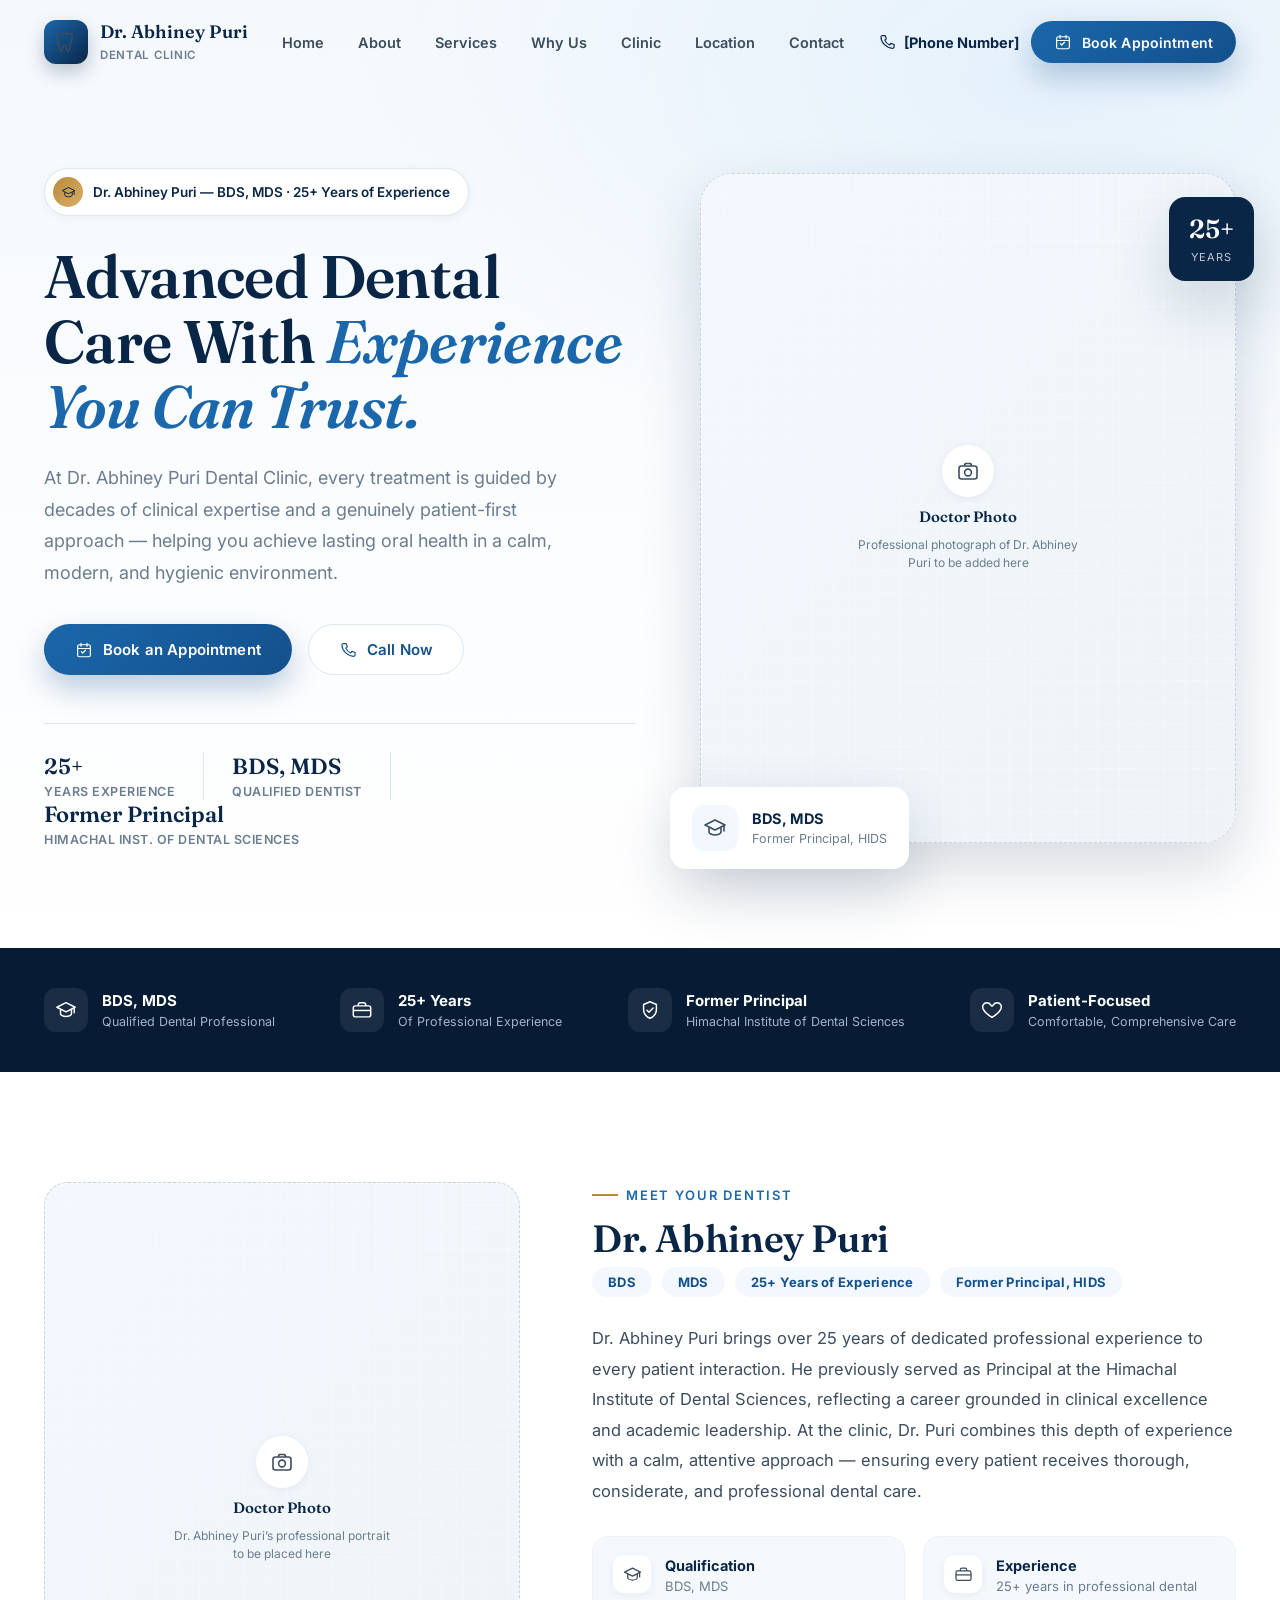
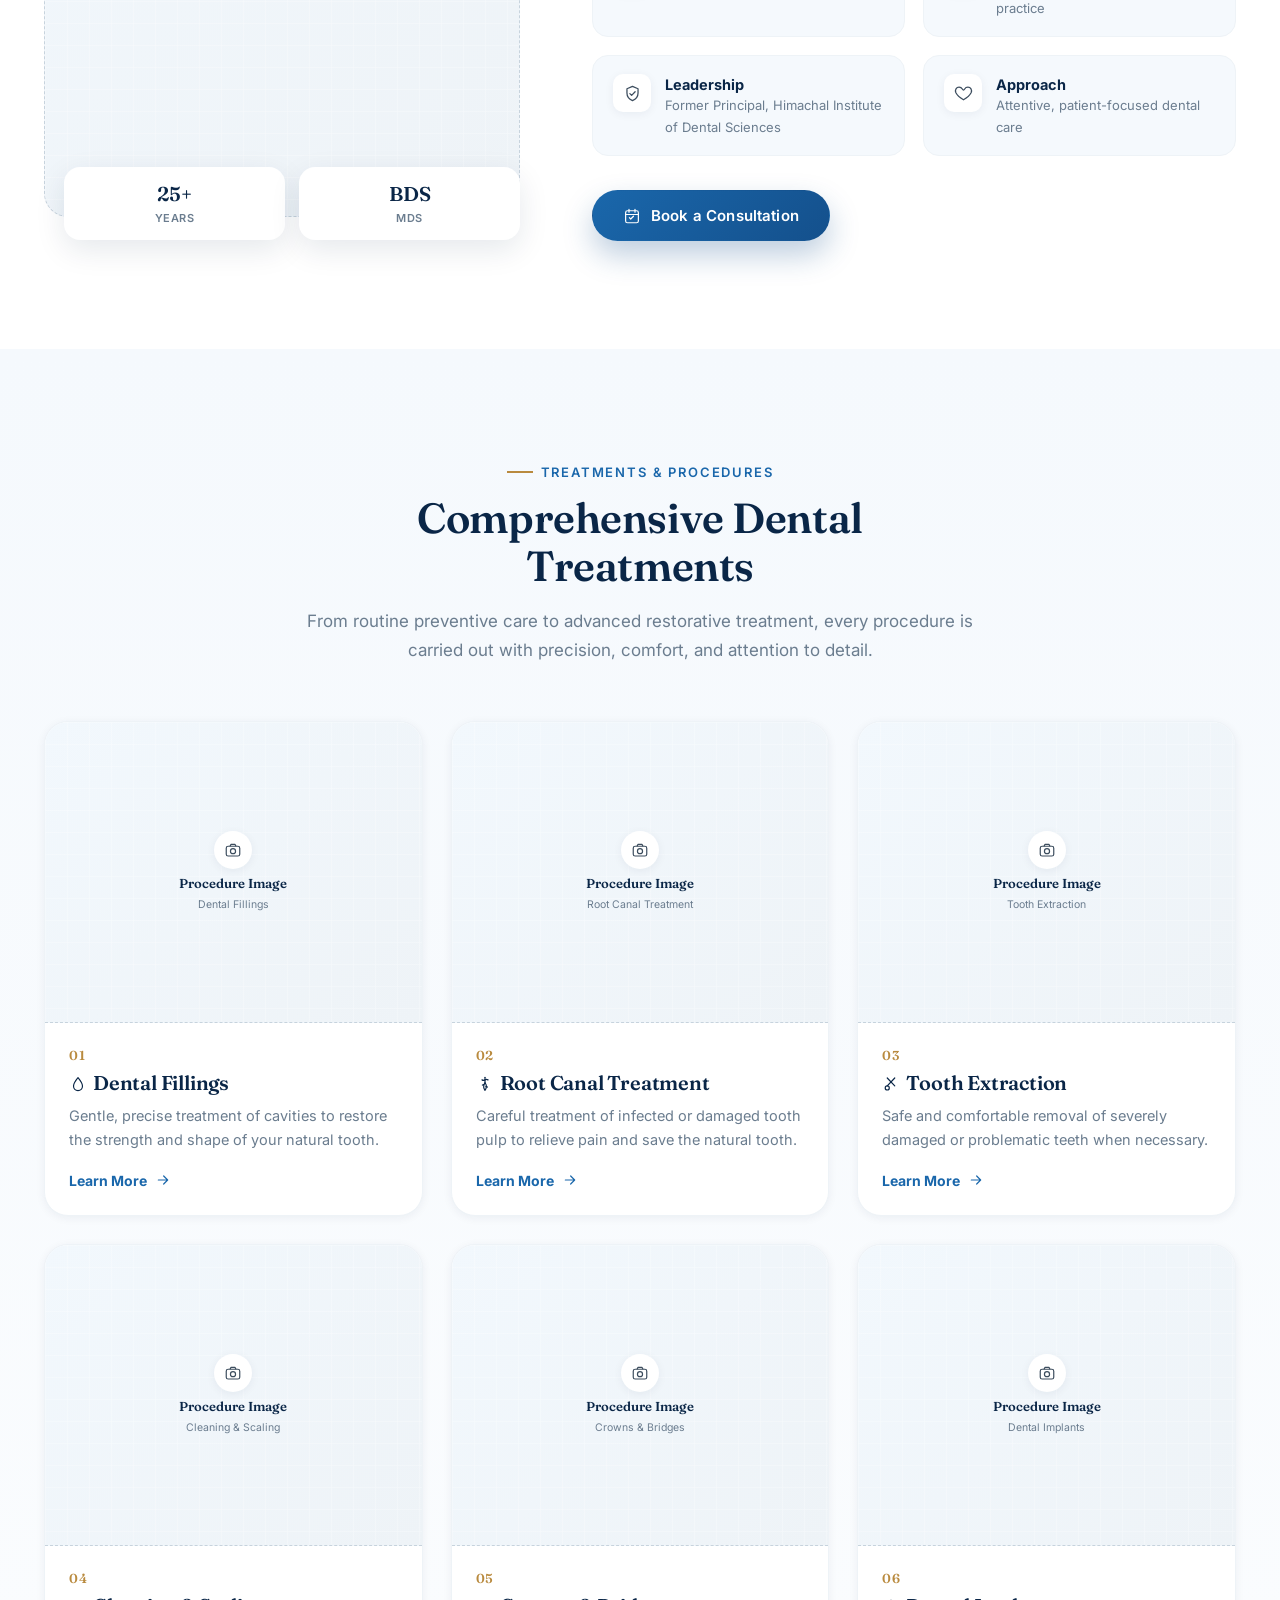
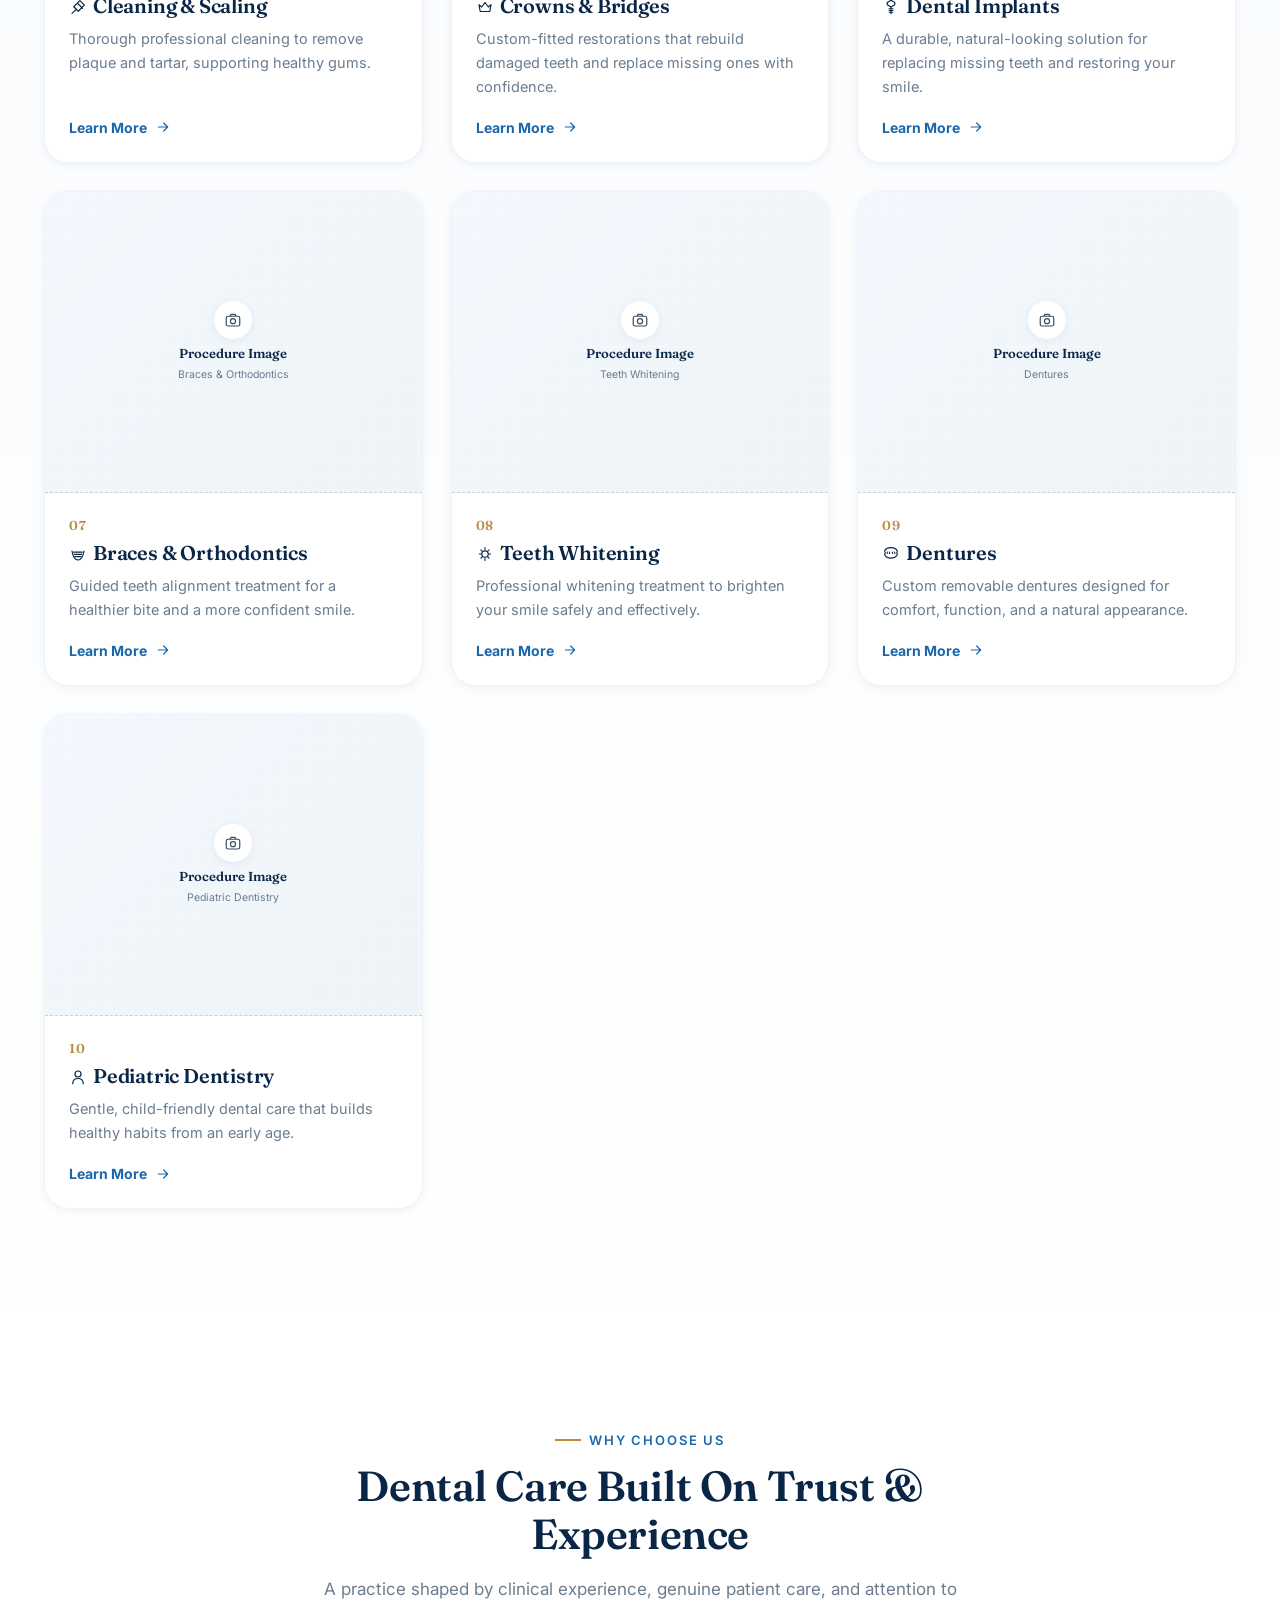
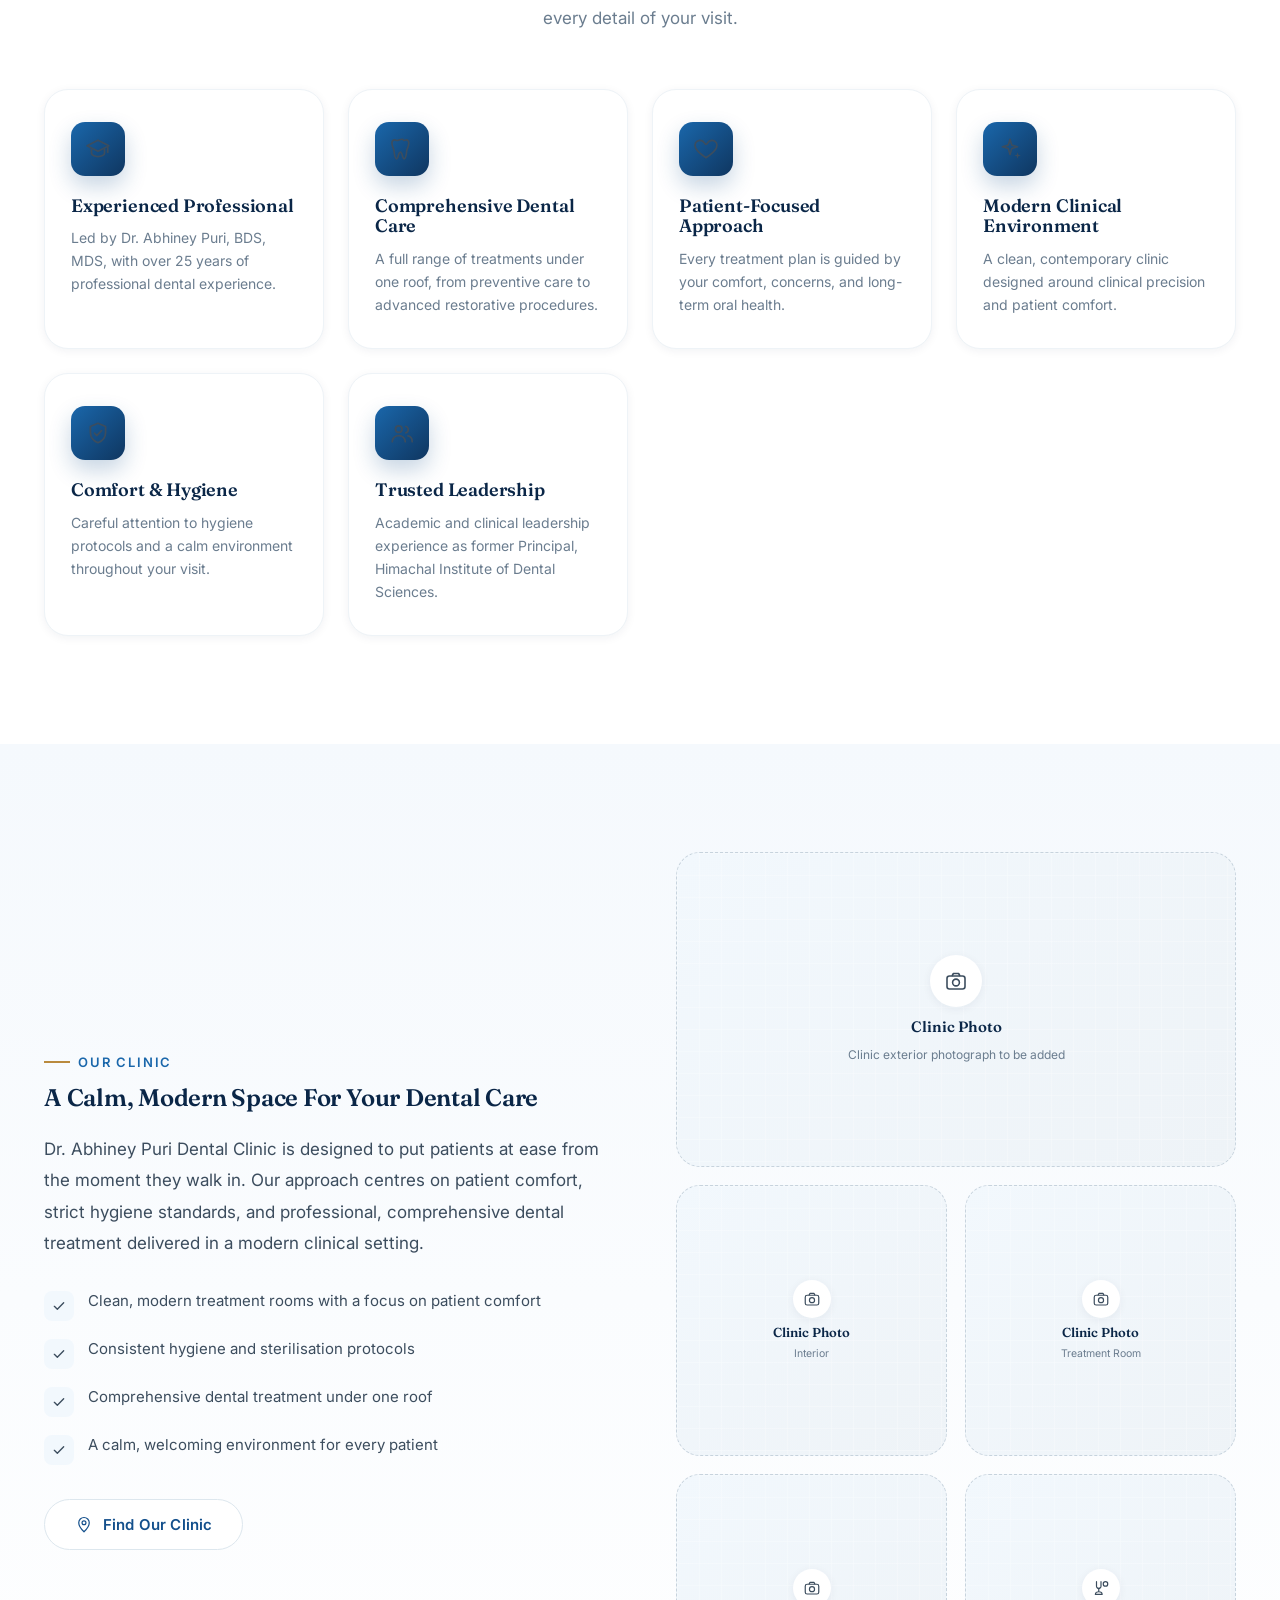
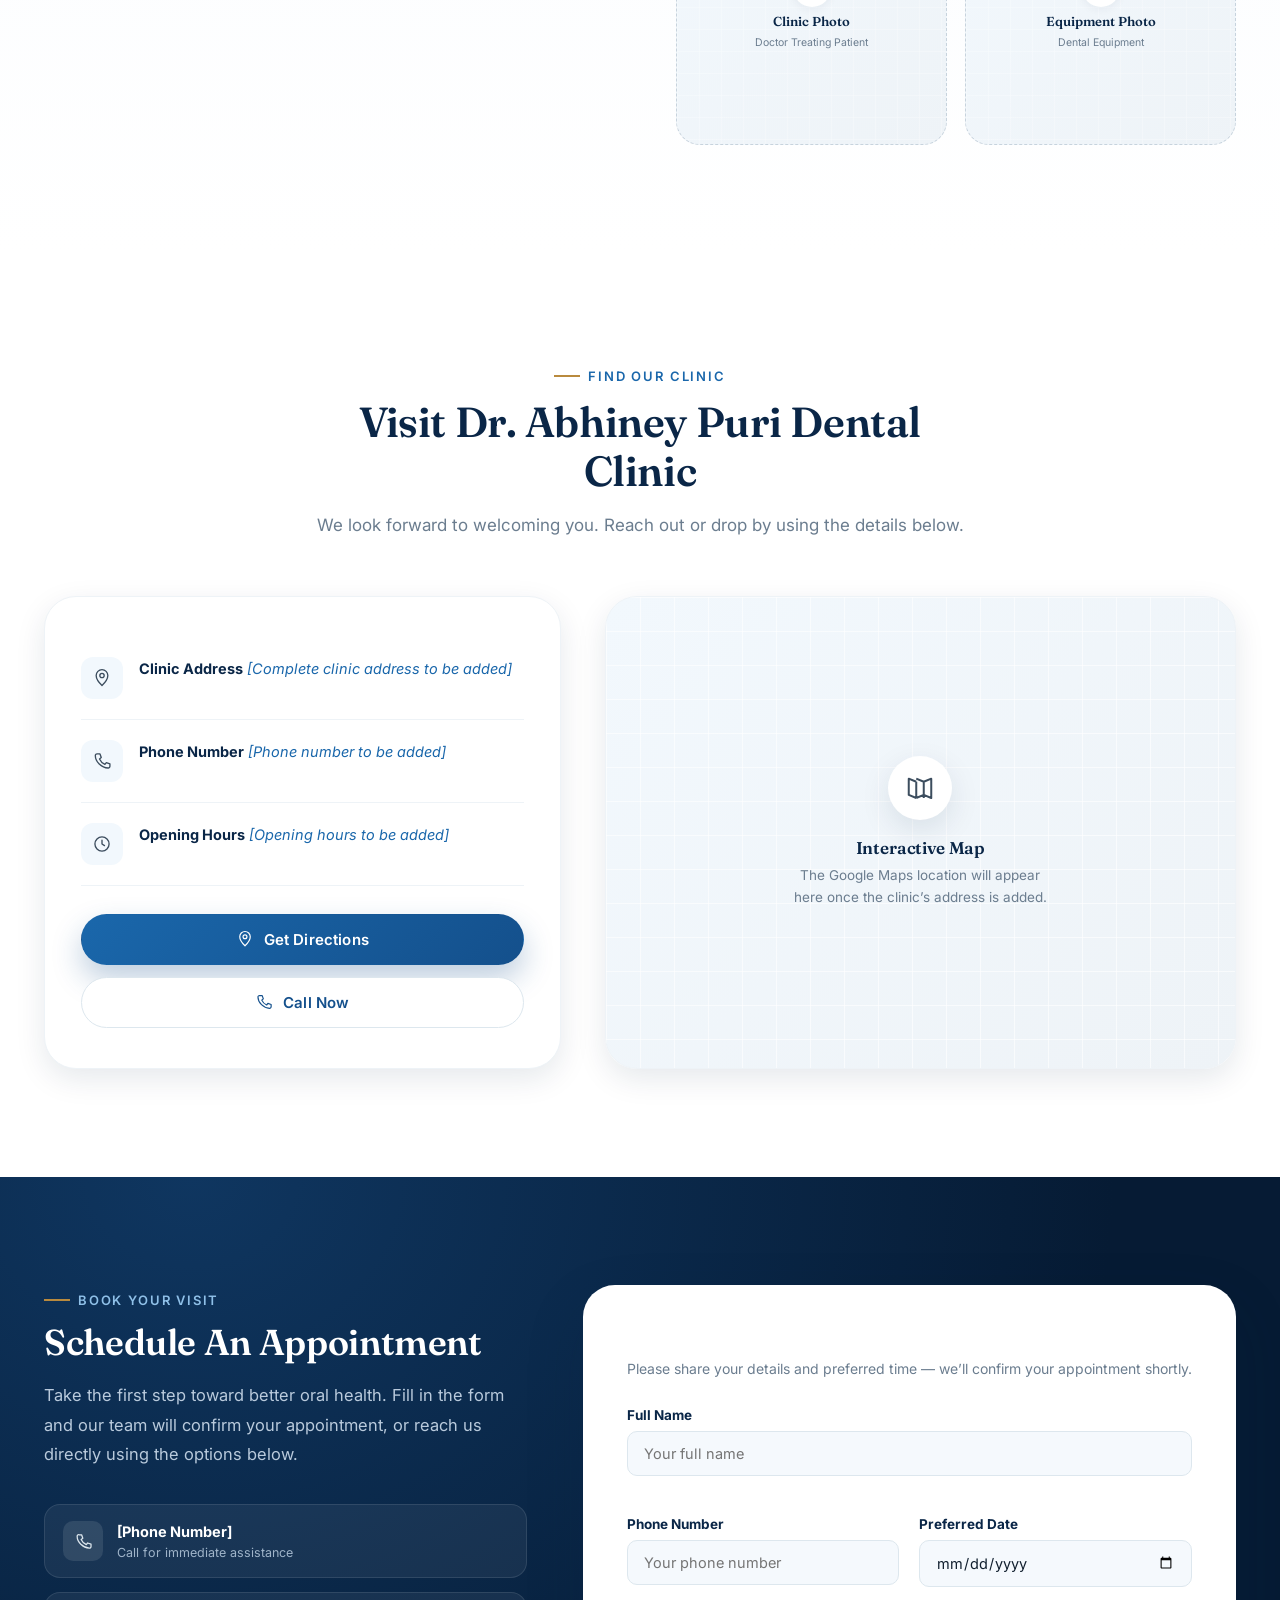
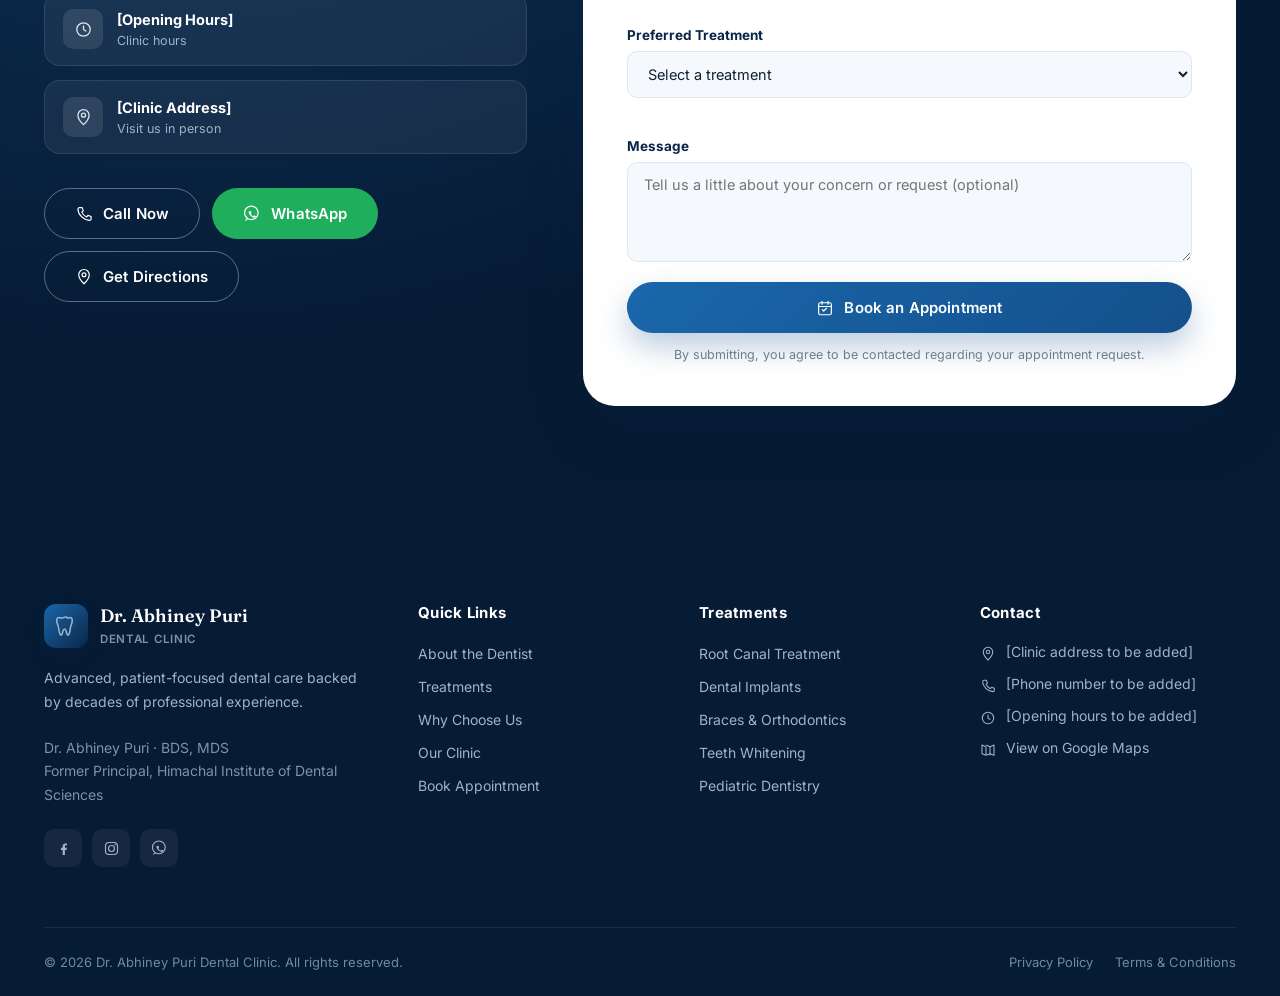
==== index.html @ bd3e61e6 "Add premium dental clinic website for Dr. Abhiney Puri Static, responsive site (HTML/CSS/JS, no buil" ====
<!DOCTYPE html>
<html lang="en">
<head>
<meta charset="UTF-8">
<meta name="viewport" content="width=device-width, initial-scale=1.0">
<title>Dr. Abhiney Puri Dental Clinic | Advanced Dental Care, BDS MDS</title>
<meta name="description" content="Dr. Abhiney Puri Dental Clinic — advanced, patient-focused dental care led by Dr. Abhiney Puri, BDS, MDS, with 25+ years of professional experience. Book your appointment today.">
<link rel="preconnect" href="https://fonts.googleapis.com">
<link rel="preconnect" href="https://fonts.gstatic.com" crossorigin>
<link href="https://fonts.googleapis.com/css2?family=Fraunces:opsz,wght@9..144,500;9..144,600;9..144,700&family=Inter:wght@400;500;600;700;800&display=swap" rel="stylesheet">
<link rel="stylesheet" href="assets/css/style.css">
</head>
<body>

<!-- ============ ICON SPRITE ============ -->
<svg width="0" height="0" style="position:absolute" aria-hidden="true">
<defs>
<symbol id="icon-tooth" viewBox="0 0 24 24"><path d="M12 3c-2.2 0-3 1.1-4.5 1.1S5 3 3.8 3.9C2.6 4.8 2.5 6.6 3 8.5c.6 2.4 1.4 3.4 1.7 5.8.3 2.3.6 6.2 2 6.7 1.6.6 1.8-3.4 2.6-5 .4-.8.7-1.1 1.2-1.1s.8.3 1.2 1.1c.8 1.6 1 5.6 2.6 5 1.4-.5 1.7-4.4 2-6.7.3-2.4 1.1-3.4 1.7-5.8.5-1.9.4-3.7-.8-4.6C16 3 15.7 4.1 14 4.1S14.2 3 12 3z" fill="none" stroke="currentColor" stroke-width="1.5" stroke-linejoin="round"/></symbol>
<symbol id="icon-calendar" viewBox="0 0 24 24"><rect x="3.5" y="5" width="17" height="16" rx="2.5" fill="none" stroke="currentColor" stroke-width="1.6"/><path d="M3.5 10h17M8 3v4M16 3v4" stroke="currentColor" stroke-width="1.6" stroke-linecap="round"/><path d="M8.5 14.2l1.8 1.8 3.7-3.7" stroke="currentColor" stroke-width="1.6" stroke-linecap="round" stroke-linejoin="round" fill="none"/></symbol>
<symbol id="icon-phone" viewBox="0 0 24 24"><path d="M6.6 3.5h3l1.5 4.3-2.1 1.7a13 13 0 006.5 6.5l1.7-2.1 4.3 1.5v3a2 2 0 01-2.2 2C11.3 20 4 12.7 4 5.7a2 2 0 012.6-2.2z" fill="none" stroke="currentColor" stroke-width="1.6" stroke-linejoin="round"/></symbol>
<symbol id="icon-camera" viewBox="0 0 24 24"><rect x="3" y="7" width="18" height="13" rx="2.5" fill="none" stroke="currentColor" stroke-width="1.6"/><path d="M8 7l1.4-2.5h5.2L16 7" fill="none" stroke="currentColor" stroke-width="1.6" stroke-linejoin="round"/><circle cx="12" cy="13.5" r="3.4" fill="none" stroke="currentColor" stroke-width="1.6"/></symbol>
<symbol id="icon-pin" viewBox="0 0 24 24"><path d="M12 21s7-6.6 7-12a7 7 0 10-14 0c0 5.4 7 12 7 12z" fill="none" stroke="currentColor" stroke-width="1.6" stroke-linejoin="round"/><circle cx="12" cy="9" r="2.6" fill="none" stroke="currentColor" stroke-width="1.6"/></symbol>
<symbol id="icon-clock" viewBox="0 0 24 24"><circle cx="12" cy="12" r="8.5" fill="none" stroke="currentColor" stroke-width="1.6"/><path d="M12 7.5V12l3 2" fill="none" stroke="currentColor" stroke-width="1.6" stroke-linecap="round" stroke-linejoin="round"/></symbol>
<symbol id="icon-whatsapp" viewBox="0 0 24 24"><path d="M6.2 17.8L3.8 20l2.3-2c1.5.9 3.2 1.4 5 1.4 5 0 9-4 9-9s-4-9-9-9-9 4-9 9c0 1.8.5 3.5 1.4 4.9z" fill="none" stroke="currentColor" stroke-width="1.6" stroke-linejoin="round"/><path d="M8.5 8.8c.4-.9 1-.8 1.5-.8.4 0 .6.4.8.9l.5 1.1c.1.3.1.6-.1.8l-.6.7c-.2.2-.2.5 0 .8.5.9 1.7 2 2.6 2.5.3.2.6.1.8-.1l.7-.7c.2-.2.5-.3.8-.1l1.1.6c.4.2.7.4.7.8 0 .8-1 1.6-1.8 1.6-1.9 0-4.7-1.6-6.3-3.6-1-1.2-1.7-2.6-1.7-3.7 0-.4.1-.7.3-.8z" fill="currentColor" stroke="none"/></symbol>
<symbol id="icon-shield" viewBox="0 0 24 24"><path d="M12 3l7 3v5.5c0 4.6-3 7.9-7 9.5-4-1.6-7-4.9-7-9.5V6l7-3z" fill="none" stroke="currentColor" stroke-width="1.6" stroke-linejoin="round"/><path d="M8.7 12.2l2.2 2.2 4.4-4.6" fill="none" stroke="currentColor" stroke-width="1.6" stroke-linecap="round" stroke-linejoin="round"/></symbol>
<symbol id="icon-heart" viewBox="0 0 24 24"><path d="M12 20s-7.4-4.6-9.6-9C.8 7.4 3 4 6.4 4c2 0 3.4 1.1 4.1 2.3.5.9.9 1.4 1.5 1.4s1-.5 1.5-1.4C14.2 5.1 15.6 4 17.6 4 21 4 23.2 7.4 21.6 11c-2.2 4.4-9.6 9-9.6 9z" fill="none" stroke="currentColor" stroke-width="1.6" stroke-linejoin="round"/></symbol>
<symbol id="icon-sparkle" viewBox="0 0 24 24"><path d="M12 3l1.6 5.4L19 10l-5.4 1.6L12 17l-1.6-5.4L5 10l5.4-1.6L12 3z" fill="none" stroke="currentColor" stroke-width="1.5" stroke-linejoin="round"/><path d="M19 15l.7 2.3L22 18l-2.3.7L19 21l-.7-2.3L16 18l2.3-.7L19 15z" fill="currentColor" stroke="none"/></symbol>
<symbol id="icon-cap" viewBox="0 0 24 24"><path d="M12 4L2 9l10 5 10-5-10-5z" fill="none" stroke="currentColor" stroke-width="1.6" stroke-linejoin="round"/><path d="M6 11.5V16c0 1.5 2.7 3 6 3s6-1.5 6-3v-4.5" fill="none" stroke="currentColor" stroke-width="1.6" stroke-linejoin="round"/><path d="M21 10v5" stroke="currentColor" stroke-width="1.6" stroke-linecap="round"/></symbol>
<symbol id="icon-briefcase" viewBox="0 0 24 24"><rect x="2.5" y="7.5" width="19" height="12" rx="2.2" fill="none" stroke="currentColor" stroke-width="1.6"/><path d="M8 7.5V6a2 2 0 012-2h4a2 2 0 012 2v1.5" fill="none" stroke="currentColor" stroke-width="1.6"/><path d="M2.5 12.5h19" stroke="currentColor" stroke-width="1.6"/></symbol>
<symbol id="icon-arrow" viewBox="0 0 24 24"><path d="M5 12h14M13 6l6 6-6 6" fill="none" stroke="currentColor" stroke-width="1.8" stroke-linecap="round" stroke-linejoin="round"/></symbol>
<symbol id="icon-menu" viewBox="0 0 24 24"><path d="M4 7h16M4 12h16M4 17h16" stroke="currentColor" stroke-width="1.8" stroke-linecap="round"/></symbol>
<symbol id="icon-close" viewBox="0 0 24 24"><path d="M6 6l12 12M18 6L6 18" stroke="currentColor" stroke-width="1.8" stroke-linecap="round"/></symbol>
<symbol id="icon-chevup" viewBox="0 0 24 24"><path d="M6 15l6-6 6 6" fill="none" stroke="currentColor" stroke-width="2" stroke-linecap="round" stroke-linejoin="round"/></symbol>
<symbol id="icon-check" viewBox="0 0 24 24"><path d="M5 12.5l4.5 4.5L19 7" fill="none" stroke="currentColor" stroke-width="2" stroke-linecap="round" stroke-linejoin="round"/></symbol>
<symbol id="icon-fb" viewBox="0 0 24 24"><path d="M14 21v-7h2.4l.4-3H14V9c0-.9.2-1.5 1.6-1.5H17V4.9c-.3 0-1.2-.1-2.3-.1-2.3 0-3.9 1.4-3.9 4v2.2H8.4v3H10.8v7H14z" fill="currentColor" stroke="none"/></symbol>
<symbol id="icon-ig" viewBox="0 0 24 24"><rect x="3.5" y="3.5" width="17" height="17" rx="5" fill="none" stroke="currentColor" stroke-width="1.6"/><circle cx="12" cy="12" r="4.2" fill="none" stroke="currentColor" stroke-width="1.6"/><circle cx="17.2" cy="6.8" r="1.1" fill="currentColor" stroke="none"/></symbol>
<symbol id="icon-gmap" viewBox="0 0 24 24"><path d="M9 20l-6-2.5V4.5L9 7m0 13l6-2.5m-6 2.5V7m6 10.5L21 20V4.5L15 7m0 13V7m0 0L9 4.5" fill="none" stroke="currentColor" stroke-width="1.6" stroke-linejoin="round"/></symbol>
<symbol id="icon-drop" viewBox="0 0 24 24"><path d="M12 3.5S6 10.8 6 14.8a6 6 0 0012 0C18 10.8 12 3.5 12 3.5z" fill="none" stroke="currentColor" stroke-width="1.6" stroke-linejoin="round"/></symbol>
<symbol id="icon-root" viewBox="0 0 24 24"><path d="M12 3v7" stroke="currentColor" stroke-width="1.6" stroke-linecap="round"/><path d="M8 6.5c1.4.8 2.6.8 4 0s2.6-.8 4 0" fill="none" stroke="currentColor" stroke-width="1.6" stroke-linecap="round"/><path d="M12 10c-1.5 2-2 4-1.7 6.5.2 1.6 1 3 1.7 4 .7-1 1.5-2.4 1.7-4C14 14 13.5 12 12 10z" fill="none" stroke="currentColor" stroke-width="1.6" stroke-linejoin="round"/><path d="M11 13c-1-.4-1.8-.2-2.6.6M13 15.5c1-.4 1.8-.1 2.4.7" fill="none" stroke="currentColor" stroke-width="1.4" stroke-linecap="round"/></symbol>
<symbol id="icon-pliers" viewBox="0 0 24 24"><path d="M7 4l10 10.5" stroke="currentColor" stroke-width="1.6" stroke-linecap="round"/><path d="M17 4L7 14.5" stroke="currentColor" stroke-width="1.6" stroke-linecap="round"/><circle cx="7" cy="17.3" r="2.7" fill="none" stroke="currentColor" stroke-width="1.6"/></symbol>
<symbol id="icon-brush" viewBox="0 0 24 24"><path d="M14.5 3.5l6 6-8.2 8.2-6-6z" fill="none" stroke="currentColor" stroke-width="1.6" stroke-linejoin="round"/><path d="M9.7 15.1L4 20.5" stroke="currentColor" stroke-width="1.6" stroke-linecap="round"/><path d="M12 7.7l6 6" stroke="currentColor" stroke-width="1.6" stroke-linecap="round"/></symbol>
<symbol id="icon-crown" viewBox="0 0 24 24"><path d="M4 9l3.5 3L12 6l4.5 6L20 9l-1.6 9H5.6L4 9z" fill="none" stroke="currentColor" stroke-width="1.6" stroke-linejoin="round"/></symbol>
<symbol id="icon-implant" viewBox="0 0 24 24"><path d="M12 3l5 3v3l-5 3-5-3V6l5-3z" fill="none" stroke="currentColor" stroke-width="1.6" stroke-linejoin="round"/><path d="M12 12v9" stroke="currentColor" stroke-width="1.6" stroke-linecap="round"/><path d="M9.3 14.2h5.4M9.3 16.6h5.4M9.6 19h4.8" stroke="currentColor" stroke-width="1.4" stroke-linecap="round"/></symbol>
<symbol id="icon-braces" viewBox="0 0 24 24"><path d="M4 8c1 6 3 12 8 12s7-6 8-12" fill="none" stroke="currentColor" stroke-width="1.6" stroke-linecap="round"/><path d="M6.3 9.5h11.4M7 12.5h10M7.8 15.5h8.4" stroke="currentColor" stroke-width="1.4" stroke-linecap="round"/></symbol>
<symbol id="icon-whiten" viewBox="0 0 24 24"><circle cx="12" cy="12" r="4.3" fill="none" stroke="currentColor" stroke-width="1.6"/><path d="M12 3.5v2.3M12 18.2v2.3M4.5 12h2.3M17.2 12h2.3M6.6 6.6l1.6 1.6M15.8 15.8l1.6 1.6M6.6 17.4l1.6-1.6M15.8 8.2l1.6-1.6" stroke="currentColor" stroke-width="1.5" stroke-linecap="round"/></symbol>
<symbol id="icon-denture" viewBox="0 0 24 24"><path d="M3.5 8c1-3 4.5-4.5 8.5-4.5S19 5 20.5 8c-1 1.4-1 3.3 0 4.7-1.5 3-5 4.8-8.5 4.8S4.5 15.7 3.5 12.7c1-1.4 1-3.3 0-4.7z" fill="none" stroke="currentColor" stroke-width="1.5" stroke-linejoin="round"/><path d="M7 9.3v2M10 9.3v2M14 9.3v2M17 9.3v2" stroke="currentColor" stroke-width="1.4" stroke-linecap="round"/></symbol>
<symbol id="icon-child" viewBox="0 0 24 24"><circle cx="12" cy="8" r="4" fill="none" stroke="currentColor" stroke-width="1.6"/><path d="M5 21c0-4.4 3.1-7 7-7s7 2.6 7 7" fill="none" stroke="currentColor" stroke-width="1.6" stroke-linecap="round"/></symbol>
<symbol id="icon-users" viewBox="0 0 24 24"><circle cx="9" cy="8.5" r="3" fill="none" stroke="currentColor" stroke-width="1.6"/><path d="M3 20c0-3.3 2.7-5.5 6-5.5s6 2.2 6 5.5" fill="none" stroke="currentColor" stroke-width="1.6" stroke-linecap="round"/><path d="M15.5 6a3 3 0 010 5.8" fill="none" stroke="currentColor" stroke-width="1.6" stroke-linecap="round"/><path d="M17.5 14.7c2.3.5 3.9 2.4 3.9 5.3" fill="none" stroke="currentColor" stroke-width="1.6" stroke-linecap="round"/></symbol>
<symbol id="icon-equip" viewBox="0 0 24 24"><path d="M6 3.5v6a3 3 0 003 3v0a3 3 0 003-3v-6" fill="none" stroke="currentColor" stroke-width="1.6" stroke-linecap="round" stroke-linejoin="round"/><path d="M9 12.5V17M9 17c-2.5 0-4.5 1.4-4.5 3.5h9C13.5 18.4 11.5 17 9 17z" fill="none" stroke="currentColor" stroke-width="1.6" stroke-linejoin="round"/><circle cx="18" cy="6.5" r="3" fill="none" stroke="currentColor" stroke-width="1.6"/></symbol>
</defs>
</svg>

<!-- ============ HEADER ============ -->
<header class="site-header" id="siteHeader">
  <div class="container">
    <a href="#home" class="brand">
      <span class="brand-mark"><svg><use href="#icon-tooth"/></svg></span>
      <span class="brand-text">
        <span class="name">Dr. Abhiney Puri</span>
        <span class="tag">Dental Clinic</span>
      </span>
    </a>

    <nav>
      <ul class="nav-links">
        <li><a href="#home">Home</a></li>
        <li><a href="#about">About</a></li>
        <li><a href="#services">Services</a></li>
        <li><a href="#why-us">Why Us</a></li>
        <li><a href="#clinic">Clinic</a></li>
        <li><a href="#location">Location</a></li>
        <li><a href="#appointment">Contact</a></li>
      </ul>
    </nav>

    <div class="header-actions">
      <a href="tel:#" class="header-call"><svg><use href="#icon-phone"/></svg> <span data-phone-text>[Phone Number]</span></a>
      <a href="#appointment" class="btn btn-primary btn-sm"><svg><use href="#icon-calendar"/></svg> Book Appointment</a>
      <button class="menu-toggle" id="menuToggle" aria-label="Open menu"><svg><use href="#icon-menu"/></svg></button>
    </div>
  </div>
</header>

<!-- ============ MOBILE NAV ============ -->
<div class="mobile-nav" id="mobileNav">
  <div class="mobile-nav-top">
    <a href="#home" class="brand">
      <span class="brand-mark"><svg><use href="#icon-tooth"/></svg></span>
      <span class="brand-text"><span class="name" style="color:#fff">Dr. Abhiney Puri</span><span class="tag">Dental Clinic</span></span>
    </a>
    <button class="mobile-nav-close" id="mobileNavClose" aria-label="Close menu"><svg><use href="#icon-close"/></svg></button>
  </div>
  <ul class="mobile-nav-links">
    <li><a href="#home">Home</a></li>
    <li><a href="#about">About</a></li>
    <li><a href="#services">Services</a></li>
    <li><a href="#why-us">Why Us</a></li>
    <li><a href="#clinic">Clinic</a></li>
    <li><a href="#location">Location</a></li>
    <li><a href="#appointment">Contact</a></li>
  </ul>
  <div class="mobile-nav-cta">
    <a href="#appointment" class="btn btn-primary btn-block"><svg><use href="#icon-calendar"/></svg> Book Appointment</a>
    <a href="tel:#" class="btn btn-outline btn-block"><svg><use href="#icon-phone"/></svg> Call Now</a>
  </div>
</div>

<main>

<!-- ============ HERO ============ -->
<section class="hero" id="home">
  <div class="container">
    <div class="hero-copy reveal">
      <span class="hero-badge">
        <span class="dot"><svg><use href="#icon-cap"/></svg></span>
        Dr. Abhiney Puri &mdash; BDS, MDS &middot; 25+ Years of Experience
      </span>
      <h1>Advanced Dental Care With <em>Experience You Can Trust.</em></h1>
      <p class="hero-lead">
        At Dr. Abhiney Puri Dental Clinic, every treatment is guided by decades of clinical
        expertise and a genuinely patient-first approach &mdash; helping you achieve lasting oral
        health in a calm, modern, and hygienic environment.
      </p>
      <div class="hero-cta">
        <a href="#appointment" class="btn btn-primary"><svg><use href="#icon-calendar"/></svg> Book an Appointment</a>
        <a href="tel:#" class="btn btn-ghost"><svg><use href="#icon-phone"/></svg> Call Now</a>
      </div>
      <div class="hero-doctor-strip">
        <div class="stat"><span class="num">25+</span><span class="lbl">Years Experience</span></div>
        <div class="stat"><span class="num">BDS, MDS</span><span class="lbl">Qualified Dentist</span></div>
        <div class="stat"><span class="num">Former Principal</span><span class="lbl">Himachal Inst. of Dental Sciences</span></div>
      </div>
    </div>

    <div class="hero-visual reveal">
      <div class="hero-visual-card">
        <div class="img-placeholder" style="--ph-ratio:4/5; --ph-radius:32px;">
          <span class="ph-icon"><svg><use href="#icon-camera"/></svg></span>
          <span class="ph-label">Doctor Photo</span>
          <span class="ph-sub">Professional photograph of Dr. Abhiney Puri to be added here</span>
        </div>
      </div>
      <div class="hero-float-badge">
        <span class="n">25+</span>
        <span class="s">Years</span>
      </div>
      <div class="hero-float-card">
        <span class="ic"><svg><use href="#icon-cap"/></svg></span>
        <span>
          <span class="t1" style="display:block">BDS, MDS</span>
          <span class="t2">Former Principal, HIDS</span>
        </span>
      </div>
    </div>
  </div>
</section>

<!-- ============ CREDENTIALS STRIP ============ -->
<section class="credentials-strip reveal">
  <div class="container">
    <div class="cred-item">
      <span class="ic"><svg><use href="#icon-cap"/></svg></span>
      <span><span class="tt">BDS, MDS</span><br><span class="ss">Qualified Dental Professional</span></span>
    </div>
    <div class="cred-item">
      <span class="ic"><svg><use href="#icon-briefcase"/></svg></span>
      <span><span class="tt">25+ Years</span><br><span class="ss">Of Professional Experience</span></span>
    </div>
    <div class="cred-item">
      <span class="ic"><svg><use href="#icon-shield"/></svg></span>
      <span><span class="tt">Former Principal</span><br><span class="ss">Himachal Institute of Dental Sciences</span></span>
    </div>
    <div class="cred-item">
      <span class="ic"><svg><use href="#icon-heart"/></svg></span>
      <span><span class="tt">Patient-Focused</span><br><span class="ss">Comfortable, Comprehensive Care</span></span>
    </div>
  </div>
</section>

<!-- ============ DENTIST PROFILE ============ -->
<section class="section-pad" id="about">
  <div class="container">
    <div class="profile-grid">
      <div class="profile-visual reveal">
        <div class="img-placeholder" style="--ph-ratio:3/4;">
          <span class="ph-icon"><svg><use href="#icon-camera"/></svg></span>
          <span class="ph-label">Doctor Photo</span>
          <span class="ph-sub">Dr. Abhiney Puri&rsquo;s professional portrait to be placed here</span>
        </div>
        <div class="profile-badge-row">
          <div class="profile-mini-badge">
            <span class="n">25+</span>
            <span class="l">Years</span>
          </div>
          <div class="profile-mini-badge">
            <span class="n">BDS</span>
            <span class="l">MDS</span>
          </div>
        </div>
      </div>

      <div class="profile-copy reveal">
        <span class="eyebrow">Meet Your Dentist</span>
        <h2 class="profile-name">Dr. Abhiney Puri</h2>
        <div class="profile-quals">
          <span class="qual-pill">BDS</span>
          <span class="qual-pill">MDS</span>
          <span class="qual-pill">25+ Years of Experience</span>
          <span class="qual-pill">Former Principal, HIDS</span>
        </div>
        <p class="profile-desc">
          Dr. Abhiney Puri brings over 25 years of dedicated professional experience to every
          patient interaction. He previously served as Principal at the Himachal Institute of
          Dental Sciences, reflecting a career grounded in clinical excellence and academic
          leadership. At the clinic, Dr. Puri combines this depth of experience with a calm,
          attentive approach &mdash; ensuring every patient receives thorough, considerate, and
          professional dental care.
        </p>

        <div class="profile-facts">
          <div class="profile-fact">
            <span class="ic"><svg><use href="#icon-cap"/></svg></span>
            <span><span class="tt">Qualification</span><br><span class="ss">BDS, MDS</span></span>
          </div>
          <div class="profile-fact">
            <span class="ic"><svg><use href="#icon-briefcase"/></svg></span>
            <span><span class="tt">Experience</span><br><span class="ss">25+ years in professional dental practice</span></span>
          </div>
          <div class="profile-fact">
            <span class="ic"><svg><use href="#icon-shield"/></svg></span>
            <span><span class="tt">Leadership</span><br><span class="ss">Former Principal, Himachal Institute of Dental Sciences</span></span>
          </div>
          <div class="profile-fact">
            <span class="ic"><svg><use href="#icon-heart"/></svg></span>
            <span><span class="tt">Approach</span><br><span class="ss">Attentive, patient-focused dental care</span></span>
          </div>
        </div>

        <a href="#appointment" class="btn btn-primary"><svg><use href="#icon-calendar"/></svg> Book a Consultation</a>
      </div>
    </div>
  </div>
</section>

<!-- ============ SERVICES ============ -->
<section class="section-pad bg-soft" id="services">
  <div class="container">
    <div class="section-head reveal">
      <span class="eyebrow">Treatments &amp; Procedures</span>
      <h2>Comprehensive Dental Treatments</h2>
      <p>From routine preventive care to advanced restorative treatment, every procedure is carried out with precision, comfort, and attention to detail.</p>
    </div>

    <div class="services-grid reveal-stagger">

      <article class="service-card">
        <div class="img-placeholder compact" style="--ph-radius:0;"><span class="ph-icon"><svg><use href="#icon-camera"/></svg></span><span class="ph-label">Procedure Image</span><span class="ph-sub">Dental Fillings</span></div>
        <div class="service-card-body">
          <span class="service-num">01</span>
          <h3><svg style="width:18px;height:18px;stroke:var(--blue-600);vertical-align:-3px;margin-right:6px"><use href="#icon-drop"/></svg>Dental Fillings</h3>
          <p>Gentle, precise treatment of cavities to restore the strength and shape of your natural tooth.</p>
          <span class="service-link">Learn More <svg><use href="#icon-arrow"/></svg></span>
        </div>
      </article>

      <article class="service-card">
        <div class="img-placeholder compact" style="--ph-radius:0;"><span class="ph-icon"><svg><use href="#icon-camera"/></svg></span><span class="ph-label">Procedure Image</span><span class="ph-sub">Root Canal Treatment</span></div>
        <div class="service-card-body">
          <span class="service-num">02</span>
          <h3><svg style="width:18px;height:18px;stroke:var(--blue-600);vertical-align:-3px;margin-right:6px"><use href="#icon-root"/></svg>Root Canal Treatment</h3>
          <p>Careful treatment of infected or damaged tooth pulp to relieve pain and save the natural tooth.</p>
          <span class="service-link">Learn More <svg><use href="#icon-arrow"/></svg></span>
        </div>
      </article>

      <article class="service-card">
        <div class="img-placeholder compact" style="--ph-radius:0;"><span class="ph-icon"><svg><use href="#icon-camera"/></svg></span><span class="ph-label">Procedure Image</span><span class="ph-sub">Tooth Extraction</span></div>
        <div class="service-card-body">
          <span class="service-num">03</span>
          <h3><svg style="width:18px;height:18px;stroke:var(--blue-600);vertical-align:-3px;margin-right:6px"><use href="#icon-pliers"/></svg>Tooth Extraction</h3>
          <p>Safe and comfortable removal of severely damaged or problematic teeth when necessary.</p>
          <span class="service-link">Learn More <svg><use href="#icon-arrow"/></svg></span>
        </div>
      </article>

      <article class="service-card">
        <div class="img-placeholder compact" style="--ph-radius:0;"><span class="ph-icon"><svg><use href="#icon-camera"/></svg></span><span class="ph-label">Procedure Image</span><span class="ph-sub">Cleaning &amp; Scaling</span></div>
        <div class="service-card-body">
          <span class="service-num">04</span>
          <h3><svg style="width:18px;height:18px;stroke:var(--blue-600);vertical-align:-3px;margin-right:6px"><use href="#icon-brush"/></svg>Cleaning &amp; Scaling</h3>
          <p>Thorough professional cleaning to remove plaque and tartar, supporting healthy gums.</p>
          <span class="service-link">Learn More <svg><use href="#icon-arrow"/></svg></span>
        </div>
      </article>

      <article class="service-card">
        <div class="img-placeholder compact" style="--ph-radius:0;"><span class="ph-icon"><svg><use href="#icon-camera"/></svg></span><span class="ph-label">Procedure Image</span><span class="ph-sub">Crowns &amp; Bridges</span></div>
        <div class="service-card-body">
          <span class="service-num">05</span>
          <h3><svg style="width:18px;height:18px;stroke:var(--blue-600);vertical-align:-3px;margin-right:6px"><use href="#icon-crown"/></svg>Crowns &amp; Bridges</h3>
          <p>Custom-fitted restorations that rebuild damaged teeth and replace missing ones with confidence.</p>
          <span class="service-link">Learn More <svg><use href="#icon-arrow"/></svg></span>
        </div>
      </article>

      <article class="service-card">
        <div class="img-placeholder compact" style="--ph-radius:0;"><span class="ph-icon"><svg><use href="#icon-camera"/></svg></span><span class="ph-label">Procedure Image</span><span class="ph-sub">Dental Implants</span></div>
        <div class="service-card-body">
          <span class="service-num">06</span>
          <h3><svg style="width:18px;height:18px;stroke:var(--blue-600);vertical-align:-3px;margin-right:6px"><use href="#icon-implant"/></svg>Dental Implants</h3>
          <p>A durable, natural-looking solution for replacing missing teeth and restoring your smile.</p>
          <span class="service-link">Learn More <svg><use href="#icon-arrow"/></svg></span>
        </div>
      </article>

      <article class="service-card">
        <div class="img-placeholder compact" style="--ph-radius:0;"><span class="ph-icon"><svg><use href="#icon-camera"/></svg></span><span class="ph-label">Procedure Image</span><span class="ph-sub">Braces &amp; Orthodontics</span></div>
        <div class="service-card-body">
          <span class="service-num">07</span>
          <h3><svg style="width:18px;height:18px;stroke:var(--blue-600);vertical-align:-3px;margin-right:6px"><use href="#icon-braces"/></svg>Braces &amp; Orthodontics</h3>
          <p>Guided teeth alignment treatment for a healthier bite and a more confident smile.</p>
          <span class="service-link">Learn More <svg><use href="#icon-arrow"/></svg></span>
        </div>
      </article>

      <article class="service-card">
        <div class="img-placeholder compact" style="--ph-radius:0;"><span class="ph-icon"><svg><use href="#icon-camera"/></svg></span><span class="ph-label">Procedure Image</span><span class="ph-sub">Teeth Whitening</span></div>
        <div class="service-card-body">
          <span class="service-num">08</span>
          <h3><svg style="width:18px;height:18px;stroke:var(--blue-600);vertical-align:-3px;margin-right:6px"><use href="#icon-whiten"/></svg>Teeth Whitening</h3>
          <p>Professional whitening treatment to brighten your smile safely and effectively.</p>
          <span class="service-link">Learn More <svg><use href="#icon-arrow"/></svg></span>
        </div>
      </article>

      <article class="service-card">
        <div class="img-placeholder compact" style="--ph-radius:0;"><span class="ph-icon"><svg><use href="#icon-camera"/></svg></span><span class="ph-label">Procedure Image</span><span class="ph-sub">Dentures</span></div>
        <div class="service-card-body">
          <span class="service-num">09</span>
          <h3><svg style="width:18px;height:18px;stroke:var(--blue-600);vertical-align:-3px;margin-right:6px"><use href="#icon-denture"/></svg>Dentures</h3>
          <p>Custom removable dentures designed for comfort, function, and a natural appearance.</p>
          <span class="service-link">Learn More <svg><use href="#icon-arrow"/></svg></span>
        </div>
      </article>

      <article class="service-card">
        <div class="img-placeholder compact" style="--ph-radius:0;"><span class="ph-icon"><svg><use href="#icon-camera"/></svg></span><span class="ph-label">Procedure Image</span><span class="ph-sub">Pediatric Dentistry</span></div>
        <div class="service-card-body">
          <span class="service-num">10</span>
          <h3><svg style="width:18px;height:18px;stroke:var(--blue-600);vertical-align:-3px;margin-right:6px"><use href="#icon-child"/></svg>Pediatric Dentistry</h3>
          <p>Gentle, child-friendly dental care that builds healthy habits from an early age.</p>
          <span class="service-link">Learn More <svg><use href="#icon-arrow"/></svg></span>
        </div>
      </article>

    </div>
  </div>
</section>

<!-- ============ WHY CHOOSE US ============ -->
<section class="section-pad" id="why-us">
  <div class="container">
    <div class="section-head reveal">
      <span class="eyebrow">Why Choose Us</span>
      <h2>Dental Care Built On Trust &amp; Experience</h2>
      <p>A practice shaped by clinical experience, genuine patient care, and attention to every detail of your visit.</p>
    </div>

    <div class="why-grid reveal-stagger">
      <div class="why-card">
        <span class="ic"><svg><use href="#icon-cap"/></svg></span>
        <h3>Experienced Professional</h3>
        <p>Led by Dr. Abhiney Puri, BDS, MDS, with over 25 years of professional dental experience.</p>
      </div>
      <div class="why-card">
        <span class="ic"><svg><use href="#icon-tooth"/></svg></span>
        <h3>Comprehensive Dental Care</h3>
        <p>A full range of treatments under one roof, from preventive care to advanced restorative procedures.</p>
      </div>
      <div class="why-card">
        <span class="ic"><svg><use href="#icon-heart"/></svg></span>
        <h3>Patient-Focused Approach</h3>
        <p>Every treatment plan is guided by your comfort, concerns, and long-term oral health.</p>
      </div>
      <div class="why-card">
        <span class="ic"><svg><use href="#icon-sparkle"/></svg></span>
        <h3>Modern Clinical Environment</h3>
        <p>A clean, contemporary clinic designed around clinical precision and patient comfort.</p>
      </div>
      <div class="why-card">
        <span class="ic"><svg><use href="#icon-shield"/></svg></span>
        <h3>Comfort &amp; Hygiene</h3>
        <p>Careful attention to hygiene protocols and a calm environment throughout your visit.</p>
      </div>
      <div class="why-card">
        <span class="ic"><svg><use href="#icon-users"/></svg></span>
        <h3>Trusted Leadership</h3>
        <p>Academic and clinical leadership experience as former Principal, Himachal Institute of Dental Sciences.</p>
      </div>
    </div>
  </div>
</section>

<!-- ============ CLINIC ============ -->
<section class="section-pad bg-soft" id="clinic">
  <div class="container">
    <div class="clinic-layout">
      <div class="clinic-copy reveal">
        <span class="eyebrow">Our Clinic</span>
        <h2>A Calm, Modern Space For Your Dental Care</h2>
        <p class="lead">
          Dr. Abhiney Puri Dental Clinic is designed to put patients at ease from the moment
          they walk in. Our approach centres on patient comfort, strict hygiene standards, and
          professional, comprehensive dental treatment delivered in a modern clinical setting.
        </p>
        <div class="clinic-points">
          <div class="clinic-point"><span class="ic"><svg><use href="#icon-check"/></svg></span><span>Clean, modern treatment rooms with a focus on patient comfort</span></div>
          <div class="clinic-point"><span class="ic"><svg><use href="#icon-check"/></svg></span><span>Consistent hygiene and sterilisation protocols</span></div>
          <div class="clinic-point"><span class="ic"><svg><use href="#icon-check"/></svg></span><span>Comprehensive dental treatment under one roof</span></div>
          <div class="clinic-point"><span class="ic"><svg><use href="#icon-check"/></svg></span><span>A calm, welcoming environment for every patient</span></div>
        </div>
        <a href="#location" class="btn btn-ghost"><svg><use href="#icon-pin"/></svg> Find Our Clinic</a>
      </div>

      <div class="clinic-gallery reveal">
        <div class="img-placeholder" style="--ph-ratio:16/9;">
          <span class="ph-icon"><svg><use href="#icon-camera"/></svg></span>
          <span class="ph-label">Clinic Photo</span>
          <span class="ph-sub">Clinic exterior photograph to be added</span>
        </div>
        <div class="img-placeholder compact" style="--ph-ratio:1/1;">
          <span class="ph-icon"><svg><use href="#icon-camera"/></svg></span>
          <span class="ph-label">Clinic Photo</span>
          <span class="ph-sub">Interior</span>
        </div>
        <div class="img-placeholder compact" style="--ph-ratio:1/1;">
          <span class="ph-icon"><svg><use href="#icon-camera"/></svg></span>
          <span class="ph-label">Clinic Photo</span>
          <span class="ph-sub">Treatment Room</span>
        </div>
        <div class="img-placeholder compact" style="--ph-ratio:1/1;">
          <span class="ph-icon"><svg><use href="#icon-camera"/></svg></span>
          <span class="ph-label">Clinic Photo</span>
          <span class="ph-sub">Doctor Treating Patient</span>
        </div>
        <div class="img-placeholder compact" style="--ph-ratio:1/1;">
          <span class="ph-icon"><svg><use href="#icon-equip"/></svg></span>
          <span class="ph-label">Equipment Photo</span>
          <span class="ph-sub">Dental Equipment</span>
        </div>
      </div>
    </div>
  </div>
</section>

<!-- ============ LOCATION ============ -->
<section class="section-pad" id="location">
  <div class="container">
    <div class="section-head reveal">
      <span class="eyebrow">Find Our Clinic</span>
      <h2>Visit Dr. Abhiney Puri Dental Clinic</h2>
      <p>We look forward to welcoming you. Reach out or drop by using the details below.</p>
    </div>

    <div class="location-layout reveal">
      <div class="location-card">
        <div class="loc-row">
          <span class="ic"><svg><use href="#icon-pin"/></svg></span>
          <span>
            <span class="tt">Clinic Address</span>
            <span class="ss"><span class="placeholder-text" data-address-text>[Complete clinic address to be added]</span></span>
          </span>
        </div>
        <div class="loc-row">
          <span class="ic"><svg><use href="#icon-phone"/></svg></span>
          <span>
            <span class="tt">Phone Number</span>
            <span class="ss"><span class="placeholder-text" data-phone-text>[Phone number to be added]</span></span>
          </span>
        </div>
        <div class="loc-row">
          <span class="ic"><svg><use href="#icon-clock"/></svg></span>
          <span>
            <span class="tt">Opening Hours</span>
            <span class="ss"><span class="placeholder-text" data-hours-text>[Opening hours to be added]</span></span>
          </span>
        </div>
        <div class="location-cta">
          <a href="#" class="btn btn-primary btn-block" data-directions-link><svg><use href="#icon-pin"/></svg> Get Directions</a>
          <a href="tel:#" class="btn btn-ghost btn-block"><svg><use href="#icon-phone"/></svg> Call Now</a>
        </div>
      </div>

      <div class="map-frame">
        <div class="map-placeholder-inner">
          <span class="pin"><svg><use href="#icon-gmap"/></svg></span>
          <h4>Interactive Map</h4>
          <p>The Google Maps location will appear here once the clinic&rsquo;s address is added.</p>
        </div>
      </div>
    </div>
  </div>
</section>

<!-- ============ APPOINTMENT ============ -->
<section class="section-pad bg-navy" id="appointment">
  <div class="container">
    <div class="appointment-layout">
      <div class="appointment-info reveal">
        <span class="eyebrow" style="color:#8fc0e8">Book Your Visit</span>
        <h2>Schedule An Appointment</h2>
        <p class="lead">
          Take the first step toward better oral health. Fill in the form and our team will
          confirm your appointment, or reach us directly using the options below.
        </p>

        <div class="appt-contact-list">
          <div class="appt-contact-item">
            <span class="ic"><svg><use href="#icon-phone"/></svg></span>
            <span><span class="tt" data-phone-text>[Phone Number]</span><br><span class="ss">Call for immediate assistance</span></span>
          </div>
          <div class="appt-contact-item">
            <span class="ic"><svg><use href="#icon-clock"/></svg></span>
            <span><span class="tt" data-hours-text>[Opening Hours]</span><br><span class="ss">Clinic hours</span></span>
          </div>
          <div class="appt-contact-item">
            <span class="ic"><svg><use href="#icon-pin"/></svg></span>
            <span><span class="tt" data-address-text>[Clinic Address]</span><br><span class="ss">Visit us in person</span></span>
          </div>
        </div>

        <div class="appt-quick-actions">
          <a href="tel:#" class="btn btn-outline"><svg><use href="#icon-phone"/></svg> Call Now</a>
          <a href="#" class="btn btn-whatsapp"><svg><use href="#icon-whatsapp"/></svg> WhatsApp</a>
          <a href="#" class="btn btn-outline" data-directions-link><svg><use href="#icon-pin"/></svg> Get Directions</a>
        </div>
      </div>

      <div class="appointment-form-card reveal">
        <h3>Book an Appointment</h3>
        <p class="form-sub">Please share your details and preferred time &mdash; we&rsquo;ll confirm your appointment shortly.</p>

        <div class="form-success" id="formSuccess">
          <span class="ic"><svg><use href="#icon-check"/></svg></span>
          <span><span class="tt">Thank you! Your request has been noted.</span><br><span class="ss">Our team will contact you to confirm your appointment.</span></span>
        </div>

        <form id="appointmentForm">
          <div class="form-grid">
            <div class="form-field full">
              <label for="fullName">Full Name</label>
              <input type="text" id="fullName" name="fullName" placeholder="Your full name" required>
            </div>
            <div class="form-field">
              <label for="phoneNumber">Phone Number</label>
              <input type="tel" id="phoneNumber" name="phoneNumber" placeholder="Your phone number" required>
            </div>
            <div class="form-field">
              <label for="preferredDate">Preferred Date</label>
              <input type="date" id="preferredDate" name="preferredDate" required>
            </div>
            <div class="form-field full">
              <label for="treatment">Preferred Treatment</label>
              <select id="treatment" name="treatment" required>
                <option value="" disabled selected>Select a treatment</option>
                <option>Dental Fillings</option>
                <option>Root Canal Treatment</option>
                <option>Tooth Extraction</option>
                <option>Cleaning &amp; Scaling</option>
                <option>Crowns &amp; Bridges</option>
                <option>Dental Implants</option>
                <option>Braces &amp; Orthodontics</option>
                <option>Teeth Whitening</option>
                <option>Dentures</option>
                <option>Pediatric Dentistry</option>
                <option>General Consultation</option>
              </select>
            </div>
            <div class="form-field full">
              <label for="message">Message</label>
              <textarea id="message" name="message" placeholder="Tell us a little about your concern or request (optional)"></textarea>
            </div>
          </div>
          <button type="submit" class="btn btn-primary btn-block"><svg><use href="#icon-calendar"/></svg> Book an Appointment</button>
          <p class="form-note">By submitting, you agree to be contacted regarding your appointment request.</p>
        </form>
      </div>
    </div>
  </div>
</section>

</main>

<!-- ============ FOOTER ============ -->
<footer class="site-footer">
  <div class="container">
    <div class="footer-grid">
      <div class="footer-brand">
        <a href="#home" class="brand">
          <span class="brand-mark"><svg><use href="#icon-tooth"/></svg></span>
          <span class="brand-text"><span class="name">Dr. Abhiney Puri</span><span class="tag" style="color:#7d93a8">Dental Clinic</span></span>
        </a>
        <p>Advanced, patient-focused dental care backed by decades of professional experience.</p>
        <p class="footer-quals">Dr. Abhiney Puri &middot; BDS, MDS<br>Former Principal, Himachal Institute of Dental Sciences</p>
        <div class="footer-social">
          <a href="#" aria-label="Facebook"><svg><use href="#icon-fb"/></svg></a>
          <a href="#" aria-label="Instagram"><svg><use href="#icon-ig"/></svg></a>
          <a href="#" aria-label="WhatsApp"><svg><use href="#icon-whatsapp"/></svg></a>
        </div>
      </div>

      <div class="footer-col">
        <h4>Quick Links</h4>
        <ul>
          <li><a href="#about">About the Dentist</a></li>
          <li><a href="#services">Treatments</a></li>
          <li><a href="#why-us">Why Choose Us</a></li>
          <li><a href="#clinic">Our Clinic</a></li>
          <li><a href="#appointment">Book Appointment</a></li>
        </ul>
      </div>

      <div class="footer-col">
        <h4>Treatments</h4>
        <ul>
          <li><a href="#services">Root Canal Treatment</a></li>
          <li><a href="#services">Dental Implants</a></li>
          <li><a href="#services">Braces &amp; Orthodontics</a></li>
          <li><a href="#services">Teeth Whitening</a></li>
          <li><a href="#services">Pediatric Dentistry</a></li>
        </ul>
      </div>

      <div class="footer-col">
        <h4>Contact</h4>
        <ul>
          <li class="footer-contact-item"><svg><use href="#icon-pin"/></svg> <span data-address-text>[Clinic address to be added]</span></li>
          <li class="footer-contact-item"><svg><use href="#icon-phone"/></svg> <span data-phone-text>[Phone number to be added]</span></li>
          <li class="footer-contact-item"><svg><use href="#icon-clock"/></svg> <span data-hours-text>[Opening hours to be added]</span></li>
          <li class="footer-contact-item"><svg><use href="#icon-gmap"/></svg> <a href="#" data-directions-link>View on Google Maps</a></li>
        </ul>
      </div>
    </div>

    <div class="footer-bottom">
      <span>&copy; <span id="year"></span> Dr. Abhiney Puri Dental Clinic. All rights reserved.</span>
      <span class="legal-links">
        <a href="privacy-policy.html">Privacy Policy</a>
        <a href="terms-conditions.html">Terms &amp; Conditions</a>
      </span>
    </div>
  </div>
</footer>

<button class="back-to-top" id="backToTop" aria-label="Back to top"><svg><use href="#icon-chevup"/></svg></button>

<script src="assets/js/main.js"></script>
</body>
</html>
---- assets/css/style.css ----
/* ===========================================================
   Dr. Abhiney Puri Dental Clinic — Stylesheet
   =========================================================== */

:root {
  --white: #ffffff;
  --bg-soft: #f5f9fd;
  --bg-soft-2: #eef5fc;
  --navy-950: #061b34;
  --navy-900: #0a2647;
  --navy-800: #0f3660;
  --blue-700: #14508c;
  --blue-600: #1a67ab;
  --blue-500: #2b83c9;
  --blue-100: #e5f1fb;
  --blue-50: #f2f8fd;
  --gold-500: #b98a3e;
  --slate-900: #12202f;
  --slate-700: #3c4d5e;
  --slate-500: #6b7d8f;
  --slate-300: #c7d3dd;
  --slate-200: #dde7ee;
  --slate-100: #eef3f7;
  --radius-sm: 10px;
  --radius-md: 16px;
  --radius-lg: 24px;
  --radius-xl: 32px;
  --shadow-sm: 0 2px 10px rgba(10, 38, 71, 0.06);
  --shadow-md: 0 10px 30px rgba(10, 38, 71, 0.10);
  --shadow-lg: 0 24px 60px rgba(10, 38, 71, 0.16);
  --ease: cubic-bezier(0.22, 1, 0.36, 1);
  --font-head: "Fraunces", "Georgia", serif;
  --font-body: "Inter", -apple-system, BlinkMacSystemFont, "Segoe UI", sans-serif;
}

* { box-sizing: border-box; min-width: 0; }
html { scroll-behavior: smooth; }

body {
  margin: 0;
  font-family: var(--font-body);
  color: var(--slate-700);
  background: var(--white);
  -webkit-font-smoothing: antialiased;
  overflow-x: hidden;
}

img { max-width: 100%; display: block; }

a { color: inherit; text-decoration: none; }

h1, h2, h3, h4 {
  font-family: var(--font-head);
  color: var(--navy-900);
  line-height: 1.15;
  margin: 0;
  font-weight: 600;
  letter-spacing: -0.01em;
}

p { margin: 0; }

.container {
  width: 100%;
  max-width: 1240px;
  margin: 0 auto;
  padding: 0 24px;
}

section { position: relative; }

/* ---------- Reveal-on-scroll ---------- */
.reveal {
  opacity: 0;
  transform: translateY(28px);
  transition: opacity 0.8s var(--ease), transform 0.8s var(--ease);
}
.reveal.is-visible { opacity: 1; transform: translateY(0); }
.reveal-stagger > * {
  opacity: 0;
  transform: translateY(24px);
  transition: opacity 0.7s var(--ease), transform 0.7s var(--ease);
}
.reveal-stagger.is-visible > * { opacity: 1; transform: translateY(0); }
.reveal-stagger.is-visible > *:nth-child(1) { transition-delay: 0.03s; }
.reveal-stagger.is-visible > *:nth-child(2) { transition-delay: 0.1s; }
.reveal-stagger.is-visible > *:nth-child(3) { transition-delay: 0.17s; }
.reveal-stagger.is-visible > *:nth-child(4) { transition-delay: 0.24s; }
.reveal-stagger.is-visible > *:nth-child(5) { transition-delay: 0.31s; }
.reveal-stagger.is-visible > *:nth-child(6) { transition-delay: 0.38s; }
.reveal-stagger.is-visible > *:nth-child(7) { transition-delay: 0.45s; }
.reveal-stagger.is-visible > *:nth-child(8) { transition-delay: 0.52s; }
.reveal-stagger.is-visible > *:nth-child(9) { transition-delay: 0.59s; }
.reveal-stagger.is-visible > *:nth-child(10) { transition-delay: 0.66s; }

/* ---------- Eyebrow / section heading ---------- */
.eyebrow {
  display: inline-flex;
  align-items: center;
  gap: 8px;
  font-size: 13px;
  font-weight: 600;
  letter-spacing: 0.14em;
  text-transform: uppercase;
  color: var(--blue-600);
  margin-bottom: 14px;
}
.eyebrow::before {
  content: "";
  width: 26px;
  height: 2px;
  background: var(--gold-500);
  display: inline-block;
}

.section-head {
  max-width: 680px;
  margin: 0 auto 56px;
  text-align: center;
}
.section-head h2 {
  font-size: clamp(30px, 4vw, 42px);
  margin-bottom: 16px;
}
.section-head p {
  font-size: 17px;
  color: var(--slate-500);
  line-height: 1.7;
}
.section-head.align-left { margin-left: 0; text-align: left; }

.section-pad { padding: 108px 0; }
.bg-soft { background: linear-gradient(180deg, var(--bg-soft) 0%, var(--white) 100%); }
.bg-navy {
  background: radial-gradient(120% 140% at 15% 0%, var(--navy-800) 0%, var(--navy-950) 60%);
  color: var(--slate-200);
}
.bg-navy h2, .bg-navy h3 { color: var(--white); }

/* ---------- Buttons ---------- */
.btn {
  display: inline-flex;
  align-items: center;
  justify-content: center;
  gap: 10px;
  padding: 15px 30px;
  border-radius: 100px;
  font-family: var(--font-body);
  font-weight: 600;
  font-size: 15px;
  letter-spacing: 0.01em;
  border: 1px solid transparent;
  cursor: pointer;
  transition: transform 0.35s var(--ease), box-shadow 0.35s var(--ease), background 0.35s var(--ease), color 0.35s var(--ease), border-color .35s var(--ease);
  white-space: nowrap;
}
.btn svg { width: 18px; height: 18px; flex-shrink: 0; }
.btn-primary {
  background: linear-gradient(135deg, var(--blue-600), var(--blue-700));
  color: var(--white);
  box-shadow: 0 14px 30px rgba(20, 80, 140, 0.28);
}
.btn-primary:hover { transform: translateY(-3px); box-shadow: 0 18px 36px rgba(20, 80, 140, 0.36); }
.btn-outline {
  background: transparent;
  border-color: rgba(255,255,255,0.35);
  color: var(--white);
}
.btn-outline:hover { background: rgba(255,255,255,0.1); transform: translateY(-3px); }
.btn-ghost {
  background: var(--white);
  color: var(--blue-700);
  border-color: var(--slate-200);
}
.btn-ghost:hover { border-color: var(--blue-500); transform: translateY(-3px); box-shadow: var(--shadow-sm); }
.btn-block { width: 100%; }
.btn-sm { padding: 11px 22px; font-size: 14px; }
.btn-whatsapp { background: #1fae5c; color: #fff; }
.btn-whatsapp:hover { transform: translateY(-3px); box-shadow: 0 14px 28px rgba(31,174,92,0.3); }

/* ===========================================================
   Header
   =========================================================== */
.site-header {
  position: fixed;
  top: 0; left: 0; right: 0;
  z-index: 900;
  padding: 20px 0;
  transition: all 0.4s var(--ease);
  background: transparent;
}
.site-header.scrolled {
  padding: 12px 0;
  background: rgba(255,255,255,0.85);
  backdrop-filter: blur(14px);
  box-shadow: 0 1px 0 rgba(10,38,71,0.06), 0 12px 30px rgba(10,38,71,0.06);
}
.site-header .container {
  display: flex;
  align-items: center;
  justify-content: space-between;
  gap: 20px;
}
.brand { display: flex; align-items: center; gap: 12px; }
.brand-mark {
  width: 44px; height: 44px;
  border-radius: 12px;
  background: linear-gradient(135deg, var(--blue-600), var(--navy-900));
  display: flex; align-items: center; justify-content: center;
  flex-shrink: 0;
  box-shadow: 0 8px 18px rgba(10,38,71,0.25);
}
.brand-mark svg { width: 24px; height: 24px; stroke: #fff; }
.brand-text { line-height: 1.25; }
.brand-text .name {
  font-family: var(--font-head);
  font-weight: 600;
  font-size: 18px;
  color: var(--navy-900);
  display: block;
}
.brand-text .tag {
  font-size: 11.5px;
  letter-spacing: 0.06em;
  text-transform: uppercase;
  color: var(--slate-500);
  font-weight: 600;
}

.nav-links {
  display: flex;
  align-items: center;
  gap: 34px;
  list-style: none;
  margin: 0; padding: 0;
}
.nav-links a {
  font-size: 14.5px;
  font-weight: 600;
  color: var(--slate-700);
  position: relative;
  padding: 6px 0;
  transition: color 0.25s;
}
.nav-links a::after {
  content: "";
  position: absolute;
  left: 0; bottom: -2px;
  width: 0; height: 2px;
  background: var(--blue-600);
  transition: width 0.3s var(--ease);
}
.nav-links a:hover { color: var(--blue-700); }
.nav-links a:hover::after { width: 100%; }

.header-actions { display: flex; align-items: center; gap: 12px; }
.header-call {
  display: flex; align-items: center; gap: 8px;
  font-weight: 700; font-size: 14.5px; color: var(--navy-900);
}
.header-call svg { width: 18px; height: 18px; stroke: var(--blue-600); }

.menu-toggle {
  display: none;
  width: 44px; height: 44px;
  border-radius: 10px;
  border: 1px solid var(--slate-200);
  background: var(--white);
  align-items: center; justify-content: center;
  cursor: pointer;
}
.menu-toggle svg { width: 20px; height: 20px; }

/* Mobile nav drawer */
.mobile-nav {
  position: fixed;
  inset: 0;
  z-index: 950;
  background: var(--navy-950);
  transform: translateX(100%);
  transition: transform 0.45s var(--ease);
  display: flex;
  flex-direction: column;
  padding: 26px 28px;
}
.mobile-nav.open { transform: translateX(0); }
.mobile-nav-top { display: flex; justify-content: space-between; align-items: center; margin-bottom: 40px; }
.mobile-nav-close {
  width: 42px; height: 42px; border-radius: 10px;
  background: rgba(255,255,255,0.08);
  display: flex; align-items: center; justify-content: center;
  border: none; cursor: pointer;
}
.mobile-nav-close svg { width: 20px; height: 20px; stroke: #fff; }
.mobile-nav-links { list-style: none; margin: 0; padding: 0; display: flex; flex-direction: column; gap: 4px; }
.mobile-nav-links a {
  display: block;
  font-family: var(--font-head);
  font-size: 26px;
  color: #fff;
  padding: 14px 0;
  border-bottom: 1px solid rgba(255,255,255,0.08);
}
.mobile-nav-cta { margin-top: auto; display: flex; flex-direction: column; gap: 12px; }

/* ===========================================================
   Hero
   =========================================================== */
.hero {
  padding: 168px 0 100px;
  background:
    radial-gradient(90% 70% at 82% 8%, var(--blue-100) 0%, rgba(229,241,251,0) 60%),
    linear-gradient(180deg, var(--bg-soft) 0%, var(--white) 100%);
  overflow: hidden;
}
.hero .container {
  display: grid;
  grid-template-columns: 1.05fr 0.95fr;
  gap: 64px;
  align-items: center;
}
.hero-badge {
  display: inline-flex;
  align-items: center;
  gap: 10px;
  background: var(--white);
  border: 1px solid var(--slate-200);
  padding: 8px 18px 8px 8px;
  border-radius: 100px;
  box-shadow: var(--shadow-sm);
  font-size: 13.5px;
  font-weight: 600;
  color: var(--navy-900);
  margin-bottom: 28px;
}
.hero-badge .dot {
  width: 30px; height: 30px; border-radius: 50%;
  background: linear-gradient(135deg, var(--gold-500), #d9ae66);
  display: flex; align-items: center; justify-content: center;
}
.hero-badge .dot svg { width: 15px; height: 15px; stroke: #fff; }

.hero h1 {
  font-size: clamp(38px, 5.2vw, 60px);
  line-height: 1.08;
  margin-bottom: 24px;
}
.hero h1 em {
  font-style: italic;
  color: var(--blue-600);
}
.hero-lead {
  font-size: 18px;
  line-height: 1.75;
  color: var(--slate-500);
  max-width: 520px;
  margin-bottom: 36px;
}
.hero-cta { display: flex; flex-wrap: wrap; gap: 16px; margin-bottom: 48px; }

.hero-doctor-strip {
  display: flex;
  align-items: center;
  gap: 0;
  flex-wrap: wrap;
  border-top: 1px solid var(--slate-200);
  padding-top: 28px;
}
.hero-doctor-strip .stat { padding-right: 28px; margin-right: 28px; border-right: 1px solid var(--slate-200); }
.hero-doctor-strip .stat:last-child { border-right: none; margin-right: 0; padding-right: 0; }
.hero-doctor-strip .stat .num {
  font-family: var(--font-head);
  font-size: 22px;
  font-weight: 600;
  color: var(--navy-900);
  display: block;
}
.hero-doctor-strip .stat .lbl {
  font-size: 12.5px;
  color: var(--slate-500);
  font-weight: 600;
  text-transform: uppercase;
  letter-spacing: 0.04em;
}

.hero-visual { position: relative; }
.hero-visual-card {
  position: relative;
  border-radius: var(--radius-xl);
  overflow: hidden;
  box-shadow: var(--shadow-lg);
}
.hero-visual-card::before {
  content: "";
  position: absolute; inset: -40px;
  background: radial-gradient(60% 60% at 70% 20%, rgba(43,131,201,0.18), transparent 70%);
  z-index: -1;
}
.hero-float-card {
  position: absolute;
  bottom: -26px;
  left: -30px;
  background: var(--white);
  border-radius: var(--radius-md);
  box-shadow: var(--shadow-lg);
  padding: 18px 22px;
  display: flex;
  align-items: center;
  gap: 14px;
  max-width: 240px;
}
.hero-float-card .ic {
  width: 46px; height: 46px; border-radius: 12px;
  background: var(--blue-50);
  display: flex; align-items: center; justify-content: center;
  flex-shrink: 0;
}
.hero-float-card .ic svg { width: 24px; height: 24px; stroke: var(--blue-600); }
.hero-float-card .t1 { font-weight: 700; font-size: 14.5px; color: var(--navy-900); }
.hero-float-card .t2 { font-size: 12.5px; color: var(--slate-500); }

.hero-float-badge {
  position: absolute;
  top: 24px;
  right: -18px;
  background: var(--navy-900);
  color: #fff;
  border-radius: var(--radius-md);
  padding: 16px 20px;
  box-shadow: var(--shadow-lg);
  text-align: center;
}
.hero-float-badge .n { font-family: var(--font-head); font-size: 26px; font-weight: 600; display: block; }
.hero-float-badge .s { font-size: 11px; text-transform: uppercase; letter-spacing: 0.08em; opacity: 0.75; }

/* ===========================================================
   Image placeholders
   =========================================================== */
.img-placeholder {
  position: relative;
  width: 100%;
  aspect-ratio: var(--ph-ratio, 4/3);
  border-radius: var(--ph-radius, var(--radius-lg));
  background:
    linear-gradient(135deg, var(--blue-50) 0%, var(--slate-100) 100%);
  border: 1.5px dashed var(--slate-300);
  display: flex;
  flex-direction: column;
  align-items: center;
  justify-content: center;
  text-align: center;
  gap: 10px;
  padding: 18px;
  overflow: hidden;
}
.img-placeholder::before {
  content: "";
  position: absolute; inset: 0;
  background-image:
    linear-gradient(rgba(255,255,255,0.5) 1px, transparent 1px),
    linear-gradient(90deg, rgba(255,255,255,0.5) 1px, transparent 1px);
  background-size: 22px 22px;
  opacity: 0.5;
  pointer-events: none;
}
.img-placeholder .ph-icon {
  width: 52px; height: 52px;
  border-radius: 50%;
  background: var(--white);
  box-shadow: var(--shadow-sm);
  display: flex; align-items: center; justify-content: center;
  position: relative;
}
.img-placeholder .ph-icon svg { width: 24px; height: 24px; stroke: var(--blue-600); }
.img-placeholder .ph-label {
  position: relative;
  font-family: var(--font-head);
  font-weight: 600;
  font-size: 15px;
  color: var(--navy-900);
}
.img-placeholder .ph-sub {
  position: relative;
  font-size: 12px;
  color: var(--slate-500);
  max-width: 220px;
  line-height: 1.5;
}
.img-placeholder.compact { padding: 12px; gap: 6px; }
.img-placeholder.compact .ph-icon { width: 38px; height: 38px; }
.img-placeholder.compact .ph-icon svg { width: 18px; height: 18px; }
.img-placeholder.compact .ph-label { font-size: 13px; }
.img-placeholder.compact .ph-sub { font-size: 10.5px; }

/* ===========================================================
   Trust / credentials strip
   =========================================================== */
.credentials-strip { padding: 40px 0; background: var(--navy-950); }
.credentials-strip .container {
  display: flex;
  flex-wrap: wrap;
  gap: 28px;
  align-items: center;
  justify-content: space-between;
}
.cred-item { display: flex; align-items: center; gap: 14px; color: #fff; }
.cred-item .ic {
  width: 44px; height: 44px; border-radius: 12px;
  background: rgba(255,255,255,0.08);
  display: flex; align-items: center; justify-content: center;
  flex-shrink: 0;
}
.cred-item .ic svg { width: 22px; height: 22px; stroke: #cfe0f2; }
.cred-item .tt { font-weight: 700; font-size: 15px; }
.cred-item .ss { font-size: 12.5px; color: #9fb4c9; }

/* ===========================================================
   Dentist profile
   =========================================================== */
.profile-grid {
  display: grid;
  grid-template-columns: 0.85fr 1.15fr;
  gap: 72px;
  align-items: center;
}
.profile-visual { position: relative; }
.profile-badge-row {
  display: flex;
  gap: 14px;
  margin-top: -50px;
  position: relative;
  z-index: 2;
  margin-left: 20px;
}
.profile-mini-badge {
  background: var(--white);
  border-radius: var(--radius-md);
  box-shadow: var(--shadow-md);
  padding: 14px 18px;
  flex: 1;
  text-align: center;
}
.profile-mini-badge .n { font-family: var(--font-head); font-size: 20px; font-weight: 600; color: var(--navy-900); display: block; }
.profile-mini-badge .l { font-size: 11px; text-transform: uppercase; letter-spacing: 0.05em; color: var(--slate-500); font-weight: 600; }

.profile-name { font-size: clamp(28px, 3.4vw, 38px); margin-bottom: 6px; }
.profile-quals {
  display: flex; flex-wrap: wrap; gap: 10px;
  margin-bottom: 26px;
}
.qual-pill {
  background: var(--blue-50);
  color: var(--blue-700);
  font-weight: 700;
  font-size: 13px;
  padding: 7px 16px;
  border-radius: 100px;
  letter-spacing: 0.02em;
}
.profile-desc { font-size: 16.5px; line-height: 1.85; color: var(--slate-700); margin-bottom: 30px; }
.profile-facts { display: grid; grid-template-columns: 1fr 1fr; gap: 18px; margin-bottom: 34px; }
.profile-fact {
  display: flex; gap: 14px; align-items: flex-start;
  background: var(--bg-soft);
  border-radius: var(--radius-md);
  padding: 18px 20px;
  border: 1px solid var(--slate-100);
}
.profile-fact .ic {
  width: 38px; height: 38px; border-radius: 10px;
  background: var(--white);
  box-shadow: var(--shadow-sm);
  display: flex; align-items: center; justify-content: center;
  flex-shrink: 0;
}
.profile-fact .ic svg { width: 19px; height: 19px; stroke: var(--blue-600); }
.profile-fact .tt { font-weight: 700; font-size: 14.5px; color: var(--navy-900); margin-bottom: 2px; }
.profile-fact .ss { font-size: 13px; color: var(--slate-500); line-height: 1.5; }

/* ===========================================================
   Services
   =========================================================== */
.services-grid {
  display: grid;
  grid-template-columns: repeat(auto-fill, minmax(280px, 1fr));
  gap: 28px;
}
.service-card {
  background: var(--white);
  border-radius: var(--radius-lg);
  border: 1px solid var(--slate-100);
  overflow: hidden;
  box-shadow: var(--shadow-sm);
  transition: transform 0.4s var(--ease), box-shadow 0.4s var(--ease), border-color .4s;
  display: flex;
  flex-direction: column;
}
.service-card:hover { transform: translateY(-8px); box-shadow: var(--shadow-lg); border-color: transparent; }
.service-card .img-placeholder { border-radius: 0; border-width: 0 0 1px 0; aspect-ratio: 5/4; }
.service-card-body { padding: 24px 24px 26px; display: flex; flex-direction: column; flex: 1; }
.service-num {
  font-family: var(--font-head);
  font-size: 13px;
  font-weight: 600;
  color: var(--gold-500);
  margin-bottom: 8px;
  letter-spacing: 0.06em;
}
.service-card h3 { font-size: 20px; margin-bottom: 10px; }
.service-card p { font-size: 14.5px; line-height: 1.65; color: var(--slate-500); margin-bottom: 20px; flex: 1; }
.service-link {
  display: inline-flex; align-items: center; gap: 8px;
  font-weight: 700; font-size: 14px; color: var(--blue-600);
  cursor: pointer;
}
.service-link svg { width: 16px; height: 16px; transition: transform 0.3s var(--ease); }
.service-card:hover .service-link svg { transform: translateX(4px); }

/* ===========================================================
   Why choose us
   =========================================================== */
.why-grid {
  display: grid;
  grid-template-columns: repeat(auto-fit, minmax(230px, 1fr));
  gap: 24px;
}
.why-card {
  background: var(--white);
  border-radius: var(--radius-lg);
  padding: 32px 26px;
  border: 1px solid var(--slate-100);
  box-shadow: var(--shadow-sm);
  transition: transform 0.4s var(--ease), box-shadow 0.4s var(--ease);
}
.why-card:hover { transform: translateY(-6px); box-shadow: var(--shadow-md); }
.why-card .ic {
  width: 54px; height: 54px; border-radius: 14px;
  background: linear-gradient(135deg, var(--blue-600), var(--navy-800));
  display: flex; align-items: center; justify-content: center;
  margin-bottom: 20px;
  box-shadow: 0 10px 22px rgba(20,80,140,0.24);
}
.why-card .ic svg { width: 26px; height: 26px; stroke: #fff; }
.why-card h3 { font-size: 18px; margin-bottom: 10px; }
.why-card p { font-size: 14px; line-height: 1.65; color: var(--slate-500); }

/* ===========================================================
   Clinic section
   =========================================================== */
.clinic-layout { display: grid; grid-template-columns: 1fr 1fr; gap: 72px; align-items: center; }
.clinic-copy p.lead { font-size: 17px; line-height: 1.85; color: var(--slate-700); margin: 22px 0 30px; }
.clinic-points { display: flex; flex-direction: column; gap: 16px; margin-bottom: 34px; }
.clinic-point { display: flex; gap: 14px; align-items: flex-start; }
.clinic-point .ic {
  width: 30px; height: 30px; border-radius: 8px;
  background: var(--blue-50);
  display: flex; align-items: center; justify-content: center;
  flex-shrink: 0; margin-top: 2px;
}
.clinic-point .ic svg { width: 16px; height: 16px; stroke: var(--blue-600); }
.clinic-point span { font-size: 15px; color: var(--slate-700); line-height: 1.6; }

.clinic-gallery { display: grid; grid-template-columns: repeat(2, 1fr); gap: 18px; }
.clinic-gallery .img-placeholder:first-child { grid-column: 1 / -1; }

/* ===========================================================
   Location
   =========================================================== */
.location-layout { display: grid; grid-template-columns: 0.9fr 1.1fr; gap: 44px; align-items: stretch; }
.location-card {
  background: var(--white);
  border-radius: var(--radius-xl);
  box-shadow: var(--shadow-md);
  border: 1px solid var(--slate-100);
  padding: 40px 36px;
}
.loc-row { display: flex; gap: 16px; padding: 20px 0; border-bottom: 1px solid var(--slate-100); }
.loc-row:last-of-type { border-bottom: none; }
.loc-row .ic {
  width: 42px; height: 42px; border-radius: 12px;
  background: var(--blue-50);
  display: flex; align-items: center; justify-content: center;
  flex-shrink: 0;
}
.loc-row .ic svg { width: 20px; height: 20px; stroke: var(--blue-600); }
.loc-row .tt { font-weight: 700; font-size: 14.5px; color: var(--navy-900); margin-bottom: 4px; }
.loc-row .ss { font-size: 14.5px; color: var(--slate-500); line-height: 1.6; }
.loc-row .ss .placeholder-text { color: var(--blue-600); font-style: italic; }
.location-cta { display: flex; flex-direction: column; gap: 12px; margin-top: 28px; }

.map-frame {
  border-radius: var(--radius-xl);
  overflow: hidden;
  box-shadow: var(--shadow-md);
  border: 1px solid var(--slate-100);
  position: relative;
  min-height: 420px;
  background: linear-gradient(135deg, var(--blue-50), var(--slate-100));
  display: flex; align-items: center; justify-content: center;
}
.map-frame::before {
  content: "";
  position: absolute; inset: 0;
  background-image:
    linear-gradient(rgba(255,255,255,0.6) 1px, transparent 1px),
    linear-gradient(90deg, rgba(255,255,255,0.6) 1px, transparent 1px);
  background-size: 34px 34px;
}
.map-frame iframe { width: 100%; height: 100%; min-height: 420px; border: 0; position: relative; }
.map-placeholder-inner { position: relative; text-align: center; padding: 30px; max-width: 320px; }
.map-placeholder-inner .pin {
  width: 64px; height: 64px; border-radius: 50%;
  background: var(--white); box-shadow: var(--shadow-md);
  display: flex; align-items: center; justify-content: center;
  margin: 0 auto 18px;
}
.map-placeholder-inner .pin svg { width: 30px; height: 30px; stroke: var(--blue-600); }
.map-placeholder-inner h4 { font-size: 17px; margin-bottom: 8px; }
.map-placeholder-inner p { font-size: 13.5px; color: var(--slate-500); line-height: 1.6; }

/* ===========================================================
   Appointment
   =========================================================== */
.appointment-layout { display: grid; grid-template-columns: 0.85fr 1.15fr; gap: 56px; }
.appointment-info h2 { color: #fff; font-size: clamp(28px, 3.4vw, 36px); margin-bottom: 18px; }
.appointment-info p.lead { font-size: 16.5px; line-height: 1.8; color: #b9cadc; margin-bottom: 34px; }
.appt-contact-list { display: flex; flex-direction: column; gap: 14px; margin-bottom: 34px; }
.appt-contact-item {
  display: flex; align-items: center; gap: 14px;
  background: rgba(255,255,255,0.06);
  border: 1px solid rgba(255,255,255,0.1);
  border-radius: var(--radius-md);
  padding: 16px 18px;
}
.appt-contact-item .ic {
  width: 40px; height: 40px; border-radius: 10px;
  background: rgba(255,255,255,0.1);
  display: flex; align-items: center; justify-content: center;
  flex-shrink: 0;
}
.appt-contact-item .ic svg { width: 19px; height: 19px; stroke: #fff; }
.appt-contact-item .tt { font-weight: 700; font-size: 14.5px; color: #fff; }
.appt-contact-item .ss { font-size: 12.5px; color: #9fb4c9; }
.appt-quick-actions { display: flex; flex-wrap: wrap; gap: 12px; }

.appointment-form-card {
  background: var(--white);
  border-radius: var(--radius-xl);
  box-shadow: var(--shadow-lg);
  padding: 44px;
}
.appointment-form-card h3 { font-size: 22px; margin-bottom: 6px; }
.appointment-form-card .form-sub { font-size: 14px; color: var(--slate-500); margin-bottom: 30px; }
.form-grid { display: grid; grid-template-columns: 1fr 1fr; gap: 20px; }
.form-field { display: flex; flex-direction: column; gap: 8px; margin-bottom: 20px; }
.form-field.full { grid-column: 1 / -1; }
.form-field label { font-size: 13.5px; font-weight: 700; color: var(--navy-900); }
.form-field input,
.form-field select,
.form-field textarea {
  border: 1.5px solid var(--slate-200);
  border-radius: var(--radius-sm);
  padding: 13px 16px;
  font-family: var(--font-body);
  font-size: 14.5px;
  color: var(--slate-900);
  background: var(--bg-soft);
  transition: border-color 0.25s, box-shadow 0.25s;
  width: 100%;
}
.form-field textarea { resize: vertical; min-height: 100px; }
.form-field input:focus,
.form-field select:focus,
.form-field textarea:focus {
  outline: none;
  border-color: var(--blue-500);
  box-shadow: 0 0 0 4px var(--blue-100);
  background: var(--white);
}
.form-note { font-size: 12.5px; color: var(--slate-500); margin-top: 14px; text-align: center; }
.form-success {
  display: none;
  align-items: center;
  gap: 14px;
  background: #eefbf3;
  border: 1px solid #bfe9cf;
  border-radius: var(--radius-md);
  padding: 18px 20px;
  margin-bottom: 22px;
}
.form-success.show { display: flex; }
.form-success .ic {
  width: 38px; height: 38px; border-radius: 50%;
  background: #1fae5c; display: flex; align-items: center; justify-content: center; flex-shrink: 0;
}
.form-success .ic svg { width: 18px; height: 18px; stroke: #fff; }
.form-success .tt { font-weight: 700; font-size: 14.5px; color: #16643a; }
.form-success .ss { font-size: 12.5px; color: #2f7a52; }

/* ===========================================================
   Footer
   =========================================================== */
.site-footer { background: var(--navy-950); color: #9fb4c9; padding: 90px 0 0; }
.footer-grid {
  display: grid;
  grid-template-columns: 1.4fr 1fr 1fr 1.1fr;
  gap: 48px;
  padding-bottom: 60px;
  border-bottom: 1px solid rgba(255,255,255,0.08);
}
.footer-brand .brand-text .name { color: #fff; }
.footer-brand { max-width: 320px; }
.footer-brand p { font-size: 14px; line-height: 1.7; margin: 18px 0 22px; }
.footer-quals { font-size: 13px; color: #7d93a8; line-height: 1.7; margin-bottom: 22px; }
.footer-social { display: flex; gap: 10px; }
.footer-social a {
  width: 38px; height: 38px; border-radius: 10px;
  background: rgba(255,255,255,0.06);
  display: flex; align-items: center; justify-content: center;
  transition: background 0.3s, transform 0.3s;
}
.footer-social a:hover { background: var(--blue-600); transform: translateY(-3px); }
.footer-social a svg { width: 17px; height: 17px; stroke: #fff; }

.footer-col h4 {
  color: #fff; font-size: 15px; margin-bottom: 22px;
  font-family: var(--font-body); font-weight: 700; letter-spacing: 0.02em;
}
.footer-col ul { list-style: none; margin: 0; padding: 0; display: flex; flex-direction: column; gap: 13px; }
.footer-col ul a { font-size: 14px; color: #9fb4c9; transition: color 0.25s; }
.footer-col ul a:hover { color: #fff; }
.footer-contact-item { display: flex; gap: 10px; align-items: flex-start; font-size: 14px; }
.footer-contact-item svg { width: 16px; height: 16px; stroke: #6f8aa2; flex-shrink: 0; margin-top: 3px; }

.footer-bottom {
  display: flex; justify-content: space-between; align-items: center;
  padding: 26px 0; flex-wrap: wrap; gap: 12px;
  font-size: 13px; color: #6f8aa2;
}
.footer-bottom .legal-links { display: flex; gap: 22px; }
.footer-bottom a:hover { color: #fff; }

/* ===========================================================
   Utility page (privacy / terms)
   =========================================================== */
.legal-page { padding: 160px 0 100px; max-width: 820px; margin: 0 auto; }
.legal-page h1 { font-size: 38px; margin-bottom: 8px; }
.legal-page .updated { font-size: 13.5px; color: var(--slate-500); margin-bottom: 40px; }
.legal-page h2 { font-size: 21px; margin: 36px 0 12px; }
.legal-page p, .legal-page li { font-size: 15.5px; line-height: 1.8; color: var(--slate-700); }
.legal-page ul { padding-left: 20px; }
.legal-page a { color: var(--blue-600); font-weight: 600; }
.legal-back { display: inline-flex; align-items: center; gap: 8px; font-weight: 700; color: var(--blue-600); margin-bottom: 30px; }

/* ===========================================================
   Back to top
   =========================================================== */
.back-to-top {
  position: fixed;
  bottom: 28px; right: 28px;
  width: 50px; height: 50px;
  border-radius: 50%;
  background: var(--navy-900);
  display: flex; align-items: center; justify-content: center;
  box-shadow: var(--shadow-md);
  opacity: 0; visibility: hidden;
  transform: translateY(12px);
  transition: all 0.35s var(--ease);
  z-index: 500;
  cursor: pointer;
  border: none;
}
.back-to-top.show { opacity: 1; visibility: visible; transform: translateY(0); }
.back-to-top svg { width: 20px; height: 20px; stroke: #fff; }

/* ===========================================================
   Responsive
   =========================================================== */
@media (max-width: 1080px) {
  .hero .container { grid-template-columns: 1fr; }
  .hero-visual { max-width: 480px; margin: 40px auto 0; order: -1; }
  .profile-grid { grid-template-columns: 1fr; }
  .profile-visual { max-width: 460px; margin: 0 auto; }
  .clinic-layout { grid-template-columns: 1fr; }
  .clinic-gallery { max-width: 560px; margin: 0 auto; }
  .location-layout { grid-template-columns: 1fr; }
  .appointment-layout { grid-template-columns: 1fr; }
  .footer-grid { grid-template-columns: 1fr 1fr; }
}

@media (max-width: 860px) {
  .nav-links, .header-call, .header-actions .btn-primary { display: none; }
  .menu-toggle { display: flex; }
  .section-pad { padding: 76px 0; }
  .form-grid { grid-template-columns: 1fr; }
  .appointment-form-card { padding: 30px 26px; }
}

@media (max-width: 620px) {
  .hero { padding: 140px 0 70px; }
  .hero-doctor-strip { gap: 10px; }
  .hero-doctor-strip .stat { padding-right: 16px; margin-right: 16px; }
  .footer-grid { grid-template-columns: 1fr; gap: 40px; }
  .credentials-strip .container { justify-content: flex-start; gap: 24px; }
  .clinic-gallery { grid-template-columns: 1fr; }
  .footer-bottom { flex-direction: column; align-items: flex-start; }
  .profile-badge-row { flex-wrap: wrap; margin-left: 0; }
}
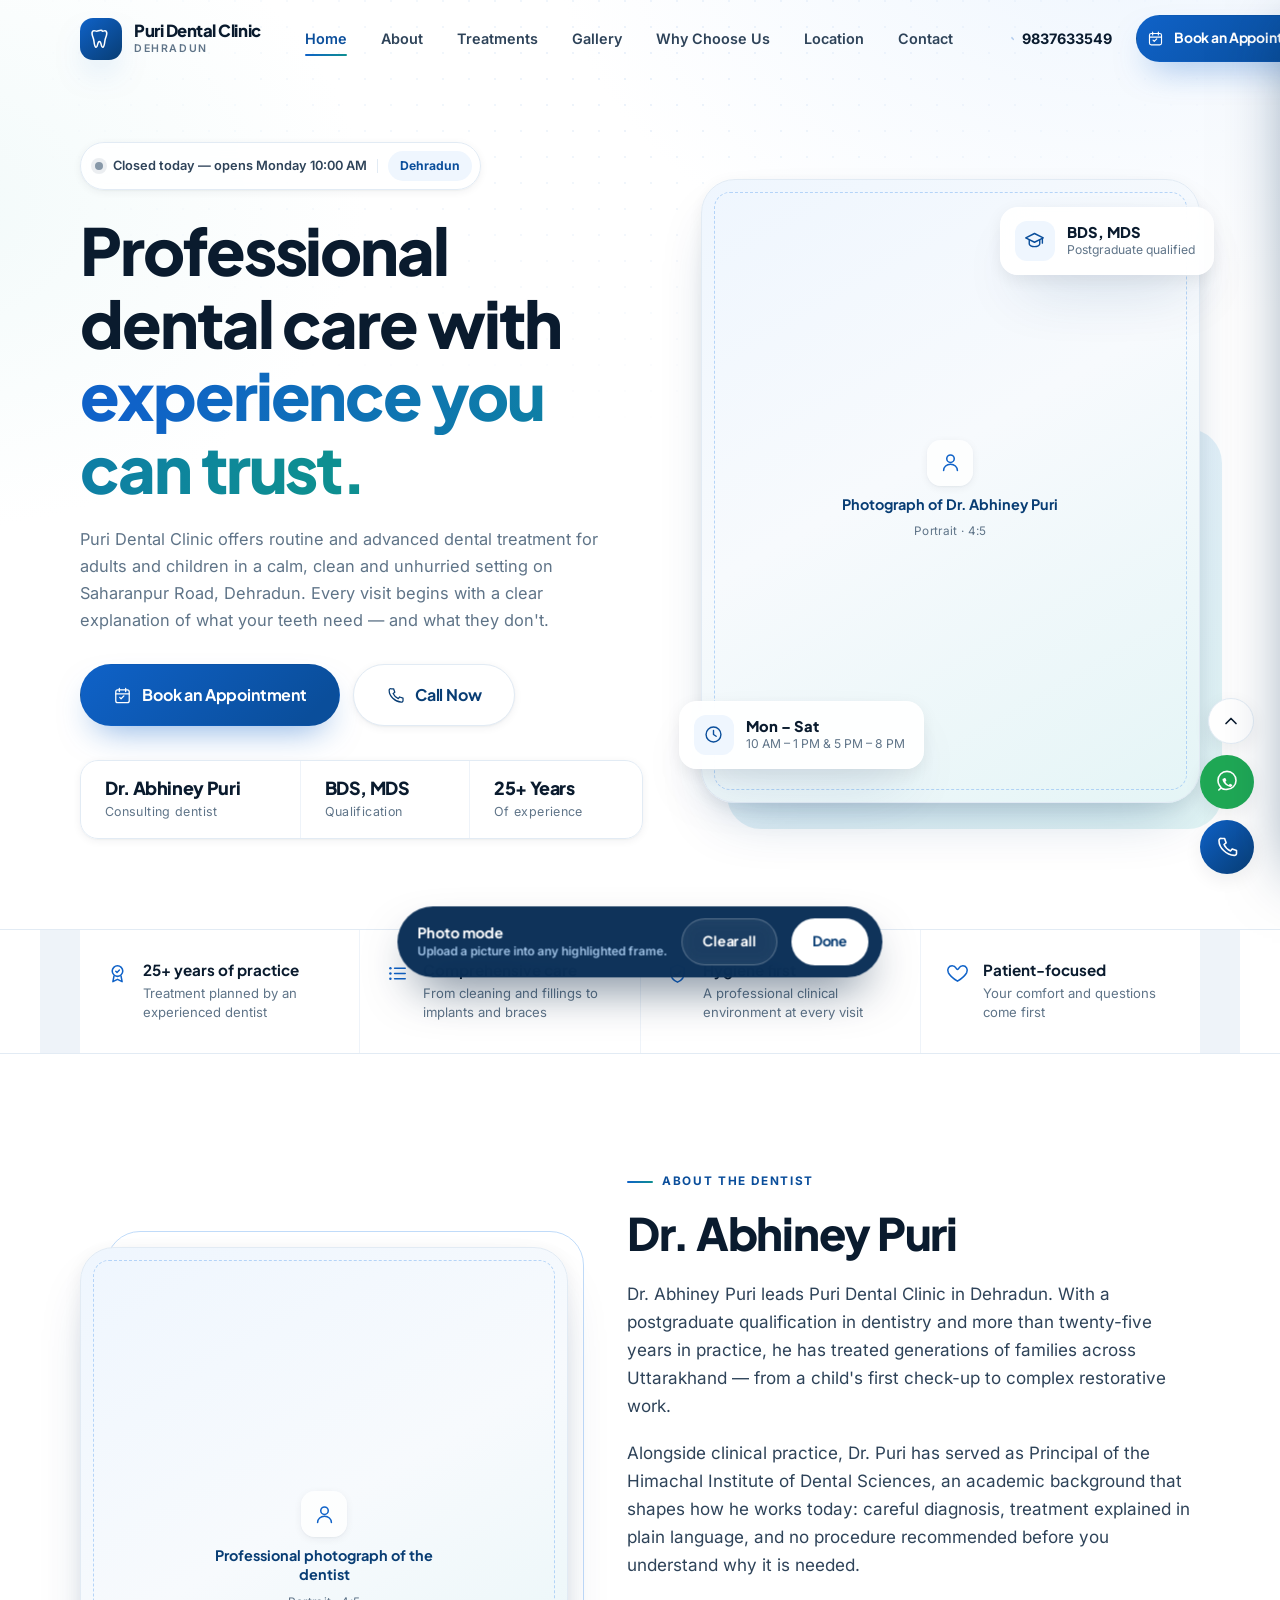
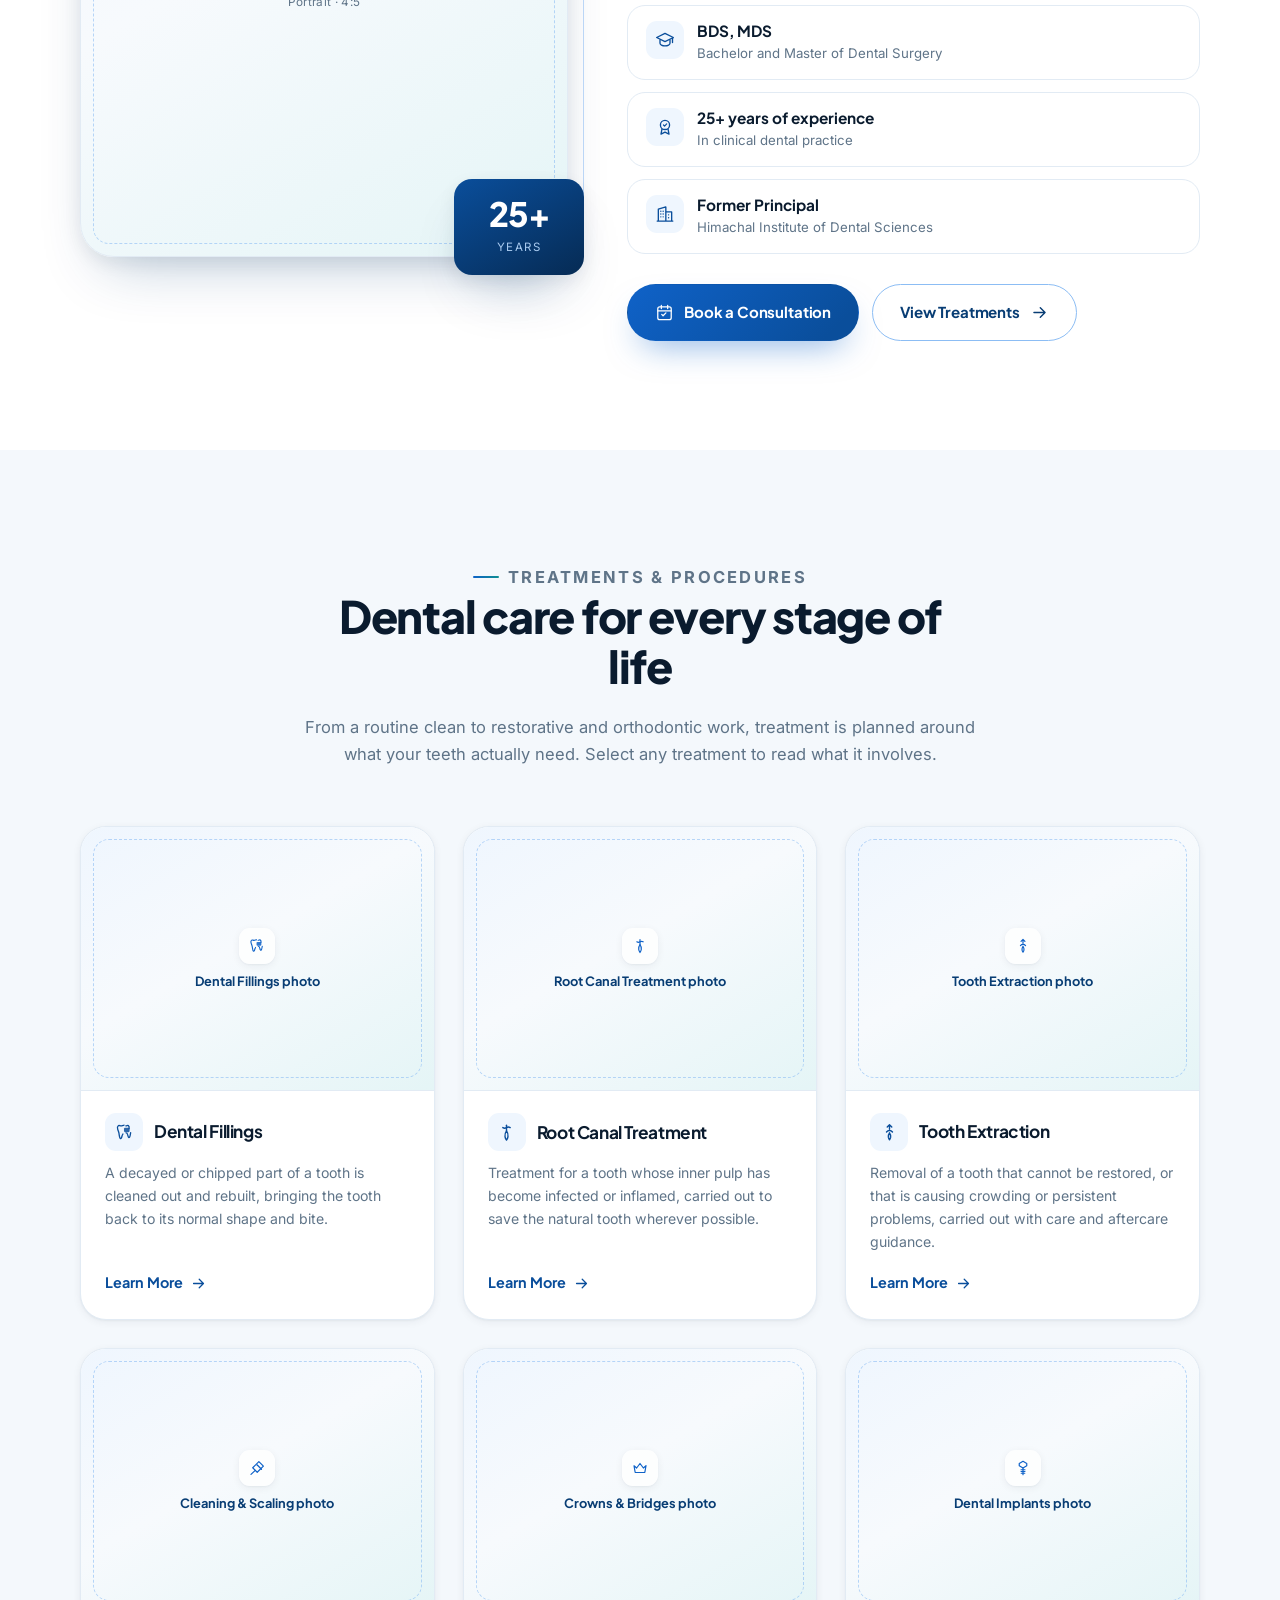
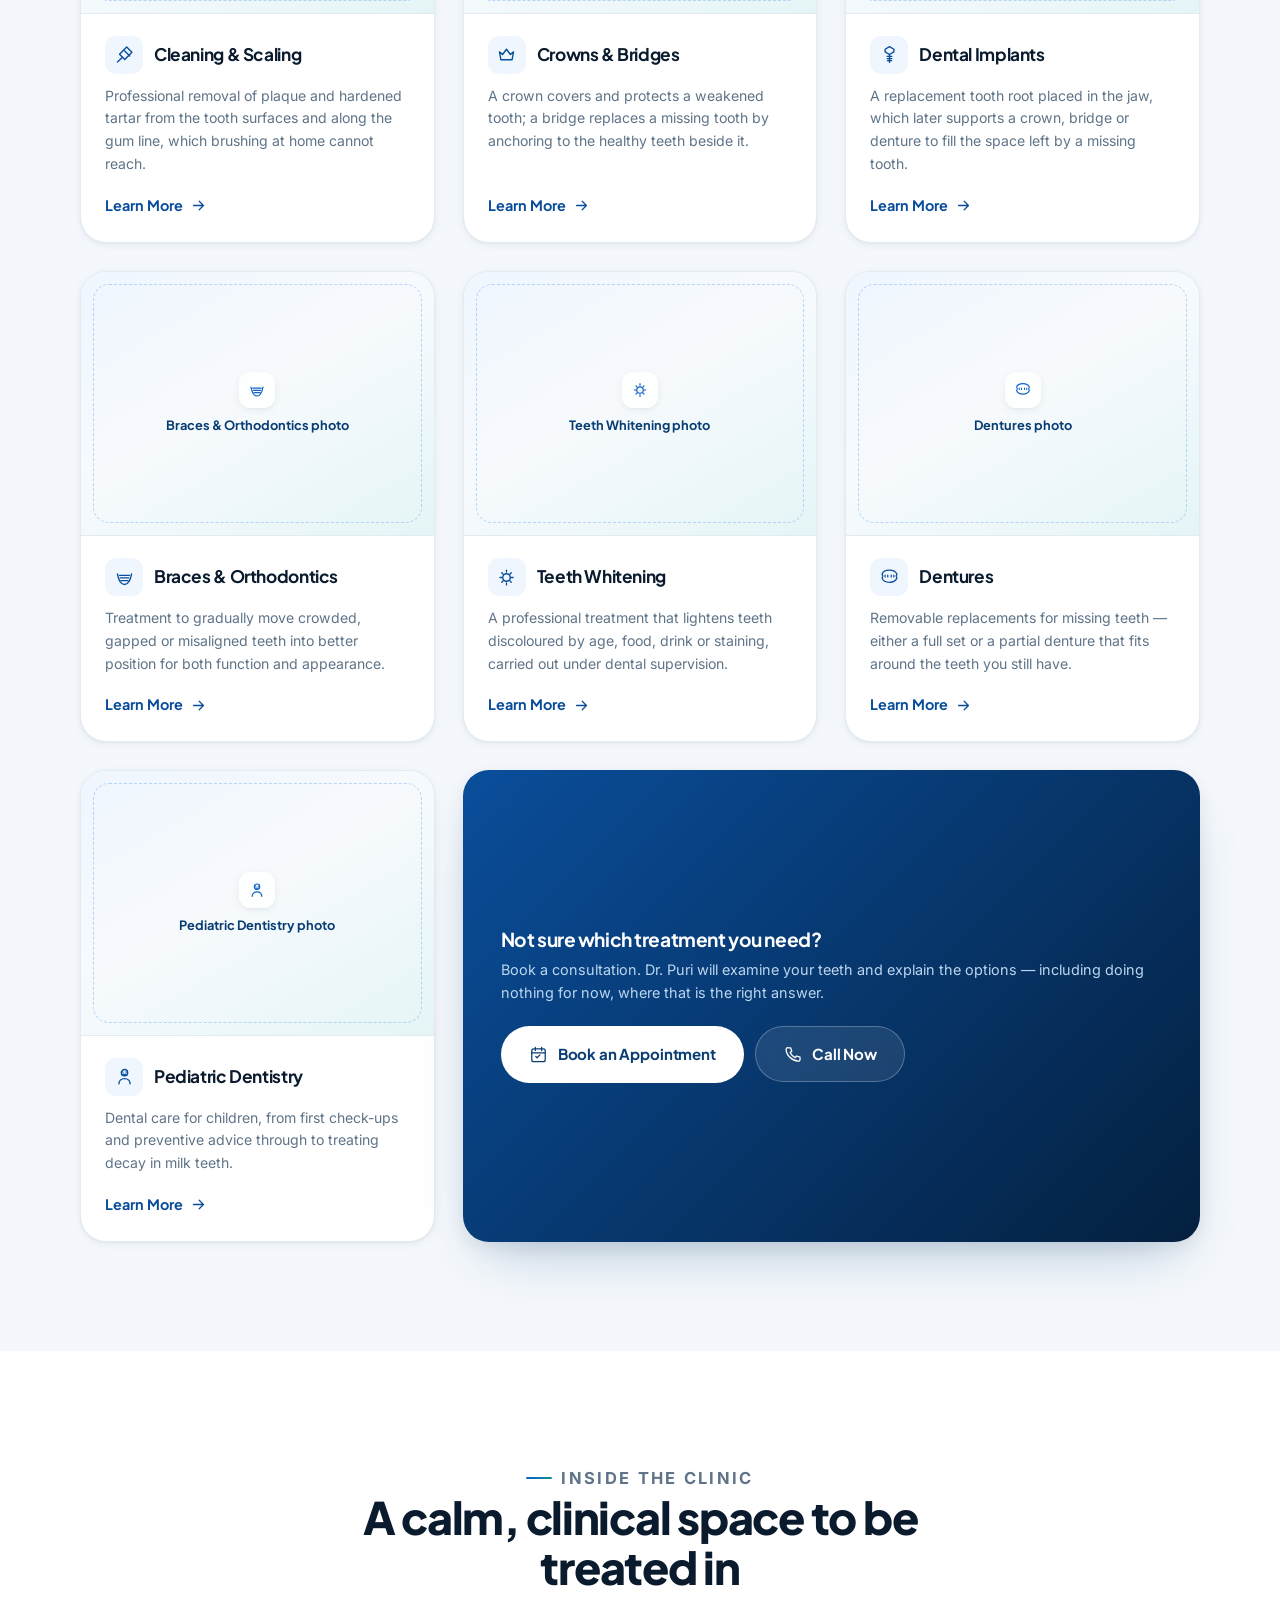
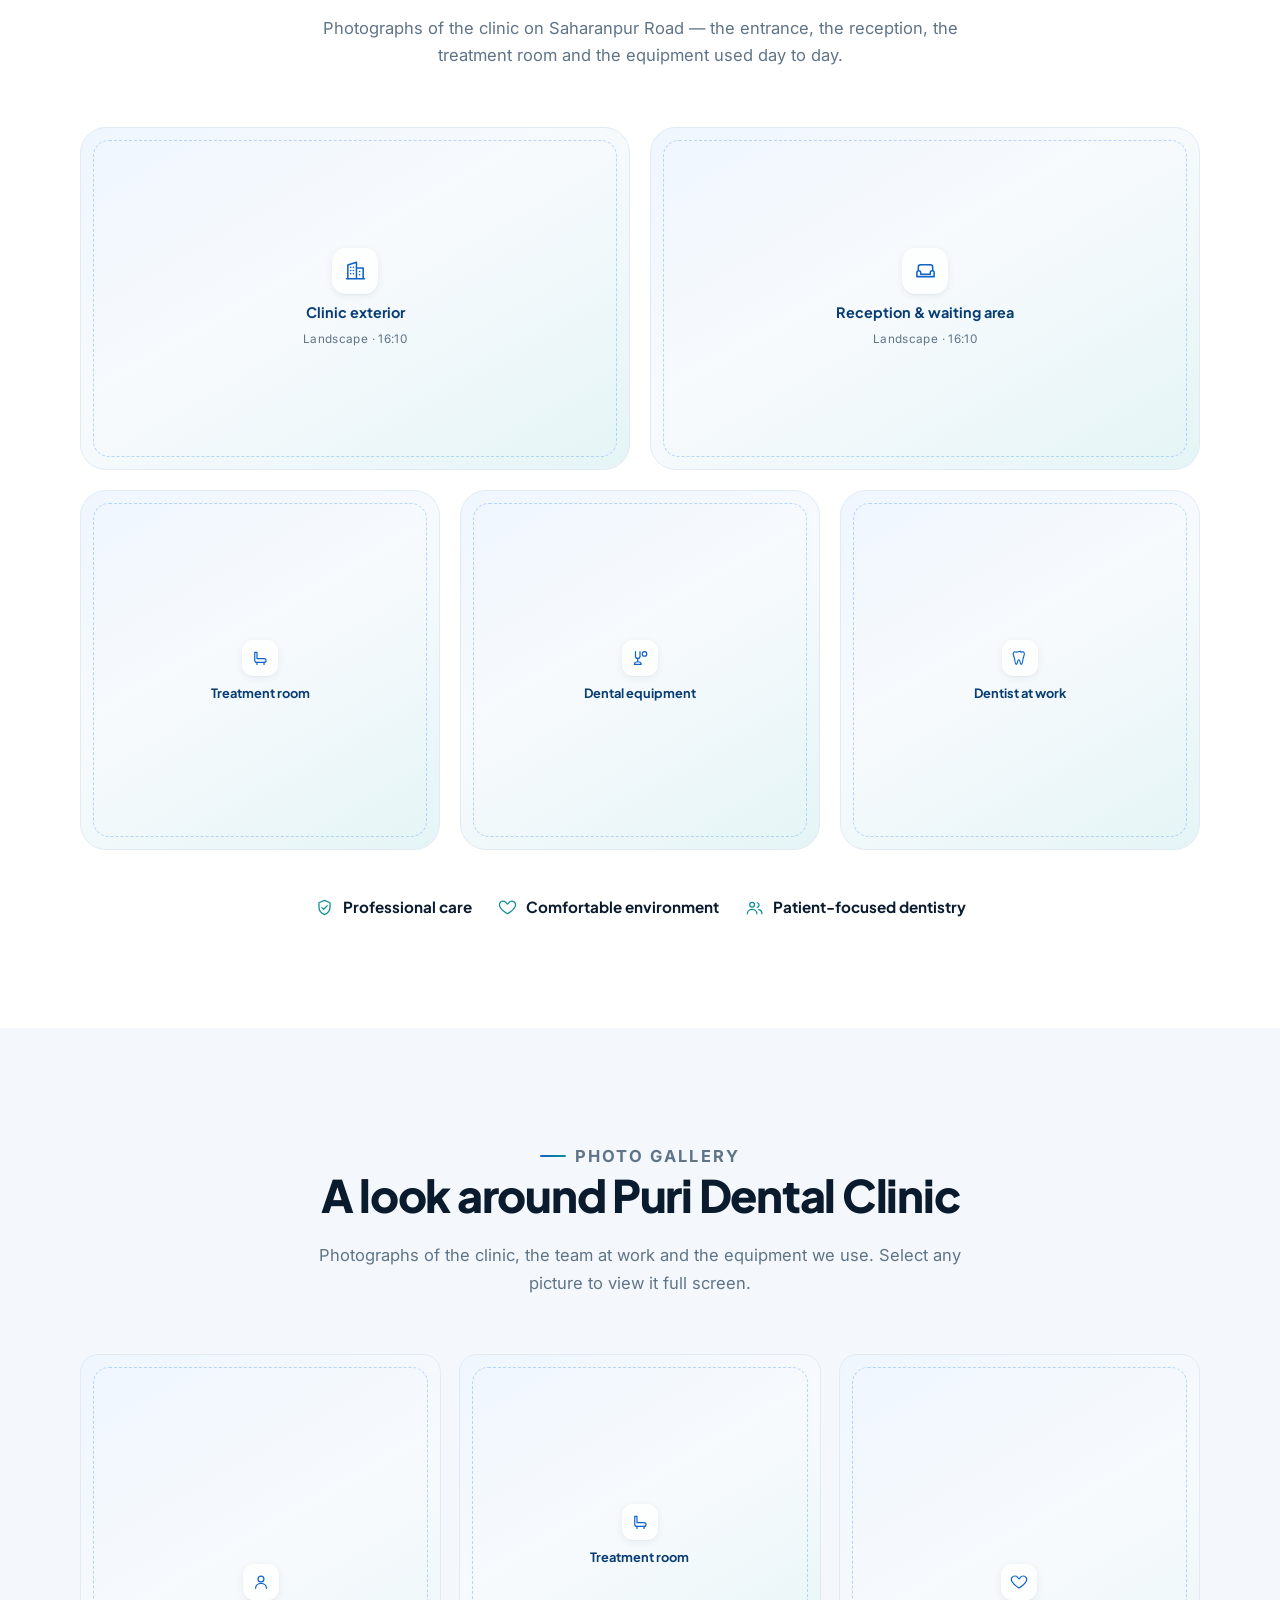
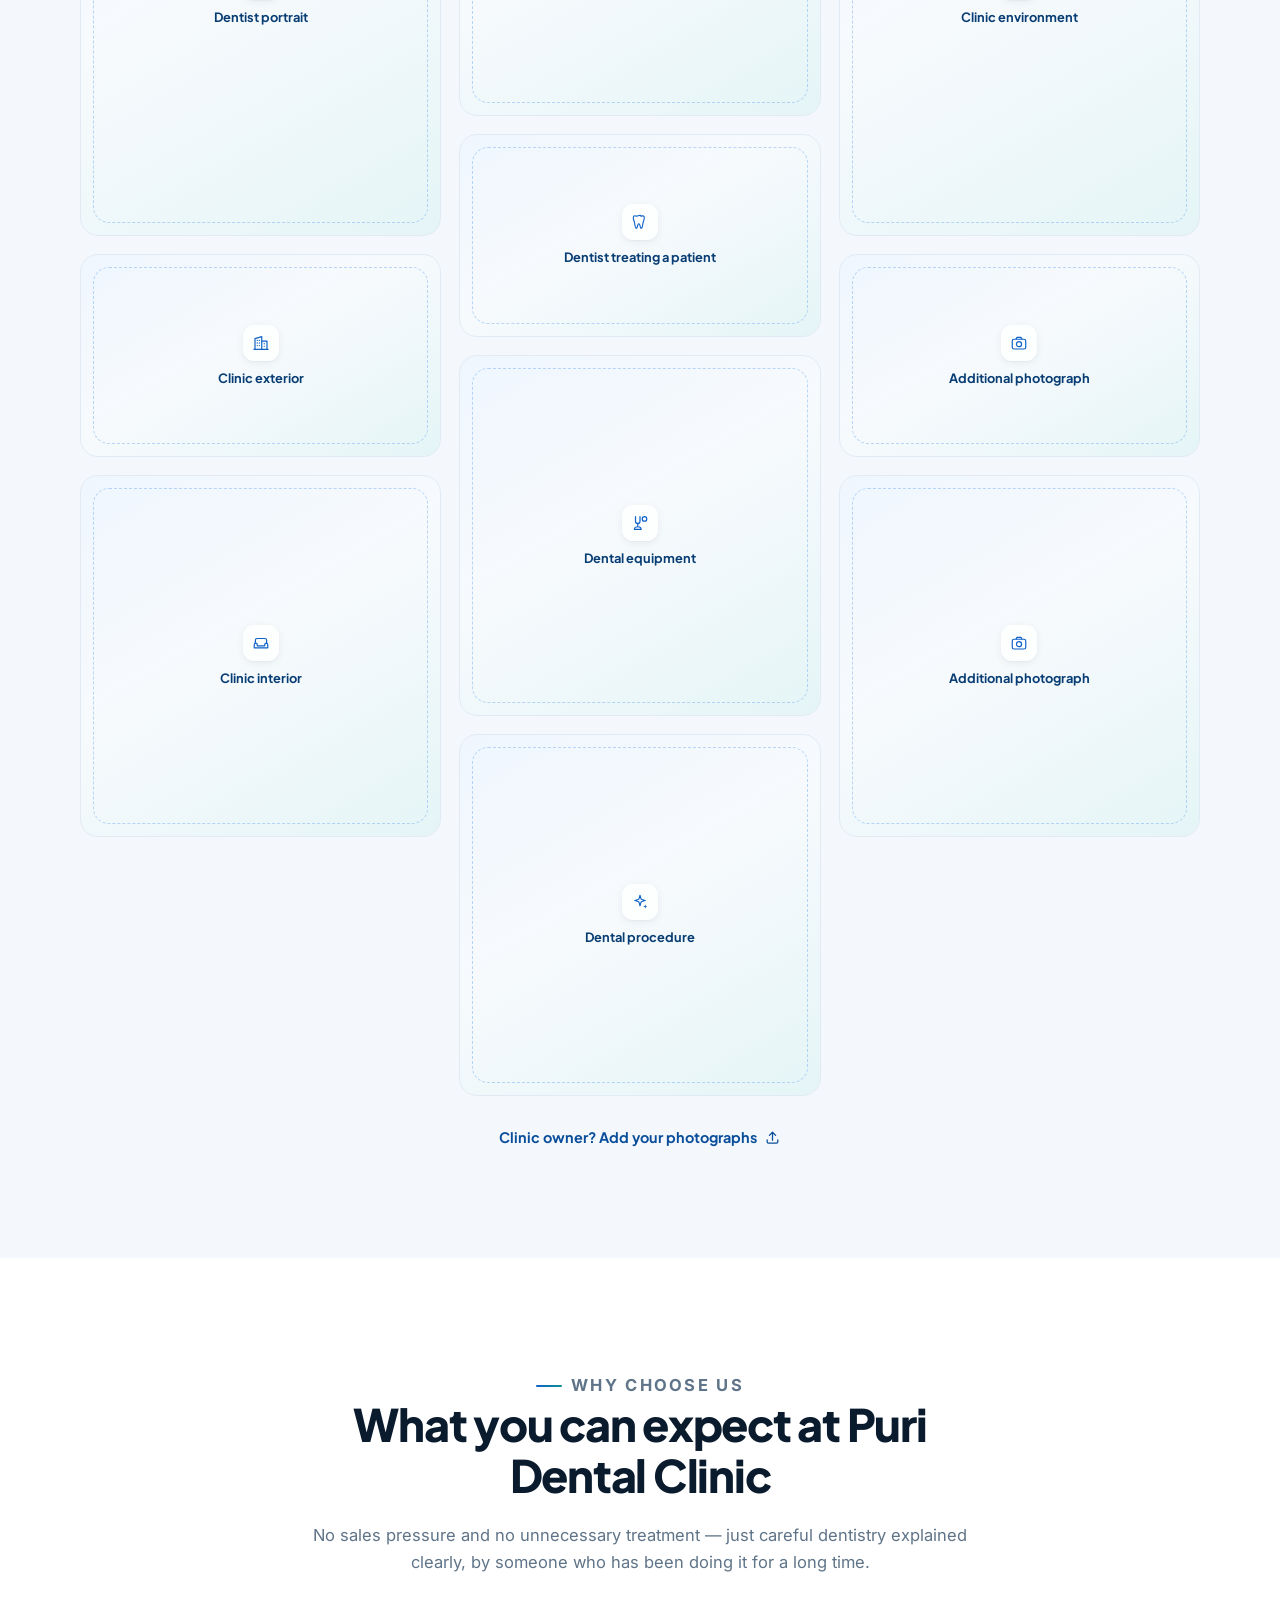
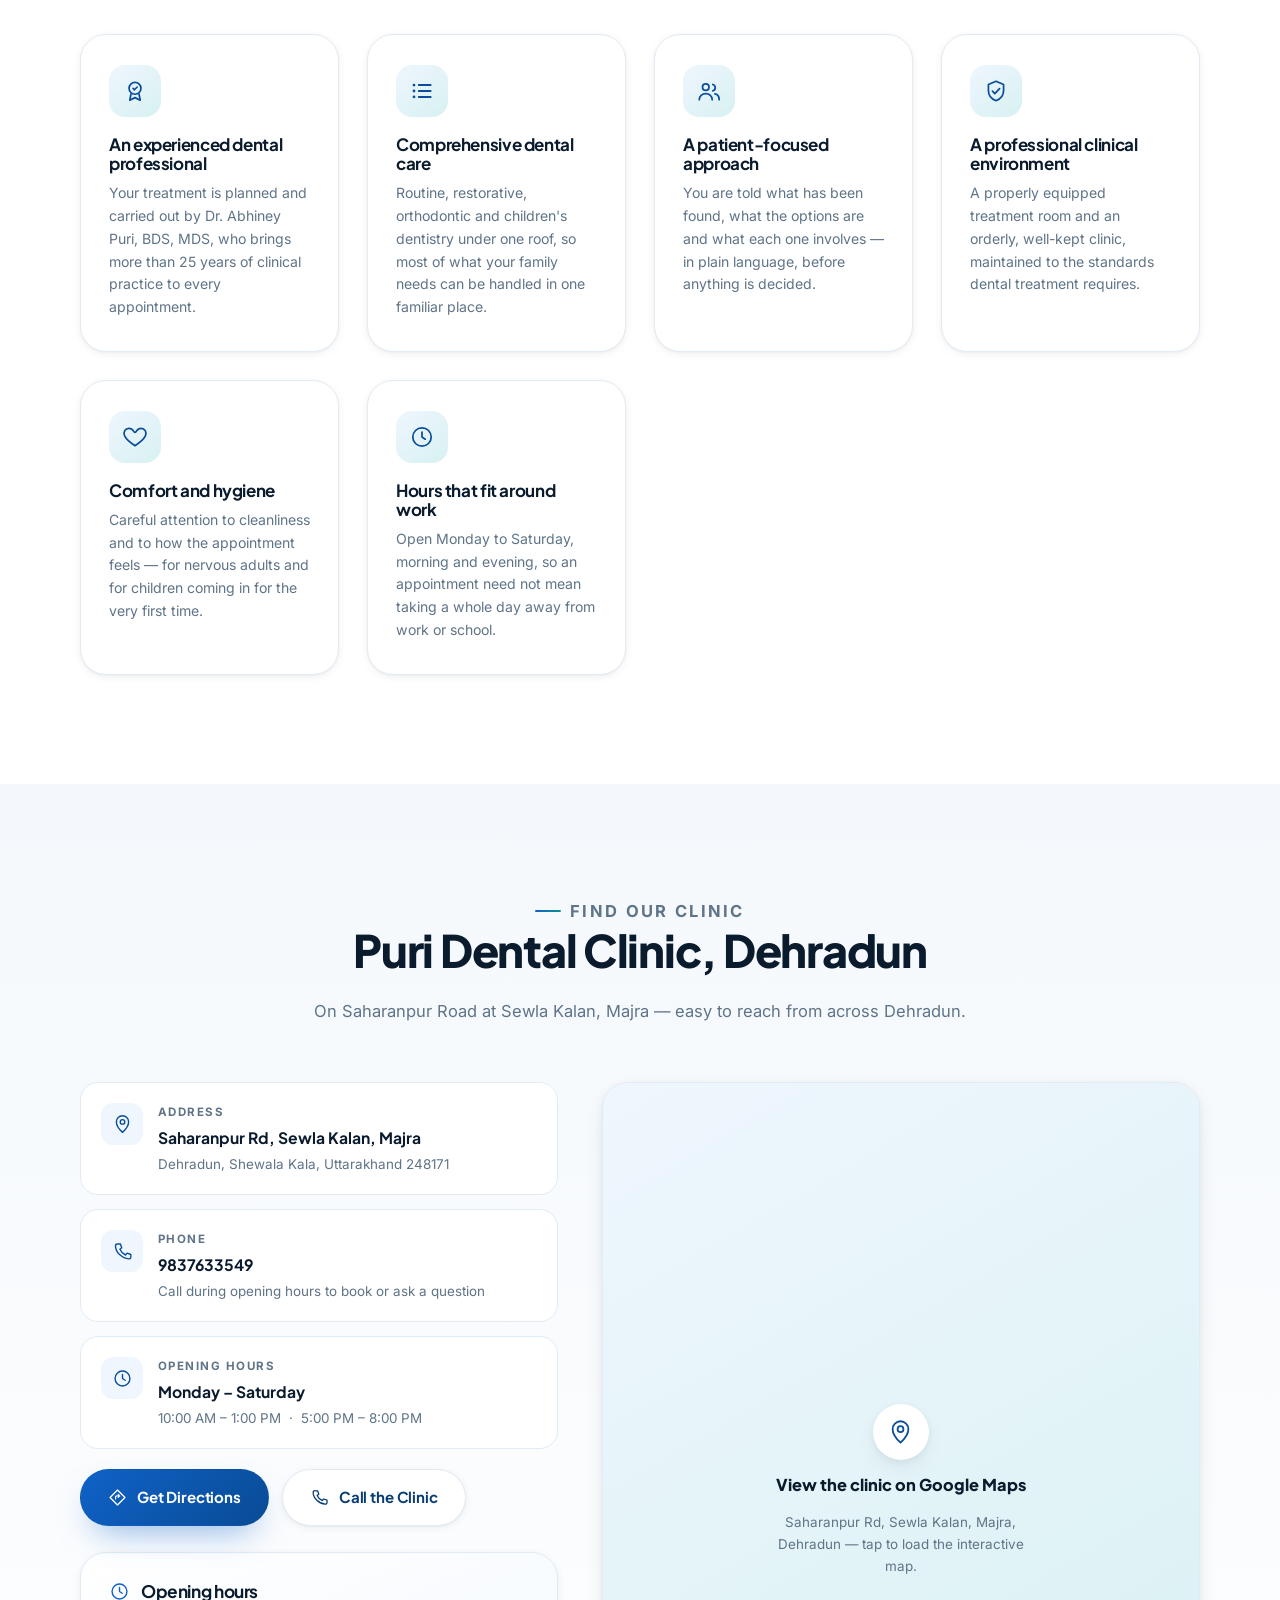
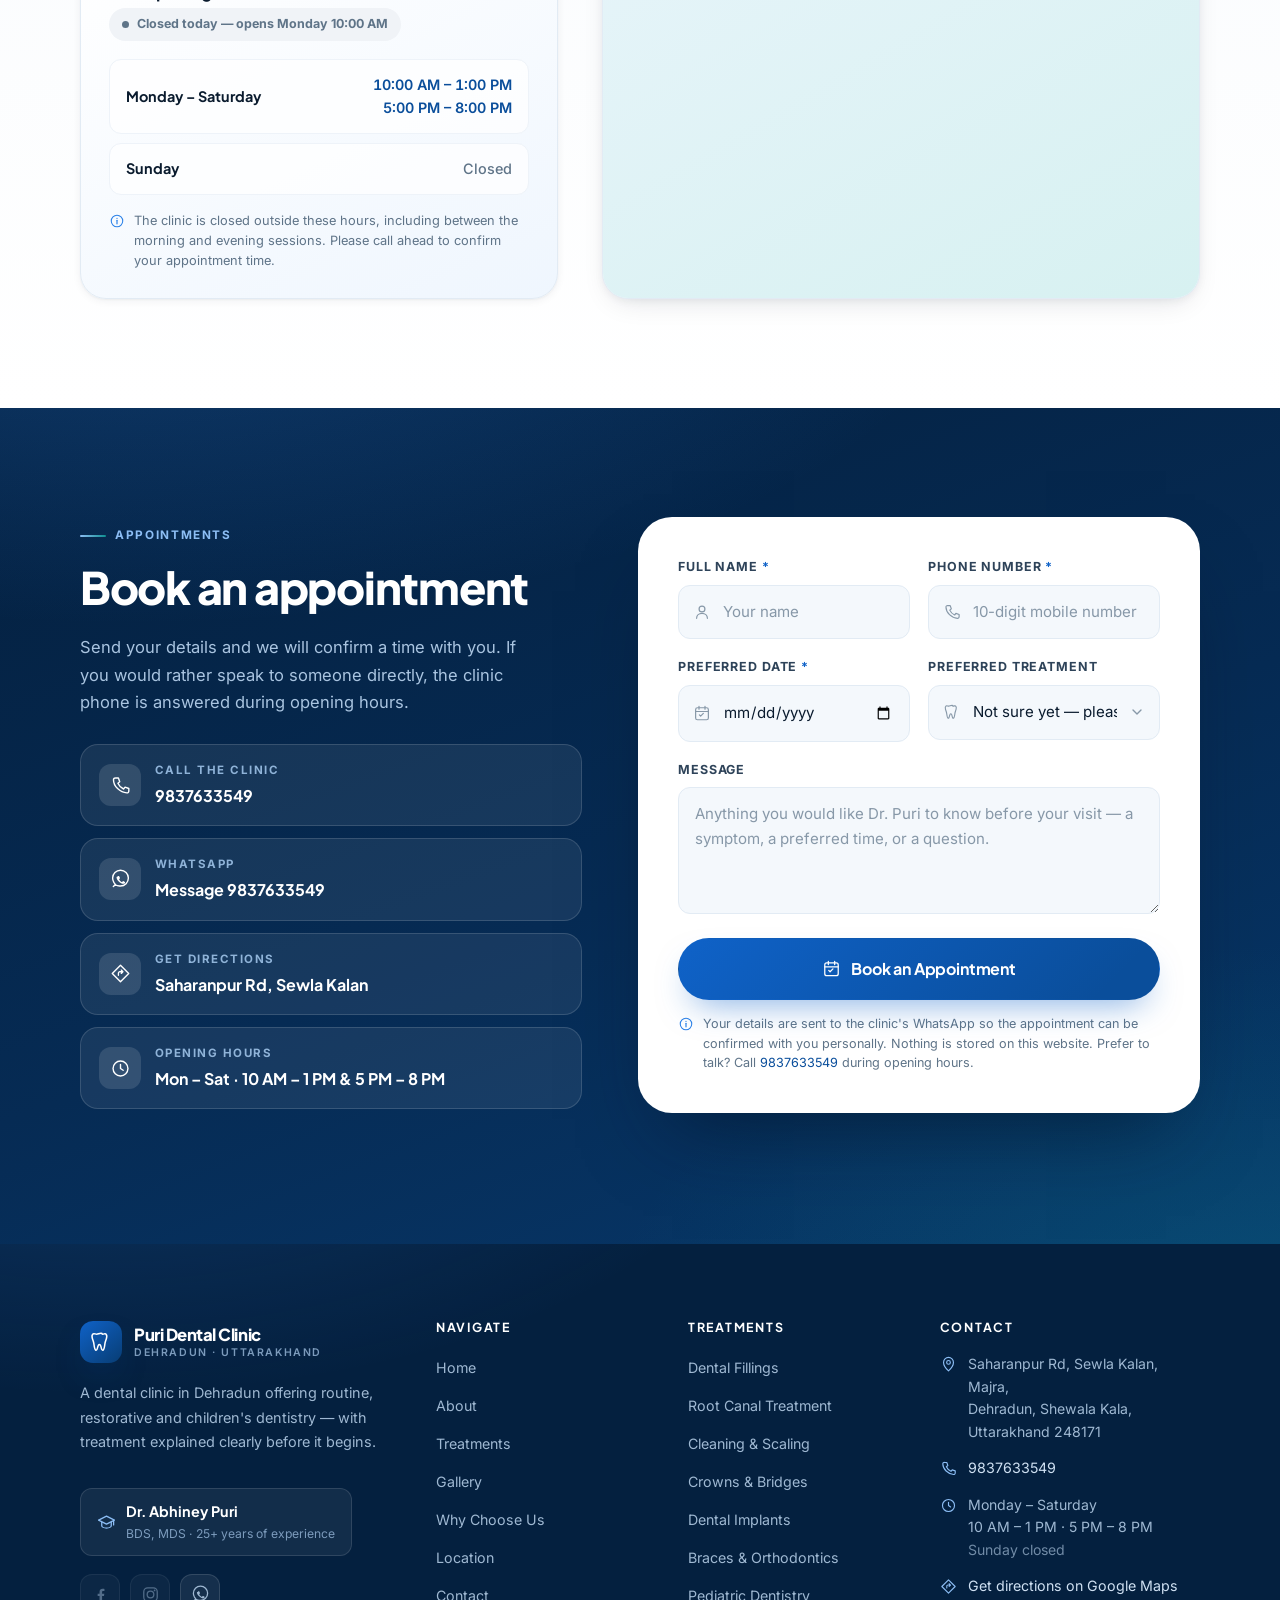
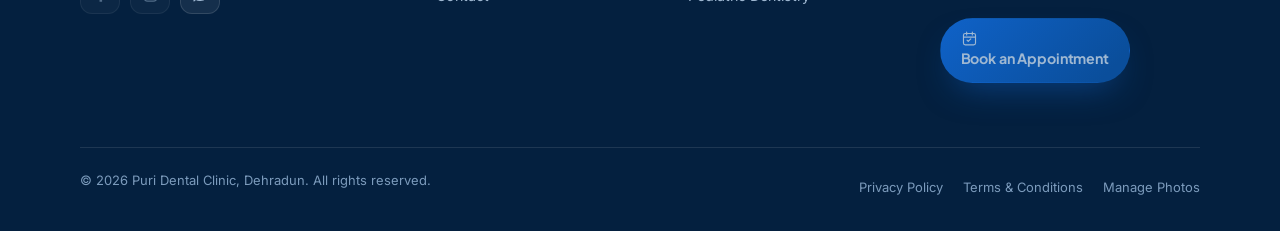
==== commit 7df6a4ad: "Rebuild site for Puri Dental Clinic with real clinic details Replaces the earlier draft (which carri" ====
--- a/index.html
+++ b/index.html
@@ -2,567 +2,1488 @@
 <html lang="en">
 <head>
 <meta charset="UTF-8">
-<meta name="viewport" content="width=device-width, initial-scale=1.0">
-<title>Dr. Abhiney Puri Dental Clinic | Advanced Dental Care, BDS MDS</title>
-<meta name="description" content="Dr. Abhiney Puri Dental Clinic — advanced, patient-focused dental care led by Dr. Abhiney Puri, BDS, MDS, with 25+ years of professional experience. Book your appointment today.">
-<link rel="preconnect" href="https://fonts.googleapis.com">
-<link rel="preconnect" href="https://fonts.gstatic.com" crossorigin>
-<link href="https://fonts.googleapis.com/css2?family=Fraunces:opsz,wght@9..144,500;9..144,600;9..144,700&family=Inter:wght@400;500;600;700;800&display=swap" rel="stylesheet">
+<meta name="viewport" content="width=device-width, initial-scale=1">
+<meta name="theme-color" content="#0F62C8">
+<title>Puri Dental Clinic, Dehradun | Dr. Abhiney Puri, BDS, MDS</title>
+<meta name="description" content="Puri Dental Clinic in Dehradun — comprehensive dental care led by Dr. Abhiney Puri, BDS, MDS, with 25+ years of experience. Open Monday to Saturday. Call 9837633549 to book an appointment.">
+<meta name="keywords" content="dental clinic Dehradun, dentist Sewla Kalan, Puri Dental Clinic, Dr. Abhiney Puri, root canal Dehradun, dental implants Uttarakhand">
+<link rel="canonical" href="./index.html">
+
+<meta property="og:type" content="website">
+<meta property="og:title" content="Puri Dental Clinic, Dehradun | Dr. Abhiney Puri, BDS, MDS">
+<meta property="og:description" content="Comprehensive dental care in Dehradun led by Dr. Abhiney Puri, BDS, MDS — 25+ years of experience. Open Monday to Saturday.">
+<meta property="og:locale" content="en_IN">
+<meta name="twitter:card" content="summary_large_image">
+
+<link rel="icon" href="data:image/svg+xml,<svg xmlns='http://www.w3.org/2000/svg' viewBox='0 0 32 32'><rect width='32' height='32' rx='8' fill='%230F62C8'/><text x='16' y='22' font-family='Segoe UI,sans-serif' font-size='16' font-weight='700' fill='white' text-anchor='middle'>P</text></svg>">
+
+<link rel="preload" href="assets/fonts/plus-jakarta-sans-latin.woff2" as="font" type="font/woff2" crossorigin>
+<link rel="preload" href="assets/fonts/inter-latin.woff2" as="font" type="font/woff2" crossorigin>
+<link rel="stylesheet" href="assets/css/fonts.css">
 <link rel="stylesheet" href="assets/css/style.css">
+
+<script type="application/ld+json">
+{
+  "@context":"https://schema.org",
+  "@type":"Dentist",
+  "name":"Puri Dental Clinic",
+  "description":"Dental clinic in Dehradun, Uttarakhand, led by Dr. Abhiney Puri, BDS, MDS.",
+  "address":{
+    "@type":"PostalAddress",
+    "streetAddress":"Saharanpur Rd, Sewla Kalan, Majra",
+    "addressLocality":"Dehradun",
+    "addressRegion":"Uttarakhand",
+    "postalCode":"248171",
+    "addressCountry":"IN"
+  },
+  "telephone":"+91-9837633549",
+  "areaServed":"Dehradun, Uttarakhand",
+  "employee":{
+    "@type":"Person",
+    "name":"Dr. Abhiney Puri",
+    "jobTitle":"Dentist",
+    "hasCredential":"BDS, MDS"
+  },
+  "openingHoursSpecification":[
+    {"@type":"OpeningHoursSpecification","dayOfWeek":["Monday","Tuesday","Wednesday","Thursday","Friday","Saturday"],"opens":"10:00","closes":"13:00"},
+    {"@type":"OpeningHoursSpecification","dayOfWeek":["Monday","Tuesday","Wednesday","Thursday","Friday","Saturday"],"opens":"17:00","closes":"20:00"}
+  ]
+}
+</script>
 </head>
 <body>
 
-<!-- ============ ICON SPRITE ============ -->
-<svg width="0" height="0" style="position:absolute" aria-hidden="true">
-<defs>
-<symbol id="icon-tooth" viewBox="0 0 24 24"><path d="M12 3c-2.2 0-3 1.1-4.5 1.1S5 3 3.8 3.9C2.6 4.8 2.5 6.6 3 8.5c.6 2.4 1.4 3.4 1.7 5.8.3 2.3.6 6.2 2 6.7 1.6.6 1.8-3.4 2.6-5 .4-.8.7-1.1 1.2-1.1s.8.3 1.2 1.1c.8 1.6 1 5.6 2.6 5 1.4-.5 1.7-4.4 2-6.7.3-2.4 1.1-3.4 1.7-5.8.5-1.9.4-3.7-.8-4.6C16 3 15.7 4.1 14 4.1S14.2 3 12 3z" fill="none" stroke="currentColor" stroke-width="1.5" stroke-linejoin="round"/></symbol>
-<symbol id="icon-calendar" viewBox="0 0 24 24"><rect x="3.5" y="5" width="17" height="16" rx="2.5" fill="none" stroke="currentColor" stroke-width="1.6"/><path d="M3.5 10h17M8 3v4M16 3v4" stroke="currentColor" stroke-width="1.6" stroke-linecap="round"/><path d="M8.5 14.2l1.8 1.8 3.7-3.7" stroke="currentColor" stroke-width="1.6" stroke-linecap="round" stroke-linejoin="round" fill="none"/></symbol>
-<symbol id="icon-phone" viewBox="0 0 24 24"><path d="M6.6 3.5h3l1.5 4.3-2.1 1.7a13 13 0 006.5 6.5l1.7-2.1 4.3 1.5v3a2 2 0 01-2.2 2C11.3 20 4 12.7 4 5.7a2 2 0 012.6-2.2z" fill="none" stroke="currentColor" stroke-width="1.6" stroke-linejoin="round"/></symbol>
+<a class="skip-link" href="#main">Skip to main content</a>
+
+<!-- ═══════════ ICON SPRITE ═══════════ -->
+<svg width="0" height="0" style="position:absolute" aria-hidden="true" focusable="false"><defs>
+<symbol id="icon-tooth" viewBox="0 0 24 24"><path d="M12 3.2c-2 0-2.9 1-4.3 1S5.2 3.1 4.1 3.9C2.9 4.8 2.8 6.5 3.3 8.3c.6 2.3 1.3 3.2 1.6 5.5.3 2.2.6 5.9 1.9 6.4 1.5.5 1.7-3.3 2.5-4.8.4-.8.6-1 1.1-1s.7.2 1.1 1c.8 1.5.9 5.3 2.5 4.8 1.3-.5 1.6-4.2 1.9-6.4.3-2.3 1-3.2 1.6-5.5.5-1.8.4-3.5-.8-4.4-1.1-.8-1.4.3-3 .3S14 3.2 12 3.2Z" fill="none" stroke="currentColor" stroke-width="1.5" stroke-linejoin="round"/></symbol>
+<symbol id="icon-calendar" viewBox="0 0 24 24"><rect x="3.5" y="5" width="17" height="16" rx="2.5" fill="none" stroke="currentColor" stroke-width="1.6"/><path d="M3.5 10h17M8 3v4M16 3v4" stroke="currentColor" stroke-width="1.6" stroke-linecap="round"/><path d="M8.5 14.4l1.7 1.7 3.6-3.6" stroke="currentColor" stroke-width="1.6" stroke-linecap="round" stroke-linejoin="round" fill="none"/></symbol>
+<symbol id="icon-phone" viewBox="0 0 24 24"><path d="M6.6 3.5h3l1.5 4.3-2.1 1.7a13 13 0 0 0 6.5 6.5l1.7-2.1 4.3 1.5v3a2 2 0 0 1-2.2 2C11.3 20 4 12.7 4 5.7a2 2 0 0 1 2.6-2.2Z" fill="none" stroke="currentColor" stroke-width="1.6" stroke-linejoin="round"/></symbol>
 <symbol id="icon-camera" viewBox="0 0 24 24"><rect x="3" y="7" width="18" height="13" rx="2.5" fill="none" stroke="currentColor" stroke-width="1.6"/><path d="M8 7l1.4-2.5h5.2L16 7" fill="none" stroke="currentColor" stroke-width="1.6" stroke-linejoin="round"/><circle cx="12" cy="13.5" r="3.4" fill="none" stroke="currentColor" stroke-width="1.6"/></symbol>
-<symbol id="icon-pin" viewBox="0 0 24 24"><path d="M12 21s7-6.6 7-12a7 7 0 10-14 0c0 5.4 7 12 7 12z" fill="none" stroke="currentColor" stroke-width="1.6" stroke-linejoin="round"/><circle cx="12" cy="9" r="2.6" fill="none" stroke="currentColor" stroke-width="1.6"/></symbol>
-<symbol id="icon-clock" viewBox="0 0 24 24"><circle cx="12" cy="12" r="8.5" fill="none" stroke="currentColor" stroke-width="1.6"/><path d="M12 7.5V12l3 2" fill="none" stroke="currentColor" stroke-width="1.6" stroke-linecap="round" stroke-linejoin="round"/></symbol>
-<symbol id="icon-whatsapp" viewBox="0 0 24 24"><path d="M6.2 17.8L3.8 20l2.3-2c1.5.9 3.2 1.4 5 1.4 5 0 9-4 9-9s-4-9-9-9-9 4-9 9c0 1.8.5 3.5 1.4 4.9z" fill="none" stroke="currentColor" stroke-width="1.6" stroke-linejoin="round"/><path d="M8.5 8.8c.4-.9 1-.8 1.5-.8.4 0 .6.4.8.9l.5 1.1c.1.3.1.6-.1.8l-.6.7c-.2.2-.2.5 0 .8.5.9 1.7 2 2.6 2.5.3.2.6.1.8-.1l.7-.7c.2-.2.5-.3.8-.1l1.1.6c.4.2.7.4.7.8 0 .8-1 1.6-1.8 1.6-1.9 0-4.7-1.6-6.3-3.6-1-1.2-1.7-2.6-1.7-3.7 0-.4.1-.7.3-.8z" fill="currentColor" stroke="none"/></symbol>
-<symbol id="icon-shield" viewBox="0 0 24 24"><path d="M12 3l7 3v5.5c0 4.6-3 7.9-7 9.5-4-1.6-7-4.9-7-9.5V6l7-3z" fill="none" stroke="currentColor" stroke-width="1.6" stroke-linejoin="round"/><path d="M8.7 12.2l2.2 2.2 4.4-4.6" fill="none" stroke="currentColor" stroke-width="1.6" stroke-linecap="round" stroke-linejoin="round"/></symbol>
-<symbol id="icon-heart" viewBox="0 0 24 24"><path d="M12 20s-7.4-4.6-9.6-9C.8 7.4 3 4 6.4 4c2 0 3.4 1.1 4.1 2.3.5.9.9 1.4 1.5 1.4s1-.5 1.5-1.4C14.2 5.1 15.6 4 17.6 4 21 4 23.2 7.4 21.6 11c-2.2 4.4-9.6 9-9.6 9z" fill="none" stroke="currentColor" stroke-width="1.6" stroke-linejoin="round"/></symbol>
-<symbol id="icon-sparkle" viewBox="0 0 24 24"><path d="M12 3l1.6 5.4L19 10l-5.4 1.6L12 17l-1.6-5.4L5 10l5.4-1.6L12 3z" fill="none" stroke="currentColor" stroke-width="1.5" stroke-linejoin="round"/><path d="M19 15l.7 2.3L22 18l-2.3.7L19 21l-.7-2.3L16 18l2.3-.7L19 15z" fill="currentColor" stroke="none"/></symbol>
-<symbol id="icon-cap" viewBox="0 0 24 24"><path d="M12 4L2 9l10 5 10-5-10-5z" fill="none" stroke="currentColor" stroke-width="1.6" stroke-linejoin="round"/><path d="M6 11.5V16c0 1.5 2.7 3 6 3s6-1.5 6-3v-4.5" fill="none" stroke="currentColor" stroke-width="1.6" stroke-linejoin="round"/><path d="M21 10v5" stroke="currentColor" stroke-width="1.6" stroke-linecap="round"/></symbol>
-<symbol id="icon-briefcase" viewBox="0 0 24 24"><rect x="2.5" y="7.5" width="19" height="12" rx="2.2" fill="none" stroke="currentColor" stroke-width="1.6"/><path d="M8 7.5V6a2 2 0 012-2h4a2 2 0 012 2v1.5" fill="none" stroke="currentColor" stroke-width="1.6"/><path d="M2.5 12.5h19" stroke="currentColor" stroke-width="1.6"/></symbol>
-<symbol id="icon-arrow" viewBox="0 0 24 24"><path d="M5 12h14M13 6l6 6-6 6" fill="none" stroke="currentColor" stroke-width="1.8" stroke-linecap="round" stroke-linejoin="round"/></symbol>
+<symbol id="icon-pin" viewBox="0 0 24 24"><path d="M12 21s7-6.6 7-12a7 7 0 1 0-14 0c0 5.4 7 12 7 12Z" fill="none" stroke="currentColor" stroke-width="1.6" stroke-linejoin="round"/><circle cx="12" cy="9" r="2.6" fill="none" stroke="currentColor" stroke-width="1.6"/></symbol>
+<symbol id="icon-clock" viewBox="0 0 24 24"><circle cx="12" cy="12" r="8.5" fill="none" stroke="currentColor" stroke-width="1.6"/><path d="M12 7.4V12l3 2" fill="none" stroke="currentColor" stroke-width="1.6" stroke-linecap="round" stroke-linejoin="round"/></symbol>
+<symbol id="icon-whatsapp" viewBox="0 0 24 24"><path d="M6.2 17.8 3.8 20l2.3-2A8.9 8.9 0 0 0 12 19.4c5 0 9-4 9-9s-4-9-9-9-9 4-9 9c0 1.8.5 3.5 1.4 4.9Z" fill="none" stroke="currentColor" stroke-width="1.6" stroke-linejoin="round"/><path d="M8.5 8.8c.4-.9 1-.8 1.5-.8.4 0 .6.4.8.9l.5 1.1c.1.3.1.6-.1.8l-.6.7c-.2.2-.2.5 0 .8.5.9 1.7 2 2.6 2.5.3.2.6.1.8-.1l.7-.7c.2-.2.5-.3.8-.1l1.1.6c.4.2.7.4.7.8 0 .8-1 1.6-1.8 1.6-1.9 0-4.7-1.6-6.3-3.6-1-1.2-1.7-2.6-1.7-3.7 0-.4.1-.7.3-.8Z" fill="currentColor" stroke="none"/></symbol>
+<symbol id="icon-shield" viewBox="0 0 24 24"><path d="m12 3 7 3v5.5c0 4.6-3 7.9-7 9.5-4-1.6-7-4.9-7-9.5V6l7-3Z" fill="none" stroke="currentColor" stroke-width="1.6" stroke-linejoin="round"/><path d="m8.7 12.2 2.2 2.2 4.4-4.6" fill="none" stroke="currentColor" stroke-width="1.6" stroke-linecap="round" stroke-linejoin="round"/></symbol>
+<symbol id="icon-heart" viewBox="0 0 24 24"><path d="M12 20s-7.4-4.6-9.6-9C.8 7.4 3 4 6.4 4c2 0 3.4 1.1 4.1 2.3.5.9.9 1.4 1.5 1.4s1-.5 1.5-1.4C14.2 5.1 15.6 4 17.6 4 21 4 23.2 7.4 21.6 11c-2.2 4.4-9.6 9-9.6 9Z" fill="none" stroke="currentColor" stroke-width="1.6" stroke-linejoin="round"/></symbol>
+<symbol id="icon-sparkle" viewBox="0 0 24 24"><path d="m12 3 1.6 5.4L19 10l-5.4 1.6L12 17l-1.6-5.4L5 10l5.4-1.6L12 3Z" fill="none" stroke="currentColor" stroke-width="1.5" stroke-linejoin="round"/><path d="m19 15 .7 2.3L22 18l-2.3.7L19 21l-.7-2.3L16 18l2.3-.7L19 15Z" fill="currentColor" stroke="none"/></symbol>
+<symbol id="icon-cap" viewBox="0 0 24 24"><path d="M12 4 2 9l10 5 10-5-10-5Z" fill="none" stroke="currentColor" stroke-width="1.6" stroke-linejoin="round"/><path d="M6 11.5V16c0 1.5 2.7 3 6 3s6-1.5 6-3v-4.5" fill="none" stroke="currentColor" stroke-width="1.6" stroke-linejoin="round"/><path d="M21 10v5" stroke="currentColor" stroke-width="1.6" stroke-linecap="round"/></symbol>
+<symbol id="icon-badge" viewBox="0 0 24 24"><circle cx="12" cy="9.5" r="5.5" fill="none" stroke="currentColor" stroke-width="1.6"/><path d="m8.4 14.2-1.2 6.3 4.8-2.4 4.8 2.4-1.2-6.3" fill="none" stroke="currentColor" stroke-width="1.6" stroke-linejoin="round"/><path d="m10.2 9.6 1.3 1.3 2.5-2.6" fill="none" stroke="currentColor" stroke-width="1.5" stroke-linecap="round" stroke-linejoin="round"/></symbol>
+<symbol id="icon-arrow" viewBox="0 0 24 24"><path d="M5 12h14m-6-6 6 6-6 6" fill="none" stroke="currentColor" stroke-width="1.8" stroke-linecap="round" stroke-linejoin="round"/></symbol>
 <symbol id="icon-menu" viewBox="0 0 24 24"><path d="M4 7h16M4 12h16M4 17h16" stroke="currentColor" stroke-width="1.8" stroke-linecap="round"/></symbol>
-<symbol id="icon-close" viewBox="0 0 24 24"><path d="M6 6l12 12M18 6L6 18" stroke="currentColor" stroke-width="1.8" stroke-linecap="round"/></symbol>
-<symbol id="icon-chevup" viewBox="0 0 24 24"><path d="M6 15l6-6 6 6" fill="none" stroke="currentColor" stroke-width="2" stroke-linecap="round" stroke-linejoin="round"/></symbol>
-<symbol id="icon-check" viewBox="0 0 24 24"><path d="M5 12.5l4.5 4.5L19 7" fill="none" stroke="currentColor" stroke-width="2" stroke-linecap="round" stroke-linejoin="round"/></symbol>
-<symbol id="icon-fb" viewBox="0 0 24 24"><path d="M14 21v-7h2.4l.4-3H14V9c0-.9.2-1.5 1.6-1.5H17V4.9c-.3 0-1.2-.1-2.3-.1-2.3 0-3.9 1.4-3.9 4v2.2H8.4v3H10.8v7H14z" fill="currentColor" stroke="none"/></symbol>
-<symbol id="icon-ig" viewBox="0 0 24 24"><rect x="3.5" y="3.5" width="17" height="17" rx="5" fill="none" stroke="currentColor" stroke-width="1.6"/><circle cx="12" cy="12" r="4.2" fill="none" stroke="currentColor" stroke-width="1.6"/><circle cx="17.2" cy="6.8" r="1.1" fill="currentColor" stroke="none"/></symbol>
-<symbol id="icon-gmap" viewBox="0 0 24 24"><path d="M9 20l-6-2.5V4.5L9 7m0 13l6-2.5m-6 2.5V7m6 10.5L21 20V4.5L15 7m0 13V7m0 0L9 4.5" fill="none" stroke="currentColor" stroke-width="1.6" stroke-linejoin="round"/></symbol>
-<symbol id="icon-drop" viewBox="0 0 24 24"><path d="M12 3.5S6 10.8 6 14.8a6 6 0 0012 0C18 10.8 12 3.5 12 3.5z" fill="none" stroke="currentColor" stroke-width="1.6" stroke-linejoin="round"/></symbol>
-<symbol id="icon-root" viewBox="0 0 24 24"><path d="M12 3v7" stroke="currentColor" stroke-width="1.6" stroke-linecap="round"/><path d="M8 6.5c1.4.8 2.6.8 4 0s2.6-.8 4 0" fill="none" stroke="currentColor" stroke-width="1.6" stroke-linecap="round"/><path d="M12 10c-1.5 2-2 4-1.7 6.5.2 1.6 1 3 1.7 4 .7-1 1.5-2.4 1.7-4C14 14 13.5 12 12 10z" fill="none" stroke="currentColor" stroke-width="1.6" stroke-linejoin="round"/><path d="M11 13c-1-.4-1.8-.2-2.6.6M13 15.5c1-.4 1.8-.1 2.4.7" fill="none" stroke="currentColor" stroke-width="1.4" stroke-linecap="round"/></symbol>
-<symbol id="icon-pliers" viewBox="0 0 24 24"><path d="M7 4l10 10.5" stroke="currentColor" stroke-width="1.6" stroke-linecap="round"/><path d="M17 4L7 14.5" stroke="currentColor" stroke-width="1.6" stroke-linecap="round"/><circle cx="7" cy="17.3" r="2.7" fill="none" stroke="currentColor" stroke-width="1.6"/></symbol>
-<symbol id="icon-brush" viewBox="0 0 24 24"><path d="M14.5 3.5l6 6-8.2 8.2-6-6z" fill="none" stroke="currentColor" stroke-width="1.6" stroke-linejoin="round"/><path d="M9.7 15.1L4 20.5" stroke="currentColor" stroke-width="1.6" stroke-linecap="round"/><path d="M12 7.7l6 6" stroke="currentColor" stroke-width="1.6" stroke-linecap="round"/></symbol>
-<symbol id="icon-crown" viewBox="0 0 24 24"><path d="M4 9l3.5 3L12 6l4.5 6L20 9l-1.6 9H5.6L4 9z" fill="none" stroke="currentColor" stroke-width="1.6" stroke-linejoin="round"/></symbol>
-<symbol id="icon-implant" viewBox="0 0 24 24"><path d="M12 3l5 3v3l-5 3-5-3V6l5-3z" fill="none" stroke="currentColor" stroke-width="1.6" stroke-linejoin="round"/><path d="M12 12v9" stroke="currentColor" stroke-width="1.6" stroke-linecap="round"/><path d="M9.3 14.2h5.4M9.3 16.6h5.4M9.6 19h4.8" stroke="currentColor" stroke-width="1.4" stroke-linecap="round"/></symbol>
+<symbol id="icon-close" viewBox="0 0 24 24"><path d="m6 6 12 12M18 6 6 18" stroke="currentColor" stroke-width="1.8" stroke-linecap="round"/></symbol>
+<symbol id="icon-chevup" viewBox="0 0 24 24"><path d="m6 15 6-6 6 6" fill="none" stroke="currentColor" stroke-width="2" stroke-linecap="round" stroke-linejoin="round"/></symbol>
+<symbol id="icon-chevleft" viewBox="0 0 24 24"><path d="m15 5-7 7 7 7" fill="none" stroke="currentColor" stroke-width="2" stroke-linecap="round" stroke-linejoin="round"/></symbol>
+<symbol id="icon-chevright" viewBox="0 0 24 24"><path d="m9 5 7 7-7 7" fill="none" stroke="currentColor" stroke-width="2" stroke-linecap="round" stroke-linejoin="round"/></symbol>
+<symbol id="icon-check" viewBox="0 0 24 24"><path d="m5 12.5 4.5 4.5L19 7" fill="none" stroke="currentColor" stroke-width="2" stroke-linecap="round" stroke-linejoin="round"/></symbol>
+<symbol id="icon-info" viewBox="0 0 24 24"><circle cx="12" cy="12" r="8.6" fill="none" stroke="currentColor" stroke-width="1.6"/><path d="M12 11v5.2" stroke="currentColor" stroke-width="1.8" stroke-linecap="round"/><circle cx="12" cy="8" r="1.05" fill="currentColor"/></symbol>
+<symbol id="icon-alert" viewBox="0 0 24 24"><path d="M12 4.2 21 19.4H3L12 4.2Z" fill="none" stroke="currentColor" stroke-width="1.6" stroke-linejoin="round"/><path d="M12 10v3.6" stroke="currentColor" stroke-width="1.8" stroke-linecap="round"/><circle cx="12" cy="16.4" r="1" fill="currentColor"/></symbol>
+<symbol id="icon-upload" viewBox="0 0 24 24"><path d="M12 16V4.6m0 0L7.6 9M12 4.6 16.4 9" fill="none" stroke="currentColor" stroke-width="1.8" stroke-linecap="round" stroke-linejoin="round"/><path d="M4.5 15.5V18a2 2 0 0 0 2 2h11a2 2 0 0 0 2-2v-2.5" fill="none" stroke="currentColor" stroke-width="1.8" stroke-linecap="round"/></symbol>
+<symbol id="icon-trash" viewBox="0 0 24 24"><path d="M4.5 6.5h15M9.5 6.5V4.8A1.3 1.3 0 0 1 10.8 3.5h2.4a1.3 1.3 0 0 1 1.3 1.3v1.7M6.6 6.5 7.4 19a1.6 1.6 0 0 0 1.6 1.5h6a1.6 1.6 0 0 0 1.6-1.5l.8-12.5" fill="none" stroke="currentColor" stroke-width="1.7" stroke-linecap="round" stroke-linejoin="round"/></symbol>
+<symbol id="icon-expand" viewBox="0 0 24 24"><path d="M9 4H4v5M15 4h5v5M9 20H4v-5M15 20h5v-5" fill="none" stroke="currentColor" stroke-width="1.8" stroke-linecap="round" stroke-linejoin="round"/></symbol>
+<symbol id="icon-user" viewBox="0 0 24 24"><circle cx="12" cy="8" r="3.9" fill="none" stroke="currentColor" stroke-width="1.6"/><path d="M4.8 20.4c0-4 3.2-6.6 7.2-6.6s7.2 2.6 7.2 6.6" fill="none" stroke="currentColor" stroke-width="1.6" stroke-linecap="round"/></symbol>
+<symbol id="icon-users" viewBox="0 0 24 24"><circle cx="9" cy="8.5" r="3" fill="none" stroke="currentColor" stroke-width="1.6"/><path d="M3 20c0-3.3 2.7-5.5 6-5.5s6 2.2 6 5.5" fill="none" stroke="currentColor" stroke-width="1.6" stroke-linecap="round"/><path d="M15.5 6a3 3 0 0 1 0 5.8" fill="none" stroke="currentColor" stroke-width="1.6" stroke-linecap="round"/><path d="M17.5 14.7c2.3.5 3.9 2.4 3.9 5.3" fill="none" stroke="currentColor" stroke-width="1.6" stroke-linecap="round"/></symbol>
+<symbol id="icon-list" viewBox="0 0 24 24"><path d="M9 6.5h11M9 12h11M9 17.5h11" stroke="currentColor" stroke-width="1.7" stroke-linecap="round"/><circle cx="4.6" cy="6.5" r="1.3" fill="currentColor"/><circle cx="4.6" cy="12" r="1.3" fill="currentColor"/><circle cx="4.6" cy="17.5" r="1.3" fill="currentColor"/></symbol>
+<symbol id="icon-directions" viewBox="0 0 24 24"><path d="m12 2.6 9.4 9.4-9.4 9.4L2.6 12 12 2.6Z" fill="none" stroke="currentColor" stroke-width="1.6" stroke-linejoin="round"/><path d="M9.6 14v-2.4a1.6 1.6 0 0 1 1.6-1.6h3.6m0 0-1.9-1.9m1.9 1.9-1.9 1.9" fill="none" stroke="currentColor" stroke-width="1.5" stroke-linecap="round" stroke-linejoin="round"/></symbol>
+<symbol id="icon-fb" viewBox="0 0 24 24"><path d="M14 21v-7h2.4l.4-3H14V9c0-.9.2-1.5 1.6-1.5H17V4.9c-.3 0-1.2-.1-2.3-.1-2.3 0-3.9 1.4-3.9 4v2.2H8.4v3h2.4v7H14Z" fill="currentColor"/></symbol>
+<symbol id="icon-ig" viewBox="0 0 24 24"><rect x="3.5" y="3.5" width="17" height="17" rx="5" fill="none" stroke="currentColor" stroke-width="1.6"/><circle cx="12" cy="12" r="4.2" fill="none" stroke="currentColor" stroke-width="1.6"/><circle cx="17.2" cy="6.8" r="1.1" fill="currentColor"/></symbol>
+<symbol id="icon-filling" viewBox="0 0 24 24"><path d="M12 3.6c-1.8 0-2.6.9-3.9.9s-2.2-1-3.2-.3c-1.1.8-1.2 2.3-.7 3.9.5 2.1 1.2 2.9 1.5 5 .3 2 .5 5.3 1.7 5.8 1.4.5 1.5-3 2.3-4.3.3-.7.5-.9 1-.9" fill="none" stroke="currentColor" stroke-width="1.5" stroke-linejoin="round"/><path d="M13.8 12.4c1.1 0 1.5 1 1.8 2.1.4 1.3.7 3.6 1.8 3.2 1-.4 1.3-3.4 1.6-5.4" fill="none" stroke="currentColor" stroke-width="1.5" stroke-linecap="round"/><path d="M13.5 4.4c1.5 0 1.9-1 2.9-.3 1 .7 1.1 2 .8 3.4" fill="none" stroke="currentColor" stroke-width="1.5" stroke-linecap="round"/><rect x="11.4" y="6.6" width="6.4" height="5" rx="1.2" fill="currentColor" stroke="none" opacity=".85"/></symbol>
+<symbol id="icon-root" viewBox="0 0 24 24"><path d="M12 3.6v6.6" stroke="currentColor" stroke-width="1.6" stroke-linecap="round"/><path d="M7.8 6.4c1.4.9 2.8.9 4.2 0s2.8-.9 4.2 0" fill="none" stroke="currentColor" stroke-width="1.6" stroke-linecap="round"/><path d="M12 10.2c-1.5 2-2 4-1.7 6.5.2 1.6 1 3 1.7 4 .7-1 1.5-2.4 1.7-4 .3-2.5-.2-4.5-1.7-6.5Z" fill="none" stroke="currentColor" stroke-width="1.6" stroke-linejoin="round"/></symbol>
+<symbol id="icon-extract" viewBox="0 0 24 24"><path d="M12 12.4c-1.1 1.5-1.5 3-1.3 4.9.2 1.2.8 2.3 1.3 3 .5-.7 1.1-1.8 1.3-3 .2-1.9-.2-3.4-1.3-4.9Z" fill="none" stroke="currentColor" stroke-width="1.6" stroke-linejoin="round"/><path d="M8.6 11.4a4.4 4.4 0 0 1 6.8 0" fill="none" stroke="currentColor" stroke-width="1.6" stroke-linecap="round"/><path d="M12 8.4V3.2m0 0L9.4 5.8M12 3.2l2.6 2.6" fill="none" stroke="currentColor" stroke-width="1.6" stroke-linecap="round" stroke-linejoin="round"/></symbol>
+<symbol id="icon-brush" viewBox="0 0 24 24"><path d="m14.5 3.5 6 6-8.2 8.2-6-6 8.2-8.2Z" fill="none" stroke="currentColor" stroke-width="1.6" stroke-linejoin="round"/><path d="M9.7 15.1 4 20.5" stroke="currentColor" stroke-width="1.6" stroke-linecap="round"/><path d="m12 7.7 6 6" stroke="currentColor" stroke-width="1.6" stroke-linecap="round"/></symbol>
+<symbol id="icon-crown" viewBox="0 0 24 24"><path d="m4 9 3.5 3L12 6l4.5 6L20 9l-1.6 9H5.6L4 9Z" fill="none" stroke="currentColor" stroke-width="1.6" stroke-linejoin="round"/></symbol>
+<symbol id="icon-implant" viewBox="0 0 24 24"><path d="m12 3 5 3v3l-5 3-5-3V6l5-3Z" fill="none" stroke="currentColor" stroke-width="1.6" stroke-linejoin="round"/><path d="M12 12v9" stroke="currentColor" stroke-width="1.6" stroke-linecap="round"/><path d="M9.3 14.2h5.4M9.3 16.6h5.4M9.6 19h4.8" stroke="currentColor" stroke-width="1.4" stroke-linecap="round"/></symbol>
 <symbol id="icon-braces" viewBox="0 0 24 24"><path d="M4 8c1 6 3 12 8 12s7-6 8-12" fill="none" stroke="currentColor" stroke-width="1.6" stroke-linecap="round"/><path d="M6.3 9.5h11.4M7 12.5h10M7.8 15.5h8.4" stroke="currentColor" stroke-width="1.4" stroke-linecap="round"/></symbol>
 <symbol id="icon-whiten" viewBox="0 0 24 24"><circle cx="12" cy="12" r="4.3" fill="none" stroke="currentColor" stroke-width="1.6"/><path d="M12 3.5v2.3M12 18.2v2.3M4.5 12h2.3M17.2 12h2.3M6.6 6.6l1.6 1.6M15.8 15.8l1.6 1.6M6.6 17.4l1.6-1.6M15.8 8.2l1.6-1.6" stroke="currentColor" stroke-width="1.5" stroke-linecap="round"/></symbol>
-<symbol id="icon-denture" viewBox="0 0 24 24"><path d="M3.5 8c1-3 4.5-4.5 8.5-4.5S19 5 20.5 8c-1 1.4-1 3.3 0 4.7-1.5 3-5 4.8-8.5 4.8S4.5 15.7 3.5 12.7c1-1.4 1-3.3 0-4.7z" fill="none" stroke="currentColor" stroke-width="1.5" stroke-linejoin="round"/><path d="M7 9.3v2M10 9.3v2M14 9.3v2M17 9.3v2" stroke="currentColor" stroke-width="1.4" stroke-linecap="round"/></symbol>
-<symbol id="icon-child" viewBox="0 0 24 24"><circle cx="12" cy="8" r="4" fill="none" stroke="currentColor" stroke-width="1.6"/><path d="M5 21c0-4.4 3.1-7 7-7s7 2.6 7 7" fill="none" stroke="currentColor" stroke-width="1.6" stroke-linecap="round"/></symbol>
-<symbol id="icon-users" viewBox="0 0 24 24"><circle cx="9" cy="8.5" r="3" fill="none" stroke="currentColor" stroke-width="1.6"/><path d="M3 20c0-3.3 2.7-5.5 6-5.5s6 2.2 6 5.5" fill="none" stroke="currentColor" stroke-width="1.6" stroke-linecap="round"/><path d="M15.5 6a3 3 0 010 5.8" fill="none" stroke="currentColor" stroke-width="1.6" stroke-linecap="round"/><path d="M17.5 14.7c2.3.5 3.9 2.4 3.9 5.3" fill="none" stroke="currentColor" stroke-width="1.6" stroke-linecap="round"/></symbol>
-<symbol id="icon-equip" viewBox="0 0 24 24"><path d="M6 3.5v6a3 3 0 003 3v0a3 3 0 003-3v-6" fill="none" stroke="currentColor" stroke-width="1.6" stroke-linecap="round" stroke-linejoin="round"/><path d="M9 12.5V17M9 17c-2.5 0-4.5 1.4-4.5 3.5h9C13.5 18.4 11.5 17 9 17z" fill="none" stroke="currentColor" stroke-width="1.6" stroke-linejoin="round"/><circle cx="18" cy="6.5" r="3" fill="none" stroke="currentColor" stroke-width="1.6"/></symbol>
-</defs>
-</svg>
-
-<!-- ============ HEADER ============ -->
+<symbol id="icon-denture" viewBox="0 0 24 24"><path d="M3.5 8c1-3 4.5-4.5 8.5-4.5S19 5 20.5 8c-1 1.4-1 3.3 0 4.7-1.5 3-5 4.8-8.5 4.8S4.5 15.7 3.5 12.7c1-1.4 1-3.3 0-4.7Z" fill="none" stroke="currentColor" stroke-width="1.5" stroke-linejoin="round"/><path d="M7 9.3v2M10 9.3v2M14 9.3v2M17 9.3v2" stroke="currentColor" stroke-width="1.4" stroke-linecap="round"/></symbol>
+<symbol id="icon-child" viewBox="0 0 24 24"><circle cx="12" cy="7.6" r="3.6" fill="none" stroke="currentColor" stroke-width="1.6"/><path d="M5.6 20.4c0-3.7 2.9-6 6.4-6s6.4 2.3 6.4 6" fill="none" stroke="currentColor" stroke-width="1.6" stroke-linecap="round"/><path d="M10.2 6.9h.02M13.8 6.9h.02" stroke="currentColor" stroke-width="1.8" stroke-linecap="round"/><path d="M10.6 9.2c.8.6 2 .6 2.8 0" fill="none" stroke="currentColor" stroke-width="1.4" stroke-linecap="round"/></symbol>
+<symbol id="icon-equip" viewBox="0 0 24 24"><path d="M6 3.5v6a3 3 0 0 0 6 0v-6" fill="none" stroke="currentColor" stroke-width="1.6" stroke-linecap="round" stroke-linejoin="round"/><path d="M9 12.5V17m0 0c-2.5 0-4.5 1.4-4.5 3.5h9C13.5 18.4 11.5 17 9 17Z" fill="none" stroke="currentColor" stroke-width="1.6" stroke-linejoin="round"/><circle cx="18" cy="6.5" r="3" fill="none" stroke="currentColor" stroke-width="1.6"/></symbol>
+<symbol id="icon-building" viewBox="0 0 24 24"><path d="M4 20.5V6.2L13 3.5v17" fill="none" stroke="currentColor" stroke-width="1.6" stroke-linejoin="round"/><path d="M13 9.5h7v11" fill="none" stroke="currentColor" stroke-width="1.6" stroke-linejoin="round"/><path d="M2.6 20.5h18.8" stroke="currentColor" stroke-width="1.6" stroke-linecap="round"/><path d="M7 8.6v.02M7 12v.02M9.8 8.6v.02M9.8 12v.02M7 15.4v.02M9.8 15.4v.02M16.3 13v.02M16.3 16.4v.02" stroke="currentColor" stroke-width="1.7" stroke-linecap="round"/></symbol>
+<symbol id="icon-sofa" viewBox="0 0 24 24"><path d="M4.5 12V8.4A2.4 2.4 0 0 1 6.9 6h10.2a2.4 2.4 0 0 1 2.4 2.4V12" fill="none" stroke="currentColor" stroke-width="1.6" stroke-linejoin="round"/><path d="M3 14.2a2 2 0 0 1 4 0v1.6h10v-1.6a2 2 0 0 1 4 0v4.2H3v-4.2Z" fill="none" stroke="currentColor" stroke-width="1.6" stroke-linejoin="round"/></symbol>
+<symbol id="icon-chair" viewBox="0 0 24 24"><path d="M5 4.5h3v8.2h9.4a2.6 2.6 0 0 1 0 5.2H8a3 3 0 0 1-3-3V4.5Z" fill="none" stroke="currentColor" stroke-width="1.6" stroke-linejoin="round"/><path d="M8 17.9v2.6M17.4 17.9v2.6" stroke="currentColor" stroke-width="1.6" stroke-linecap="round"/></symbol>
+</defs></svg>
+
+<!-- ═══════════ HEADER ═══════════ -->
 <header class="site-header" id="siteHeader">
   <div class="container">
-    <a href="#home" class="brand">
-      <span class="brand-mark"><svg><use href="#icon-tooth"/></svg></span>
+    <a href="#home" class="brand" aria-label="Puri Dental Clinic — back to top">
+      <span class="brand-mark">
+        <svg aria-hidden="true"><use href="#icon-tooth"/></svg>
+      </span>
       <span class="brand-text">
-        <span class="name">Dr. Abhiney Puri</span>
-        <span class="tag">Dental Clinic</span>
+        <span class="name">Puri Dental Clinic</span>
+        <span class="tag">Dehradun</span>
       </span>
     </a>
 
-    <nav>
+    <nav aria-label="Main">
       <ul class="nav-links">
         <li><a href="#home">Home</a></li>
         <li><a href="#about">About</a></li>
-        <li><a href="#services">Services</a></li>
-        <li><a href="#why-us">Why Us</a></li>
-        <li><a href="#clinic">Clinic</a></li>
+        <li><a href="#treatments">Treatments</a></li>
+        <li><a href="#gallery">Gallery</a></li>
+        <li><a href="#why-us">Why Choose Us</a></li>
         <li><a href="#location">Location</a></li>
-        <li><a href="#appointment">Contact</a></li>
+        <li><a href="#contact">Contact</a></li>
       </ul>
     </nav>
 
     <div class="header-actions">
-      <a href="tel:#" class="header-call"><svg><use href="#icon-phone"/></svg> <span data-phone-text>[Phone Number]</span></a>
-      <a href="#appointment" class="btn btn-primary btn-sm"><svg><use href="#icon-calendar"/></svg> Book Appointment</a>
-      <button class="menu-toggle" id="menuToggle" aria-label="Open menu"><svg><use href="#icon-menu"/></svg></button>
+      <a class="header-call" href="tel:+919837633549">
+        <svg aria-hidden="true"><use href="#icon-phone"/></svg>
+        <span>9837633549</span>
+      </a>
+      <a class="btn btn-primary btn-sm" href="#contact">
+        <svg aria-hidden="true"><use href="#icon-calendar"/></svg>
+        Book an Appointment
+      </a>
+      <button class="menu-toggle" id="menuToggle" aria-label="Open menu" aria-expanded="false" aria-controls="mobileNav">
+        <svg aria-hidden="true"><use href="#icon-menu"/></svg>
+      </button>
     </div>
   </div>
 </header>
 
-<!-- ============ MOBILE NAV ============ -->
-<div class="mobile-nav" id="mobileNav">
+<!-- ═══════════ MOBILE NAV ═══════════ -->
+<div class="nav-scrim" id="navScrim"></div>
+<aside class="mobile-nav" id="mobileNav" aria-label="Mobile navigation">
   <div class="mobile-nav-top">
-    <a href="#home" class="brand">
-      <span class="brand-mark"><svg><use href="#icon-tooth"/></svg></span>
-      <span class="brand-text"><span class="name" style="color:#fff">Dr. Abhiney Puri</span><span class="tag">Dental Clinic</span></span>
+    <span class="brand-text">
+      <span class="name">Puri Dental Clinic</span>
+      <span class="tag">Dehradun</span>
+    </span>
+    <button class="menu-toggle" id="mobileNavClose" aria-label="Close menu">
+      <svg aria-hidden="true"><use href="#icon-close"/></svg>
+    </button>
+  </div>
+
+  <nav class="mobile-nav-links" aria-label="Mobile">
+    <a href="#home">Home <svg aria-hidden="true"><use href="#icon-arrow"/></svg></a>
+    <a href="#about">About <svg aria-hidden="true"><use href="#icon-arrow"/></svg></a>
+    <a href="#treatments">Treatments <svg aria-hidden="true"><use href="#icon-arrow"/></svg></a>
+    <a href="#gallery">Gallery <svg aria-hidden="true"><use href="#icon-arrow"/></svg></a>
+    <a href="#why-us">Why Choose Us <svg aria-hidden="true"><use href="#icon-arrow"/></svg></a>
+    <a href="#location">Location <svg aria-hidden="true"><use href="#icon-arrow"/></svg></a>
+    <a href="#contact">Contact <svg aria-hidden="true"><use href="#icon-arrow"/></svg></a>
+  </nav>
+
+  <div class="mobile-nav-cta">
+    <a class="btn btn-primary btn-block" href="#contact">
+      <svg aria-hidden="true"><use href="#icon-calendar"/></svg> Book an Appointment
     </a>
-    <button class="mobile-nav-close" id="mobileNavClose" aria-label="Close menu"><svg><use href="#icon-close"/></svg></button>
-  </div>
-  <ul class="mobile-nav-links">
-    <li><a href="#home">Home</a></li>
-    <li><a href="#about">About</a></li>
-    <li><a href="#services">Services</a></li>
-    <li><a href="#why-us">Why Us</a></li>
-    <li><a href="#clinic">Clinic</a></li>
-    <li><a href="#location">Location</a></li>
-    <li><a href="#appointment">Contact</a></li>
-  </ul>
-  <div class="mobile-nav-cta">
-    <a href="#appointment" class="btn btn-primary btn-block"><svg><use href="#icon-calendar"/></svg> Book Appointment</a>
-    <a href="tel:#" class="btn btn-outline btn-block"><svg><use href="#icon-phone"/></svg> Call Now</a>
+    <a class="btn btn-ghost btn-block" href="tel:+919837633549">
+      <svg aria-hidden="true"><use href="#icon-phone"/></svg> Call 9837633549
+    </a>
+  </div>
+
+  <div class="mobile-nav-meta">
+    <strong>Opening hours</strong>
+    Monday – Saturday<br>
+    10:00 AM – 1:00 PM · 5:00 PM – 8:00 PM
+  </div>
+</aside>
+
+<main id="main">
+
+<!-- ═══════════ HERO ═══════════ -->
+<section class="hero" id="home">
+  <div class="container hero-inner">
+    <div class="hero-copy">
+      <p class="hero-badge reveal">
+        <span class="dot" data-hours-dot></span>
+        <span data-hours-text>Monday – Saturday</span>
+        <span class="sep"></span>
+        <span class="pill">Dehradun</span>
+      </p>
+
+      <h1 class="reveal" data-d="1">Professional dental care with <span class="accent">experience you can trust.</span></h1>
+
+      <p class="hero-lead reveal" data-d="2">
+        Puri Dental Clinic offers routine and advanced dental treatment for adults and
+        children in a calm, clean and unhurried setting on Saharanpur Road, Dehradun.
+        Every visit begins with a clear explanation of what your teeth need — and what they don't.
+      </p>
+
+      <div class="hero-actions reveal" data-d="3">
+        <a class="btn btn-primary btn-lg" href="#contact">
+          <svg aria-hidden="true"><use href="#icon-calendar"/></svg>
+          Book an Appointment
+        </a>
+        <a class="btn btn-ghost btn-lg" href="tel:+919837633549">
+          <svg aria-hidden="true"><use href="#icon-phone"/></svg>
+          Call Now
+        </a>
+      </div>
+
+      <ul class="hero-credentials reveal" data-d="4">
+        <li>
+          <span class="k">Dr. Abhiney Puri</span>
+          <span class="v">Consulting dentist</span>
+        </li>
+        <li>
+          <span class="k">BDS, MDS</span>
+          <span class="v">Qualification</span>
+        </li>
+        <li>
+          <span class="k"><span data-count="25">25</span>+ Years</span>
+          <span class="v">Of experience</span>
+        </li>
+      </ul>
+    </div>
+
+    <div class="hero-media reveal" data-d="2">
+      <figure class="ph" data-slot="dentist-hero" data-ratio="4/5" data-pos="center 22%"
+              data-src="assets/images/dentist-hero.jpg" data-eager data-lightbox
+              data-alt="Dr. Abhiney Puri, BDS, MDS, at Puri Dental Clinic, Dehradun">
+        <img loading="eager" decoding="async" alt="">
+        <figcaption class="ph-empty">
+          <span class="ph-icon"><svg aria-hidden="true"><use href="#icon-user"/></svg></span>
+          <span class="ph-title">Photograph of Dr. Abhiney Puri</span>
+          <span class="ph-hint">Portrait · 4:5</span>
+        </figcaption>
+      </figure>
+
+      <div class="hero-float hero-float--top">
+        <span class="ic"><svg aria-hidden="true"><use href="#icon-cap"/></svg></span>
+        <span>
+          <span class="t">BDS, MDS</span>
+          <span class="s">Postgraduate qualified</span>
+        </span>
+      </div>
+
+      <div class="hero-float">
+        <span class="ic"><svg aria-hidden="true"><use href="#icon-clock"/></svg></span>
+        <span>
+          <span class="t">Mon – Sat</span>
+          <span class="s">10 AM – 1 PM &amp; 5 PM – 8 PM</span>
+        </span>
+      </div>
+    </div>
+  </div>
+</section>
+
+<!-- ═══════════ TRUST STRIP ═══════════ -->
+<div class="trust-strip reveal">
+  <div class="container">
+    <div class="trust-item">
+      <svg aria-hidden="true"><use href="#icon-badge"/></svg>
+      <span>
+        <span class="t">25+ years of practice</span>
+        <span class="s">Treatment planned by an experienced dentist</span>
+      </span>
+    </div>
+    <div class="trust-item">
+      <svg aria-hidden="true"><use href="#icon-list"/></svg>
+      <span>
+        <span class="t">Comprehensive care</span>
+        <span class="s">From cleaning and fillings to implants and braces</span>
+      </span>
+    </div>
+    <div class="trust-item">
+      <svg aria-hidden="true"><use href="#icon-shield"/></svg>
+      <span>
+        <span class="t">Hygiene first</span>
+        <span class="s">A professional clinical environment at every visit</span>
+      </span>
+    </div>
+    <div class="trust-item">
+      <svg aria-hidden="true"><use href="#icon-heart"/></svg>
+      <span>
+        <span class="t">Patient-focused</span>
+        <span class="s">Your comfort and questions come first</span>
+      </span>
+    </div>
   </div>
 </div>
 
-<main>
-
-<!-- ============ HERO ============ -->
-<section class="hero" id="home">
+<!-- ═══════════ ABOUT THE DENTIST ═══════════ -->
+<section class="section" id="about">
+  <div class="container about-grid">
+    <div class="about-media reveal">
+      <span class="frame" aria-hidden="true"></span>
+      <figure class="ph" data-slot="dentist-profile" data-ratio="4/5"
+              data-src="assets/images/dentist-profile.jpg" data-lightbox
+              data-alt="Dr. Abhiney Puri, BDS, MDS, consulting dentist at Puri Dental Clinic">
+        <img loading="lazy" decoding="async" alt="">
+        <figcaption class="ph-empty">
+          <span class="ph-icon"><svg aria-hidden="true"><use href="#icon-user"/></svg></span>
+          <span class="ph-title">Professional photograph of the dentist</span>
+          <span class="ph-hint">Portrait · 4:5</span>
+        </figcaption>
+      </figure>
+      <div class="about-exp">
+        <span class="n"><span data-count="25">25</span>+</span>
+        <span class="l">Years</span>
+      </div>
+    </div>
+
+    <div class="about-copy reveal" data-d="1">
+      <p class="eyebrow">About the dentist</p>
+      <h2>Dr. Abhiney Puri</h2>
+      <p>
+        Dr. Abhiney Puri leads Puri Dental Clinic in Dehradun. With a postgraduate
+        qualification in dentistry and more than twenty-five years in practice, he has
+        treated generations of families across Uttarakhand — from a child's first check-up
+        to complex restorative work.
+      </p>
+      <p>
+        Alongside clinical practice, Dr. Puri has served as Principal of the Himachal
+        Institute of Dental Sciences, an academic background that shapes how he works today:
+        careful diagnosis, treatment explained in plain language, and no procedure recommended
+        before you understand why it is needed.
+      </p>
+
+      <ul class="cred-list">
+        <li>
+          <span class="ic"><svg aria-hidden="true"><use href="#icon-cap"/></svg></span>
+          <span>
+            <span class="t">BDS, MDS</span>
+            <span class="s">Bachelor and Master of Dental Surgery</span>
+          </span>
+        </li>
+        <li>
+          <span class="ic"><svg aria-hidden="true"><use href="#icon-badge"/></svg></span>
+          <span>
+            <span class="t">25+ years of experience</span>
+            <span class="s">In clinical dental practice</span>
+          </span>
+        </li>
+        <li>
+          <span class="ic"><svg aria-hidden="true"><use href="#icon-building"/></svg></span>
+          <span>
+            <span class="t">Former Principal</span>
+            <span class="s">Himachal Institute of Dental Sciences</span>
+          </span>
+        </li>
+      </ul>
+
+      <div class="hero-actions" style="margin-bottom:0">
+        <a class="btn btn-primary" href="#contact">
+          <svg aria-hidden="true"><use href="#icon-calendar"/></svg>
+          Book a Consultation
+        </a>
+        <a class="btn btn-outline" href="#treatments">
+          View Treatments
+          <svg aria-hidden="true"><use href="#icon-arrow"/></svg>
+        </a>
+      </div>
+    </div>
+  </div>
+</section>
+
+<!-- ═══════════ TREATMENTS ═══════════ -->
+<section class="section section--soft" id="treatments">
   <div class="container">
-    <div class="hero-copy reveal">
-      <span class="hero-badge">
-        <span class="dot"><svg><use href="#icon-cap"/></svg></span>
-        Dr. Abhiney Puri &mdash; BDS, MDS &middot; 25+ Years of Experience
-      </span>
-      <h1>Advanced Dental Care With <em>Experience You Can Trust.</em></h1>
-      <p class="hero-lead">
-        At Dr. Abhiney Puri Dental Clinic, every treatment is guided by decades of clinical
-        expertise and a genuinely patient-first approach &mdash; helping you achieve lasting oral
-        health in a calm, modern, and hygienic environment.
+    <div class="section-head center reveal">
+      <p class="eyebrow">Treatments &amp; procedures</p>
+      <h2>Dental care for every stage of life</h2>
+      <p>
+        From a routine clean to restorative and orthodontic work, treatment is planned
+        around what your teeth actually need. Select any treatment to read what it involves.
       </p>
-      <div class="hero-cta">
-        <a href="#appointment" class="btn btn-primary"><svg><use href="#icon-calendar"/></svg> Book an Appointment</a>
-        <a href="tel:#" class="btn btn-ghost"><svg><use href="#icon-phone"/></svg> Call Now</a>
-      </div>
-      <div class="hero-doctor-strip">
-        <div class="stat"><span class="num">25+</span><span class="lbl">Years Experience</span></div>
-        <div class="stat"><span class="num">BDS, MDS</span><span class="lbl">Qualified Dentist</span></div>
-        <div class="stat"><span class="num">Former Principal</span><span class="lbl">Himachal Inst. of Dental Sciences</span></div>
-      </div>
-    </div>
-
-    <div class="hero-visual reveal">
-      <div class="hero-visual-card">
-        <div class="img-placeholder" style="--ph-ratio:4/5; --ph-radius:32px;">
-          <span class="ph-icon"><svg><use href="#icon-camera"/></svg></span>
-          <span class="ph-label">Doctor Photo</span>
-          <span class="ph-sub">Professional photograph of Dr. Abhiney Puri to be added here</span>
-        </div>
-      </div>
-      <div class="hero-float-badge">
-        <span class="n">25+</span>
-        <span class="s">Years</span>
-      </div>
-      <div class="hero-float-card">
-        <span class="ic"><svg><use href="#icon-cap"/></svg></span>
-        <span>
-          <span class="t1" style="display:block">BDS, MDS</span>
-          <span class="t2">Former Principal, HIDS</span>
-        </span>
-      </div>
+    </div>
+
+    <div class="grid treatments-grid">
+      <article class="card treat-card reveal" data-d="1">
+        <figure class="ph" data-slot="treatment-fillings" data-ratio="4/3"
+                data-src="assets/images/treatment-fillings.jpg" data-lightbox
+                data-alt="Dental Fillings at Puri Dental Clinic, Dehradun">
+          <img loading="lazy" decoding="async" alt="">
+          <figcaption class="ph-empty ph--sm">
+            <span class="ph-icon"><svg aria-hidden="true"><use href="#icon-filling"/></svg></span>
+            <span class="ph-title">Dental Fillings photo</span>
+            <span class="ph-hint">Landscape · 4:3</span>
+          </figcaption>
+        </figure>
+        <div class="treat-body">
+          <div class="treat-top">
+            <span class="treat-ic"><svg aria-hidden="true"><use href="#icon-filling"/></svg></span>
+            <h3>Dental Fillings</h3>
+          </div>
+          <p>A decayed or chipped part of a tooth is cleaned out and rebuilt, bringing the tooth back to its normal shape and bite.</p>
+          <button type="button" class="link-arrow" data-modal="tpl-fillings"
+                  aria-label="Learn more about Dental Fillings">
+            Learn More <svg aria-hidden="true"><use href="#icon-arrow"/></svg>
+          </button>
+        </div>
+      </article>
+      <article class="card treat-card reveal" data-d="2">
+        <figure class="ph" data-slot="treatment-root-canal" data-ratio="4/3"
+                data-src="assets/images/treatment-root-canal.jpg" data-lightbox
+                data-alt="Root Canal Treatment at Puri Dental Clinic, Dehradun">
+          <img loading="lazy" decoding="async" alt="">
+          <figcaption class="ph-empty ph--sm">
+            <span class="ph-icon"><svg aria-hidden="true"><use href="#icon-root"/></svg></span>
+            <span class="ph-title">Root Canal Treatment photo</span>
+            <span class="ph-hint">Landscape · 4:3</span>
+          </figcaption>
+        </figure>
+        <div class="treat-body">
+          <div class="treat-top">
+            <span class="treat-ic"><svg aria-hidden="true"><use href="#icon-root"/></svg></span>
+            <h3>Root Canal Treatment</h3>
+          </div>
+          <p>Treatment for a tooth whose inner pulp has become infected or inflamed, carried out to save the natural tooth wherever possible.</p>
+          <button type="button" class="link-arrow" data-modal="tpl-root-canal"
+                  aria-label="Learn more about Root Canal Treatment">
+            Learn More <svg aria-hidden="true"><use href="#icon-arrow"/></svg>
+          </button>
+        </div>
+      </article>
+      <article class="card treat-card reveal" data-d="3">
+        <figure class="ph" data-slot="treatment-extraction" data-ratio="4/3"
+                data-src="assets/images/treatment-extraction.jpg" data-lightbox
+                data-alt="Tooth Extraction at Puri Dental Clinic, Dehradun">
+          <img loading="lazy" decoding="async" alt="">
+          <figcaption class="ph-empty ph--sm">
+            <span class="ph-icon"><svg aria-hidden="true"><use href="#icon-extract"/></svg></span>
+            <span class="ph-title">Tooth Extraction photo</span>
+            <span class="ph-hint">Landscape · 4:3</span>
+          </figcaption>
+        </figure>
+        <div class="treat-body">
+          <div class="treat-top">
+            <span class="treat-ic"><svg aria-hidden="true"><use href="#icon-extract"/></svg></span>
+            <h3>Tooth Extraction</h3>
+          </div>
+          <p>Removal of a tooth that cannot be restored, or that is causing crowding or persistent problems, carried out with care and aftercare guidance.</p>
+          <button type="button" class="link-arrow" data-modal="tpl-extraction"
+                  aria-label="Learn more about Tooth Extraction">
+            Learn More <svg aria-hidden="true"><use href="#icon-arrow"/></svg>
+          </button>
+        </div>
+      </article>
+      <article class="card treat-card reveal" data-d="4">
+        <figure class="ph" data-slot="treatment-cleaning" data-ratio="4/3"
+                data-src="assets/images/treatment-cleaning.jpg" data-lightbox
+                data-alt="Cleaning and Scaling at Puri Dental Clinic, Dehradun">
+          <img loading="lazy" decoding="async" alt="">
+          <figcaption class="ph-empty ph--sm">
+            <span class="ph-icon"><svg aria-hidden="true"><use href="#icon-brush"/></svg></span>
+            <span class="ph-title">Cleaning &amp; Scaling photo</span>
+            <span class="ph-hint">Landscape · 4:3</span>
+          </figcaption>
+        </figure>
+        <div class="treat-body">
+          <div class="treat-top">
+            <span class="treat-ic"><svg aria-hidden="true"><use href="#icon-brush"/></svg></span>
+            <h3>Cleaning &amp; Scaling</h3>
+          </div>
+          <p>Professional removal of plaque and hardened tartar from the tooth surfaces and along the gum line, which brushing at home cannot reach.</p>
+          <button type="button" class="link-arrow" data-modal="tpl-cleaning"
+                  aria-label="Learn more about Cleaning and Scaling">
+            Learn More <svg aria-hidden="true"><use href="#icon-arrow"/></svg>
+          </button>
+        </div>
+      </article>
+      <article class="card treat-card reveal" data-d="1">
+        <figure class="ph" data-slot="treatment-crowns" data-ratio="4/3"
+                data-src="assets/images/treatment-crowns.jpg" data-lightbox
+                data-alt="Crowns and Bridges at Puri Dental Clinic, Dehradun">
+          <img loading="lazy" decoding="async" alt="">
+          <figcaption class="ph-empty ph--sm">
+            <span class="ph-icon"><svg aria-hidden="true"><use href="#icon-crown"/></svg></span>
+            <span class="ph-title">Crowns &amp; Bridges photo</span>
+            <span class="ph-hint">Landscape · 4:3</span>
+          </figcaption>
+        </figure>
+        <div class="treat-body">
+          <div class="treat-top">
+            <span class="treat-ic"><svg aria-hidden="true"><use href="#icon-crown"/></svg></span>
+            <h3>Crowns &amp; Bridges</h3>
+          </div>
+          <p>A crown covers and protects a weakened tooth; a bridge replaces a missing tooth by anchoring to the healthy teeth beside it.</p>
+          <button type="button" class="link-arrow" data-modal="tpl-crowns"
+                  aria-label="Learn more about Crowns and Bridges">
+            Learn More <svg aria-hidden="true"><use href="#icon-arrow"/></svg>
+          </button>
+        </div>
+      </article>
+      <article class="card treat-card reveal" data-d="2">
+        <figure class="ph" data-slot="treatment-implants" data-ratio="4/3"
+                data-src="assets/images/treatment-implants.jpg" data-lightbox
+                data-alt="Dental Implants at Puri Dental Clinic, Dehradun">
+          <img loading="lazy" decoding="async" alt="">
+          <figcaption class="ph-empty ph--sm">
+            <span class="ph-icon"><svg aria-hidden="true"><use href="#icon-implant"/></svg></span>
+            <span class="ph-title">Dental Implants photo</span>
+            <span class="ph-hint">Landscape · 4:3</span>
+          </figcaption>
+        </figure>
+        <div class="treat-body">
+          <div class="treat-top">
+            <span class="treat-ic"><svg aria-hidden="true"><use href="#icon-implant"/></svg></span>
+            <h3>Dental Implants</h3>
+          </div>
+          <p>A replacement tooth root placed in the jaw, which later supports a crown, bridge or denture to fill the space left by a missing tooth.</p>
+          <button type="button" class="link-arrow" data-modal="tpl-implants"
+                  aria-label="Learn more about Dental Implants">
+            Learn More <svg aria-hidden="true"><use href="#icon-arrow"/></svg>
+          </button>
+        </div>
+      </article>
+      <article class="card treat-card reveal" data-d="3">
+        <figure class="ph" data-slot="treatment-braces" data-ratio="4/3"
+                data-src="assets/images/treatment-braces.jpg" data-lightbox
+                data-alt="Braces and Orthodontics at Puri Dental Clinic, Dehradun">
+          <img loading="lazy" decoding="async" alt="">
+          <figcaption class="ph-empty ph--sm">
+            <span class="ph-icon"><svg aria-hidden="true"><use href="#icon-braces"/></svg></span>
+            <span class="ph-title">Braces &amp; Orthodontics photo</span>
+            <span class="ph-hint">Landscape · 4:3</span>
+          </figcaption>
+        </figure>
+        <div class="treat-body">
+          <div class="treat-top">
+            <span class="treat-ic"><svg aria-hidden="true"><use href="#icon-braces"/></svg></span>
+            <h3>Braces &amp; Orthodontics</h3>
+          </div>
+          <p>Treatment to gradually move crowded, gapped or misaligned teeth into better position for both function and appearance.</p>
+          <button type="button" class="link-arrow" data-modal="tpl-braces"
+                  aria-label="Learn more about Braces and Orthodontics">
+            Learn More <svg aria-hidden="true"><use href="#icon-arrow"/></svg>
+          </button>
+        </div>
+      </article>
+      <article class="card treat-card reveal" data-d="4">
+        <figure class="ph" data-slot="treatment-whitening" data-ratio="4/3"
+                data-src="assets/images/treatment-whitening.jpg" data-lightbox
+                data-alt="Teeth Whitening at Puri Dental Clinic, Dehradun">
+          <img loading="lazy" decoding="async" alt="">
+          <figcaption class="ph-empty ph--sm">
+            <span class="ph-icon"><svg aria-hidden="true"><use href="#icon-whiten"/></svg></span>
+            <span class="ph-title">Teeth Whitening photo</span>
+            <span class="ph-hint">Landscape · 4:3</span>
+          </figcaption>
+        </figure>
+        <div class="treat-body">
+          <div class="treat-top">
+            <span class="treat-ic"><svg aria-hidden="true"><use href="#icon-whiten"/></svg></span>
+            <h3>Teeth Whitening</h3>
+          </div>
+          <p>A professional treatment that lightens teeth discoloured by age, food, drink or staining, carried out under dental supervision.</p>
+          <button type="button" class="link-arrow" data-modal="tpl-whitening"
+                  aria-label="Learn more about Teeth Whitening">
+            Learn More <svg aria-hidden="true"><use href="#icon-arrow"/></svg>
+          </button>
+        </div>
+      </article>
+      <article class="card treat-card reveal" data-d="1">
+        <figure class="ph" data-slot="treatment-dentures" data-ratio="4/3"
+                data-src="assets/images/treatment-dentures.jpg" data-lightbox
+                data-alt="Dentures at Puri Dental Clinic, Dehradun">
+          <img loading="lazy" decoding="async" alt="">
+          <figcaption class="ph-empty ph--sm">
+            <span class="ph-icon"><svg aria-hidden="true"><use href="#icon-denture"/></svg></span>
+            <span class="ph-title">Dentures photo</span>
+            <span class="ph-hint">Landscape · 4:3</span>
+          </figcaption>
+        </figure>
+        <div class="treat-body">
+          <div class="treat-top">
+            <span class="treat-ic"><svg aria-hidden="true"><use href="#icon-denture"/></svg></span>
+            <h3>Dentures</h3>
+          </div>
+          <p>Removable replacements for missing teeth — either a full set or a partial denture that fits around the teeth you still have.</p>
+          <button type="button" class="link-arrow" data-modal="tpl-dentures"
+                  aria-label="Learn more about Dentures">
+            Learn More <svg aria-hidden="true"><use href="#icon-arrow"/></svg>
+          </button>
+        </div>
+      </article>
+      <article class="card treat-card reveal" data-d="2">
+        <figure class="ph" data-slot="treatment-pediatric" data-ratio="4/3"
+                data-src="assets/images/treatment-pediatric.jpg" data-lightbox
+                data-alt="Pediatric Dentistry at Puri Dental Clinic, Dehradun">
+          <img loading="lazy" decoding="async" alt="">
+          <figcaption class="ph-empty ph--sm">
+            <span class="ph-icon"><svg aria-hidden="true"><use href="#icon-child"/></svg></span>
+            <span class="ph-title">Pediatric Dentistry photo</span>
+            <span class="ph-hint">Landscape · 4:3</span>
+          </figcaption>
+        </figure>
+        <div class="treat-body">
+          <div class="treat-top">
+            <span class="treat-ic"><svg aria-hidden="true"><use href="#icon-child"/></svg></span>
+            <h3>Pediatric Dentistry</h3>
+          </div>
+          <p>Dental care for children, from first check-ups and preventive advice through to treating decay in milk teeth.</p>
+          <button type="button" class="link-arrow" data-modal="tpl-pediatric"
+                  aria-label="Learn more about Pediatric Dentistry">
+            Learn More <svg aria-hidden="true"><use href="#icon-arrow"/></svg>
+          </button>
+        </div>
+      </article>
+      <aside class="treat-cta reveal" data-d="2">
+        <div class="tc-copy">
+          <h3>Not sure which treatment you need?</h3>
+          <p>
+            Book a consultation. Dr. Puri will examine your teeth and explain the
+            options — including doing nothing for now, where that is the right answer.
+          </p>
+        </div>
+        <div class="tc-actions">
+          <a class="btn btn-light" href="#contact">
+            <svg aria-hidden="true"><use href="#icon-calendar"/></svg>
+            Book an Appointment
+          </a>
+          <a class="btn btn-onnavy" href="tel:+919837633549">
+            <svg aria-hidden="true"><use href="#icon-phone"/></svg>
+            Call Now
+          </a>
+        </div>
+      </aside>
     </div>
   </div>
 </section>
 
-<!-- ============ CREDENTIALS STRIP ============ -->
-<section class="credentials-strip reveal">
+<!-- ═══════════ TREATMENT DETAIL TEMPLATES ═══════════ -->
+<template id="tpl-fillings">
+  <div class="modal-media">
+    <figure class="ph" data-slot="treatment-fillings-detail" data-ratio="16/7"
+            data-src="assets/images/treatment-fillings-detail.jpg"
+            data-alt="Dental Fillings at Puri Dental Clinic, Dehradun">
+      <img loading="lazy" decoding="async" alt="">
+      <figcaption class="ph-empty ph--sm">
+        <span class="ph-icon"><svg aria-hidden="true"><use href="#icon-filling"/></svg></span>
+        <span class="ph-title">Dental Fillings — clinic photograph</span>
+      </figcaption>
+    </figure>
+  </div>
+  <div class="modal-body">
+    <p class="modal-eyebrow"><svg aria-hidden="true"><use href="#icon-filling"/></svg> Treatment</p>
+    <h3>Dental Fillings</h3>
+    <p class="lede">A filling repairs a tooth that has been damaged by decay or a small fracture. Treating it early is usually simpler than waiting, because less of the natural tooth needs to be removed.</p>
+    <div class="modal-cols">
+      <div class="modal-block">
+        <h4><svg aria-hidden="true"><use href="#icon-list"/></svg> What the treatment involves</h4>
+        <ul>
+          <li><svg aria-hidden="true"><use href="#icon-check"/></svg><span>The tooth and surrounding area are examined, often with an X-ray</span></li>
+          <li><svg aria-hidden="true"><use href="#icon-check"/></svg><span>The affected part of the tooth is cleaned and prepared</span></li>
+          <li><svg aria-hidden="true"><use href="#icon-check"/></svg><span>A filling material is placed, shaped to your bite and finished</span></li>
+          <li><svg aria-hidden="true"><use href="#icon-check"/></svg><span>Your bite is checked so the tooth feels natural when you close</span></li>
+        </ul>
+      </div>
+      <div class="modal-block">
+        <h4><svg aria-hidden="true"><use href="#icon-info"/></svg> Good to know</h4>
+        <p>Most fillings are completed in a single visit. Tooth-coloured materials are available where a natural appearance matters. Your dentist will talk through the options that suit the tooth being treated.</p>
+      </div>
+    </div>
+    <div class="modal-cta">
+      <span class="t"><b>Have a question about Dental Fillings?</b><span>Speak to Dr. Puri before you decide on anything.</span></span>
+      <a class="btn btn-primary" href="#contact" data-close-modal><svg aria-hidden="true"><use href="#icon-calendar"/></svg> Book an Appointment</a>
+      <a class="btn btn-ghost" href="tel:+919837633549"><svg aria-hidden="true"><use href="#icon-phone"/></svg> Call Now</a>
+    </div>
+    <p class="modal-disclaimer"><svg aria-hidden="true"><use href="#icon-info"/></svg><span>This page is general information about the procedure, not a diagnosis or a treatment plan. What is right for your teeth can only be decided after an examination at the clinic.</span></p>
+  </div>
+</template>
+<template id="tpl-root-canal">
+  <div class="modal-media">
+    <figure class="ph" data-slot="treatment-root-canal-detail" data-ratio="16/7"
+            data-src="assets/images/treatment-root-canal-detail.jpg"
+            data-alt="Root Canal Treatment at Puri Dental Clinic, Dehradun">
+      <img loading="lazy" decoding="async" alt="">
+      <figcaption class="ph-empty ph--sm">
+        <span class="ph-icon"><svg aria-hidden="true"><use href="#icon-root"/></svg></span>
+        <span class="ph-title">Root Canal Treatment — clinic photograph</span>
+      </figcaption>
+    </figure>
+  </div>
+  <div class="modal-body">
+    <p class="modal-eyebrow"><svg aria-hidden="true"><use href="#icon-root"/></svg> Treatment</p>
+    <h3>Root Canal Treatment</h3>
+    <p class="lede">Inside every tooth is a soft tissue called the pulp. When decay or injury allows infection to reach it, the result is often pain or swelling. Root canal treatment removes the infected tissue and seals the space, so the tooth itself can usually be kept rather than removed.</p>
+    <div class="modal-cols">
+      <div class="modal-block">
+        <h4><svg aria-hidden="true"><use href="#icon-list"/></svg> What the treatment involves</h4>
+        <ul>
+          <li><svg aria-hidden="true"><use href="#icon-check"/></svg><span>The tooth is examined and X-rayed to assess the root</span></li>
+          <li><svg aria-hidden="true"><use href="#icon-check"/></svg><span>The area is numbed before treatment begins</span></li>
+          <li><svg aria-hidden="true"><use href="#icon-check"/></svg><span>The infected pulp is removed and the canals cleaned and shaped</span></li>
+          <li><svg aria-hidden="true"><use href="#icon-check"/></svg><span>The canals are sealed, and the tooth is restored — often with a crown</span></li>
+        </ul>
+      </div>
+      <div class="modal-block">
+        <h4><svg aria-hidden="true"><use href="#icon-info"/></svg> Good to know</h4>
+        <p>Treatment may be completed over one or more appointments depending on the tooth. A tooth that has had root canal treatment is often protected afterwards with a crown, which your dentist will discuss with you.</p>
+      </div>
+    </div>
+    <div class="modal-cta">
+      <span class="t"><b>Have a question about Root Canal Treatment?</b><span>Speak to Dr. Puri before you decide on anything.</span></span>
+      <a class="btn btn-primary" href="#contact" data-close-modal><svg aria-hidden="true"><use href="#icon-calendar"/></svg> Book an Appointment</a>
+      <a class="btn btn-ghost" href="tel:+919837633549"><svg aria-hidden="true"><use href="#icon-phone"/></svg> Call Now</a>
+    </div>
+    <p class="modal-disclaimer"><svg aria-hidden="true"><use href="#icon-info"/></svg><span>This page is general information about the procedure, not a diagnosis or a treatment plan. What is right for your teeth can only be decided after an examination at the clinic.</span></p>
+  </div>
+</template>
+<template id="tpl-extraction">
+  <div class="modal-media">
+    <figure class="ph" data-slot="treatment-extraction-detail" data-ratio="16/7"
+            data-src="assets/images/treatment-extraction-detail.jpg"
+            data-alt="Tooth Extraction at Puri Dental Clinic, Dehradun">
+      <img loading="lazy" decoding="async" alt="">
+      <figcaption class="ph-empty ph--sm">
+        <span class="ph-icon"><svg aria-hidden="true"><use href="#icon-extract"/></svg></span>
+        <span class="ph-title">Tooth Extraction — clinic photograph</span>
+      </figcaption>
+    </figure>
+  </div>
+  <div class="modal-body">
+    <p class="modal-eyebrow"><svg aria-hidden="true"><use href="#icon-extract"/></svg> Treatment</p>
+    <h3>Tooth Extraction</h3>
+    <p class="lede">Extraction is considered when a tooth is too damaged to repair, is impacted, or is affecting the teeth around it. It is a straightforward procedure carried out under local anaesthetic, and you will be given clear instructions for healing at home.</p>
+    <div class="modal-cols">
+      <div class="modal-block">
+        <h4><svg aria-hidden="true"><use href="#icon-list"/></svg> What the treatment involves</h4>
+        <ul>
+          <li><svg aria-hidden="true"><use href="#icon-check"/></svg><span>Your tooth and the surrounding bone are assessed, usually with an X-ray</span></li>
+          <li><svg aria-hidden="true"><use href="#icon-check"/></svg><span>The area is numbed so the procedure itself is not painful</span></li>
+          <li><svg aria-hidden="true"><use href="#icon-check"/></svg><span>The tooth is removed and the site is cleaned</span></li>
+          <li><svg aria-hidden="true"><use href="#icon-check"/></svg><span>Aftercare instructions are explained before you leave</span></li>
+        </ul>
+      </div>
+      <div class="modal-block">
+        <h4><svg aria-hidden="true"><use href="#icon-info"/></svg> Good to know</h4>
+        <p>You will be told what to expect in the days that follow and how to care for the area. If the gap needs to be filled later, options such as a bridge, denture or implant can be discussed at a separate consultation.</p>
+      </div>
+    </div>
+    <div class="modal-cta">
+      <span class="t"><b>Have a question about Tooth Extraction?</b><span>Speak to Dr. Puri before you decide on anything.</span></span>
+      <a class="btn btn-primary" href="#contact" data-close-modal><svg aria-hidden="true"><use href="#icon-calendar"/></svg> Book an Appointment</a>
+      <a class="btn btn-ghost" href="tel:+919837633549"><svg aria-hidden="true"><use href="#icon-phone"/></svg> Call Now</a>
+    </div>
+    <p class="modal-disclaimer"><svg aria-hidden="true"><use href="#icon-info"/></svg><span>This page is general information about the procedure, not a diagnosis or a treatment plan. What is right for your teeth can only be decided after an examination at the clinic.</span></p>
+  </div>
+</template>
+<template id="tpl-cleaning">
+  <div class="modal-media">
+    <figure class="ph" data-slot="treatment-cleaning-detail" data-ratio="16/7"
+            data-src="assets/images/treatment-cleaning-detail.jpg"
+            data-alt="Cleaning and Scaling at Puri Dental Clinic, Dehradun">
+      <img loading="lazy" decoding="async" alt="">
+      <figcaption class="ph-empty ph--sm">
+        <span class="ph-icon"><svg aria-hidden="true"><use href="#icon-brush"/></svg></span>
+        <span class="ph-title">Cleaning &amp; Scaling — clinic photograph</span>
+      </figcaption>
+    </figure>
+  </div>
+  <div class="modal-body">
+    <p class="modal-eyebrow"><svg aria-hidden="true"><use href="#icon-brush"/></svg> Treatment</p>
+    <h3>Cleaning &amp; Scaling</h3>
+    <p class="lede">Even with good brushing, deposits build up in places a toothbrush cannot clean. Scaling removes them, and polishing leaves the tooth surfaces smooth. It is one of the simplest ways to look after the health of your gums.</p>
+    <div class="modal-cols">
+      <div class="modal-block">
+        <h4><svg aria-hidden="true"><use href="#icon-list"/></svg> What the treatment involves</h4>
+        <ul>
+          <li><svg aria-hidden="true"><use href="#icon-check"/></svg><span>Your teeth and gums are examined</span></li>
+          <li><svg aria-hidden="true"><use href="#icon-check"/></svg><span>Plaque and tartar are removed with ultrasonic and hand instruments</span></li>
+          <li><svg aria-hidden="true"><use href="#icon-check"/></svg><span>The tooth surfaces are polished</span></li>
+          <li><svg aria-hidden="true"><use href="#icon-check"/></svg><span>Brushing and cleaning technique is reviewed with you</span></li>
+        </ul>
+      </div>
+      <div class="modal-block">
+        <h4><svg aria-hidden="true"><use href="#icon-info"/></svg> Good to know</h4>
+        <p>Most people are advised to have their teeth cleaned periodically, though how often depends on your gums and your own oral hygiene. Your dentist will suggest an interval that suits you.</p>
+      </div>
+    </div>
+    <div class="modal-cta">
+      <span class="t"><b>Have a question about Cleaning &amp; Scaling?</b><span>Speak to Dr. Puri before you decide on anything.</span></span>
+      <a class="btn btn-primary" href="#contact" data-close-modal><svg aria-hidden="true"><use href="#icon-calendar"/></svg> Book an Appointment</a>
+      <a class="btn btn-ghost" href="tel:+919837633549"><svg aria-hidden="true"><use href="#icon-phone"/></svg> Call Now</a>
+    </div>
+    <p class="modal-disclaimer"><svg aria-hidden="true"><use href="#icon-info"/></svg><span>This page is general information about the procedure, not a diagnosis or a treatment plan. What is right for your teeth can only be decided after an examination at the clinic.</span></p>
+  </div>
+</template>
+<template id="tpl-crowns">
+  <div class="modal-media">
+    <figure class="ph" data-slot="treatment-crowns-detail" data-ratio="16/7"
+            data-src="assets/images/treatment-crowns-detail.jpg"
+            data-alt="Crowns and Bridges at Puri Dental Clinic, Dehradun">
+      <img loading="lazy" decoding="async" alt="">
+      <figcaption class="ph-empty ph--sm">
+        <span class="ph-icon"><svg aria-hidden="true"><use href="#icon-crown"/></svg></span>
+        <span class="ph-title">Crowns &amp; Bridges — clinic photograph</span>
+      </figcaption>
+    </figure>
+  </div>
+  <div class="modal-body">
+    <p class="modal-eyebrow"><svg aria-hidden="true"><use href="#icon-crown"/></svg> Treatment</p>
+    <h3>Crowns &amp; Bridges</h3>
+    <p class="lede">Crowns are used where a tooth is heavily filled, cracked or has had root canal treatment and needs protection. A bridge uses the neighbouring teeth as support to fill a gap, restoring both appearance and the ability to chew comfortably.</p>
+    <div class="modal-cols">
+      <div class="modal-block">
+        <h4><svg aria-hidden="true"><use href="#icon-list"/></svg> What the treatment involves</h4>
+        <ul>
+          <li><svg aria-hidden="true"><use href="#icon-check"/></svg><span>The tooth or gap is assessed and treatment planned</span></li>
+          <li><svg aria-hidden="true"><use href="#icon-check"/></svg><span>The supporting tooth or teeth are prepared</span></li>
+          <li><svg aria-hidden="true"><use href="#icon-check"/></svg><span>An impression or scan is taken so the crown or bridge fits precisely</span></li>
+          <li><svg aria-hidden="true"><use href="#icon-check"/></svg><span>The finished restoration is fitted, checked against your bite and secured</span></li>
+        </ul>
+      </div>
+      <div class="modal-block">
+        <h4><svg aria-hidden="true"><use href="#icon-info"/></svg> Good to know</h4>
+        <p>Materials are chosen to suit the position of the tooth and how it is used. A temporary restoration is normally placed while the permanent one is being made.</p>
+      </div>
+    </div>
+    <div class="modal-cta">
+      <span class="t"><b>Have a question about Crowns &amp; Bridges?</b><span>Speak to Dr. Puri before you decide on anything.</span></span>
+      <a class="btn btn-primary" href="#contact" data-close-modal><svg aria-hidden="true"><use href="#icon-calendar"/></svg> Book an Appointment</a>
+      <a class="btn btn-ghost" href="tel:+919837633549"><svg aria-hidden="true"><use href="#icon-phone"/></svg> Call Now</a>
+    </div>
+    <p class="modal-disclaimer"><svg aria-hidden="true"><use href="#icon-info"/></svg><span>This page is general information about the procedure, not a diagnosis or a treatment plan. What is right for your teeth can only be decided after an examination at the clinic.</span></p>
+  </div>
+</template>
+<template id="tpl-implants">
+  <div class="modal-media">
+    <figure class="ph" data-slot="treatment-implants-detail" data-ratio="16/7"
+            data-src="assets/images/treatment-implants-detail.jpg"
+            data-alt="Dental Implants at Puri Dental Clinic, Dehradun">
+      <img loading="lazy" decoding="async" alt="">
+      <figcaption class="ph-empty ph--sm">
+        <span class="ph-icon"><svg aria-hidden="true"><use href="#icon-implant"/></svg></span>
+        <span class="ph-title">Dental Implants — clinic photograph</span>
+      </figcaption>
+    </figure>
+  </div>
+  <div class="modal-body">
+    <p class="modal-eyebrow"><svg aria-hidden="true"><use href="#icon-implant"/></svg> Treatment</p>
+    <h3>Dental Implants</h3>
+    <p class="lede">An implant replaces the root of a lost tooth. Once the surrounding bone has healed around it, a crown or other restoration is attached on top. It is a staged treatment carried out over several months rather than a single visit.</p>
+    <div class="modal-cols">
+      <div class="modal-block">
+        <h4><svg aria-hidden="true"><use href="#icon-list"/></svg> What the treatment involves</h4>
+        <ul>
+          <li><svg aria-hidden="true"><use href="#icon-check"/></svg><span>A detailed assessment of the jaw and surrounding teeth</span></li>
+          <li><svg aria-hidden="true"><use href="#icon-check"/></svg><span>The implant is placed and left to heal and integrate with the bone</span></li>
+          <li><svg aria-hidden="true"><use href="#icon-check"/></svg><span>A crown, bridge or denture is made and attached once healing is complete</span></li>
+          <li><svg aria-hidden="true"><use href="#icon-check"/></svg><span>Follow-up reviews and cleaning guidance</span></li>
+        </ul>
+      </div>
+      <div class="modal-block">
+        <h4><svg aria-hidden="true"><use href="#icon-info"/></svg> Good to know</h4>
+        <p>Suitability depends on your general health, gum condition and the bone available. Your dentist will explain the stages, the likely timeline and whether an implant is the right option for you.</p>
+      </div>
+    </div>
+    <div class="modal-cta">
+      <span class="t"><b>Have a question about Dental Implants?</b><span>Speak to Dr. Puri before you decide on anything.</span></span>
+      <a class="btn btn-primary" href="#contact" data-close-modal><svg aria-hidden="true"><use href="#icon-calendar"/></svg> Book an Appointment</a>
+      <a class="btn btn-ghost" href="tel:+919837633549"><svg aria-hidden="true"><use href="#icon-phone"/></svg> Call Now</a>
+    </div>
+    <p class="modal-disclaimer"><svg aria-hidden="true"><use href="#icon-info"/></svg><span>This page is general information about the procedure, not a diagnosis or a treatment plan. What is right for your teeth can only be decided after an examination at the clinic.</span></p>
+  </div>
+</template>
+<template id="tpl-braces">
+  <div class="modal-media">
+    <figure class="ph" data-slot="treatment-braces-detail" data-ratio="16/7"
+            data-src="assets/images/treatment-braces-detail.jpg"
+            data-alt="Braces and Orthodontics at Puri Dental Clinic, Dehradun">
+      <img loading="lazy" decoding="async" alt="">
+      <figcaption class="ph-empty ph--sm">
+        <span class="ph-icon"><svg aria-hidden="true"><use href="#icon-braces"/></svg></span>
+        <span class="ph-title">Braces &amp; Orthodontics — clinic photograph</span>
+      </figcaption>
+    </figure>
+  </div>
+  <div class="modal-body">
+    <p class="modal-eyebrow"><svg aria-hidden="true"><use href="#icon-braces"/></svg> Treatment</p>
+    <h3>Braces &amp; Orthodontics</h3>
+    <p class="lede">Orthodontic treatment applies gentle, continuous pressure so teeth move into a better position over time. Straighter teeth are usually easier to clean, and a corrected bite spreads the load of chewing more evenly.</p>
+    <div class="modal-cols">
+      <div class="modal-block">
+        <h4><svg aria-hidden="true"><use href="#icon-list"/></svg> What the treatment involves</h4>
+        <ul>
+          <li><svg aria-hidden="true"><use href="#icon-check"/></svg><span>An assessment with X-rays, photographs and impressions or a scan</span></li>
+          <li><svg aria-hidden="true"><use href="#icon-check"/></svg><span>A treatment plan is discussed, including the likely duration</span></li>
+          <li><svg aria-hidden="true"><use href="#icon-check"/></svg><span>Appliances are fitted and adjusted at regular appointments</span></li>
+          <li><svg aria-hidden="true"><use href="#icon-check"/></svg><span>A retainer is provided once treatment is complete</span></li>
+        </ul>
+      </div>
+      <div class="modal-block">
+        <h4><svg aria-hidden="true"><use href="#icon-info"/></svg> Good to know</h4>
+        <p>Treatment length varies considerably from person to person. Your dentist will assess your teeth and explain what is realistic in your case before anything is started.</p>
+      </div>
+    </div>
+    <div class="modal-cta">
+      <span class="t"><b>Have a question about Braces &amp; Orthodontics?</b><span>Speak to Dr. Puri before you decide on anything.</span></span>
+      <a class="btn btn-primary" href="#contact" data-close-modal><svg aria-hidden="true"><use href="#icon-calendar"/></svg> Book an Appointment</a>
+      <a class="btn btn-ghost" href="tel:+919837633549"><svg aria-hidden="true"><use href="#icon-phone"/></svg> Call Now</a>
+    </div>
+    <p class="modal-disclaimer"><svg aria-hidden="true"><use href="#icon-info"/></svg><span>This page is general information about the procedure, not a diagnosis or a treatment plan. What is right for your teeth can only be decided after an examination at the clinic.</span></p>
+  </div>
+</template>
+<template id="tpl-whitening">
+  <div class="modal-media">
+    <figure class="ph" data-slot="treatment-whitening-detail" data-ratio="16/7"
+            data-src="assets/images/treatment-whitening-detail.jpg"
+            data-alt="Teeth Whitening at Puri Dental Clinic, Dehradun">
+      <img loading="lazy" decoding="async" alt="">
+      <figcaption class="ph-empty ph--sm">
+        <span class="ph-icon"><svg aria-hidden="true"><use href="#icon-whiten"/></svg></span>
+        <span class="ph-title">Teeth Whitening — clinic photograph</span>
+      </figcaption>
+    </figure>
+  </div>
+  <div class="modal-body">
+    <p class="modal-eyebrow"><svg aria-hidden="true"><use href="#icon-whiten"/></svg> Treatment</p>
+    <h3>Teeth Whitening</h3>
+    <p class="lede">Whitening is a cosmetic treatment. It begins with a check that your teeth and gums are healthy, because whitening is not suitable for every tooth or every kind of discolouration.</p>
+    <div class="modal-cols">
+      <div class="modal-block">
+        <h4><svg aria-hidden="true"><use href="#icon-list"/></svg> What the treatment involves</h4>
+        <ul>
+          <li><svg aria-hidden="true"><use href="#icon-check"/></svg><span>An examination to confirm your teeth and gums are healthy</span></li>
+          <li><svg aria-hidden="true"><use href="#icon-check"/></svg><span>The cause and type of discolouration is identified</span></li>
+          <li><svg aria-hidden="true"><use href="#icon-check"/></svg><span>A supervised whitening treatment is carried out or prescribed for home use</span></li>
+          <li><svg aria-hidden="true"><use href="#icon-check"/></svg><span>Advice on maintaining the result</span></li>
+        </ul>
+      </div>
+      <div class="modal-block">
+        <h4><svg aria-hidden="true"><use href="#icon-info"/></svg> Good to know</h4>
+        <p>Results differ from person to person, and existing fillings or crowns do not change colour. Your dentist will tell you honestly what whitening can and cannot achieve for your teeth.</p>
+      </div>
+    </div>
+    <div class="modal-cta">
+      <span class="t"><b>Have a question about Teeth Whitening?</b><span>Speak to Dr. Puri before you decide on anything.</span></span>
+      <a class="btn btn-primary" href="#contact" data-close-modal><svg aria-hidden="true"><use href="#icon-calendar"/></svg> Book an Appointment</a>
+      <a class="btn btn-ghost" href="tel:+919837633549"><svg aria-hidden="true"><use href="#icon-phone"/></svg> Call Now</a>
+    </div>
+    <p class="modal-disclaimer"><svg aria-hidden="true"><use href="#icon-info"/></svg><span>This page is general information about the procedure, not a diagnosis or a treatment plan. What is right for your teeth can only be decided after an examination at the clinic.</span></p>
+  </div>
+</template>
+<template id="tpl-dentures">
+  <div class="modal-media">
+    <figure class="ph" data-slot="treatment-dentures-detail" data-ratio="16/7"
+            data-src="assets/images/treatment-dentures-detail.jpg"
+            data-alt="Dentures at Puri Dental Clinic, Dehradun">
+      <img loading="lazy" decoding="async" alt="">
+      <figcaption class="ph-empty ph--sm">
+        <span class="ph-icon"><svg aria-hidden="true"><use href="#icon-denture"/></svg></span>
+        <span class="ph-title">Dentures — clinic photograph</span>
+      </figcaption>
+    </figure>
+  </div>
+  <div class="modal-body">
+    <p class="modal-eyebrow"><svg aria-hidden="true"><use href="#icon-denture"/></svg> Treatment</p>
+    <h3>Dentures</h3>
+    <p class="lede">Dentures restore the ability to chew and speak comfortably and support the shape of the face after teeth are lost. They are made to fit your mouth, and adjusted until they sit comfortably.</p>
+    <div class="modal-cols">
+      <div class="modal-block">
+        <h4><svg aria-hidden="true"><use href="#icon-list"/></svg> What the treatment involves</h4>
+        <ul>
+          <li><svg aria-hidden="true"><use href="#icon-check"/></svg><span>Assessment of the remaining teeth, gums and the ridge</span></li>
+          <li><svg aria-hidden="true"><use href="#icon-check"/></svg><span>Impressions are taken and measurements recorded</span></li>
+          <li><svg aria-hidden="true"><use href="#icon-check"/></svg><span>A trial fitting so shape, fit and appearance can be adjusted</span></li>
+          <li><svg aria-hidden="true"><use href="#icon-check"/></svg><span>The finished denture is fitted, with follow-up adjustments as needed</span></li>
+        </ul>
+      </div>
+      <div class="modal-block">
+        <h4><svg aria-hidden="true"><use href="#icon-info"/></svg> Good to know</h4>
+        <p>New dentures take a little time to get used to. Follow-up appointments are part of the process, and cleaning and care will be explained when your denture is fitted.</p>
+      </div>
+    </div>
+    <div class="modal-cta">
+      <span class="t"><b>Have a question about Dentures?</b><span>Speak to Dr. Puri before you decide on anything.</span></span>
+      <a class="btn btn-primary" href="#contact" data-close-modal><svg aria-hidden="true"><use href="#icon-calendar"/></svg> Book an Appointment</a>
+      <a class="btn btn-ghost" href="tel:+919837633549"><svg aria-hidden="true"><use href="#icon-phone"/></svg> Call Now</a>
+    </div>
+    <p class="modal-disclaimer"><svg aria-hidden="true"><use href="#icon-info"/></svg><span>This page is general information about the procedure, not a diagnosis or a treatment plan. What is right for your teeth can only be decided after an examination at the clinic.</span></p>
+  </div>
+</template>
+<template id="tpl-pediatric">
+  <div class="modal-media">
+    <figure class="ph" data-slot="treatment-pediatric-detail" data-ratio="16/7"
+            data-src="assets/images/treatment-pediatric-detail.jpg"
+            data-alt="Pediatric Dentistry at Puri Dental Clinic, Dehradun">
+      <img loading="lazy" decoding="async" alt="">
+      <figcaption class="ph-empty ph--sm">
+        <span class="ph-icon"><svg aria-hidden="true"><use href="#icon-child"/></svg></span>
+        <span class="ph-title">Pediatric Dentistry — clinic photograph</span>
+      </figcaption>
+    </figure>
+  </div>
+  <div class="modal-body">
+    <p class="modal-eyebrow"><svg aria-hidden="true"><use href="#icon-child"/></svg> Treatment</p>
+    <h3>Pediatric Dentistry</h3>
+    <p class="lede">Children's dental visits are kept calm, gentle and unhurried. The aim is as much about building a comfortable relationship with the dentist as it is about treatment, so that future visits are easy ones.</p>
+    <div class="modal-cols">
+      <div class="modal-block">
+        <h4><svg aria-hidden="true"><use href="#icon-list"/></svg> What the treatment involves</h4>
+        <ul>
+          <li><svg aria-hidden="true"><use href="#icon-check"/></svg><span>A gentle examination, with the child shown what is happening</span></li>
+          <li><svg aria-hidden="true"><use href="#icon-check"/></svg><span>Preventive advice on brushing, diet and habits</span></li>
+          <li><svg aria-hidden="true"><use href="#icon-check"/></svg><span>Treatment of decay in milk teeth where needed</span></li>
+          <li><svg aria-hidden="true"><use href="#icon-check"/></svg><span>Monitoring how the adult teeth are coming through</span></li>
+        </ul>
+      </div>
+      <div class="modal-block">
+        <h4><svg aria-hidden="true"><use href="#icon-info"/></svg> Good to know</h4>
+        <p>Parents are welcome to stay with their child throughout the appointment. Early, regular check-ups make it much easier to spot and deal with small problems before they grow.</p>
+      </div>
+    </div>
+    <div class="modal-cta">
+      <span class="t"><b>Have a question about Pediatric Dentistry?</b><span>Speak to Dr. Puri before you decide on anything.</span></span>
+      <a class="btn btn-primary" href="#contact" data-close-modal><svg aria-hidden="true"><use href="#icon-calendar"/></svg> Book an Appointment</a>
+      <a class="btn btn-ghost" href="tel:+919837633549"><svg aria-hidden="true"><use href="#icon-phone"/></svg> Call Now</a>
+    </div>
+    <p class="modal-disclaimer"><svg aria-hidden="true"><use href="#icon-info"/></svg><span>This page is general information about the procedure, not a diagnosis or a treatment plan. What is right for your teeth can only be decided after an examination at the clinic.</span></p>
+  </div>
+</template>
+
+<!-- ═══════════ CLINIC EXPERIENCE ═══════════ -->
+<section class="section" id="clinic">
   <div class="container">
-    <div class="cred-item">
-      <span class="ic"><svg><use href="#icon-cap"/></svg></span>
-      <span><span class="tt">BDS, MDS</span><br><span class="ss">Qualified Dental Professional</span></span>
-    </div>
-    <div class="cred-item">
-      <span class="ic"><svg><use href="#icon-briefcase"/></svg></span>
-      <span><span class="tt">25+ Years</span><br><span class="ss">Of Professional Experience</span></span>
-    </div>
-    <div class="cred-item">
-      <span class="ic"><svg><use href="#icon-shield"/></svg></span>
-      <span><span class="tt">Former Principal</span><br><span class="ss">Himachal Institute of Dental Sciences</span></span>
-    </div>
-    <div class="cred-item">
-      <span class="ic"><svg><use href="#icon-heart"/></svg></span>
-      <span><span class="tt">Patient-Focused</span><br><span class="ss">Comfortable, Comprehensive Care</span></span>
+    <div class="section-head center reveal">
+      <p class="eyebrow">Inside the clinic</p>
+      <h2>A calm, clinical space to be treated in</h2>
+      <p>
+        Photographs of the clinic on Saharanpur Road — the entrance, the reception,
+        the treatment room and the equipment used day to day.
+      </p>
+    </div>
+
+    <div class="clinic-grid">
+      <figure class="ph c-a reveal" data-slot="clinic-exterior" data-ratio="16/10"
+              data-src="assets/images/clinic-exterior.jpg" data-lightbox
+              data-alt="Exterior of Puri Dental Clinic on Saharanpur Road, Dehradun">
+        <img loading="lazy" decoding="async" alt="">
+        <figcaption class="ph-empty">
+          <span class="ph-icon"><svg aria-hidden="true"><use href="#icon-building"/></svg></span>
+          <span class="ph-title">Clinic exterior</span>
+          <span class="ph-hint">Landscape · 16:10</span>
+        </figcaption>
+      </figure>
+
+      <figure class="ph c-b reveal" data-d="1" data-slot="clinic-reception" data-ratio="16/10"
+              data-src="assets/images/clinic-reception.jpg" data-lightbox
+              data-alt="Reception and waiting area at Puri Dental Clinic, Dehradun">
+        <img loading="lazy" decoding="async" alt="">
+        <figcaption class="ph-empty">
+          <span class="ph-icon"><svg aria-hidden="true"><use href="#icon-sofa"/></svg></span>
+          <span class="ph-title">Reception &amp; waiting area</span>
+          <span class="ph-hint">Landscape · 16:10</span>
+        </figcaption>
+      </figure>
+
+      <figure class="ph c-c reveal" data-slot="clinic-treatment-room" data-ratio="1/1"
+              data-src="assets/images/clinic-treatment-room.jpg" data-lightbox
+              data-alt="Treatment room at Puri Dental Clinic, Dehradun">
+        <img loading="lazy" decoding="async" alt="">
+        <figcaption class="ph-empty ph--sm">
+          <span class="ph-icon"><svg aria-hidden="true"><use href="#icon-chair"/></svg></span>
+          <span class="ph-title">Treatment room</span>
+        </figcaption>
+      </figure>
+
+      <figure class="ph c-d reveal" data-d="1" data-slot="clinic-equipment" data-ratio="1/1"
+              data-src="assets/images/clinic-equipment.jpg" data-lightbox
+              data-alt="Dental equipment at Puri Dental Clinic, Dehradun">
+        <img loading="lazy" decoding="async" alt="">
+        <figcaption class="ph-empty ph--sm">
+          <span class="ph-icon"><svg aria-hidden="true"><use href="#icon-equip"/></svg></span>
+          <span class="ph-title">Dental equipment</span>
+        </figcaption>
+      </figure>
+
+      <figure class="ph c-e reveal" data-d="2" data-slot="clinic-dentist-at-work" data-ratio="1/1"
+              data-src="assets/images/clinic-dentist-at-work.jpg" data-lightbox
+              data-alt="Dr. Abhiney Puri treating a patient at Puri Dental Clinic, Dehradun">
+        <img loading="lazy" decoding="async" alt="">
+        <figcaption class="ph-empty ph--sm">
+          <span class="ph-icon"><svg aria-hidden="true"><use href="#icon-tooth"/></svg></span>
+          <span class="ph-title">Dentist at work</span>
+        </figcaption>
+      </figure>
+    </div>
+
+    <div class="clinic-caption reveal">
+      <span><svg aria-hidden="true"><use href="#icon-shield"/></svg> Professional care</span>
+      <span><svg aria-hidden="true"><use href="#icon-heart"/></svg> Comfortable environment</span>
+      <span><svg aria-hidden="true"><use href="#icon-users"/></svg> Patient-focused dentistry</span>
     </div>
   </div>
 </section>
 
-<!-- ============ DENTIST PROFILE ============ -->
-<section class="section-pad" id="about">
+<!-- ═══════════ GALLERY ═══════════ -->
+<section class="section section--soft" id="gallery">
   <div class="container">
-    <div class="profile-grid">
-      <div class="profile-visual reveal">
-        <div class="img-placeholder" style="--ph-ratio:3/4;">
-          <span class="ph-icon"><svg><use href="#icon-camera"/></svg></span>
-          <span class="ph-label">Doctor Photo</span>
-          <span class="ph-sub">Dr. Abhiney Puri&rsquo;s professional portrait to be placed here</span>
-        </div>
-        <div class="profile-badge-row">
-          <div class="profile-mini-badge">
-            <span class="n">25+</span>
-            <span class="l">Years</span>
+    <div class="section-head center reveal">
+      <p class="eyebrow">Photo gallery</p>
+      <h2>A look around Puri Dental Clinic</h2>
+      <p>
+        Photographs of the clinic, the team at work and the equipment we use.
+        Select any picture to view it full screen.
+      </p>
+    </div>
+
+    <div class="gallery-grid">
+      <figure class="ph reveal" data-slot="gallery-portrait" data-ratio="3/4"
+              data-src="assets/images/gallery-portrait.jpg" data-lightbox
+              data-alt="Dr. Abhiney Puri, BDS, MDS — Puri Dental Clinic, Dehradun">
+        <img loading="lazy" decoding="async" alt="">
+        <figcaption class="ph-empty ph--sm">
+          <span class="ph-icon"><svg aria-hidden="true"><use href="#icon-user"/></svg></span>
+          <span class="ph-title">Dentist portrait</span>
+        </figcaption>
+      </figure>
+
+      <figure class="ph reveal" data-d="1" data-slot="gallery-exterior" data-ratio="16/9"
+              data-src="assets/images/gallery-exterior.jpg" data-lightbox
+              data-alt="Clinic exterior on Saharanpur Road, Dehradun">
+        <img loading="lazy" decoding="async" alt="">
+        <figcaption class="ph-empty ph--sm">
+          <span class="ph-icon"><svg aria-hidden="true"><use href="#icon-building"/></svg></span>
+          <span class="ph-title">Clinic exterior</span>
+        </figcaption>
+      </figure>
+
+      <figure class="ph reveal" data-d="2" data-slot="gallery-interior" data-ratio="1/1"
+              data-src="assets/images/gallery-interior.jpg" data-lightbox
+              data-alt="Clinic interior at Puri Dental Clinic, Dehradun">
+        <img loading="lazy" decoding="async" alt="">
+        <figcaption class="ph-empty ph--sm">
+          <span class="ph-icon"><svg aria-hidden="true"><use href="#icon-sofa"/></svg></span>
+          <span class="ph-title">Clinic interior</span>
+        </figcaption>
+      </figure>
+
+      <figure class="ph reveal" data-slot="gallery-treatment-room" data-ratio="1/1"
+              data-src="assets/images/gallery-treatment-room.jpg" data-lightbox
+              data-alt="Treatment room at Puri Dental Clinic, Dehradun">
+        <img loading="lazy" decoding="async" alt="">
+        <figcaption class="ph-empty ph--sm">
+          <span class="ph-icon"><svg aria-hidden="true"><use href="#icon-chair"/></svg></span>
+          <span class="ph-title">Treatment room</span>
+        </figcaption>
+      </figure>
+
+      <figure class="ph reveal" data-d="1" data-slot="gallery-treating-patient" data-ratio="16/9"
+              data-src="assets/images/gallery-treating-patient.jpg" data-lightbox
+              data-alt="Dr. Abhiney Puri treating a patient at Puri Dental Clinic">
+        <img loading="lazy" decoding="async" alt="">
+        <figcaption class="ph-empty ph--sm">
+          <span class="ph-icon"><svg aria-hidden="true"><use href="#icon-tooth"/></svg></span>
+          <span class="ph-title">Dentist treating a patient</span>
+        </figcaption>
+      </figure>
+
+      <figure class="ph reveal" data-d="2" data-slot="gallery-equipment" data-ratio="1/1"
+              data-src="assets/images/gallery-equipment.jpg" data-lightbox
+              data-alt="Dental equipment at Puri Dental Clinic, Dehradun">
+        <img loading="lazy" decoding="async" alt="">
+        <figcaption class="ph-empty ph--sm">
+          <span class="ph-icon"><svg aria-hidden="true"><use href="#icon-equip"/></svg></span>
+          <span class="ph-title">Dental equipment</span>
+        </figcaption>
+      </figure>
+
+      <figure class="ph reveal" data-slot="gallery-procedure" data-ratio="1/1"
+              data-src="assets/images/gallery-procedure.jpg" data-lightbox
+              data-alt="A dental procedure being carried out at Puri Dental Clinic">
+        <img loading="lazy" decoding="async" alt="">
+        <figcaption class="ph-empty ph--sm">
+          <span class="ph-icon"><svg aria-hidden="true"><use href="#icon-sparkle"/></svg></span>
+          <span class="ph-title">Dental procedure</span>
+        </figcaption>
+      </figure>
+
+      <figure class="ph reveal" data-d="1" data-slot="gallery-environment" data-ratio="3/4"
+              data-src="assets/images/gallery-environment.jpg" data-lightbox
+              data-alt="Patient-friendly environment at Puri Dental Clinic, Dehradun">
+        <img loading="lazy" decoding="async" alt="">
+        <figcaption class="ph-empty ph--sm">
+          <span class="ph-icon"><svg aria-hidden="true"><use href="#icon-heart"/></svg></span>
+          <span class="ph-title">Clinic environment</span>
+        </figcaption>
+      </figure>
+
+      <figure class="ph reveal" data-d="2" data-slot="gallery-extra-1" data-ratio="16/9"
+              data-src="assets/images/gallery-extra-1.jpg" data-lightbox
+              data-alt="Puri Dental Clinic, Dehradun">
+        <img loading="lazy" decoding="async" alt="">
+        <figcaption class="ph-empty ph--sm">
+          <span class="ph-icon"><svg aria-hidden="true"><use href="#icon-camera"/></svg></span>
+          <span class="ph-title">Additional photograph</span>
+        </figcaption>
+      </figure>
+
+      <figure class="ph reveal" data-d="3" data-slot="gallery-extra-2" data-ratio="1/1"
+              data-src="assets/images/gallery-extra-2.jpg" data-lightbox
+              data-alt="Puri Dental Clinic, Dehradun">
+        <img loading="lazy" decoding="async" alt="">
+        <figcaption class="ph-empty ph--sm">
+          <span class="ph-icon"><svg aria-hidden="true"><use href="#icon-camera"/></svg></span>
+          <span class="ph-title">Additional photograph</span>
+        </figcaption>
+      </figure>
+    </div>
+
+    <p class="reveal" style="text-align:center;margin:30px auto 0;max-width:60ch;color:var(--muted);font-size:.85rem">
+      <button type="button" class="link-arrow" data-edit-toggle>
+        Clinic owner? Add your photographs
+        <svg aria-hidden="true"><use href="#icon-upload"/></svg>
+      </button>
+    </p>
+  </div>
+</section>
+
+<!-- ═══════════ WHY CHOOSE US ═══════════ -->
+<section class="section" id="why-us">
+  <div class="container">
+    <div class="section-head center reveal">
+      <p class="eyebrow">Why choose us</p>
+      <h2>What you can expect at Puri Dental Clinic</h2>
+      <p>
+        No sales pressure and no unnecessary treatment — just careful dentistry
+        explained clearly, by someone who has been doing it for a long time.
+      </p>
+    </div>
+
+    <div class="grid why-grid">
+      <article class="card why-card reveal">
+        <span class="why-ic"><svg aria-hidden="true"><use href="#icon-badge"/></svg></span>
+        <h3>An experienced dental professional</h3>
+        <p>
+          Your treatment is planned and carried out by Dr. Abhiney Puri, BDS, MDS,
+          who brings more than 25 years of clinical practice to every appointment.
+        </p>
+      </article>
+
+      <article class="card why-card reveal" data-d="1">
+        <span class="why-ic"><svg aria-hidden="true"><use href="#icon-list"/></svg></span>
+        <h3>Comprehensive dental care</h3>
+        <p>
+          Routine, restorative, orthodontic and children's dentistry under one roof,
+          so most of what your family needs can be handled in one familiar place.
+        </p>
+      </article>
+
+      <article class="card why-card reveal" data-d="2">
+        <span class="why-ic"><svg aria-hidden="true"><use href="#icon-users"/></svg></span>
+        <h3>A patient-focused approach</h3>
+        <p>
+          You are told what has been found, what the options are and what each one
+          involves — in plain language, before anything is decided.
+        </p>
+      </article>
+
+      <article class="card why-card reveal" data-d="3">
+        <span class="why-ic"><svg aria-hidden="true"><use href="#icon-shield"/></svg></span>
+        <h3>A professional clinical environment</h3>
+        <p>
+          A properly equipped treatment room and an orderly, well-kept clinic,
+          maintained to the standards dental treatment requires.
+        </p>
+      </article>
+
+      <article class="card why-card reveal" data-d="4">
+        <span class="why-ic"><svg aria-hidden="true"><use href="#icon-heart"/></svg></span>
+        <h3>Comfort and hygiene</h3>
+        <p>
+          Careful attention to cleanliness and to how the appointment feels — for
+          nervous adults and for children coming in for the very first time.
+        </p>
+      </article>
+
+      <article class="card why-card reveal" data-d="5">
+        <span class="why-ic"><svg aria-hidden="true"><use href="#icon-clock"/></svg></span>
+        <h3>Hours that fit around work</h3>
+        <p>
+          Open Monday to Saturday, morning and evening, so an appointment need not
+          mean taking a whole day away from work or school.
+        </p>
+      </article>
+    </div>
+  </div>
+</section>
+
+<!-- ═══════════ LOCATION ═══════════ -->
+<section class="section section--tint" id="location">
+  <div class="container">
+    <div class="section-head center reveal">
+      <p class="eyebrow">Find our clinic</p>
+      <h2>Puri Dental Clinic, Dehradun</h2>
+      <p>On Saharanpur Road at Sewla Kalan, Majra — easy to reach from across Dehradun.</p>
+    </div>
+
+    <div class="location-grid">
+      <div class="reveal">
+        <div class="info-list">
+          <div class="info-item">
+            <span class="ic"><svg aria-hidden="true"><use href="#icon-pin"/></svg></span>
+            <span>
+              <span class="k">Address</span>
+              <span class="v">
+                Saharanpur Rd, Sewla Kalan, Majra
+                <small>Dehradun, Shewala Kala, Uttarakhand 248171</small>
+              </span>
+            </span>
           </div>
-          <div class="profile-mini-badge">
-            <span class="n">BDS</span>
-            <span class="l">MDS</span>
+
+          <div class="info-item">
+            <span class="ic"><svg aria-hidden="true"><use href="#icon-phone"/></svg></span>
+            <span>
+              <span class="k">Phone</span>
+              <span class="v">
+                <a href="tel:+919837633549">9837633549</a>
+                <small>Call during opening hours to book or ask a question</small>
+              </span>
+            </span>
           </div>
-        </div>
-      </div>
-
-      <div class="profile-copy reveal">
-        <span class="eyebrow">Meet Your Dentist</span>
-        <h2 class="profile-name">Dr. Abhiney Puri</h2>
-        <div class="profile-quals">
-          <span class="qual-pill">BDS</span>
-          <span class="qual-pill">MDS</span>
-          <span class="qual-pill">25+ Years of Experience</span>
-          <span class="qual-pill">Former Principal, HIDS</span>
-        </div>
-        <p class="profile-desc">
-          Dr. Abhiney Puri brings over 25 years of dedicated professional experience to every
-          patient interaction. He previously served as Principal at the Himachal Institute of
-          Dental Sciences, reflecting a career grounded in clinical excellence and academic
-          leadership. At the clinic, Dr. Puri combines this depth of experience with a calm,
-          attentive approach &mdash; ensuring every patient receives thorough, considerate, and
-          professional dental care.
-        </p>
-
-        <div class="profile-facts">
-          <div class="profile-fact">
-            <span class="ic"><svg><use href="#icon-cap"/></svg></span>
-            <span><span class="tt">Qualification</span><br><span class="ss">BDS, MDS</span></span>
+
+          <div class="info-item">
+            <span class="ic"><svg aria-hidden="true"><use href="#icon-clock"/></svg></span>
+            <span>
+              <span class="k">Opening hours</span>
+              <span class="v">
+                Monday – Saturday
+                <small>10:00 AM – 1:00 PM &nbsp;·&nbsp; 5:00 PM – 8:00 PM</small>
+              </span>
+            </span>
           </div>
-          <div class="profile-fact">
-            <span class="ic"><svg><use href="#icon-briefcase"/></svg></span>
-            <span><span class="tt">Experience</span><br><span class="ss">25+ years in professional dental practice</span></span>
+        </div>
+
+        <div class="hero-actions" style="margin:20px 0 26px">
+          <a class="btn btn-primary"
+             href="https://www.google.com/maps/dir/?api=1&destination=Puri%20Dental%20Clinic%2C%20Saharanpur%20Rd%2C%20Sewla%20Kalan%2C%20Majra%2C%20Dehradun%2C%20Uttarakhand%20248171"
+             target="_blank" rel="noopener">
+            <svg aria-hidden="true"><use href="#icon-directions"/></svg>
+            Get Directions
+          </a>
+          <a class="btn btn-ghost" href="tel:+919837633549">
+            <svg aria-hidden="true"><use href="#icon-phone"/></svg>
+            Call the Clinic
+          </a>
+        </div>
+
+        <div class="hours-card">
+          <h3><svg aria-hidden="true"><use href="#icon-clock"/></svg> Opening hours</h3>
+          <p class="hours-status" data-hours-status>
+            <span class="dot"></span><span data-hours-label>Monday – Saturday</span>
+          </p>
+          <ul class="hours-rows">
+            <li>
+              <span class="d">Monday – Saturday</span>
+              <span class="t">10:00 AM – 1:00 PM<br>5:00 PM – 8:00 PM</span>
+            </li>
+            <li class="off">
+              <span class="d">Sunday</span>
+              <span class="t">Closed</span>
+            </li>
+          </ul>
+          <p class="hours-note">
+            <svg aria-hidden="true"><use href="#icon-info"/></svg>
+            <span>The clinic is closed outside these hours, including between the morning
+            and evening sessions. Please call ahead to confirm your appointment time.</span>
+          </p>
+        </div>
+      </div>
+
+      <div class="map-frame reveal" data-d="1">
+        <button type="button" class="map-facade" id="mapFacade"
+                data-embed="https://www.google.com/maps?q=Puri+Dental+Clinic,+Saharanpur+Rd,+Sewla+Kalan,+Majra,+Dehradun,+Uttarakhand+248171&output=embed"
+                aria-label="Load the interactive Google Map of Puri Dental Clinic">
+          <span class="mf-in">
+            <span class="mf-ic"><svg aria-hidden="true"><use href="#icon-pin"/></svg></span>
+            <span class="mf-t">View the clinic on Google Maps</span>
+            <span class="mf-s">Saharanpur Rd, Sewla Kalan, Majra, Dehradun — tap to load the interactive map.</span>
+          </span>
+        </button>
+      </div>
+    </div>
+  </div>
+</section>
+
+<!-- ═══════════ CONTACT & APPOINTMENT ═══════════ -->
+<section class="section section--navy" id="contact">
+  <div class="container appt-grid">
+    <div class="appt-aside reveal">
+      <p class="eyebrow">Appointments</p>
+      <h2>Book an appointment</h2>
+      <p class="lead">
+        Send your details and we will confirm a time with you. If you would rather speak
+        to someone directly, the clinic phone is answered during opening hours.
+      </p>
+
+      <div class="appt-contacts">
+        <a class="appt-contact" href="tel:+919837633549">
+          <span class="ic"><svg aria-hidden="true"><use href="#icon-phone"/></svg></span>
+          <span>
+            <span class="k">Call the clinic</span>
+            <span class="v">9837633549</span>
+          </span>
+        </a>
+
+        <a class="appt-contact" href="https://wa.me/919837633549" target="_blank" rel="noopener">
+          <span class="ic"><svg aria-hidden="true"><use href="#icon-whatsapp"/></svg></span>
+          <span>
+            <span class="k">WhatsApp</span>
+            <span class="v">Message 9837633549</span>
+          </span>
+        </a>
+
+        <a class="appt-contact"
+           href="https://www.google.com/maps/dir/?api=1&destination=Puri%20Dental%20Clinic%2C%20Saharanpur%20Rd%2C%20Sewla%20Kalan%2C%20Majra%2C%20Dehradun%2C%20Uttarakhand%20248171"
+           target="_blank" rel="noopener">
+          <span class="ic"><svg aria-hidden="true"><use href="#icon-directions"/></svg></span>
+          <span>
+            <span class="k">Get directions</span>
+            <span class="v">Saharanpur Rd, Sewla Kalan</span>
+          </span>
+        </a>
+
+        <div class="appt-contact" style="cursor:default">
+          <span class="ic"><svg aria-hidden="true"><use href="#icon-clock"/></svg></span>
+          <span>
+            <span class="k">Opening hours</span>
+            <span class="v">Mon – Sat · 10 AM – 1 PM &amp; 5 PM – 8 PM</span>
+          </span>
+        </div>
+      </div>
+    </div>
+
+    <div class="form-card reveal" data-d="1">
+      <form id="apptForm" novalidate>
+        <div class="form-alert" id="formAlert" role="alert">
+          <svg aria-hidden="true"><use href="#icon-alert"/></svg>
+          <span>Please check the highlighted fields and try again.</span>
+        </div>
+
+        <div class="form-grid">
+          <div class="field">
+            <label for="f-name">Full Name <span class="req">*</span></label>
+            <span class="control">
+              <svg aria-hidden="true"><use href="#icon-user"/></svg>
+              <input type="text" id="f-name" name="name" placeholder="Your name" autocomplete="name" required>
+            </span>
+            <span class="err-msg"><svg aria-hidden="true"><use href="#icon-alert"/></svg><span>This field is required.</span></span>
           </div>
-          <div class="profile-fact">
-            <span class="ic"><svg><use href="#icon-shield"/></svg></span>
-            <span><span class="tt">Leadership</span><br><span class="ss">Former Principal, Himachal Institute of Dental Sciences</span></span>
+
+          <div class="field">
+            <label for="f-phone">Phone Number <span class="req">*</span></label>
+            <span class="control">
+              <svg aria-hidden="true"><use href="#icon-phone"/></svg>
+              <input type="tel" id="f-phone" name="phone" placeholder="10-digit mobile number"
+                     inputmode="tel" autocomplete="tel" required>
+            </span>
+            <span class="err-msg"><svg aria-hidden="true"><use href="#icon-alert"/></svg><span>This field is required.</span></span>
           </div>
-          <div class="profile-fact">
-            <span class="ic"><svg><use href="#icon-heart"/></svg></span>
-            <span><span class="tt">Approach</span><br><span class="ss">Attentive, patient-focused dental care</span></span>
+
+          <div class="field">
+            <label for="f-date">Preferred Date <span class="req">*</span></label>
+            <span class="control">
+              <svg aria-hidden="true"><use href="#icon-calendar"/></svg>
+              <input type="date" id="f-date" name="date" required>
+            </span>
+            <span class="err-msg"><svg aria-hidden="true"><use href="#icon-alert"/></svg><span>This field is required.</span></span>
           </div>
-        </div>
-
-        <a href="#appointment" class="btn btn-primary"><svg><use href="#icon-calendar"/></svg> Book a Consultation</a>
-      </div>
-    </div>
-  </div>
-</section>
-
-<!-- ============ SERVICES ============ -->
-<section class="section-pad bg-soft" id="services">
-  <div class="container">
-    <div class="section-head reveal">
-      <span class="eyebrow">Treatments &amp; Procedures</span>
-      <h2>Comprehensive Dental Treatments</h2>
-      <p>From routine preventive care to advanced restorative treatment, every procedure is carried out with precision, comfort, and attention to detail.</p>
-    </div>
-
-    <div class="services-grid reveal-stagger">
-
-      <article class="service-card">
-        <div class="img-placeholder compact" style="--ph-radius:0;"><span class="ph-icon"><svg><use href="#icon-camera"/></svg></span><span class="ph-label">Procedure Image</span><span class="ph-sub">Dental Fillings</span></div>
-        <div class="service-card-body">
-          <span class="service-num">01</span>
-          <h3><svg style="width:18px;height:18px;stroke:var(--blue-600);vertical-align:-3px;margin-right:6px"><use href="#icon-drop"/></svg>Dental Fillings</h3>
-          <p>Gentle, precise treatment of cavities to restore the strength and shape of your natural tooth.</p>
-          <span class="service-link">Learn More <svg><use href="#icon-arrow"/></svg></span>
-        </div>
-      </article>
-
-      <article class="service-card">
-        <div class="img-placeholder compact" style="--ph-radius:0;"><span class="ph-icon"><svg><use href="#icon-camera"/></svg></span><span class="ph-label">Procedure Image</span><span class="ph-sub">Root Canal Treatment</span></div>
-        <div class="service-card-body">
-          <span class="service-num">02</span>
-          <h3><svg style="width:18px;height:18px;stroke:var(--blue-600);vertical-align:-3px;margin-right:6px"><use href="#icon-root"/></svg>Root Canal Treatment</h3>
-          <p>Careful treatment of infected or damaged tooth pulp to relieve pain and save the natural tooth.</p>
-          <span class="service-link">Learn More <svg><use href="#icon-arrow"/></svg></span>
-        </div>
-      </article>
-
-      <article class="service-card">
-        <div class="img-placeholder compact" style="--ph-radius:0;"><span class="ph-icon"><svg><use href="#icon-camera"/></svg></span><span class="ph-label">Procedure Image</span><span class="ph-sub">Tooth Extraction</span></div>
-        <div class="service-card-body">
-          <span class="service-num">03</span>
-          <h3><svg style="width:18px;height:18px;stroke:var(--blue-600);vertical-align:-3px;margin-right:6px"><use href="#icon-pliers"/></svg>Tooth Extraction</h3>
-          <p>Safe and comfortable removal of severely damaged or problematic teeth when necessary.</p>
-          <span class="service-link">Learn More <svg><use href="#icon-arrow"/></svg></span>
-        </div>
-      </article>
-
-      <article class="service-card">
-        <div class="img-placeholder compact" style="--ph-radius:0;"><span class="ph-icon"><svg><use href="#icon-camera"/></svg></span><span class="ph-label">Procedure Image</span><span class="ph-sub">Cleaning &amp; Scaling</span></div>
-        <div class="service-card-body">
-          <span class="service-num">04</span>
-          <h3><svg style="width:18px;height:18px;stroke:var(--blue-600);vertical-align:-3px;margin-right:6px"><use href="#icon-brush"/></svg>Cleaning &amp; Scaling</h3>
-          <p>Thorough professional cleaning to remove plaque and tartar, supporting healthy gums.</p>
-          <span class="service-link">Learn More <svg><use href="#icon-arrow"/></svg></span>
-        </div>
-      </article>
-
-      <article class="service-card">
-        <div class="img-placeholder compact" style="--ph-radius:0;"><span class="ph-icon"><svg><use href="#icon-camera"/></svg></span><span class="ph-label">Procedure Image</span><span class="ph-sub">Crowns &amp; Bridges</span></div>
-        <div class="service-card-body">
-          <span class="service-num">05</span>
-          <h3><svg style="width:18px;height:18px;stroke:var(--blue-600);vertical-align:-3px;margin-right:6px"><use href="#icon-crown"/></svg>Crowns &amp; Bridges</h3>
-          <p>Custom-fitted restorations that rebuild damaged teeth and replace missing ones with confidence.</p>
-          <span class="service-link">Learn More <svg><use href="#icon-arrow"/></svg></span>
-        </div>
-      </article>
-
-      <article class="service-card">
-        <div class="img-placeholder compact" style="--ph-radius:0;"><span class="ph-icon"><svg><use href="#icon-camera"/></svg></span><span class="ph-label">Procedure Image</span><span class="ph-sub">Dental Implants</span></div>
-        <div class="service-card-body">
-          <span class="service-num">06</span>
-          <h3><svg style="width:18px;height:18px;stroke:var(--blue-600);vertical-align:-3px;margin-right:6px"><use href="#icon-implant"/></svg>Dental Implants</h3>
-          <p>A durable, natural-looking solution for replacing missing teeth and restoring your smile.</p>
-          <span class="service-link">Learn More <svg><use href="#icon-arrow"/></svg></span>
-        </div>
-      </article>
-
-      <article class="service-card">
-        <div class="img-placeholder compact" style="--ph-radius:0;"><span class="ph-icon"><svg><use href="#icon-camera"/></svg></span><span class="ph-label">Procedure Image</span><span class="ph-sub">Braces &amp; Orthodontics</span></div>
-        <div class="service-card-body">
-          <span class="service-num">07</span>
-          <h3><svg style="width:18px;height:18px;stroke:var(--blue-600);vertical-align:-3px;margin-right:6px"><use href="#icon-braces"/></svg>Braces &amp; Orthodontics</h3>
-          <p>Guided teeth alignment treatment for a healthier bite and a more confident smile.</p>
-          <span class="service-link">Learn More <svg><use href="#icon-arrow"/></svg></span>
-        </div>
-      </article>
-
-      <article class="service-card">
-        <div class="img-placeholder compact" style="--ph-radius:0;"><span class="ph-icon"><svg><use href="#icon-camera"/></svg></span><span class="ph-label">Procedure Image</span><span class="ph-sub">Teeth Whitening</span></div>
-        <div class="service-card-body">
-          <span class="service-num">08</span>
-          <h3><svg style="width:18px;height:18px;stroke:var(--blue-600);vertical-align:-3px;margin-right:6px"><use href="#icon-whiten"/></svg>Teeth Whitening</h3>
-          <p>Professional whitening treatment to brighten your smile safely and effectively.</p>
-          <span class="service-link">Learn More <svg><use href="#icon-arrow"/></svg></span>
-        </div>
-      </article>
-
-      <article class="service-card">
-        <div class="img-placeholder compact" style="--ph-radius:0;"><span class="ph-icon"><svg><use href="#icon-camera"/></svg></span><span class="ph-label">Procedure Image</span><span class="ph-sub">Dentures</span></div>
-        <div class="service-card-body">
-          <span class="service-num">09</span>
-          <h3><svg style="width:18px;height:18px;stroke:var(--blue-600);vertical-align:-3px;margin-right:6px"><use href="#icon-denture"/></svg>Dentures</h3>
-          <p>Custom removable dentures designed for comfort, function, and a natural appearance.</p>
-          <span class="service-link">Learn More <svg><use href="#icon-arrow"/></svg></span>
-        </div>
-      </article>
-
-      <article class="service-card">
-        <div class="img-placeholder compact" style="--ph-radius:0;"><span class="ph-icon"><svg><use href="#icon-camera"/></svg></span><span class="ph-label">Procedure Image</span><span class="ph-sub">Pediatric Dentistry</span></div>
-        <div class="service-card-body">
-          <span class="service-num">10</span>
-          <h3><svg style="width:18px;height:18px;stroke:var(--blue-600);vertical-align:-3px;margin-right:6px"><use href="#icon-child"/></svg>Pediatric Dentistry</h3>
-          <p>Gentle, child-friendly dental care that builds healthy habits from an early age.</p>
-          <span class="service-link">Learn More <svg><use href="#icon-arrow"/></svg></span>
-        </div>
-      </article>
-
-    </div>
-  </div>
-</section>
-
-<!-- ============ WHY CHOOSE US ============ -->
-<section class="section-pad" id="why-us">
-  <div class="container">
-    <div class="section-head reveal">
-      <span class="eyebrow">Why Choose Us</span>
-      <h2>Dental Care Built On Trust &amp; Experience</h2>
-      <p>A practice shaped by clinical experience, genuine patient care, and attention to every detail of your visit.</p>
-    </div>
-
-    <div class="why-grid reveal-stagger">
-      <div class="why-card">
-        <span class="ic"><svg><use href="#icon-cap"/></svg></span>
-        <h3>Experienced Professional</h3>
-        <p>Led by Dr. Abhiney Puri, BDS, MDS, with over 25 years of professional dental experience.</p>
-      </div>
-      <div class="why-card">
-        <span class="ic"><svg><use href="#icon-tooth"/></svg></span>
-        <h3>Comprehensive Dental Care</h3>
-        <p>A full range of treatments under one roof, from preventive care to advanced restorative procedures.</p>
-      </div>
-      <div class="why-card">
-        <span class="ic"><svg><use href="#icon-heart"/></svg></span>
-        <h3>Patient-Focused Approach</h3>
-        <p>Every treatment plan is guided by your comfort, concerns, and long-term oral health.</p>
-      </div>
-      <div class="why-card">
-        <span class="ic"><svg><use href="#icon-sparkle"/></svg></span>
-        <h3>Modern Clinical Environment</h3>
-        <p>A clean, contemporary clinic designed around clinical precision and patient comfort.</p>
-      </div>
-      <div class="why-card">
-        <span class="ic"><svg><use href="#icon-shield"/></svg></span>
-        <h3>Comfort &amp; Hygiene</h3>
-        <p>Careful attention to hygiene protocols and a calm environment throughout your visit.</p>
-      </div>
-      <div class="why-card">
-        <span class="ic"><svg><use href="#icon-users"/></svg></span>
-        <h3>Trusted Leadership</h3>
-        <p>Academic and clinical leadership experience as former Principal, Himachal Institute of Dental Sciences.</p>
-      </div>
-    </div>
-  </div>
-</section>
-
-<!-- ============ CLINIC ============ -->
-<section class="section-pad bg-soft" id="clinic">
-  <div class="container">
-    <div class="clinic-layout">
-      <div class="clinic-copy reveal">
-        <span class="eyebrow">Our Clinic</span>
-        <h2>A Calm, Modern Space For Your Dental Care</h2>
-        <p class="lead">
-          Dr. Abhiney Puri Dental Clinic is designed to put patients at ease from the moment
-          they walk in. Our approach centres on patient comfort, strict hygiene standards, and
-          professional, comprehensive dental treatment delivered in a modern clinical setting.
-        </p>
-        <div class="clinic-points">
-          <div class="clinic-point"><span class="ic"><svg><use href="#icon-check"/></svg></span><span>Clean, modern treatment rooms with a focus on patient comfort</span></div>
-          <div class="clinic-point"><span class="ic"><svg><use href="#icon-check"/></svg></span><span>Consistent hygiene and sterilisation protocols</span></div>
-          <div class="clinic-point"><span class="ic"><svg><use href="#icon-check"/></svg></span><span>Comprehensive dental treatment under one roof</span></div>
-          <div class="clinic-point"><span class="ic"><svg><use href="#icon-check"/></svg></span><span>A calm, welcoming environment for every patient</span></div>
-        </div>
-        <a href="#location" class="btn btn-ghost"><svg><use href="#icon-pin"/></svg> Find Our Clinic</a>
-      </div>
-
-      <div class="clinic-gallery reveal">
-        <div class="img-placeholder" style="--ph-ratio:16/9;">
-          <span class="ph-icon"><svg><use href="#icon-camera"/></svg></span>
-          <span class="ph-label">Clinic Photo</span>
-          <span class="ph-sub">Clinic exterior photograph to be added</span>
-        </div>
-        <div class="img-placeholder compact" style="--ph-ratio:1/1;">
-          <span class="ph-icon"><svg><use href="#icon-camera"/></svg></span>
-          <span class="ph-label">Clinic Photo</span>
-          <span class="ph-sub">Interior</span>
-        </div>
-        <div class="img-placeholder compact" style="--ph-ratio:1/1;">
-          <span class="ph-icon"><svg><use href="#icon-camera"/></svg></span>
-          <span class="ph-label">Clinic Photo</span>
-          <span class="ph-sub">Treatment Room</span>
-        </div>
-        <div class="img-placeholder compact" style="--ph-ratio:1/1;">
-          <span class="ph-icon"><svg><use href="#icon-camera"/></svg></span>
-          <span class="ph-label">Clinic Photo</span>
-          <span class="ph-sub">Doctor Treating Patient</span>
-        </div>
-        <div class="img-placeholder compact" style="--ph-ratio:1/1;">
-          <span class="ph-icon"><svg><use href="#icon-equip"/></svg></span>
-          <span class="ph-label">Equipment Photo</span>
-          <span class="ph-sub">Dental Equipment</span>
-        </div>
-      </div>
-    </div>
-  </div>
-</section>
-
-<!-- ============ LOCATION ============ -->
-<section class="section-pad" id="location">
-  <div class="container">
-    <div class="section-head reveal">
-      <span class="eyebrow">Find Our Clinic</span>
-      <h2>Visit Dr. Abhiney Puri Dental Clinic</h2>
-      <p>We look forward to welcoming you. Reach out or drop by using the details below.</p>
-    </div>
-
-    <div class="location-layout reveal">
-      <div class="location-card">
-        <div class="loc-row">
-          <span class="ic"><svg><use href="#icon-pin"/></svg></span>
-          <span>
-            <span class="tt">Clinic Address</span>
-            <span class="ss"><span class="placeholder-text" data-address-text>[Complete clinic address to be added]</span></span>
-          </span>
-        </div>
-        <div class="loc-row">
-          <span class="ic"><svg><use href="#icon-phone"/></svg></span>
-          <span>
-            <span class="tt">Phone Number</span>
-            <span class="ss"><span class="placeholder-text" data-phone-text>[Phone number to be added]</span></span>
-          </span>
-        </div>
-        <div class="loc-row">
-          <span class="ic"><svg><use href="#icon-clock"/></svg></span>
-          <span>
-            <span class="tt">Opening Hours</span>
-            <span class="ss"><span class="placeholder-text" data-hours-text>[Opening hours to be added]</span></span>
-          </span>
-        </div>
-        <div class="location-cta">
-          <a href="#" class="btn btn-primary btn-block" data-directions-link><svg><use href="#icon-pin"/></svg> Get Directions</a>
-          <a href="tel:#" class="btn btn-ghost btn-block"><svg><use href="#icon-phone"/></svg> Call Now</a>
-        </div>
-      </div>
-
-      <div class="map-frame">
-        <div class="map-placeholder-inner">
-          <span class="pin"><svg><use href="#icon-gmap"/></svg></span>
-          <h4>Interactive Map</h4>
-          <p>The Google Maps location will appear here once the clinic&rsquo;s address is added.</p>
-        </div>
-      </div>
-    </div>
-  </div>
-</section>
-
-<!-- ============ APPOINTMENT ============ -->
-<section class="section-pad bg-navy" id="appointment">
-  <div class="container">
-    <div class="appointment-layout">
-      <div class="appointment-info reveal">
-        <span class="eyebrow" style="color:#8fc0e8">Book Your Visit</span>
-        <h2>Schedule An Appointment</h2>
-        <p class="lead">
-          Take the first step toward better oral health. Fill in the form and our team will
-          confirm your appointment, or reach us directly using the options below.
-        </p>
-
-        <div class="appt-contact-list">
-          <div class="appt-contact-item">
-            <span class="ic"><svg><use href="#icon-phone"/></svg></span>
-            <span><span class="tt" data-phone-text>[Phone Number]</span><br><span class="ss">Call for immediate assistance</span></span>
-          </div>
-          <div class="appt-contact-item">
-            <span class="ic"><svg><use href="#icon-clock"/></svg></span>
-            <span><span class="tt" data-hours-text>[Opening Hours]</span><br><span class="ss">Clinic hours</span></span>
-          </div>
-          <div class="appt-contact-item">
-            <span class="ic"><svg><use href="#icon-pin"/></svg></span>
-            <span><span class="tt" data-address-text>[Clinic Address]</span><br><span class="ss">Visit us in person</span></span>
-          </div>
-        </div>
-
-        <div class="appt-quick-actions">
-          <a href="tel:#" class="btn btn-outline"><svg><use href="#icon-phone"/></svg> Call Now</a>
-          <a href="#" class="btn btn-whatsapp"><svg><use href="#icon-whatsapp"/></svg> WhatsApp</a>
-          <a href="#" class="btn btn-outline" data-directions-link><svg><use href="#icon-pin"/></svg> Get Directions</a>
-        </div>
-      </div>
-
-      <div class="appointment-form-card reveal">
-        <h3>Book an Appointment</h3>
-        <p class="form-sub">Please share your details and preferred time &mdash; we&rsquo;ll confirm your appointment shortly.</p>
-
-        <div class="form-success" id="formSuccess">
-          <span class="ic"><svg><use href="#icon-check"/></svg></span>
-          <span><span class="tt">Thank you! Your request has been noted.</span><br><span class="ss">Our team will contact you to confirm your appointment.</span></span>
-        </div>
-
-        <form id="appointmentForm">
-          <div class="form-grid">
-            <div class="form-field full">
-              <label for="fullName">Full Name</label>
-              <input type="text" id="fullName" name="fullName" placeholder="Your full name" required>
-            </div>
-            <div class="form-field">
-              <label for="phoneNumber">Phone Number</label>
-              <input type="tel" id="phoneNumber" name="phoneNumber" placeholder="Your phone number" required>
-            </div>
-            <div class="form-field">
-              <label for="preferredDate">Preferred Date</label>
-              <input type="date" id="preferredDate" name="preferredDate" required>
-            </div>
-            <div class="form-field full">
-              <label for="treatment">Preferred Treatment</label>
-              <select id="treatment" name="treatment" required>
-                <option value="" disabled selected>Select a treatment</option>
+
+          <div class="field">
+            <label for="f-treatment">Preferred Treatment</label>
+            <span class="control">
+              <svg aria-hidden="true"><use href="#icon-tooth"/></svg>
+              <select id="f-treatment" name="treatment">
+                <option value="">Not sure yet — please advise</option>
+                <option>General consultation</option>
                 <option>Dental Fillings</option>
                 <option>Root Canal Treatment</option>
                 <option>Tooth Extraction</option>
@@ -573,17 +1494,53 @@
                 <option>Teeth Whitening</option>
                 <option>Dentures</option>
                 <option>Pediatric Dentistry</option>
-                <option>General Consultation</option>
               </select>
-            </div>
-            <div class="form-field full">
-              <label for="message">Message</label>
-              <textarea id="message" name="message" placeholder="Tell us a little about your concern or request (optional)"></textarea>
-            </div>
+              <svg class="chev" aria-hidden="true"><use href="#icon-chevup"/></svg>
+            </span>
+            <span class="err-msg"><svg aria-hidden="true"><use href="#icon-alert"/></svg><span>Please choose an option.</span></span>
           </div>
-          <button type="submit" class="btn btn-primary btn-block"><svg><use href="#icon-calendar"/></svg> Book an Appointment</button>
-          <p class="form-note">By submitting, you agree to be contacted regarding your appointment request.</p>
-        </form>
+
+          <div class="field full">
+            <label for="f-message">Message</label>
+            <span class="control">
+              <textarea id="f-message" name="message" rows="4"
+                        placeholder="Anything you would like Dr. Puri to know before your visit — a symptom, a preferred time, or a question."></textarea>
+            </span>
+            <span class="err-msg"><svg aria-hidden="true"><use href="#icon-alert"/></svg><span>Please shorten your message.</span></span>
+          </div>
+        </div>
+
+        <div class="form-foot">
+          <button type="submit" class="btn btn-primary btn-lg btn-block" id="apptSubmit">
+            <span class="spinner" aria-hidden="true"></span>
+            <svg class="btn-ic" aria-hidden="true"><use href="#icon-calendar"/></svg>
+            <span class="btn-label">Book an Appointment</span>
+          </button>
+
+          <p class="form-note">
+            <svg aria-hidden="true"><use href="#icon-info"/></svg>
+            <span>
+              Your details are sent to the clinic's WhatsApp so the appointment can be
+              confirmed with you personally. Nothing is stored on this website. Prefer to talk?
+              Call <a href="tel:+919837633549">9837633549</a> during opening hours.
+            </span>
+          </p>
+        </div>
+      </form>
+
+      <div class="form-success" id="formSuccess" role="status">
+        <span class="tick"><svg aria-hidden="true"><use href="#icon-check"/></svg></span>
+        <h3>Thank you, <span id="successName">there</span>!</h3>
+        <p>
+          Your appointment request has been prepared for the clinic. Send the message that
+          has opened, and Puri Dental Clinic will confirm your time by phone.
+        </p>
+        <div class="hero-actions" style="justify-content:center;margin:6px 0 0">
+          <a class="btn btn-primary" href="tel:+919837633549">
+            <svg aria-hidden="true"><use href="#icon-phone"/></svg> Call 9837633549
+          </a>
+          <button type="button" class="btn btn-ghost" id="formAgain">Send another request</button>
+        </div>
       </div>
     </div>
   </div>
@@ -591,69 +1548,176 @@
 
 </main>
 
-<!-- ============ FOOTER ============ -->
+<!-- ═══════════ FOOTER ═══════════ -->
 <footer class="site-footer">
   <div class="container">
     <div class="footer-grid">
       <div class="footer-brand">
         <a href="#home" class="brand">
-          <span class="brand-mark"><svg><use href="#icon-tooth"/></svg></span>
-          <span class="brand-text"><span class="name">Dr. Abhiney Puri</span><span class="tag" style="color:#7d93a8">Dental Clinic</span></span>
+          <span class="brand-mark"><svg aria-hidden="true"><use href="#icon-tooth"/></svg></span>
+          <span class="brand-text">
+            <span class="name">Puri Dental Clinic</span>
+            <span class="tag">Dehradun · Uttarakhand</span>
+          </span>
         </a>
-        <p>Advanced, patient-focused dental care backed by decades of professional experience.</p>
-        <p class="footer-quals">Dr. Abhiney Puri &middot; BDS, MDS<br>Former Principal, Himachal Institute of Dental Sciences</p>
+        <p>
+          A dental clinic in Dehradun offering routine, restorative and children's
+          dentistry — with treatment explained clearly before it begins.
+        </p>
+        <div class="footer-doc">
+          <svg aria-hidden="true"><use href="#icon-cap"/></svg>
+          <span>
+            <b>Dr. Abhiney Puri</b>
+            <span>BDS, MDS · 25+ years of experience</span>
+          </span>
+        </div>
         <div class="footer-social">
-          <a href="#" aria-label="Facebook"><svg><use href="#icon-fb"/></svg></a>
-          <a href="#" aria-label="Instagram"><svg><use href="#icon-ig"/></svg></a>
-          <a href="#" aria-label="WhatsApp"><svg><use href="#icon-whatsapp"/></svg></a>
+          <span title="Social profile not yet added" aria-label="Facebook profile not yet available">
+            <svg aria-hidden="true"><use href="#icon-fb"/></svg>
+          </span>
+          <span title="Social profile not yet added" aria-label="Instagram profile not yet available">
+            <svg aria-hidden="true"><use href="#icon-ig"/></svg>
+          </span>
+          <a href="https://wa.me/919837633549" target="_blank" rel="noopener" aria-label="Message the clinic on WhatsApp">
+            <svg aria-hidden="true"><use href="#icon-whatsapp"/></svg>
+          </a>
         </div>
       </div>
 
       <div class="footer-col">
-        <h4>Quick Links</h4>
+        <h4>Navigate</h4>
         <ul>
-          <li><a href="#about">About the Dentist</a></li>
-          <li><a href="#services">Treatments</a></li>
+          <li><a href="#home">Home</a></li>
+          <li><a href="#about">About</a></li>
+          <li><a href="#treatments">Treatments</a></li>
+          <li><a href="#gallery">Gallery</a></li>
           <li><a href="#why-us">Why Choose Us</a></li>
-          <li><a href="#clinic">Our Clinic</a></li>
-          <li><a href="#appointment">Book Appointment</a></li>
+          <li><a href="#location">Location</a></li>
+          <li><a href="#contact">Contact</a></li>
         </ul>
       </div>
 
       <div class="footer-col">
         <h4>Treatments</h4>
         <ul>
-          <li><a href="#services">Root Canal Treatment</a></li>
-          <li><a href="#services">Dental Implants</a></li>
-          <li><a href="#services">Braces &amp; Orthodontics</a></li>
-          <li><a href="#services">Teeth Whitening</a></li>
-          <li><a href="#services">Pediatric Dentistry</a></li>
+          <li><a href="#treatments">Dental Fillings</a></li>
+          <li><a href="#treatments">Root Canal Treatment</a></li>
+          <li><a href="#treatments">Cleaning &amp; Scaling</a></li>
+          <li><a href="#treatments">Crowns &amp; Bridges</a></li>
+          <li><a href="#treatments">Dental Implants</a></li>
+          <li><a href="#treatments">Braces &amp; Orthodontics</a></li>
+          <li><a href="#treatments">Pediatric Dentistry</a></li>
         </ul>
       </div>
 
       <div class="footer-col">
         <h4>Contact</h4>
-        <ul>
-          <li class="footer-contact-item"><svg><use href="#icon-pin"/></svg> <span data-address-text>[Clinic address to be added]</span></li>
-          <li class="footer-contact-item"><svg><use href="#icon-phone"/></svg> <span data-phone-text>[Phone number to be added]</span></li>
-          <li class="footer-contact-item"><svg><use href="#icon-clock"/></svg> <span data-hours-text>[Opening hours to be added]</span></li>
-          <li class="footer-contact-item"><svg><use href="#icon-gmap"/></svg> <a href="#" data-directions-link>View on Google Maps</a></li>
+        <ul class="footer-contact">
+          <li>
+            <svg aria-hidden="true"><use href="#icon-pin"/></svg>
+            <span>Saharanpur Rd, Sewla Kalan, Majra,<br>Dehradun, Shewala Kala,<br>Uttarakhand 248171</span>
+          </li>
+          <li>
+            <svg aria-hidden="true"><use href="#icon-phone"/></svg>
+            <span><a href="tel:+919837633549">9837633549</a></span>
+          </li>
+          <li>
+            <svg aria-hidden="true"><use href="#icon-clock"/></svg>
+            <span>Monday – Saturday<br>10 AM – 1 PM · 5 PM – 8 PM<br><span style="opacity:.7">Sunday closed</span></span>
+          </li>
+          <li>
+            <svg aria-hidden="true"><use href="#icon-directions"/></svg>
+            <span>
+              <a href="https://www.google.com/maps/dir/?api=1&destination=Puri%20Dental%20Clinic%2C%20Saharanpur%20Rd%2C%20Sewla%20Kalan%2C%20Majra%2C%20Dehradun%2C%20Uttarakhand%20248171"
+                 target="_blank" rel="noopener">Get directions on Google Maps</a>
+            </span>
+          </li>
         </ul>
+        <a class="btn btn-primary btn-sm" href="#contact" style="margin-top:6px">
+          <svg aria-hidden="true"><use href="#icon-calendar"/></svg> Book an Appointment
+        </a>
       </div>
     </div>
 
     <div class="footer-bottom">
-      <span>&copy; <span id="year"></span> Dr. Abhiney Puri Dental Clinic. All rights reserved.</span>
-      <span class="legal-links">
+      <p>© <span id="year">2026</span> Puri Dental Clinic, Dehradun. All rights reserved.</p>
+      <nav aria-label="Footer">
         <a href="privacy-policy.html">Privacy Policy</a>
         <a href="terms-conditions.html">Terms &amp; Conditions</a>
-      </span>
+        <a href="#" data-edit-toggle id="editToggle" aria-pressed="false">Manage Photos</a>
+      </nav>
     </div>
   </div>
 </footer>
 
-<button class="back-to-top" id="backToTop" aria-label="Back to top"><svg><use href="#icon-chevup"/></svg></button>
-
-<script src="assets/js/main.js"></script>
+<!-- ═══════════ FLOATING ACTIONS ═══════════ -->
+<div class="float-stack" id="floatStack">
+  <button type="button" class="float-btn float-top" id="toTop" aria-label="Back to top">
+    <svg aria-hidden="true"><use href="#icon-chevup"/></svg>
+  </button>
+  <a class="float-btn float-wa" href="https://wa.me/919837633549" target="_blank" rel="noopener" aria-label="Message Puri Dental Clinic on WhatsApp">
+    <svg aria-hidden="true"><use href="#icon-whatsapp"/></svg>
+    <span class="tip">WhatsApp us</span>
+  </a>
+  <a class="float-btn float-call" href="tel:+919837633549" aria-label="Call Puri Dental Clinic on 9837633549">
+    <svg aria-hidden="true"><use href="#icon-phone"/></svg>
+    <span class="tip">Call 9837633549</span>
+  </a>
+</div>
+
+<div class="mobile-bar" id="mobileBar">
+  <a href="tel:+919837633549">
+    <span class="btn btn-ghost">
+      <svg aria-hidden="true"><use href="#icon-phone"/></svg> Call
+    </span>
+  </a>
+  <a href="#contact">
+    <span class="btn btn-primary">
+      <svg aria-hidden="true"><use href="#icon-calendar"/></svg> Book Appointment
+    </span>
+  </a>
+</div>
+
+<!-- ═══════════ TREATMENT MODAL ═══════════ -->
+<div class="modal-scrim" id="treatModal" role="dialog" aria-modal="true" aria-label="Treatment details" aria-hidden="true">
+  <div class="modal">
+    <button type="button" class="modal-close" data-close-modal aria-label="Close">
+      <svg aria-hidden="true"><use href="#icon-close"/></svg>
+    </button>
+    <div id="modalContent"></div>
+  </div>
+</div>
+
+<!-- ═══════════ LIGHTBOX ═══════════ -->
+<div class="lightbox" id="lightbox" role="dialog" aria-modal="true" aria-label="Photo viewer" aria-hidden="true">
+  <button type="button" class="lb-btn lb-close" aria-label="Close photo viewer">
+    <svg aria-hidden="true"><use href="#icon-close"/></svg>
+  </button>
+  <button type="button" class="lb-btn lb-prev" aria-label="Previous photo">
+    <svg aria-hidden="true"><use href="#icon-chevleft"/></svg>
+  </button>
+  <button type="button" class="lb-btn lb-next" aria-label="Next photo">
+    <svg aria-hidden="true"><use href="#icon-chevright"/></svg>
+  </button>
+  <figure>
+    <img id="lbImage" src="" alt="">
+    <figcaption id="lbCaption"></figcaption>
+  </figure>
+  <p class="lb-count" id="lbCount"></p>
+</div>
+
+<!-- ═══════════ PHOTO MANAGEMENT BAR ═══════════ -->
+<div class="edit-bar" id="editBar">
+  <span class="label">
+    <b>Photo mode</b>
+    <span>Upload a picture into any highlighted frame.</span>
+  </span>
+  <button type="button" class="btn btn-onnavy btn-sm" id="editClear">Clear all</button>
+  <button type="button" class="btn btn-light btn-sm" id="editDone">Done</button>
+</div>
+
+<p class="toast" id="toast" role="status" aria-live="polite"></p>
+
+<script src="assets/js/main.js" defer></script>
 </body>
 </html>
--- a/assets/css/fonts.css
+++ b/assets/css/fonts.css
@@ -0,0 +1,114 @@
+/* Self-hosted webfonts — no third-party request, no render-blocking
+   round trip to a font CDN. Latin and Latin-Extended subsets only. */
+@font-face {
+  font-family: 'Inter';
+  font-style: normal;
+  font-weight: 400;
+  font-display: swap;
+  src: url(../fonts/inter-latin-ext.woff2) format('woff2');
+  unicode-range: U+0100-02BA, U+02BD-02C5, U+02C7-02CC, U+02CE-02D7, U+02DD-02FF, U+0304, U+0308, U+0329, U+1D00-1DBF, U+1E00-1E9F, U+1EF2-1EFF, U+2020, U+20A0-20AB, U+20AD-20C0, U+2113, U+2C60-2C7F, U+A720-A7FF;
+}
+@font-face {
+  font-family: 'Inter';
+  font-style: normal;
+  font-weight: 400;
+  font-display: swap;
+  src: url(../fonts/inter-latin.woff2) format('woff2');
+  unicode-range: U+0000-00FF, U+0131, U+0152-0153, U+02BB-02BC, U+02C6, U+02DA, U+02DC, U+0304, U+0308, U+0329, U+2000-206F, U+20AC, U+2122, U+2191, U+2193, U+2212, U+2215, U+FEFF, U+FFFD;
+}
+@font-face {
+  font-family: 'Inter';
+  font-style: normal;
+  font-weight: 500;
+  font-display: swap;
+  src: url(../fonts/inter-latin-ext.woff2) format('woff2');
+  unicode-range: U+0100-02BA, U+02BD-02C5, U+02C7-02CC, U+02CE-02D7, U+02DD-02FF, U+0304, U+0308, U+0329, U+1D00-1DBF, U+1E00-1E9F, U+1EF2-1EFF, U+2020, U+20A0-20AB, U+20AD-20C0, U+2113, U+2C60-2C7F, U+A720-A7FF;
+}
+@font-face {
+  font-family: 'Inter';
+  font-style: normal;
+  font-weight: 500;
+  font-display: swap;
+  src: url(../fonts/inter-latin.woff2) format('woff2');
+  unicode-range: U+0000-00FF, U+0131, U+0152-0153, U+02BB-02BC, U+02C6, U+02DA, U+02DC, U+0304, U+0308, U+0329, U+2000-206F, U+20AC, U+2122, U+2191, U+2193, U+2212, U+2215, U+FEFF, U+FFFD;
+}
+@font-face {
+  font-family: 'Inter';
+  font-style: normal;
+  font-weight: 600;
+  font-display: swap;
+  src: url(../fonts/inter-latin-ext.woff2) format('woff2');
+  unicode-range: U+0100-02BA, U+02BD-02C5, U+02C7-02CC, U+02CE-02D7, U+02DD-02FF, U+0304, U+0308, U+0329, U+1D00-1DBF, U+1E00-1E9F, U+1EF2-1EFF, U+2020, U+20A0-20AB, U+20AD-20C0, U+2113, U+2C60-2C7F, U+A720-A7FF;
+}
+@font-face {
+  font-family: 'Inter';
+  font-style: normal;
+  font-weight: 600;
+  font-display: swap;
+  src: url(../fonts/inter-latin.woff2) format('woff2');
+  unicode-range: U+0000-00FF, U+0131, U+0152-0153, U+02BB-02BC, U+02C6, U+02DA, U+02DC, U+0304, U+0308, U+0329, U+2000-206F, U+20AC, U+2122, U+2191, U+2193, U+2212, U+2215, U+FEFF, U+FFFD;
+}
+@font-face {
+  font-family: 'Inter';
+  font-style: normal;
+  font-weight: 700;
+  font-display: swap;
+  src: url(../fonts/inter-latin-ext.woff2) format('woff2');
+  unicode-range: U+0100-02BA, U+02BD-02C5, U+02C7-02CC, U+02CE-02D7, U+02DD-02FF, U+0304, U+0308, U+0329, U+1D00-1DBF, U+1E00-1E9F, U+1EF2-1EFF, U+2020, U+20A0-20AB, U+20AD-20C0, U+2113, U+2C60-2C7F, U+A720-A7FF;
+}
+@font-face {
+  font-family: 'Inter';
+  font-style: normal;
+  font-weight: 700;
+  font-display: swap;
+  src: url(../fonts/inter-latin.woff2) format('woff2');
+  unicode-range: U+0000-00FF, U+0131, U+0152-0153, U+02BB-02BC, U+02C6, U+02DA, U+02DC, U+0304, U+0308, U+0329, U+2000-206F, U+20AC, U+2122, U+2191, U+2193, U+2212, U+2215, U+FEFF, U+FFFD;
+}
+@font-face {
+  font-family: 'Plus Jakarta Sans';
+  font-style: normal;
+  font-weight: 600;
+  font-display: swap;
+  src: url(../fonts/plus-jakarta-sans-latin-ext.woff2) format('woff2');
+  unicode-range: U+0100-02BA, U+02BD-02C5, U+02C7-02CC, U+02CE-02D7, U+02DD-02FF, U+0304, U+0308, U+0329, U+1D00-1DBF, U+1E00-1E9F, U+1EF2-1EFF, U+2020, U+20A0-20AB, U+20AD-20C0, U+2113, U+2C60-2C7F, U+A720-A7FF;
+}
+@font-face {
+  font-family: 'Plus Jakarta Sans';
+  font-style: normal;
+  font-weight: 600;
+  font-display: swap;
+  src: url(../fonts/plus-jakarta-sans-latin.woff2) format('woff2');
+  unicode-range: U+0000-00FF, U+0131, U+0152-0153, U+02BB-02BC, U+02C6, U+02DA, U+02DC, U+0304, U+0308, U+0329, U+2000-206F, U+20AC, U+2122, U+2191, U+2193, U+2212, U+2215, U+FEFF, U+FFFD;
+}
+@font-face {
+  font-family: 'Plus Jakarta Sans';
+  font-style: normal;
+  font-weight: 700;
+  font-display: swap;
+  src: url(../fonts/plus-jakarta-sans-latin-ext.woff2) format('woff2');
+  unicode-range: U+0100-02BA, U+02BD-02C5, U+02C7-02CC, U+02CE-02D7, U+02DD-02FF, U+0304, U+0308, U+0329, U+1D00-1DBF, U+1E00-1E9F, U+1EF2-1EFF, U+2020, U+20A0-20AB, U+20AD-20C0, U+2113, U+2C60-2C7F, U+A720-A7FF;
+}
+@font-face {
+  font-family: 'Plus Jakarta Sans';
+  font-style: normal;
+  font-weight: 700;
+  font-display: swap;
+  src: url(../fonts/plus-jakarta-sans-latin.woff2) format('woff2');
+  unicode-range: U+0000-00FF, U+0131, U+0152-0153, U+02BB-02BC, U+02C6, U+02DA, U+02DC, U+0304, U+0308, U+0329, U+2000-206F, U+20AC, U+2122, U+2191, U+2193, U+2212, U+2215, U+FEFF, U+FFFD;
+}
+@font-face {
+  font-family: 'Plus Jakarta Sans';
+  font-style: normal;
+  font-weight: 800;
+  font-display: swap;
+  src: url(../fonts/plus-jakarta-sans-latin-ext.woff2) format('woff2');
+  unicode-range: U+0100-02BA, U+02BD-02C5, U+02C7-02CC, U+02CE-02D7, U+02DD-02FF, U+0304, U+0308, U+0329, U+1D00-1DBF, U+1E00-1E9F, U+1EF2-1EFF, U+2020, U+20A0-20AB, U+20AD-20C0, U+2113, U+2C60-2C7F, U+A720-A7FF;
+}
+@font-face {
+  font-family: 'Plus Jakarta Sans';
+  font-style: normal;
+  font-weight: 800;
+  font-display: swap;
+  src: url(../fonts/plus-jakarta-sans-latin.woff2) format('woff2');
+  unicode-range: U+0000-00FF, U+0131, U+0152-0153, U+02BB-02BC, U+02C6, U+02DA, U+02DC, U+0304, U+0308, U+0329, U+2000-206F, U+20AC, U+2122, U+2191, U+2193, U+2212, U+2215, U+FEFF, U+FFFD;
+}
--- a/assets/css/style.css
+++ b/assets/css/style.css
@@ -1,908 +1,1074 @@
-/* ===========================================================
-   Dr. Abhiney Puri Dental Clinic — Stylesheet
-   =========================================================== */
-
-:root {
-  --white: #ffffff;
-  --bg-soft: #f5f9fd;
-  --bg-soft-2: #eef5fc;
-  --navy-950: #061b34;
-  --navy-900: #0a2647;
-  --navy-800: #0f3660;
-  --blue-700: #14508c;
-  --blue-600: #1a67ab;
-  --blue-500: #2b83c9;
-  --blue-100: #e5f1fb;
-  --blue-50: #f2f8fd;
-  --gold-500: #b98a3e;
-  --slate-900: #12202f;
-  --slate-700: #3c4d5e;
-  --slate-500: #6b7d8f;
-  --slate-300: #c7d3dd;
-  --slate-200: #dde7ee;
-  --slate-100: #eef3f7;
-  --radius-sm: 10px;
-  --radius-md: 16px;
-  --radius-lg: 24px;
-  --radius-xl: 32px;
-  --shadow-sm: 0 2px 10px rgba(10, 38, 71, 0.06);
-  --shadow-md: 0 10px 30px rgba(10, 38, 71, 0.10);
-  --shadow-lg: 0 24px 60px rgba(10, 38, 71, 0.16);
-  --ease: cubic-bezier(0.22, 1, 0.36, 1);
-  --font-head: "Fraunces", "Georgia", serif;
-  --font-body: "Inter", -apple-system, BlinkMacSystemFont, "Segoe UI", sans-serif;
-}
-
-* { box-sizing: border-box; min-width: 0; }
-html { scroll-behavior: smooth; }
-
-body {
-  margin: 0;
-  font-family: var(--font-body);
-  color: var(--slate-700);
-  background: var(--white);
-  -webkit-font-smoothing: antialiased;
-  overflow-x: hidden;
-}
-
-img { max-width: 100%; display: block; }
-
-a { color: inherit; text-decoration: none; }
-
-h1, h2, h3, h4 {
-  font-family: var(--font-head);
-  color: var(--navy-900);
-  line-height: 1.15;
-  margin: 0;
-  font-weight: 600;
-  letter-spacing: -0.01em;
-}
-
-p { margin: 0; }
-
-.container {
-  width: 100%;
-  max-width: 1240px;
-  margin: 0 auto;
-  padding: 0 24px;
-}
-
-section { position: relative; }
-
-/* ---------- Reveal-on-scroll ---------- */
-.reveal {
-  opacity: 0;
-  transform: translateY(28px);
-  transition: opacity 0.8s var(--ease), transform 0.8s var(--ease);
-}
-.reveal.is-visible { opacity: 1; transform: translateY(0); }
-.reveal-stagger > * {
-  opacity: 0;
-  transform: translateY(24px);
-  transition: opacity 0.7s var(--ease), transform 0.7s var(--ease);
-}
-.reveal-stagger.is-visible > * { opacity: 1; transform: translateY(0); }
-.reveal-stagger.is-visible > *:nth-child(1) { transition-delay: 0.03s; }
-.reveal-stagger.is-visible > *:nth-child(2) { transition-delay: 0.1s; }
-.reveal-stagger.is-visible > *:nth-child(3) { transition-delay: 0.17s; }
-.reveal-stagger.is-visible > *:nth-child(4) { transition-delay: 0.24s; }
-.reveal-stagger.is-visible > *:nth-child(5) { transition-delay: 0.31s; }
-.reveal-stagger.is-visible > *:nth-child(6) { transition-delay: 0.38s; }
-.reveal-stagger.is-visible > *:nth-child(7) { transition-delay: 0.45s; }
-.reveal-stagger.is-visible > *:nth-child(8) { transition-delay: 0.52s; }
-.reveal-stagger.is-visible > *:nth-child(9) { transition-delay: 0.59s; }
-.reveal-stagger.is-visible > *:nth-child(10) { transition-delay: 0.66s; }
-
-/* ---------- Eyebrow / section heading ---------- */
-.eyebrow {
-  display: inline-flex;
-  align-items: center;
-  gap: 8px;
-  font-size: 13px;
-  font-weight: 600;
-  letter-spacing: 0.14em;
-  text-transform: uppercase;
-  color: var(--blue-600);
-  margin-bottom: 14px;
-}
-.eyebrow::before {
-  content: "";
-  width: 26px;
-  height: 2px;
-  background: var(--gold-500);
-  display: inline-block;
-}
-
-.section-head {
-  max-width: 680px;
-  margin: 0 auto 56px;
-  text-align: center;
-}
-.section-head h2 {
-  font-size: clamp(30px, 4vw, 42px);
-  margin-bottom: 16px;
-}
-.section-head p {
-  font-size: 17px;
-  color: var(--slate-500);
-  line-height: 1.7;
-}
-.section-head.align-left { margin-left: 0; text-align: left; }
-
-.section-pad { padding: 108px 0; }
-.bg-soft { background: linear-gradient(180deg, var(--bg-soft) 0%, var(--white) 100%); }
-.bg-navy {
-  background: radial-gradient(120% 140% at 15% 0%, var(--navy-800) 0%, var(--navy-950) 60%);
-  color: var(--slate-200);
-}
-.bg-navy h2, .bg-navy h3 { color: var(--white); }
-
-/* ---------- Buttons ---------- */
-.btn {
-  display: inline-flex;
-  align-items: center;
-  justify-content: center;
-  gap: 10px;
-  padding: 15px 30px;
-  border-radius: 100px;
-  font-family: var(--font-body);
-  font-weight: 600;
-  font-size: 15px;
-  letter-spacing: 0.01em;
-  border: 1px solid transparent;
-  cursor: pointer;
-  transition: transform 0.35s var(--ease), box-shadow 0.35s var(--ease), background 0.35s var(--ease), color 0.35s var(--ease), border-color .35s var(--ease);
-  white-space: nowrap;
-}
-.btn svg { width: 18px; height: 18px; flex-shrink: 0; }
-.btn-primary {
-  background: linear-gradient(135deg, var(--blue-600), var(--blue-700));
-  color: var(--white);
-  box-shadow: 0 14px 30px rgba(20, 80, 140, 0.28);
-}
-.btn-primary:hover { transform: translateY(-3px); box-shadow: 0 18px 36px rgba(20, 80, 140, 0.36); }
-.btn-outline {
-  background: transparent;
-  border-color: rgba(255,255,255,0.35);
-  color: var(--white);
-}
-.btn-outline:hover { background: rgba(255,255,255,0.1); transform: translateY(-3px); }
-.btn-ghost {
-  background: var(--white);
-  color: var(--blue-700);
-  border-color: var(--slate-200);
-}
-.btn-ghost:hover { border-color: var(--blue-500); transform: translateY(-3px); box-shadow: var(--shadow-sm); }
-.btn-block { width: 100%; }
-.btn-sm { padding: 11px 22px; font-size: 14px; }
-.btn-whatsapp { background: #1fae5c; color: #fff; }
-.btn-whatsapp:hover { transform: translateY(-3px); box-shadow: 0 14px 28px rgba(31,174,92,0.3); }
-
-/* ===========================================================
-   Header
-   =========================================================== */
-.site-header {
-  position: fixed;
-  top: 0; left: 0; right: 0;
-  z-index: 900;
-  padding: 20px 0;
-  transition: all 0.4s var(--ease);
-  background: transparent;
-}
-.site-header.scrolled {
-  padding: 12px 0;
-  background: rgba(255,255,255,0.85);
-  backdrop-filter: blur(14px);
-  box-shadow: 0 1px 0 rgba(10,38,71,0.06), 0 12px 30px rgba(10,38,71,0.06);
-}
-.site-header .container {
-  display: flex;
-  align-items: center;
-  justify-content: space-between;
-  gap: 20px;
-}
-.brand { display: flex; align-items: center; gap: 12px; }
-.brand-mark {
-  width: 44px; height: 44px;
-  border-radius: 12px;
-  background: linear-gradient(135deg, var(--blue-600), var(--navy-900));
-  display: flex; align-items: center; justify-content: center;
-  flex-shrink: 0;
-  box-shadow: 0 8px 18px rgba(10,38,71,0.25);
-}
-.brand-mark svg { width: 24px; height: 24px; stroke: #fff; }
-.brand-text { line-height: 1.25; }
-.brand-text .name {
-  font-family: var(--font-head);
-  font-weight: 600;
-  font-size: 18px;
-  color: var(--navy-900);
-  display: block;
-}
-.brand-text .tag {
-  font-size: 11.5px;
-  letter-spacing: 0.06em;
-  text-transform: uppercase;
-  color: var(--slate-500);
-  font-weight: 600;
-}
-
-.nav-links {
-  display: flex;
-  align-items: center;
-  gap: 34px;
-  list-style: none;
-  margin: 0; padding: 0;
-}
-.nav-links a {
-  font-size: 14.5px;
-  font-weight: 600;
-  color: var(--slate-700);
-  position: relative;
-  padding: 6px 0;
-  transition: color 0.25s;
-}
-.nav-links a::after {
-  content: "";
-  position: absolute;
-  left: 0; bottom: -2px;
-  width: 0; height: 2px;
-  background: var(--blue-600);
-  transition: width 0.3s var(--ease);
-}
-.nav-links a:hover { color: var(--blue-700); }
-.nav-links a:hover::after { width: 100%; }
-
-.header-actions { display: flex; align-items: center; gap: 12px; }
-.header-call {
-  display: flex; align-items: center; gap: 8px;
-  font-weight: 700; font-size: 14.5px; color: var(--navy-900);
-}
-.header-call svg { width: 18px; height: 18px; stroke: var(--blue-600); }
-
-.menu-toggle {
-  display: none;
-  width: 44px; height: 44px;
-  border-radius: 10px;
-  border: 1px solid var(--slate-200);
-  background: var(--white);
-  align-items: center; justify-content: center;
-  cursor: pointer;
-}
-.menu-toggle svg { width: 20px; height: 20px; }
-
-/* Mobile nav drawer */
-.mobile-nav {
-  position: fixed;
-  inset: 0;
-  z-index: 950;
-  background: var(--navy-950);
-  transform: translateX(100%);
-  transition: transform 0.45s var(--ease);
-  display: flex;
-  flex-direction: column;
-  padding: 26px 28px;
-}
-.mobile-nav.open { transform: translateX(0); }
-.mobile-nav-top { display: flex; justify-content: space-between; align-items: center; margin-bottom: 40px; }
-.mobile-nav-close {
-  width: 42px; height: 42px; border-radius: 10px;
-  background: rgba(255,255,255,0.08);
-  display: flex; align-items: center; justify-content: center;
-  border: none; cursor: pointer;
-}
-.mobile-nav-close svg { width: 20px; height: 20px; stroke: #fff; }
-.mobile-nav-links { list-style: none; margin: 0; padding: 0; display: flex; flex-direction: column; gap: 4px; }
-.mobile-nav-links a {
-  display: block;
-  font-family: var(--font-head);
-  font-size: 26px;
-  color: #fff;
-  padding: 14px 0;
-  border-bottom: 1px solid rgba(255,255,255,0.08);
-}
-.mobile-nav-cta { margin-top: auto; display: flex; flex-direction: column; gap: 12px; }
-
-/* ===========================================================
-   Hero
-   =========================================================== */
-.hero {
-  padding: 168px 0 100px;
+/* ==========================================================================
+   Puri Dental Clinic — Dehradun
+   Design system & stylesheet
+   ========================================================================== */
+
+/* ---------- 1. Tokens ---------- */
+:root{
+  /* Brand — clinical blue on white */
+  --brand-950:#04203F;
+  --brand-900:#062B54;
+  --brand-800:#083D74;
+  --brand-700:#0A4E9B;
+  --brand-600:#0F62C8;
+  --brand-500:#2C82E8;
+  --brand-300:#8CBDF4;
+  --brand-100:#DBE9FB;
+  --brand-50:#EFF6FE;
+  --accent-600:#0E8F91;
+  --accent-100:#D7F1F1;
+
+  /* Neutrals */
+  --ink:#0A1B2E;
+  --ink-2:#2E4359;
+  --muted:#5F7488;
+  --muted-2:#8798A8;
+  --line:#E2EBF4;
+  --line-soft:#EEF3F9;
+  --bg:#FFFFFF;
+  --bg-soft:#F4F8FC;
+  --bg-tint:#EAF2FB;
+
+  /* Feedback */
+  --ok:#0F9268;
+  --ok-bg:#E4F6EF;
+  --err:#C0392B;
+  --err-bg:#FCECEA;
+
+  /* Type */
+  --font-display:"Plus Jakarta Sans","Segoe UI",system-ui,-apple-system,sans-serif;
+  --font-body:"Inter","Segoe UI",system-ui,-apple-system,sans-serif;
+
+  /* Radius */
+  --r-xs:8px; --r-sm:12px; --r:18px; --r-lg:26px; --r-xl:34px; --r-pill:999px;
+
+  /* Elevation */
+  --sh-xs:0 1px 2px rgba(10,27,46,.05);
+  --sh-sm:0 2px 8px rgba(10,27,46,.06),0 1px 2px rgba(10,27,46,.04);
+  --sh:0 10px 30px -12px rgba(10,27,46,.16),0 2px 8px rgba(10,27,46,.05);
+  --sh-lg:0 28px 60px -24px rgba(8,61,116,.30),0 6px 18px rgba(10,27,46,.07);
+  --sh-brand:0 16px 34px -14px rgba(15,98,200,.55);
+
+  /* Layout */
+  --maxw:1200px;
+  --gutter:clamp(18px,4vw,40px);
+  --header-h:78px;
+
+  /* Motion */
+  --ease:cubic-bezier(.22,.61,.36,1);
+  --ease-out:cubic-bezier(.16,1,.3,1);
+}
+
+/* ---------- 2. Base ---------- */
+*,*::before,*::after{box-sizing:border-box}
+html{-webkit-text-size-adjust:100%}
+html:focus-within{scroll-behavior:smooth}
+body{
+  margin:0;
+  font-family:var(--font-body);
+  font-size:clamp(15.5px,.45vw + 14.6px,17px);
+  line-height:1.65;
+  color:var(--ink-2);
+  background:var(--bg);
+  -webkit-font-smoothing:antialiased;
+  text-rendering:optimizeLegibility;
+  overflow-x:hidden;
+}
+body.no-scroll{overflow:hidden}
+img,svg,iframe{display:block;max-width:100%}
+img{height:auto}
+a{color:var(--brand-700);text-decoration:none}
+button{font:inherit;color:inherit}
+h1,h2,h3,h4,h5{
+  font-family:var(--font-display);
+  color:var(--ink);
+  line-height:1.12;
+  letter-spacing:-.022em;
+  margin:0 0 .5em;
+  font-weight:800;
+}
+h1{font-size:clamp(2.4rem,5.4vw,4.05rem);letter-spacing:-.032em}
+h2{font-size:clamp(1.95rem,3.5vw,2.9rem);letter-spacing:-.028em}
+h3{font-size:clamp(1.15rem,1.5vw,1.4rem);font-weight:700}
+h4{font-size:1.02rem;font-weight:700}
+p{margin:0 0 1.1em}
+p:last-child{margin-bottom:0}
+ul{margin:0;padding:0;list-style:none}
+::selection{background:var(--brand-100);color:var(--brand-900)}
+
+:focus-visible{
+  outline:3px solid var(--brand-500);
+  outline-offset:3px;
+  border-radius:6px;
+}
+.skip-link{
+  position:absolute;left:12px;top:-70px;z-index:200;
+  background:var(--brand-700);color:#fff;padding:12px 20px;
+  border-radius:var(--r-sm);font-weight:600;transition:top .25s var(--ease);
+}
+.skip-link:focus{top:12px}
+.sr-only{
+  position:absolute;width:1px;height:1px;padding:0;margin:-1px;
+  overflow:hidden;clip:rect(0 0 0 0);white-space:nowrap;border:0;
+}
+
+/* ---------- 3. Layout helpers ---------- */
+.container{width:100%;max-width:var(--maxw);margin-inline:auto;padding-inline:var(--gutter)}
+.section{padding:clamp(64px,8.5vw,120px) 0;position:relative}
+.section--soft{background:var(--bg-soft)}
+.section--tint{
+  background:linear-gradient(180deg,var(--bg-soft) 0%,#FFFFFF 100%);
+}
+.section--navy{
   background:
-    radial-gradient(90% 70% at 82% 8%, var(--blue-100) 0%, rgba(229,241,251,0) 60%),
-    linear-gradient(180deg, var(--bg-soft) 0%, var(--white) 100%);
-  overflow: hidden;
-}
-.hero .container {
-  display: grid;
-  grid-template-columns: 1.05fr 0.95fr;
-  gap: 64px;
-  align-items: center;
-}
-.hero-badge {
-  display: inline-flex;
-  align-items: center;
-  gap: 10px;
-  background: var(--white);
-  border: 1px solid var(--slate-200);
-  padding: 8px 18px 8px 8px;
-  border-radius: 100px;
-  box-shadow: var(--shadow-sm);
-  font-size: 13.5px;
-  font-weight: 600;
-  color: var(--navy-900);
-  margin-bottom: 28px;
-}
-.hero-badge .dot {
-  width: 30px; height: 30px; border-radius: 50%;
-  background: linear-gradient(135deg, var(--gold-500), #d9ae66);
-  display: flex; align-items: center; justify-content: center;
-}
-.hero-badge .dot svg { width: 15px; height: 15px; stroke: #fff; }
-
-.hero h1 {
-  font-size: clamp(38px, 5.2vw, 60px);
-  line-height: 1.08;
-  margin-bottom: 24px;
-}
-.hero h1 em {
-  font-style: italic;
-  color: var(--blue-600);
-}
-.hero-lead {
-  font-size: 18px;
-  line-height: 1.75;
-  color: var(--slate-500);
-  max-width: 520px;
-  margin-bottom: 36px;
-}
-.hero-cta { display: flex; flex-wrap: wrap; gap: 16px; margin-bottom: 48px; }
-
-.hero-doctor-strip {
-  display: flex;
-  align-items: center;
-  gap: 0;
-  flex-wrap: wrap;
-  border-top: 1px solid var(--slate-200);
-  padding-top: 28px;
-}
-.hero-doctor-strip .stat { padding-right: 28px; margin-right: 28px; border-right: 1px solid var(--slate-200); }
-.hero-doctor-strip .stat:last-child { border-right: none; margin-right: 0; padding-right: 0; }
-.hero-doctor-strip .stat .num {
-  font-family: var(--font-head);
-  font-size: 22px;
-  font-weight: 600;
-  color: var(--navy-900);
-  display: block;
-}
-.hero-doctor-strip .stat .lbl {
-  font-size: 12.5px;
-  color: var(--slate-500);
-  font-weight: 600;
-  text-transform: uppercase;
-  letter-spacing: 0.04em;
-}
-
-.hero-visual { position: relative; }
-.hero-visual-card {
-  position: relative;
-  border-radius: var(--radius-xl);
-  overflow: hidden;
-  box-shadow: var(--shadow-lg);
-}
-.hero-visual-card::before {
-  content: "";
-  position: absolute; inset: -40px;
-  background: radial-gradient(60% 60% at 70% 20%, rgba(43,131,201,0.18), transparent 70%);
-  z-index: -1;
-}
-.hero-float-card {
-  position: absolute;
-  bottom: -26px;
-  left: -30px;
-  background: var(--white);
-  border-radius: var(--radius-md);
-  box-shadow: var(--shadow-lg);
-  padding: 18px 22px;
-  display: flex;
-  align-items: center;
-  gap: 14px;
-  max-width: 240px;
-}
-.hero-float-card .ic {
-  width: 46px; height: 46px; border-radius: 12px;
-  background: var(--blue-50);
-  display: flex; align-items: center; justify-content: center;
-  flex-shrink: 0;
-}
-.hero-float-card .ic svg { width: 24px; height: 24px; stroke: var(--blue-600); }
-.hero-float-card .t1 { font-weight: 700; font-size: 14.5px; color: var(--navy-900); }
-.hero-float-card .t2 { font-size: 12.5px; color: var(--slate-500); }
-
-.hero-float-badge {
-  position: absolute;
-  top: 24px;
-  right: -18px;
-  background: var(--navy-900);
-  color: #fff;
-  border-radius: var(--radius-md);
-  padding: 16px 20px;
-  box-shadow: var(--shadow-lg);
-  text-align: center;
-}
-.hero-float-badge .n { font-family: var(--font-head); font-size: 26px; font-weight: 600; display: block; }
-.hero-float-badge .s { font-size: 11px; text-transform: uppercase; letter-spacing: 0.08em; opacity: 0.75; }
-
-/* ===========================================================
-   Image placeholders
-   =========================================================== */
-.img-placeholder {
-  position: relative;
-  width: 100%;
-  aspect-ratio: var(--ph-ratio, 4/3);
-  border-radius: var(--ph-radius, var(--radius-lg));
+    radial-gradient(90rem 40rem at 10% -20%,rgba(44,130,232,.30),transparent 60%),
+    radial-gradient(70rem 40rem at 100% 110%,rgba(14,143,145,.24),transparent 60%),
+    linear-gradient(160deg,var(--brand-950) 0%,var(--brand-900) 55%,#07386B 100%);
+  background-color:var(--brand-950);
+  color:#CFE0F2;
+}
+.section--navy h2,.section--navy h3,.section--navy h4{color:#fff}
+
+.section-head{max-width:670px;margin-bottom:clamp(36px,4.5vw,60px)}
+.section-head.center{margin-inline:auto;text-align:center}
+.section-head p{color:var(--muted);font-size:1.03rem;margin:0}
+.section--navy .section-head p{color:#A9C4E0}
+
+.eyebrow{
+  display:inline-flex;align-items:center;gap:9px;
+  font-size:.735rem;font-weight:700;letter-spacing:.14em;text-transform:uppercase;
+  color:var(--brand-700);margin-bottom:16px;
+}
+.eyebrow::before{
+  content:"";width:26px;height:2px;border-radius:2px;
+  background:linear-gradient(90deg,var(--brand-600),var(--accent-600));
+}
+.section--navy .eyebrow{color:var(--brand-300)}
+.section--navy .eyebrow::before{background:linear-gradient(90deg,var(--brand-300),var(--accent-600))}
+
+.grid{display:grid;gap:clamp(18px,2.2vw,28px)}
+
+/* ---------- 4. Buttons ---------- */
+.btn{
+  --btn-bg:var(--brand-600);
+  display:inline-flex;align-items:center;justify-content:center;gap:10px;
+  padding:15px 27px;border:1px solid transparent;border-radius:var(--r-pill);
+  font-family:var(--font-display);font-weight:700;font-size:.94rem;letter-spacing:-.01em;
+  cursor:pointer;background:none;position:relative;overflow:hidden;
+  transition:transform .3s var(--ease-out),box-shadow .3s var(--ease),
+             background-color .25s var(--ease),color .25s var(--ease),border-color .25s var(--ease);
+  white-space:nowrap;
+}
+.btn svg{width:19px;height:19px;flex:none}
+.btn:active{transform:translateY(1px) scale(.995)}
+
+.btn-primary{
+  background:linear-gradient(135deg,var(--brand-600),var(--brand-700) 88%);
+  color:#fff;box-shadow:var(--sh-brand);
+}
+.btn-primary::after{
+  content:"";position:absolute;inset:0;
+  background:linear-gradient(135deg,var(--brand-500),var(--brand-600));
+  opacity:0;transition:opacity .3s var(--ease);
+}
+.btn-primary:hover{transform:translateY(-2px);box-shadow:0 20px 40px -14px rgba(15,98,200,.62)}
+.btn-primary:hover::after{opacity:1}
+.btn-primary > *{position:relative;z-index:1}
+
+.btn-ghost{background:#fff;color:var(--brand-800);border-color:var(--line);box-shadow:var(--sh-sm)}
+.btn-ghost:hover{border-color:var(--brand-300);background:var(--brand-50);transform:translateY(-2px);box-shadow:var(--sh)}
+
+.btn-outline{background:transparent;color:var(--brand-800);border-color:var(--brand-300)}
+.btn-outline:hover{background:var(--brand-600);border-color:var(--brand-600);color:#fff;transform:translateY(-2px)}
+
+.btn-light{background:#fff;color:var(--brand-800)}
+.btn-light:hover{transform:translateY(-2px);box-shadow:0 18px 34px -16px rgba(0,0,0,.5)}
+
+.btn-onnavy{background:rgba(255,255,255,.09);color:#fff;border-color:rgba(255,255,255,.26);backdrop-filter:blur(8px)}
+.btn-onnavy:hover{background:rgba(255,255,255,.17);border-color:rgba(255,255,255,.45);transform:translateY(-2px)}
+
+.btn-wa{background:#1FA855;color:#fff;box-shadow:0 14px 30px -14px rgba(31,168,85,.7)}
+.btn-wa:hover{background:#189347;transform:translateY(-2px)}
+
+.btn-sm{padding:11px 20px;font-size:.87rem}
+.btn-sm svg{width:17px;height:17px}
+.btn-lg{padding:17px 32px;font-size:1rem}
+.btn-block{width:100%}
+
+.link-arrow{
+  display:inline-flex;align-items:center;gap:7px;font-weight:700;
+  font-family:var(--font-display);font-size:.9rem;color:var(--brand-700);
+  background:none;border:0;padding:0;cursor:pointer;
+}
+.link-arrow svg{width:17px;height:17px;transition:transform .3s var(--ease-out)}
+.link-arrow:hover svg{transform:translateX(5px)}
+
+/* ---------- 5. Header ---------- */
+.site-header{
+  position:fixed;inset:0 0 auto;z-index:90;height:var(--header-h);
+  display:flex;align-items:center;
+  transition:background-color .35s var(--ease),box-shadow .35s var(--ease),
+             height .35s var(--ease),border-color .35s var(--ease);
+  border-bottom:1px solid transparent;
+}
+.site-header .container{display:flex;align-items:center;gap:clamp(14px,2.5vw,38px)}
+.site-header.scrolled{
+  height:68px;background:rgba(255,255,255,.86);
+  backdrop-filter:saturate(180%) blur(18px);
+  -webkit-backdrop-filter:saturate(180%) blur(18px);
+  border-bottom-color:var(--line);
+  box-shadow:0 6px 26px -18px rgba(10,27,46,.4);
+}
+
+.brand{display:flex;align-items:center;gap:12px;margin-right:auto;color:var(--ink)}
+.brand-mark{
+  width:42px;height:42px;flex:none;display:grid;place-items:center;border-radius:13px;
+  background:linear-gradient(140deg,var(--brand-600),var(--brand-800));
+  color:#fff;box-shadow:var(--sh-brand);
+  transition:transform .4s var(--ease-out);
+}
+.brand:hover .brand-mark{transform:rotate(-7deg) scale(1.05)}
+.brand-mark svg{width:24px;height:24px}
+.brand-text{display:flex;flex-direction:column;line-height:1.1}
+.brand-text .name{font-family:var(--font-display);font-weight:800;font-size:1.04rem;letter-spacing:-.028em;color:var(--ink);white-space:nowrap}
+.brand-text .tag{font-size:.66rem;letter-spacing:.15em;text-transform:uppercase;color:var(--muted);font-weight:600;margin-top:3px}
+
+.nav-links{display:flex;align-items:center;gap:clamp(4px,1vw,10px)}
+.nav-links a{
+  position:relative;display:block;padding:9px 12px;border-radius:var(--r-xs);
+  font-size:.9rem;font-weight:600;color:var(--ink-2);white-space:nowrap;
+  transition:color .25s var(--ease),background-color .25s var(--ease);
+}
+.nav-links a::after{
+  content:"";position:absolute;left:12px;right:12px;bottom:3px;height:2px;border-radius:2px;
+  background:linear-gradient(90deg,var(--brand-600),var(--accent-600));
+  transform:scaleX(0);transform-origin:left;transition:transform .32s var(--ease-out);
+}
+.nav-links a:hover{color:var(--brand-700)}
+.nav-links a:hover::after,.nav-links a.active::after{transform:scaleX(1)}
+.nav-links a.active{color:var(--brand-700)}
+
+.header-actions{display:flex;align-items:center;gap:10px}
+.header-call{
+  display:inline-flex;align-items:center;gap:8px;font-weight:700;font-size:.9rem;
+  color:var(--ink);padding:9px 14px;border-radius:var(--r-pill);
+  transition:background-color .25s var(--ease),color .25s var(--ease);
+}
+.header-call svg{width:17px;height:17px;color:var(--brand-600)}
+.header-call:hover{background:var(--brand-50);color:var(--brand-700)}
+
+.menu-toggle{
+  display:none;width:44px;height:44px;border:1px solid var(--line);background:#fff;
+  border-radius:13px;place-items:center;cursor:pointer;color:var(--ink);box-shadow:var(--sh-xs);
+  transition:border-color .25s var(--ease),background-color .25s var(--ease);
+}
+.menu-toggle svg{width:22px;height:22px}
+.menu-toggle:hover{border-color:var(--brand-300);background:var(--brand-50)}
+
+/* Mobile drawer */
+.nav-scrim{
+  position:fixed;inset:0;z-index:95;background:rgba(6,43,84,.42);
+  backdrop-filter:blur(3px);opacity:0;visibility:hidden;transition:opacity .35s var(--ease),visibility .35s;
+}
+.nav-scrim.open{opacity:1;visibility:visible}
+.mobile-nav{
+  position:fixed;top:0;right:0;bottom:0;z-index:96;width:min(360px,88vw);
+  background:#fff;box-shadow:-24px 0 60px -30px rgba(6,43,84,.5);
+  transform:translateX(102%);transition:transform .42s var(--ease-out);
+  display:flex;flex-direction:column;padding:20px var(--gutter) 28px;overflow-y:auto;
+}
+.mobile-nav.open{transform:translateX(0)}
+.mobile-nav-top{display:flex;align-items:center;justify-content:space-between;margin-bottom:22px}
+.mobile-nav-top .brand-text .name{font-size:1rem}
+.mobile-nav-links{display:flex;flex-direction:column;gap:2px;margin-bottom:22px}
+.mobile-nav-links a{
+  display:flex;align-items:center;justify-content:space-between;
+  padding:14px 4px;font-family:var(--font-display);font-weight:700;font-size:1.06rem;
+  color:var(--ink);border-bottom:1px solid var(--line-soft);
+  transition:color .2s var(--ease),padding-left .25s var(--ease);
+}
+.mobile-nav-links a svg{width:17px;height:17px;color:var(--brand-300);transition:transform .3s var(--ease-out)}
+.mobile-nav-links a:hover{color:var(--brand-700);padding-left:9px}
+.mobile-nav-links a:hover svg{transform:translateX(4px);color:var(--brand-600)}
+.mobile-nav-cta{display:grid;gap:10px;margin-top:auto;padding-top:22px}
+.mobile-nav-meta{
+  margin-top:22px;padding-top:18px;border-top:1px solid var(--line);
+  font-size:.85rem;color:var(--muted);line-height:1.6;
+}
+.mobile-nav-meta strong{color:var(--ink);display:block;font-size:.8rem;letter-spacing:.08em;text-transform:uppercase;margin-bottom:6px}
+
+/* ---------- 6. Hero ---------- */
+.hero{
+  position:relative;padding-top:calc(var(--header-h) + clamp(34px,5vw,64px));
+  padding-bottom:clamp(56px,7vw,96px);overflow:hidden;
   background:
-    linear-gradient(135deg, var(--blue-50) 0%, var(--slate-100) 100%);
-  border: 1.5px dashed var(--slate-300);
-  display: flex;
-  flex-direction: column;
-  align-items: center;
-  justify-content: center;
-  text-align: center;
-  gap: 10px;
-  padding: 18px;
-  overflow: hidden;
-}
-.img-placeholder::before {
-  content: "";
-  position: absolute; inset: 0;
-  background-image:
-    linear-gradient(rgba(255,255,255,0.5) 1px, transparent 1px),
-    linear-gradient(90deg, rgba(255,255,255,0.5) 1px, transparent 1px);
-  background-size: 22px 22px;
-  opacity: 0.5;
-  pointer-events: none;
-}
-.img-placeholder .ph-icon {
-  width: 52px; height: 52px;
-  border-radius: 50%;
-  background: var(--white);
-  box-shadow: var(--shadow-sm);
-  display: flex; align-items: center; justify-content: center;
-  position: relative;
-}
-.img-placeholder .ph-icon svg { width: 24px; height: 24px; stroke: var(--blue-600); }
-.img-placeholder .ph-label {
-  position: relative;
-  font-family: var(--font-head);
-  font-weight: 600;
-  font-size: 15px;
-  color: var(--navy-900);
-}
-.img-placeholder .ph-sub {
-  position: relative;
-  font-size: 12px;
-  color: var(--slate-500);
-  max-width: 220px;
-  line-height: 1.5;
-}
-.img-placeholder.compact { padding: 12px; gap: 6px; }
-.img-placeholder.compact .ph-icon { width: 38px; height: 38px; }
-.img-placeholder.compact .ph-icon svg { width: 18px; height: 18px; }
-.img-placeholder.compact .ph-label { font-size: 13px; }
-.img-placeholder.compact .ph-sub { font-size: 10.5px; }
-
-/* ===========================================================
-   Trust / credentials strip
-   =========================================================== */
-.credentials-strip { padding: 40px 0; background: var(--navy-950); }
-.credentials-strip .container {
-  display: flex;
-  flex-wrap: wrap;
-  gap: 28px;
-  align-items: center;
-  justify-content: space-between;
-}
-.cred-item { display: flex; align-items: center; gap: 14px; color: #fff; }
-.cred-item .ic {
-  width: 44px; height: 44px; border-radius: 12px;
-  background: rgba(255,255,255,0.08);
-  display: flex; align-items: center; justify-content: center;
-  flex-shrink: 0;
-}
-.cred-item .ic svg { width: 22px; height: 22px; stroke: #cfe0f2; }
-.cred-item .tt { font-weight: 700; font-size: 15px; }
-.cred-item .ss { font-size: 12.5px; color: #9fb4c9; }
-
-/* ===========================================================
-   Dentist profile
-   =========================================================== */
-.profile-grid {
-  display: grid;
-  grid-template-columns: 0.85fr 1.15fr;
-  gap: 72px;
-  align-items: center;
-}
-.profile-visual { position: relative; }
-.profile-badge-row {
-  display: flex;
-  gap: 14px;
-  margin-top: -50px;
-  position: relative;
-  z-index: 2;
-  margin-left: 20px;
-}
-.profile-mini-badge {
-  background: var(--white);
-  border-radius: var(--radius-md);
-  box-shadow: var(--shadow-md);
-  padding: 14px 18px;
-  flex: 1;
-  text-align: center;
-}
-.profile-mini-badge .n { font-family: var(--font-head); font-size: 20px; font-weight: 600; color: var(--navy-900); display: block; }
-.profile-mini-badge .l { font-size: 11px; text-transform: uppercase; letter-spacing: 0.05em; color: var(--slate-500); font-weight: 600; }
-
-.profile-name { font-size: clamp(28px, 3.4vw, 38px); margin-bottom: 6px; }
-.profile-quals {
-  display: flex; flex-wrap: wrap; gap: 10px;
-  margin-bottom: 26px;
-}
-.qual-pill {
-  background: var(--blue-50);
-  color: var(--blue-700);
-  font-weight: 700;
-  font-size: 13px;
-  padding: 7px 16px;
-  border-radius: 100px;
-  letter-spacing: 0.02em;
-}
-.profile-desc { font-size: 16.5px; line-height: 1.85; color: var(--slate-700); margin-bottom: 30px; }
-.profile-facts { display: grid; grid-template-columns: 1fr 1fr; gap: 18px; margin-bottom: 34px; }
-.profile-fact {
-  display: flex; gap: 14px; align-items: flex-start;
-  background: var(--bg-soft);
-  border-radius: var(--radius-md);
-  padding: 18px 20px;
-  border: 1px solid var(--slate-100);
-}
-.profile-fact .ic {
-  width: 38px; height: 38px; border-radius: 10px;
-  background: var(--white);
-  box-shadow: var(--shadow-sm);
-  display: flex; align-items: center; justify-content: center;
-  flex-shrink: 0;
-}
-.profile-fact .ic svg { width: 19px; height: 19px; stroke: var(--blue-600); }
-.profile-fact .tt { font-weight: 700; font-size: 14.5px; color: var(--navy-900); margin-bottom: 2px; }
-.profile-fact .ss { font-size: 13px; color: var(--slate-500); line-height: 1.5; }
-
-/* ===========================================================
-   Services
-   =========================================================== */
-.services-grid {
-  display: grid;
-  grid-template-columns: repeat(auto-fill, minmax(280px, 1fr));
-  gap: 28px;
-}
-.service-card {
-  background: var(--white);
-  border-radius: var(--radius-lg);
-  border: 1px solid var(--slate-100);
-  overflow: hidden;
-  box-shadow: var(--shadow-sm);
-  transition: transform 0.4s var(--ease), box-shadow 0.4s var(--ease), border-color .4s;
-  display: flex;
-  flex-direction: column;
-}
-.service-card:hover { transform: translateY(-8px); box-shadow: var(--shadow-lg); border-color: transparent; }
-.service-card .img-placeholder { border-radius: 0; border-width: 0 0 1px 0; aspect-ratio: 5/4; }
-.service-card-body { padding: 24px 24px 26px; display: flex; flex-direction: column; flex: 1; }
-.service-num {
-  font-family: var(--font-head);
-  font-size: 13px;
-  font-weight: 600;
-  color: var(--gold-500);
-  margin-bottom: 8px;
-  letter-spacing: 0.06em;
-}
-.service-card h3 { font-size: 20px; margin-bottom: 10px; }
-.service-card p { font-size: 14.5px; line-height: 1.65; color: var(--slate-500); margin-bottom: 20px; flex: 1; }
-.service-link {
-  display: inline-flex; align-items: center; gap: 8px;
-  font-weight: 700; font-size: 14px; color: var(--blue-600);
-  cursor: pointer;
-}
-.service-link svg { width: 16px; height: 16px; transition: transform 0.3s var(--ease); }
-.service-card:hover .service-link svg { transform: translateX(4px); }
-
-/* ===========================================================
-   Why choose us
-   =========================================================== */
-.why-grid {
-  display: grid;
-  grid-template-columns: repeat(auto-fit, minmax(230px, 1fr));
-  gap: 24px;
-}
-.why-card {
-  background: var(--white);
-  border-radius: var(--radius-lg);
-  padding: 32px 26px;
-  border: 1px solid var(--slate-100);
-  box-shadow: var(--shadow-sm);
-  transition: transform 0.4s var(--ease), box-shadow 0.4s var(--ease);
-}
-.why-card:hover { transform: translateY(-6px); box-shadow: var(--shadow-md); }
-.why-card .ic {
-  width: 54px; height: 54px; border-radius: 14px;
-  background: linear-gradient(135deg, var(--blue-600), var(--navy-800));
-  display: flex; align-items: center; justify-content: center;
-  margin-bottom: 20px;
-  box-shadow: 0 10px 22px rgba(20,80,140,0.24);
-}
-.why-card .ic svg { width: 26px; height: 26px; stroke: #fff; }
-.why-card h3 { font-size: 18px; margin-bottom: 10px; }
-.why-card p { font-size: 14px; line-height: 1.65; color: var(--slate-500); }
-
-/* ===========================================================
-   Clinic section
-   =========================================================== */
-.clinic-layout { display: grid; grid-template-columns: 1fr 1fr; gap: 72px; align-items: center; }
-.clinic-copy p.lead { font-size: 17px; line-height: 1.85; color: var(--slate-700); margin: 22px 0 30px; }
-.clinic-points { display: flex; flex-direction: column; gap: 16px; margin-bottom: 34px; }
-.clinic-point { display: flex; gap: 14px; align-items: flex-start; }
-.clinic-point .ic {
-  width: 30px; height: 30px; border-radius: 8px;
-  background: var(--blue-50);
-  display: flex; align-items: center; justify-content: center;
-  flex-shrink: 0; margin-top: 2px;
-}
-.clinic-point .ic svg { width: 16px; height: 16px; stroke: var(--blue-600); }
-.clinic-point span { font-size: 15px; color: var(--slate-700); line-height: 1.6; }
-
-.clinic-gallery { display: grid; grid-template-columns: repeat(2, 1fr); gap: 18px; }
-.clinic-gallery .img-placeholder:first-child { grid-column: 1 / -1; }
-
-/* ===========================================================
-   Location
-   =========================================================== */
-.location-layout { display: grid; grid-template-columns: 0.9fr 1.1fr; gap: 44px; align-items: stretch; }
-.location-card {
-  background: var(--white);
-  border-radius: var(--radius-xl);
-  box-shadow: var(--shadow-md);
-  border: 1px solid var(--slate-100);
-  padding: 40px 36px;
-}
-.loc-row { display: flex; gap: 16px; padding: 20px 0; border-bottom: 1px solid var(--slate-100); }
-.loc-row:last-of-type { border-bottom: none; }
-.loc-row .ic {
-  width: 42px; height: 42px; border-radius: 12px;
-  background: var(--blue-50);
-  display: flex; align-items: center; justify-content: center;
-  flex-shrink: 0;
-}
-.loc-row .ic svg { width: 20px; height: 20px; stroke: var(--blue-600); }
-.loc-row .tt { font-weight: 700; font-size: 14.5px; color: var(--navy-900); margin-bottom: 4px; }
-.loc-row .ss { font-size: 14.5px; color: var(--slate-500); line-height: 1.6; }
-.loc-row .ss .placeholder-text { color: var(--blue-600); font-style: italic; }
-.location-cta { display: flex; flex-direction: column; gap: 12px; margin-top: 28px; }
-
-.map-frame {
-  border-radius: var(--radius-xl);
-  overflow: hidden;
-  box-shadow: var(--shadow-md);
-  border: 1px solid var(--slate-100);
-  position: relative;
-  min-height: 420px;
-  background: linear-gradient(135deg, var(--blue-50), var(--slate-100));
-  display: flex; align-items: center; justify-content: center;
-}
-.map-frame::before {
-  content: "";
-  position: absolute; inset: 0;
-  background-image:
-    linear-gradient(rgba(255,255,255,0.6) 1px, transparent 1px),
-    linear-gradient(90deg, rgba(255,255,255,0.6) 1px, transparent 1px);
-  background-size: 34px 34px;
-}
-.map-frame iframe { width: 100%; height: 100%; min-height: 420px; border: 0; position: relative; }
-.map-placeholder-inner { position: relative; text-align: center; padding: 30px; max-width: 320px; }
-.map-placeholder-inner .pin {
-  width: 64px; height: 64px; border-radius: 50%;
-  background: var(--white); box-shadow: var(--shadow-md);
-  display: flex; align-items: center; justify-content: center;
-  margin: 0 auto 18px;
-}
-.map-placeholder-inner .pin svg { width: 30px; height: 30px; stroke: var(--blue-600); }
-.map-placeholder-inner h4 { font-size: 17px; margin-bottom: 8px; }
-.map-placeholder-inner p { font-size: 13.5px; color: var(--slate-500); line-height: 1.6; }
-
-/* ===========================================================
-   Appointment
-   =========================================================== */
-.appointment-layout { display: grid; grid-template-columns: 0.85fr 1.15fr; gap: 56px; }
-.appointment-info h2 { color: #fff; font-size: clamp(28px, 3.4vw, 36px); margin-bottom: 18px; }
-.appointment-info p.lead { font-size: 16.5px; line-height: 1.8; color: #b9cadc; margin-bottom: 34px; }
-.appt-contact-list { display: flex; flex-direction: column; gap: 14px; margin-bottom: 34px; }
-.appt-contact-item {
-  display: flex; align-items: center; gap: 14px;
-  background: rgba(255,255,255,0.06);
-  border: 1px solid rgba(255,255,255,0.1);
-  border-radius: var(--radius-md);
-  padding: 16px 18px;
-}
-.appt-contact-item .ic {
-  width: 40px; height: 40px; border-radius: 10px;
-  background: rgba(255,255,255,0.1);
-  display: flex; align-items: center; justify-content: center;
-  flex-shrink: 0;
-}
-.appt-contact-item .ic svg { width: 19px; height: 19px; stroke: #fff; }
-.appt-contact-item .tt { font-weight: 700; font-size: 14.5px; color: #fff; }
-.appt-contact-item .ss { font-size: 12.5px; color: #9fb4c9; }
-.appt-quick-actions { display: flex; flex-wrap: wrap; gap: 12px; }
-
-.appointment-form-card {
-  background: var(--white);
-  border-radius: var(--radius-xl);
-  box-shadow: var(--shadow-lg);
-  padding: 44px;
-}
-.appointment-form-card h3 { font-size: 22px; margin-bottom: 6px; }
-.appointment-form-card .form-sub { font-size: 14px; color: var(--slate-500); margin-bottom: 30px; }
-.form-grid { display: grid; grid-template-columns: 1fr 1fr; gap: 20px; }
-.form-field { display: flex; flex-direction: column; gap: 8px; margin-bottom: 20px; }
-.form-field.full { grid-column: 1 / -1; }
-.form-field label { font-size: 13.5px; font-weight: 700; color: var(--navy-900); }
-.form-field input,
-.form-field select,
-.form-field textarea {
-  border: 1.5px solid var(--slate-200);
-  border-radius: var(--radius-sm);
-  padding: 13px 16px;
-  font-family: var(--font-body);
-  font-size: 14.5px;
-  color: var(--slate-900);
-  background: var(--bg-soft);
-  transition: border-color 0.25s, box-shadow 0.25s;
-  width: 100%;
-}
-.form-field textarea { resize: vertical; min-height: 100px; }
-.form-field input:focus,
-.form-field select:focus,
-.form-field textarea:focus {
-  outline: none;
-  border-color: var(--blue-500);
-  box-shadow: 0 0 0 4px var(--blue-100);
-  background: var(--white);
-}
-.form-note { font-size: 12.5px; color: var(--slate-500); margin-top: 14px; text-align: center; }
-.form-success {
-  display: none;
-  align-items: center;
-  gap: 14px;
-  background: #eefbf3;
-  border: 1px solid #bfe9cf;
-  border-radius: var(--radius-md);
-  padding: 18px 20px;
-  margin-bottom: 22px;
-}
-.form-success.show { display: flex; }
-.form-success .ic {
-  width: 38px; height: 38px; border-radius: 50%;
-  background: #1fae5c; display: flex; align-items: center; justify-content: center; flex-shrink: 0;
-}
-.form-success .ic svg { width: 18px; height: 18px; stroke: #fff; }
-.form-success .tt { font-weight: 700; font-size: 14.5px; color: #16643a; }
-.form-success .ss { font-size: 12.5px; color: #2f7a52; }
-
-/* ===========================================================
-   Footer
-   =========================================================== */
-.site-footer { background: var(--navy-950); color: #9fb4c9; padding: 90px 0 0; }
-.footer-grid {
-  display: grid;
-  grid-template-columns: 1.4fr 1fr 1fr 1.1fr;
-  gap: 48px;
-  padding-bottom: 60px;
-  border-bottom: 1px solid rgba(255,255,255,0.08);
-}
-.footer-brand .brand-text .name { color: #fff; }
-.footer-brand { max-width: 320px; }
-.footer-brand p { font-size: 14px; line-height: 1.7; margin: 18px 0 22px; }
-.footer-quals { font-size: 13px; color: #7d93a8; line-height: 1.7; margin-bottom: 22px; }
-.footer-social { display: flex; gap: 10px; }
-.footer-social a {
-  width: 38px; height: 38px; border-radius: 10px;
-  background: rgba(255,255,255,0.06);
-  display: flex; align-items: center; justify-content: center;
-  transition: background 0.3s, transform 0.3s;
-}
-.footer-social a:hover { background: var(--blue-600); transform: translateY(-3px); }
-.footer-social a svg { width: 17px; height: 17px; stroke: #fff; }
-
-.footer-col h4 {
-  color: #fff; font-size: 15px; margin-bottom: 22px;
-  font-family: var(--font-body); font-weight: 700; letter-spacing: 0.02em;
-}
-.footer-col ul { list-style: none; margin: 0; padding: 0; display: flex; flex-direction: column; gap: 13px; }
-.footer-col ul a { font-size: 14px; color: #9fb4c9; transition: color 0.25s; }
-.footer-col ul a:hover { color: #fff; }
-.footer-contact-item { display: flex; gap: 10px; align-items: flex-start; font-size: 14px; }
-.footer-contact-item svg { width: 16px; height: 16px; stroke: #6f8aa2; flex-shrink: 0; margin-top: 3px; }
-
-.footer-bottom {
-  display: flex; justify-content: space-between; align-items: center;
-  padding: 26px 0; flex-wrap: wrap; gap: 12px;
-  font-size: 13px; color: #6f8aa2;
-}
-.footer-bottom .legal-links { display: flex; gap: 22px; }
-.footer-bottom a:hover { color: #fff; }
-
-/* ===========================================================
-   Utility page (privacy / terms)
-   =========================================================== */
-.legal-page { padding: 160px 0 100px; max-width: 820px; margin: 0 auto; }
-.legal-page h1 { font-size: 38px; margin-bottom: 8px; }
-.legal-page .updated { font-size: 13.5px; color: var(--slate-500); margin-bottom: 40px; }
-.legal-page h2 { font-size: 21px; margin: 36px 0 12px; }
-.legal-page p, .legal-page li { font-size: 15.5px; line-height: 1.8; color: var(--slate-700); }
-.legal-page ul { padding-left: 20px; }
-.legal-page a { color: var(--blue-600); font-weight: 600; }
-.legal-back { display: inline-flex; align-items: center; gap: 8px; font-weight: 700; color: var(--blue-600); margin-bottom: 30px; }
-
-/* ===========================================================
-   Back to top
-   =========================================================== */
-.back-to-top {
-  position: fixed;
-  bottom: 28px; right: 28px;
-  width: 50px; height: 50px;
-  border-radius: 50%;
-  background: var(--navy-900);
-  display: flex; align-items: center; justify-content: center;
-  box-shadow: var(--shadow-md);
-  opacity: 0; visibility: hidden;
-  transform: translateY(12px);
-  transition: all 0.35s var(--ease);
-  z-index: 500;
-  cursor: pointer;
-  border: none;
-}
-.back-to-top.show { opacity: 1; visibility: visible; transform: translateY(0); }
-.back-to-top svg { width: 20px; height: 20px; stroke: #fff; }
-
-/* ===========================================================
-   Responsive
-   =========================================================== */
-@media (max-width: 1080px) {
-  .hero .container { grid-template-columns: 1fr; }
-  .hero-visual { max-width: 480px; margin: 40px auto 0; order: -1; }
-  .profile-grid { grid-template-columns: 1fr; }
-  .profile-visual { max-width: 460px; margin: 0 auto; }
-  .clinic-layout { grid-template-columns: 1fr; }
-  .clinic-gallery { max-width: 560px; margin: 0 auto; }
-  .location-layout { grid-template-columns: 1fr; }
-  .appointment-layout { grid-template-columns: 1fr; }
-  .footer-grid { grid-template-columns: 1fr 1fr; }
-}
-
-@media (max-width: 860px) {
-  .nav-links, .header-call, .header-actions .btn-primary { display: none; }
-  .menu-toggle { display: flex; }
-  .section-pad { padding: 76px 0; }
-  .form-grid { grid-template-columns: 1fr; }
-  .appointment-form-card { padding: 30px 26px; }
-}
-
-@media (max-width: 620px) {
-  .hero { padding: 140px 0 70px; }
-  .hero-doctor-strip { gap: 10px; }
-  .hero-doctor-strip .stat { padding-right: 16px; margin-right: 16px; }
-  .footer-grid { grid-template-columns: 1fr; gap: 40px; }
-  .credentials-strip .container { justify-content: flex-start; gap: 24px; }
-  .clinic-gallery { grid-template-columns: 1fr; }
-  .footer-bottom { flex-direction: column; align-items: flex-start; }
-  .profile-badge-row { flex-wrap: wrap; margin-left: 0; }
-}
+    radial-gradient(58rem 40rem at 88% -8%,var(--brand-50) 0%,transparent 62%),
+    radial-gradient(46rem 34rem at -6% 22%,#F2FAFA 0%,transparent 60%),
+    #fff;
+}
+.hero::before{
+  content:"";position:absolute;inset:0;pointer-events:none;
+  background-image:radial-gradient(circle at 1px 1px,rgba(15,98,200,.11) 1px,transparent 0);
+  background-size:26px 26px;
+  -webkit-mask-image:radial-gradient(70% 55% at 50% 8%,#000,transparent 72%);
+  mask-image:radial-gradient(70% 55% at 50% 8%,#000,transparent 72%);
+  opacity:.75;
+}
+.hero-inner{
+  position:relative;display:grid;grid-template-columns:1.06fr .94fr;
+  gap:clamp(30px,4.5vw,66px);align-items:center;
+}
+.hero-badge{
+  display:inline-flex;align-items:center;gap:10px;padding:8px 8px 8px 14px;
+  border-radius:var(--r-pill);background:rgba(255,255,255,.8);border:1px solid var(--line);
+  box-shadow:var(--sh-sm);font-size:.8rem;font-weight:600;color:var(--ink-2);
+  backdrop-filter:blur(10px);margin-bottom:24px;
+}
+.hero-badge .dot{
+  width:8px;height:8px;border-radius:50%;background:var(--ok);flex:none;
+  box-shadow:0 0 0 4px rgba(15,146,104,.16);
+}
+.hero-badge .dot.closed{background:var(--muted-2);box-shadow:0 0 0 4px rgba(135,152,168,.16)}
+.hero-badge .sep{width:1px;height:14px;background:var(--line)}
+.hero-badge .pill{
+  background:var(--brand-50);color:var(--brand-700);border-radius:var(--r-pill);
+  padding:5px 12px;font-weight:700;font-size:.76rem;
+}
+.hero h1{margin-bottom:22px}
+.hero h1 .accent{
+  background:linear-gradient(115deg,var(--brand-600) 10%,var(--accent-600) 92%);
+  -webkit-background-clip:text;background-clip:text;color:transparent;
+}
+.hero-lead{font-size:clamp(1.02rem,1.1vw,1.14rem);color:var(--muted);max-width:52ch;margin-bottom:30px}
+.hero-actions{display:flex;flex-wrap:wrap;gap:13px;margin-bottom:34px}
+
+.hero-credentials{
+  display:flex;flex-wrap:wrap;align-items:center;gap:0;
+  border:1px solid var(--line);border-radius:var(--r);background:rgba(255,255,255,.72);
+  backdrop-filter:blur(10px);box-shadow:var(--sh-sm);overflow:hidden;
+}
+.hero-credentials li{
+  padding:16px clamp(16px,2vw,24px);flex:1 1 auto;min-width:130px;
+  border-right:1px solid var(--line-soft);
+}
+.hero-credentials li:last-child{border-right:0}
+.hero-credentials .k{
+  display:block;font-family:var(--font-display);font-weight:800;font-size:1.12rem;
+  color:var(--ink);letter-spacing:-.02em;line-height:1.2;
+}
+.hero-credentials .v{display:block;font-size:.78rem;color:var(--muted);margin-top:3px;letter-spacing:.03em}
+
+.hero-media{position:relative;z-index:0}
+.hero-media .ph{
+  border-radius:var(--r-xl);box-shadow:var(--sh-lg);
+}
+.hero-media::after{
+  content:"";position:absolute;inset:auto -22px -26px 26px;height:64%;z-index:-1;
+  border-radius:var(--r-xl);
+  background:linear-gradient(150deg,var(--brand-100),var(--accent-100));
+  opacity:.75;
+}
+.hero-float{
+  position:absolute;left:-22px;bottom:34px;z-index:3;
+  display:flex;align-items:center;gap:12px;padding:13px 18px 13px 14px;
+  background:rgba(255,255,255,.92);backdrop-filter:blur(14px);
+  border:1px solid rgba(255,255,255,.9);border-radius:var(--r);
+  box-shadow:var(--sh-lg);max-width:250px;
+}
+.hero-float .ic{
+  width:40px;height:40px;flex:none;display:grid;place-items:center;border-radius:12px;
+  background:var(--brand-50);color:var(--brand-700);
+}
+.hero-float .ic svg{width:21px;height:21px}
+.hero-float .t{display:block;font-family:var(--font-display);font-weight:800;font-size:.92rem;color:var(--ink);line-height:1.25}
+.hero-float .s{display:block;font-size:.76rem;color:var(--muted);line-height:1.4}
+.hero-float--top{left:auto;right:-14px;bottom:auto;top:28px}
+
+/* ---------- 7. Trust strip ---------- */
+.trust-strip{border-block:1px solid var(--line);background:#fff}
+.trust-strip .container{
+  display:grid;grid-template-columns:repeat(4,1fr);gap:1px;background:var(--line-soft);
+}
+.trust-item{
+  background:#fff;padding:clamp(20px,2.6vw,30px) clamp(14px,2vw,26px);
+  display:flex;align-items:flex-start;gap:14px;
+}
+.trust-item svg{width:23px;height:23px;color:var(--brand-600);flex:none;margin-top:2px}
+.trust-item .t{display:block;font-family:var(--font-display);font-weight:700;font-size:.95rem;color:var(--ink);line-height:1.3}
+.trust-item .s{display:block;font-size:.82rem;color:var(--muted);margin-top:4px;line-height:1.5}
+
+/* ---------- 8. Image placeholder / upload slots ---------- */
+.ph{
+  position:relative;margin:0;overflow:hidden;border-radius:var(--r-lg);
+  background:
+    linear-gradient(150deg,var(--brand-50) 0%,#F7FAFD 45%,var(--accent-100) 140%);
+  border:1px solid var(--line);
+  aspect-ratio:var(--ar,4/3);
+  isolation:isolate;
+}
+.ph img{
+  position:absolute;inset:0;width:100%;height:100%;object-fit:cover;object-position:var(--pos,center);
+  opacity:0;transition:opacity .6s var(--ease),transform .7s var(--ease-out);
+}
+.ph.has-image img{opacity:1}
+.ph.has-image{background:var(--bg-tint)}
+.ph-empty{
+  position:absolute;inset:0;display:flex;flex-direction:column;align-items:center;
+  justify-content:center;text-align:center;gap:9px;padding:22px;
+  transition:opacity .4s var(--ease);
+}
+.ph.has-image .ph-empty{opacity:0;pointer-events:none}
+.ph-empty::before{
+  content:"";position:absolute;inset:12px;border:1.5px dashed var(--brand-300);
+  border-radius:calc(var(--r-lg) - 10px);opacity:.6;
+}
+.ph-icon{
+  width:46px;height:46px;display:grid;place-items:center;border-radius:14px;
+  background:rgba(255,255,255,.82);color:var(--brand-600);box-shadow:var(--sh-sm);
+}
+.ph-icon svg{width:23px;height:23px}
+.ph-title{
+  font-family:var(--font-display);font-weight:700;font-size:.9rem;color:var(--brand-800);
+  margin:0;line-height:1.3;max-width:22ch;
+}
+.ph-hint{font-size:.735rem;color:var(--muted);margin:0;letter-spacing:.03em}
+.ph--sm .ph-icon{width:36px;height:36px;border-radius:11px}
+.ph--sm .ph-icon svg{width:18px;height:18px}
+.ph--sm .ph-title{font-size:.8rem}
+.ph--sm .ph-hint{display:none}
+
+/* Zoom affordance */
+.ph[data-lightbox].has-image{cursor:zoom-in}
+.ph[data-lightbox].has-image::after{
+  content:"";position:absolute;inset:0;background:linear-gradient(180deg,transparent 58%,rgba(4,32,63,.42));
+  opacity:0;transition:opacity .35s var(--ease);
+}
+.ph[data-lightbox].has-image:hover::after{opacity:1}
+.ph[data-lightbox].has-image:hover img{transform:scale(1.045)}
+.ph-zoom{
+  position:absolute;right:14px;bottom:14px;z-index:2;width:38px;height:38px;
+  display:grid;place-items:center;border-radius:50%;
+  background:rgba(255,255,255,.94);color:var(--brand-800);box-shadow:var(--sh);
+  opacity:0;transform:translateY(8px) scale(.9);
+  transition:opacity .3s var(--ease),transform .3s var(--ease-out);pointer-events:none;
+}
+.ph-zoom svg{width:18px;height:18px}
+.ph[data-lightbox].has-image:hover .ph-zoom{opacity:1;transform:none}
+
+/* Edit-mode controls */
+.ph-actions{
+  position:absolute;left:10px;right:10px;bottom:10px;z-index:4;
+  display:none;gap:7px;justify-content:center;flex-wrap:wrap;
+}
+body.edit-mode .ph-actions{display:flex}
+body.edit-mode .ph{outline:2px dashed var(--brand-500);outline-offset:3px}
+.ph-btn{
+  display:inline-flex;align-items:center;gap:6px;padding:8px 13px;border:0;cursor:pointer;
+  border-radius:var(--r-pill);font-family:var(--font-display);font-weight:700;font-size:.76rem;
+  background:rgba(6,43,84,.9);color:#fff;backdrop-filter:blur(8px);
+  box-shadow:var(--sh);transition:background-color .2s var(--ease),transform .2s var(--ease-out);
+}
+.ph-btn:hover{background:var(--brand-600);transform:translateY(-1px)}
+.ph-btn.danger:hover{background:var(--err)}
+.ph-btn svg{width:14px;height:14px}
+
+/* Edit-mode toolbar */
+.edit-bar{
+  position:fixed;left:50%;bottom:22px;z-index:120;transform:translate(-50%,140%);
+  display:flex;align-items:center;gap:14px;padding:12px 14px 12px 20px;
+  background:rgba(6,43,84,.96);color:#fff;border-radius:var(--r-pill);
+  box-shadow:0 22px 50px -18px rgba(4,32,63,.75);backdrop-filter:blur(14px);
+  transition:transform .45s var(--ease-out);max-width:calc(100vw - 28px);
+}
+body.edit-mode .edit-bar{transform:translate(-50%,0)}
+.edit-bar .label{font-size:.82rem;font-weight:600;line-height:1.35}
+.edit-bar .label b{display:block;font-family:var(--font-display);font-size:.9rem}
+.edit-bar .label span{color:#9FC1E4;font-size:.75rem}
+
+/* ---------- 9. Cards & sections ---------- */
+.card{
+  background:#fff;border:1px solid var(--line);border-radius:var(--r-lg);
+  box-shadow:var(--sh-sm);transition:transform .4s var(--ease-out),box-shadow .4s var(--ease),border-color .3s var(--ease);
+}
+.card:hover{transform:translateY(-5px);box-shadow:var(--sh);border-color:var(--brand-100)}
+
+/* About */
+.about-grid{display:grid;grid-template-columns:.92fr 1.08fr;gap:clamp(30px,4.6vw,68px);align-items:center}
+.about-media{position:relative}
+.about-media .ph{border-radius:var(--r-xl);box-shadow:var(--sh-lg)}
+.about-media .frame{
+  position:absolute;inset:-16px -16px 26px 26px;z-index:-1;border-radius:var(--r-xl);
+  border:1.5px solid var(--brand-300);opacity:.55;
+}
+.about-exp{
+  position:absolute;right:-16px;bottom:-18px;z-index:3;text-align:center;
+  padding:18px 22px;border-radius:var(--r);background:linear-gradient(150deg,var(--brand-700),var(--brand-900));
+  color:#fff;box-shadow:var(--sh-lg);min-width:130px;
+}
+.about-exp .n{display:block;font-family:var(--font-display);font-weight:800;font-size:2.1rem;line-height:1;letter-spacing:-.03em}
+.about-exp .l{display:block;font-size:.72rem;letter-spacing:.14em;text-transform:uppercase;color:#A9CBF0;margin-top:7px}
+
+.cred-list{display:grid;gap:12px;margin:26px 0 30px}
+.cred-list li{
+  display:flex;align-items:flex-start;gap:13px;padding:15px 18px;
+  background:#fff;border:1px solid var(--line);border-radius:var(--r);
+  transition:border-color .3s var(--ease),transform .3s var(--ease-out),box-shadow .3s var(--ease);
+}
+.cred-list li:hover{border-color:var(--brand-300);transform:translateX(4px);box-shadow:var(--sh-sm)}
+.cred-list .ic{
+  width:38px;height:38px;flex:none;display:grid;place-items:center;border-radius:11px;
+  background:var(--brand-50);color:var(--brand-700);
+}
+.cred-list .ic svg{width:20px;height:20px}
+.cred-list .t{display:block;font-family:var(--font-display);font-weight:700;color:var(--ink);font-size:.96rem;line-height:1.3}
+.cred-list .s{display:block;font-size:.83rem;color:var(--muted);margin-top:3px;line-height:1.5}
+
+/* Treatments */
+.treatments-grid{grid-template-columns:repeat(3,1fr)}
+.treat-cta{
+  grid-column:span 2;display:flex;flex-wrap:wrap;align-items:center;gap:22px;
+  padding:clamp(26px,3vw,38px);border-radius:var(--r-lg);
+  background:linear-gradient(135deg,var(--brand-700),var(--brand-950));
+  color:#BCD6F0;box-shadow:var(--sh-lg);
+}
+.treat-cta .tc-copy{flex:1 1 260px}
+.treat-cta h3{color:#fff;margin-bottom:8px}
+.treat-cta p{font-size:.9rem;margin:0;line-height:1.6}
+.treat-cta .tc-actions{display:flex;flex-wrap:wrap;gap:11px}
+.treat-cta{align-content:center}
+.treat-card{display:flex;flex-direction:column;overflow:hidden;background:#fff}
+.treat-card .ph{border-radius:0;border:0;border-bottom:1px solid var(--line)}
+.treat-body{padding:22px 24px 24px;display:flex;flex-direction:column;flex:1}
+.treat-top{display:flex;align-items:center;gap:11px;margin-bottom:11px}
+.treat-ic{
+  width:38px;height:38px;flex:none;display:grid;place-items:center;border-radius:11px;
+  background:var(--brand-50);color:var(--brand-700);
+  transition:background-color .35s var(--ease),color .35s var(--ease),transform .4s var(--ease-out);
+}
+.treat-ic svg{width:21px;height:21px}
+.treat-card:hover .treat-ic{background:var(--brand-600);color:#fff;transform:rotate(-6deg)}
+.treat-card h3{margin:0;font-size:1.08rem}
+.treat-body p{font-size:.88rem;color:var(--muted);line-height:1.62;margin-bottom:18px}
+.treat-body .link-arrow{margin-top:auto;align-self:flex-start}
+
+/* Why choose us */
+.why-grid{grid-template-columns:repeat(auto-fit,minmax(258px,1fr))}
+.why-card{padding:30px 28px 32px;position:relative;overflow:hidden;background:#fff}
+.why-card::before{
+  content:"";position:absolute;left:0;top:0;height:3px;width:100%;
+  background:linear-gradient(90deg,var(--brand-600),var(--accent-600));
+  transform:scaleX(0);transform-origin:left;transition:transform .45s var(--ease-out);
+}
+.why-card:hover::before{transform:scaleX(1)}
+.why-ic{
+  width:52px;height:52px;display:grid;place-items:center;border-radius:16px;margin-bottom:18px;
+  background:linear-gradient(140deg,var(--brand-50),var(--accent-100));
+  color:var(--brand-700);transition:transform .45s var(--ease-out);
+}
+.why-ic svg{width:26px;height:26px}
+.why-card:hover .why-ic{transform:translateY(-3px) scale(1.06)}
+.why-card h3{font-size:1.06rem;margin-bottom:9px}
+.why-card p{font-size:.88rem;color:var(--muted);margin:0;line-height:1.62}
+
+/* Clinic experience */
+.clinic-grid{
+  display:grid;gap:clamp(14px,1.8vw,20px);
+  grid-template-columns:repeat(6,1fr);
+}
+.clinic-grid .ph{border-radius:var(--r-lg)}
+.clinic-grid .c-a{grid-column:span 3}
+.clinic-grid .c-b{grid-column:span 3}
+.clinic-grid .c-c,.clinic-grid .c-d,.clinic-grid .c-e{grid-column:span 2}
+.clinic-caption{
+  display:flex;flex-wrap:wrap;gap:10px 26px;justify-content:center;
+  margin-top:clamp(28px,3.6vw,44px);
+}
+.clinic-caption span{
+  display:inline-flex;align-items:center;gap:9px;font-family:var(--font-display);
+  font-weight:700;font-size:.95rem;color:var(--ink);
+}
+.clinic-caption svg{width:19px;height:19px;color:var(--accent-600)}
+
+/* Gallery — masonry */
+.gallery-grid{
+  columns:3;
+  column-gap:clamp(12px,1.5vw,18px);
+}
+.gallery-grid .ph{
+  border-radius:var(--r);
+  break-inside:avoid;
+  -webkit-column-break-inside:avoid;
+  margin:0 0 clamp(12px,1.5vw,18px);
+  width:100%;
+}
+
+/* ---------- 10. Hours ---------- */
+.hours-card{
+  background:linear-gradient(155deg,#fff,var(--brand-50));
+  border:1px solid var(--line);border-radius:var(--r-lg);padding:28px;box-shadow:var(--sh-sm);
+}
+.hours-card h3{display:flex;align-items:center;gap:11px;font-size:1.08rem;margin-bottom:6px}
+.hours-card h3 svg{width:21px;height:21px;color:var(--brand-600);flex:none}
+.hours-status{
+  display:inline-flex;align-items:center;gap:8px;padding:6px 13px;border-radius:var(--r-pill);
+  font-size:.78rem;font-weight:700;margin-bottom:18px;
+  background:var(--ok-bg);color:var(--ok);
+}
+.hours-status .dot{width:7px;height:7px;border-radius:50%;background:currentColor;animation:pulse 2.4s var(--ease) infinite}
+.hours-status.closed{background:#F0F3F7;color:var(--muted)}
+.hours-status.closed .dot{animation:none}
+@keyframes pulse{0%,100%{opacity:1;transform:scale(1)}50%{opacity:.45;transform:scale(.82)}}
+
+.hours-rows{display:grid;gap:9px}
+.hours-rows li{
+  display:flex;align-items:center;justify-content:space-between;gap:16px;
+  padding:13px 16px;background:rgba(255,255,255,.75);border:1px solid var(--line-soft);
+  border-radius:var(--r-sm);font-size:.9rem;
+}
+.hours-rows .d{font-weight:700;color:var(--ink);font-family:var(--font-display)}
+.hours-rows .t{color:var(--brand-700);font-weight:600;font-variant-numeric:tabular-nums;text-align:right}
+.hours-rows li.off .t{color:var(--muted);font-weight:500}
+.hours-note{
+  margin-top:16px;font-size:.8rem;color:var(--muted);display:flex;gap:9px;align-items:flex-start;line-height:1.55;
+}
+.hours-note svg{width:16px;height:16px;flex:none;margin-top:2px;color:var(--brand-500)}
+
+/* ---------- 11. Location & map ---------- */
+.location-grid{display:grid;grid-template-columns:1fr 1.25fr;gap:clamp(24px,3.4vw,44px);align-items:stretch}
+.map-frame{
+  position:relative;border-radius:var(--r-lg);overflow:hidden;border:1px solid var(--line);
+  box-shadow:var(--sh);background:var(--bg-soft);min-height:min(560px,80vh);
+}
+.map-frame iframe{width:100%;height:100%;border:0;filter:saturate(1.04)}
+.map-facade{
+  position:absolute;inset:0;display:grid;place-items:center;gap:14px;cursor:pointer;
+  background:linear-gradient(150deg,var(--brand-50),var(--accent-100));border:0;width:100%;
+  padding:26px;text-align:center;
+}
+.map-facade .mf-in{display:flex;flex-direction:column;align-items:center;gap:12px}
+.map-facade .mf-ic{
+  width:56px;height:56px;display:grid;place-items:center;border-radius:50%;
+  background:#fff;color:var(--brand-700);box-shadow:var(--sh);
+  transition:transform .4s var(--ease-out);
+}
+.map-facade:hover .mf-ic{transform:translateY(-4px) scale(1.06)}
+.map-facade .mf-ic svg{width:27px;height:27px}
+.map-facade .mf-t{font-family:var(--font-display);font-weight:800;color:var(--ink);font-size:1.02rem}
+.map-facade .mf-s{font-size:.84rem;color:var(--muted);max-width:34ch}
+
+.info-list{display:grid;gap:14px}
+.info-item{
+  display:flex;gap:15px;padding:20px;background:#fff;border:1px solid var(--line);
+  border-radius:var(--r);transition:border-color .3s var(--ease),box-shadow .3s var(--ease),transform .3s var(--ease-out);
+}
+.info-item:hover{border-color:var(--brand-300);box-shadow:var(--sh-sm);transform:translateY(-2px)}
+.info-item .ic{
+  width:42px;height:42px;flex:none;display:grid;place-items:center;border-radius:12px;
+  background:var(--brand-50);color:var(--brand-700);
+}
+.info-item .ic svg{width:21px;height:21px}
+.info-item .k{
+  display:block;font-size:.72rem;letter-spacing:.13em;text-transform:uppercase;color:var(--muted);
+  font-weight:700;margin-bottom:5px;
+}
+.info-item .v{display:block;font-family:var(--font-display);font-weight:700;color:var(--ink);font-size:.98rem;line-height:1.45}
+.info-item .v a{color:var(--ink)}
+.info-item .v a:hover{color:var(--brand-700)}
+.info-item .v small{display:block;font-family:var(--font-body);font-weight:400;font-size:.84rem;color:var(--muted);margin-top:4px;line-height:1.5}
+
+/* ---------- 12. Appointment ---------- */
+.appt-grid{display:grid;grid-template-columns:1fr 1.12fr;gap:clamp(30px,4.4vw,60px);align-items:start}
+.appt-aside .lead{color:#A9C4E0;font-size:1.03rem;margin-bottom:28px;max-width:46ch}
+.appt-contacts{display:grid;gap:12px;margin-bottom:26px}
+.appt-contact{
+  display:flex;align-items:center;gap:14px;padding:16px 18px;border-radius:var(--r);
+  background:rgba(255,255,255,.07);border:1px solid rgba(255,255,255,.14);
+  transition:background-color .3s var(--ease),border-color .3s var(--ease),transform .3s var(--ease-out);
+}
+.appt-contact:hover{background:rgba(255,255,255,.13);border-color:rgba(255,255,255,.3);transform:translateX(4px)}
+.appt-contact .ic{
+  width:42px;height:42px;flex:none;display:grid;place-items:center;border-radius:12px;
+  background:rgba(255,255,255,.12);color:#fff;
+}
+.appt-contact .ic svg{width:21px;height:21px}
+.appt-contact .k{display:block;font-size:.72rem;letter-spacing:.13em;text-transform:uppercase;color:#8FB3D8;font-weight:700}
+.appt-contact .v{display:block;font-family:var(--font-display);font-weight:700;color:#fff;font-size:1rem;margin-top:3px}
+
+.form-card{
+  background:#fff;border-radius:var(--r-xl);padding:clamp(26px,3.2vw,40px);
+  box-shadow:0 40px 80px -34px rgba(2,18,38,.65);position:relative;overflow:hidden;
+}
+.form-grid{display:grid;grid-template-columns:1fr 1fr;gap:18px}
+.field{display:flex;flex-direction:column;gap:7px}
+.field.full{grid-column:1/-1}
+.field label{
+  font-size:.78rem;font-weight:700;letter-spacing:.07em;text-transform:uppercase;color:var(--ink-2);
+}
+.field label .req{color:var(--brand-600)}
+.field .control{position:relative;display:flex;align-items:center}
+.field .control > svg{
+  position:absolute;left:15px;width:18px;height:18px;color:var(--muted-2);pointer-events:none;
+  transition:color .25s var(--ease);
+}
+.field input,.field select,.field textarea{
+  width:100%;font:inherit;font-size:.94rem;color:var(--ink);
+  padding:14px 16px 14px 44px;border:1.5px solid var(--line);border-radius:var(--r-sm);
+  background:var(--bg-soft);transition:border-color .25s var(--ease),background-color .25s var(--ease),box-shadow .25s var(--ease);
+  appearance:none;
+}
+.field textarea{padding-left:16px;min-height:112px;resize:vertical;line-height:1.6}
+.field select{cursor:pointer;padding-right:42px}
+.field .control > svg.chev{right:15px;left:auto;width:16px;height:16px;transform:rotate(180deg)}
+.field input::placeholder,.field textarea::placeholder{color:var(--muted-2)}
+.field input:hover,.field select:hover,.field textarea:hover{border-color:var(--brand-300)}
+.field input:focus,.field select:focus,.field textarea:focus{
+  outline:none;border-color:var(--brand-500);background:#fff;
+  box-shadow:0 0 0 4px rgba(44,130,232,.14);
+}
+.field .control:focus-within > svg{color:var(--brand-600)}
+.field .err-msg{
+  display:none;font-size:.78rem;color:var(--err);font-weight:600;align-items:center;gap:6px;
+}
+.field .err-msg svg{width:14px;height:14px}
+.field.invalid input,.field.invalid select,.field.invalid textarea{
+  border-color:var(--err);background:var(--err-bg);
+}
+.field.invalid .err-msg{display:flex}
+.form-foot{margin-top:24px;display:grid;gap:14px}
+.form-note{font-size:.79rem;color:var(--muted);line-height:1.55;display:flex;gap:9px;align-items:flex-start}
+.form-note svg{width:16px;height:16px;flex:none;margin-top:2px;color:var(--brand-500)}
+.btn .spinner{
+  width:17px;height:17px;border:2px solid rgba(255,255,255,.35);border-top-color:#fff;
+  border-radius:50%;animation:spin .7s linear infinite;display:none;
+}
+@keyframes spin{to{transform:rotate(360deg)}}
+.btn.loading .spinner{display:block}
+.btn.loading .btn-ic,.btn.loading .btn-label{display:none}
+.btn.loading::before{content:"Sending…";font-weight:700}
+.form-success{
+  position:absolute;inset:0;z-index:5;display:none;flex-direction:column;align-items:center;
+  justify-content:center;text-align:center;gap:14px;padding:36px;background:#fff;
+}
+.form-success.show{display:flex;animation:fadeUp .5s var(--ease-out)}
+.form-success .tick{
+  width:66px;height:66px;display:grid;place-items:center;border-radius:50%;
+  background:var(--ok-bg);color:var(--ok);
+}
+.form-success .tick svg{width:32px;height:32px}
+.form-success h3{margin:0}
+.form-success p{color:var(--muted);font-size:.92rem;max-width:40ch;margin:0}
+.form-alert{
+  display:none;gap:10px;align-items:flex-start;padding:13px 16px;border-radius:var(--r-sm);
+  background:var(--err-bg);color:var(--err);font-size:.85rem;font-weight:600;margin-bottom:18px;
+}
+.form-alert.show{display:flex}
+.form-alert svg{width:18px;height:18px;flex:none;margin-top:1px}
+@keyframes fadeUp{from{opacity:0;transform:translateY(14px)}to{opacity:1;transform:none}}
+
+/* ---------- 13. Modal (treatment detail) ---------- */
+.modal-scrim{
+  position:fixed;inset:0;z-index:130;background:rgba(4,26,50,.62);
+  backdrop-filter:blur(6px);display:grid;place-items:center;padding:clamp(12px,3vw,32px);
+  opacity:0;visibility:hidden;transition:opacity .35s var(--ease),visibility .35s;
+}
+.modal-scrim.open{opacity:1;visibility:visible}
+.modal{
+  width:min(920px,100%);max-height:min(88vh,860px);overflow-y:auto;background:#fff;
+  border-radius:var(--r-xl);box-shadow:0 50px 100px -30px rgba(2,18,38,.7);
+  transform:translateY(24px) scale(.98);opacity:0;
+  transition:transform .45s var(--ease-out),opacity .35s var(--ease);
+  position:relative;overscroll-behavior:contain;
+}
+.modal-scrim.open .modal{transform:none;opacity:1}
+.modal-close{
+  position:absolute;top:16px;right:16px;z-index:6;width:42px;height:42px;border:0;cursor:pointer;
+  border-radius:50%;display:grid;place-items:center;background:rgba(255,255,255,.92);
+  color:var(--ink);box-shadow:var(--sh);backdrop-filter:blur(8px);
+  transition:background-color .25s var(--ease),transform .25s var(--ease-out);
+}
+.modal-close:hover{background:var(--ink);color:#fff;transform:rotate(90deg)}
+.modal-close svg{width:20px;height:20px}
+.modal-media .ph{border-radius:var(--r-xl) var(--r-xl) 0 0;border:0;--ar:16/7}
+.modal-body{padding:clamp(24px,3vw,38px)}
+.modal-eyebrow{
+  display:inline-flex;align-items:center;gap:9px;padding:7px 14px;border-radius:var(--r-pill);
+  background:var(--brand-50);color:var(--brand-700);font-size:.76rem;font-weight:700;
+  letter-spacing:.1em;text-transform:uppercase;margin-bottom:14px;
+}
+.modal-eyebrow svg{width:16px;height:16px}
+.modal h3{font-size:clamp(1.5rem,2.4vw,2rem);margin-bottom:12px}
+.modal .lede{font-size:1rem;color:var(--muted);margin-bottom:26px}
+.modal-cols{display:grid;grid-template-columns:1fr 1fr;gap:22px;margin-bottom:26px}
+.modal-block{padding:22px;background:var(--bg-soft);border:1px solid var(--line-soft);border-radius:var(--r)}
+.modal-block h4{display:flex;align-items:center;gap:9px;margin-bottom:12px;font-size:.95rem}
+.modal-block h4 svg{width:18px;height:18px;color:var(--brand-600)}
+.modal-block ul{display:grid;gap:9px}
+.modal-block li{display:flex;gap:10px;font-size:.88rem;color:var(--ink-2);line-height:1.55}
+.modal-block li svg{width:16px;height:16px;flex:none;margin-top:3px;color:var(--accent-600)}
+.modal-block p{font-size:.88rem;color:var(--ink-2);margin:0}
+.modal-cta{
+  display:flex;flex-wrap:wrap;align-items:center;gap:14px;padding:22px;border-radius:var(--r);
+  background:linear-gradient(135deg,var(--brand-50),var(--accent-100));
+}
+.modal-cta .t{flex:1 1 240px}
+.modal-cta .t b{display:block;font-family:var(--font-display);font-size:1.02rem;color:var(--ink)}
+.modal-cta .t span{font-size:.85rem;color:var(--muted)}
+.modal-disclaimer{
+  margin-top:20px;font-size:.78rem;color:var(--muted);line-height:1.6;
+  display:flex;gap:9px;align-items:flex-start;
+}
+.modal-disclaimer svg{width:15px;height:15px;flex:none;margin-top:3px;color:var(--muted-2)}
+
+/* ---------- 14. Lightbox ---------- */
+.lightbox{
+  position:fixed;inset:0;z-index:140;background:rgba(3,16,31,.93);
+  display:flex;align-items:center;justify-content:center;padding:clamp(14px,4vw,54px);
+  opacity:0;visibility:hidden;transition:opacity .35s var(--ease),visibility .35s;
+}
+.lightbox.open{opacity:1;visibility:visible}
+.lightbox figure{margin:0;max-width:100%;max-height:100%;display:flex;flex-direction:column;gap:14px;align-items:center}
+.lightbox img{
+  max-width:100%;max-height:78vh;border-radius:var(--r);object-fit:contain;
+  box-shadow:0 40px 90px -30px rgba(0,0,0,.9);
+  transform:scale(.96);opacity:0;transition:transform .45s var(--ease-out),opacity .35s var(--ease);
+}
+.lightbox.open img{transform:none;opacity:1}
+.lightbox figcaption{color:#C7D8EA;font-size:.9rem;text-align:center;max-width:60ch}
+.lb-btn{
+  position:absolute;width:50px;height:50px;border:0;cursor:pointer;border-radius:50%;
+  display:grid;place-items:center;background:rgba(255,255,255,.12);color:#fff;
+  backdrop-filter:blur(8px);transition:background-color .25s var(--ease),transform .25s var(--ease-out);
+}
+.lb-btn:hover{background:rgba(255,255,255,.26);transform:scale(1.06)}
+.lb-btn svg{width:23px;height:23px}
+.lb-close{top:clamp(14px,3vw,28px);right:clamp(14px,3vw,28px)}
+.lb-prev{left:clamp(10px,2.4vw,28px);top:50%;margin-top:-25px}
+.lb-next{right:clamp(10px,2.4vw,28px);top:50%;margin-top:-25px}
+.lb-count{
+  position:absolute;bottom:clamp(14px,3vw,26px);left:50%;transform:translateX(-50%);
+  color:#93AECA;font-size:.82rem;font-variant-numeric:tabular-nums;letter-spacing:.08em;
+}
+
+/* ---------- 15. Footer ---------- */
+.site-footer{
+  background:
+    radial-gradient(70rem 34rem at 8% -30%,rgba(44,130,232,.22),transparent 60%),
+    var(--brand-950);
+  color:#9FB8D2;padding:clamp(52px,6vw,80px) 0 0;
+}
+.footer-grid{
+  display:grid;grid-template-columns:1.5fr 1fr 1fr 1.25fr;gap:clamp(28px,3.4vw,48px);
+  padding-bottom:clamp(38px,4.4vw,56px);
+}
+.footer-brand .brand{margin-bottom:18px}
+.footer-brand .brand-text .name{color:#fff}
+.footer-brand .brand-text .tag{color:#7C9BBC}
+.footer-brand p{font-size:.9rem;line-height:1.7;max-width:34ch;color:#9FB8D2}
+.footer-doc{
+  display:inline-flex;align-items:center;gap:10px;margin-top:18px;padding:11px 16px;
+  border-radius:var(--r-sm);background:rgba(255,255,255,.06);border:1px solid rgba(255,255,255,.12);
+}
+.footer-doc svg{width:19px;height:19px;color:var(--brand-300)}
+.footer-doc b{color:#fff;font-family:var(--font-display);font-size:.9rem;display:block}
+.footer-doc span{font-size:.76rem;color:#7C9BBC}
+.footer-col h4{
+  color:#fff;font-size:.78rem;letter-spacing:.14em;text-transform:uppercase;margin-bottom:18px;
+}
+.footer-col li{margin-bottom:10px}
+.footer-col a{
+  color:#9FB8D2;font-size:.89rem;transition:color .22s var(--ease),padding-left .25s var(--ease);
+  display:inline-block;
+}
+.footer-col a:hover{color:#fff;padding-left:5px}
+.footer-contact li{display:flex;gap:11px;margin-bottom:14px;font-size:.88rem;line-height:1.6}
+.footer-contact svg{width:17px;height:17px;flex:none;margin-top:3px;color:var(--brand-300)}
+.footer-contact a{color:#CFE0F2}
+.footer-contact a:hover{color:#fff}
+.footer-social{display:flex;gap:10px;margin-top:18px}
+.footer-social a,.footer-social span{
+  width:40px;height:40px;display:grid;place-items:center;border-radius:12px;
+  background:rgba(255,255,255,.07);border:1px solid rgba(255,255,255,.12);color:#9FB8D2;
+  transition:background-color .25s var(--ease),color .25s var(--ease),transform .25s var(--ease-out);
+}
+.footer-social a:hover{background:var(--brand-600);color:#fff;border-color:transparent;transform:translateY(-3px)}
+.footer-social span{opacity:.5;cursor:default}
+.footer-social svg{width:19px;height:19px}
+.footer-bottom{
+  border-top:1px solid rgba(255,255,255,.1);padding:22px 0 26px;
+  display:flex;flex-wrap:wrap;gap:12px 24px;align-items:center;justify-content:space-between;
+  font-size:.81rem;color:#7C9BBC;
+}
+.footer-bottom nav{display:flex;flex-wrap:wrap;gap:8px 20px}
+.footer-bottom a{color:#7C9BBC}
+.footer-bottom a:hover{color:#fff}
+
+/* ---------- 16. Floating actions ---------- */
+.float-stack{
+  position:fixed;right:clamp(14px,2vw,26px);bottom:clamp(14px,2vw,26px);z-index:80;
+  display:flex;flex-direction:column;gap:11px;align-items:flex-end;
+}
+.float-btn{
+  width:54px;height:54px;border-radius:50%;display:grid;place-items:center;border:0;cursor:pointer;
+  color:#fff;box-shadow:var(--sh-lg);position:relative;
+  transition:transform .3s var(--ease-out),box-shadow .3s var(--ease),width .35s var(--ease-out);
+}
+.float-btn svg{width:24px;height:24px}
+.float-btn:hover{transform:translateY(-3px) scale(1.05)}
+.float-wa{background:#1FA855}
+.float-call{background:linear-gradient(135deg,var(--brand-600),var(--brand-800))}
+.float-top{
+  background:#fff;color:var(--ink);border:1px solid var(--line);width:46px;height:46px;
+  opacity:0;visibility:hidden;transform:translateY(10px);
+}
+.float-top svg{width:20px;height:20px}
+.float-top.show{opacity:1;visibility:visible;transform:none}
+.float-btn .tip{
+  position:absolute;right:calc(100% + 12px);top:50%;transform:translateY(-50%) translateX(6px);
+  background:var(--ink);color:#fff;font-size:.78rem;font-weight:600;padding:7px 13px;
+  border-radius:var(--r-xs);white-space:nowrap;opacity:0;pointer-events:none;
+  transition:opacity .25s var(--ease),transform .25s var(--ease-out);
+}
+.float-btn:hover .tip{opacity:1;transform:translateY(-50%)}
+
+.mobile-bar{
+  position:fixed;left:0;right:0;bottom:0;z-index:85;display:none;
+  background:rgba(255,255,255,.94);backdrop-filter:blur(16px);
+  border-top:1px solid var(--line);box-shadow:0 -8px 30px -18px rgba(10,27,46,.5);
+  padding:10px clamp(12px,3vw,18px) calc(10px + env(safe-area-inset-bottom));
+  gap:9px;transform:translateY(105%);transition:transform .4s var(--ease-out);
+}
+.mobile-bar.show{transform:none}
+.mobile-bar a{flex:1}
+.mobile-bar .btn{width:100%;padding:13px 12px;font-size:.86rem}
+
+/* ---------- 17. Reveal animations ---------- */
+.reveal{opacity:0;transform:translateY(26px);transition:opacity .8s var(--ease-out),transform .8s var(--ease-out)}
+.reveal.in{opacity:1;transform:none}
+.reveal[data-d="1"]{transition-delay:.08s}
+.reveal[data-d="2"]{transition-delay:.16s}
+.reveal[data-d="3"]{transition-delay:.24s}
+.reveal[data-d="4"]{transition-delay:.32s}
+.reveal[data-d="5"]{transition-delay:.4s}
+
+/* ---------- 18. Responsive ---------- */
+@media (max-width:1240px){
+  /* The phone number is the first thing to go when the bar gets tight —
+     the Book button and the nav matter more. */
+  .header-call{display:none}
+  .nav-links a{padding:9px 9px;font-size:.87rem}
+}
+@media (max-width:1100px){
+  .treatments-grid{grid-template-columns:repeat(2,1fr)}
+}
+@media (max-width:1080px){
+  .nav-links{display:none}
+  .header-call{display:inline-flex}
+  .map-frame{min-height:0;aspect-ratio:16/11}
+  .menu-toggle{display:grid}
+  .header-call span{display:none}
+  .hero-inner{grid-template-columns:1fr;gap:44px}
+  .hero-media{max-width:560px;width:100%;margin-inline:auto}
+  .about-grid,.location-grid,.appt-grid{grid-template-columns:1fr}
+  .about-media{max-width:520px;margin-inline:auto;width:100%}
+  .trust-strip .container{grid-template-columns:1fr 1fr}
+  .footer-grid{grid-template-columns:1fr 1fr}
+  .modal-cols{grid-template-columns:1fr}
+}
+@media (max-width:860px){
+  .gallery-grid{columns:2}
+  .clinic-grid{grid-template-columns:repeat(4,1fr)}
+  .clinic-grid .c-a,.clinic-grid .c-b{grid-column:span 2}
+  .clinic-grid .c-c,.clinic-grid .c-d,.clinic-grid .c-e{grid-column:span 2}
+}
+@media (max-width:720px){
+  :root{--header-h:68px}
+  .header-actions .btn-primary{display:none}
+  .mobile-bar{display:flex}
+  /* The bottom bar already carries Call and Book, so the only floating action
+     left is WhatsApp — and it waits until the visitor has scrolled past the hero
+     rather than sitting on top of the hero's own buttons. */
+  .float-call{display:none}
+  .float-stack{
+    bottom:calc(74px + env(safe-area-inset-bottom));
+    opacity:0;visibility:hidden;transform:translateY(12px);
+    transition:opacity .3s var(--ease),transform .35s var(--ease-out),visibility .3s;
+  }
+  .float-stack.show{opacity:1;visibility:visible;transform:none}
+  .form-grid{grid-template-columns:1fr}
+  .treatments-grid{grid-template-columns:1fr}
+  .treat-cta{grid-column:span 1}
+  .map-frame{aspect-ratio:4/3}
+  .hero-float{left:-6px;bottom:16px;padding:11px 15px 11px 12px;max-width:212px}
+  .hero-float--top{right:-6px;top:14px}
+  .hero-credentials li{min-width:calc(50% - 1px)}
+  .footer-grid{grid-template-columns:1fr;gap:32px}
+  .about-exp{right:0;bottom:-14px;padding:14px 18px;min-width:112px}
+  .about-exp .n{font-size:1.7rem}
+  .gallery-grid{columns:2}
+  .lb-prev{left:6px}
+  .lb-next{right:6px}
+  .lb-btn{width:44px;height:44px}
+}
+@media (max-width:520px){
+  .trust-strip .container{grid-template-columns:1fr}
+  .clinic-grid{grid-template-columns:1fr}
+  .clinic-grid .c-a,.clinic-grid .c-b,.clinic-grid .c-c,.clinic-grid .c-d,.clinic-grid .c-e{grid-column:span 1}
+  .hero-actions .btn{width:100%}
+  .edit-bar{flex-direction:column;align-items:stretch;border-radius:var(--r);padding:14px;gap:10px;text-align:center}
+}
+
+/* ---------- 19. Motion & print preferences ---------- */
+@media (prefers-reduced-motion:reduce){
+  html:focus-within{scroll-behavior:auto}
+  *,*::before,*::after{
+    animation-duration:.01ms !important;animation-iteration-count:1 !important;
+    transition-duration:.01ms !important;scroll-behavior:auto !important;
+  }
+  .reveal{opacity:1;transform:none}
+}
+@media print{
+  .site-header,.float-stack,.mobile-bar,.edit-bar,.modal-scrim,.lightbox,.nav-scrim,.mobile-nav{display:none !important}
+  body{color:#000}
+  .section{padding:18px 0}
+}
+
+/* ---------- 20. Toast ---------- */
+.toast{
+  position:fixed;left:50%;bottom:26px;z-index:150;transform:translate(-50%,26px);
+  max-width:min(440px,calc(100vw - 28px));padding:14px 20px;border-radius:var(--r-sm);
+  background:var(--ink);color:#fff;font-size:.87rem;font-weight:600;line-height:1.5;
+  box-shadow:var(--sh-lg);opacity:0;visibility:hidden;pointer-events:none;text-align:center;
+  transition:opacity .3s var(--ease),transform .35s var(--ease-out),visibility .3s;
+}
+.toast.show{opacity:1;visibility:visible;transform:translate(-50%,0)}
+.toast.error{background:var(--err)}
+body.edit-mode .toast{bottom:92px}
+
+/* ---------- 21. Legal pages ---------- */
+.legal-header{
+  position:static;height:auto;padding:18px 0;background:#fff;border-bottom:1px solid var(--line);
+}
+.legal-page{
+  max-width:760px;margin-inline:auto;
+  padding:clamp(40px,6vw,72px) var(--gutter) clamp(52px,7vw,84px);
+}
+.legal-back{
+  display:inline-flex;align-items:center;gap:8px;font-weight:700;font-size:.88rem;
+  color:var(--brand-700);margin-bottom:26px;
+}
+.legal-back svg{width:17px;height:17px;transform:rotate(180deg);transition:transform .3s var(--ease-out)}
+.legal-back:hover svg{transform:rotate(180deg) translateX(4px)}
+.legal-page h1{font-size:clamp(2rem,4vw,2.8rem);margin-bottom:12px}
+.legal-page h2{
+  font-size:1.2rem;margin:38px 0 12px;padding-top:26px;border-top:1px solid var(--line-soft);
+}
+.legal-page .updated{
+  display:flex;gap:10px;align-items:flex-start;padding:14px 18px;border-radius:var(--r-sm);
+  background:var(--brand-50);border:1px solid var(--brand-100);color:var(--brand-800);
+  font-size:.86rem;line-height:1.6;margin-bottom:30px;
+}
+.legal-page .updated svg{width:18px;height:18px;flex:none;margin-top:2px;color:var(--brand-600)}
+.legal-page p{color:var(--ink-2)}
+.legal-page .todo{color:var(--muted);font-style:italic}
+.legal-page ul.bullets{list-style:disc;padding-left:22px;margin:0 0 1.1em;color:var(--ink-2)}
+.legal-page ul.bullets li{margin-bottom:8px}
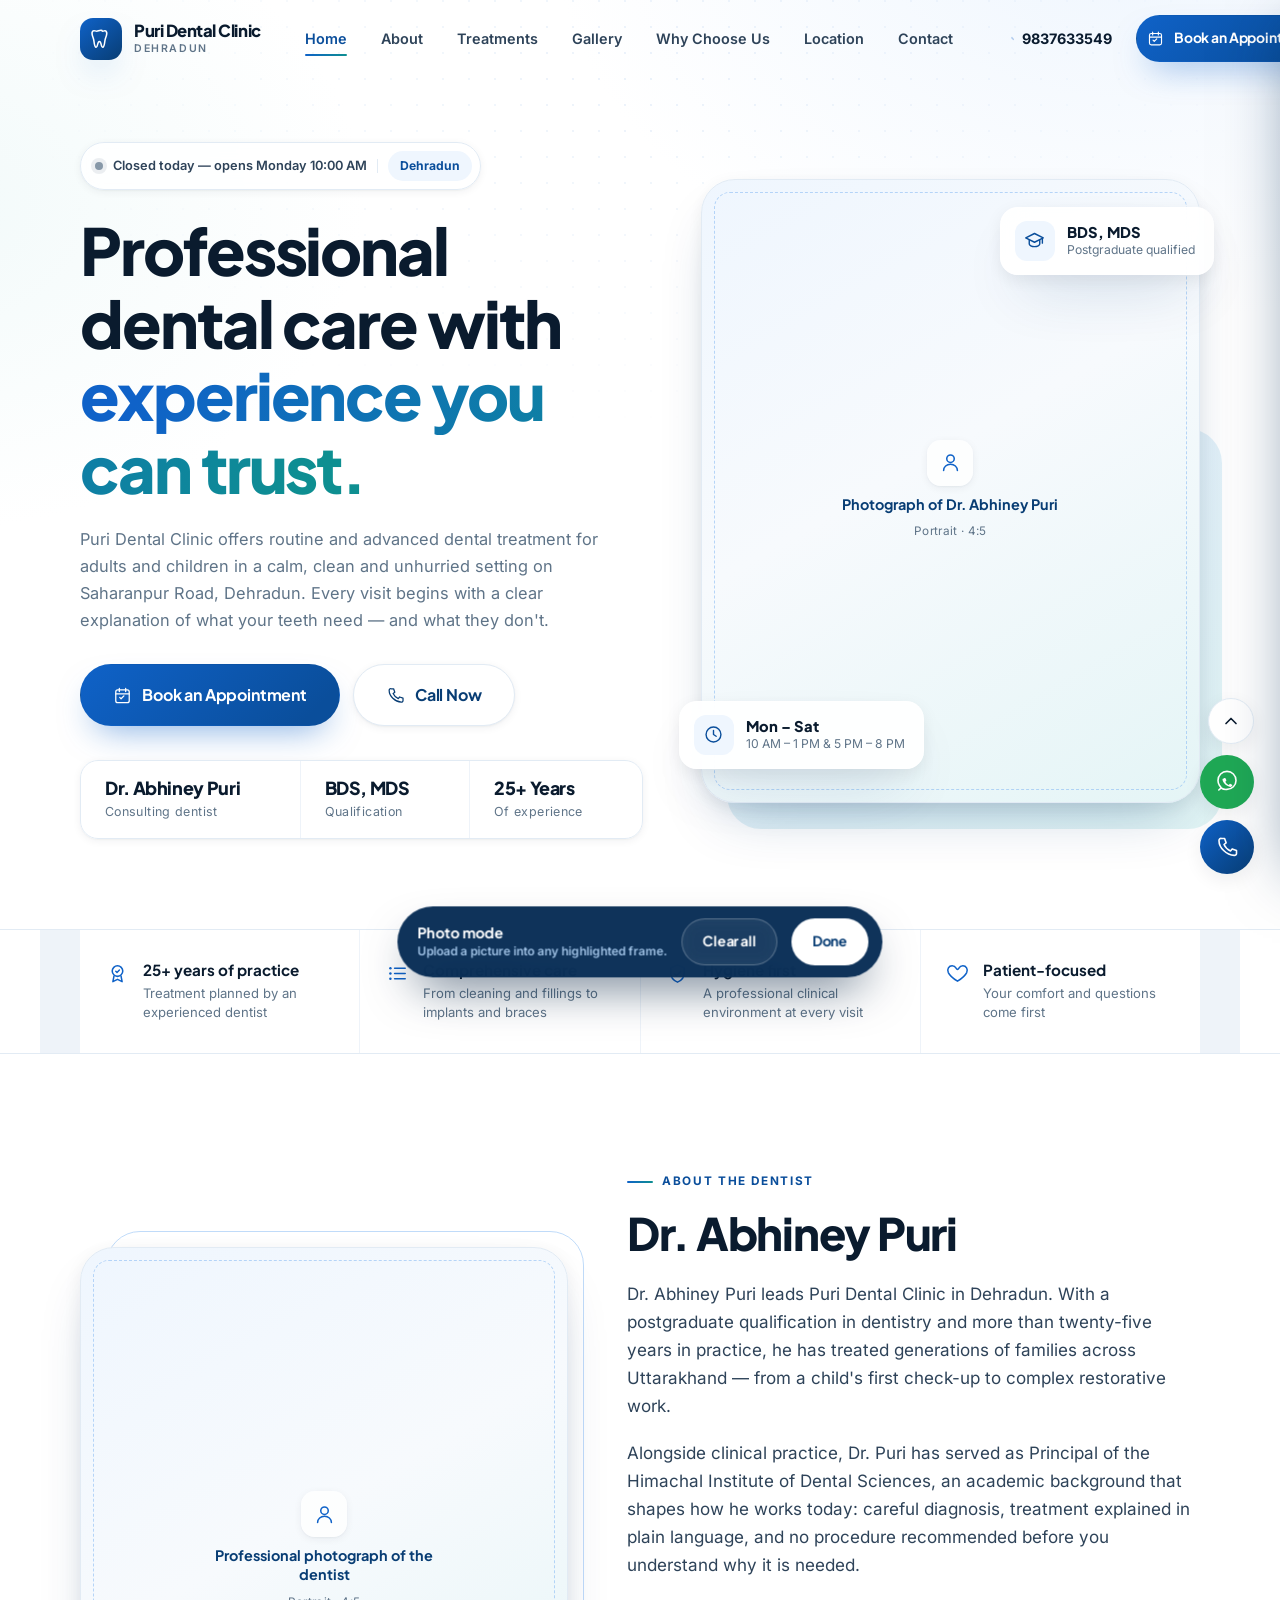
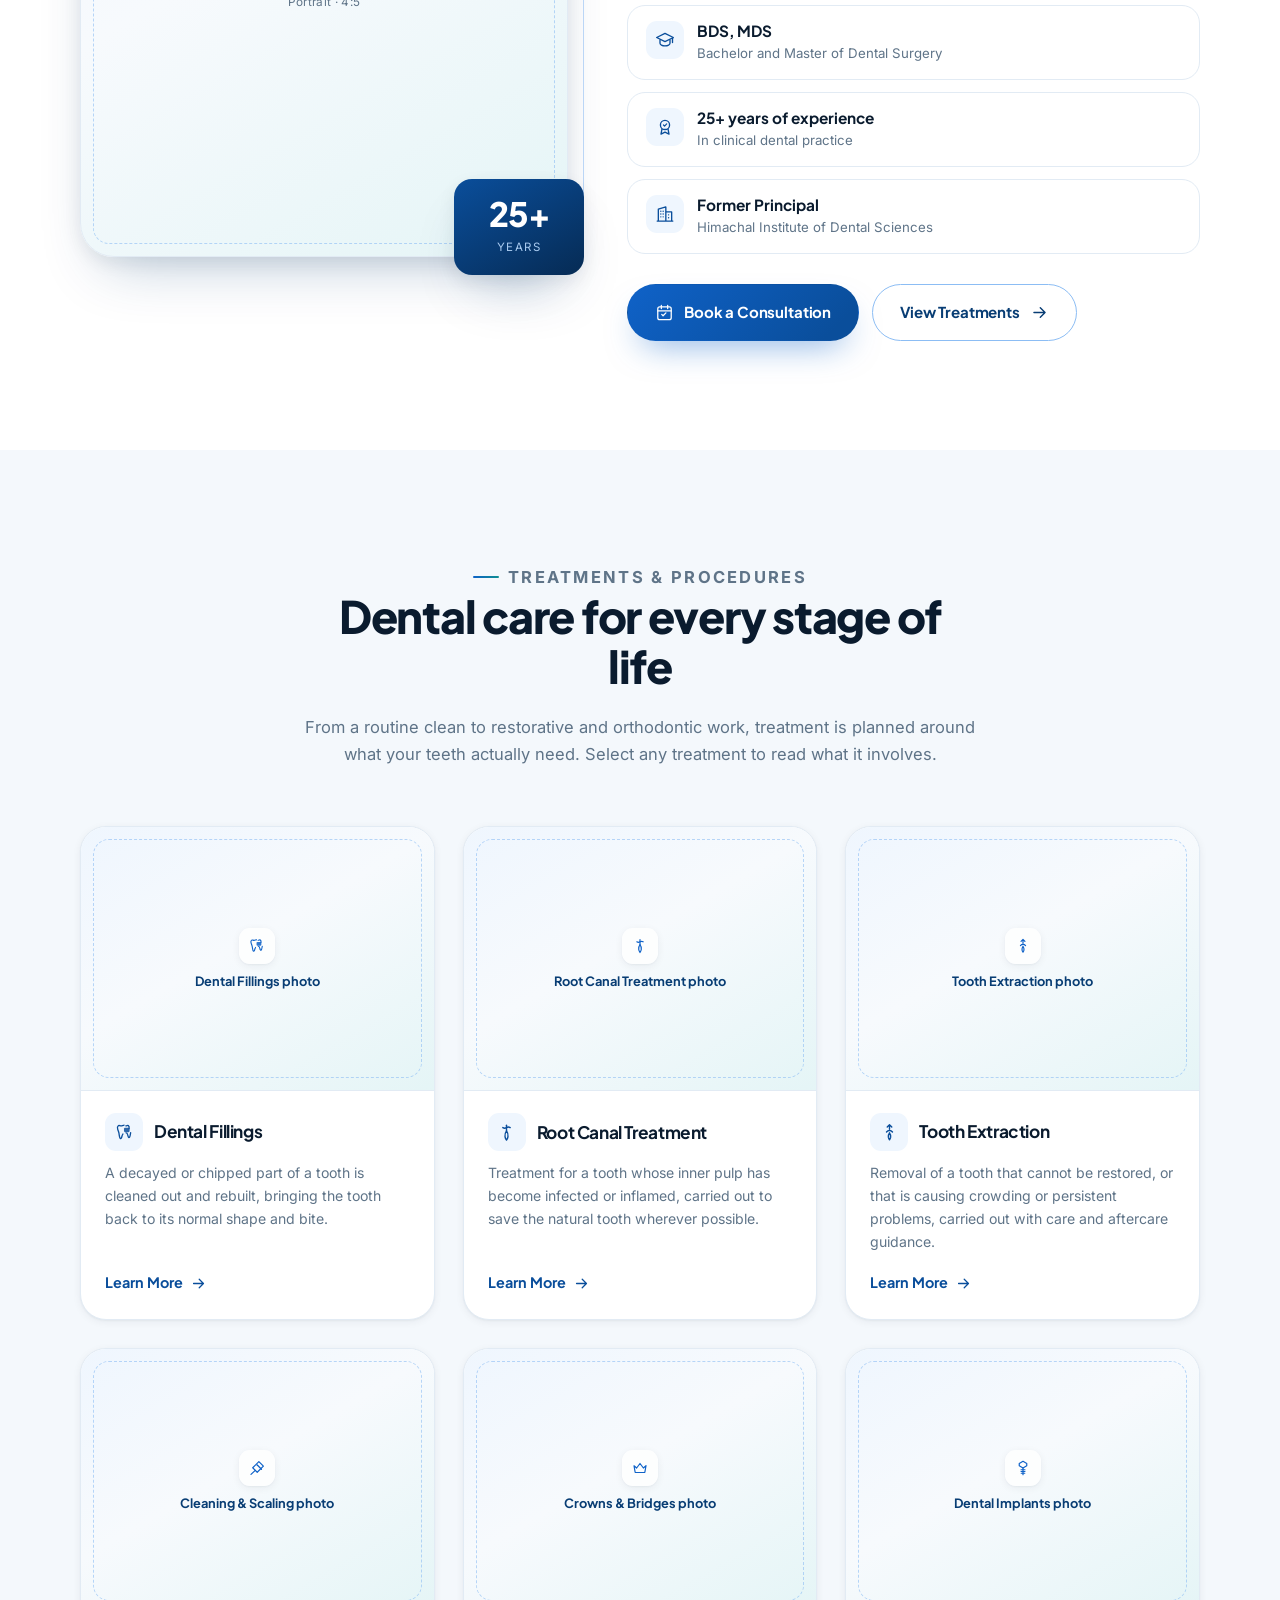
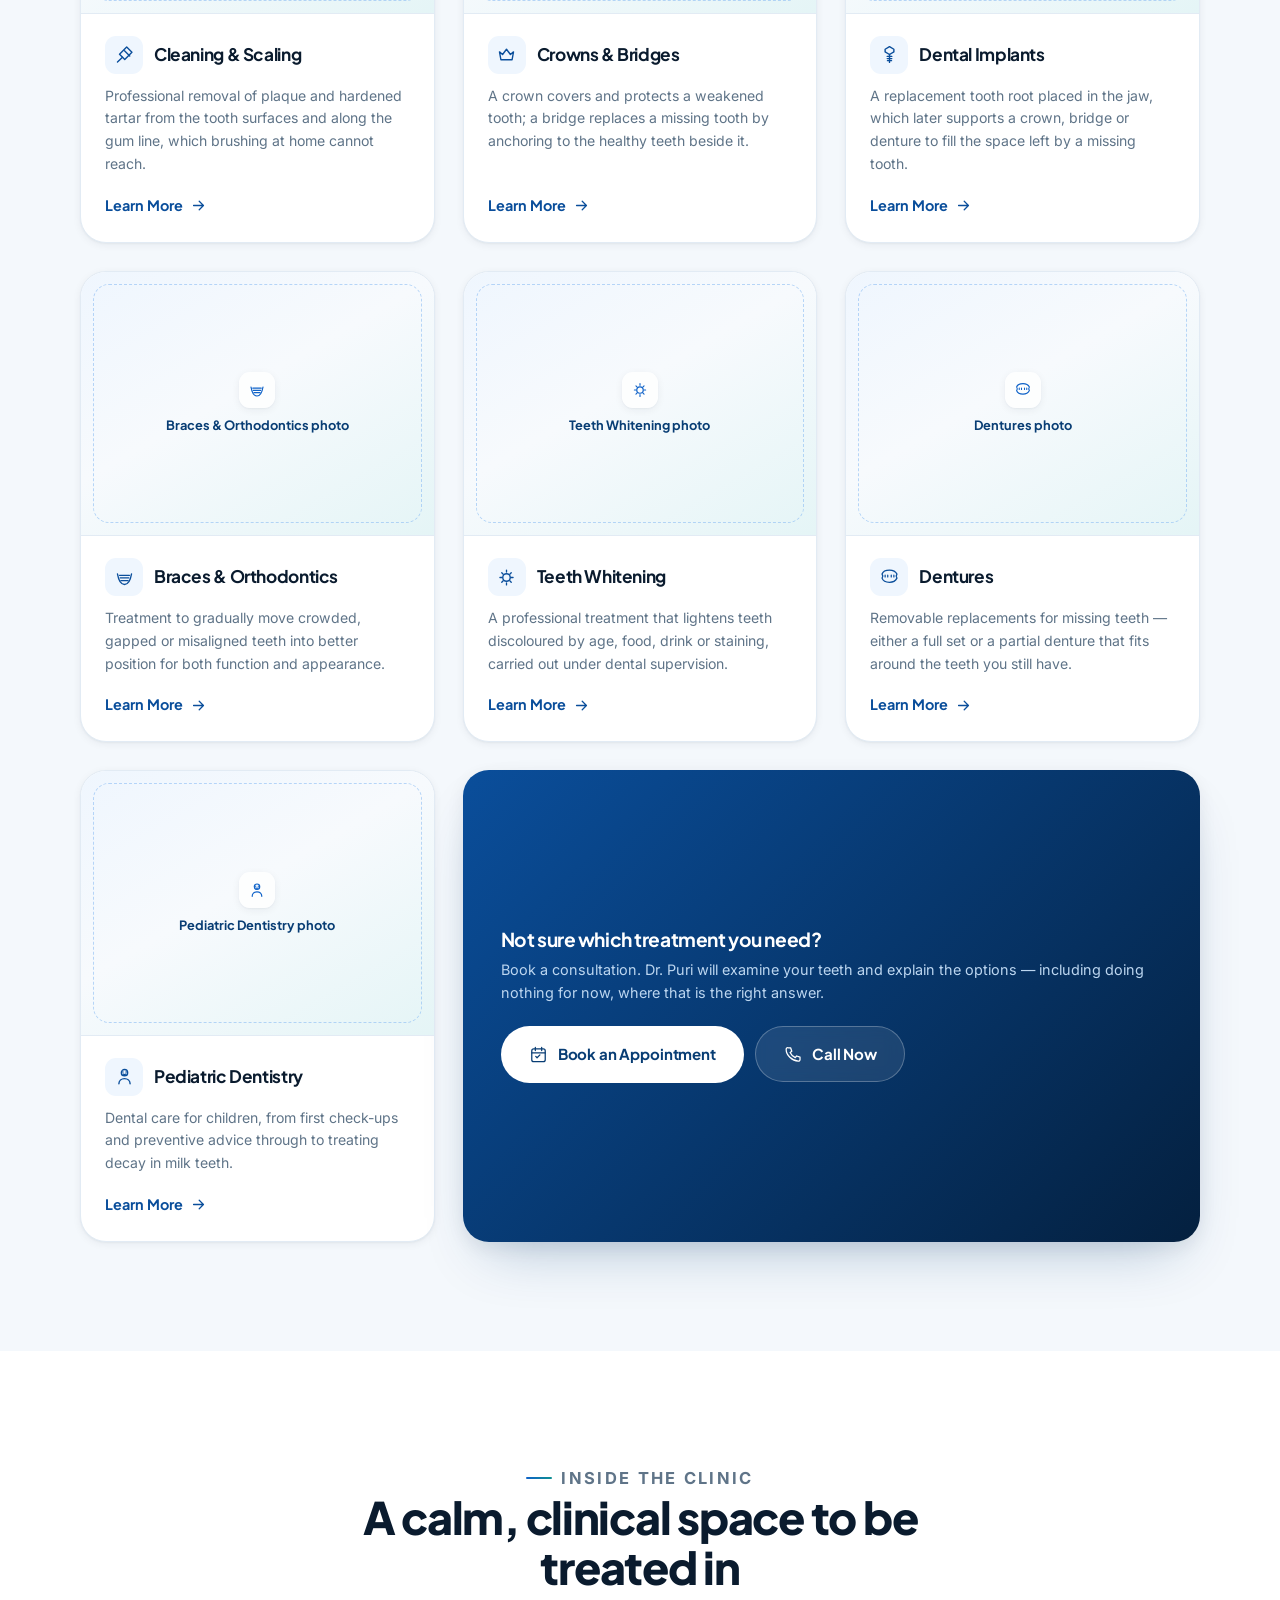
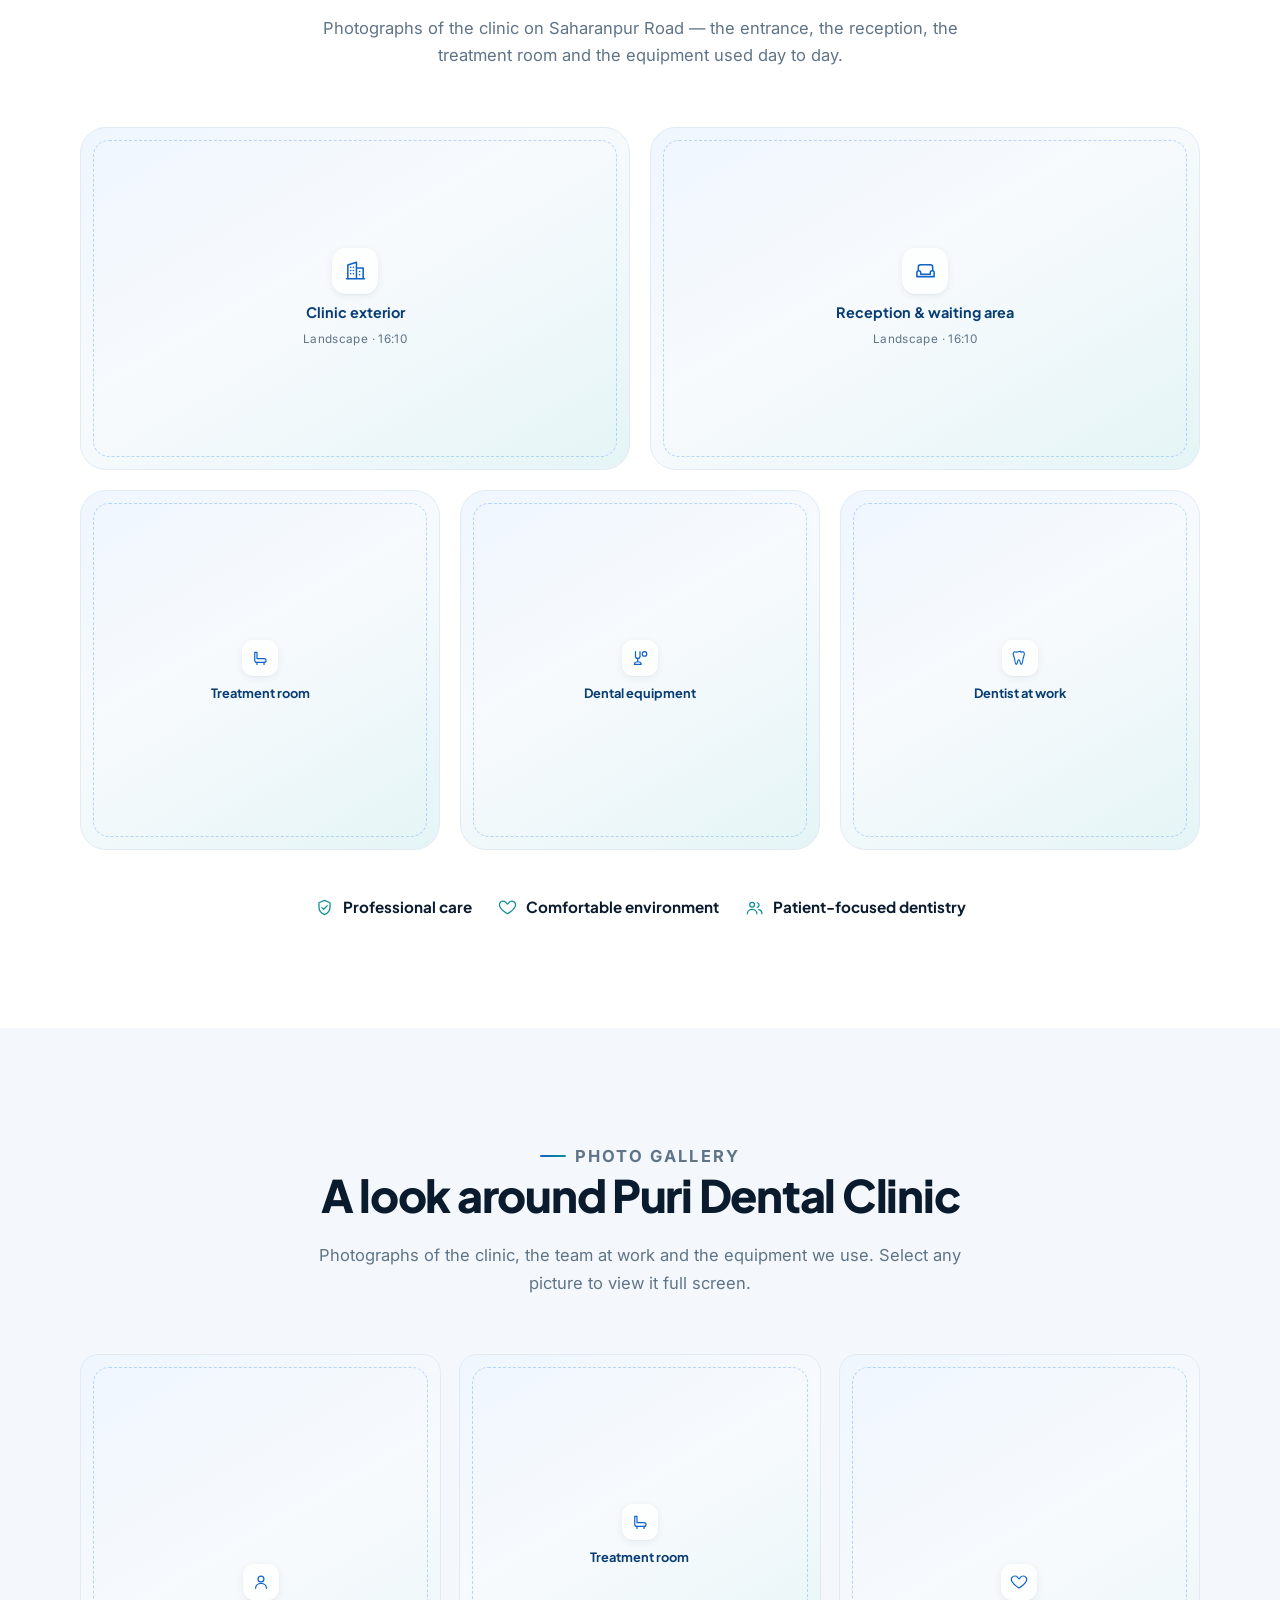
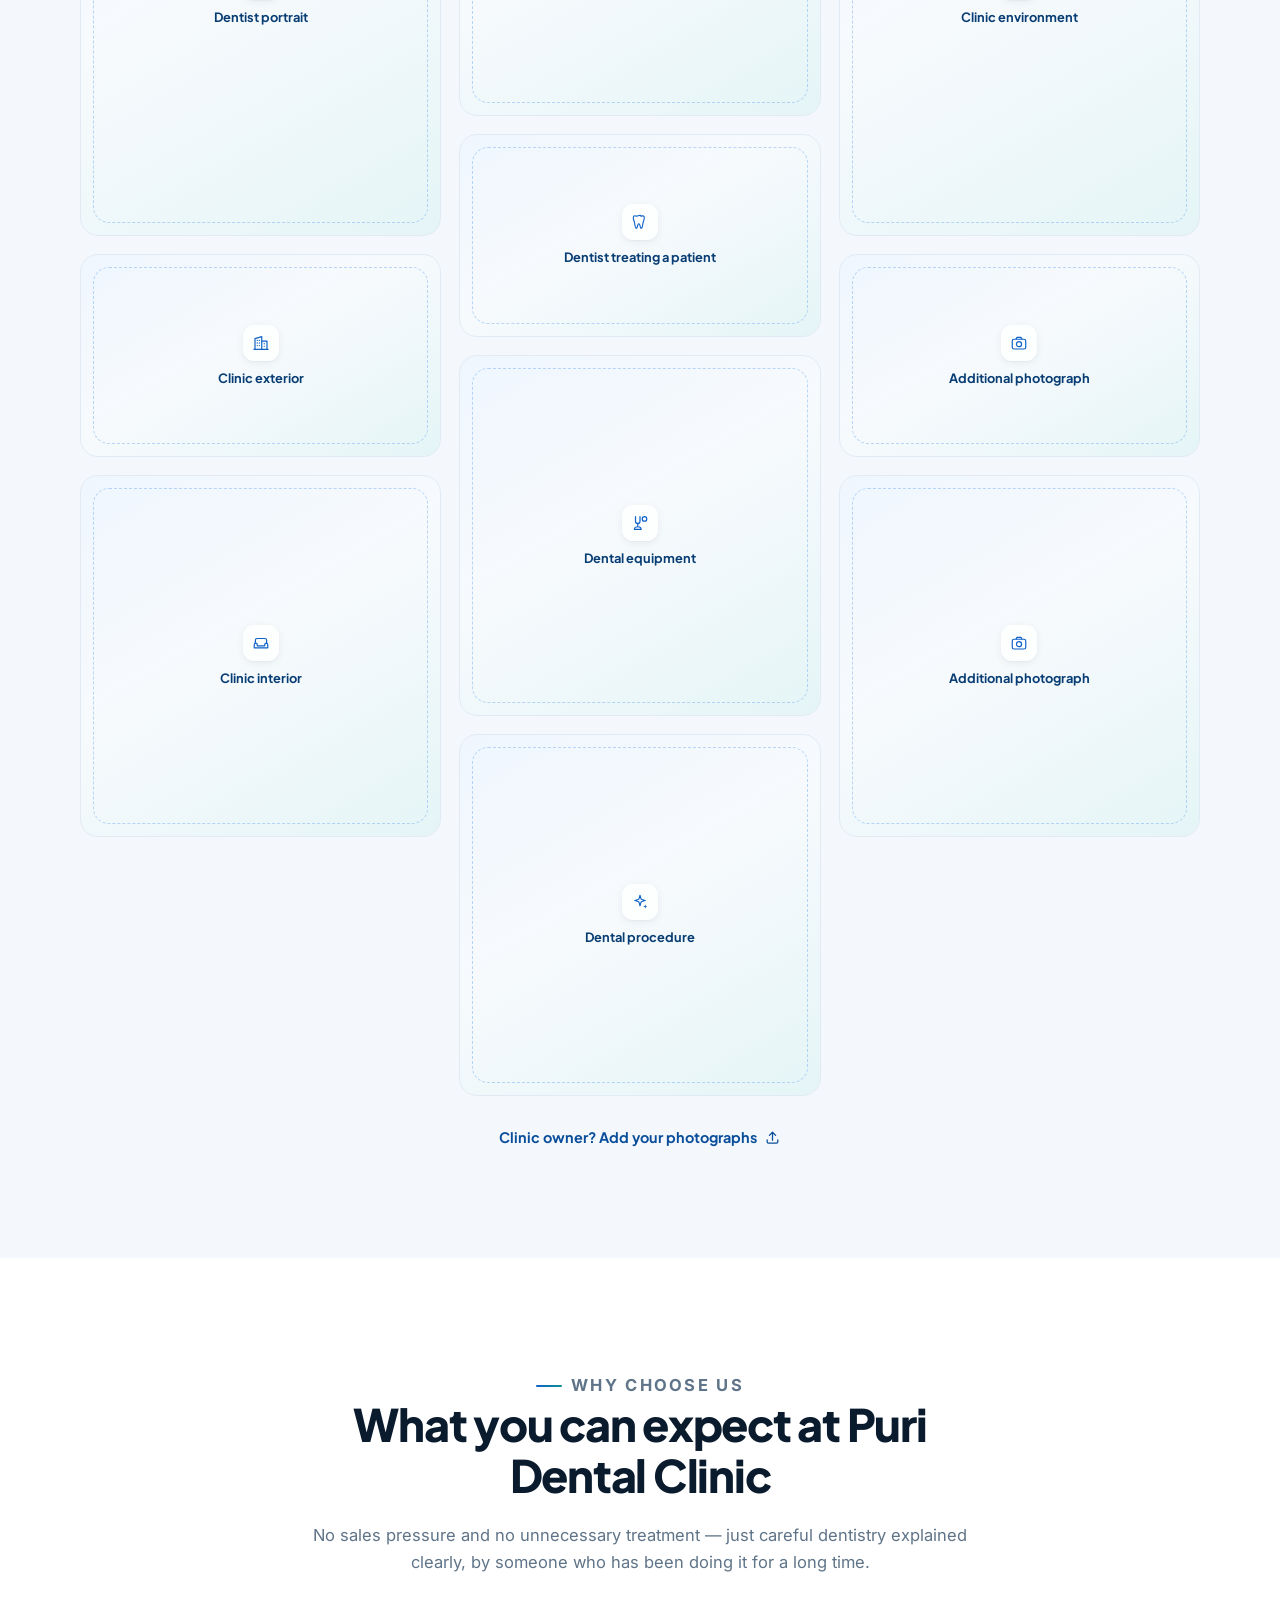
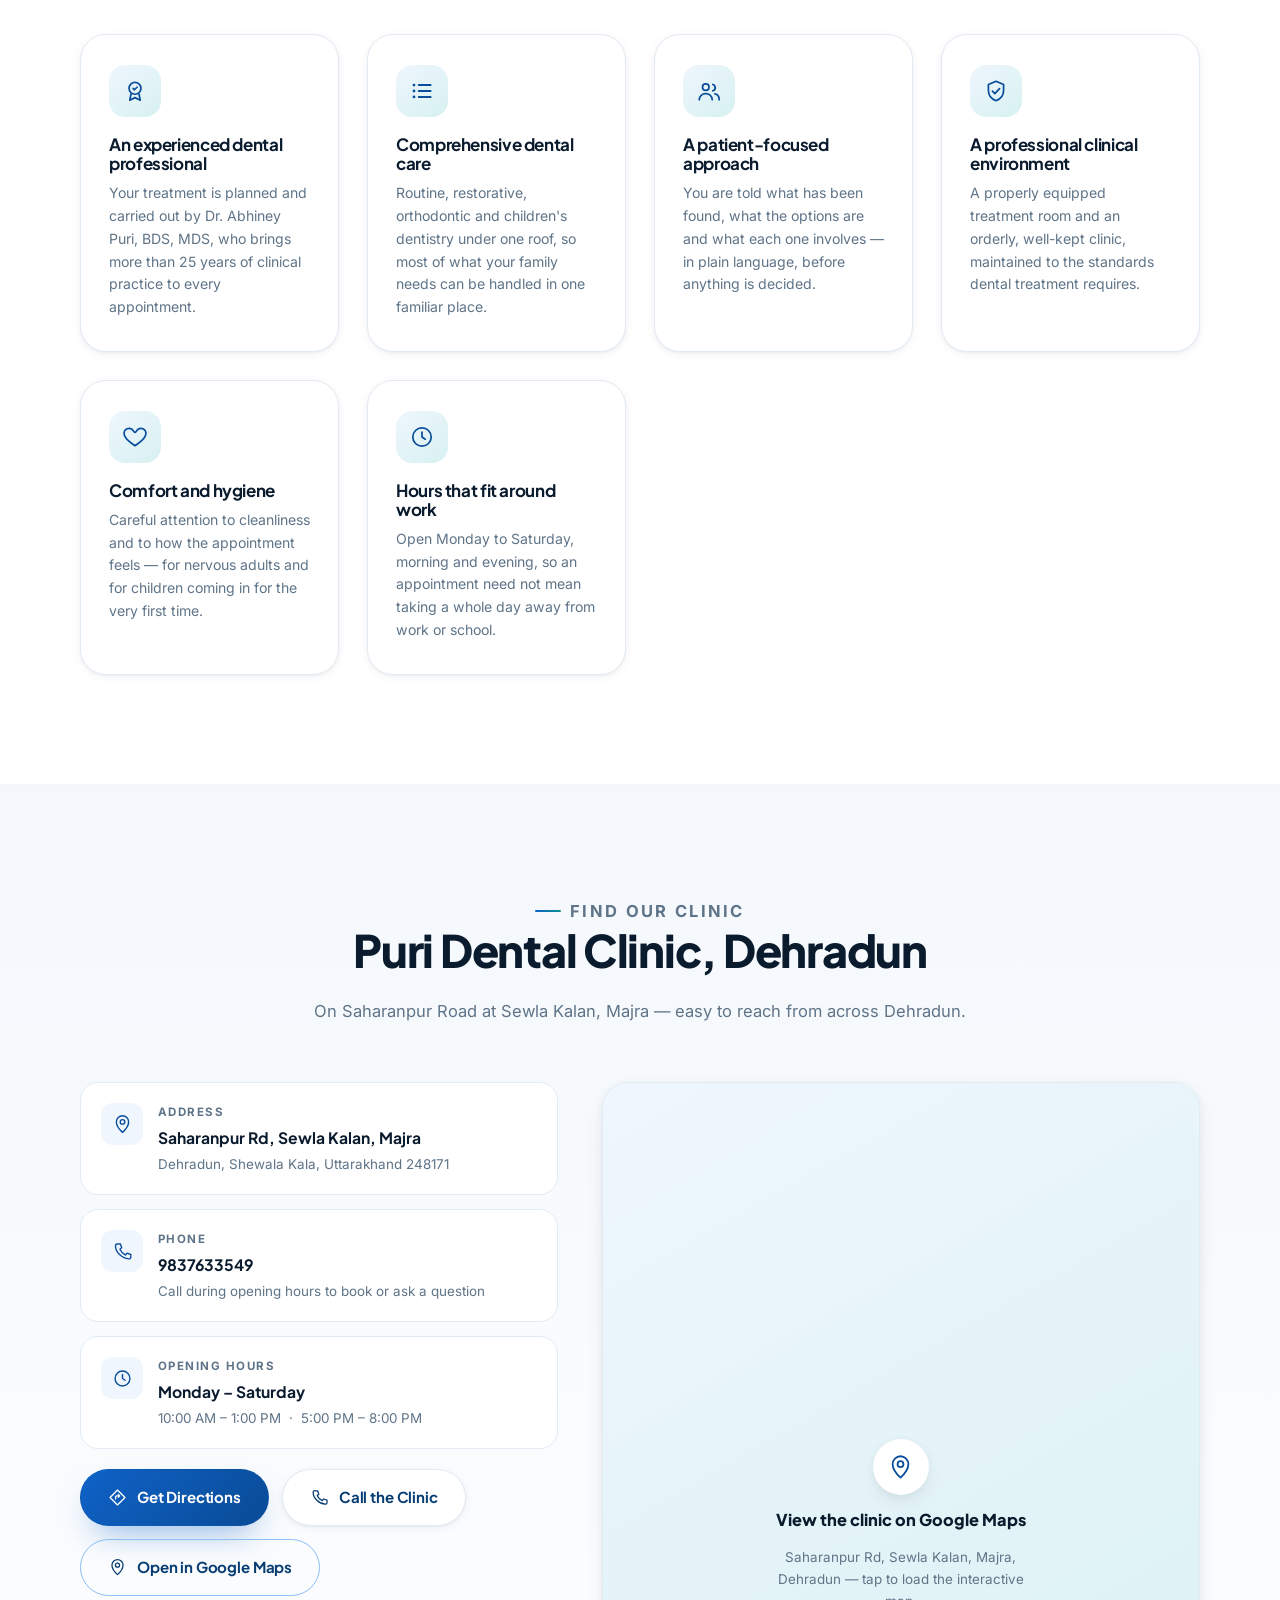
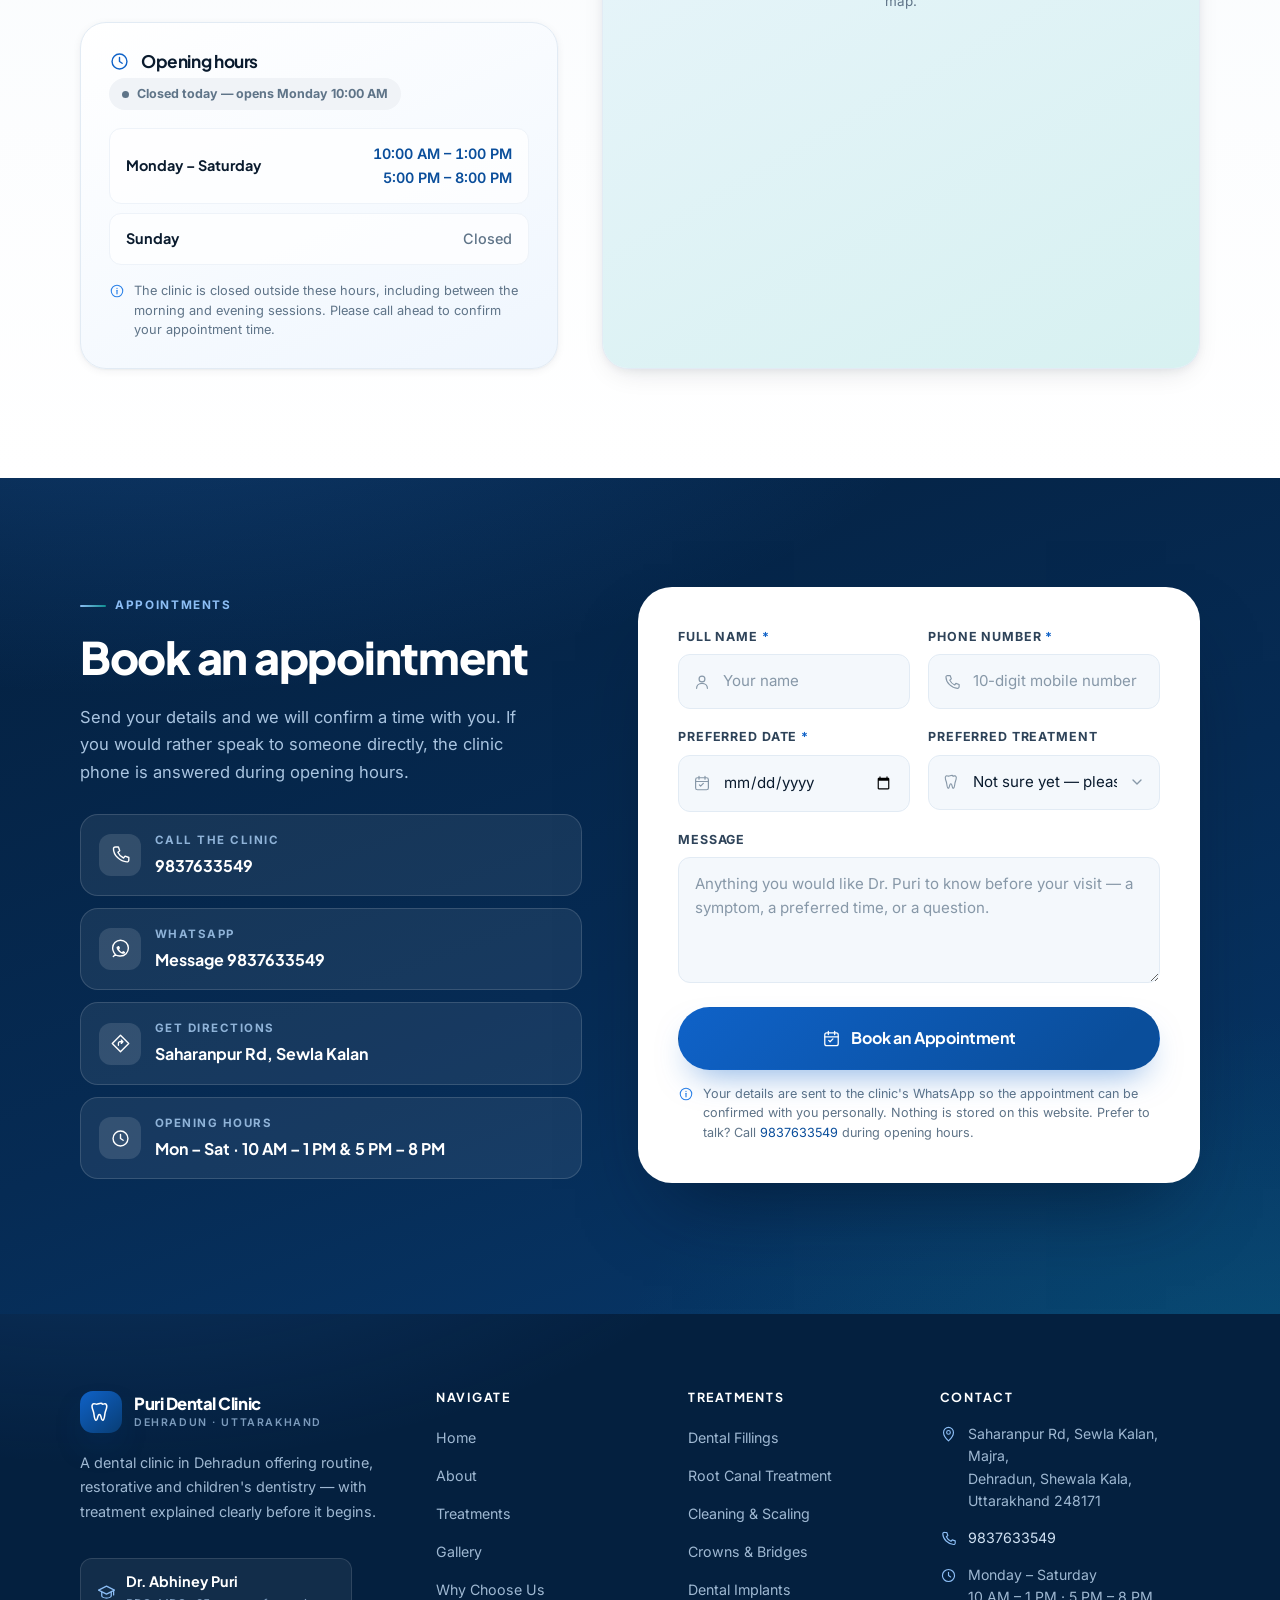
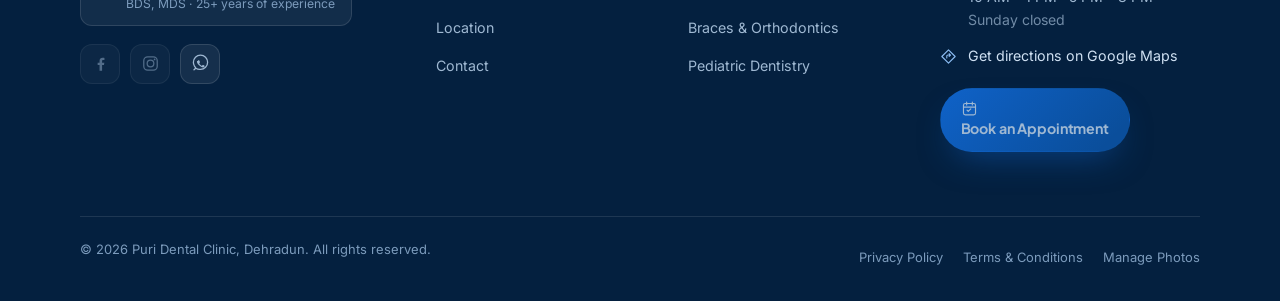
==== commit cae4e322: "Use the clinic's verified Google Maps place, add a share card Located the clinic's actual Google Map" ====
--- a/index.html
+++ b/index.html
@@ -13,7 +13,14 @@
 <meta property="og:title" content="Puri Dental Clinic, Dehradun | Dr. Abhiney Puri, BDS, MDS">
 <meta property="og:description" content="Comprehensive dental care in Dehradun led by Dr. Abhiney Puri, BDS, MDS — 25+ years of experience. Open Monday to Saturday.">
 <meta property="og:locale" content="en_IN">
+<!-- On deploy, change og:image to the full absolute URL (https://your-domain/assets/og-cover.png).
+     WhatsApp and several other crawlers will not resolve a relative image path. -->
+<meta property="og:image" content="assets/og-cover.png">
+<meta property="og:image:width" content="1200">
+<meta property="og:image:height" content="630">
+<meta property="og:image:alt" content="Puri Dental Clinic, Dehradun — Dr. Abhiney Puri, BDS, MDS, 25+ years of experience">
 <meta name="twitter:card" content="summary_large_image">
+<meta name="twitter:image" content="assets/og-cover.png">
 
 <link rel="icon" href="data:image/svg+xml,<svg xmlns='http://www.w3.org/2000/svg' viewBox='0 0 32 32'><rect width='32' height='32' rx='8' fill='%230F62C8'/><text x='16' y='22' font-family='Segoe UI,sans-serif' font-size='16' font-weight='700' fill='white' text-anchor='middle'>P</text></svg>">
 
@@ -37,6 +44,12 @@
     "addressCountry":"IN"
   },
   "telephone":"+91-9837633549",
+  "geo":{
+    "@type":"GeoCoordinates",
+    "latitude":30.2928929,
+    "longitude":78.0002189
+  },
+  "hasMap":"https://www.google.com/maps/search/?api=1&query=30.2928929%2C78.0002189&query_place_id=ChIJJ52WB8srCTkRspdic4AB0Fk",
   "areaServed":"Dehradun, Uttarakhand",
   "employee":{
     "@type":"Person",
@@ -1344,7 +1357,7 @@
 
         <div class="hero-actions" style="margin:20px 0 26px">
           <a class="btn btn-primary"
-             href="https://www.google.com/maps/dir/?api=1&destination=Puri%20Dental%20Clinic%2C%20Saharanpur%20Rd%2C%20Sewla%20Kalan%2C%20Majra%2C%20Dehradun%2C%20Uttarakhand%20248171"
+             href="https://www.google.com/maps/dir/?api=1&destination=Puri%20Dental%20Clinic%2C%20Saharanpur%20Rd%2C%20Dehradun&destination_place_id=ChIJJ52WB8srCTkRspdic4AB0Fk"
              target="_blank" rel="noopener">
             <svg aria-hidden="true"><use href="#icon-directions"/></svg>
             Get Directions
@@ -1352,6 +1365,12 @@
           <a class="btn btn-ghost" href="tel:+919837633549">
             <svg aria-hidden="true"><use href="#icon-phone"/></svg>
             Call the Clinic
+          </a>
+          <a class="btn btn-outline"
+             href="https://www.google.com/maps/search/?api=1&query=30.2928929%2C78.0002189&query_place_id=ChIJJ52WB8srCTkRspdic4AB0Fk"
+             target="_blank" rel="noopener">
+            <svg aria-hidden="true"><use href="#icon-pin"/></svg>
+            Open in Google Maps
           </a>
         </div>
 
@@ -1380,7 +1399,7 @@
 
       <div class="map-frame reveal" data-d="1">
         <button type="button" class="map-facade" id="mapFacade"
-                data-embed="https://www.google.com/maps?q=Puri+Dental+Clinic,+Saharanpur+Rd,+Sewla+Kalan,+Majra,+Dehradun,+Uttarakhand+248171&output=embed"
+                data-embed="https://maps.google.com/maps?q=30.2928929,78.0002189&z=17&hl=en&output=embed"
                 aria-label="Load the interactive Google Map of Puri Dental Clinic">
           <span class="mf-in">
             <span class="mf-ic"><svg aria-hidden="true"><use href="#icon-pin"/></svg></span>
@@ -1422,7 +1441,7 @@
         </a>
 
         <a class="appt-contact"
-           href="https://www.google.com/maps/dir/?api=1&destination=Puri%20Dental%20Clinic%2C%20Saharanpur%20Rd%2C%20Sewla%20Kalan%2C%20Majra%2C%20Dehradun%2C%20Uttarakhand%20248171"
+           href="https://www.google.com/maps/dir/?api=1&destination=Puri%20Dental%20Clinic%2C%20Saharanpur%20Rd%2C%20Dehradun&destination_place_id=ChIJJ52WB8srCTkRspdic4AB0Fk"
            target="_blank" rel="noopener">
           <span class="ic"><svg aria-hidden="true"><use href="#icon-directions"/></svg></span>
           <span>
@@ -1628,7 +1647,7 @@
           <li>
             <svg aria-hidden="true"><use href="#icon-directions"/></svg>
             <span>
-              <a href="https://www.google.com/maps/dir/?api=1&destination=Puri%20Dental%20Clinic%2C%20Saharanpur%20Rd%2C%20Sewla%20Kalan%2C%20Majra%2C%20Dehradun%2C%20Uttarakhand%20248171"
+              <a href="https://www.google.com/maps/dir/?api=1&destination=Puri%20Dental%20Clinic%2C%20Saharanpur%20Rd%2C%20Dehradun&destination_place_id=ChIJJ52WB8srCTkRspdic4AB0Fk"
                  target="_blank" rel="noopener">Get directions on Google Maps</a>
             </span>
           </li>
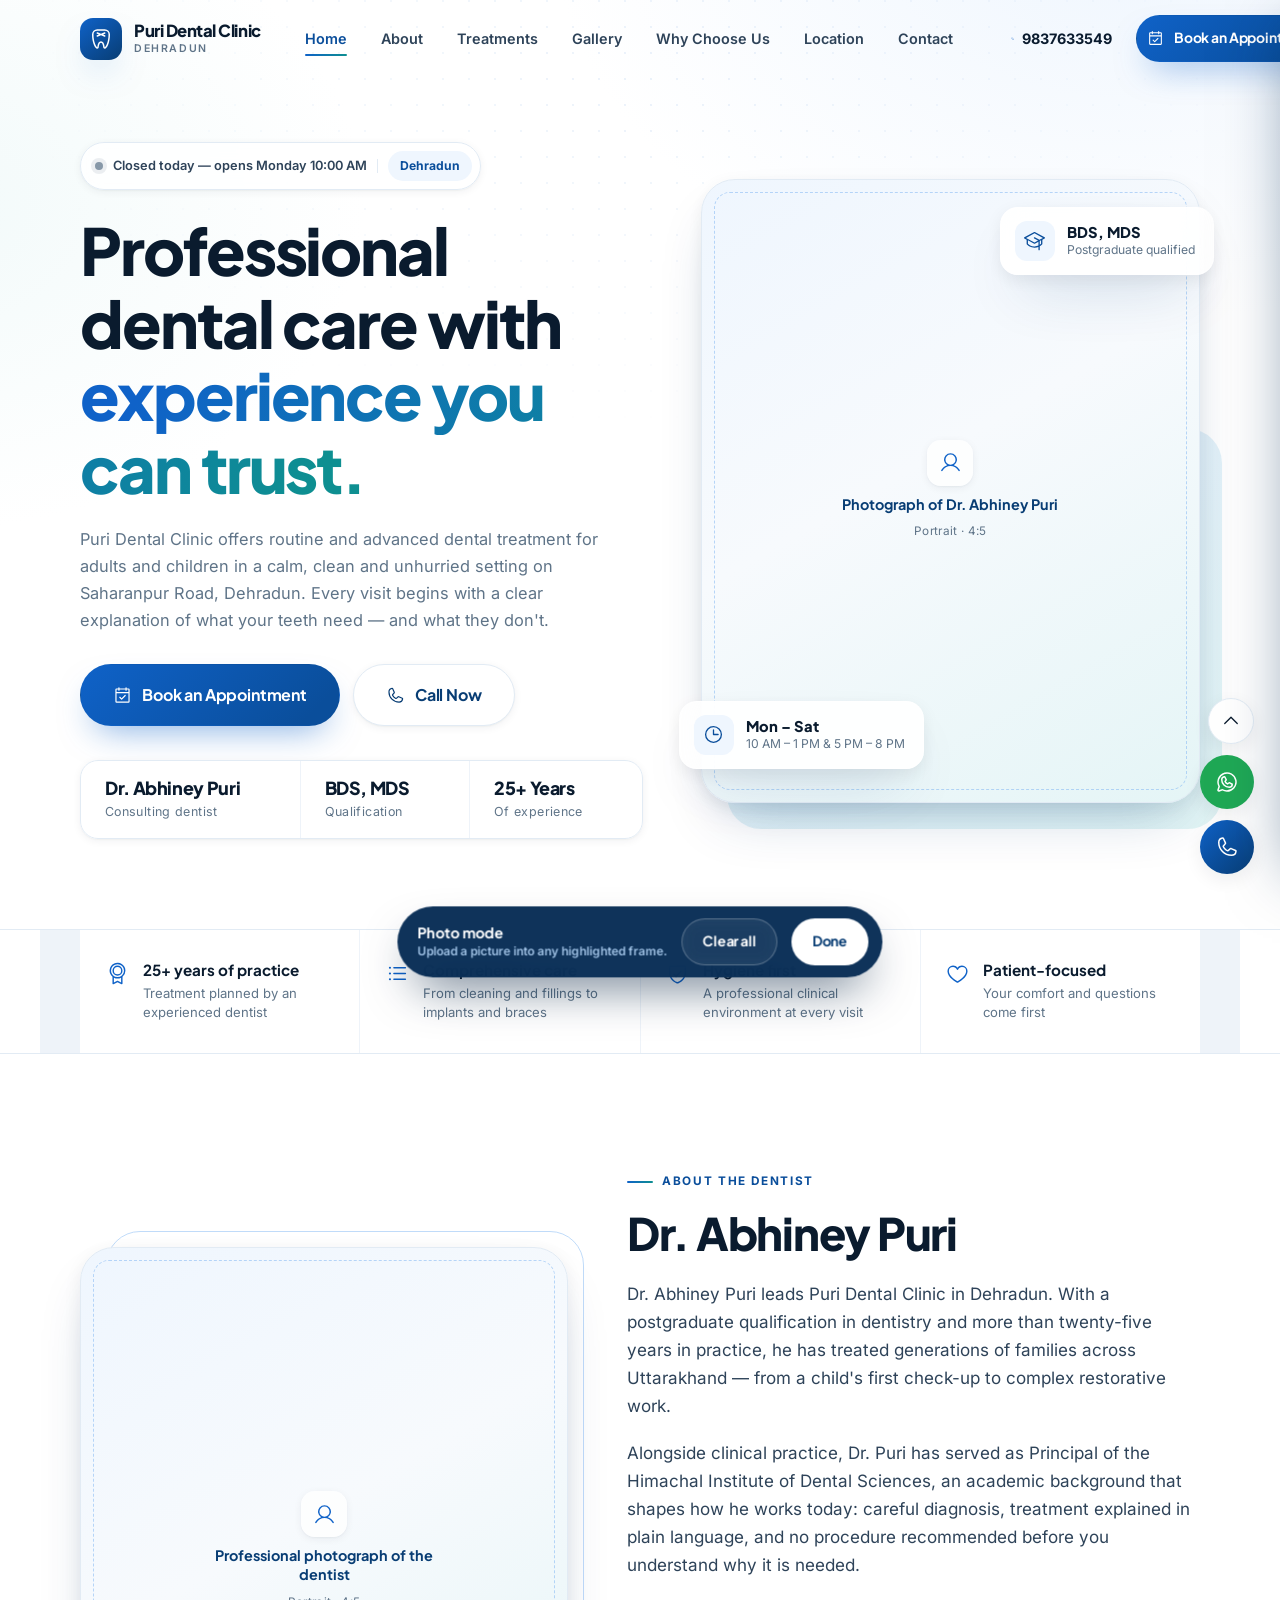
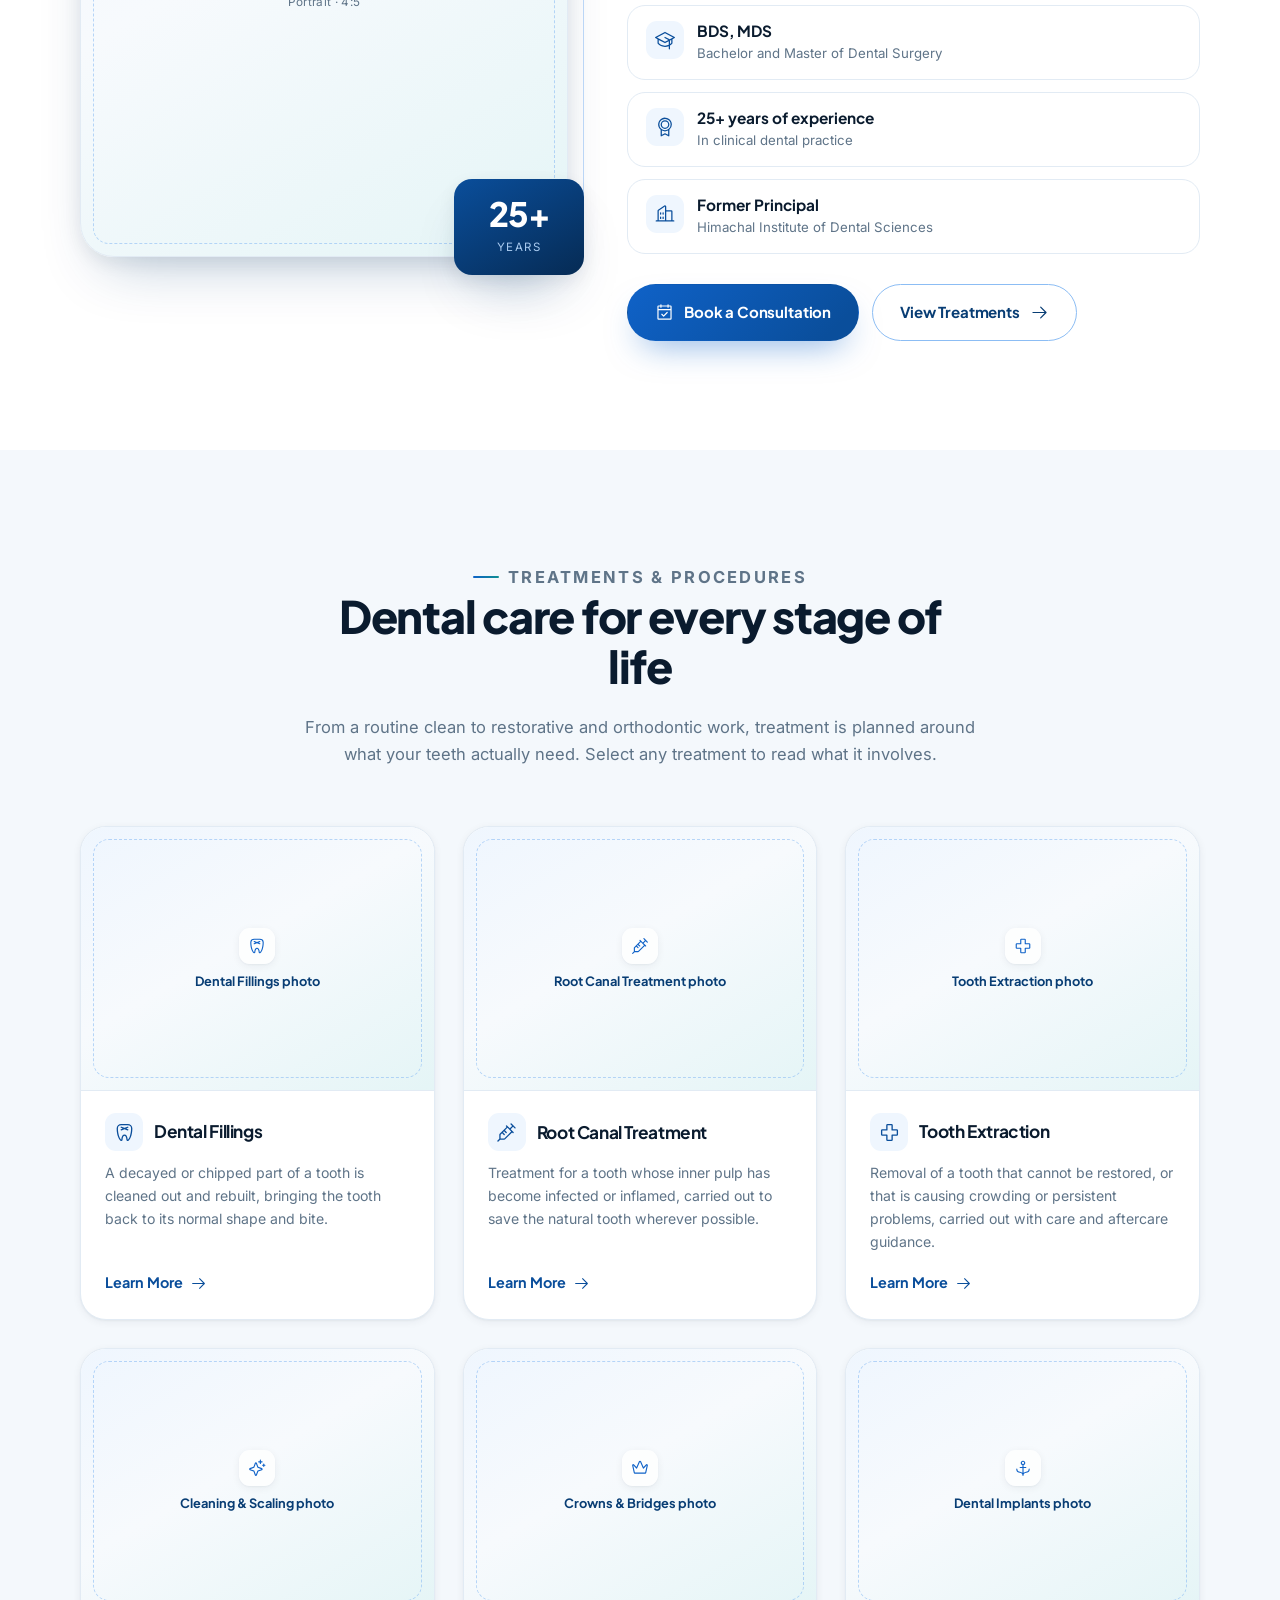
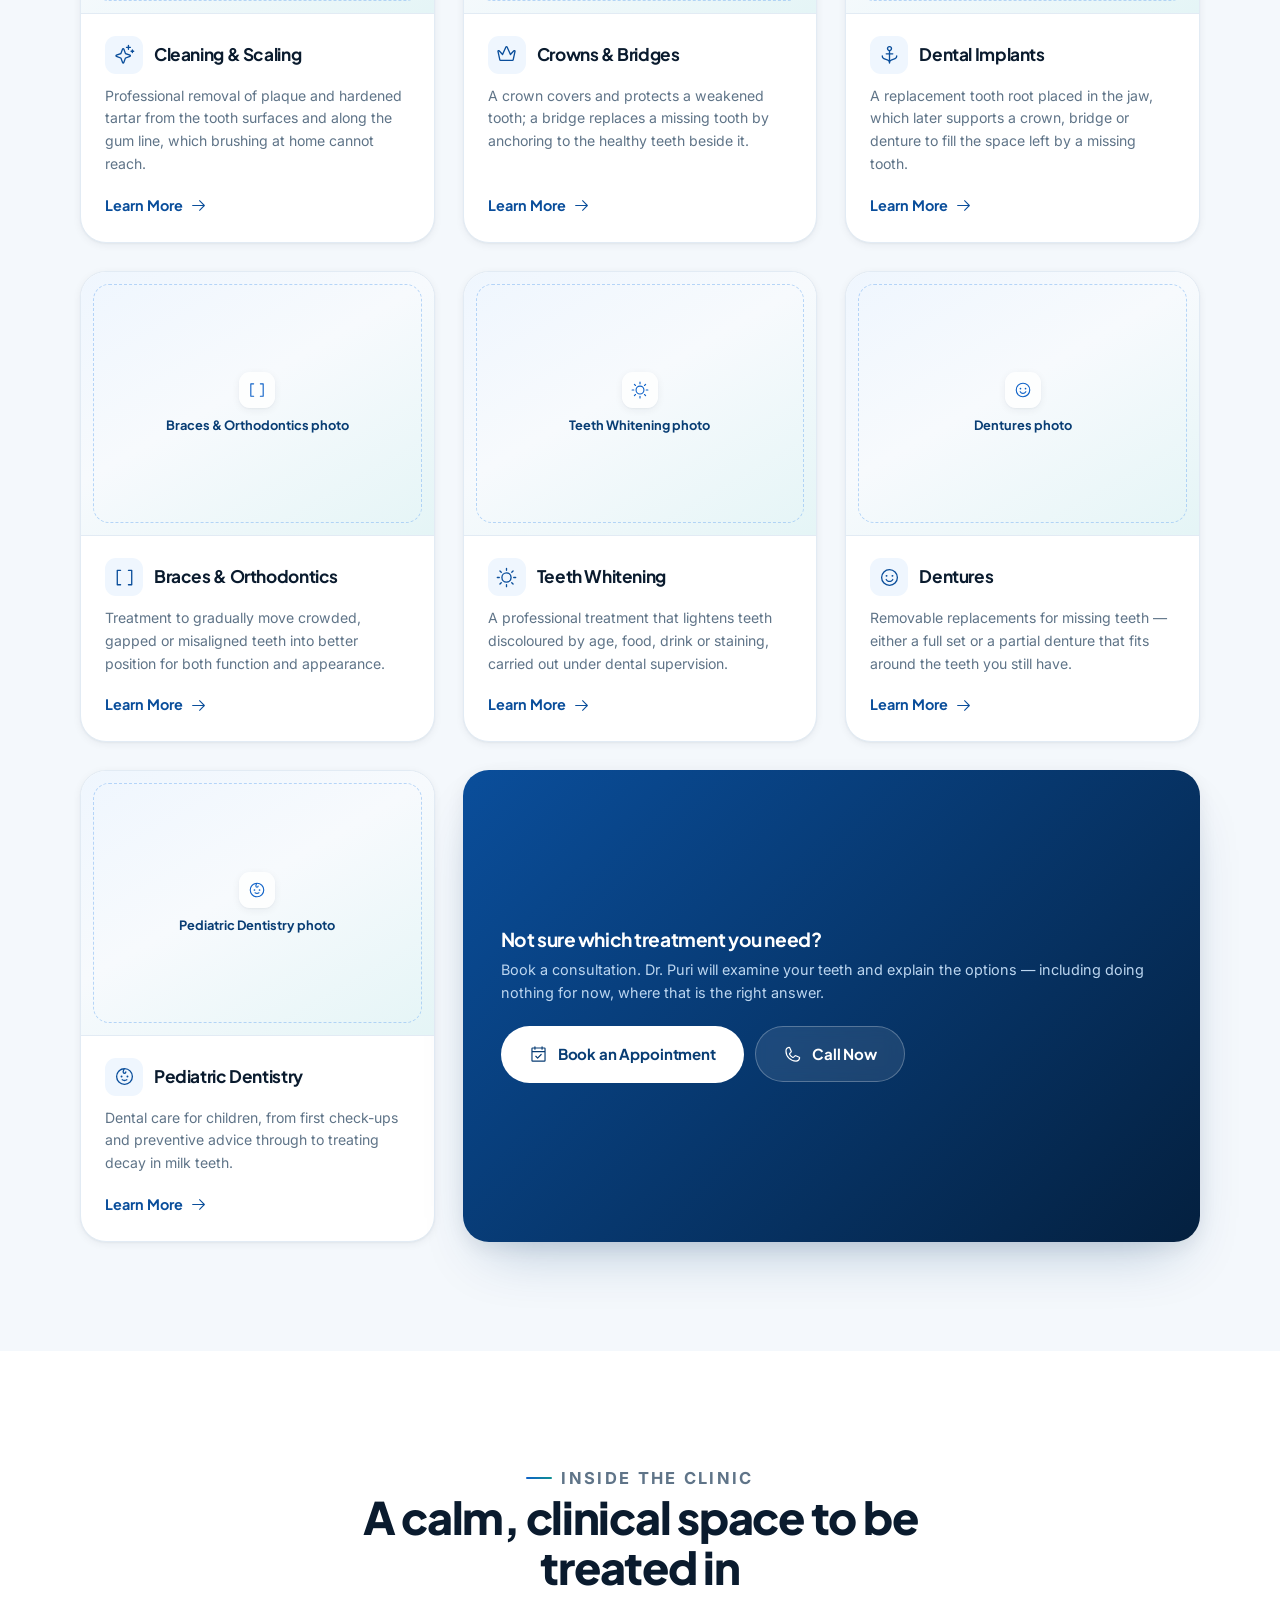
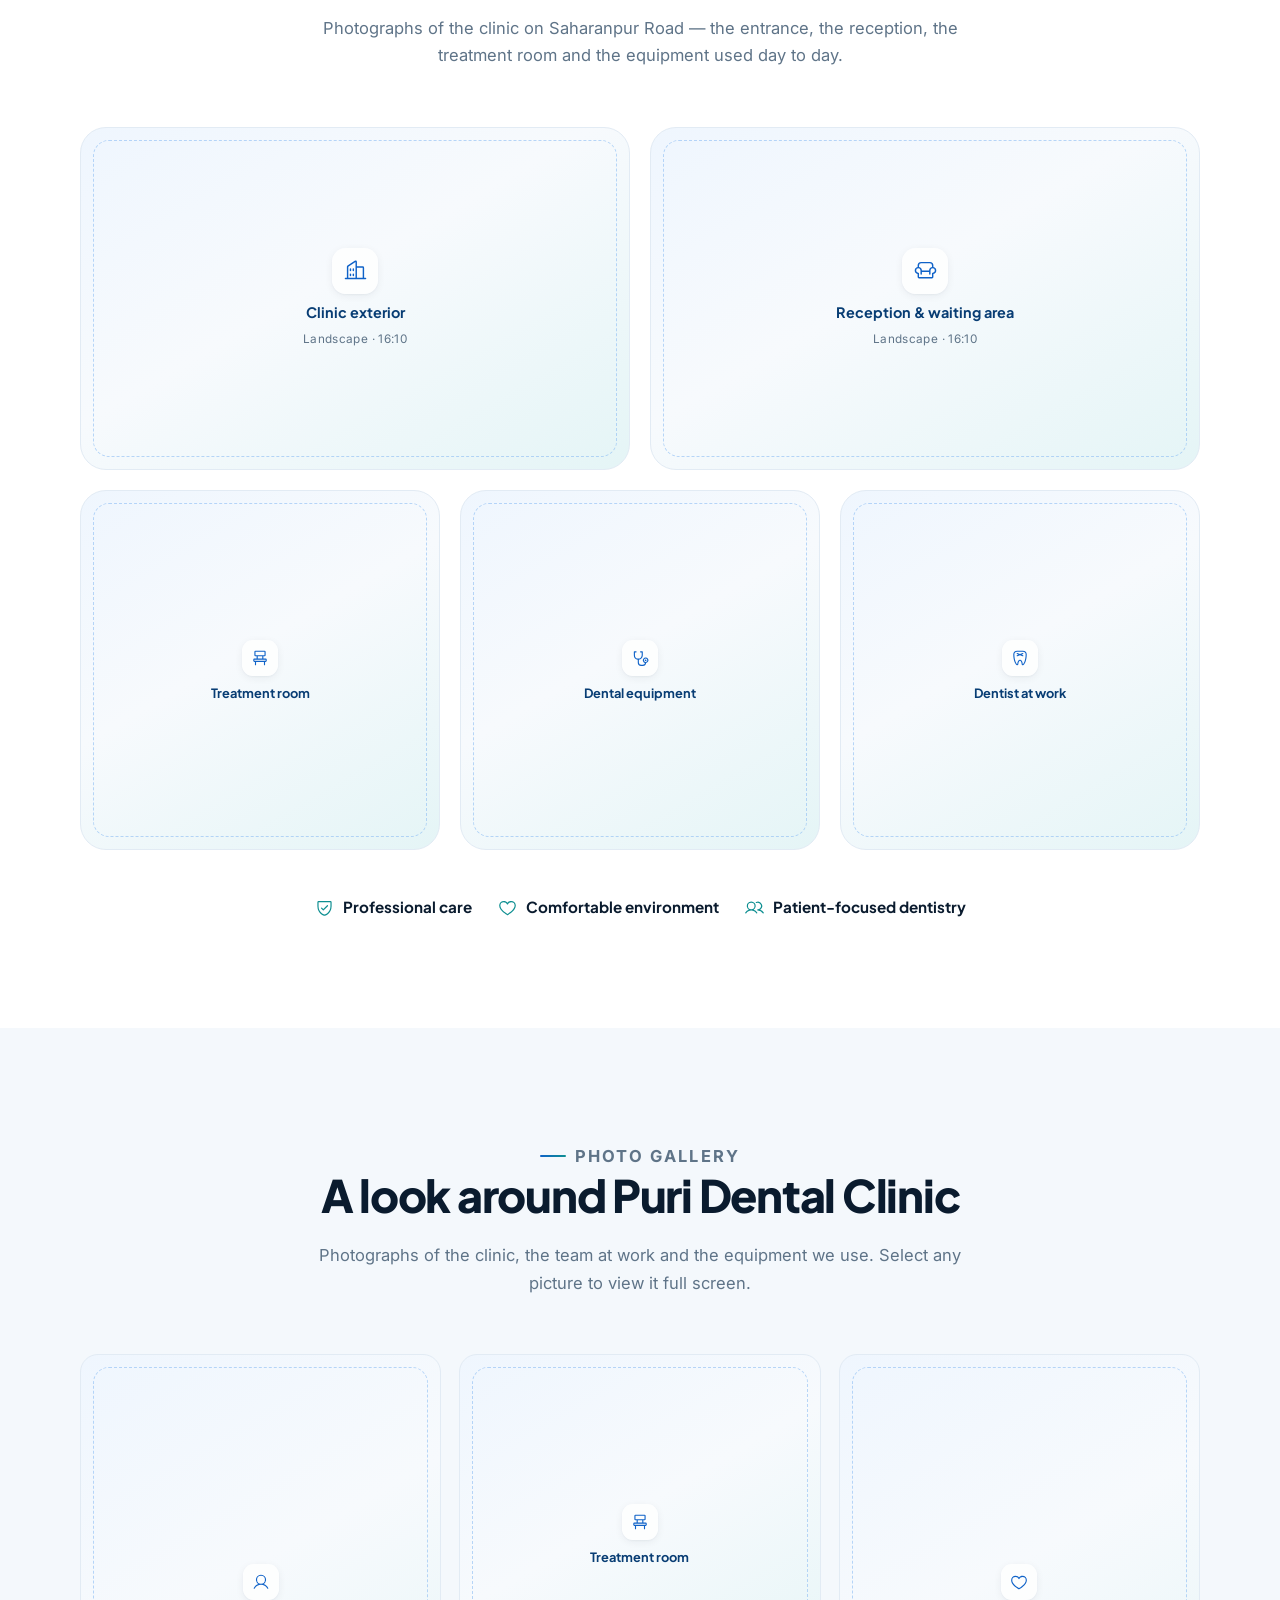
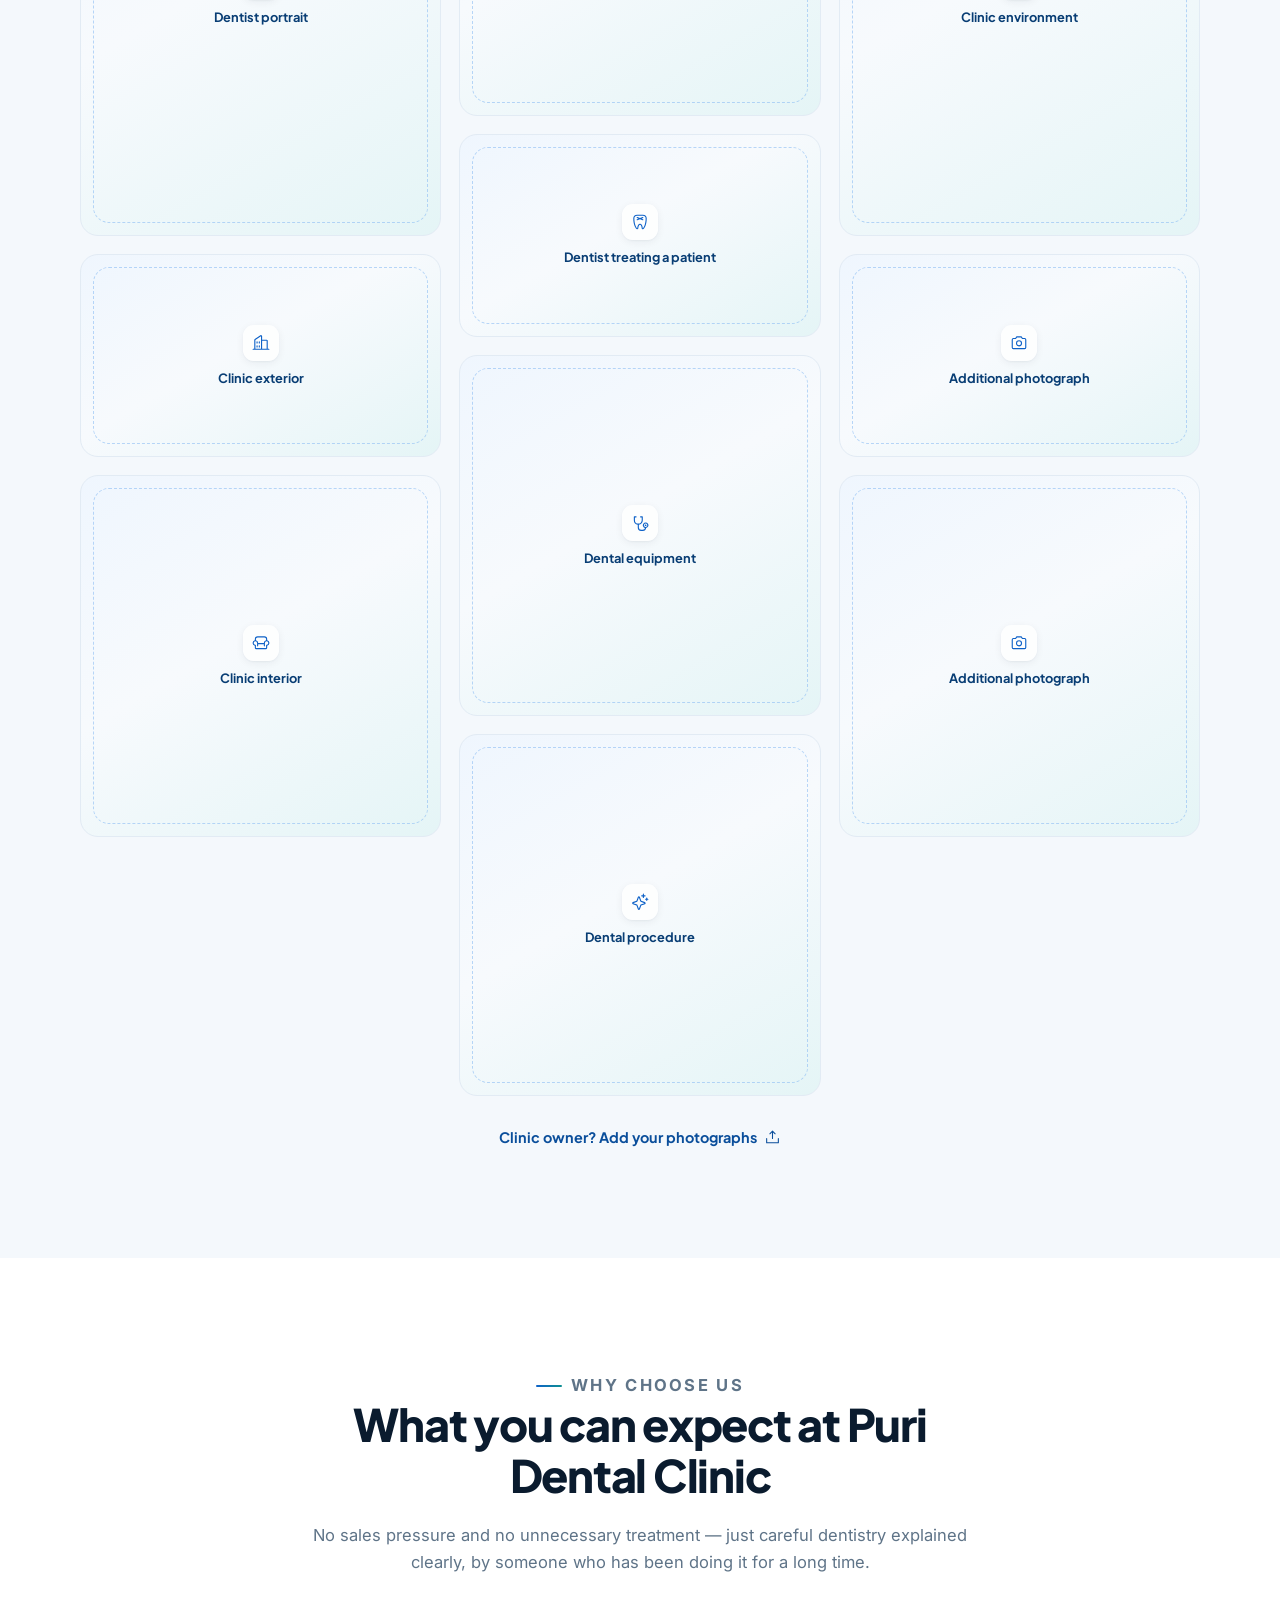
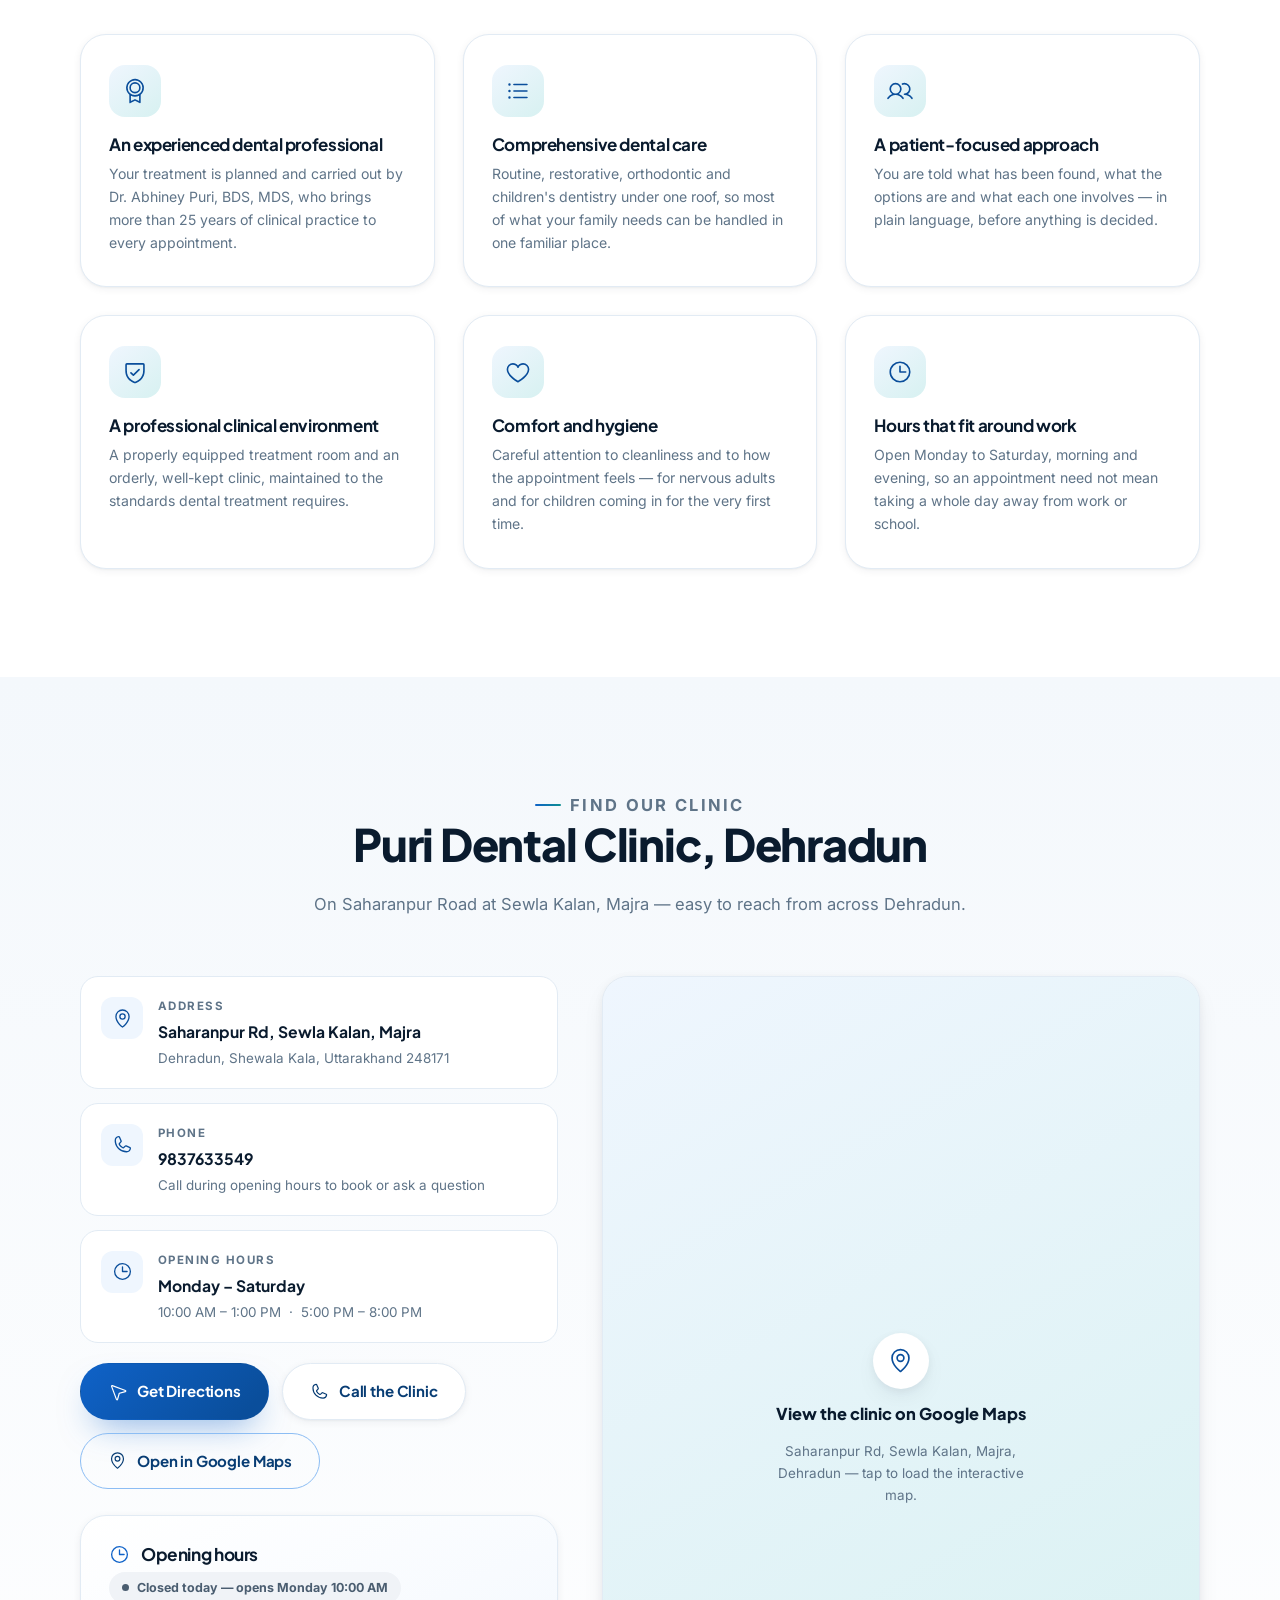
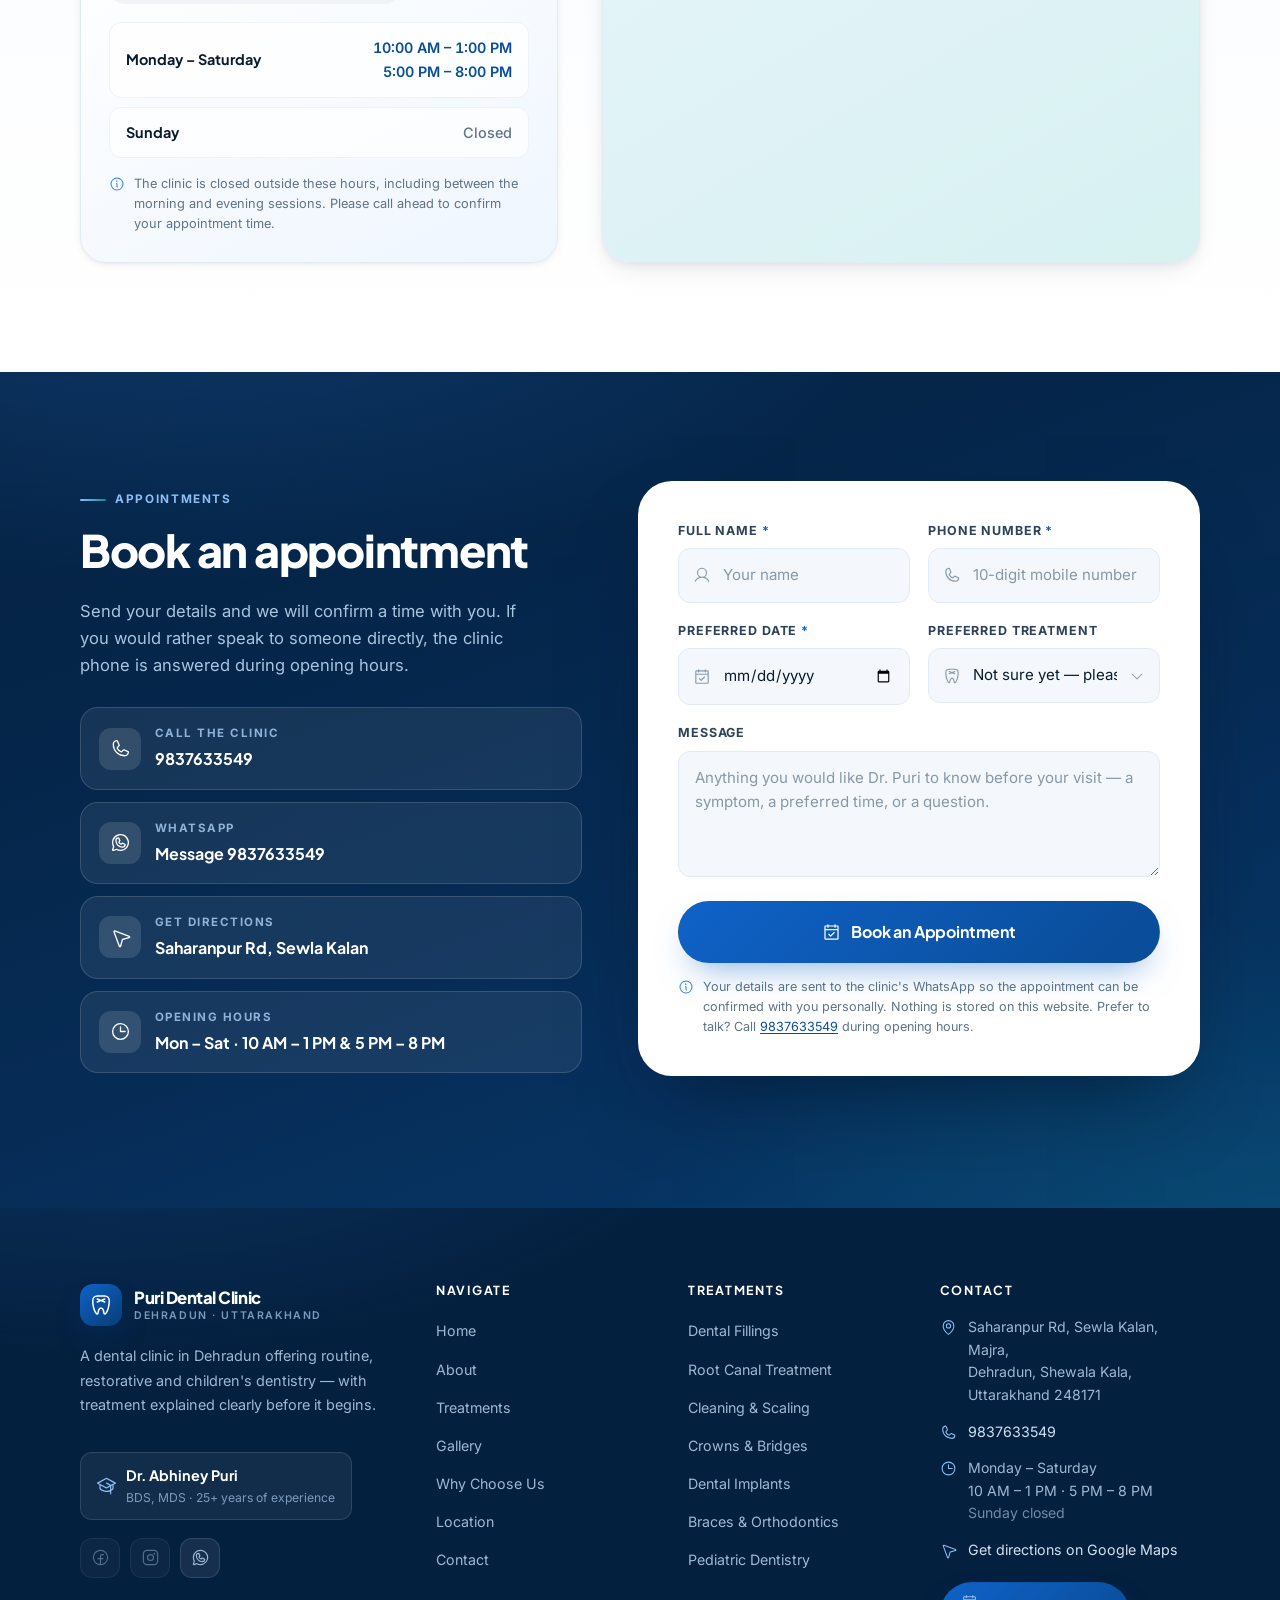
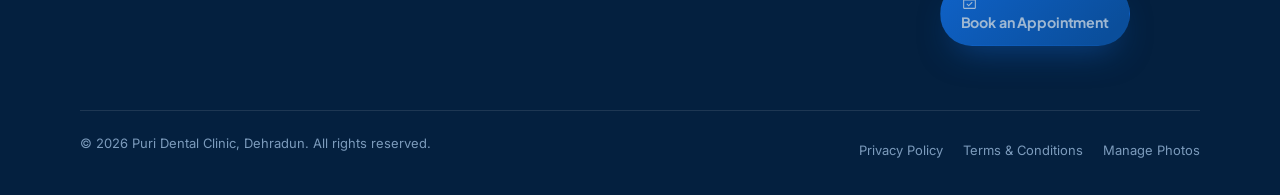
==== commit e49bd2a1: "Professional icon set, fix focus/upload bugs, 3.7x faster LCP Icons: replaced the hand-drawn SVGs wi" ====
--- a/index.html
+++ b/index.html
@@ -28,6 +28,11 @@
 <link rel="preload" href="assets/fonts/inter-latin.woff2" as="font" type="font/woff2" crossorigin>
 <link rel="stylesheet" href="assets/css/fonts.css">
 <link rel="stylesheet" href="assets/css/style.css">
+<noscript>
+  <!-- Scroll reveals start transparent and are switched on by JS. If JS never
+       runs, everything below the hero would stay invisible — so show it all. -->
+  <style>.reveal{opacity:1 !important;transform:none !important}</style>
+</noscript>
 
 <script type="application/ld+json">
 {
@@ -69,51 +74,53 @@
 <a class="skip-link" href="#main">Skip to main content</a>
 
 <!-- ═══════════ ICON SPRITE ═══════════ -->
+<!-- Icons: Phosphor Icons (MIT) — https://phosphoricons.com — regular weight,
+     inlined as a sprite so there is no runtime icon dependency. -->
 <svg width="0" height="0" style="position:absolute" aria-hidden="true" focusable="false"><defs>
-<symbol id="icon-tooth" viewBox="0 0 24 24"><path d="M12 3.2c-2 0-2.9 1-4.3 1S5.2 3.1 4.1 3.9C2.9 4.8 2.8 6.5 3.3 8.3c.6 2.3 1.3 3.2 1.6 5.5.3 2.2.6 5.9 1.9 6.4 1.5.5 1.7-3.3 2.5-4.8.4-.8.6-1 1.1-1s.7.2 1.1 1c.8 1.5.9 5.3 2.5 4.8 1.3-.5 1.6-4.2 1.9-6.4.3-2.3 1-3.2 1.6-5.5.5-1.8.4-3.5-.8-4.4-1.1-.8-1.4.3-3 .3S14 3.2 12 3.2Z" fill="none" stroke="currentColor" stroke-width="1.5" stroke-linejoin="round"/></symbol>
-<symbol id="icon-calendar" viewBox="0 0 24 24"><rect x="3.5" y="5" width="17" height="16" rx="2.5" fill="none" stroke="currentColor" stroke-width="1.6"/><path d="M3.5 10h17M8 3v4M16 3v4" stroke="currentColor" stroke-width="1.6" stroke-linecap="round"/><path d="M8.5 14.4l1.7 1.7 3.6-3.6" stroke="currentColor" stroke-width="1.6" stroke-linecap="round" stroke-linejoin="round" fill="none"/></symbol>
-<symbol id="icon-phone" viewBox="0 0 24 24"><path d="M6.6 3.5h3l1.5 4.3-2.1 1.7a13 13 0 0 0 6.5 6.5l1.7-2.1 4.3 1.5v3a2 2 0 0 1-2.2 2C11.3 20 4 12.7 4 5.7a2 2 0 0 1 2.6-2.2Z" fill="none" stroke="currentColor" stroke-width="1.6" stroke-linejoin="round"/></symbol>
-<symbol id="icon-camera" viewBox="0 0 24 24"><rect x="3" y="7" width="18" height="13" rx="2.5" fill="none" stroke="currentColor" stroke-width="1.6"/><path d="M8 7l1.4-2.5h5.2L16 7" fill="none" stroke="currentColor" stroke-width="1.6" stroke-linejoin="round"/><circle cx="12" cy="13.5" r="3.4" fill="none" stroke="currentColor" stroke-width="1.6"/></symbol>
-<symbol id="icon-pin" viewBox="0 0 24 24"><path d="M12 21s7-6.6 7-12a7 7 0 1 0-14 0c0 5.4 7 12 7 12Z" fill="none" stroke="currentColor" stroke-width="1.6" stroke-linejoin="round"/><circle cx="12" cy="9" r="2.6" fill="none" stroke="currentColor" stroke-width="1.6"/></symbol>
-<symbol id="icon-clock" viewBox="0 0 24 24"><circle cx="12" cy="12" r="8.5" fill="none" stroke="currentColor" stroke-width="1.6"/><path d="M12 7.4V12l3 2" fill="none" stroke="currentColor" stroke-width="1.6" stroke-linecap="round" stroke-linejoin="round"/></symbol>
-<symbol id="icon-whatsapp" viewBox="0 0 24 24"><path d="M6.2 17.8 3.8 20l2.3-2A8.9 8.9 0 0 0 12 19.4c5 0 9-4 9-9s-4-9-9-9-9 4-9 9c0 1.8.5 3.5 1.4 4.9Z" fill="none" stroke="currentColor" stroke-width="1.6" stroke-linejoin="round"/><path d="M8.5 8.8c.4-.9 1-.8 1.5-.8.4 0 .6.4.8.9l.5 1.1c.1.3.1.6-.1.8l-.6.7c-.2.2-.2.5 0 .8.5.9 1.7 2 2.6 2.5.3.2.6.1.8-.1l.7-.7c.2-.2.5-.3.8-.1l1.1.6c.4.2.7.4.7.8 0 .8-1 1.6-1.8 1.6-1.9 0-4.7-1.6-6.3-3.6-1-1.2-1.7-2.6-1.7-3.7 0-.4.1-.7.3-.8Z" fill="currentColor" stroke="none"/></symbol>
-<symbol id="icon-shield" viewBox="0 0 24 24"><path d="m12 3 7 3v5.5c0 4.6-3 7.9-7 9.5-4-1.6-7-4.9-7-9.5V6l7-3Z" fill="none" stroke="currentColor" stroke-width="1.6" stroke-linejoin="round"/><path d="m8.7 12.2 2.2 2.2 4.4-4.6" fill="none" stroke="currentColor" stroke-width="1.6" stroke-linecap="round" stroke-linejoin="round"/></symbol>
-<symbol id="icon-heart" viewBox="0 0 24 24"><path d="M12 20s-7.4-4.6-9.6-9C.8 7.4 3 4 6.4 4c2 0 3.4 1.1 4.1 2.3.5.9.9 1.4 1.5 1.4s1-.5 1.5-1.4C14.2 5.1 15.6 4 17.6 4 21 4 23.2 7.4 21.6 11c-2.2 4.4-9.6 9-9.6 9Z" fill="none" stroke="currentColor" stroke-width="1.6" stroke-linejoin="round"/></symbol>
-<symbol id="icon-sparkle" viewBox="0 0 24 24"><path d="m12 3 1.6 5.4L19 10l-5.4 1.6L12 17l-1.6-5.4L5 10l5.4-1.6L12 3Z" fill="none" stroke="currentColor" stroke-width="1.5" stroke-linejoin="round"/><path d="m19 15 .7 2.3L22 18l-2.3.7L19 21l-.7-2.3L16 18l2.3-.7L19 15Z" fill="currentColor" stroke="none"/></symbol>
-<symbol id="icon-cap" viewBox="0 0 24 24"><path d="M12 4 2 9l10 5 10-5-10-5Z" fill="none" stroke="currentColor" stroke-width="1.6" stroke-linejoin="round"/><path d="M6 11.5V16c0 1.5 2.7 3 6 3s6-1.5 6-3v-4.5" fill="none" stroke="currentColor" stroke-width="1.6" stroke-linejoin="round"/><path d="M21 10v5" stroke="currentColor" stroke-width="1.6" stroke-linecap="round"/></symbol>
-<symbol id="icon-badge" viewBox="0 0 24 24"><circle cx="12" cy="9.5" r="5.5" fill="none" stroke="currentColor" stroke-width="1.6"/><path d="m8.4 14.2-1.2 6.3 4.8-2.4 4.8 2.4-1.2-6.3" fill="none" stroke="currentColor" stroke-width="1.6" stroke-linejoin="round"/><path d="m10.2 9.6 1.3 1.3 2.5-2.6" fill="none" stroke="currentColor" stroke-width="1.5" stroke-linecap="round" stroke-linejoin="round"/></symbol>
-<symbol id="icon-arrow" viewBox="0 0 24 24"><path d="M5 12h14m-6-6 6 6-6 6" fill="none" stroke="currentColor" stroke-width="1.8" stroke-linecap="round" stroke-linejoin="round"/></symbol>
-<symbol id="icon-menu" viewBox="0 0 24 24"><path d="M4 7h16M4 12h16M4 17h16" stroke="currentColor" stroke-width="1.8" stroke-linecap="round"/></symbol>
-<symbol id="icon-close" viewBox="0 0 24 24"><path d="m6 6 12 12M18 6 6 18" stroke="currentColor" stroke-width="1.8" stroke-linecap="round"/></symbol>
-<symbol id="icon-chevup" viewBox="0 0 24 24"><path d="m6 15 6-6 6 6" fill="none" stroke="currentColor" stroke-width="2" stroke-linecap="round" stroke-linejoin="round"/></symbol>
-<symbol id="icon-chevleft" viewBox="0 0 24 24"><path d="m15 5-7 7 7 7" fill="none" stroke="currentColor" stroke-width="2" stroke-linecap="round" stroke-linejoin="round"/></symbol>
-<symbol id="icon-chevright" viewBox="0 0 24 24"><path d="m9 5 7 7-7 7" fill="none" stroke="currentColor" stroke-width="2" stroke-linecap="round" stroke-linejoin="round"/></symbol>
-<symbol id="icon-check" viewBox="0 0 24 24"><path d="m5 12.5 4.5 4.5L19 7" fill="none" stroke="currentColor" stroke-width="2" stroke-linecap="round" stroke-linejoin="round"/></symbol>
-<symbol id="icon-info" viewBox="0 0 24 24"><circle cx="12" cy="12" r="8.6" fill="none" stroke="currentColor" stroke-width="1.6"/><path d="M12 11v5.2" stroke="currentColor" stroke-width="1.8" stroke-linecap="round"/><circle cx="12" cy="8" r="1.05" fill="currentColor"/></symbol>
-<symbol id="icon-alert" viewBox="0 0 24 24"><path d="M12 4.2 21 19.4H3L12 4.2Z" fill="none" stroke="currentColor" stroke-width="1.6" stroke-linejoin="round"/><path d="M12 10v3.6" stroke="currentColor" stroke-width="1.8" stroke-linecap="round"/><circle cx="12" cy="16.4" r="1" fill="currentColor"/></symbol>
-<symbol id="icon-upload" viewBox="0 0 24 24"><path d="M12 16V4.6m0 0L7.6 9M12 4.6 16.4 9" fill="none" stroke="currentColor" stroke-width="1.8" stroke-linecap="round" stroke-linejoin="round"/><path d="M4.5 15.5V18a2 2 0 0 0 2 2h11a2 2 0 0 0 2-2v-2.5" fill="none" stroke="currentColor" stroke-width="1.8" stroke-linecap="round"/></symbol>
-<symbol id="icon-trash" viewBox="0 0 24 24"><path d="M4.5 6.5h15M9.5 6.5V4.8A1.3 1.3 0 0 1 10.8 3.5h2.4a1.3 1.3 0 0 1 1.3 1.3v1.7M6.6 6.5 7.4 19a1.6 1.6 0 0 0 1.6 1.5h6a1.6 1.6 0 0 0 1.6-1.5l.8-12.5" fill="none" stroke="currentColor" stroke-width="1.7" stroke-linecap="round" stroke-linejoin="round"/></symbol>
-<symbol id="icon-expand" viewBox="0 0 24 24"><path d="M9 4H4v5M15 4h5v5M9 20H4v-5M15 20h5v-5" fill="none" stroke="currentColor" stroke-width="1.8" stroke-linecap="round" stroke-linejoin="round"/></symbol>
-<symbol id="icon-user" viewBox="0 0 24 24"><circle cx="12" cy="8" r="3.9" fill="none" stroke="currentColor" stroke-width="1.6"/><path d="M4.8 20.4c0-4 3.2-6.6 7.2-6.6s7.2 2.6 7.2 6.6" fill="none" stroke="currentColor" stroke-width="1.6" stroke-linecap="round"/></symbol>
-<symbol id="icon-users" viewBox="0 0 24 24"><circle cx="9" cy="8.5" r="3" fill="none" stroke="currentColor" stroke-width="1.6"/><path d="M3 20c0-3.3 2.7-5.5 6-5.5s6 2.2 6 5.5" fill="none" stroke="currentColor" stroke-width="1.6" stroke-linecap="round"/><path d="M15.5 6a3 3 0 0 1 0 5.8" fill="none" stroke="currentColor" stroke-width="1.6" stroke-linecap="round"/><path d="M17.5 14.7c2.3.5 3.9 2.4 3.9 5.3" fill="none" stroke="currentColor" stroke-width="1.6" stroke-linecap="round"/></symbol>
-<symbol id="icon-list" viewBox="0 0 24 24"><path d="M9 6.5h11M9 12h11M9 17.5h11" stroke="currentColor" stroke-width="1.7" stroke-linecap="round"/><circle cx="4.6" cy="6.5" r="1.3" fill="currentColor"/><circle cx="4.6" cy="12" r="1.3" fill="currentColor"/><circle cx="4.6" cy="17.5" r="1.3" fill="currentColor"/></symbol>
-<symbol id="icon-directions" viewBox="0 0 24 24"><path d="m12 2.6 9.4 9.4-9.4 9.4L2.6 12 12 2.6Z" fill="none" stroke="currentColor" stroke-width="1.6" stroke-linejoin="round"/><path d="M9.6 14v-2.4a1.6 1.6 0 0 1 1.6-1.6h3.6m0 0-1.9-1.9m1.9 1.9-1.9 1.9" fill="none" stroke="currentColor" stroke-width="1.5" stroke-linecap="round" stroke-linejoin="round"/></symbol>
-<symbol id="icon-fb" viewBox="0 0 24 24"><path d="M14 21v-7h2.4l.4-3H14V9c0-.9.2-1.5 1.6-1.5H17V4.9c-.3 0-1.2-.1-2.3-.1-2.3 0-3.9 1.4-3.9 4v2.2H8.4v3h2.4v7H14Z" fill="currentColor"/></symbol>
-<symbol id="icon-ig" viewBox="0 0 24 24"><rect x="3.5" y="3.5" width="17" height="17" rx="5" fill="none" stroke="currentColor" stroke-width="1.6"/><circle cx="12" cy="12" r="4.2" fill="none" stroke="currentColor" stroke-width="1.6"/><circle cx="17.2" cy="6.8" r="1.1" fill="currentColor"/></symbol>
-<symbol id="icon-filling" viewBox="0 0 24 24"><path d="M12 3.6c-1.8 0-2.6.9-3.9.9s-2.2-1-3.2-.3c-1.1.8-1.2 2.3-.7 3.9.5 2.1 1.2 2.9 1.5 5 .3 2 .5 5.3 1.7 5.8 1.4.5 1.5-3 2.3-4.3.3-.7.5-.9 1-.9" fill="none" stroke="currentColor" stroke-width="1.5" stroke-linejoin="round"/><path d="M13.8 12.4c1.1 0 1.5 1 1.8 2.1.4 1.3.7 3.6 1.8 3.2 1-.4 1.3-3.4 1.6-5.4" fill="none" stroke="currentColor" stroke-width="1.5" stroke-linecap="round"/><path d="M13.5 4.4c1.5 0 1.9-1 2.9-.3 1 .7 1.1 2 .8 3.4" fill="none" stroke="currentColor" stroke-width="1.5" stroke-linecap="round"/><rect x="11.4" y="6.6" width="6.4" height="5" rx="1.2" fill="currentColor" stroke="none" opacity=".85"/></symbol>
-<symbol id="icon-root" viewBox="0 0 24 24"><path d="M12 3.6v6.6" stroke="currentColor" stroke-width="1.6" stroke-linecap="round"/><path d="M7.8 6.4c1.4.9 2.8.9 4.2 0s2.8-.9 4.2 0" fill="none" stroke="currentColor" stroke-width="1.6" stroke-linecap="round"/><path d="M12 10.2c-1.5 2-2 4-1.7 6.5.2 1.6 1 3 1.7 4 .7-1 1.5-2.4 1.7-4 .3-2.5-.2-4.5-1.7-6.5Z" fill="none" stroke="currentColor" stroke-width="1.6" stroke-linejoin="round"/></symbol>
-<symbol id="icon-extract" viewBox="0 0 24 24"><path d="M12 12.4c-1.1 1.5-1.5 3-1.3 4.9.2 1.2.8 2.3 1.3 3 .5-.7 1.1-1.8 1.3-3 .2-1.9-.2-3.4-1.3-4.9Z" fill="none" stroke="currentColor" stroke-width="1.6" stroke-linejoin="round"/><path d="M8.6 11.4a4.4 4.4 0 0 1 6.8 0" fill="none" stroke="currentColor" stroke-width="1.6" stroke-linecap="round"/><path d="M12 8.4V3.2m0 0L9.4 5.8M12 3.2l2.6 2.6" fill="none" stroke="currentColor" stroke-width="1.6" stroke-linecap="round" stroke-linejoin="round"/></symbol>
-<symbol id="icon-brush" viewBox="0 0 24 24"><path d="m14.5 3.5 6 6-8.2 8.2-6-6 8.2-8.2Z" fill="none" stroke="currentColor" stroke-width="1.6" stroke-linejoin="round"/><path d="M9.7 15.1 4 20.5" stroke="currentColor" stroke-width="1.6" stroke-linecap="round"/><path d="m12 7.7 6 6" stroke="currentColor" stroke-width="1.6" stroke-linecap="round"/></symbol>
-<symbol id="icon-crown" viewBox="0 0 24 24"><path d="m4 9 3.5 3L12 6l4.5 6L20 9l-1.6 9H5.6L4 9Z" fill="none" stroke="currentColor" stroke-width="1.6" stroke-linejoin="round"/></symbol>
-<symbol id="icon-implant" viewBox="0 0 24 24"><path d="m12 3 5 3v3l-5 3-5-3V6l5-3Z" fill="none" stroke="currentColor" stroke-width="1.6" stroke-linejoin="round"/><path d="M12 12v9" stroke="currentColor" stroke-width="1.6" stroke-linecap="round"/><path d="M9.3 14.2h5.4M9.3 16.6h5.4M9.6 19h4.8" stroke="currentColor" stroke-width="1.4" stroke-linecap="round"/></symbol>
-<symbol id="icon-braces" viewBox="0 0 24 24"><path d="M4 8c1 6 3 12 8 12s7-6 8-12" fill="none" stroke="currentColor" stroke-width="1.6" stroke-linecap="round"/><path d="M6.3 9.5h11.4M7 12.5h10M7.8 15.5h8.4" stroke="currentColor" stroke-width="1.4" stroke-linecap="round"/></symbol>
-<symbol id="icon-whiten" viewBox="0 0 24 24"><circle cx="12" cy="12" r="4.3" fill="none" stroke="currentColor" stroke-width="1.6"/><path d="M12 3.5v2.3M12 18.2v2.3M4.5 12h2.3M17.2 12h2.3M6.6 6.6l1.6 1.6M15.8 15.8l1.6 1.6M6.6 17.4l1.6-1.6M15.8 8.2l1.6-1.6" stroke="currentColor" stroke-width="1.5" stroke-linecap="round"/></symbol>
-<symbol id="icon-denture" viewBox="0 0 24 24"><path d="M3.5 8c1-3 4.5-4.5 8.5-4.5S19 5 20.5 8c-1 1.4-1 3.3 0 4.7-1.5 3-5 4.8-8.5 4.8S4.5 15.7 3.5 12.7c1-1.4 1-3.3 0-4.7Z" fill="none" stroke="currentColor" stroke-width="1.5" stroke-linejoin="round"/><path d="M7 9.3v2M10 9.3v2M14 9.3v2M17 9.3v2" stroke="currentColor" stroke-width="1.4" stroke-linecap="round"/></symbol>
-<symbol id="icon-child" viewBox="0 0 24 24"><circle cx="12" cy="7.6" r="3.6" fill="none" stroke="currentColor" stroke-width="1.6"/><path d="M5.6 20.4c0-3.7 2.9-6 6.4-6s6.4 2.3 6.4 6" fill="none" stroke="currentColor" stroke-width="1.6" stroke-linecap="round"/><path d="M10.2 6.9h.02M13.8 6.9h.02" stroke="currentColor" stroke-width="1.8" stroke-linecap="round"/><path d="M10.6 9.2c.8.6 2 .6 2.8 0" fill="none" stroke="currentColor" stroke-width="1.4" stroke-linecap="round"/></symbol>
-<symbol id="icon-equip" viewBox="0 0 24 24"><path d="M6 3.5v6a3 3 0 0 0 6 0v-6" fill="none" stroke="currentColor" stroke-width="1.6" stroke-linecap="round" stroke-linejoin="round"/><path d="M9 12.5V17m0 0c-2.5 0-4.5 1.4-4.5 3.5h9C13.5 18.4 11.5 17 9 17Z" fill="none" stroke="currentColor" stroke-width="1.6" stroke-linejoin="round"/><circle cx="18" cy="6.5" r="3" fill="none" stroke="currentColor" stroke-width="1.6"/></symbol>
-<symbol id="icon-building" viewBox="0 0 24 24"><path d="M4 20.5V6.2L13 3.5v17" fill="none" stroke="currentColor" stroke-width="1.6" stroke-linejoin="round"/><path d="M13 9.5h7v11" fill="none" stroke="currentColor" stroke-width="1.6" stroke-linejoin="round"/><path d="M2.6 20.5h18.8" stroke="currentColor" stroke-width="1.6" stroke-linecap="round"/><path d="M7 8.6v.02M7 12v.02M9.8 8.6v.02M9.8 12v.02M7 15.4v.02M9.8 15.4v.02M16.3 13v.02M16.3 16.4v.02" stroke="currentColor" stroke-width="1.7" stroke-linecap="round"/></symbol>
-<symbol id="icon-sofa" viewBox="0 0 24 24"><path d="M4.5 12V8.4A2.4 2.4 0 0 1 6.9 6h10.2a2.4 2.4 0 0 1 2.4 2.4V12" fill="none" stroke="currentColor" stroke-width="1.6" stroke-linejoin="round"/><path d="M3 14.2a2 2 0 0 1 4 0v1.6h10v-1.6a2 2 0 0 1 4 0v4.2H3v-4.2Z" fill="none" stroke="currentColor" stroke-width="1.6" stroke-linejoin="round"/></symbol>
-<symbol id="icon-chair" viewBox="0 0 24 24"><path d="M5 4.5h3v8.2h9.4a2.6 2.6 0 0 1 0 5.2H8a3 3 0 0 1-3-3V4.5Z" fill="none" stroke="currentColor" stroke-width="1.6" stroke-linejoin="round"/><path d="M8 17.9v2.6M17.4 17.9v2.6" stroke="currentColor" stroke-width="1.6" stroke-linecap="round"/></symbol>
+<symbol id="icon-tooth" viewBox="0 0 256 256"><path fill="currentColor" d="M171 71.42L149.54 80L171 88.57a8 8 0 1 1-6 14.85l-37-14.81l-37 14.81a8 8 0 1 1-6-14.85L106.46 80L85 71.42a8 8 0 1 1 6-14.85l37 14.81l37-14.81a8 8 0 1 1 6 14.85m53 8.33c0 42.72-8 75.4-14.69 95.28c-8.73 25.8-20.63 45.49-32.65 54a15.69 15.69 0 0 1-15.95 1.41a16.09 16.09 0 0 1-9.18-13.36c-.85-11.5-5.05-49.08-23.53-49.08s-22.68 37.59-23.53 49.11a16.09 16.09 0 0 1-16 14.9a15.67 15.67 0 0 1-9.13-2.95c-12-8.53-23.92-28.22-32.65-54C40 155.15 32 122.47 32 79.75A56 56 0 0 1 88 24h80a56 56 0 0 1 56 55.75m-16 0A40 40 0 0 0 168 40H88a40 40 0 0 0-40 39.76c0 40.55 7.51 71.4 13.85 90.14c11.05 32.66 23 43.37 26.61 46C91.57 174.67 105.59 152 128 152s36.45 22.71 39.49 63.94c3.6-2.59 15.57-13.26 26.66-46c6.34-18.78 13.85-49.63 13.85-90.18Z"/></symbol>
+<symbol id="icon-calendar" viewBox="0 0 256 256"><path fill="currentColor" d="M208 32h-24v-8a8 8 0 0 0-16 0v8H88v-8a8 8 0 0 0-16 0v8H48a16 16 0 0 0-16 16v160a16 16 0 0 0 16 16h160a16 16 0 0 0 16-16V48a16 16 0 0 0-16-16M72 48v8a8 8 0 0 0 16 0v-8h80v8a8 8 0 0 0 16 0v-8h24v32H48V48Zm136 160H48V96h160zm-38.34-85.66a8 8 0 0 1 0 11.32l-48 48a8 8 0 0 1-11.32 0l-24-24a8 8 0 0 1 11.32-11.32L116 164.69l42.34-42.35a8 8 0 0 1 11.32 0"/></symbol>
+<symbol id="icon-phone" viewBox="0 0 256 256"><path fill="currentColor" d="m222.37 158.46l-47.11-21.11l-.13-.06a16 16 0 0 0-15.17 1.4a8 8 0 0 0-.75.56L134.87 160c-15.42-7.49-31.34-23.29-38.83-38.51l20.78-24.71c.2-.25.39-.5.57-.77a16 16 0 0 0 1.32-15.06v-.12L97.54 33.64a16 16 0 0 0-16.62-9.52A56.26 56.26 0 0 0 32 80c0 79.4 64.6 144 144 144a56.26 56.26 0 0 0 55.88-48.92a16 16 0 0 0-9.51-16.62M176 208A128.14 128.14 0 0 1 48 80a40.2 40.2 0 0 1 34.87-40a.6.6 0 0 0 0 .12l21 47l-20.67 24.74a6 6 0 0 0-.57.77a16 16 0 0 0-1 15.7c9.06 18.53 27.73 37.06 46.46 46.11a16 16 0 0 0 15.75-1.14a8 8 0 0 0 .74-.56L168.89 152l47 21.05h.11A40.21 40.21 0 0 1 176 208"/></symbol>
+<symbol id="icon-camera" viewBox="0 0 256 256"><path fill="currentColor" d="M208 56h-27.72l-13.63-20.44A8 8 0 0 0 160 32H96a8 8 0 0 0-6.65 3.56L75.71 56H48a24 24 0 0 0-24 24v112a24 24 0 0 0 24 24h160a24 24 0 0 0 24-24V80a24 24 0 0 0-24-24m8 136a8 8 0 0 1-8 8H48a8 8 0 0 1-8-8V80a8 8 0 0 1 8-8h32a8 8 0 0 0 6.66-3.56L100.28 48h55.43l13.63 20.44A8 8 0 0 0 176 72h32a8 8 0 0 1 8 8ZM128 88a44 44 0 1 0 44 44a44.05 44.05 0 0 0-44-44m0 72a28 28 0 1 1 28-28a28 28 0 0 1-28 28"/></symbol>
+<symbol id="icon-pin" viewBox="0 0 256 256"><path fill="currentColor" d="M128 64a40 40 0 1 0 40 40a40 40 0 0 0-40-40m0 64a24 24 0 1 1 24-24a24 24 0 0 1-24 24m0-112a88.1 88.1 0 0 0-88 88c0 31.4 14.51 64.68 42 96.25a254.2 254.2 0 0 0 41.45 38.3a8 8 0 0 0 9.18 0a254.2 254.2 0 0 0 41.37-38.3c27.45-31.57 42-64.85 42-96.25a88.1 88.1 0 0 0-88-88m0 206c-16.53-13-72-60.75-72-118a72 72 0 0 1 144 0c0 57.23-55.47 105-72 118"/></symbol>
+<symbol id="icon-clock" viewBox="0 0 256 256"><path fill="currentColor" d="M128 24a104 104 0 1 0 104 104A104.11 104.11 0 0 0 128 24m0 192a88 88 0 1 1 88-88a88.1 88.1 0 0 1-88 88m64-88a8 8 0 0 1-8 8h-56a8 8 0 0 1-8-8V72a8 8 0 0 1 16 0v48h48a8 8 0 0 1 8 8"/></symbol>
+<symbol id="icon-whatsapp" viewBox="0 0 256 256"><path fill="currentColor" d="m187.58 144.84l-32-16a8 8 0 0 0-8 .5l-14.69 9.8a40.55 40.55 0 0 1-16-16l9.8-14.69a8 8 0 0 0 .5-8l-16-32A8 8 0 0 0 104 64a40 40 0 0 0-40 40a88.1 88.1 0 0 0 88 88a40 40 0 0 0 40-40a8 8 0 0 0-4.42-7.16M152 176a72.08 72.08 0 0 1-72-72a24 24 0 0 1 19.29-23.54l11.48 23L101 118a8 8 0 0 0-.73 7.51a56.47 56.47 0 0 0 30.15 30.15A8 8 0 0 0 138 155l14.61-9.74l23 11.48A24 24 0 0 1 152 176M128 24a104 104 0 0 0-91.82 152.88l-11.35 34.05a16 16 0 0 0 20.24 20.24l34.05-11.35A104 104 0 1 0 128 24m0 192a87.87 87.87 0 0 1-44.06-11.81a8 8 0 0 0-6.54-.67L40 216l12.47-37.4a8 8 0 0 0-.66-6.54A88 88 0 1 1 128 216"/></symbol>
+<symbol id="icon-shield" viewBox="0 0 256 256"><path fill="currentColor" d="M208 40H48a16 16 0 0 0-16 16v56c0 52.72 25.52 84.67 46.93 102.19c23.06 18.86 46 25.26 47 25.53a8 8 0 0 0 4.2 0c1-.27 23.91-6.67 47-25.53C198.48 196.67 224 164.72 224 112V56a16 16 0 0 0-16-16m0 72c0 37.07-13.66 67.16-40.6 89.42a129.3 129.3 0 0 1-39.4 22.2a128.3 128.3 0 0 1-38.92-21.81C61.82 179.51 48 149.3 48 112V56h160ZM82.34 141.66a8 8 0 0 1 11.32-11.32L112 148.69l50.34-50.35a8 8 0 0 1 11.32 11.32l-56 56a8 8 0 0 1-11.32 0Z"/></symbol>
+<symbol id="icon-heart" viewBox="0 0 256 256"><path fill="currentColor" d="M178 40c-20.65 0-38.73 8.88-50 23.89C116.73 48.88 98.65 40 78 40a62.07 62.07 0 0 0-62 62c0 70 103.79 126.66 108.21 129a8 8 0 0 0 7.58 0C136.21 228.66 240 172 240 102a62.07 62.07 0 0 0-62-62m-50 174.8c-18.26-10.64-96-59.11-96-112.8a46.06 46.06 0 0 1 46-46c19.45 0 35.78 10.36 42.6 27a8 8 0 0 0 14.8 0c6.82-16.67 23.15-27 42.6-27a46.06 46.06 0 0 1 46 46c0 53.61-77.76 102.15-96 112.8"/></symbol>
+<symbol id="icon-sparkle" viewBox="0 0 256 256"><path fill="currentColor" d="M197.58 129.06L146 110l-19-51.62a15.92 15.92 0 0 0-29.88 0L78 110l-51.62 19a15.92 15.92 0 0 0 0 29.88L78 178l19 51.62a15.92 15.92 0 0 0 29.88 0L146 178l51.62-19a15.92 15.92 0 0 0 0-29.88ZM137 164.22a8 8 0 0 0-4.74 4.74L112 223.85L91.78 169a8 8 0 0 0-4.78-4.78L32.15 144L87 123.78a8 8 0 0 0 4.78-4.78L112 64.15L132.22 119a8 8 0 0 0 4.74 4.74L191.85 144ZM144 40a8 8 0 0 1 8-8h16V16a8 8 0 0 1 16 0v16h16a8 8 0 0 1 0 16h-16v16a8 8 0 0 1-16 0V48h-16a8 8 0 0 1-8-8m104 48a8 8 0 0 1-8 8h-8v8a8 8 0 0 1-16 0v-8h-8a8 8 0 0 1 0-16h8v-8a8 8 0 0 1 16 0v8h8a8 8 0 0 1 8 8"/></symbol>
+<symbol id="icon-cap" viewBox="0 0 256 256"><path fill="currentColor" d="m251.76 88.94l-120-64a8 8 0 0 0-7.52 0l-120 64a8 8 0 0 0 0 14.12L32 117.87v48.42a15.9 15.9 0 0 0 4.06 10.65C49.16 191.53 78.51 216 128 216a130 130 0 0 0 48-8.76V240a8 8 0 0 0 16 0v-40.49a115.6 115.6 0 0 0 27.94-22.57a15.9 15.9 0 0 0 4.06-10.65v-48.42l27.76-14.81a8 8 0 0 0 0-14.12M128 200c-43.27 0-68.72-21.14-80-33.71V126.4l76.24 40.66a8 8 0 0 0 7.52 0L176 143.47v46.34c-12.6 5.88-28.48 10.19-48 10.19m80-33.75a97.8 97.8 0 0 1-16 14.25v-45.57l16-8.53Zm-20-47.31l-.22-.13l-56-29.87a8 8 0 0 0-7.52 14.12L171 128l-43 22.93L25 96l103-54.93L231 96Z"/></symbol>
+<symbol id="icon-badge" viewBox="0 0 256 256"><path fill="currentColor" d="M216 96a88 88 0 1 0-144 67.83V240a8 8 0 0 0 11.58 7.16L128 225l44.43 22.21a8.1 8.1 0 0 0 3.57.79a8 8 0 0 0 8-8v-76.17A87.85 87.85 0 0 0 216 96M56 96a72 72 0 1 1 72 72a72.08 72.08 0 0 1-72-72m112 131.06l-36.43-18.21a8 8 0 0 0-7.16 0L88 227.06v-52.69a87.89 87.89 0 0 0 80 0ZM128 152a56 56 0 1 0-56-56a56.06 56.06 0 0 0 56 56m0-96a40 40 0 1 1-40 40a40 40 0 0 1 40-40"/></symbol>
+<symbol id="icon-arrow" viewBox="0 0 256 256"><path fill="currentColor" d="m221.66 133.66l-72 72a8 8 0 0 1-11.32-11.32L196.69 136H40a8 8 0 0 1 0-16h156.69l-58.35-58.34a8 8 0 0 1 11.32-11.32l72 72a8 8 0 0 1 0 11.32"/></symbol>
+<symbol id="icon-menu" viewBox="0 0 256 256"><path fill="currentColor" d="M224 128a8 8 0 0 1-8 8H40a8 8 0 0 1 0-16h176a8 8 0 0 1 8 8M40 72h176a8 8 0 0 0 0-16H40a8 8 0 0 0 0 16m176 112H40a8 8 0 0 0 0 16h176a8 8 0 0 0 0-16"/></symbol>
+<symbol id="icon-close" viewBox="0 0 256 256"><path fill="currentColor" d="M205.66 194.34a8 8 0 0 1-11.32 11.32L128 139.31l-66.34 66.35a8 8 0 0 1-11.32-11.32L116.69 128L50.34 61.66a8 8 0 0 1 11.32-11.32L128 116.69l66.34-66.35a8 8 0 0 1 11.32 11.32L139.31 128Z"/></symbol>
+<symbol id="icon-chevup" viewBox="0 0 256 256"><path fill="currentColor" d="M213.66 165.66a8 8 0 0 1-11.32 0L128 91.31l-74.34 74.35a8 8 0 0 1-11.32-11.32l80-80a8 8 0 0 1 11.32 0l80 80a8 8 0 0 1 0 11.32"/></symbol>
+<symbol id="icon-chevleft" viewBox="0 0 256 256"><path fill="currentColor" d="M165.66 202.34a8 8 0 0 1-11.32 11.32l-80-80a8 8 0 0 1 0-11.32l80-80a8 8 0 0 1 11.32 11.32L91.31 128Z"/></symbol>
+<symbol id="icon-chevright" viewBox="0 0 256 256"><path fill="currentColor" d="m181.66 133.66l-80 80a8 8 0 0 1-11.32-11.32L164.69 128L90.34 53.66a8 8 0 0 1 11.32-11.32l80 80a8 8 0 0 1 0 11.32"/></symbol>
+<symbol id="icon-check" viewBox="0 0 256 256"><path fill="currentColor" d="m229.66 77.66l-128 128a8 8 0 0 1-11.32 0l-56-56a8 8 0 0 1 11.32-11.32L96 188.69L218.34 66.34a8 8 0 0 1 11.32 11.32"/></symbol>
+<symbol id="icon-info" viewBox="0 0 256 256"><path fill="currentColor" d="M128 24a104 104 0 1 0 104 104A104.11 104.11 0 0 0 128 24m0 192a88 88 0 1 1 88-88a88.1 88.1 0 0 1-88 88m16-40a8 8 0 0 1-8 8a16 16 0 0 1-16-16v-40a8 8 0 0 1 0-16a16 16 0 0 1 16 16v40a8 8 0 0 1 8 8m-32-92a12 12 0 1 1 12 12a12 12 0 0 1-12-12"/></symbol>
+<symbol id="icon-alert" viewBox="0 0 256 256"><path fill="currentColor" d="M236.8 188.09L149.35 36.22a24.76 24.76 0 0 0-42.7 0L19.2 188.09a23.51 23.51 0 0 0 0 23.72A24.35 24.35 0 0 0 40.55 224h174.9a24.35 24.35 0 0 0 21.33-12.19a23.51 23.51 0 0 0 .02-23.72m-13.87 15.71a8.5 8.5 0 0 1-7.48 4.2H40.55a8.5 8.5 0 0 1-7.48-4.2a7.59 7.59 0 0 1 0-7.72l87.45-151.87a8.75 8.75 0 0 1 15 0l87.45 151.87a7.59 7.59 0 0 1-.04 7.72M120 144v-40a8 8 0 0 1 16 0v40a8 8 0 0 1-16 0m20 36a12 12 0 1 1-12-12a12 12 0 0 1 12 12"/></symbol>
+<symbol id="icon-upload" viewBox="0 0 256 256"><path fill="currentColor" d="M224 144v64a8 8 0 0 1-8 8H40a8 8 0 0 1-8-8v-64a8 8 0 0 1 16 0v56h160v-56a8 8 0 0 1 16 0M93.66 77.66L120 51.31V144a8 8 0 0 0 16 0V51.31l26.34 26.35a8 8 0 0 0 11.32-11.32l-40-40a8 8 0 0 0-11.32 0l-40 40a8 8 0 0 0 11.32 11.32"/></symbol>
+<symbol id="icon-trash" viewBox="0 0 256 256"><path fill="currentColor" d="M216 48h-40v-8a24 24 0 0 0-24-24h-48a24 24 0 0 0-24 24v8H40a8 8 0 0 0 0 16h8v144a16 16 0 0 0 16 16h128a16 16 0 0 0 16-16V64h8a8 8 0 0 0 0-16M96 40a8 8 0 0 1 8-8h48a8 8 0 0 1 8 8v8H96Zm96 168H64V64h128Zm-80-104v64a8 8 0 0 1-16 0v-64a8 8 0 0 1 16 0m48 0v64a8 8 0 0 1-16 0v-64a8 8 0 0 1 16 0"/></symbol>
+<symbol id="icon-expand" viewBox="0 0 256 256"><path fill="currentColor" d="M216 48v48a8 8 0 0 1-16 0V67.31l-42.34 42.35a8 8 0 0 1-11.32-11.32L188.69 56H160a8 8 0 0 1 0-16h48a8 8 0 0 1 8 8M98.34 146.34L56 188.69V160a8 8 0 0 0-16 0v48a8 8 0 0 0 8 8h48a8 8 0 0 0 0-16H67.31l42.35-42.34a8 8 0 0 0-11.32-11.32M208 152a8 8 0 0 0-8 8v28.69l-42.34-42.35a8 8 0 0 0-11.32 11.32L188.69 200H160a8 8 0 0 0 0 16h48a8 8 0 0 0 8-8v-48a8 8 0 0 0-8-8M67.31 56H96a8 8 0 0 0 0-16H48a8 8 0 0 0-8 8v48a8 8 0 0 0 16 0V67.31l42.34 42.35a8 8 0 0 0 11.32-11.32Z"/></symbol>
+<symbol id="icon-user" viewBox="0 0 256 256"><path fill="currentColor" d="M230.92 212c-15.23-26.33-38.7-45.21-66.09-54.16a72 72 0 1 0-73.66 0c-27.39 8.94-50.86 27.82-66.09 54.16a8 8 0 1 0 13.85 8c18.84-32.56 52.14-52 89.07-52s70.23 19.44 89.07 52a8 8 0 1 0 13.85-8M72 96a56 56 0 1 1 56 56a56.06 56.06 0 0 1-56-56"/></symbol>
+<symbol id="icon-users" viewBox="0 0 256 256"><path fill="currentColor" d="M117.25 157.92a60 60 0 1 0-66.5 0a95.83 95.83 0 0 0-47.22 37.71a8 8 0 1 0 13.4 8.74a80 80 0 0 1 134.14 0a8 8 0 0 0 13.4-8.74a95.83 95.83 0 0 0-47.22-37.71M40 108a44 44 0 1 1 44 44a44.05 44.05 0 0 1-44-44m210.14 98.7a8 8 0 0 1-11.07-2.33A79.83 79.83 0 0 0 172 168a8 8 0 0 1 0-16a44 44 0 1 0-16.34-84.87a8 8 0 1 1-5.94-14.85a60 60 0 0 1 55.53 105.64a95.83 95.83 0 0 1 47.22 37.71a8 8 0 0 1-2.33 11.07"/></symbol>
+<symbol id="icon-list" viewBox="0 0 256 256"><path fill="currentColor" d="M80 64a8 8 0 0 1 8-8h128a8 8 0 0 1 0 16H88a8 8 0 0 1-8-8m136 56H88a8 8 0 0 0 0 16h128a8 8 0 0 0 0-16m0 64H88a8 8 0 0 0 0 16h128a8 8 0 0 0 0-16M44 52a12 12 0 1 0 12 12a12 12 0 0 0-12-12m0 64a12 12 0 1 0 12 12a12 12 0 0 0-12-12m0 64a12 12 0 1 0 12 12a12 12 0 0 0-12-12"/></symbol>
+<symbol id="icon-directions" viewBox="0 0 256 256"><path fill="currentColor" d="M237.33 106.21L61.41 41l-.16-.05a16 16 0 0 0-20.35 20.3a1 1 0 0 0 .05.16l65.26 175.92A15.77 15.77 0 0 0 121.28 248h.3a15.77 15.77 0 0 0 15-11.29l.06-.2l21.84-78l78-21.84l.2-.06a16 16 0 0 0 .62-30.38Zm-87.49 38.09a8 8 0 0 0-5.54 5.54l-23 82.16l-.06-.17L56 56l175.82 65.22l.16.06Z"/></symbol>
+<symbol id="icon-fb" viewBox="0 0 256 256"><path fill="currentColor" d="M128 24a104 104 0 1 0 104 104A104.11 104.11 0 0 0 128 24m8 191.63V152h24a8 8 0 0 0 0-16h-24v-24a16 16 0 0 1 16-16h16a8 8 0 0 0 0-16h-16a32 32 0 0 0-32 32v24H96a8 8 0 0 0 0 16h24v63.63a88 88 0 1 1 16 0"/></symbol>
+<symbol id="icon-ig" viewBox="0 0 256 256"><path fill="currentColor" d="M128 80a48 48 0 1 0 48 48a48.05 48.05 0 0 0-48-48m0 80a32 32 0 1 1 32-32a32 32 0 0 1-32 32m48-136H80a56.06 56.06 0 0 0-56 56v96a56.06 56.06 0 0 0 56 56h96a56.06 56.06 0 0 0 56-56V80a56.06 56.06 0 0 0-56-56m40 152a40 40 0 0 1-40 40H80a40 40 0 0 1-40-40V80a40 40 0 0 1 40-40h96a40 40 0 0 1 40 40ZM192 76a12 12 0 1 1-12-12a12 12 0 0 1 12 12"/></symbol>
+<symbol id="icon-building" viewBox="0 0 256 256"><path fill="currentColor" d="M240 208h-16V96a16 16 0 0 0-16-16h-64V32a16 16 0 0 0-24.88-13.32L39.12 72A16 16 0 0 0 32 85.34V208H16a8 8 0 0 0 0 16h224a8 8 0 0 0 0-16M208 96v112h-64V96ZM48 85.34L128 32v176H48ZM112 112v16a8 8 0 0 1-16 0v-16a8 8 0 1 1 16 0m-32 0v16a8 8 0 0 1-16 0v-16a8 8 0 1 1 16 0m0 56v16a8 8 0 0 1-16 0v-16a8 8 0 0 1 16 0m32 0v16a8 8 0 0 1-16 0v-16a8 8 0 0 1 16 0"/></symbol>
+<symbol id="icon-sofa" viewBox="0 0 256 256"><path fill="currentColor" d="M216 88.8V72a40 40 0 0 0-40-40H80a40 40 0 0 0-40 40v16.8a40 40 0 0 0 0 78.4V200a16 16 0 0 0 16 16h144a16 16 0 0 0 16-16v-32.8a40 40 0 0 0 0-78.4M80 48h96a24 24 0 0 1 24 24v16.8a40.07 40.07 0 0 0-32 39.2H88a40.07 40.07 0 0 0-32-39.2V72a24 24 0 0 1 24-24m128.39 104H208a8 8 0 0 0-8 8v40H56v-40a8 8 0 0 0-8-8h-.39A24 24 0 1 1 72 128v40a8 8 0 0 0 16 0v-24h80v24a8 8 0 0 0 16 0v-40a24 24 0 1 1 24.39 24"/></symbol>
+<symbol id="icon-chair" viewBox="0 0 256 256"><path fill="currentColor" d="M208 136h-32v-32h16a16 16 0 0 0 16-16V40a16 16 0 0 0-16-16H64a16 16 0 0 0-16 16v48a16 16 0 0 0 16 16h16v32H48a16 16 0 0 0-16 16v16a16 16 0 0 0 16 16h8v40a8 8 0 0 0 16 0v-40h112v40a8 8 0 0 0 16 0v-40h8a16 16 0 0 0 16-16v-16a16 16 0 0 0-16-16M64 40h128v48H64Zm32 64h64v32H96Zm112 64H48v-16h160z"/></symbol>
+<symbol id="icon-equip" viewBox="0 0 256 256"><path fill="currentColor" d="M220 160a12 12 0 1 1-12-12a12 12 0 0 1 12 12m-4.55 39.29A48.08 48.08 0 0 1 168 240h-24a48.05 48.05 0 0 1-48-48v-40.51A64 64 0 0 1 40 88V40a8 8 0 0 1 8-8h24a8 8 0 0 1 0 16H56v40a48 48 0 0 0 48.64 48c26.11-.34 47.36-22.25 47.36-48.83V48h-16a8 8 0 0 1 0-16h24a8 8 0 0 1 8 8v47.17c0 32.84-24.53 60.29-56 64.31V192a32 32 0 0 0 32 32h24a32.06 32.06 0 0 0 31.22-25a40 40 0 1 1 16.23.27ZM232 160a24 24 0 1 0-24 24a24 24 0 0 0 24-24"/></symbol>
+<symbol id="icon-filling" viewBox="0 0 256 256"><path fill="currentColor" d="M171 71.42L149.54 80L171 88.57a8 8 0 1 1-6 14.85l-37-14.81l-37 14.81a8 8 0 1 1-6-14.85L106.46 80L85 71.42a8 8 0 1 1 6-14.85l37 14.81l37-14.81a8 8 0 1 1 6 14.85m53 8.33c0 42.72-8 75.4-14.69 95.28c-8.73 25.8-20.63 45.49-32.65 54a15.69 15.69 0 0 1-15.95 1.41a16.09 16.09 0 0 1-9.18-13.36c-.85-11.5-5.05-49.08-23.53-49.08s-22.68 37.59-23.53 49.11a16.09 16.09 0 0 1-16 14.9a15.67 15.67 0 0 1-9.13-2.95c-12-8.53-23.92-28.22-32.65-54C40 155.15 32 122.47 32 79.75A56 56 0 0 1 88 24h80a56 56 0 0 1 56 55.75m-16 0A40 40 0 0 0 168 40H88a40 40 0 0 0-40 39.76c0 40.55 7.51 71.4 13.85 90.14c11.05 32.66 23 43.37 26.61 46C91.57 174.67 105.59 152 128 152s36.45 22.71 39.49 63.94c3.6-2.59 15.57-13.26 26.66-46c6.34-18.78 13.85-49.63 13.85-90.18Z"/></symbol>
+<symbol id="icon-root" viewBox="0 0 256 256"><path fill="currentColor" d="m237.66 66.34l-48-48a8 8 0 0 0-11.32 11.32L196.69 48L168 76.69l-34.34-34.35a8 8 0 0 0-11.32 11.32l6.35 6.34l-84 84A15.86 15.86 0 0 0 40 155.31v49.38l-21.66 21.65a8 8 0 0 0 11.32 11.32L51.31 216h49.38a15.86 15.86 0 0 0 11.31-4.69l84-84l6.34 6.35a8 8 0 0 0 11.32-11.32L179.31 88L208 59.31l18.34 18.35a8 8 0 0 0 11.32-11.32M100.69 200H56v-44.69l18-18l20.34 20.35a8 8 0 0 0 11.32-11.32L85.31 126L98 113.31l20.34 20.35a8 8 0 0 0 11.32-11.32L109.31 102L140 71.31L184.69 116Z"/></symbol>
+<symbol id="icon-extract" viewBox="0 0 256 256"><path fill="currentColor" d="M216 88h-48V40a16 16 0 0 0-16-16h-48a16 16 0 0 0-16 16v48H40a16 16 0 0 0-16 16v48a16 16 0 0 0 16 16h48v48a16 16 0 0 0 16 16h48a16 16 0 0 0 16-16v-48h48a16 16 0 0 0 16-16v-48a16 16 0 0 0-16-16m0 64h-56a8 8 0 0 0-8 8v56h-48v-56a8 8 0 0 0-8-8H40v-48h56a8 8 0 0 0 8-8V40h48v56a8 8 0 0 0 8 8h56Z"/></symbol>
+<symbol id="icon-brush" viewBox="0 0 256 256"><path fill="currentColor" d="M197.58 129.06L146 110l-19-51.62a15.92 15.92 0 0 0-29.88 0L78 110l-51.62 19a15.92 15.92 0 0 0 0 29.88L78 178l19 51.62a15.92 15.92 0 0 0 29.88 0L146 178l51.62-19a15.92 15.92 0 0 0 0-29.88ZM137 164.22a8 8 0 0 0-4.74 4.74L112 223.85L91.78 169a8 8 0 0 0-4.78-4.78L32.15 144L87 123.78a8 8 0 0 0 4.78-4.78L112 64.15L132.22 119a8 8 0 0 0 4.74 4.74L191.85 144ZM144 40a8 8 0 0 1 8-8h16V16a8 8 0 0 1 16 0v16h16a8 8 0 0 1 0 16h-16v16a8 8 0 0 1-16 0V48h-16a8 8 0 0 1-8-8m104 48a8 8 0 0 1-8 8h-8v8a8 8 0 0 1-16 0v-8h-8a8 8 0 0 1 0-16h8v-8a8 8 0 0 1 16 0v8h8a8 8 0 0 1 8 8"/></symbol>
+<symbol id="icon-crown" viewBox="0 0 256 256"><path fill="currentColor" d="M230.9 73.6a15.85 15.85 0 0 0-18.9 3.79l-33.67 36.29l-35.8-80.29a1 1 0 0 1 0-.1a16 16 0 0 0-29.06 0a1 1 0 0 1 0 .1l-35.8 80.29L44 77.39a16 16 0 0 0-27.75 13.42c0 .11 0 .21.07.32L39 195a16 16 0 0 0 15.72 13h146.57A16 16 0 0 0 217 195l22.68-103.87c0-.11 0-.21.07-.32a15.85 15.85 0 0 0-8.85-17.21m-29.55 118.08l-.06.32H54.71l-.06-.32L32 88l.14.16l42 45.24a8 8 0 0 0 13.18-2.18L128 40l40.69 91.25a8 8 0 0 0 13.18 2.18l42-45.24l.13-.19Z"/></symbol>
+<symbol id="icon-implant" viewBox="0 0 256 256"><path fill="currentColor" d="M216 136a8 8 0 0 0-8 8c0 24.69-13.77 29.64-38.1 36.28c-11.36 3.1-24.12 6.6-33.9 14.34V128h32a8 8 0 0 0 0-16h-32V87a32 32 0 1 0-16 0v25H88a8 8 0 0 0 0 16h32v66.62c-9.78-7.74-22.54-11.24-33.9-14.34C61.77 173.64 48 168.69 48 144a8 8 0 0 0-16 0c0 38.11 27.67 45.66 49.9 51.72c24.33 6.64 38.1 11.59 38.1 36.28a8 8 0 0 0 16 0c0-24.69 13.77-29.64 38.1-36.28c22.23-6.06 49.9-13.61 49.9-51.72a8 8 0 0 0-8-8M112 56a16 16 0 1 1 16 16a16 16 0 0 1-16-16"/></symbol>
+<symbol id="icon-braces" viewBox="0 0 256 256"><path fill="currentColor" d="M48 48v160h32a8 8 0 0 1 0 16H40a8 8 0 0 1-8-8V40a8 8 0 0 1 8-8h40a8 8 0 0 1 0 16Zm168-16h-40a8 8 0 0 0 0 16h32v160h-32a8 8 0 0 0 0 16h40a8 8 0 0 0 8-8V40a8 8 0 0 0-8-8"/></symbol>
+<symbol id="icon-whiten" viewBox="0 0 256 256"><path fill="currentColor" d="M120 40V16a8 8 0 0 1 16 0v24a8 8 0 0 1-16 0m72 88a64 64 0 1 1-64-64a64.07 64.07 0 0 1 64 64m-16 0a48 48 0 1 0-48 48a48.05 48.05 0 0 0 48-48M58.34 69.66a8 8 0 0 0 11.32-11.32l-16-16a8 8 0 0 0-11.32 11.32Zm0 116.68l-16 16a8 8 0 0 0 11.32 11.32l16-16a8 8 0 0 0-11.32-11.32M192 72a8 8 0 0 0 5.66-2.34l16-16a8 8 0 0 0-11.32-11.32l-16 16A8 8 0 0 0 192 72m5.66 114.34a8 8 0 0 0-11.32 11.32l16 16a8 8 0 0 0 11.32-11.32ZM48 128a8 8 0 0 0-8-8H16a8 8 0 0 0 0 16h24a8 8 0 0 0 8-8m80 80a8 8 0 0 0-8 8v24a8 8 0 0 0 16 0v-24a8 8 0 0 0-8-8m112-88h-24a8 8 0 0 0 0 16h24a8 8 0 0 0 0-16"/></symbol>
+<symbol id="icon-denture" viewBox="0 0 256 256"><path fill="currentColor" d="M128 24a104 104 0 1 0 104 104A104.11 104.11 0 0 0 128 24m0 192a88 88 0 1 1 88-88a88.1 88.1 0 0 1-88 88M80 108a12 12 0 1 1 12 12a12 12 0 0 1-12-12m96 0a12 12 0 1 1-12-12a12 12 0 0 1 12 12m-1.07 48c-10.29 17.79-27.4 28-46.93 28s-36.63-10.2-46.92-28a8 8 0 1 1 13.84-8c7.47 12.91 19.21 20 33.08 20s25.61-7.1 33.07-20a8 8 0 0 1 13.86 8"/></symbol>
+<symbol id="icon-child" viewBox="0 0 256 256"><path fill="currentColor" d="M92 140a12 12 0 1 1 12-12a12 12 0 0 1-12 12m72-24a12 12 0 1 0 12 12a12 12 0 0 0-12-12m-12.27 45.23a45 45 0 0 1-47.46 0a8 8 0 0 0-8.54 13.54a61 61 0 0 0 64.54 0a8 8 0 0 0-8.54-13.54M232 128A104 104 0 1 1 128 24a104.11 104.11 0 0 1 104 104m-16 0a88.11 88.11 0 0 0-84.09-87.91C120.32 56.38 120 71.88 120 72a8 8 0 0 0 16 0a8 8 0 0 1 16 0a24 24 0 0 1-48 0c0-.73.13-14.3 8.46-30.63A88 88 0 1 0 216 128"/></symbol>
 </defs></svg>
 
 <!-- ═══════════ HEADER ═══════════ -->
@@ -142,7 +149,7 @@
     </nav>
 
     <div class="header-actions">
-      <a class="header-call" href="tel:+919837633549">
+      <a class="header-call" href="tel:+919837633549" aria-label="Call the clinic on 9837633549">
         <svg aria-hidden="true"><use href="#icon-phone"/></svg>
         <span>9837633549</span>
       </a>
@@ -202,22 +209,22 @@
 <section class="hero" id="home">
   <div class="container hero-inner">
     <div class="hero-copy">
-      <p class="hero-badge reveal">
+      <p class="hero-badge hero-anim">
         <span class="dot" data-hours-dot></span>
         <span data-hours-text>Monday – Saturday</span>
         <span class="sep"></span>
         <span class="pill">Dehradun</span>
       </p>
 
-      <h1 class="reveal" data-d="1">Professional dental care with <span class="accent">experience you can trust.</span></h1>
-
-      <p class="hero-lead reveal" data-d="2">
+      <h1 class="hero-anim hero-anim--lcp">Professional dental care with <span class="accent">experience you can trust.</span></h1>
+
+      <p class="hero-lead hero-anim" data-d="2">
         Puri Dental Clinic offers routine and advanced dental treatment for adults and
         children in a calm, clean and unhurried setting on Saharanpur Road, Dehradun.
         Every visit begins with a clear explanation of what your teeth need — and what they don't.
       </p>
 
-      <div class="hero-actions reveal" data-d="3">
+      <div class="hero-actions hero-anim" data-d="3">
         <a class="btn btn-primary btn-lg" href="#contact">
           <svg aria-hidden="true"><use href="#icon-calendar"/></svg>
           Book an Appointment
@@ -228,7 +235,7 @@
         </a>
       </div>
 
-      <ul class="hero-credentials reveal" data-d="4">
+      <ul class="hero-credentials hero-anim" data-d="4">
         <li>
           <span class="k">Dr. Abhiney Puri</span>
           <span class="v">Consulting dentist</span>
@@ -244,7 +251,7 @@
       </ul>
     </div>
 
-    <div class="hero-media reveal" data-d="2">
+    <div class="hero-media hero-anim" data-d="2">
       <figure class="ph" data-slot="dentist-hero" data-ratio="4/5" data-pos="center 22%"
               data-src="assets/images/dentist-hero.jpg" data-eager data-lightbox
               data-alt="Dr. Abhiney Puri, BDS, MDS, at Puri Dental Clinic, Dehradun">
@@ -1591,10 +1598,10 @@
           </span>
         </div>
         <div class="footer-social">
-          <span title="Social profile not yet added" aria-label="Facebook profile not yet available">
+          <span role="img" title="Social profile not yet added" aria-label="Facebook page — not set up yet">
             <svg aria-hidden="true"><use href="#icon-fb"/></svg>
           </span>
-          <span title="Social profile not yet added" aria-label="Instagram profile not yet available">
+          <span role="img" title="Social profile not yet added" aria-label="Instagram page — not set up yet">
             <svg aria-hidden="true"><use href="#icon-ig"/></svg>
           </span>
           <a href="https://wa.me/919837633549" target="_blank" rel="noopener" aria-label="Message the clinic on WhatsApp">
@@ -1604,7 +1611,7 @@
       </div>
 
       <div class="footer-col">
-        <h4>Navigate</h4>
+        <h3>Navigate</h3>
         <ul>
           <li><a href="#home">Home</a></li>
           <li><a href="#about">About</a></li>
@@ -1617,7 +1624,7 @@
       </div>
 
       <div class="footer-col">
-        <h4>Treatments</h4>
+        <h3>Treatments</h3>
         <ul>
           <li><a href="#treatments">Dental Fillings</a></li>
           <li><a href="#treatments">Root Canal Treatment</a></li>
@@ -1630,7 +1637,7 @@
       </div>
 
       <div class="footer-col">
-        <h4>Contact</h4>
+        <h3>Contact</h3>
         <ul class="footer-contact">
           <li>
             <svg aria-hidden="true"><use href="#icon-pin"/></svg>
@@ -1663,14 +1670,14 @@
       <nav aria-label="Footer">
         <a href="privacy-policy.html">Privacy Policy</a>
         <a href="terms-conditions.html">Terms &amp; Conditions</a>
-        <a href="#" data-edit-toggle id="editToggle" aria-pressed="false">Manage Photos</a>
+        <button type="button" class="footer-linkbtn" data-edit-toggle id="editToggle" aria-pressed="false">Manage Photos</button>
       </nav>
     </div>
   </div>
 </footer>
 
 <!-- ═══════════ FLOATING ACTIONS ═══════════ -->
-<div class="float-stack" id="floatStack">
+<nav class="float-stack" id="floatStack" aria-label="Quick contact">
   <button type="button" class="float-btn float-top" id="toTop" aria-label="Back to top">
     <svg aria-hidden="true"><use href="#icon-chevup"/></svg>
   </button>
@@ -1682,9 +1689,9 @@
     <svg aria-hidden="true"><use href="#icon-phone"/></svg>
     <span class="tip">Call 9837633549</span>
   </a>
-</div>
-
-<div class="mobile-bar" id="mobileBar">
+</nav>
+
+<nav class="mobile-bar" id="mobileBar" aria-label="Quick actions">
   <a href="tel:+919837633549">
     <span class="btn btn-ghost">
       <svg aria-hidden="true"><use href="#icon-phone"/></svg> Call
@@ -1695,7 +1702,7 @@
       <svg aria-hidden="true"><use href="#icon-calendar"/></svg> Book Appointment
     </span>
   </a>
-</div>
+</nav>
 
 <!-- ═══════════ TREATMENT MODAL ═══════════ -->
 <div class="modal-scrim" id="treatModal" role="dialog" aria-modal="true" aria-label="Treatment details" aria-hidden="true">
@@ -1726,7 +1733,7 @@
 </div>
 
 <!-- ═══════════ PHOTO MANAGEMENT BAR ═══════════ -->
-<div class="edit-bar" id="editBar">
+<div class="edit-bar" id="editBar" role="region" aria-label="Photo mode toolbar">
   <span class="label">
     <b>Photo mode</b>
     <span>Upload a picture into any highlighted frame.</span>
--- a/assets/css/style.css
+++ b/assets/css/style.css
@@ -268,9 +268,10 @@
 /* Mobile drawer */
 .nav-scrim{
   position:fixed;inset:0;z-index:95;background:rgba(6,43,84,.42);
-  backdrop-filter:blur(3px);opacity:0;visibility:hidden;transition:opacity .35s var(--ease),visibility .35s;
-}
-.nav-scrim.open{opacity:1;visibility:visible}
+  backdrop-filter:blur(3px);opacity:0;visibility:hidden;
+  transition:opacity .35s var(--ease),visibility 0s linear .35s;
+}
+.nav-scrim.open{opacity:1;visibility:visible;transition:opacity .35s var(--ease),visibility 0s}
 .mobile-nav{
   position:fixed;top:0;right:0;bottom:0;z-index:96;width:min(360px,88vw);
   background:#fff;box-shadow:-24px 0 60px -30px rgba(6,43,84,.5);
@@ -552,7 +553,7 @@
 .treat-body .link-arrow{margin-top:auto;align-self:flex-start}
 
 /* Why choose us */
-.why-grid{grid-template-columns:repeat(auto-fit,minmax(258px,1fr))}
+.why-grid{grid-template-columns:repeat(3,1fr)}
 .why-card{padding:30px 28px 32px;position:relative;overflow:hidden;background:#fff}
 .why-card::before{
   content:"";position:absolute;left:0;top:0;height:3px;width:100%;
@@ -615,7 +616,7 @@
   background:var(--ok-bg);color:var(--ok);
 }
 .hours-status .dot{width:7px;height:7px;border-radius:50%;background:currentColor;animation:pulse 2.4s var(--ease) infinite}
-.hours-status.closed{background:#F0F3F7;color:var(--muted)}
+.hours-status.closed{background:#F0F3F7;color:#4A5D70}
 .hours-status.closed .dot{animation:none}
 @keyframes pulse{0%,100%{opacity:1;transform:scale(1)}50%{opacity:.45;transform:scale(.82)}}
 
@@ -721,7 +722,10 @@
 .field .control > svg.chev{right:15px;left:auto;width:16px;height:16px;transform:rotate(180deg)}
 .field input::placeholder,.field textarea::placeholder{color:var(--muted-2)}
 .field input:hover,.field select:hover,.field textarea:hover{border-color:var(--brand-300)}
-.field input:focus,.field select:focus,.field textarea:focus{
+/* :focus-within is needed for input[type=date] — Chromium moves focus into an
+   inner shadow-DOM field, so :focus never matches the host element. */
+.field input:focus,.field select:focus,.field textarea:focus,
+.field input:focus-within{
   outline:none;border-color:var(--brand-500);background:#fff;
   box-shadow:0 0 0 4px rgba(44,130,232,.14);
 }
@@ -769,9 +773,10 @@
 .modal-scrim{
   position:fixed;inset:0;z-index:130;background:rgba(4,26,50,.62);
   backdrop-filter:blur(6px);display:grid;place-items:center;padding:clamp(12px,3vw,32px);
-  opacity:0;visibility:hidden;transition:opacity .35s var(--ease),visibility .35s;
-}
-.modal-scrim.open{opacity:1;visibility:visible}
+  opacity:0;visibility:hidden;
+  transition:opacity .35s var(--ease),visibility 0s linear .35s;
+}
+.modal-scrim.open{opacity:1;visibility:visible;transition:opacity .35s var(--ease),visibility 0s}
 .modal{
   width:min(920px,100%);max-height:min(88vh,860px);overflow-y:auto;background:#fff;
   border-radius:var(--r-xl);box-shadow:0 50px 100px -30px rgba(2,18,38,.7);
@@ -823,9 +828,10 @@
 .lightbox{
   position:fixed;inset:0;z-index:140;background:rgba(3,16,31,.93);
   display:flex;align-items:center;justify-content:center;padding:clamp(14px,4vw,54px);
-  opacity:0;visibility:hidden;transition:opacity .35s var(--ease),visibility .35s;
-}
-.lightbox.open{opacity:1;visibility:visible}
+  opacity:0;visibility:hidden;
+  transition:opacity .35s var(--ease),visibility 0s linear .35s;
+}
+.lightbox.open{opacity:1;visibility:visible;transition:opacity .35s var(--ease),visibility 0s}
 .lightbox figure{margin:0;max-width:100%;max-height:100%;display:flex;flex-direction:column;gap:14px;align-items:center}
 .lightbox img{
   max-width:100%;max-height:78vh;border-radius:var(--r);object-fit:contain;
@@ -840,6 +846,7 @@
   backdrop-filter:blur(8px);transition:background-color .25s var(--ease),transform .25s var(--ease-out);
 }
 .lb-btn:hover{background:rgba(255,255,255,.26);transform:scale(1.06)}
+.lb-btn:focus-visible{outline:3px solid #fff;outline-offset:3px}
 .lb-btn svg{width:23px;height:23px}
 .lb-close{top:clamp(14px,3vw,28px);right:clamp(14px,3vw,28px)}
 .lb-prev{left:clamp(10px,2.4vw,28px);top:50%;margin-top:-25px}
@@ -871,7 +878,7 @@
 .footer-doc svg{width:19px;height:19px;color:var(--brand-300)}
 .footer-doc b{color:#fff;font-family:var(--font-display);font-size:.9rem;display:block}
 .footer-doc span{font-size:.76rem;color:#7C9BBC}
-.footer-col h4{
+.footer-col h3{
   color:#fff;font-size:.78rem;letter-spacing:.14em;text-transform:uppercase;margin-bottom:18px;
 }
 .footer-col li{margin-bottom:10px}
@@ -899,7 +906,12 @@
   font-size:.81rem;color:#7C9BBC;
 }
 .footer-bottom nav{display:flex;flex-wrap:wrap;gap:8px 20px}
-.footer-bottom a{color:#7C9BBC}
+.footer-bottom a,.footer-linkbtn{color:#7C9BBC}
+.footer-linkbtn{
+  background:none;border:0;padding:0;cursor:pointer;font:inherit;font-size:.81rem;
+  transition:color .22s var(--ease);
+}
+.footer-linkbtn:hover{color:#fff}
 .footer-bottom a:hover{color:#fff}
 
 /* ---------- 16. Floating actions ---------- */
@@ -940,6 +952,18 @@
 .mobile-bar.show{transform:none}
 .mobile-bar a{flex:1}
 .mobile-bar .btn{width:100%;padding:13px 12px;font-size:.86rem}
+
+/* ---------- 17. Entrance & reveal animations ---------- */
+/* The hero is above the fold, so it animates from CSS on load rather than
+   waiting for the IntersectionObserver. The h1 is the LCP element and keeps
+   full opacity throughout — fading it in would delay Largest Contentful Paint. */
+@keyframes heroRise{from{opacity:0;transform:translateY(18px)}to{opacity:1;transform:none}}
+@keyframes heroSlide{from{transform:translateY(12px)}to{transform:none}}
+.hero-anim{animation:heroRise .72s var(--ease-out) both}
+.hero-anim--lcp{animation:heroSlide .6s var(--ease-out) both;opacity:1}
+.hero-anim[data-d="2"]{animation-delay:.10s}
+.hero-anim[data-d="3"]{animation-delay:.17s}
+.hero-anim[data-d="4"]{animation-delay:.24s}
 
 /* ---------- 17. Reveal animations ---------- */
 .reveal{opacity:0;transform:translateY(26px);transition:opacity .8s var(--ease-out),transform .8s var(--ease-out)}
@@ -959,6 +983,7 @@
 }
 @media (max-width:1100px){
   .treatments-grid{grid-template-columns:repeat(2,1fr)}
+  .why-grid{grid-template-columns:repeat(2,1fr)}
 }
 @media (max-width:1080px){
   .nav-links{display:none}
@@ -996,6 +1021,7 @@
   .float-stack.show{opacity:1;visibility:visible;transform:none}
   .form-grid{grid-template-columns:1fr}
   .treatments-grid{grid-template-columns:1fr}
+  .why-grid{grid-template-columns:1fr}
   .treat-cta{grid-column:span 1}
   .map-frame{aspect-ratio:4/3}
   .hero-float{left:-6px;bottom:16px;padding:11px 15px 11px 12px;max-width:212px}
@@ -1025,6 +1051,7 @@
     transition-duration:.01ms !important;scroll-behavior:auto !important;
   }
   .reveal{opacity:1;transform:none}
+  .hero-anim,.hero-anim--lcp{animation:none;opacity:1;transform:none}
 }
 @media print{
   .site-header,.float-stack,.mobile-bar,.edit-bar,.modal-scrim,.lightbox,.nav-scrim,.mobile-nav{display:none !important}
@@ -1044,6 +1071,12 @@
 .toast.error{background:var(--err)}
 body.edit-mode .toast{bottom:92px}
 
+/* Inline prose links carry an underline — colour alone fails WCAG 1.4.1. */
+.form-note a,.legal-page p a,.hours-note a,.modal-disclaimer a{
+  text-decoration:underline;text-underline-offset:2px;text-decoration-thickness:1px;
+}
+.form-note a:hover,.legal-page p a:hover{text-decoration-thickness:2px}
+
 /* ---------- 21. Legal pages ---------- */
 .legal-header{
   position:static;height:auto;padding:18px 0;background:#fff;border-bottom:1px solid var(--line);
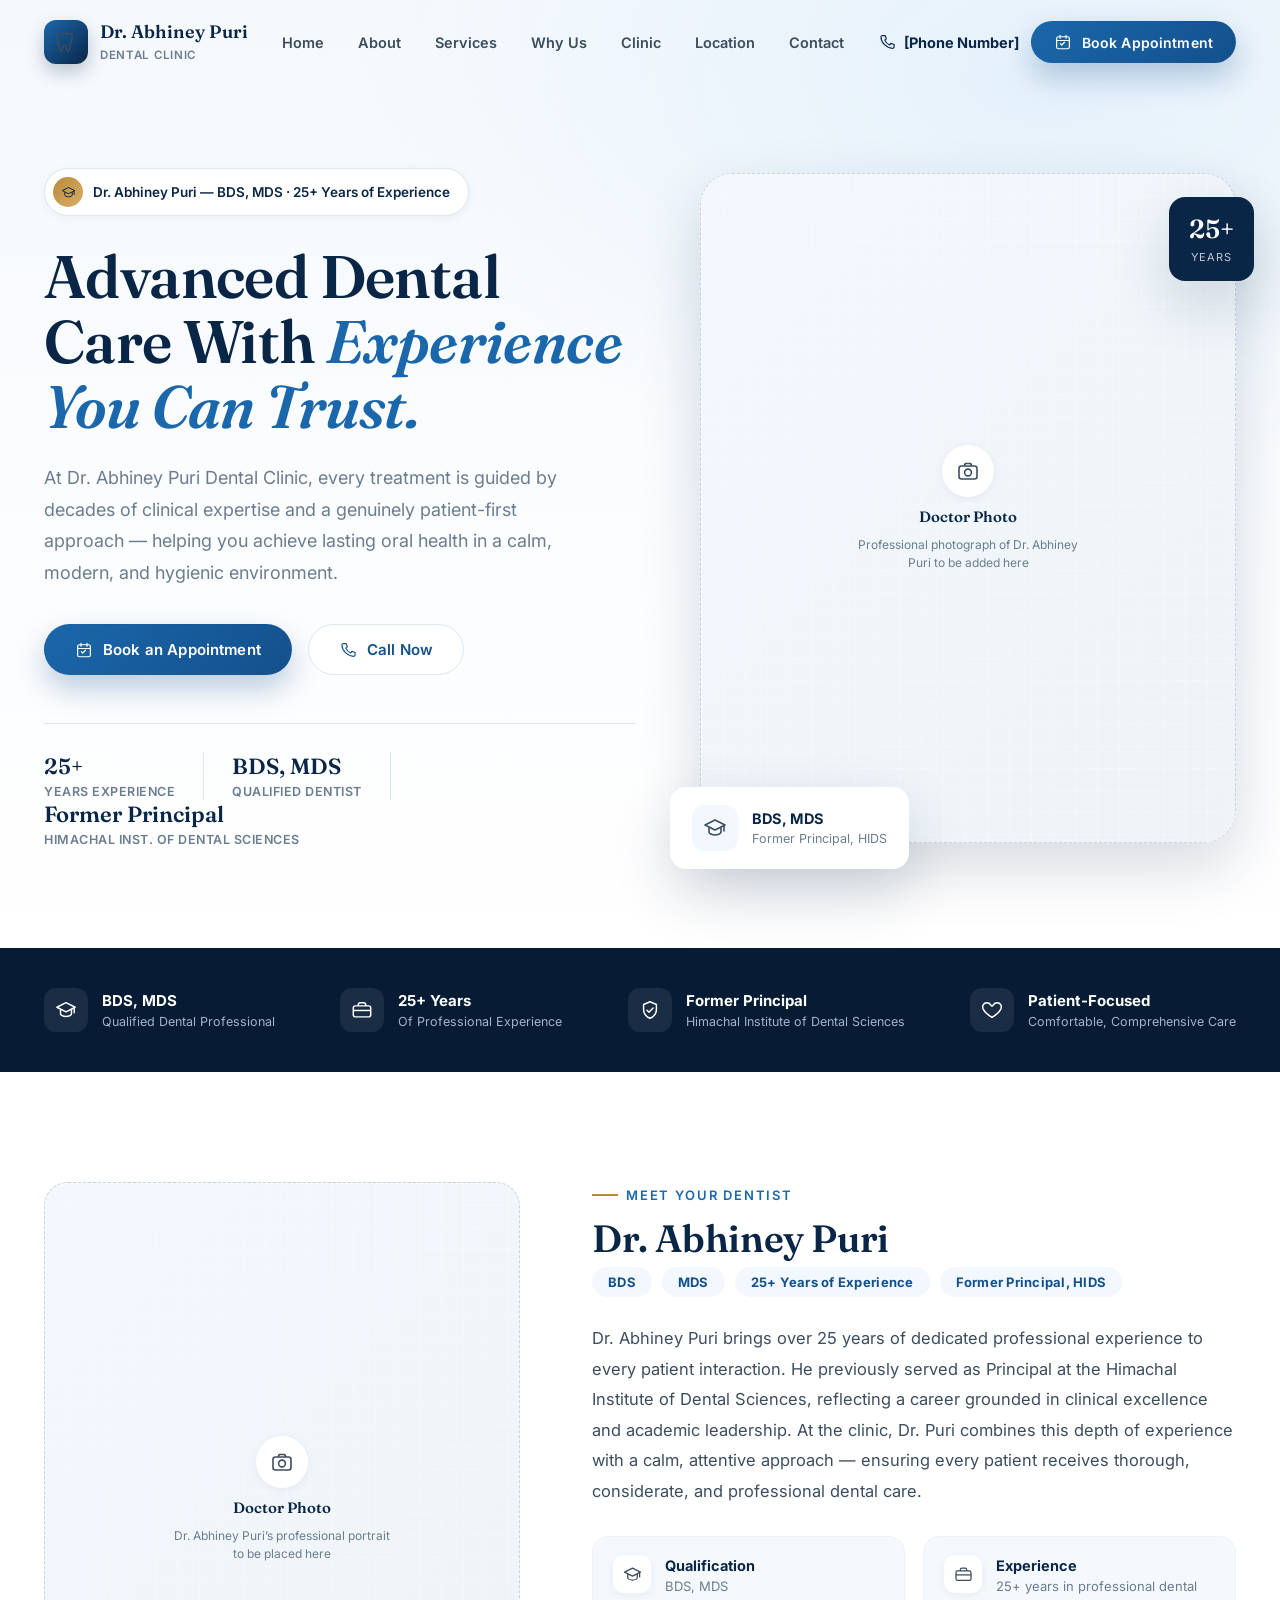
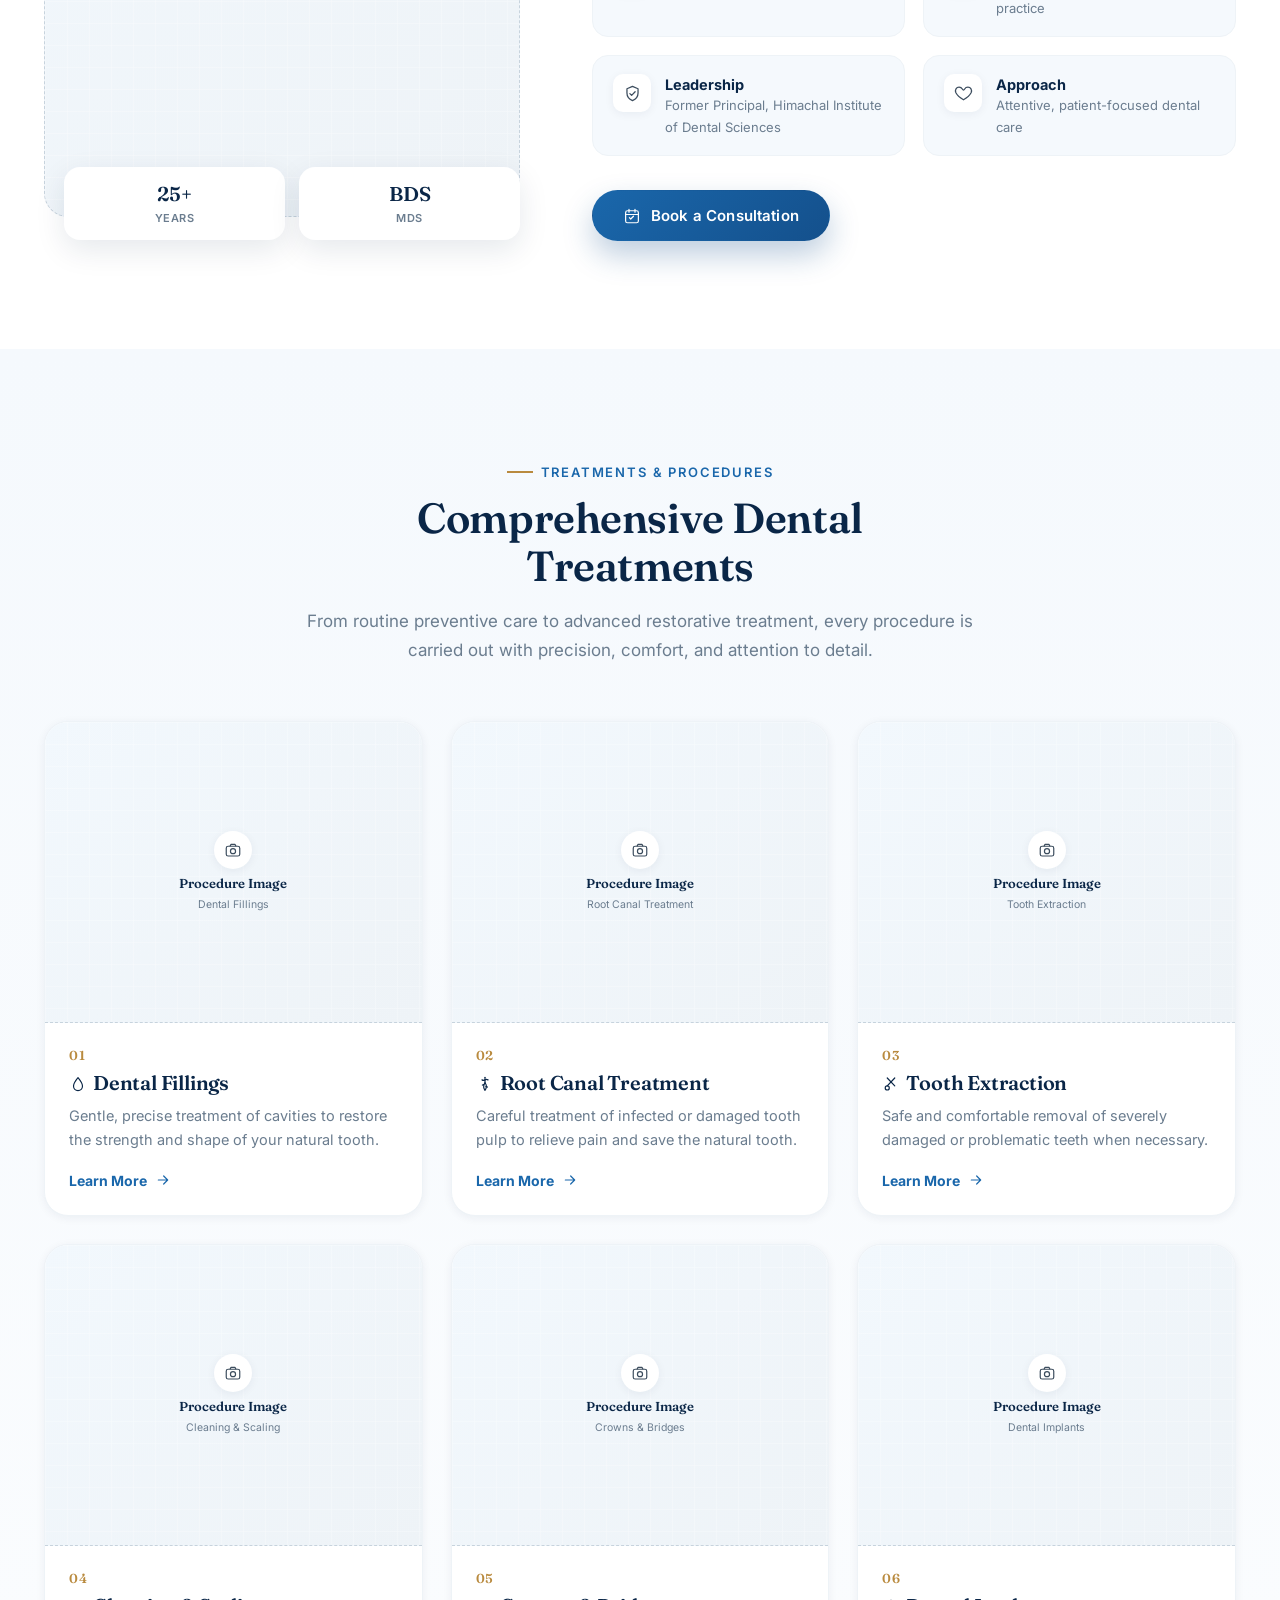
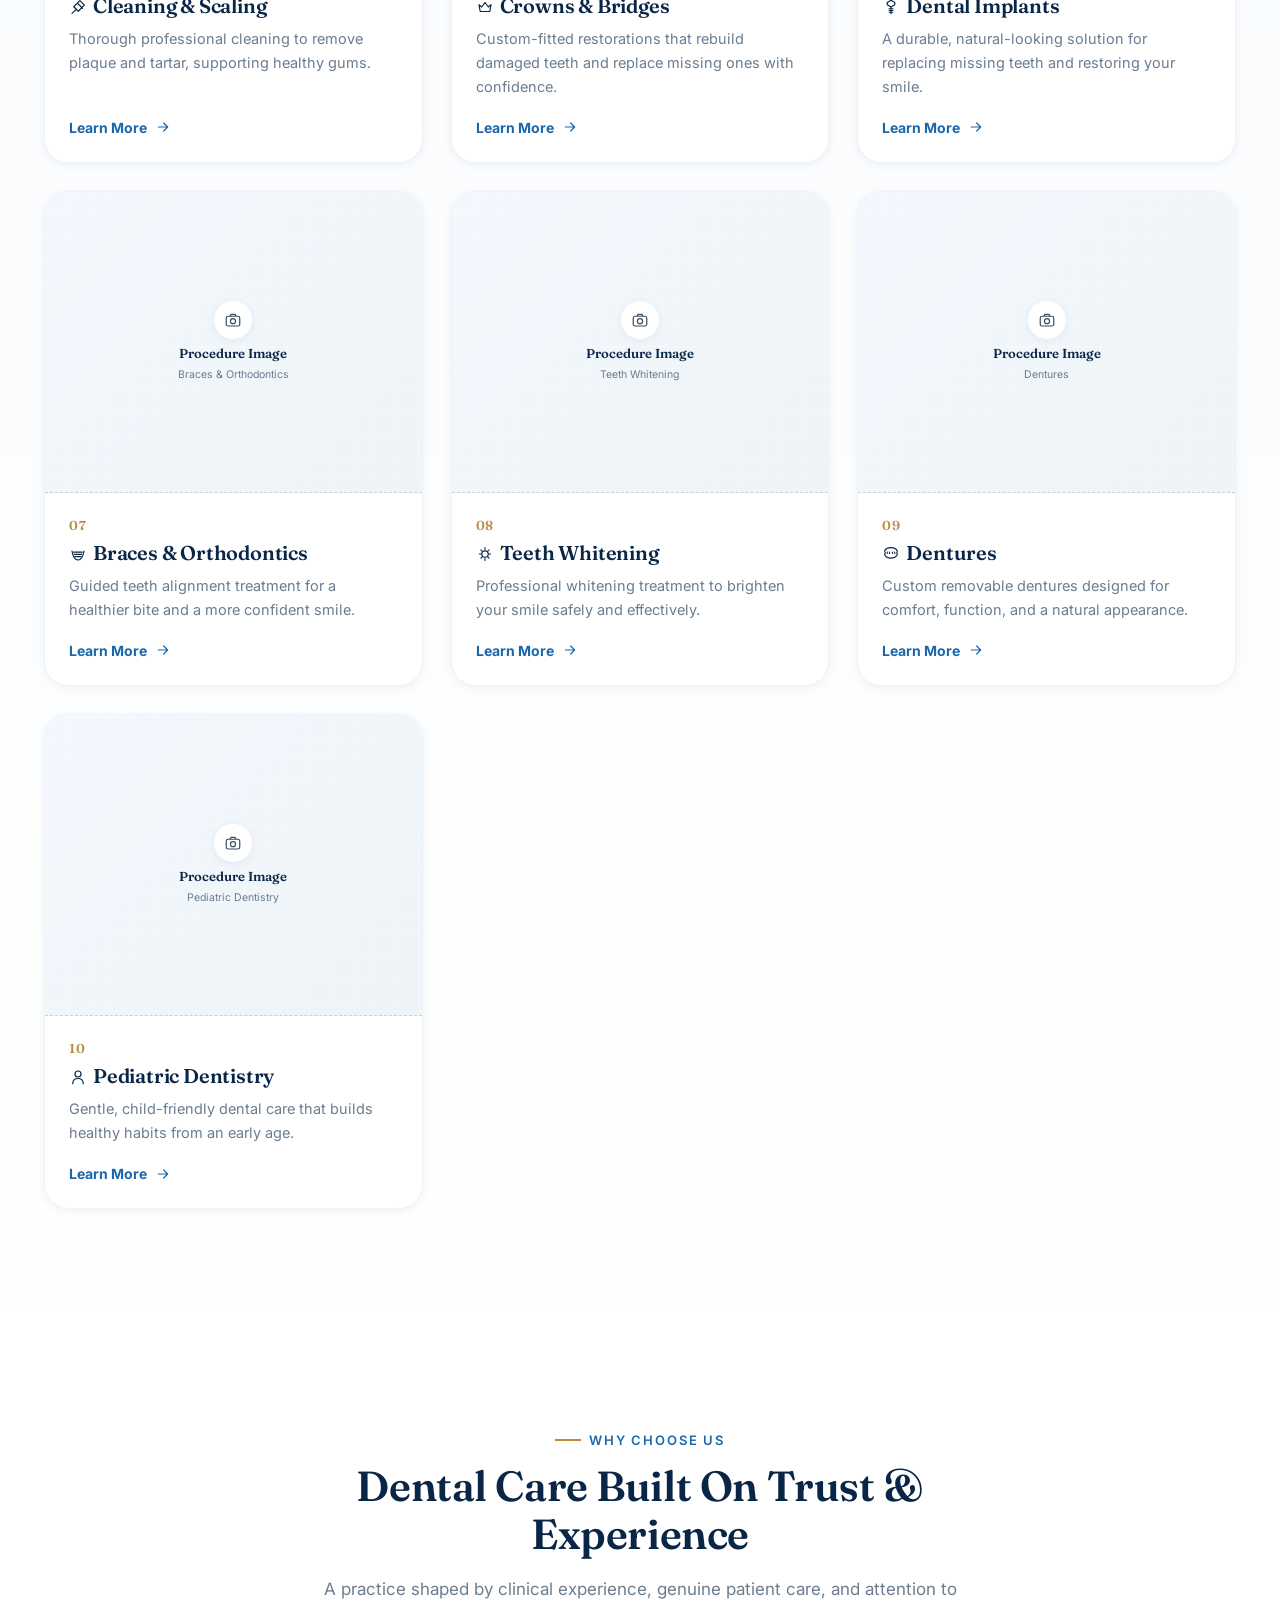
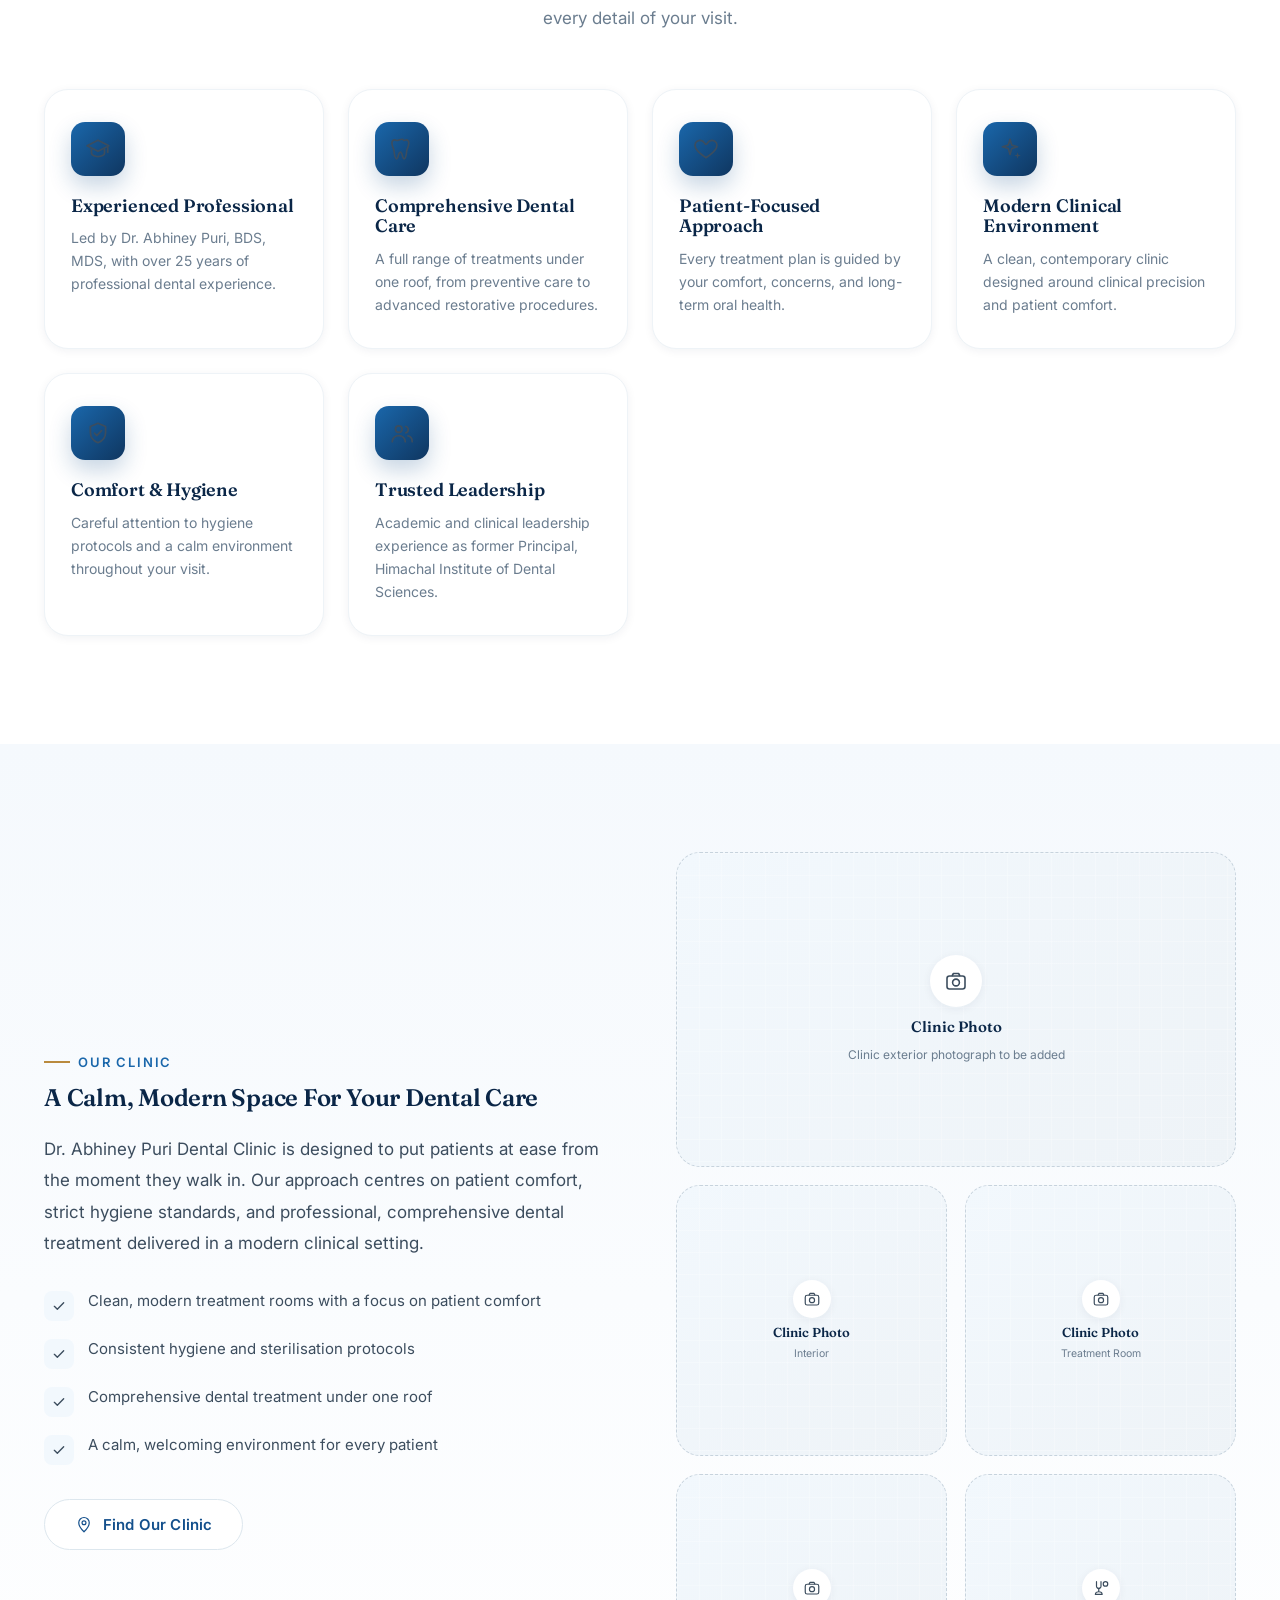
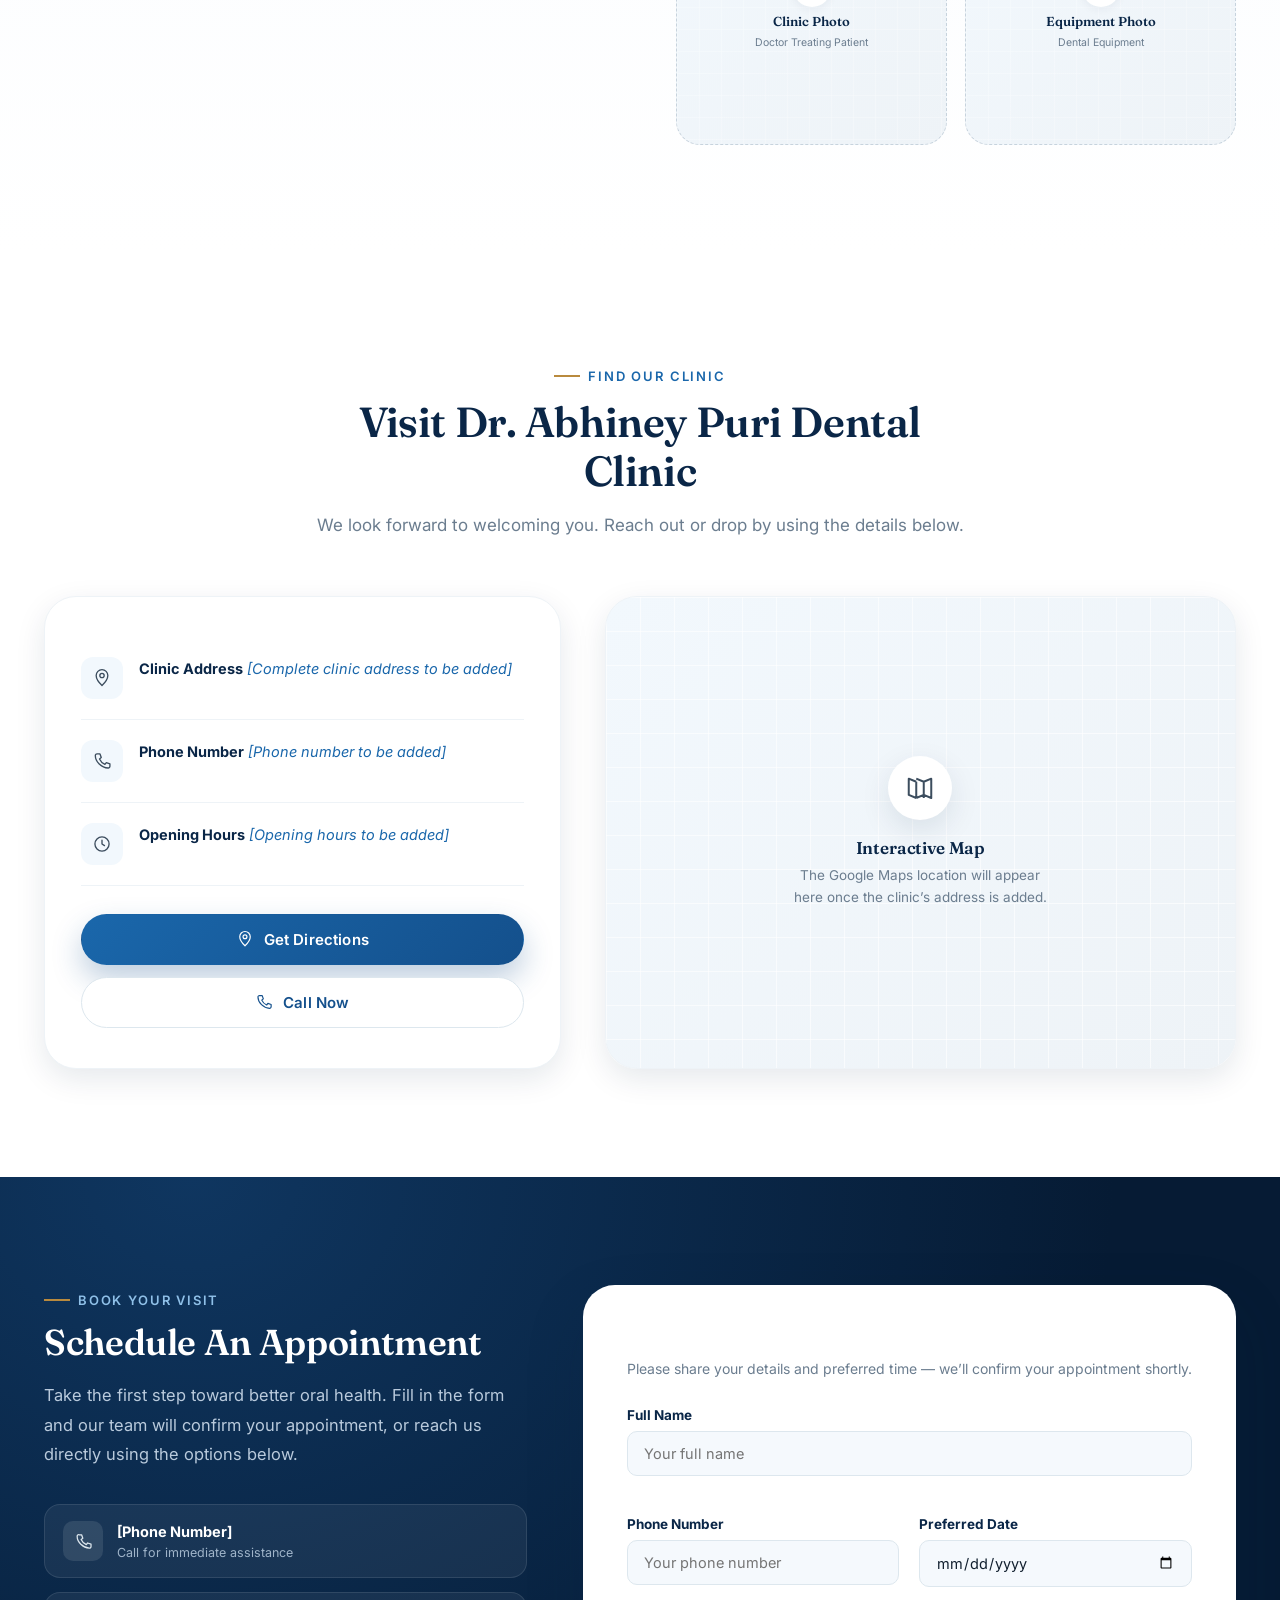
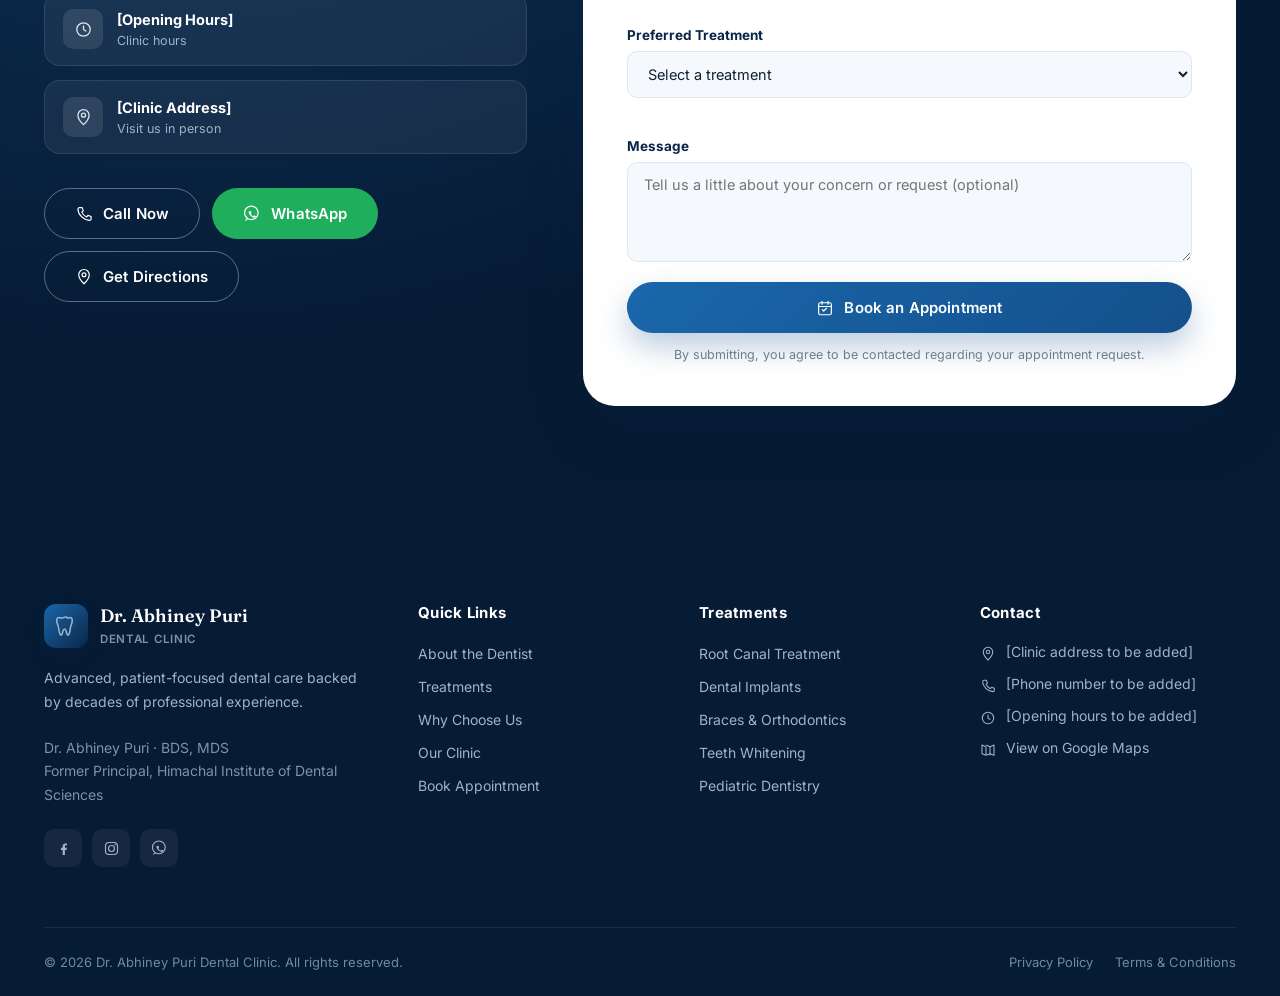
==== commit 9271d829: "Harden dental clinic site for production deployment - Add SEO/social meta (canonical, Open Graph, Tw" ====
--- a/index.html
+++ b/index.html
@@ -2,1514 +2,615 @@
 <html lang="en">
 <head>
 <meta charset="UTF-8">
-<meta name="viewport" content="width=device-width, initial-scale=1">
-<meta name="theme-color" content="#0F62C8">
-<title>Puri Dental Clinic, Dehradun | Dr. Abhiney Puri, BDS, MDS</title>
-<meta name="description" content="Puri Dental Clinic in Dehradun — comprehensive dental care led by Dr. Abhiney Puri, BDS, MDS, with 25+ years of experience. Open Monday to Saturday. Call 9837633549 to book an appointment.">
-<meta name="keywords" content="dental clinic Dehradun, dentist Sewla Kalan, Puri Dental Clinic, Dr. Abhiney Puri, root canal Dehradun, dental implants Uttarakhand">
-<link rel="canonical" href="./index.html">
-
+<meta name="viewport" content="width=device-width, initial-scale=1.0">
+<title>Dr. Abhiney Puri Dental Clinic | Advanced Dental Care, BDS MDS</title>
+<meta name="description" content="Dr. Abhiney Puri Dental Clinic — advanced, patient-focused dental care led by Dr. Abhiney Puri, BDS, MDS, with 25+ years of professional experience. Book your appointment today.">
+<link rel="canonical" href="https://aayushmaanpuri4-gif.github.io/premium-dental-website/">
+<meta name="theme-color" content="#0a2647">
+<meta name="robots" content="index, follow">
+
+<!-- Open Graph / social preview -->
 <meta property="og:type" content="website">
-<meta property="og:title" content="Puri Dental Clinic, Dehradun | Dr. Abhiney Puri, BDS, MDS">
-<meta property="og:description" content="Comprehensive dental care in Dehradun led by Dr. Abhiney Puri, BDS, MDS — 25+ years of experience. Open Monday to Saturday.">
-<meta property="og:locale" content="en_IN">
-<!-- On deploy, change og:image to the full absolute URL (https://your-domain/assets/og-cover.png).
-     WhatsApp and several other crawlers will not resolve a relative image path. -->
-<meta property="og:image" content="assets/og-cover.png">
-<meta property="og:image:width" content="1200">
-<meta property="og:image:height" content="630">
-<meta property="og:image:alt" content="Puri Dental Clinic, Dehradun — Dr. Abhiney Puri, BDS, MDS, 25+ years of experience">
-<meta name="twitter:card" content="summary_large_image">
-<meta name="twitter:image" content="assets/og-cover.png">
-
-<link rel="icon" href="data:image/svg+xml,<svg xmlns='http://www.w3.org/2000/svg' viewBox='0 0 32 32'><rect width='32' height='32' rx='8' fill='%230F62C8'/><text x='16' y='22' font-family='Segoe UI,sans-serif' font-size='16' font-weight='700' fill='white' text-anchor='middle'>P</text></svg>">
-
-<link rel="preload" href="assets/fonts/plus-jakarta-sans-latin.woff2" as="font" type="font/woff2" crossorigin>
-<link rel="preload" href="assets/fonts/inter-latin.woff2" as="font" type="font/woff2" crossorigin>
-<link rel="stylesheet" href="assets/css/fonts.css">
+<meta property="og:site_name" content="Dr. Abhiney Puri Dental Clinic">
+<meta property="og:title" content="Dr. Abhiney Puri Dental Clinic | Advanced Dental Care, BDS MDS">
+<meta property="og:description" content="Advanced, patient-focused dental care led by Dr. Abhiney Puri, BDS, MDS, with 25+ years of professional experience. Book your appointment today.">
+<meta property="og:url" content="https://aayushmaanpuri4-gif.github.io/premium-dental-website/">
+<meta property="og:locale" content="en_US">
+<meta name="twitter:card" content="summary">
+<meta name="twitter:title" content="Dr. Abhiney Puri Dental Clinic | Advanced Dental Care, BDS MDS">
+<meta name="twitter:description" content="Advanced, patient-focused dental care led by Dr. Abhiney Puri, BDS, MDS, with 25+ years of professional experience.">
+
+<!-- Favicon (tooth mark, matches header brand) -->
+<link rel="icon" href="data:image/svg+xml,%3Csvg xmlns='http://www.w3.org/2000/svg' viewBox='0 0 24 24'%3E%3Crect width='24' height='24' rx='6' fill='%230a2647'/%3E%3Cpath d='M12 4.2c-1.8 0-2.5.9-3.7.9S6 4.2 5 5c-1 .7-1.1 2.2-.7 3.7.5 2 1.2 2.8 1.4 4.8.2 1.9.5 5.1 1.6 5.5 1.3.5 1.5-2.8 2.1-4.1.3-.7.6-.9 1-.9s.6.2 1 .9c.6 1.3.8 4.6 2.1 4.1 1.1-.4 1.4-3.6 1.6-5.5.2-2 1-2.8 1.4-4.8.4-1.5.3-3-.7-3.7-1-.8-1.2.2-2.5.2S13.8 4.2 12 4.2z' fill='none' stroke='%23fff' stroke-width='1.4' stroke-linejoin='round'/%3E%3C/svg%3E">
+<link rel="apple-touch-icon" href="data:image/svg+xml,%3Csvg xmlns='http://www.w3.org/2000/svg' viewBox='0 0 24 24'%3E%3Crect width='24' height='24' rx='6' fill='%230a2647'/%3E%3Cpath d='M12 4.2c-1.8 0-2.5.9-3.7.9S6 4.2 5 5c-1 .7-1.1 2.2-.7 3.7.5 2 1.2 2.8 1.4 4.8.2 1.9.5 5.1 1.6 5.5 1.3.5 1.5-2.8 2.1-4.1.3-.7.6-.9 1-.9s.6.2 1 .9c.6 1.3.8 4.6 2.1 4.1 1.1-.4 1.4-3.6 1.6-5.5.2-2 1-2.8 1.4-4.8.4-1.5.3-3-.7-3.7-1-.8-1.2.2-2.5.2S13.8 4.2 12 4.2z' fill='none' stroke='%23fff' stroke-width='1.4' stroke-linejoin='round'/%3E%3C/svg%3E">
+
+<link rel="preconnect" href="https://fonts.googleapis.com">
+<link rel="preconnect" href="https://fonts.gstatic.com" crossorigin>
+<link href="https://fonts.googleapis.com/css2?family=Fraunces:opsz,wght@9..144,500;9..144,600;9..144,700&family=Inter:wght@400;500;600;700;800&display=swap" rel="stylesheet">
 <link rel="stylesheet" href="assets/css/style.css">
-<noscript>
-  <!-- Scroll reveals start transparent and are switched on by JS. If JS never
-       runs, everything below the hero would stay invisible — so show it all. -->
-  <style>.reveal{opacity:1 !important;transform:none !important}</style>
-</noscript>
-
+
+<!--
+  Structured data below is a scaffold using the same bracketed placeholders as
+  the rest of the site (phone, address, hours). Replace them with the clinic's
+  real details before this page goes live — do not publish JSON-LD with
+  placeholder text, as it can confuse search engines and map listings.
+-->
 <script type="application/ld+json">
 {
-  "@context":"https://schema.org",
-  "@type":"Dentist",
-  "name":"Puri Dental Clinic",
-  "description":"Dental clinic in Dehradun, Uttarakhand, led by Dr. Abhiney Puri, BDS, MDS.",
-  "address":{
-    "@type":"PostalAddress",
-    "streetAddress":"Saharanpur Rd, Sewla Kalan, Majra",
-    "addressLocality":"Dehradun",
-    "addressRegion":"Uttarakhand",
-    "postalCode":"248171",
-    "addressCountry":"IN"
+  "@context": "https://schema.org",
+  "@type": "Dentist",
+  "name": "Dr. Abhiney Puri Dental Clinic",
+  "image": "https://aayushmaanpuri4-gif.github.io/premium-dental-website/",
+  "url": "https://aayushmaanpuri4-gif.github.io/premium-dental-website/",
+  "priceRange": "$$",
+  "founder": {
+    "@type": "Person",
+    "name": "Dr. Abhiney Puri",
+    "jobTitle": "Dentist, BDS MDS"
   },
-  "telephone":"+91-9837633549",
-  "geo":{
-    "@type":"GeoCoordinates",
-    "latitude":30.2928929,
-    "longitude":78.0002189
+  "address": {
+    "@type": "PostalAddress",
+    "streetAddress": "[Clinic address to be added]"
   },
-  "hasMap":"https://www.google.com/maps/search/?api=1&query=30.2928929%2C78.0002189&query_place_id=ChIJJ52WB8srCTkRspdic4AB0Fk",
-  "areaServed":"Dehradun, Uttarakhand",
-  "employee":{
-    "@type":"Person",
-    "name":"Dr. Abhiney Puri",
-    "jobTitle":"Dentist",
-    "hasCredential":"BDS, MDS"
-  },
-  "openingHoursSpecification":[
-    {"@type":"OpeningHoursSpecification","dayOfWeek":["Monday","Tuesday","Wednesday","Thursday","Friday","Saturday"],"opens":"10:00","closes":"13:00"},
-    {"@type":"OpeningHoursSpecification","dayOfWeek":["Monday","Tuesday","Wednesday","Thursday","Friday","Saturday"],"opens":"17:00","closes":"20:00"}
-  ]
+  "telephone": "[Phone number to be added]"
 }
 </script>
 </head>
 <body>
 
-<a class="skip-link" href="#main">Skip to main content</a>
-
-<!-- ═══════════ ICON SPRITE ═══════════ -->
-<!-- Icons: Phosphor Icons (MIT) — https://phosphoricons.com — regular weight,
-     inlined as a sprite so there is no runtime icon dependency. -->
-<svg width="0" height="0" style="position:absolute" aria-hidden="true" focusable="false"><defs>
-<symbol id="icon-tooth" viewBox="0 0 256 256"><path fill="currentColor" d="M171 71.42L149.54 80L171 88.57a8 8 0 1 1-6 14.85l-37-14.81l-37 14.81a8 8 0 1 1-6-14.85L106.46 80L85 71.42a8 8 0 1 1 6-14.85l37 14.81l37-14.81a8 8 0 1 1 6 14.85m53 8.33c0 42.72-8 75.4-14.69 95.28c-8.73 25.8-20.63 45.49-32.65 54a15.69 15.69 0 0 1-15.95 1.41a16.09 16.09 0 0 1-9.18-13.36c-.85-11.5-5.05-49.08-23.53-49.08s-22.68 37.59-23.53 49.11a16.09 16.09 0 0 1-16 14.9a15.67 15.67 0 0 1-9.13-2.95c-12-8.53-23.92-28.22-32.65-54C40 155.15 32 122.47 32 79.75A56 56 0 0 1 88 24h80a56 56 0 0 1 56 55.75m-16 0A40 40 0 0 0 168 40H88a40 40 0 0 0-40 39.76c0 40.55 7.51 71.4 13.85 90.14c11.05 32.66 23 43.37 26.61 46C91.57 174.67 105.59 152 128 152s36.45 22.71 39.49 63.94c3.6-2.59 15.57-13.26 26.66-46c6.34-18.78 13.85-49.63 13.85-90.18Z"/></symbol>
-<symbol id="icon-calendar" viewBox="0 0 256 256"><path fill="currentColor" d="M208 32h-24v-8a8 8 0 0 0-16 0v8H88v-8a8 8 0 0 0-16 0v8H48a16 16 0 0 0-16 16v160a16 16 0 0 0 16 16h160a16 16 0 0 0 16-16V48a16 16 0 0 0-16-16M72 48v8a8 8 0 0 0 16 0v-8h80v8a8 8 0 0 0 16 0v-8h24v32H48V48Zm136 160H48V96h160zm-38.34-85.66a8 8 0 0 1 0 11.32l-48 48a8 8 0 0 1-11.32 0l-24-24a8 8 0 0 1 11.32-11.32L116 164.69l42.34-42.35a8 8 0 0 1 11.32 0"/></symbol>
-<symbol id="icon-phone" viewBox="0 0 256 256"><path fill="currentColor" d="m222.37 158.46l-47.11-21.11l-.13-.06a16 16 0 0 0-15.17 1.4a8 8 0 0 0-.75.56L134.87 160c-15.42-7.49-31.34-23.29-38.83-38.51l20.78-24.71c.2-.25.39-.5.57-.77a16 16 0 0 0 1.32-15.06v-.12L97.54 33.64a16 16 0 0 0-16.62-9.52A56.26 56.26 0 0 0 32 80c0 79.4 64.6 144 144 144a56.26 56.26 0 0 0 55.88-48.92a16 16 0 0 0-9.51-16.62M176 208A128.14 128.14 0 0 1 48 80a40.2 40.2 0 0 1 34.87-40a.6.6 0 0 0 0 .12l21 47l-20.67 24.74a6 6 0 0 0-.57.77a16 16 0 0 0-1 15.7c9.06 18.53 27.73 37.06 46.46 46.11a16 16 0 0 0 15.75-1.14a8 8 0 0 0 .74-.56L168.89 152l47 21.05h.11A40.21 40.21 0 0 1 176 208"/></symbol>
-<symbol id="icon-camera" viewBox="0 0 256 256"><path fill="currentColor" d="M208 56h-27.72l-13.63-20.44A8 8 0 0 0 160 32H96a8 8 0 0 0-6.65 3.56L75.71 56H48a24 24 0 0 0-24 24v112a24 24 0 0 0 24 24h160a24 24 0 0 0 24-24V80a24 24 0 0 0-24-24m8 136a8 8 0 0 1-8 8H48a8 8 0 0 1-8-8V80a8 8 0 0 1 8-8h32a8 8 0 0 0 6.66-3.56L100.28 48h55.43l13.63 20.44A8 8 0 0 0 176 72h32a8 8 0 0 1 8 8ZM128 88a44 44 0 1 0 44 44a44.05 44.05 0 0 0-44-44m0 72a28 28 0 1 1 28-28a28 28 0 0 1-28 28"/></symbol>
-<symbol id="icon-pin" viewBox="0 0 256 256"><path fill="currentColor" d="M128 64a40 40 0 1 0 40 40a40 40 0 0 0-40-40m0 64a24 24 0 1 1 24-24a24 24 0 0 1-24 24m0-112a88.1 88.1 0 0 0-88 88c0 31.4 14.51 64.68 42 96.25a254.2 254.2 0 0 0 41.45 38.3a8 8 0 0 0 9.18 0a254.2 254.2 0 0 0 41.37-38.3c27.45-31.57 42-64.85 42-96.25a88.1 88.1 0 0 0-88-88m0 206c-16.53-13-72-60.75-72-118a72 72 0 0 1 144 0c0 57.23-55.47 105-72 118"/></symbol>
-<symbol id="icon-clock" viewBox="0 0 256 256"><path fill="currentColor" d="M128 24a104 104 0 1 0 104 104A104.11 104.11 0 0 0 128 24m0 192a88 88 0 1 1 88-88a88.1 88.1 0 0 1-88 88m64-88a8 8 0 0 1-8 8h-56a8 8 0 0 1-8-8V72a8 8 0 0 1 16 0v48h48a8 8 0 0 1 8 8"/></symbol>
-<symbol id="icon-whatsapp" viewBox="0 0 256 256"><path fill="currentColor" d="m187.58 144.84l-32-16a8 8 0 0 0-8 .5l-14.69 9.8a40.55 40.55 0 0 1-16-16l9.8-14.69a8 8 0 0 0 .5-8l-16-32A8 8 0 0 0 104 64a40 40 0 0 0-40 40a88.1 88.1 0 0 0 88 88a40 40 0 0 0 40-40a8 8 0 0 0-4.42-7.16M152 176a72.08 72.08 0 0 1-72-72a24 24 0 0 1 19.29-23.54l11.48 23L101 118a8 8 0 0 0-.73 7.51a56.47 56.47 0 0 0 30.15 30.15A8 8 0 0 0 138 155l14.61-9.74l23 11.48A24 24 0 0 1 152 176M128 24a104 104 0 0 0-91.82 152.88l-11.35 34.05a16 16 0 0 0 20.24 20.24l34.05-11.35A104 104 0 1 0 128 24m0 192a87.87 87.87 0 0 1-44.06-11.81a8 8 0 0 0-6.54-.67L40 216l12.47-37.4a8 8 0 0 0-.66-6.54A88 88 0 1 1 128 216"/></symbol>
-<symbol id="icon-shield" viewBox="0 0 256 256"><path fill="currentColor" d="M208 40H48a16 16 0 0 0-16 16v56c0 52.72 25.52 84.67 46.93 102.19c23.06 18.86 46 25.26 47 25.53a8 8 0 0 0 4.2 0c1-.27 23.91-6.67 47-25.53C198.48 196.67 224 164.72 224 112V56a16 16 0 0 0-16-16m0 72c0 37.07-13.66 67.16-40.6 89.42a129.3 129.3 0 0 1-39.4 22.2a128.3 128.3 0 0 1-38.92-21.81C61.82 179.51 48 149.3 48 112V56h160ZM82.34 141.66a8 8 0 0 1 11.32-11.32L112 148.69l50.34-50.35a8 8 0 0 1 11.32 11.32l-56 56a8 8 0 0 1-11.32 0Z"/></symbol>
-<symbol id="icon-heart" viewBox="0 0 256 256"><path fill="currentColor" d="M178 40c-20.65 0-38.73 8.88-50 23.89C116.73 48.88 98.65 40 78 40a62.07 62.07 0 0 0-62 62c0 70 103.79 126.66 108.21 129a8 8 0 0 0 7.58 0C136.21 228.66 240 172 240 102a62.07 62.07 0 0 0-62-62m-50 174.8c-18.26-10.64-96-59.11-96-112.8a46.06 46.06 0 0 1 46-46c19.45 0 35.78 10.36 42.6 27a8 8 0 0 0 14.8 0c6.82-16.67 23.15-27 42.6-27a46.06 46.06 0 0 1 46 46c0 53.61-77.76 102.15-96 112.8"/></symbol>
-<symbol id="icon-sparkle" viewBox="0 0 256 256"><path fill="currentColor" d="M197.58 129.06L146 110l-19-51.62a15.92 15.92 0 0 0-29.88 0L78 110l-51.62 19a15.92 15.92 0 0 0 0 29.88L78 178l19 51.62a15.92 15.92 0 0 0 29.88 0L146 178l51.62-19a15.92 15.92 0 0 0 0-29.88ZM137 164.22a8 8 0 0 0-4.74 4.74L112 223.85L91.78 169a8 8 0 0 0-4.78-4.78L32.15 144L87 123.78a8 8 0 0 0 4.78-4.78L112 64.15L132.22 119a8 8 0 0 0 4.74 4.74L191.85 144ZM144 40a8 8 0 0 1 8-8h16V16a8 8 0 0 1 16 0v16h16a8 8 0 0 1 0 16h-16v16a8 8 0 0 1-16 0V48h-16a8 8 0 0 1-8-8m104 48a8 8 0 0 1-8 8h-8v8a8 8 0 0 1-16 0v-8h-8a8 8 0 0 1 0-16h8v-8a8 8 0 0 1 16 0v8h8a8 8 0 0 1 8 8"/></symbol>
-<symbol id="icon-cap" viewBox="0 0 256 256"><path fill="currentColor" d="m251.76 88.94l-120-64a8 8 0 0 0-7.52 0l-120 64a8 8 0 0 0 0 14.12L32 117.87v48.42a15.9 15.9 0 0 0 4.06 10.65C49.16 191.53 78.51 216 128 216a130 130 0 0 0 48-8.76V240a8 8 0 0 0 16 0v-40.49a115.6 115.6 0 0 0 27.94-22.57a15.9 15.9 0 0 0 4.06-10.65v-48.42l27.76-14.81a8 8 0 0 0 0-14.12M128 200c-43.27 0-68.72-21.14-80-33.71V126.4l76.24 40.66a8 8 0 0 0 7.52 0L176 143.47v46.34c-12.6 5.88-28.48 10.19-48 10.19m80-33.75a97.8 97.8 0 0 1-16 14.25v-45.57l16-8.53Zm-20-47.31l-.22-.13l-56-29.87a8 8 0 0 0-7.52 14.12L171 128l-43 22.93L25 96l103-54.93L231 96Z"/></symbol>
-<symbol id="icon-badge" viewBox="0 0 256 256"><path fill="currentColor" d="M216 96a88 88 0 1 0-144 67.83V240a8 8 0 0 0 11.58 7.16L128 225l44.43 22.21a8.1 8.1 0 0 0 3.57.79a8 8 0 0 0 8-8v-76.17A87.85 87.85 0 0 0 216 96M56 96a72 72 0 1 1 72 72a72.08 72.08 0 0 1-72-72m112 131.06l-36.43-18.21a8 8 0 0 0-7.16 0L88 227.06v-52.69a87.89 87.89 0 0 0 80 0ZM128 152a56 56 0 1 0-56-56a56.06 56.06 0 0 0 56 56m0-96a40 40 0 1 1-40 40a40 40 0 0 1 40-40"/></symbol>
-<symbol id="icon-arrow" viewBox="0 0 256 256"><path fill="currentColor" d="m221.66 133.66l-72 72a8 8 0 0 1-11.32-11.32L196.69 136H40a8 8 0 0 1 0-16h156.69l-58.35-58.34a8 8 0 0 1 11.32-11.32l72 72a8 8 0 0 1 0 11.32"/></symbol>
-<symbol id="icon-menu" viewBox="0 0 256 256"><path fill="currentColor" d="M224 128a8 8 0 0 1-8 8H40a8 8 0 0 1 0-16h176a8 8 0 0 1 8 8M40 72h176a8 8 0 0 0 0-16H40a8 8 0 0 0 0 16m176 112H40a8 8 0 0 0 0 16h176a8 8 0 0 0 0-16"/></symbol>
-<symbol id="icon-close" viewBox="0 0 256 256"><path fill="currentColor" d="M205.66 194.34a8 8 0 0 1-11.32 11.32L128 139.31l-66.34 66.35a8 8 0 0 1-11.32-11.32L116.69 128L50.34 61.66a8 8 0 0 1 11.32-11.32L128 116.69l66.34-66.35a8 8 0 0 1 11.32 11.32L139.31 128Z"/></symbol>
-<symbol id="icon-chevup" viewBox="0 0 256 256"><path fill="currentColor" d="M213.66 165.66a8 8 0 0 1-11.32 0L128 91.31l-74.34 74.35a8 8 0 0 1-11.32-11.32l80-80a8 8 0 0 1 11.32 0l80 80a8 8 0 0 1 0 11.32"/></symbol>
-<symbol id="icon-chevleft" viewBox="0 0 256 256"><path fill="currentColor" d="M165.66 202.34a8 8 0 0 1-11.32 11.32l-80-80a8 8 0 0 1 0-11.32l80-80a8 8 0 0 1 11.32 11.32L91.31 128Z"/></symbol>
-<symbol id="icon-chevright" viewBox="0 0 256 256"><path fill="currentColor" d="m181.66 133.66l-80 80a8 8 0 0 1-11.32-11.32L164.69 128L90.34 53.66a8 8 0 0 1 11.32-11.32l80 80a8 8 0 0 1 0 11.32"/></symbol>
-<symbol id="icon-check" viewBox="0 0 256 256"><path fill="currentColor" d="m229.66 77.66l-128 128a8 8 0 0 1-11.32 0l-56-56a8 8 0 0 1 11.32-11.32L96 188.69L218.34 66.34a8 8 0 0 1 11.32 11.32"/></symbol>
-<symbol id="icon-info" viewBox="0 0 256 256"><path fill="currentColor" d="M128 24a104 104 0 1 0 104 104A104.11 104.11 0 0 0 128 24m0 192a88 88 0 1 1 88-88a88.1 88.1 0 0 1-88 88m16-40a8 8 0 0 1-8 8a16 16 0 0 1-16-16v-40a8 8 0 0 1 0-16a16 16 0 0 1 16 16v40a8 8 0 0 1 8 8m-32-92a12 12 0 1 1 12 12a12 12 0 0 1-12-12"/></symbol>
-<symbol id="icon-alert" viewBox="0 0 256 256"><path fill="currentColor" d="M236.8 188.09L149.35 36.22a24.76 24.76 0 0 0-42.7 0L19.2 188.09a23.51 23.51 0 0 0 0 23.72A24.35 24.35 0 0 0 40.55 224h174.9a24.35 24.35 0 0 0 21.33-12.19a23.51 23.51 0 0 0 .02-23.72m-13.87 15.71a8.5 8.5 0 0 1-7.48 4.2H40.55a8.5 8.5 0 0 1-7.48-4.2a7.59 7.59 0 0 1 0-7.72l87.45-151.87a8.75 8.75 0 0 1 15 0l87.45 151.87a7.59 7.59 0 0 1-.04 7.72M120 144v-40a8 8 0 0 1 16 0v40a8 8 0 0 1-16 0m20 36a12 12 0 1 1-12-12a12 12 0 0 1 12 12"/></symbol>
-<symbol id="icon-upload" viewBox="0 0 256 256"><path fill="currentColor" d="M224 144v64a8 8 0 0 1-8 8H40a8 8 0 0 1-8-8v-64a8 8 0 0 1 16 0v56h160v-56a8 8 0 0 1 16 0M93.66 77.66L120 51.31V144a8 8 0 0 0 16 0V51.31l26.34 26.35a8 8 0 0 0 11.32-11.32l-40-40a8 8 0 0 0-11.32 0l-40 40a8 8 0 0 0 11.32 11.32"/></symbol>
-<symbol id="icon-trash" viewBox="0 0 256 256"><path fill="currentColor" d="M216 48h-40v-8a24 24 0 0 0-24-24h-48a24 24 0 0 0-24 24v8H40a8 8 0 0 0 0 16h8v144a16 16 0 0 0 16 16h128a16 16 0 0 0 16-16V64h8a8 8 0 0 0 0-16M96 40a8 8 0 0 1 8-8h48a8 8 0 0 1 8 8v8H96Zm96 168H64V64h128Zm-80-104v64a8 8 0 0 1-16 0v-64a8 8 0 0 1 16 0m48 0v64a8 8 0 0 1-16 0v-64a8 8 0 0 1 16 0"/></symbol>
-<symbol id="icon-expand" viewBox="0 0 256 256"><path fill="currentColor" d="M216 48v48a8 8 0 0 1-16 0V67.31l-42.34 42.35a8 8 0 0 1-11.32-11.32L188.69 56H160a8 8 0 0 1 0-16h48a8 8 0 0 1 8 8M98.34 146.34L56 188.69V160a8 8 0 0 0-16 0v48a8 8 0 0 0 8 8h48a8 8 0 0 0 0-16H67.31l42.35-42.34a8 8 0 0 0-11.32-11.32M208 152a8 8 0 0 0-8 8v28.69l-42.34-42.35a8 8 0 0 0-11.32 11.32L188.69 200H160a8 8 0 0 0 0 16h48a8 8 0 0 0 8-8v-48a8 8 0 0 0-8-8M67.31 56H96a8 8 0 0 0 0-16H48a8 8 0 0 0-8 8v48a8 8 0 0 0 16 0V67.31l42.34 42.35a8 8 0 0 0 11.32-11.32Z"/></symbol>
-<symbol id="icon-user" viewBox="0 0 256 256"><path fill="currentColor" d="M230.92 212c-15.23-26.33-38.7-45.21-66.09-54.16a72 72 0 1 0-73.66 0c-27.39 8.94-50.86 27.82-66.09 54.16a8 8 0 1 0 13.85 8c18.84-32.56 52.14-52 89.07-52s70.23 19.44 89.07 52a8 8 0 1 0 13.85-8M72 96a56 56 0 1 1 56 56a56.06 56.06 0 0 1-56-56"/></symbol>
-<symbol id="icon-users" viewBox="0 0 256 256"><path fill="currentColor" d="M117.25 157.92a60 60 0 1 0-66.5 0a95.83 95.83 0 0 0-47.22 37.71a8 8 0 1 0 13.4 8.74a80 80 0 0 1 134.14 0a8 8 0 0 0 13.4-8.74a95.83 95.83 0 0 0-47.22-37.71M40 108a44 44 0 1 1 44 44a44.05 44.05 0 0 1-44-44m210.14 98.7a8 8 0 0 1-11.07-2.33A79.83 79.83 0 0 0 172 168a8 8 0 0 1 0-16a44 44 0 1 0-16.34-84.87a8 8 0 1 1-5.94-14.85a60 60 0 0 1 55.53 105.64a95.83 95.83 0 0 1 47.22 37.71a8 8 0 0 1-2.33 11.07"/></symbol>
-<symbol id="icon-list" viewBox="0 0 256 256"><path fill="currentColor" d="M80 64a8 8 0 0 1 8-8h128a8 8 0 0 1 0 16H88a8 8 0 0 1-8-8m136 56H88a8 8 0 0 0 0 16h128a8 8 0 0 0 0-16m0 64H88a8 8 0 0 0 0 16h128a8 8 0 0 0 0-16M44 52a12 12 0 1 0 12 12a12 12 0 0 0-12-12m0 64a12 12 0 1 0 12 12a12 12 0 0 0-12-12m0 64a12 12 0 1 0 12 12a12 12 0 0 0-12-12"/></symbol>
-<symbol id="icon-directions" viewBox="0 0 256 256"><path fill="currentColor" d="M237.33 106.21L61.41 41l-.16-.05a16 16 0 0 0-20.35 20.3a1 1 0 0 0 .05.16l65.26 175.92A15.77 15.77 0 0 0 121.28 248h.3a15.77 15.77 0 0 0 15-11.29l.06-.2l21.84-78l78-21.84l.2-.06a16 16 0 0 0 .62-30.38Zm-87.49 38.09a8 8 0 0 0-5.54 5.54l-23 82.16l-.06-.17L56 56l175.82 65.22l.16.06Z"/></symbol>
-<symbol id="icon-fb" viewBox="0 0 256 256"><path fill="currentColor" d="M128 24a104 104 0 1 0 104 104A104.11 104.11 0 0 0 128 24m8 191.63V152h24a8 8 0 0 0 0-16h-24v-24a16 16 0 0 1 16-16h16a8 8 0 0 0 0-16h-16a32 32 0 0 0-32 32v24H96a8 8 0 0 0 0 16h24v63.63a88 88 0 1 1 16 0"/></symbol>
-<symbol id="icon-ig" viewBox="0 0 256 256"><path fill="currentColor" d="M128 80a48 48 0 1 0 48 48a48.05 48.05 0 0 0-48-48m0 80a32 32 0 1 1 32-32a32 32 0 0 1-32 32m48-136H80a56.06 56.06 0 0 0-56 56v96a56.06 56.06 0 0 0 56 56h96a56.06 56.06 0 0 0 56-56V80a56.06 56.06 0 0 0-56-56m40 152a40 40 0 0 1-40 40H80a40 40 0 0 1-40-40V80a40 40 0 0 1 40-40h96a40 40 0 0 1 40 40ZM192 76a12 12 0 1 1-12-12a12 12 0 0 1 12 12"/></symbol>
-<symbol id="icon-building" viewBox="0 0 256 256"><path fill="currentColor" d="M240 208h-16V96a16 16 0 0 0-16-16h-64V32a16 16 0 0 0-24.88-13.32L39.12 72A16 16 0 0 0 32 85.34V208H16a8 8 0 0 0 0 16h224a8 8 0 0 0 0-16M208 96v112h-64V96ZM48 85.34L128 32v176H48ZM112 112v16a8 8 0 0 1-16 0v-16a8 8 0 1 1 16 0m-32 0v16a8 8 0 0 1-16 0v-16a8 8 0 1 1 16 0m0 56v16a8 8 0 0 1-16 0v-16a8 8 0 0 1 16 0m32 0v16a8 8 0 0 1-16 0v-16a8 8 0 0 1 16 0"/></symbol>
-<symbol id="icon-sofa" viewBox="0 0 256 256"><path fill="currentColor" d="M216 88.8V72a40 40 0 0 0-40-40H80a40 40 0 0 0-40 40v16.8a40 40 0 0 0 0 78.4V200a16 16 0 0 0 16 16h144a16 16 0 0 0 16-16v-32.8a40 40 0 0 0 0-78.4M80 48h96a24 24 0 0 1 24 24v16.8a40.07 40.07 0 0 0-32 39.2H88a40.07 40.07 0 0 0-32-39.2V72a24 24 0 0 1 24-24m128.39 104H208a8 8 0 0 0-8 8v40H56v-40a8 8 0 0 0-8-8h-.39A24 24 0 1 1 72 128v40a8 8 0 0 0 16 0v-24h80v24a8 8 0 0 0 16 0v-40a24 24 0 1 1 24.39 24"/></symbol>
-<symbol id="icon-chair" viewBox="0 0 256 256"><path fill="currentColor" d="M208 136h-32v-32h16a16 16 0 0 0 16-16V40a16 16 0 0 0-16-16H64a16 16 0 0 0-16 16v48a16 16 0 0 0 16 16h16v32H48a16 16 0 0 0-16 16v16a16 16 0 0 0 16 16h8v40a8 8 0 0 0 16 0v-40h112v40a8 8 0 0 0 16 0v-40h8a16 16 0 0 0 16-16v-16a16 16 0 0 0-16-16M64 40h128v48H64Zm32 64h64v32H96Zm112 64H48v-16h160z"/></symbol>
-<symbol id="icon-equip" viewBox="0 0 256 256"><path fill="currentColor" d="M220 160a12 12 0 1 1-12-12a12 12 0 0 1 12 12m-4.55 39.29A48.08 48.08 0 0 1 168 240h-24a48.05 48.05 0 0 1-48-48v-40.51A64 64 0 0 1 40 88V40a8 8 0 0 1 8-8h24a8 8 0 0 1 0 16H56v40a48 48 0 0 0 48.64 48c26.11-.34 47.36-22.25 47.36-48.83V48h-16a8 8 0 0 1 0-16h24a8 8 0 0 1 8 8v47.17c0 32.84-24.53 60.29-56 64.31V192a32 32 0 0 0 32 32h24a32.06 32.06 0 0 0 31.22-25a40 40 0 1 1 16.23.27ZM232 160a24 24 0 1 0-24 24a24 24 0 0 0 24-24"/></symbol>
-<symbol id="icon-filling" viewBox="0 0 256 256"><path fill="currentColor" d="M171 71.42L149.54 80L171 88.57a8 8 0 1 1-6 14.85l-37-14.81l-37 14.81a8 8 0 1 1-6-14.85L106.46 80L85 71.42a8 8 0 1 1 6-14.85l37 14.81l37-14.81a8 8 0 1 1 6 14.85m53 8.33c0 42.72-8 75.4-14.69 95.28c-8.73 25.8-20.63 45.49-32.65 54a15.69 15.69 0 0 1-15.95 1.41a16.09 16.09 0 0 1-9.18-13.36c-.85-11.5-5.05-49.08-23.53-49.08s-22.68 37.59-23.53 49.11a16.09 16.09 0 0 1-16 14.9a15.67 15.67 0 0 1-9.13-2.95c-12-8.53-23.92-28.22-32.65-54C40 155.15 32 122.47 32 79.75A56 56 0 0 1 88 24h80a56 56 0 0 1 56 55.75m-16 0A40 40 0 0 0 168 40H88a40 40 0 0 0-40 39.76c0 40.55 7.51 71.4 13.85 90.14c11.05 32.66 23 43.37 26.61 46C91.57 174.67 105.59 152 128 152s36.45 22.71 39.49 63.94c3.6-2.59 15.57-13.26 26.66-46c6.34-18.78 13.85-49.63 13.85-90.18Z"/></symbol>
-<symbol id="icon-root" viewBox="0 0 256 256"><path fill="currentColor" d="m237.66 66.34l-48-48a8 8 0 0 0-11.32 11.32L196.69 48L168 76.69l-34.34-34.35a8 8 0 0 0-11.32 11.32l6.35 6.34l-84 84A15.86 15.86 0 0 0 40 155.31v49.38l-21.66 21.65a8 8 0 0 0 11.32 11.32L51.31 216h49.38a15.86 15.86 0 0 0 11.31-4.69l84-84l6.34 6.35a8 8 0 0 0 11.32-11.32L179.31 88L208 59.31l18.34 18.35a8 8 0 0 0 11.32-11.32M100.69 200H56v-44.69l18-18l20.34 20.35a8 8 0 0 0 11.32-11.32L85.31 126L98 113.31l20.34 20.35a8 8 0 0 0 11.32-11.32L109.31 102L140 71.31L184.69 116Z"/></symbol>
-<symbol id="icon-extract" viewBox="0 0 256 256"><path fill="currentColor" d="M216 88h-48V40a16 16 0 0 0-16-16h-48a16 16 0 0 0-16 16v48H40a16 16 0 0 0-16 16v48a16 16 0 0 0 16 16h48v48a16 16 0 0 0 16 16h48a16 16 0 0 0 16-16v-48h48a16 16 0 0 0 16-16v-48a16 16 0 0 0-16-16m0 64h-56a8 8 0 0 0-8 8v56h-48v-56a8 8 0 0 0-8-8H40v-48h56a8 8 0 0 0 8-8V40h48v56a8 8 0 0 0 8 8h56Z"/></symbol>
-<symbol id="icon-brush" viewBox="0 0 256 256"><path fill="currentColor" d="M197.58 129.06L146 110l-19-51.62a15.92 15.92 0 0 0-29.88 0L78 110l-51.62 19a15.92 15.92 0 0 0 0 29.88L78 178l19 51.62a15.92 15.92 0 0 0 29.88 0L146 178l51.62-19a15.92 15.92 0 0 0 0-29.88ZM137 164.22a8 8 0 0 0-4.74 4.74L112 223.85L91.78 169a8 8 0 0 0-4.78-4.78L32.15 144L87 123.78a8 8 0 0 0 4.78-4.78L112 64.15L132.22 119a8 8 0 0 0 4.74 4.74L191.85 144ZM144 40a8 8 0 0 1 8-8h16V16a8 8 0 0 1 16 0v16h16a8 8 0 0 1 0 16h-16v16a8 8 0 0 1-16 0V48h-16a8 8 0 0 1-8-8m104 48a8 8 0 0 1-8 8h-8v8a8 8 0 0 1-16 0v-8h-8a8 8 0 0 1 0-16h8v-8a8 8 0 0 1 16 0v8h8a8 8 0 0 1 8 8"/></symbol>
-<symbol id="icon-crown" viewBox="0 0 256 256"><path fill="currentColor" d="M230.9 73.6a15.85 15.85 0 0 0-18.9 3.79l-33.67 36.29l-35.8-80.29a1 1 0 0 1 0-.1a16 16 0 0 0-29.06 0a1 1 0 0 1 0 .1l-35.8 80.29L44 77.39a16 16 0 0 0-27.75 13.42c0 .11 0 .21.07.32L39 195a16 16 0 0 0 15.72 13h146.57A16 16 0 0 0 217 195l22.68-103.87c0-.11 0-.21.07-.32a15.85 15.85 0 0 0-8.85-17.21m-29.55 118.08l-.06.32H54.71l-.06-.32L32 88l.14.16l42 45.24a8 8 0 0 0 13.18-2.18L128 40l40.69 91.25a8 8 0 0 0 13.18 2.18l42-45.24l.13-.19Z"/></symbol>
-<symbol id="icon-implant" viewBox="0 0 256 256"><path fill="currentColor" d="M216 136a8 8 0 0 0-8 8c0 24.69-13.77 29.64-38.1 36.28c-11.36 3.1-24.12 6.6-33.9 14.34V128h32a8 8 0 0 0 0-16h-32V87a32 32 0 1 0-16 0v25H88a8 8 0 0 0 0 16h32v66.62c-9.78-7.74-22.54-11.24-33.9-14.34C61.77 173.64 48 168.69 48 144a8 8 0 0 0-16 0c0 38.11 27.67 45.66 49.9 51.72c24.33 6.64 38.1 11.59 38.1 36.28a8 8 0 0 0 16 0c0-24.69 13.77-29.64 38.1-36.28c22.23-6.06 49.9-13.61 49.9-51.72a8 8 0 0 0-8-8M112 56a16 16 0 1 1 16 16a16 16 0 0 1-16-16"/></symbol>
-<symbol id="icon-braces" viewBox="0 0 256 256"><path fill="currentColor" d="M48 48v160h32a8 8 0 0 1 0 16H40a8 8 0 0 1-8-8V40a8 8 0 0 1 8-8h40a8 8 0 0 1 0 16Zm168-16h-40a8 8 0 0 0 0 16h32v160h-32a8 8 0 0 0 0 16h40a8 8 0 0 0 8-8V40a8 8 0 0 0-8-8"/></symbol>
-<symbol id="icon-whiten" viewBox="0 0 256 256"><path fill="currentColor" d="M120 40V16a8 8 0 0 1 16 0v24a8 8 0 0 1-16 0m72 88a64 64 0 1 1-64-64a64.07 64.07 0 0 1 64 64m-16 0a48 48 0 1 0-48 48a48.05 48.05 0 0 0 48-48M58.34 69.66a8 8 0 0 0 11.32-11.32l-16-16a8 8 0 0 0-11.32 11.32Zm0 116.68l-16 16a8 8 0 0 0 11.32 11.32l16-16a8 8 0 0 0-11.32-11.32M192 72a8 8 0 0 0 5.66-2.34l16-16a8 8 0 0 0-11.32-11.32l-16 16A8 8 0 0 0 192 72m5.66 114.34a8 8 0 0 0-11.32 11.32l16 16a8 8 0 0 0 11.32-11.32ZM48 128a8 8 0 0 0-8-8H16a8 8 0 0 0 0 16h24a8 8 0 0 0 8-8m80 80a8 8 0 0 0-8 8v24a8 8 0 0 0 16 0v-24a8 8 0 0 0-8-8m112-88h-24a8 8 0 0 0 0 16h24a8 8 0 0 0 0-16"/></symbol>
-<symbol id="icon-denture" viewBox="0 0 256 256"><path fill="currentColor" d="M128 24a104 104 0 1 0 104 104A104.11 104.11 0 0 0 128 24m0 192a88 88 0 1 1 88-88a88.1 88.1 0 0 1-88 88M80 108a12 12 0 1 1 12 12a12 12 0 0 1-12-12m96 0a12 12 0 1 1-12-12a12 12 0 0 1 12 12m-1.07 48c-10.29 17.79-27.4 28-46.93 28s-36.63-10.2-46.92-28a8 8 0 1 1 13.84-8c7.47 12.91 19.21 20 33.08 20s25.61-7.1 33.07-20a8 8 0 0 1 13.86 8"/></symbol>
-<symbol id="icon-child" viewBox="0 0 256 256"><path fill="currentColor" d="M92 140a12 12 0 1 1 12-12a12 12 0 0 1-12 12m72-24a12 12 0 1 0 12 12a12 12 0 0 0-12-12m-12.27 45.23a45 45 0 0 1-47.46 0a8 8 0 0 0-8.54 13.54a61 61 0 0 0 64.54 0a8 8 0 0 0-8.54-13.54M232 128A104 104 0 1 1 128 24a104.11 104.11 0 0 1 104 104m-16 0a88.11 88.11 0 0 0-84.09-87.91C120.32 56.38 120 71.88 120 72a8 8 0 0 0 16 0a8 8 0 0 1 16 0a24 24 0 0 1-48 0c0-.73.13-14.3 8.46-30.63A88 88 0 1 0 216 128"/></symbol>
-</defs></svg>
-
-<!-- ═══════════ HEADER ═══════════ -->
+<a href="#main-content" class="skip-link">Skip to main content</a>
+
+<!-- ============ ICON SPRITE ============ -->
+<svg width="0" height="0" style="position:absolute" aria-hidden="true">
+<defs>
+<symbol id="icon-tooth" viewBox="0 0 24 24"><path d="M12 3c-2.2 0-3 1.1-4.5 1.1S5 3 3.8 3.9C2.6 4.8 2.5 6.6 3 8.5c.6 2.4 1.4 3.4 1.7 5.8.3 2.3.6 6.2 2 6.7 1.6.6 1.8-3.4 2.6-5 .4-.8.7-1.1 1.2-1.1s.8.3 1.2 1.1c.8 1.6 1 5.6 2.6 5 1.4-.5 1.7-4.4 2-6.7.3-2.4 1.1-3.4 1.7-5.8.5-1.9.4-3.7-.8-4.6C16 3 15.7 4.1 14 4.1S14.2 3 12 3z" fill="none" stroke="currentColor" stroke-width="1.5" stroke-linejoin="round"/></symbol>
+<symbol id="icon-calendar" viewBox="0 0 24 24"><rect x="3.5" y="5" width="17" height="16" rx="2.5" fill="none" stroke="currentColor" stroke-width="1.6"/><path d="M3.5 10h17M8 3v4M16 3v4" stroke="currentColor" stroke-width="1.6" stroke-linecap="round"/><path d="M8.5 14.2l1.8 1.8 3.7-3.7" stroke="currentColor" stroke-width="1.6" stroke-linecap="round" stroke-linejoin="round" fill="none"/></symbol>
+<symbol id="icon-phone" viewBox="0 0 24 24"><path d="M6.6 3.5h3l1.5 4.3-2.1 1.7a13 13 0 006.5 6.5l1.7-2.1 4.3 1.5v3a2 2 0 01-2.2 2C11.3 20 4 12.7 4 5.7a2 2 0 012.6-2.2z" fill="none" stroke="currentColor" stroke-width="1.6" stroke-linejoin="round"/></symbol>
+<symbol id="icon-camera" viewBox="0 0 24 24"><rect x="3" y="7" width="18" height="13" rx="2.5" fill="none" stroke="currentColor" stroke-width="1.6"/><path d="M8 7l1.4-2.5h5.2L16 7" fill="none" stroke="currentColor" stroke-width="1.6" stroke-linejoin="round"/><circle cx="12" cy="13.5" r="3.4" fill="none" stroke="currentColor" stroke-width="1.6"/></symbol>
+<symbol id="icon-pin" viewBox="0 0 24 24"><path d="M12 21s7-6.6 7-12a7 7 0 10-14 0c0 5.4 7 12 7 12z" fill="none" stroke="currentColor" stroke-width="1.6" stroke-linejoin="round"/><circle cx="12" cy="9" r="2.6" fill="none" stroke="currentColor" stroke-width="1.6"/></symbol>
+<symbol id="icon-clock" viewBox="0 0 24 24"><circle cx="12" cy="12" r="8.5" fill="none" stroke="currentColor" stroke-width="1.6"/><path d="M12 7.5V12l3 2" fill="none" stroke="currentColor" stroke-width="1.6" stroke-linecap="round" stroke-linejoin="round"/></symbol>
+<symbol id="icon-whatsapp" viewBox="0 0 24 24"><path d="M6.2 17.8L3.8 20l2.3-2c1.5.9 3.2 1.4 5 1.4 5 0 9-4 9-9s-4-9-9-9-9 4-9 9c0 1.8.5 3.5 1.4 4.9z" fill="none" stroke="currentColor" stroke-width="1.6" stroke-linejoin="round"/><path d="M8.5 8.8c.4-.9 1-.8 1.5-.8.4 0 .6.4.8.9l.5 1.1c.1.3.1.6-.1.8l-.6.7c-.2.2-.2.5 0 .8.5.9 1.7 2 2.6 2.5.3.2.6.1.8-.1l.7-.7c.2-.2.5-.3.8-.1l1.1.6c.4.2.7.4.7.8 0 .8-1 1.6-1.8 1.6-1.9 0-4.7-1.6-6.3-3.6-1-1.2-1.7-2.6-1.7-3.7 0-.4.1-.7.3-.8z" fill="currentColor" stroke="none"/></symbol>
+<symbol id="icon-shield" viewBox="0 0 24 24"><path d="M12 3l7 3v5.5c0 4.6-3 7.9-7 9.5-4-1.6-7-4.9-7-9.5V6l7-3z" fill="none" stroke="currentColor" stroke-width="1.6" stroke-linejoin="round"/><path d="M8.7 12.2l2.2 2.2 4.4-4.6" fill="none" stroke="currentColor" stroke-width="1.6" stroke-linecap="round" stroke-linejoin="round"/></symbol>
+<symbol id="icon-heart" viewBox="0 0 24 24"><path d="M12 20s-7.4-4.6-9.6-9C.8 7.4 3 4 6.4 4c2 0 3.4 1.1 4.1 2.3.5.9.9 1.4 1.5 1.4s1-.5 1.5-1.4C14.2 5.1 15.6 4 17.6 4 21 4 23.2 7.4 21.6 11c-2.2 4.4-9.6 9-9.6 9z" fill="none" stroke="currentColor" stroke-width="1.6" stroke-linejoin="round"/></symbol>
+<symbol id="icon-sparkle" viewBox="0 0 24 24"><path d="M12 3l1.6 5.4L19 10l-5.4 1.6L12 17l-1.6-5.4L5 10l5.4-1.6L12 3z" fill="none" stroke="currentColor" stroke-width="1.5" stroke-linejoin="round"/><path d="M19 15l.7 2.3L22 18l-2.3.7L19 21l-.7-2.3L16 18l2.3-.7L19 15z" fill="currentColor" stroke="none"/></symbol>
+<symbol id="icon-cap" viewBox="0 0 24 24"><path d="M12 4L2 9l10 5 10-5-10-5z" fill="none" stroke="currentColor" stroke-width="1.6" stroke-linejoin="round"/><path d="M6 11.5V16c0 1.5 2.7 3 6 3s6-1.5 6-3v-4.5" fill="none" stroke="currentColor" stroke-width="1.6" stroke-linejoin="round"/><path d="M21 10v5" stroke="currentColor" stroke-width="1.6" stroke-linecap="round"/></symbol>
+<symbol id="icon-briefcase" viewBox="0 0 24 24"><rect x="2.5" y="7.5" width="19" height="12" rx="2.2" fill="none" stroke="currentColor" stroke-width="1.6"/><path d="M8 7.5V6a2 2 0 012-2h4a2 2 0 012 2v1.5" fill="none" stroke="currentColor" stroke-width="1.6"/><path d="M2.5 12.5h19" stroke="currentColor" stroke-width="1.6"/></symbol>
+<symbol id="icon-arrow" viewBox="0 0 24 24"><path d="M5 12h14M13 6l6 6-6 6" fill="none" stroke="currentColor" stroke-width="1.8" stroke-linecap="round" stroke-linejoin="round"/></symbol>
+<symbol id="icon-menu" viewBox="0 0 24 24"><path d="M4 7h16M4 12h16M4 17h16" stroke="currentColor" stroke-width="1.8" stroke-linecap="round"/></symbol>
+<symbol id="icon-close" viewBox="0 0 24 24"><path d="M6 6l12 12M18 6L6 18" stroke="currentColor" stroke-width="1.8" stroke-linecap="round"/></symbol>
+<symbol id="icon-chevup" viewBox="0 0 24 24"><path d="M6 15l6-6 6 6" fill="none" stroke="currentColor" stroke-width="2" stroke-linecap="round" stroke-linejoin="round"/></symbol>
+<symbol id="icon-check" viewBox="0 0 24 24"><path d="M5 12.5l4.5 4.5L19 7" fill="none" stroke="currentColor" stroke-width="2" stroke-linecap="round" stroke-linejoin="round"/></symbol>
+<symbol id="icon-fb" viewBox="0 0 24 24"><path d="M14 21v-7h2.4l.4-3H14V9c0-.9.2-1.5 1.6-1.5H17V4.9c-.3 0-1.2-.1-2.3-.1-2.3 0-3.9 1.4-3.9 4v2.2H8.4v3H10.8v7H14z" fill="currentColor" stroke="none"/></symbol>
+<symbol id="icon-ig" viewBox="0 0 24 24"><rect x="3.5" y="3.5" width="17" height="17" rx="5" fill="none" stroke="currentColor" stroke-width="1.6"/><circle cx="12" cy="12" r="4.2" fill="none" stroke="currentColor" stroke-width="1.6"/><circle cx="17.2" cy="6.8" r="1.1" fill="currentColor" stroke="none"/></symbol>
+<symbol id="icon-gmap" viewBox="0 0 24 24"><path d="M9 20l-6-2.5V4.5L9 7m0 13l6-2.5m-6 2.5V7m6 10.5L21 20V4.5L15 7m0 13V7m0 0L9 4.5" fill="none" stroke="currentColor" stroke-width="1.6" stroke-linejoin="round"/></symbol>
+<symbol id="icon-drop" viewBox="0 0 24 24"><path d="M12 3.5S6 10.8 6 14.8a6 6 0 0012 0C18 10.8 12 3.5 12 3.5z" fill="none" stroke="currentColor" stroke-width="1.6" stroke-linejoin="round"/></symbol>
+<symbol id="icon-root" viewBox="0 0 24 24"><path d="M12 3v7" stroke="currentColor" stroke-width="1.6" stroke-linecap="round"/><path d="M8 6.5c1.4.8 2.6.8 4 0s2.6-.8 4 0" fill="none" stroke="currentColor" stroke-width="1.6" stroke-linecap="round"/><path d="M12 10c-1.5 2-2 4-1.7 6.5.2 1.6 1 3 1.7 4 .7-1 1.5-2.4 1.7-4C14 14 13.5 12 12 10z" fill="none" stroke="currentColor" stroke-width="1.6" stroke-linejoin="round"/><path d="M11 13c-1-.4-1.8-.2-2.6.6M13 15.5c1-.4 1.8-.1 2.4.7" fill="none" stroke="currentColor" stroke-width="1.4" stroke-linecap="round"/></symbol>
+<symbol id="icon-pliers" viewBox="0 0 24 24"><path d="M7 4l10 10.5" stroke="currentColor" stroke-width="1.6" stroke-linecap="round"/><path d="M17 4L7 14.5" stroke="currentColor" stroke-width="1.6" stroke-linecap="round"/><circle cx="7" cy="17.3" r="2.7" fill="none" stroke="currentColor" stroke-width="1.6"/></symbol>
+<symbol id="icon-brush" viewBox="0 0 24 24"><path d="M14.5 3.5l6 6-8.2 8.2-6-6z" fill="none" stroke="currentColor" stroke-width="1.6" stroke-linejoin="round"/><path d="M9.7 15.1L4 20.5" stroke="currentColor" stroke-width="1.6" stroke-linecap="round"/><path d="M12 7.7l6 6" stroke="currentColor" stroke-width="1.6" stroke-linecap="round"/></symbol>
+<symbol id="icon-crown" viewBox="0 0 24 24"><path d="M4 9l3.5 3L12 6l4.5 6L20 9l-1.6 9H5.6L4 9z" fill="none" stroke="currentColor" stroke-width="1.6" stroke-linejoin="round"/></symbol>
+<symbol id="icon-implant" viewBox="0 0 24 24"><path d="M12 3l5 3v3l-5 3-5-3V6l5-3z" fill="none" stroke="currentColor" stroke-width="1.6" stroke-linejoin="round"/><path d="M12 12v9" stroke="currentColor" stroke-width="1.6" stroke-linecap="round"/><path d="M9.3 14.2h5.4M9.3 16.6h5.4M9.6 19h4.8" stroke="currentColor" stroke-width="1.4" stroke-linecap="round"/></symbol>
+<symbol id="icon-braces" viewBox="0 0 24 24"><path d="M4 8c1 6 3 12 8 12s7-6 8-12" fill="none" stroke="currentColor" stroke-width="1.6" stroke-linecap="round"/><path d="M6.3 9.5h11.4M7 12.5h10M7.8 15.5h8.4" stroke="currentColor" stroke-width="1.4" stroke-linecap="round"/></symbol>
+<symbol id="icon-whiten" viewBox="0 0 24 24"><circle cx="12" cy="12" r="4.3" fill="none" stroke="currentColor" stroke-width="1.6"/><path d="M12 3.5v2.3M12 18.2v2.3M4.5 12h2.3M17.2 12h2.3M6.6 6.6l1.6 1.6M15.8 15.8l1.6 1.6M6.6 17.4l1.6-1.6M15.8 8.2l1.6-1.6" stroke="currentColor" stroke-width="1.5" stroke-linecap="round"/></symbol>
+<symbol id="icon-denture" viewBox="0 0 24 24"><path d="M3.5 8c1-3 4.5-4.5 8.5-4.5S19 5 20.5 8c-1 1.4-1 3.3 0 4.7-1.5 3-5 4.8-8.5 4.8S4.5 15.7 3.5 12.7c1-1.4 1-3.3 0-4.7z" fill="none" stroke="currentColor" stroke-width="1.5" stroke-linejoin="round"/><path d="M7 9.3v2M10 9.3v2M14 9.3v2M17 9.3v2" stroke="currentColor" stroke-width="1.4" stroke-linecap="round"/></symbol>
+<symbol id="icon-child" viewBox="0 0 24 24"><circle cx="12" cy="8" r="4" fill="none" stroke="currentColor" stroke-width="1.6"/><path d="M5 21c0-4.4 3.1-7 7-7s7 2.6 7 7" fill="none" stroke="currentColor" stroke-width="1.6" stroke-linecap="round"/></symbol>
+<symbol id="icon-users" viewBox="0 0 24 24"><circle cx="9" cy="8.5" r="3" fill="none" stroke="currentColor" stroke-width="1.6"/><path d="M3 20c0-3.3 2.7-5.5 6-5.5s6 2.2 6 5.5" fill="none" stroke="currentColor" stroke-width="1.6" stroke-linecap="round"/><path d="M15.5 6a3 3 0 010 5.8" fill="none" stroke="currentColor" stroke-width="1.6" stroke-linecap="round"/><path d="M17.5 14.7c2.3.5 3.9 2.4 3.9 5.3" fill="none" stroke="currentColor" stroke-width="1.6" stroke-linecap="round"/></symbol>
+<symbol id="icon-equip" viewBox="0 0 24 24"><path d="M6 3.5v6a3 3 0 003 3v0a3 3 0 003-3v-6" fill="none" stroke="currentColor" stroke-width="1.6" stroke-linecap="round" stroke-linejoin="round"/><path d="M9 12.5V17M9 17c-2.5 0-4.5 1.4-4.5 3.5h9C13.5 18.4 11.5 17 9 17z" fill="none" stroke="currentColor" stroke-width="1.6" stroke-linejoin="round"/><circle cx="18" cy="6.5" r="3" fill="none" stroke="currentColor" stroke-width="1.6"/></symbol>
+</defs>
+</svg>
+
+<!-- ============ HEADER ============ -->
 <header class="site-header" id="siteHeader">
   <div class="container">
-    <a href="#home" class="brand" aria-label="Puri Dental Clinic — back to top">
-      <span class="brand-mark">
-        <svg aria-hidden="true"><use href="#icon-tooth"/></svg>
-      </span>
+    <a href="#home" class="brand">
+      <span class="brand-mark"><svg><use href="#icon-tooth"/></svg></span>
       <span class="brand-text">
-        <span class="name">Puri Dental Clinic</span>
-        <span class="tag">Dehradun</span>
+        <span class="name">Dr. Abhiney Puri</span>
+        <span class="tag">Dental Clinic</span>
       </span>
     </a>
 
-    <nav aria-label="Main">
+    <nav aria-label="Primary">
       <ul class="nav-links">
         <li><a href="#home">Home</a></li>
         <li><a href="#about">About</a></li>
-        <li><a href="#treatments">Treatments</a></li>
-        <li><a href="#gallery">Gallery</a></li>
-        <li><a href="#why-us">Why Choose Us</a></li>
+        <li><a href="#services">Services</a></li>
+        <li><a href="#why-us">Why Us</a></li>
+        <li><a href="#clinic">Clinic</a></li>
         <li><a href="#location">Location</a></li>
-        <li><a href="#contact">Contact</a></li>
+        <li><a href="#appointment">Contact</a></li>
       </ul>
     </nav>
 
     <div class="header-actions">
-      <a class="header-call" href="tel:+919837633549" aria-label="Call the clinic on 9837633549">
-        <svg aria-hidden="true"><use href="#icon-phone"/></svg>
-        <span>9837633549</span>
-      </a>
-      <a class="btn btn-primary btn-sm" href="#contact">
-        <svg aria-hidden="true"><use href="#icon-calendar"/></svg>
-        Book an Appointment
-      </a>
-      <button class="menu-toggle" id="menuToggle" aria-label="Open menu" aria-expanded="false" aria-controls="mobileNav">
-        <svg aria-hidden="true"><use href="#icon-menu"/></svg>
-      </button>
+      <a href="tel:#" class="header-call"><svg><use href="#icon-phone"/></svg> <span data-phone-text>[Phone Number]</span></a>
+      <a href="#appointment" class="btn btn-primary btn-sm"><svg><use href="#icon-calendar"/></svg> Book Appointment</a>
+      <button class="menu-toggle" id="menuToggle" aria-label="Open menu" aria-expanded="false" aria-controls="mobileNav"><svg><use href="#icon-menu"/></svg></button>
     </div>
   </div>
 </header>
 
-<!-- ═══════════ MOBILE NAV ═══════════ -->
-<div class="nav-scrim" id="navScrim"></div>
-<aside class="mobile-nav" id="mobileNav" aria-label="Mobile navigation">
+<!-- ============ MOBILE NAV ============ -->
+<div class="mobile-nav" id="mobileNav" role="dialog" aria-modal="true" aria-label="Mobile navigation" aria-hidden="true">
   <div class="mobile-nav-top">
-    <span class="brand-text">
-      <span class="name">Puri Dental Clinic</span>
-      <span class="tag">Dehradun</span>
-    </span>
-    <button class="menu-toggle" id="mobileNavClose" aria-label="Close menu">
-      <svg aria-hidden="true"><use href="#icon-close"/></svg>
-    </button>
-  </div>
-
-  <nav class="mobile-nav-links" aria-label="Mobile">
-    <a href="#home">Home <svg aria-hidden="true"><use href="#icon-arrow"/></svg></a>
-    <a href="#about">About <svg aria-hidden="true"><use href="#icon-arrow"/></svg></a>
-    <a href="#treatments">Treatments <svg aria-hidden="true"><use href="#icon-arrow"/></svg></a>
-    <a href="#gallery">Gallery <svg aria-hidden="true"><use href="#icon-arrow"/></svg></a>
-    <a href="#why-us">Why Choose Us <svg aria-hidden="true"><use href="#icon-arrow"/></svg></a>
-    <a href="#location">Location <svg aria-hidden="true"><use href="#icon-arrow"/></svg></a>
-    <a href="#contact">Contact <svg aria-hidden="true"><use href="#icon-arrow"/></svg></a>
-  </nav>
-
+    <a href="#home" class="brand">
+      <span class="brand-mark"><svg><use href="#icon-tooth"/></svg></span>
+      <span class="brand-text"><span class="name" style="color:#fff">Dr. Abhiney Puri</span><span class="tag">Dental Clinic</span></span>
+    </a>
+    <button class="mobile-nav-close" id="mobileNavClose" aria-label="Close menu"><svg><use href="#icon-close"/></svg></button>
+  </div>
+  <ul class="mobile-nav-links">
+    <li><a href="#home">Home</a></li>
+    <li><a href="#about">About</a></li>
+    <li><a href="#services">Services</a></li>
+    <li><a href="#why-us">Why Us</a></li>
+    <li><a href="#clinic">Clinic</a></li>
+    <li><a href="#location">Location</a></li>
+    <li><a href="#appointment">Contact</a></li>
+  </ul>
   <div class="mobile-nav-cta">
-    <a class="btn btn-primary btn-block" href="#contact">
-      <svg aria-hidden="true"><use href="#icon-calendar"/></svg> Book an Appointment
-    </a>
-    <a class="btn btn-ghost btn-block" href="tel:+919837633549">
-      <svg aria-hidden="true"><use href="#icon-phone"/></svg> Call 9837633549
-    </a>
-  </div>
-
-  <div class="mobile-nav-meta">
-    <strong>Opening hours</strong>
-    Monday – Saturday<br>
-    10:00 AM – 1:00 PM · 5:00 PM – 8:00 PM
-  </div>
-</aside>
-
-<main id="main">
-
-<!-- ═══════════ HERO ═══════════ -->
+    <a href="#appointment" class="btn btn-primary btn-block"><svg><use href="#icon-calendar"/></svg> Book Appointment</a>
+    <a href="tel:#" class="btn btn-outline btn-block"><svg><use href="#icon-phone"/></svg> Call Now</a>
+  </div>
+</div>
+
+<main id="main-content">
+
+<!-- ============ HERO ============ -->
 <section class="hero" id="home">
-  <div class="container hero-inner">
-    <div class="hero-copy">
-      <p class="hero-badge hero-anim">
-        <span class="dot" data-hours-dot></span>
-        <span data-hours-text>Monday – Saturday</span>
-        <span class="sep"></span>
-        <span class="pill">Dehradun</span>
+  <div class="container">
+    <div class="hero-copy reveal">
+      <span class="hero-badge">
+        <span class="dot"><svg><use href="#icon-cap"/></svg></span>
+        Dr. Abhiney Puri &mdash; BDS, MDS &middot; 25+ Years of Experience
+      </span>
+      <h1>Advanced Dental Care With <em>Experience You Can Trust.</em></h1>
+      <p class="hero-lead">
+        At Dr. Abhiney Puri Dental Clinic, every treatment is guided by decades of clinical
+        expertise and a genuinely patient-first approach &mdash; helping you achieve lasting oral
+        health in a calm, modern, and hygienic environment.
       </p>
-
-      <h1 class="hero-anim hero-anim--lcp">Professional dental care with <span class="accent">experience you can trust.</span></h1>
-
-      <p class="hero-lead hero-anim" data-d="2">
-        Puri Dental Clinic offers routine and advanced dental treatment for adults and
-        children in a calm, clean and unhurried setting on Saharanpur Road, Dehradun.
-        Every visit begins with a clear explanation of what your teeth need — and what they don't.
-      </p>
-
-      <div class="hero-actions hero-anim" data-d="3">
-        <a class="btn btn-primary btn-lg" href="#contact">
-          <svg aria-hidden="true"><use href="#icon-calendar"/></svg>
-          Book an Appointment
-        </a>
-        <a class="btn btn-ghost btn-lg" href="tel:+919837633549">
-          <svg aria-hidden="true"><use href="#icon-phone"/></svg>
-          Call Now
-        </a>
-      </div>
-
-      <ul class="hero-credentials hero-anim" data-d="4">
-        <li>
-          <span class="k">Dr. Abhiney Puri</span>
-          <span class="v">Consulting dentist</span>
-        </li>
-        <li>
-          <span class="k">BDS, MDS</span>
-          <span class="v">Qualification</span>
-        </li>
-        <li>
-          <span class="k"><span data-count="25">25</span>+ Years</span>
-          <span class="v">Of experience</span>
-        </li>
-      </ul>
-    </div>
-
-    <div class="hero-media hero-anim" data-d="2">
-      <figure class="ph" data-slot="dentist-hero" data-ratio="4/5" data-pos="center 22%"
-              data-src="assets/images/dentist-hero.jpg" data-eager data-lightbox
-              data-alt="Dr. Abhiney Puri, BDS, MDS, at Puri Dental Clinic, Dehradun">
-        <img loading="eager" decoding="async" alt="">
-        <figcaption class="ph-empty">
-          <span class="ph-icon"><svg aria-hidden="true"><use href="#icon-user"/></svg></span>
-          <span class="ph-title">Photograph of Dr. Abhiney Puri</span>
-          <span class="ph-hint">Portrait · 4:5</span>
-        </figcaption>
-      </figure>
-
-      <div class="hero-float hero-float--top">
-        <span class="ic"><svg aria-hidden="true"><use href="#icon-cap"/></svg></span>
+      <div class="hero-cta">
+        <a href="#appointment" class="btn btn-primary"><svg><use href="#icon-calendar"/></svg> Book an Appointment</a>
+        <a href="tel:#" class="btn btn-ghost"><svg><use href="#icon-phone"/></svg> Call Now</a>
+      </div>
+      <div class="hero-doctor-strip">
+        <div class="stat"><span class="num">25+</span><span class="lbl">Years Experience</span></div>
+        <div class="stat"><span class="num">BDS, MDS</span><span class="lbl">Qualified Dentist</span></div>
+        <div class="stat"><span class="num">Former Principal</span><span class="lbl">Himachal Inst. of Dental Sciences</span></div>
+      </div>
+    </div>
+
+    <div class="hero-visual reveal">
+      <div class="hero-visual-card">
+        <div class="img-placeholder" style="--ph-ratio:4/5; --ph-radius:32px;">
+          <span class="ph-icon"><svg><use href="#icon-camera"/></svg></span>
+          <span class="ph-label">Doctor Photo</span>
+          <span class="ph-sub">Professional photograph of Dr. Abhiney Puri to be added here</span>
+        </div>
+      </div>
+      <div class="hero-float-badge">
+        <span class="n">25+</span>
+        <span class="s">Years</span>
+      </div>
+      <div class="hero-float-card">
+        <span class="ic"><svg><use href="#icon-cap"/></svg></span>
         <span>
-          <span class="t">BDS, MDS</span>
-          <span class="s">Postgraduate qualified</span>
+          <span class="t1" style="display:block">BDS, MDS</span>
+          <span class="t2">Former Principal, HIDS</span>
         </span>
       </div>
-
-      <div class="hero-float">
-        <span class="ic"><svg aria-hidden="true"><use href="#icon-clock"/></svg></span>
-        <span>
-          <span class="t">Mon – Sat</span>
-          <span class="s">10 AM – 1 PM &amp; 5 PM – 8 PM</span>
-        </span>
-      </div>
     </div>
   </div>
 </section>
 
-<!-- ═══════════ TRUST STRIP ═══════════ -->
-<div class="trust-strip reveal">
-  <div class="container">
-    <div class="trust-item">
-      <svg aria-hidden="true"><use href="#icon-badge"/></svg>
-      <span>
-        <span class="t">25+ years of practice</span>
-        <span class="s">Treatment planned by an experienced dentist</span>
-      </span>
-    </div>
-    <div class="trust-item">
-      <svg aria-hidden="true"><use href="#icon-list"/></svg>
-      <span>
-        <span class="t">Comprehensive care</span>
-        <span class="s">From cleaning and fillings to implants and braces</span>
-      </span>
-    </div>
-    <div class="trust-item">
-      <svg aria-hidden="true"><use href="#icon-shield"/></svg>
-      <span>
-        <span class="t">Hygiene first</span>
-        <span class="s">A professional clinical environment at every visit</span>
-      </span>
-    </div>
-    <div class="trust-item">
-      <svg aria-hidden="true"><use href="#icon-heart"/></svg>
-      <span>
-        <span class="t">Patient-focused</span>
-        <span class="s">Your comfort and questions come first</span>
-      </span>
-    </div>
-  </div>
-</div>
-
-<!-- ═══════════ ABOUT THE DENTIST ═══════════ -->
-<section class="section" id="about">
-  <div class="container about-grid">
-    <div class="about-media reveal">
-      <span class="frame" aria-hidden="true"></span>
-      <figure class="ph" data-slot="dentist-profile" data-ratio="4/5"
-              data-src="assets/images/dentist-profile.jpg" data-lightbox
-              data-alt="Dr. Abhiney Puri, BDS, MDS, consulting dentist at Puri Dental Clinic">
-        <img loading="lazy" decoding="async" alt="">
-        <figcaption class="ph-empty">
-          <span class="ph-icon"><svg aria-hidden="true"><use href="#icon-user"/></svg></span>
-          <span class="ph-title">Professional photograph of the dentist</span>
-          <span class="ph-hint">Portrait · 4:5</span>
-        </figcaption>
-      </figure>
-      <div class="about-exp">
-        <span class="n"><span data-count="25">25</span>+</span>
-        <span class="l">Years</span>
-      </div>
-    </div>
-
-    <div class="about-copy reveal" data-d="1">
-      <p class="eyebrow">About the dentist</p>
-      <h2>Dr. Abhiney Puri</h2>
-      <p>
-        Dr. Abhiney Puri leads Puri Dental Clinic in Dehradun. With a postgraduate
-        qualification in dentistry and more than twenty-five years in practice, he has
-        treated generations of families across Uttarakhand — from a child's first check-up
-        to complex restorative work.
-      </p>
-      <p>
-        Alongside clinical practice, Dr. Puri has served as Principal of the Himachal
-        Institute of Dental Sciences, an academic background that shapes how he works today:
-        careful diagnosis, treatment explained in plain language, and no procedure recommended
-        before you understand why it is needed.
-      </p>
-
-      <ul class="cred-list">
-        <li>
-          <span class="ic"><svg aria-hidden="true"><use href="#icon-cap"/></svg></span>
+<!-- ============ CREDENTIALS STRIP ============ -->
+<section class="credentials-strip reveal">
+  <div class="container">
+    <div class="cred-item">
+      <span class="ic"><svg><use href="#icon-cap"/></svg></span>
+      <span><span class="tt">BDS, MDS</span><br><span class="ss">Qualified Dental Professional</span></span>
+    </div>
+    <div class="cred-item">
+      <span class="ic"><svg><use href="#icon-briefcase"/></svg></span>
+      <span><span class="tt">25+ Years</span><br><span class="ss">Of Professional Experience</span></span>
+    </div>
+    <div class="cred-item">
+      <span class="ic"><svg><use href="#icon-shield"/></svg></span>
+      <span><span class="tt">Former Principal</span><br><span class="ss">Himachal Institute of Dental Sciences</span></span>
+    </div>
+    <div class="cred-item">
+      <span class="ic"><svg><use href="#icon-heart"/></svg></span>
+      <span><span class="tt">Patient-Focused</span><br><span class="ss">Comfortable, Comprehensive Care</span></span>
+    </div>
+  </div>
+</section>
+
+<!-- ============ DENTIST PROFILE ============ -->
+<section class="section-pad" id="about">
+  <div class="container">
+    <div class="profile-grid">
+      <div class="profile-visual reveal">
+        <div class="img-placeholder" style="--ph-ratio:3/4;">
+          <span class="ph-icon"><svg><use href="#icon-camera"/></svg></span>
+          <span class="ph-label">Doctor Photo</span>
+          <span class="ph-sub">Dr. Abhiney Puri&rsquo;s professional portrait to be placed here</span>
+        </div>
+        <div class="profile-badge-row">
+          <div class="profile-mini-badge">
+            <span class="n">25+</span>
+            <span class="l">Years</span>
+          </div>
+          <div class="profile-mini-badge">
+            <span class="n">BDS</span>
+            <span class="l">MDS</span>
+          </div>
+        </div>
+      </div>
+
+      <div class="profile-copy reveal">
+        <span class="eyebrow">Meet Your Dentist</span>
+        <h2 class="profile-name">Dr. Abhiney Puri</h2>
+        <div class="profile-quals">
+          <span class="qual-pill">BDS</span>
+          <span class="qual-pill">MDS</span>
+          <span class="qual-pill">25+ Years of Experience</span>
+          <span class="qual-pill">Former Principal, HIDS</span>
+        </div>
+        <p class="profile-desc">
+          Dr. Abhiney Puri brings over 25 years of dedicated professional experience to every
+          patient interaction. He previously served as Principal at the Himachal Institute of
+          Dental Sciences, reflecting a career grounded in clinical excellence and academic
+          leadership. At the clinic, Dr. Puri combines this depth of experience with a calm,
+          attentive approach &mdash; ensuring every patient receives thorough, considerate, and
+          professional dental care.
+        </p>
+
+        <div class="profile-facts">
+          <div class="profile-fact">
+            <span class="ic"><svg><use href="#icon-cap"/></svg></span>
+            <span><span class="tt">Qualification</span><br><span class="ss">BDS, MDS</span></span>
+          </div>
+          <div class="profile-fact">
+            <span class="ic"><svg><use href="#icon-briefcase"/></svg></span>
+            <span><span class="tt">Experience</span><br><span class="ss">25+ years in professional dental practice</span></span>
+          </div>
+          <div class="profile-fact">
+            <span class="ic"><svg><use href="#icon-shield"/></svg></span>
+            <span><span class="tt">Leadership</span><br><span class="ss">Former Principal, Himachal Institute of Dental Sciences</span></span>
+          </div>
+          <div class="profile-fact">
+            <span class="ic"><svg><use href="#icon-heart"/></svg></span>
+            <span><span class="tt">Approach</span><br><span class="ss">Attentive, patient-focused dental care</span></span>
+          </div>
+        </div>
+
+        <a href="#appointment" class="btn btn-primary"><svg><use href="#icon-calendar"/></svg> Book a Consultation</a>
+      </div>
+    </div>
+  </div>
+</section>
+
+<!-- ============ SERVICES ============ -->
+<section class="section-pad bg-soft" id="services">
+  <div class="container">
+    <div class="section-head reveal">
+      <span class="eyebrow">Treatments &amp; Procedures</span>
+      <h2>Comprehensive Dental Treatments</h2>
+      <p>From routine preventive care to advanced restorative treatment, every procedure is carried out with precision, comfort, and attention to detail.</p>
+    </div>
+
+    <div class="services-grid reveal-stagger">
+
+      <article class="service-card">
+        <div class="img-placeholder compact" style="--ph-radius:0;"><span class="ph-icon"><svg><use href="#icon-camera"/></svg></span><span class="ph-label">Procedure Image</span><span class="ph-sub">Dental Fillings</span></div>
+        <div class="service-card-body">
+          <span class="service-num">01</span>
+          <h3><svg style="width:18px;height:18px;stroke:var(--blue-600);vertical-align:-3px;margin-right:6px"><use href="#icon-drop"/></svg>Dental Fillings</h3>
+          <p>Gentle, precise treatment of cavities to restore the strength and shape of your natural tooth.</p>
+          <span class="service-link">Learn More <svg><use href="#icon-arrow"/></svg></span>
+        </div>
+      </article>
+
+      <article class="service-card">
+        <div class="img-placeholder compact" style="--ph-radius:0;"><span class="ph-icon"><svg><use href="#icon-camera"/></svg></span><span class="ph-label">Procedure Image</span><span class="ph-sub">Root Canal Treatment</span></div>
+        <div class="service-card-body">
+          <span class="service-num">02</span>
+          <h3><svg style="width:18px;height:18px;stroke:var(--blue-600);vertical-align:-3px;margin-right:6px"><use href="#icon-root"/></svg>Root Canal Treatment</h3>
+          <p>Careful treatment of infected or damaged tooth pulp to relieve pain and save the natural tooth.</p>
+          <span class="service-link">Learn More <svg><use href="#icon-arrow"/></svg></span>
+        </div>
+      </article>
+
+      <article class="service-card">
+        <div class="img-placeholder compact" style="--ph-radius:0;"><span class="ph-icon"><svg><use href="#icon-camera"/></svg></span><span class="ph-label">Procedure Image</span><span class="ph-sub">Tooth Extraction</span></div>
+        <div class="service-card-body">
+          <span class="service-num">03</span>
+          <h3><svg style="width:18px;height:18px;stroke:var(--blue-600);vertical-align:-3px;margin-right:6px"><use href="#icon-pliers"/></svg>Tooth Extraction</h3>
+          <p>Safe and comfortable removal of severely damaged or problematic teeth when necessary.</p>
+          <span class="service-link">Learn More <svg><use href="#icon-arrow"/></svg></span>
+        </div>
+      </article>
+
+      <article class="service-card">
+        <div class="img-placeholder compact" style="--ph-radius:0;"><span class="ph-icon"><svg><use href="#icon-camera"/></svg></span><span class="ph-label">Procedure Image</span><span class="ph-sub">Cleaning &amp; Scaling</span></div>
+        <div class="service-card-body">
+          <span class="service-num">04</span>
+          <h3><svg style="width:18px;height:18px;stroke:var(--blue-600);vertical-align:-3px;margin-right:6px"><use href="#icon-brush"/></svg>Cleaning &amp; Scaling</h3>
+          <p>Thorough professional cleaning to remove plaque and tartar, supporting healthy gums.</p>
+          <span class="service-link">Learn More <svg><use href="#icon-arrow"/></svg></span>
+        </div>
+      </article>
+
+      <article class="service-card">
+        <div class="img-placeholder compact" style="--ph-radius:0;"><span class="ph-icon"><svg><use href="#icon-camera"/></svg></span><span class="ph-label">Procedure Image</span><span class="ph-sub">Crowns &amp; Bridges</span></div>
+        <div class="service-card-body">
+          <span class="service-num">05</span>
+          <h3><svg style="width:18px;height:18px;stroke:var(--blue-600);vertical-align:-3px;margin-right:6px"><use href="#icon-crown"/></svg>Crowns &amp; Bridges</h3>
+          <p>Custom-fitted restorations that rebuild damaged teeth and replace missing ones with confidence.</p>
+          <span class="service-link">Learn More <svg><use href="#icon-arrow"/></svg></span>
+        </div>
+      </article>
+
+      <article class="service-card">
+        <div class="img-placeholder compact" style="--ph-radius:0;"><span class="ph-icon"><svg><use href="#icon-camera"/></svg></span><span class="ph-label">Procedure Image</span><span class="ph-sub">Dental Implants</span></div>
+        <div class="service-card-body">
+          <span class="service-num">06</span>
+          <h3><svg style="width:18px;height:18px;stroke:var(--blue-600);vertical-align:-3px;margin-right:6px"><use href="#icon-implant"/></svg>Dental Implants</h3>
+          <p>A durable, natural-looking solution for replacing missing teeth and restoring your smile.</p>
+          <span class="service-link">Learn More <svg><use href="#icon-arrow"/></svg></span>
+        </div>
+      </article>
+
+      <article class="service-card">
+        <div class="img-placeholder compact" style="--ph-radius:0;"><span class="ph-icon"><svg><use href="#icon-camera"/></svg></span><span class="ph-label">Procedure Image</span><span class="ph-sub">Braces &amp; Orthodontics</span></div>
+        <div class="service-card-body">
+          <span class="service-num">07</span>
+          <h3><svg style="width:18px;height:18px;stroke:var(--blue-600);vertical-align:-3px;margin-right:6px"><use href="#icon-braces"/></svg>Braces &amp; Orthodontics</h3>
+          <p>Guided teeth alignment treatment for a healthier bite and a more confident smile.</p>
+          <span class="service-link">Learn More <svg><use href="#icon-arrow"/></svg></span>
+        </div>
+      </article>
+
+      <article class="service-card">
+        <div class="img-placeholder compact" style="--ph-radius:0;"><span class="ph-icon"><svg><use href="#icon-camera"/></svg></span><span class="ph-label">Procedure Image</span><span class="ph-sub">Teeth Whitening</span></div>
+        <div class="service-card-body">
+          <span class="service-num">08</span>
+          <h3><svg style="width:18px;height:18px;stroke:var(--blue-600);vertical-align:-3px;margin-right:6px"><use href="#icon-whiten"/></svg>Teeth Whitening</h3>
+          <p>Professional whitening treatment to brighten your smile safely and effectively.</p>
+          <span class="service-link">Learn More <svg><use href="#icon-arrow"/></svg></span>
+        </div>
+      </article>
+
+      <article class="service-card">
+        <div class="img-placeholder compact" style="--ph-radius:0;"><span class="ph-icon"><svg><use href="#icon-camera"/></svg></span><span class="ph-label">Procedure Image</span><span class="ph-sub">Dentures</span></div>
+        <div class="service-card-body">
+          <span class="service-num">09</span>
+          <h3><svg style="width:18px;height:18px;stroke:var(--blue-600);vertical-align:-3px;margin-right:6px"><use href="#icon-denture"/></svg>Dentures</h3>
+          <p>Custom removable dentures designed for comfort, function, and a natural appearance.</p>
+          <span class="service-link">Learn More <svg><use href="#icon-arrow"/></svg></span>
+        </div>
+      </article>
+
+      <article class="service-card">
+        <div class="img-placeholder compact" style="--ph-radius:0;"><span class="ph-icon"><svg><use href="#icon-camera"/></svg></span><span class="ph-label">Procedure Image</span><span class="ph-sub">Pediatric Dentistry</span></div>
+        <div class="service-card-body">
+          <span class="service-num">10</span>
+          <h3><svg style="width:18px;height:18px;stroke:var(--blue-600);vertical-align:-3px;margin-right:6px"><use href="#icon-child"/></svg>Pediatric Dentistry</h3>
+          <p>Gentle, child-friendly dental care that builds healthy habits from an early age.</p>
+          <span class="service-link">Learn More <svg><use href="#icon-arrow"/></svg></span>
+        </div>
+      </article>
+
+    </div>
+  </div>
+</section>
+
+<!-- ============ WHY CHOOSE US ============ -->
+<section class="section-pad" id="why-us">
+  <div class="container">
+    <div class="section-head reveal">
+      <span class="eyebrow">Why Choose Us</span>
+      <h2>Dental Care Built On Trust &amp; Experience</h2>
+      <p>A practice shaped by clinical experience, genuine patient care, and attention to every detail of your visit.</p>
+    </div>
+
+    <div class="why-grid reveal-stagger">
+      <div class="why-card">
+        <span class="ic"><svg><use href="#icon-cap"/></svg></span>
+        <h3>Experienced Professional</h3>
+        <p>Led by Dr. Abhiney Puri, BDS, MDS, with over 25 years of professional dental experience.</p>
+      </div>
+      <div class="why-card">
+        <span class="ic"><svg><use href="#icon-tooth"/></svg></span>
+        <h3>Comprehensive Dental Care</h3>
+        <p>A full range of treatments under one roof, from preventive care to advanced restorative procedures.</p>
+      </div>
+      <div class="why-card">
+        <span class="ic"><svg><use href="#icon-heart"/></svg></span>
+        <h3>Patient-Focused Approach</h3>
+        <p>Every treatment plan is guided by your comfort, concerns, and long-term oral health.</p>
+      </div>
+      <div class="why-card">
+        <span class="ic"><svg><use href="#icon-sparkle"/></svg></span>
+        <h3>Modern Clinical Environment</h3>
+        <p>A clean, contemporary clinic designed around clinical precision and patient comfort.</p>
+      </div>
+      <div class="why-card">
+        <span class="ic"><svg><use href="#icon-shield"/></svg></span>
+        <h3>Comfort &amp; Hygiene</h3>
+        <p>Careful attention to hygiene protocols and a calm environment throughout your visit.</p>
+      </div>
+      <div class="why-card">
+        <span class="ic"><svg><use href="#icon-users"/></svg></span>
+        <h3>Trusted Leadership</h3>
+        <p>Academic and clinical leadership experience as former Principal, Himachal Institute of Dental Sciences.</p>
+      </div>
+    </div>
+  </div>
+</section>
+
+<!-- ============ CLINIC ============ -->
+<section class="section-pad bg-soft" id="clinic">
+  <div class="container">
+    <div class="clinic-layout">
+      <div class="clinic-copy reveal">
+        <span class="eyebrow">Our Clinic</span>
+        <h2>A Calm, Modern Space For Your Dental Care</h2>
+        <p class="lead">
+          Dr. Abhiney Puri Dental Clinic is designed to put patients at ease from the moment
+          they walk in. Our approach centres on patient comfort, strict hygiene standards, and
+          professional, comprehensive dental treatment delivered in a modern clinical setting.
+        </p>
+        <div class="clinic-points">
+          <div class="clinic-point"><span class="ic"><svg><use href="#icon-check"/></svg></span><span>Clean, modern treatment rooms with a focus on patient comfort</span></div>
+          <div class="clinic-point"><span class="ic"><svg><use href="#icon-check"/></svg></span><span>Consistent hygiene and sterilisation protocols</span></div>
+          <div class="clinic-point"><span class="ic"><svg><use href="#icon-check"/></svg></span><span>Comprehensive dental treatment under one roof</span></div>
+          <div class="clinic-point"><span class="ic"><svg><use href="#icon-check"/></svg></span><span>A calm, welcoming environment for every patient</span></div>
+        </div>
+        <a href="#location" class="btn btn-ghost"><svg><use href="#icon-pin"/></svg> Find Our Clinic</a>
+      </div>
+
+      <div class="clinic-gallery reveal">
+        <div class="img-placeholder" style="--ph-ratio:16/9;">
+          <span class="ph-icon"><svg><use href="#icon-camera"/></svg></span>
+          <span class="ph-label">Clinic Photo</span>
+          <span class="ph-sub">Clinic exterior photograph to be added</span>
+        </div>
+        <div class="img-placeholder compact" style="--ph-ratio:1/1;">
+          <span class="ph-icon"><svg><use href="#icon-camera"/></svg></span>
+          <span class="ph-label">Clinic Photo</span>
+          <span class="ph-sub">Interior</span>
+        </div>
+        <div class="img-placeholder compact" style="--ph-ratio:1/1;">
+          <span class="ph-icon"><svg><use href="#icon-camera"/></svg></span>
+          <span class="ph-label">Clinic Photo</span>
+          <span class="ph-sub">Treatment Room</span>
+        </div>
+        <div class="img-placeholder compact" style="--ph-ratio:1/1;">
+          <span class="ph-icon"><svg><use href="#icon-camera"/></svg></span>
+          <span class="ph-label">Clinic Photo</span>
+          <span class="ph-sub">Doctor Treating Patient</span>
+        </div>
+        <div class="img-placeholder compact" style="--ph-ratio:1/1;">
+          <span class="ph-icon"><svg><use href="#icon-equip"/></svg></span>
+          <span class="ph-label">Equipment Photo</span>
+          <span class="ph-sub">Dental Equipment</span>
+        </div>
+      </div>
+    </div>
+  </div>
+</section>
+
+<!-- ============ LOCATION ============ -->
+<section class="section-pad" id="location">
+  <div class="container">
+    <div class="section-head reveal">
+      <span class="eyebrow">Find Our Clinic</span>
+      <h2>Visit Dr. Abhiney Puri Dental Clinic</h2>
+      <p>We look forward to welcoming you. Reach out or drop by using the details below.</p>
+    </div>
+
+    <div class="location-layout reveal">
+      <div class="location-card">
+        <div class="loc-row">
+          <span class="ic"><svg><use href="#icon-pin"/></svg></span>
           <span>
-            <span class="t">BDS, MDS</span>
-            <span class="s">Bachelor and Master of Dental Surgery</span>
+            <span class="tt">Clinic Address</span>
+            <span class="ss"><span class="placeholder-text" data-address-text>[Complete clinic address to be added]</span></span>
           </span>
-        </li>
-        <li>
-          <span class="ic"><svg aria-hidden="true"><use href="#icon-badge"/></svg></span>
+        </div>
+        <div class="loc-row">
+          <span class="ic"><svg><use href="#icon-phone"/></svg></span>
           <span>
-            <span class="t">25+ years of experience</span>
-            <span class="s">In clinical dental practice</span>
+            <span class="tt">Phone Number</span>
+            <span class="ss"><span class="placeholder-text" data-phone-text>[Phone number to be added]</span></span>
           </span>
-        </li>
-        <li>
-          <span class="ic"><svg aria-hidden="true"><use href="#icon-building"/></svg></span>
+        </div>
+        <div class="loc-row">
+          <span class="ic"><svg><use href="#icon-clock"/></svg></span>
           <span>
-            <span class="t">Former Principal</span>
-            <span class="s">Himachal Institute of Dental Sciences</span>
+            <span class="tt">Opening Hours</span>
+            <span class="ss"><span class="placeholder-text" data-hours-text>[Opening hours to be added]</span></span>
           </span>
-        </li>
-      </ul>
-
-      <div class="hero-actions" style="margin-bottom:0">
-        <a class="btn btn-primary" href="#contact">
-          <svg aria-hidden="true"><use href="#icon-calendar"/></svg>
-          Book a Consultation
-        </a>
-        <a class="btn btn-outline" href="#treatments">
-          View Treatments
-          <svg aria-hidden="true"><use href="#icon-arrow"/></svg>
-        </a>
+        </div>
+        <div class="location-cta">
+          <a href="#" class="btn btn-primary btn-block" data-directions-link><svg><use href="#icon-pin"/></svg> Get Directions</a>
+          <a href="tel:#" class="btn btn-ghost btn-block"><svg><use href="#icon-phone"/></svg> Call Now</a>
+        </div>
+      </div>
+
+      <div class="map-frame">
+        <div class="map-placeholder-inner">
+          <span class="pin"><svg><use href="#icon-gmap"/></svg></span>
+          <h4>Interactive Map</h4>
+          <p>The Google Maps location will appear here once the clinic&rsquo;s address is added.</p>
+        </div>
       </div>
     </div>
   </div>
 </section>
 
-<!-- ═══════════ TREATMENTS ═══════════ -->
-<section class="section section--soft" id="treatments">
-  <div class="container">
-    <div class="section-head center reveal">
-      <p class="eyebrow">Treatments &amp; procedures</p>
-      <h2>Dental care for every stage of life</h2>
-      <p>
-        From a routine clean to restorative and orthodontic work, treatment is planned
-        around what your teeth actually need. Select any treatment to read what it involves.
-      </p>
-    </div>
-
-    <div class="grid treatments-grid">
-      <article class="card treat-card reveal" data-d="1">
-        <figure class="ph" data-slot="treatment-fillings" data-ratio="4/3"
-                data-src="assets/images/treatment-fillings.jpg" data-lightbox
-                data-alt="Dental Fillings at Puri Dental Clinic, Dehradun">
-          <img loading="lazy" decoding="async" alt="">
-          <figcaption class="ph-empty ph--sm">
-            <span class="ph-icon"><svg aria-hidden="true"><use href="#icon-filling"/></svg></span>
-            <span class="ph-title">Dental Fillings photo</span>
-            <span class="ph-hint">Landscape · 4:3</span>
-          </figcaption>
-        </figure>
-        <div class="treat-body">
-          <div class="treat-top">
-            <span class="treat-ic"><svg aria-hidden="true"><use href="#icon-filling"/></svg></span>
-            <h3>Dental Fillings</h3>
-          </div>
-          <p>A decayed or chipped part of a tooth is cleaned out and rebuilt, bringing the tooth back to its normal shape and bite.</p>
-          <button type="button" class="link-arrow" data-modal="tpl-fillings"
-                  aria-label="Learn more about Dental Fillings">
-            Learn More <svg aria-hidden="true"><use href="#icon-arrow"/></svg>
-          </button>
-        </div>
-      </article>
-      <article class="card treat-card reveal" data-d="2">
-        <figure class="ph" data-slot="treatment-root-canal" data-ratio="4/3"
-                data-src="assets/images/treatment-root-canal.jpg" data-lightbox
-                data-alt="Root Canal Treatment at Puri Dental Clinic, Dehradun">
-          <img loading="lazy" decoding="async" alt="">
-          <figcaption class="ph-empty ph--sm">
-            <span class="ph-icon"><svg aria-hidden="true"><use href="#icon-root"/></svg></span>
-            <span class="ph-title">Root Canal Treatment photo</span>
-            <span class="ph-hint">Landscape · 4:3</span>
-          </figcaption>
-        </figure>
-        <div class="treat-body">
-          <div class="treat-top">
-            <span class="treat-ic"><svg aria-hidden="true"><use href="#icon-root"/></svg></span>
-            <h3>Root Canal Treatment</h3>
-          </div>
-          <p>Treatment for a tooth whose inner pulp has become infected or inflamed, carried out to save the natural tooth wherever possible.</p>
-          <button type="button" class="link-arrow" data-modal="tpl-root-canal"
-                  aria-label="Learn more about Root Canal Treatment">
-            Learn More <svg aria-hidden="true"><use href="#icon-arrow"/></svg>
-          </button>
-        </div>
-      </article>
-      <article class="card treat-card reveal" data-d="3">
-        <figure class="ph" data-slot="treatment-extraction" data-ratio="4/3"
-                data-src="assets/images/treatment-extraction.jpg" data-lightbox
-                data-alt="Tooth Extraction at Puri Dental Clinic, Dehradun">
-          <img loading="lazy" decoding="async" alt="">
-          <figcaption class="ph-empty ph--sm">
-            <span class="ph-icon"><svg aria-hidden="true"><use href="#icon-extract"/></svg></span>
-            <span class="ph-title">Tooth Extraction photo</span>
-            <span class="ph-hint">Landscape · 4:3</span>
-          </figcaption>
-        </figure>
-        <div class="treat-body">
-          <div class="treat-top">
-            <span class="treat-ic"><svg aria-hidden="true"><use href="#icon-extract"/></svg></span>
-            <h3>Tooth Extraction</h3>
-          </div>
-          <p>Removal of a tooth that cannot be restored, or that is causing crowding or persistent problems, carried out with care and aftercare guidance.</p>
-          <button type="button" class="link-arrow" data-modal="tpl-extraction"
-                  aria-label="Learn more about Tooth Extraction">
-            Learn More <svg aria-hidden="true"><use href="#icon-arrow"/></svg>
-          </button>
-        </div>
-      </article>
-      <article class="card treat-card reveal" data-d="4">
-        <figure class="ph" data-slot="treatment-cleaning" data-ratio="4/3"
-                data-src="assets/images/treatment-cleaning.jpg" data-lightbox
-                data-alt="Cleaning and Scaling at Puri Dental Clinic, Dehradun">
-          <img loading="lazy" decoding="async" alt="">
-          <figcaption class="ph-empty ph--sm">
-            <span class="ph-icon"><svg aria-hidden="true"><use href="#icon-brush"/></svg></span>
-            <span class="ph-title">Cleaning &amp; Scaling photo</span>
-            <span class="ph-hint">Landscape · 4:3</span>
-          </figcaption>
-        </figure>
-        <div class="treat-body">
-          <div class="treat-top">
-            <span class="treat-ic"><svg aria-hidden="true"><use href="#icon-brush"/></svg></span>
-            <h3>Cleaning &amp; Scaling</h3>
-          </div>
-          <p>Professional removal of plaque and hardened tartar from the tooth surfaces and along the gum line, which brushing at home cannot reach.</p>
-          <button type="button" class="link-arrow" data-modal="tpl-cleaning"
-                  aria-label="Learn more about Cleaning and Scaling">
-            Learn More <svg aria-hidden="true"><use href="#icon-arrow"/></svg>
-          </button>
-        </div>
-      </article>
-      <article class="card treat-card reveal" data-d="1">
-        <figure class="ph" data-slot="treatment-crowns" data-ratio="4/3"
-                data-src="assets/images/treatment-crowns.jpg" data-lightbox
-                data-alt="Crowns and Bridges at Puri Dental Clinic, Dehradun">
-          <img loading="lazy" decoding="async" alt="">
-          <figcaption class="ph-empty ph--sm">
-            <span class="ph-icon"><svg aria-hidden="true"><use href="#icon-crown"/></svg></span>
-            <span class="ph-title">Crowns &amp; Bridges photo</span>
-            <span class="ph-hint">Landscape · 4:3</span>
-          </figcaption>
-        </figure>
-        <div class="treat-body">
-          <div class="treat-top">
-            <span class="treat-ic"><svg aria-hidden="true"><use href="#icon-crown"/></svg></span>
-            <h3>Crowns &amp; Bridges</h3>
-          </div>
-          <p>A crown covers and protects a weakened tooth; a bridge replaces a missing tooth by anchoring to the healthy teeth beside it.</p>
-          <button type="button" class="link-arrow" data-modal="tpl-crowns"
-                  aria-label="Learn more about Crowns and Bridges">
-            Learn More <svg aria-hidden="true"><use href="#icon-arrow"/></svg>
-          </button>
-        </div>
-      </article>
-      <article class="card treat-card reveal" data-d="2">
-        <figure class="ph" data-slot="treatment-implants" data-ratio="4/3"
-                data-src="assets/images/treatment-implants.jpg" data-lightbox
-                data-alt="Dental Implants at Puri Dental Clinic, Dehradun">
-          <img loading="lazy" decoding="async" alt="">
-          <figcaption class="ph-empty ph--sm">
-            <span class="ph-icon"><svg aria-hidden="true"><use href="#icon-implant"/></svg></span>
-            <span class="ph-title">Dental Implants photo</span>
-            <span class="ph-hint">Landscape · 4:3</span>
-          </figcaption>
-        </figure>
-        <div class="treat-body">
-          <div class="treat-top">
-            <span class="treat-ic"><svg aria-hidden="true"><use href="#icon-implant"/></svg></span>
-            <h3>Dental Implants</h3>
-          </div>
-          <p>A replacement tooth root placed in the jaw, which later supports a crown, bridge or denture to fill the space left by a missing tooth.</p>
-          <button type="button" class="link-arrow" data-modal="tpl-implants"
-                  aria-label="Learn more about Dental Implants">
-            Learn More <svg aria-hidden="true"><use href="#icon-arrow"/></svg>
-          </button>
-        </div>
-      </article>
-      <article class="card treat-card reveal" data-d="3">
-        <figure class="ph" data-slot="treatment-braces" data-ratio="4/3"
-                data-src="assets/images/treatment-braces.jpg" data-lightbox
-                data-alt="Braces and Orthodontics at Puri Dental Clinic, Dehradun">
-          <img loading="lazy" decoding="async" alt="">
-          <figcaption class="ph-empty ph--sm">
-            <span class="ph-icon"><svg aria-hidden="true"><use href="#icon-braces"/></svg></span>
-            <span class="ph-title">Braces &amp; Orthodontics photo</span>
-            <span class="ph-hint">Landscape · 4:3</span>
-          </figcaption>
-        </figure>
-        <div class="treat-body">
-          <div class="treat-top">
-            <span class="treat-ic"><svg aria-hidden="true"><use href="#icon-braces"/></svg></span>
-            <h3>Braces &amp; Orthodontics</h3>
-          </div>
-          <p>Treatment to gradually move crowded, gapped or misaligned teeth into better position for both function and appearance.</p>
-          <button type="button" class="link-arrow" data-modal="tpl-braces"
-                  aria-label="Learn more about Braces and Orthodontics">
-            Learn More <svg aria-hidden="true"><use href="#icon-arrow"/></svg>
-          </button>
-        </div>
-      </article>
-      <article class="card treat-card reveal" data-d="4">
-        <figure class="ph" data-slot="treatment-whitening" data-ratio="4/3"
-                data-src="assets/images/treatment-whitening.jpg" data-lightbox
-                data-alt="Teeth Whitening at Puri Dental Clinic, Dehradun">
-          <img loading="lazy" decoding="async" alt="">
-          <figcaption class="ph-empty ph--sm">
-            <span class="ph-icon"><svg aria-hidden="true"><use href="#icon-whiten"/></svg></span>
-            <span class="ph-title">Teeth Whitening photo</span>
-            <span class="ph-hint">Landscape · 4:3</span>
-          </figcaption>
-        </figure>
-        <div class="treat-body">
-          <div class="treat-top">
-            <span class="treat-ic"><svg aria-hidden="true"><use href="#icon-whiten"/></svg></span>
-            <h3>Teeth Whitening</h3>
-          </div>
-          <p>A professional treatment that lightens teeth discoloured by age, food, drink or staining, carried out under dental supervision.</p>
-          <button type="button" class="link-arrow" data-modal="tpl-whitening"
-                  aria-label="Learn more about Teeth Whitening">
-            Learn More <svg aria-hidden="true"><use href="#icon-arrow"/></svg>
-          </button>
-        </div>
-      </article>
-      <article class="card treat-card reveal" data-d="1">
-        <figure class="ph" data-slot="treatment-dentures" data-ratio="4/3"
-                data-src="assets/images/treatment-dentures.jpg" data-lightbox
-                data-alt="Dentures at Puri Dental Clinic, Dehradun">
-          <img loading="lazy" decoding="async" alt="">
-          <figcaption class="ph-empty ph--sm">
-            <span class="ph-icon"><svg aria-hidden="true"><use href="#icon-denture"/></svg></span>
-            <span class="ph-title">Dentures photo</span>
-            <span class="ph-hint">Landscape · 4:3</span>
-          </figcaption>
-        </figure>
-        <div class="treat-body">
-          <div class="treat-top">
-            <span class="treat-ic"><svg aria-hidden="true"><use href="#icon-denture"/></svg></span>
-            <h3>Dentures</h3>
-          </div>
-          <p>Removable replacements for missing teeth — either a full set or a partial denture that fits around the teeth you still have.</p>
-          <button type="button" class="link-arrow" data-modal="tpl-dentures"
-                  aria-label="Learn more about Dentures">
-            Learn More <svg aria-hidden="true"><use href="#icon-arrow"/></svg>
-          </button>
-        </div>
-      </article>
-      <article class="card treat-card reveal" data-d="2">
-        <figure class="ph" data-slot="treatment-pediatric" data-ratio="4/3"
-                data-src="assets/images/treatment-pediatric.jpg" data-lightbox
-                data-alt="Pediatric Dentistry at Puri Dental Clinic, Dehradun">
-          <img loading="lazy" decoding="async" alt="">
-          <figcaption class="ph-empty ph--sm">
-            <span class="ph-icon"><svg aria-hidden="true"><use href="#icon-child"/></svg></span>
-            <span class="ph-title">Pediatric Dentistry photo</span>
-            <span class="ph-hint">Landscape · 4:3</span>
-          </figcaption>
-        </figure>
-        <div class="treat-body">
-          <div class="treat-top">
-            <span class="treat-ic"><svg aria-hidden="true"><use href="#icon-child"/></svg></span>
-            <h3>Pediatric Dentistry</h3>
-          </div>
-          <p>Dental care for children, from first check-ups and preventive advice through to treating decay in milk teeth.</p>
-          <button type="button" class="link-arrow" data-modal="tpl-pediatric"
-                  aria-label="Learn more about Pediatric Dentistry">
-            Learn More <svg aria-hidden="true"><use href="#icon-arrow"/></svg>
-          </button>
-        </div>
-      </article>
-      <aside class="treat-cta reveal" data-d="2">
-        <div class="tc-copy">
-          <h3>Not sure which treatment you need?</h3>
-          <p>
-            Book a consultation. Dr. Puri will examine your teeth and explain the
-            options — including doing nothing for now, where that is the right answer.
-          </p>
-        </div>
-        <div class="tc-actions">
-          <a class="btn btn-light" href="#contact">
-            <svg aria-hidden="true"><use href="#icon-calendar"/></svg>
-            Book an Appointment
-          </a>
-          <a class="btn btn-onnavy" href="tel:+919837633549">
-            <svg aria-hidden="true"><use href="#icon-phone"/></svg>
-            Call Now
-          </a>
-        </div>
-      </aside>
-    </div>
-  </div>
-</section>
-
-<!-- ═══════════ TREATMENT DETAIL TEMPLATES ═══════════ -->
-<template id="tpl-fillings">
-  <div class="modal-media">
-    <figure class="ph" data-slot="treatment-fillings-detail" data-ratio="16/7"
-            data-src="assets/images/treatment-fillings-detail.jpg"
-            data-alt="Dental Fillings at Puri Dental Clinic, Dehradun">
-      <img loading="lazy" decoding="async" alt="">
-      <figcaption class="ph-empty ph--sm">
-        <span class="ph-icon"><svg aria-hidden="true"><use href="#icon-filling"/></svg></span>
-        <span class="ph-title">Dental Fillings — clinic photograph</span>
-      </figcaption>
-    </figure>
-  </div>
-  <div class="modal-body">
-    <p class="modal-eyebrow"><svg aria-hidden="true"><use href="#icon-filling"/></svg> Treatment</p>
-    <h3>Dental Fillings</h3>
-    <p class="lede">A filling repairs a tooth that has been damaged by decay or a small fracture. Treating it early is usually simpler than waiting, because less of the natural tooth needs to be removed.</p>
-    <div class="modal-cols">
-      <div class="modal-block">
-        <h4><svg aria-hidden="true"><use href="#icon-list"/></svg> What the treatment involves</h4>
-        <ul>
-          <li><svg aria-hidden="true"><use href="#icon-check"/></svg><span>The tooth and surrounding area are examined, often with an X-ray</span></li>
-          <li><svg aria-hidden="true"><use href="#icon-check"/></svg><span>The affected part of the tooth is cleaned and prepared</span></li>
-          <li><svg aria-hidden="true"><use href="#icon-check"/></svg><span>A filling material is placed, shaped to your bite and finished</span></li>
-          <li><svg aria-hidden="true"><use href="#icon-check"/></svg><span>Your bite is checked so the tooth feels natural when you close</span></li>
-        </ul>
-      </div>
-      <div class="modal-block">
-        <h4><svg aria-hidden="true"><use href="#icon-info"/></svg> Good to know</h4>
-        <p>Most fillings are completed in a single visit. Tooth-coloured materials are available where a natural appearance matters. Your dentist will talk through the options that suit the tooth being treated.</p>
-      </div>
-    </div>
-    <div class="modal-cta">
-      <span class="t"><b>Have a question about Dental Fillings?</b><span>Speak to Dr. Puri before you decide on anything.</span></span>
-      <a class="btn btn-primary" href="#contact" data-close-modal><svg aria-hidden="true"><use href="#icon-calendar"/></svg> Book an Appointment</a>
-      <a class="btn btn-ghost" href="tel:+919837633549"><svg aria-hidden="true"><use href="#icon-phone"/></svg> Call Now</a>
-    </div>
-    <p class="modal-disclaimer"><svg aria-hidden="true"><use href="#icon-info"/></svg><span>This page is general information about the procedure, not a diagnosis or a treatment plan. What is right for your teeth can only be decided after an examination at the clinic.</span></p>
-  </div>
-</template>
-<template id="tpl-root-canal">
-  <div class="modal-media">
-    <figure class="ph" data-slot="treatment-root-canal-detail" data-ratio="16/7"
-            data-src="assets/images/treatment-root-canal-detail.jpg"
-            data-alt="Root Canal Treatment at Puri Dental Clinic, Dehradun">
-      <img loading="lazy" decoding="async" alt="">
-      <figcaption class="ph-empty ph--sm">
-        <span class="ph-icon"><svg aria-hidden="true"><use href="#icon-root"/></svg></span>
-        <span class="ph-title">Root Canal Treatment — clinic photograph</span>
-      </figcaption>
-    </figure>
-  </div>
-  <div class="modal-body">
-    <p class="modal-eyebrow"><svg aria-hidden="true"><use href="#icon-root"/></svg> Treatment</p>
-    <h3>Root Canal Treatment</h3>
-    <p class="lede">Inside every tooth is a soft tissue called the pulp. When decay or injury allows infection to reach it, the result is often pain or swelling. Root canal treatment removes the infected tissue and seals the space, so the tooth itself can usually be kept rather than removed.</p>
-    <div class="modal-cols">
-      <div class="modal-block">
-        <h4><svg aria-hidden="true"><use href="#icon-list"/></svg> What the treatment involves</h4>
-        <ul>
-          <li><svg aria-hidden="true"><use href="#icon-check"/></svg><span>The tooth is examined and X-rayed to assess the root</span></li>
-          <li><svg aria-hidden="true"><use href="#icon-check"/></svg><span>The area is numbed before treatment begins</span></li>
-          <li><svg aria-hidden="true"><use href="#icon-check"/></svg><span>The infected pulp is removed and the canals cleaned and shaped</span></li>
-          <li><svg aria-hidden="true"><use href="#icon-check"/></svg><span>The canals are sealed, and the tooth is restored — often with a crown</span></li>
-        </ul>
-      </div>
-      <div class="modal-block">
-        <h4><svg aria-hidden="true"><use href="#icon-info"/></svg> Good to know</h4>
-        <p>Treatment may be completed over one or more appointments depending on the tooth. A tooth that has had root canal treatment is often protected afterwards with a crown, which your dentist will discuss with you.</p>
-      </div>
-    </div>
-    <div class="modal-cta">
-      <span class="t"><b>Have a question about Root Canal Treatment?</b><span>Speak to Dr. Puri before you decide on anything.</span></span>
-      <a class="btn btn-primary" href="#contact" data-close-modal><svg aria-hidden="true"><use href="#icon-calendar"/></svg> Book an Appointment</a>
-      <a class="btn btn-ghost" href="tel:+919837633549"><svg aria-hidden="true"><use href="#icon-phone"/></svg> Call Now</a>
-    </div>
-    <p class="modal-disclaimer"><svg aria-hidden="true"><use href="#icon-info"/></svg><span>This page is general information about the procedure, not a diagnosis or a treatment plan. What is right for your teeth can only be decided after an examination at the clinic.</span></p>
-  </div>
-</template>
-<template id="tpl-extraction">
-  <div class="modal-media">
-    <figure class="ph" data-slot="treatment-extraction-detail" data-ratio="16/7"
-            data-src="assets/images/treatment-extraction-detail.jpg"
-            data-alt="Tooth Extraction at Puri Dental Clinic, Dehradun">
-      <img loading="lazy" decoding="async" alt="">
-      <figcaption class="ph-empty ph--sm">
-        <span class="ph-icon"><svg aria-hidden="true"><use href="#icon-extract"/></svg></span>
-        <span class="ph-title">Tooth Extraction — clinic photograph</span>
-      </figcaption>
-    </figure>
-  </div>
-  <div class="modal-body">
-    <p class="modal-eyebrow"><svg aria-hidden="true"><use href="#icon-extract"/></svg> Treatment</p>
-    <h3>Tooth Extraction</h3>
-    <p class="lede">Extraction is considered when a tooth is too damaged to repair, is impacted, or is affecting the teeth around it. It is a straightforward procedure carried out under local anaesthetic, and you will be given clear instructions for healing at home.</p>
-    <div class="modal-cols">
-      <div class="modal-block">
-        <h4><svg aria-hidden="true"><use href="#icon-list"/></svg> What the treatment involves</h4>
-        <ul>
-          <li><svg aria-hidden="true"><use href="#icon-check"/></svg><span>Your tooth and the surrounding bone are assessed, usually with an X-ray</span></li>
-          <li><svg aria-hidden="true"><use href="#icon-check"/></svg><span>The area is numbed so the procedure itself is not painful</span></li>
-          <li><svg aria-hidden="true"><use href="#icon-check"/></svg><span>The tooth is removed and the site is cleaned</span></li>
-          <li><svg aria-hidden="true"><use href="#icon-check"/></svg><span>Aftercare instructions are explained before you leave</span></li>
-        </ul>
-      </div>
-      <div class="modal-block">
-        <h4><svg aria-hidden="true"><use href="#icon-info"/></svg> Good to know</h4>
-        <p>You will be told what to expect in the days that follow and how to care for the area. If the gap needs to be filled later, options such as a bridge, denture or implant can be discussed at a separate consultation.</p>
-      </div>
-    </div>
-    <div class="modal-cta">
-      <span class="t"><b>Have a question about Tooth Extraction?</b><span>Speak to Dr. Puri before you decide on anything.</span></span>
-      <a class="btn btn-primary" href="#contact" data-close-modal><svg aria-hidden="true"><use href="#icon-calendar"/></svg> Book an Appointment</a>
-      <a class="btn btn-ghost" href="tel:+919837633549"><svg aria-hidden="true"><use href="#icon-phone"/></svg> Call Now</a>
-    </div>
-    <p class="modal-disclaimer"><svg aria-hidden="true"><use href="#icon-info"/></svg><span>This page is general information about the procedure, not a diagnosis or a treatment plan. What is right for your teeth can only be decided after an examination at the clinic.</span></p>
-  </div>
-</template>
-<template id="tpl-cleaning">
-  <div class="modal-media">
-    <figure class="ph" data-slot="treatment-cleaning-detail" data-ratio="16/7"
-            data-src="assets/images/treatment-cleaning-detail.jpg"
-            data-alt="Cleaning and Scaling at Puri Dental Clinic, Dehradun">
-      <img loading="lazy" decoding="async" alt="">
-      <figcaption class="ph-empty ph--sm">
-        <span class="ph-icon"><svg aria-hidden="true"><use href="#icon-brush"/></svg></span>
-        <span class="ph-title">Cleaning &amp; Scaling — clinic photograph</span>
-      </figcaption>
-    </figure>
-  </div>
-  <div class="modal-body">
-    <p class="modal-eyebrow"><svg aria-hidden="true"><use href="#icon-brush"/></svg> Treatment</p>
-    <h3>Cleaning &amp; Scaling</h3>
-    <p class="lede">Even with good brushing, deposits build up in places a toothbrush cannot clean. Scaling removes them, and polishing leaves the tooth surfaces smooth. It is one of the simplest ways to look after the health of your gums.</p>
-    <div class="modal-cols">
-      <div class="modal-block">
-        <h4><svg aria-hidden="true"><use href="#icon-list"/></svg> What the treatment involves</h4>
-        <ul>
-          <li><svg aria-hidden="true"><use href="#icon-check"/></svg><span>Your teeth and gums are examined</span></li>
-          <li><svg aria-hidden="true"><use href="#icon-check"/></svg><span>Plaque and tartar are removed with ultrasonic and hand instruments</span></li>
-          <li><svg aria-hidden="true"><use href="#icon-check"/></svg><span>The tooth surfaces are polished</span></li>
-          <li><svg aria-hidden="true"><use href="#icon-check"/></svg><span>Brushing and cleaning technique is reviewed with you</span></li>
-        </ul>
-      </div>
-      <div class="modal-block">
-        <h4><svg aria-hidden="true"><use href="#icon-info"/></svg> Good to know</h4>
-        <p>Most people are advised to have their teeth cleaned periodically, though how often depends on your gums and your own oral hygiene. Your dentist will suggest an interval that suits you.</p>
-      </div>
-    </div>
-    <div class="modal-cta">
-      <span class="t"><b>Have a question about Cleaning &amp; Scaling?</b><span>Speak to Dr. Puri before you decide on anything.</span></span>
-      <a class="btn btn-primary" href="#contact" data-close-modal><svg aria-hidden="true"><use href="#icon-calendar"/></svg> Book an Appointment</a>
-      <a class="btn btn-ghost" href="tel:+919837633549"><svg aria-hidden="true"><use href="#icon-phone"/></svg> Call Now</a>
-    </div>
-    <p class="modal-disclaimer"><svg aria-hidden="true"><use href="#icon-info"/></svg><span>This page is general information about the procedure, not a diagnosis or a treatment plan. What is right for your teeth can only be decided after an examination at the clinic.</span></p>
-  </div>
-</template>
-<template id="tpl-crowns">
-  <div class="modal-media">
-    <figure class="ph" data-slot="treatment-crowns-detail" data-ratio="16/7"
-            data-src="assets/images/treatment-crowns-detail.jpg"
-            data-alt="Crowns and Bridges at Puri Dental Clinic, Dehradun">
-      <img loading="lazy" decoding="async" alt="">
-      <figcaption class="ph-empty ph--sm">
-        <span class="ph-icon"><svg aria-hidden="true"><use href="#icon-crown"/></svg></span>
-        <span class="ph-title">Crowns &amp; Bridges — clinic photograph</span>
-      </figcaption>
-    </figure>
-  </div>
-  <div class="modal-body">
-    <p class="modal-eyebrow"><svg aria-hidden="true"><use href="#icon-crown"/></svg> Treatment</p>
-    <h3>Crowns &amp; Bridges</h3>
-    <p class="lede">Crowns are used where a tooth is heavily filled, cracked or has had root canal treatment and needs protection. A bridge uses the neighbouring teeth as support to fill a gap, restoring both appearance and the ability to chew comfortably.</p>
-    <div class="modal-cols">
-      <div class="modal-block">
-        <h4><svg aria-hidden="true"><use href="#icon-list"/></svg> What the treatment involves</h4>
-        <ul>
-          <li><svg aria-hidden="true"><use href="#icon-check"/></svg><span>The tooth or gap is assessed and treatment planned</span></li>
-          <li><svg aria-hidden="true"><use href="#icon-check"/></svg><span>The supporting tooth or teeth are prepared</span></li>
-          <li><svg aria-hidden="true"><use href="#icon-check"/></svg><span>An impression or scan is taken so the crown or bridge fits precisely</span></li>
-          <li><svg aria-hidden="true"><use href="#icon-check"/></svg><span>The finished restoration is fitted, checked against your bite and secured</span></li>
-        </ul>
-      </div>
-      <div class="modal-block">
-        <h4><svg aria-hidden="true"><use href="#icon-info"/></svg> Good to know</h4>
-        <p>Materials are chosen to suit the position of the tooth and how it is used. A temporary restoration is normally placed while the permanent one is being made.</p>
-      </div>
-    </div>
-    <div class="modal-cta">
-      <span class="t"><b>Have a question about Crowns &amp; Bridges?</b><span>Speak to Dr. Puri before you decide on anything.</span></span>
-      <a class="btn btn-primary" href="#contact" data-close-modal><svg aria-hidden="true"><use href="#icon-calendar"/></svg> Book an Appointment</a>
-      <a class="btn btn-ghost" href="tel:+919837633549"><svg aria-hidden="true"><use href="#icon-phone"/></svg> Call Now</a>
-    </div>
-    <p class="modal-disclaimer"><svg aria-hidden="true"><use href="#icon-info"/></svg><span>This page is general information about the procedure, not a diagnosis or a treatment plan. What is right for your teeth can only be decided after an examination at the clinic.</span></p>
-  </div>
-</template>
-<template id="tpl-implants">
-  <div class="modal-media">
-    <figure class="ph" data-slot="treatment-implants-detail" data-ratio="16/7"
-            data-src="assets/images/treatment-implants-detail.jpg"
-            data-alt="Dental Implants at Puri Dental Clinic, Dehradun">
-      <img loading="lazy" decoding="async" alt="">
-      <figcaption class="ph-empty ph--sm">
-        <span class="ph-icon"><svg aria-hidden="true"><use href="#icon-implant"/></svg></span>
-        <span class="ph-title">Dental Implants — clinic photograph</span>
-      </figcaption>
-    </figure>
-  </div>
-  <div class="modal-body">
-    <p class="modal-eyebrow"><svg aria-hidden="true"><use href="#icon-implant"/></svg> Treatment</p>
-    <h3>Dental Implants</h3>
-    <p class="lede">An implant replaces the root of a lost tooth. Once the surrounding bone has healed around it, a crown or other restoration is attached on top. It is a staged treatment carried out over several months rather than a single visit.</p>
-    <div class="modal-cols">
-      <div class="modal-block">
-        <h4><svg aria-hidden="true"><use href="#icon-list"/></svg> What the treatment involves</h4>
-        <ul>
-          <li><svg aria-hidden="true"><use href="#icon-check"/></svg><span>A detailed assessment of the jaw and surrounding teeth</span></li>
-          <li><svg aria-hidden="true"><use href="#icon-check"/></svg><span>The implant is placed and left to heal and integrate with the bone</span></li>
-          <li><svg aria-hidden="true"><use href="#icon-check"/></svg><span>A crown, bridge or denture is made and attached once healing is complete</span></li>
-          <li><svg aria-hidden="true"><use href="#icon-check"/></svg><span>Follow-up reviews and cleaning guidance</span></li>
-        </ul>
-      </div>
-      <div class="modal-block">
-        <h4><svg aria-hidden="true"><use href="#icon-info"/></svg> Good to know</h4>
-        <p>Suitability depends on your general health, gum condition and the bone available. Your dentist will explain the stages, the likely timeline and whether an implant is the right option for you.</p>
-      </div>
-    </div>
-    <div class="modal-cta">
-      <span class="t"><b>Have a question about Dental Implants?</b><span>Speak to Dr. Puri before you decide on anything.</span></span>
-      <a class="btn btn-primary" href="#contact" data-close-modal><svg aria-hidden="true"><use href="#icon-calendar"/></svg> Book an Appointment</a>
-      <a class="btn btn-ghost" href="tel:+919837633549"><svg aria-hidden="true"><use href="#icon-phone"/></svg> Call Now</a>
-    </div>
-    <p class="modal-disclaimer"><svg aria-hidden="true"><use href="#icon-info"/></svg><span>This page is general information about the procedure, not a diagnosis or a treatment plan. What is right for your teeth can only be decided after an examination at the clinic.</span></p>
-  </div>
-</template>
-<template id="tpl-braces">
-  <div class="modal-media">
-    <figure class="ph" data-slot="treatment-braces-detail" data-ratio="16/7"
-            data-src="assets/images/treatment-braces-detail.jpg"
-            data-alt="Braces and Orthodontics at Puri Dental Clinic, Dehradun">
-      <img loading="lazy" decoding="async" alt="">
-      <figcaption class="ph-empty ph--sm">
-        <span class="ph-icon"><svg aria-hidden="true"><use href="#icon-braces"/></svg></span>
-        <span class="ph-title">Braces &amp; Orthodontics — clinic photograph</span>
-      </figcaption>
-    </figure>
-  </div>
-  <div class="modal-body">
-    <p class="modal-eyebrow"><svg aria-hidden="true"><use href="#icon-braces"/></svg> Treatment</p>
-    <h3>Braces &amp; Orthodontics</h3>
-    <p class="lede">Orthodontic treatment applies gentle, continuous pressure so teeth move into a better position over time. Straighter teeth are usually easier to clean, and a corrected bite spreads the load of chewing more evenly.</p>
-    <div class="modal-cols">
-      <div class="modal-block">
-        <h4><svg aria-hidden="true"><use href="#icon-list"/></svg> What the treatment involves</h4>
-        <ul>
-          <li><svg aria-hidden="true"><use href="#icon-check"/></svg><span>An assessment with X-rays, photographs and impressions or a scan</span></li>
-          <li><svg aria-hidden="true"><use href="#icon-check"/></svg><span>A treatment plan is discussed, including the likely duration</span></li>
-          <li><svg aria-hidden="true"><use href="#icon-check"/></svg><span>Appliances are fitted and adjusted at regular appointments</span></li>
-          <li><svg aria-hidden="true"><use href="#icon-check"/></svg><span>A retainer is provided once treatment is complete</span></li>
-        </ul>
-      </div>
-      <div class="modal-block">
-        <h4><svg aria-hidden="true"><use href="#icon-info"/></svg> Good to know</h4>
-        <p>Treatment length varies considerably from person to person. Your dentist will assess your teeth and explain what is realistic in your case before anything is started.</p>
-      </div>
-    </div>
-    <div class="modal-cta">
-      <span class="t"><b>Have a question about Braces &amp; Orthodontics?</b><span>Speak to Dr. Puri before you decide on anything.</span></span>
-      <a class="btn btn-primary" href="#contact" data-close-modal><svg aria-hidden="true"><use href="#icon-calendar"/></svg> Book an Appointment</a>
-      <a class="btn btn-ghost" href="tel:+919837633549"><svg aria-hidden="true"><use href="#icon-phone"/></svg> Call Now</a>
-    </div>
-    <p class="modal-disclaimer"><svg aria-hidden="true"><use href="#icon-info"/></svg><span>This page is general information about the procedure, not a diagnosis or a treatment plan. What is right for your teeth can only be decided after an examination at the clinic.</span></p>
-  </div>
-</template>
-<template id="tpl-whitening">
-  <div class="modal-media">
-    <figure class="ph" data-slot="treatment-whitening-detail" data-ratio="16/7"
-            data-src="assets/images/treatment-whitening-detail.jpg"
-            data-alt="Teeth Whitening at Puri Dental Clinic, Dehradun">
-      <img loading="lazy" decoding="async" alt="">
-      <figcaption class="ph-empty ph--sm">
-        <span class="ph-icon"><svg aria-hidden="true"><use href="#icon-whiten"/></svg></span>
-        <span class="ph-title">Teeth Whitening — clinic photograph</span>
-      </figcaption>
-    </figure>
-  </div>
-  <div class="modal-body">
-    <p class="modal-eyebrow"><svg aria-hidden="true"><use href="#icon-whiten"/></svg> Treatment</p>
-    <h3>Teeth Whitening</h3>
-    <p class="lede">Whitening is a cosmetic treatment. It begins with a check that your teeth and gums are healthy, because whitening is not suitable for every tooth or every kind of discolouration.</p>
-    <div class="modal-cols">
-      <div class="modal-block">
-        <h4><svg aria-hidden="true"><use href="#icon-list"/></svg> What the treatment involves</h4>
-        <ul>
-          <li><svg aria-hidden="true"><use href="#icon-check"/></svg><span>An examination to confirm your teeth and gums are healthy</span></li>
-          <li><svg aria-hidden="true"><use href="#icon-check"/></svg><span>The cause and type of discolouration is identified</span></li>
-          <li><svg aria-hidden="true"><use href="#icon-check"/></svg><span>A supervised whitening treatment is carried out or prescribed for home use</span></li>
-          <li><svg aria-hidden="true"><use href="#icon-check"/></svg><span>Advice on maintaining the result</span></li>
-        </ul>
-      </div>
-      <div class="modal-block">
-        <h4><svg aria-hidden="true"><use href="#icon-info"/></svg> Good to know</h4>
-        <p>Results differ from person to person, and existing fillings or crowns do not change colour. Your dentist will tell you honestly what whitening can and cannot achieve for your teeth.</p>
-      </div>
-    </div>
-    <div class="modal-cta">
-      <span class="t"><b>Have a question about Teeth Whitening?</b><span>Speak to Dr. Puri before you decide on anything.</span></span>
-      <a class="btn btn-primary" href="#contact" data-close-modal><svg aria-hidden="true"><use href="#icon-calendar"/></svg> Book an Appointment</a>
-      <a class="btn btn-ghost" href="tel:+919837633549"><svg aria-hidden="true"><use href="#icon-phone"/></svg> Call Now</a>
-    </div>
-    <p class="modal-disclaimer"><svg aria-hidden="true"><use href="#icon-info"/></svg><span>This page is general information about the procedure, not a diagnosis or a treatment plan. What is right for your teeth can only be decided after an examination at the clinic.</span></p>
-  </div>
-</template>
-<template id="tpl-dentures">
-  <div class="modal-media">
-    <figure class="ph" data-slot="treatment-dentures-detail" data-ratio="16/7"
-            data-src="assets/images/treatment-dentures-detail.jpg"
-            data-alt="Dentures at Puri Dental Clinic, Dehradun">
-      <img loading="lazy" decoding="async" alt="">
-      <figcaption class="ph-empty ph--sm">
-        <span class="ph-icon"><svg aria-hidden="true"><use href="#icon-denture"/></svg></span>
-        <span class="ph-title">Dentures — clinic photograph</span>
-      </figcaption>
-    </figure>
-  </div>
-  <div class="modal-body">
-    <p class="modal-eyebrow"><svg aria-hidden="true"><use href="#icon-denture"/></svg> Treatment</p>
-    <h3>Dentures</h3>
-    <p class="lede">Dentures restore the ability to chew and speak comfortably and support the shape of the face after teeth are lost. They are made to fit your mouth, and adjusted until they sit comfortably.</p>
-    <div class="modal-cols">
-      <div class="modal-block">
-        <h4><svg aria-hidden="true"><use href="#icon-list"/></svg> What the treatment involves</h4>
-        <ul>
-          <li><svg aria-hidden="true"><use href="#icon-check"/></svg><span>Assessment of the remaining teeth, gums and the ridge</span></li>
-          <li><svg aria-hidden="true"><use href="#icon-check"/></svg><span>Impressions are taken and measurements recorded</span></li>
-          <li><svg aria-hidden="true"><use href="#icon-check"/></svg><span>A trial fitting so shape, fit and appearance can be adjusted</span></li>
-          <li><svg aria-hidden="true"><use href="#icon-check"/></svg><span>The finished denture is fitted, with follow-up adjustments as needed</span></li>
-        </ul>
-      </div>
-      <div class="modal-block">
-        <h4><svg aria-hidden="true"><use href="#icon-info"/></svg> Good to know</h4>
-        <p>New dentures take a little time to get used to. Follow-up appointments are part of the process, and cleaning and care will be explained when your denture is fitted.</p>
-      </div>
-    </div>
-    <div class="modal-cta">
-      <span class="t"><b>Have a question about Dentures?</b><span>Speak to Dr. Puri before you decide on anything.</span></span>
-      <a class="btn btn-primary" href="#contact" data-close-modal><svg aria-hidden="true"><use href="#icon-calendar"/></svg> Book an Appointment</a>
-      <a class="btn btn-ghost" href="tel:+919837633549"><svg aria-hidden="true"><use href="#icon-phone"/></svg> Call Now</a>
-    </div>
-    <p class="modal-disclaimer"><svg aria-hidden="true"><use href="#icon-info"/></svg><span>This page is general information about the procedure, not a diagnosis or a treatment plan. What is right for your teeth can only be decided after an examination at the clinic.</span></p>
-  </div>
-</template>
-<template id="tpl-pediatric">
-  <div class="modal-media">
-    <figure class="ph" data-slot="treatment-pediatric-detail" data-ratio="16/7"
-            data-src="assets/images/treatment-pediatric-detail.jpg"
-            data-alt="Pediatric Dentistry at Puri Dental Clinic, Dehradun">
-      <img loading="lazy" decoding="async" alt="">
-      <figcaption class="ph-empty ph--sm">
-        <span class="ph-icon"><svg aria-hidden="true"><use href="#icon-child"/></svg></span>
-        <span class="ph-title">Pediatric Dentistry — clinic photograph</span>
-      </figcaption>
-    </figure>
-  </div>
-  <div class="modal-body">
-    <p class="modal-eyebrow"><svg aria-hidden="true"><use href="#icon-child"/></svg> Treatment</p>
-    <h3>Pediatric Dentistry</h3>
-    <p class="lede">Children's dental visits are kept calm, gentle and unhurried. The aim is as much about building a comfortable relationship with the dentist as it is about treatment, so that future visits are easy ones.</p>
-    <div class="modal-cols">
-      <div class="modal-block">
-        <h4><svg aria-hidden="true"><use href="#icon-list"/></svg> What the treatment involves</h4>
-        <ul>
-          <li><svg aria-hidden="true"><use href="#icon-check"/></svg><span>A gentle examination, with the child shown what is happening</span></li>
-          <li><svg aria-hidden="true"><use href="#icon-check"/></svg><span>Preventive advice on brushing, diet and habits</span></li>
-          <li><svg aria-hidden="true"><use href="#icon-check"/></svg><span>Treatment of decay in milk teeth where needed</span></li>
-          <li><svg aria-hidden="true"><use href="#icon-check"/></svg><span>Monitoring how the adult teeth are coming through</span></li>
-        </ul>
-      </div>
-      <div class="modal-block">
-        <h4><svg aria-hidden="true"><use href="#icon-info"/></svg> Good to know</h4>
-        <p>Parents are welcome to stay with their child throughout the appointment. Early, regular check-ups make it much easier to spot and deal with small problems before they grow.</p>
-      </div>
-    </div>
-    <div class="modal-cta">
-      <span class="t"><b>Have a question about Pediatric Dentistry?</b><span>Speak to Dr. Puri before you decide on anything.</span></span>
-      <a class="btn btn-primary" href="#contact" data-close-modal><svg aria-hidden="true"><use href="#icon-calendar"/></svg> Book an Appointment</a>
-      <a class="btn btn-ghost" href="tel:+919837633549"><svg aria-hidden="true"><use href="#icon-phone"/></svg> Call Now</a>
-    </div>
-    <p class="modal-disclaimer"><svg aria-hidden="true"><use href="#icon-info"/></svg><span>This page is general information about the procedure, not a diagnosis or a treatment plan. What is right for your teeth can only be decided after an examination at the clinic.</span></p>
-  </div>
-</template>
-
-<!-- ═══════════ CLINIC EXPERIENCE ═══════════ -->
-<section class="section" id="clinic">
-  <div class="container">
-    <div class="section-head center reveal">
-      <p class="eyebrow">Inside the clinic</p>
-      <h2>A calm, clinical space to be treated in</h2>
-      <p>
-        Photographs of the clinic on Saharanpur Road — the entrance, the reception,
-        the treatment room and the equipment used day to day.
-      </p>
-    </div>
-
-    <div class="clinic-grid">
-      <figure class="ph c-a reveal" data-slot="clinic-exterior" data-ratio="16/10"
-              data-src="assets/images/clinic-exterior.jpg" data-lightbox
-              data-alt="Exterior of Puri Dental Clinic on Saharanpur Road, Dehradun">
-        <img loading="lazy" decoding="async" alt="">
-        <figcaption class="ph-empty">
-          <span class="ph-icon"><svg aria-hidden="true"><use href="#icon-building"/></svg></span>
-          <span class="ph-title">Clinic exterior</span>
-          <span class="ph-hint">Landscape · 16:10</span>
-        </figcaption>
-      </figure>
-
-      <figure class="ph c-b reveal" data-d="1" data-slot="clinic-reception" data-ratio="16/10"
-              data-src="assets/images/clinic-reception.jpg" data-lightbox
-              data-alt="Reception and waiting area at Puri Dental Clinic, Dehradun">
-        <img loading="lazy" decoding="async" alt="">
-        <figcaption class="ph-empty">
-          <span class="ph-icon"><svg aria-hidden="true"><use href="#icon-sofa"/></svg></span>
-          <span class="ph-title">Reception &amp; waiting area</span>
-          <span class="ph-hint">Landscape · 16:10</span>
-        </figcaption>
-      </figure>
-
-      <figure class="ph c-c reveal" data-slot="clinic-treatment-room" data-ratio="1/1"
-              data-src="assets/images/clinic-treatment-room.jpg" data-lightbox
-              data-alt="Treatment room at Puri Dental Clinic, Dehradun">
-        <img loading="lazy" decoding="async" alt="">
-        <figcaption class="ph-empty ph--sm">
-          <span class="ph-icon"><svg aria-hidden="true"><use href="#icon-chair"/></svg></span>
-          <span class="ph-title">Treatment room</span>
-        </figcaption>
-      </figure>
-
-      <figure class="ph c-d reveal" data-d="1" data-slot="clinic-equipment" data-ratio="1/1"
-              data-src="assets/images/clinic-equipment.jpg" data-lightbox
-              data-alt="Dental equipment at Puri Dental Clinic, Dehradun">
-        <img loading="lazy" decoding="async" alt="">
-        <figcaption class="ph-empty ph--sm">
-          <span class="ph-icon"><svg aria-hidden="true"><use href="#icon-equip"/></svg></span>
-          <span class="ph-title">Dental equipment</span>
-        </figcaption>
-      </figure>
-
-      <figure class="ph c-e reveal" data-d="2" data-slot="clinic-dentist-at-work" data-ratio="1/1"
-              data-src="assets/images/clinic-dentist-at-work.jpg" data-lightbox
-              data-alt="Dr. Abhiney Puri treating a patient at Puri Dental Clinic, Dehradun">
-        <img loading="lazy" decoding="async" alt="">
-        <figcaption class="ph-empty ph--sm">
-          <span class="ph-icon"><svg aria-hidden="true"><use href="#icon-tooth"/></svg></span>
-          <span class="ph-title">Dentist at work</span>
-        </figcaption>
-      </figure>
-    </div>
-
-    <div class="clinic-caption reveal">
-      <span><svg aria-hidden="true"><use href="#icon-shield"/></svg> Professional care</span>
-      <span><svg aria-hidden="true"><use href="#icon-heart"/></svg> Comfortable environment</span>
-      <span><svg aria-hidden="true"><use href="#icon-users"/></svg> Patient-focused dentistry</span>
-    </div>
-  </div>
-</section>
-
-<!-- ═══════════ GALLERY ═══════════ -->
-<section class="section section--soft" id="gallery">
-  <div class="container">
-    <div class="section-head center reveal">
-      <p class="eyebrow">Photo gallery</p>
-      <h2>A look around Puri Dental Clinic</h2>
-      <p>
-        Photographs of the clinic, the team at work and the equipment we use.
-        Select any picture to view it full screen.
-      </p>
-    </div>
-
-    <div class="gallery-grid">
-      <figure class="ph reveal" data-slot="gallery-portrait" data-ratio="3/4"
-              data-src="assets/images/gallery-portrait.jpg" data-lightbox
-              data-alt="Dr. Abhiney Puri, BDS, MDS — Puri Dental Clinic, Dehradun">
-        <img loading="lazy" decoding="async" alt="">
-        <figcaption class="ph-empty ph--sm">
-          <span class="ph-icon"><svg aria-hidden="true"><use href="#icon-user"/></svg></span>
-          <span class="ph-title">Dentist portrait</span>
-        </figcaption>
-      </figure>
-
-      <figure class="ph reveal" data-d="1" data-slot="gallery-exterior" data-ratio="16/9"
-              data-src="assets/images/gallery-exterior.jpg" data-lightbox
-              data-alt="Clinic exterior on Saharanpur Road, Dehradun">
-        <img loading="lazy" decoding="async" alt="">
-        <figcaption class="ph-empty ph--sm">
-          <span class="ph-icon"><svg aria-hidden="true"><use href="#icon-building"/></svg></span>
-          <span class="ph-title">Clinic exterior</span>
-        </figcaption>
-      </figure>
-
-      <figure class="ph reveal" data-d="2" data-slot="gallery-interior" data-ratio="1/1"
-              data-src="assets/images/gallery-interior.jpg" data-lightbox
-              data-alt="Clinic interior at Puri Dental Clinic, Dehradun">
-        <img loading="lazy" decoding="async" alt="">
-        <figcaption class="ph-empty ph--sm">
-          <span class="ph-icon"><svg aria-hidden="true"><use href="#icon-sofa"/></svg></span>
-          <span class="ph-title">Clinic interior</span>
-        </figcaption>
-      </figure>
-
-      <figure class="ph reveal" data-slot="gallery-treatment-room" data-ratio="1/1"
-              data-src="assets/images/gallery-treatment-room.jpg" data-lightbox
-              data-alt="Treatment room at Puri Dental Clinic, Dehradun">
-        <img loading="lazy" decoding="async" alt="">
-        <figcaption class="ph-empty ph--sm">
-          <span class="ph-icon"><svg aria-hidden="true"><use href="#icon-chair"/></svg></span>
-          <span class="ph-title">Treatment room</span>
-        </figcaption>
-      </figure>
-
-      <figure class="ph reveal" data-d="1" data-slot="gallery-treating-patient" data-ratio="16/9"
-              data-src="assets/images/gallery-treating-patient.jpg" data-lightbox
-              data-alt="Dr. Abhiney Puri treating a patient at Puri Dental Clinic">
-        <img loading="lazy" decoding="async" alt="">
-        <figcaption class="ph-empty ph--sm">
-          <span class="ph-icon"><svg aria-hidden="true"><use href="#icon-tooth"/></svg></span>
-          <span class="ph-title">Dentist treating a patient</span>
-        </figcaption>
-      </figure>
-
-      <figure class="ph reveal" data-d="2" data-slot="gallery-equipment" data-ratio="1/1"
-              data-src="assets/images/gallery-equipment.jpg" data-lightbox
-              data-alt="Dental equipment at Puri Dental Clinic, Dehradun">
-        <img loading="lazy" decoding="async" alt="">
-        <figcaption class="ph-empty ph--sm">
-          <span class="ph-icon"><svg aria-hidden="true"><use href="#icon-equip"/></svg></span>
-          <span class="ph-title">Dental equipment</span>
-        </figcaption>
-      </figure>
-
-      <figure class="ph reveal" data-slot="gallery-procedure" data-ratio="1/1"
-              data-src="assets/images/gallery-procedure.jpg" data-lightbox
-              data-alt="A dental procedure being carried out at Puri Dental Clinic">
-        <img loading="lazy" decoding="async" alt="">
-        <figcaption class="ph-empty ph--sm">
-          <span class="ph-icon"><svg aria-hidden="true"><use href="#icon-sparkle"/></svg></span>
-          <span class="ph-title">Dental procedure</span>
-        </figcaption>
-      </figure>
-
-      <figure class="ph reveal" data-d="1" data-slot="gallery-environment" data-ratio="3/4"
-              data-src="assets/images/gallery-environment.jpg" data-lightbox
-              data-alt="Patient-friendly environment at Puri Dental Clinic, Dehradun">
-        <img loading="lazy" decoding="async" alt="">
-        <figcaption class="ph-empty ph--sm">
-          <span class="ph-icon"><svg aria-hidden="true"><use href="#icon-heart"/></svg></span>
-          <span class="ph-title">Clinic environment</span>
-        </figcaption>
-      </figure>
-
-      <figure class="ph reveal" data-d="2" data-slot="gallery-extra-1" data-ratio="16/9"
-              data-src="assets/images/gallery-extra-1.jpg" data-lightbox
-              data-alt="Puri Dental Clinic, Dehradun">
-        <img loading="lazy" decoding="async" alt="">
-        <figcaption class="ph-empty ph--sm">
-          <span class="ph-icon"><svg aria-hidden="true"><use href="#icon-camera"/></svg></span>
-          <span class="ph-title">Additional photograph</span>
-        </figcaption>
-      </figure>
-
-      <figure class="ph reveal" data-d="3" data-slot="gallery-extra-2" data-ratio="1/1"
-              data-src="assets/images/gallery-extra-2.jpg" data-lightbox
-              data-alt="Puri Dental Clinic, Dehradun">
-        <img loading="lazy" decoding="async" alt="">
-        <figcaption class="ph-empty ph--sm">
-          <span class="ph-icon"><svg aria-hidden="true"><use href="#icon-camera"/></svg></span>
-          <span class="ph-title">Additional photograph</span>
-        </figcaption>
-      </figure>
-    </div>
-
-    <p class="reveal" style="text-align:center;margin:30px auto 0;max-width:60ch;color:var(--muted);font-size:.85rem">
-      <button type="button" class="link-arrow" data-edit-toggle>
-        Clinic owner? Add your photographs
-        <svg aria-hidden="true"><use href="#icon-upload"/></svg>
-      </button>
-    </p>
-  </div>
-</section>
-
-<!-- ═══════════ WHY CHOOSE US ═══════════ -->
-<section class="section" id="why-us">
-  <div class="container">
-    <div class="section-head center reveal">
-      <p class="eyebrow">Why choose us</p>
-      <h2>What you can expect at Puri Dental Clinic</h2>
-      <p>
-        No sales pressure and no unnecessary treatment — just careful dentistry
-        explained clearly, by someone who has been doing it for a long time.
-      </p>
-    </div>
-
-    <div class="grid why-grid">
-      <article class="card why-card reveal">
-        <span class="why-ic"><svg aria-hidden="true"><use href="#icon-badge"/></svg></span>
-        <h3>An experienced dental professional</h3>
-        <p>
-          Your treatment is planned and carried out by Dr. Abhiney Puri, BDS, MDS,
-          who brings more than 25 years of clinical practice to every appointment.
+<!-- ============ APPOINTMENT ============ -->
+<section class="section-pad bg-navy" id="appointment">
+  <div class="container">
+    <div class="appointment-layout">
+      <div class="appointment-info reveal">
+        <span class="eyebrow" style="color:#8fc0e8">Book Your Visit</span>
+        <h2>Schedule An Appointment</h2>
+        <p class="lead">
+          Take the first step toward better oral health. Fill in the form and our team will
+          confirm your appointment, or reach us directly using the options below.
         </p>
-      </article>
-
-      <article class="card why-card reveal" data-d="1">
-        <span class="why-ic"><svg aria-hidden="true"><use href="#icon-list"/></svg></span>
-        <h3>Comprehensive dental care</h3>
-        <p>
-          Routine, restorative, orthodontic and children's dentistry under one roof,
-          so most of what your family needs can be handled in one familiar place.
-        </p>
-      </article>
-
-      <article class="card why-card reveal" data-d="2">
-        <span class="why-ic"><svg aria-hidden="true"><use href="#icon-users"/></svg></span>
-        <h3>A patient-focused approach</h3>
-        <p>
-          You are told what has been found, what the options are and what each one
-          involves — in plain language, before anything is decided.
-        </p>
-      </article>
-
-      <article class="card why-card reveal" data-d="3">
-        <span class="why-ic"><svg aria-hidden="true"><use href="#icon-shield"/></svg></span>
-        <h3>A professional clinical environment</h3>
-        <p>
-          A properly equipped treatment room and an orderly, well-kept clinic,
-          maintained to the standards dental treatment requires.
-        </p>
-      </article>
-
-      <article class="card why-card reveal" data-d="4">
-        <span class="why-ic"><svg aria-hidden="true"><use href="#icon-heart"/></svg></span>
-        <h3>Comfort and hygiene</h3>
-        <p>
-          Careful attention to cleanliness and to how the appointment feels — for
-          nervous adults and for children coming in for the very first time.
-        </p>
-      </article>
-
-      <article class="card why-card reveal" data-d="5">
-        <span class="why-ic"><svg aria-hidden="true"><use href="#icon-clock"/></svg></span>
-        <h3>Hours that fit around work</h3>
-        <p>
-          Open Monday to Saturday, morning and evening, so an appointment need not
-          mean taking a whole day away from work or school.
-        </p>
-      </article>
-    </div>
-  </div>
-</section>
-
-<!-- ═══════════ LOCATION ═══════════ -->
-<section class="section section--tint" id="location">
-  <div class="container">
-    <div class="section-head center reveal">
-      <p class="eyebrow">Find our clinic</p>
-      <h2>Puri Dental Clinic, Dehradun</h2>
-      <p>On Saharanpur Road at Sewla Kalan, Majra — easy to reach from across Dehradun.</p>
-    </div>
-
-    <div class="location-grid">
-      <div class="reveal">
-        <div class="info-list">
-          <div class="info-item">
-            <span class="ic"><svg aria-hidden="true"><use href="#icon-pin"/></svg></span>
-            <span>
-              <span class="k">Address</span>
-              <span class="v">
-                Saharanpur Rd, Sewla Kalan, Majra
-                <small>Dehradun, Shewala Kala, Uttarakhand 248171</small>
-              </span>
-            </span>
-          </div>
-
-          <div class="info-item">
-            <span class="ic"><svg aria-hidden="true"><use href="#icon-phone"/></svg></span>
-            <span>
-              <span class="k">Phone</span>
-              <span class="v">
-                <a href="tel:+919837633549">9837633549</a>
-                <small>Call during opening hours to book or ask a question</small>
-              </span>
-            </span>
-          </div>
-
-          <div class="info-item">
-            <span class="ic"><svg aria-hidden="true"><use href="#icon-clock"/></svg></span>
-            <span>
-              <span class="k">Opening hours</span>
-              <span class="v">
-                Monday – Saturday
-                <small>10:00 AM – 1:00 PM &nbsp;·&nbsp; 5:00 PM – 8:00 PM</small>
-              </span>
-            </span>
-          </div>
-        </div>
-
-        <div class="hero-actions" style="margin:20px 0 26px">
-          <a class="btn btn-primary"
-             href="https://www.google.com/maps/dir/?api=1&destination=Puri%20Dental%20Clinic%2C%20Saharanpur%20Rd%2C%20Dehradun&destination_place_id=ChIJJ52WB8srCTkRspdic4AB0Fk"
-             target="_blank" rel="noopener">
-            <svg aria-hidden="true"><use href="#icon-directions"/></svg>
-            Get Directions
-          </a>
-          <a class="btn btn-ghost" href="tel:+919837633549">
-            <svg aria-hidden="true"><use href="#icon-phone"/></svg>
-            Call the Clinic
-          </a>
-          <a class="btn btn-outline"
-             href="https://www.google.com/maps/search/?api=1&query=30.2928929%2C78.0002189&query_place_id=ChIJJ52WB8srCTkRspdic4AB0Fk"
-             target="_blank" rel="noopener">
-            <svg aria-hidden="true"><use href="#icon-pin"/></svg>
-            Open in Google Maps
-          </a>
-        </div>
-
-        <div class="hours-card">
-          <h3><svg aria-hidden="true"><use href="#icon-clock"/></svg> Opening hours</h3>
-          <p class="hours-status" data-hours-status>
-            <span class="dot"></span><span data-hours-label>Monday – Saturday</span>
-          </p>
-          <ul class="hours-rows">
-            <li>
-              <span class="d">Monday – Saturday</span>
-              <span class="t">10:00 AM – 1:00 PM<br>5:00 PM – 8:00 PM</span>
-            </li>
-            <li class="off">
-              <span class="d">Sunday</span>
-              <span class="t">Closed</span>
-            </li>
-          </ul>
-          <p class="hours-note">
-            <svg aria-hidden="true"><use href="#icon-info"/></svg>
-            <span>The clinic is closed outside these hours, including between the morning
-            and evening sessions. Please call ahead to confirm your appointment time.</span>
-          </p>
-        </div>
-      </div>
-
-      <div class="map-frame reveal" data-d="1">
-        <button type="button" class="map-facade" id="mapFacade"
-                data-embed="https://maps.google.com/maps?q=30.2928929,78.0002189&z=17&hl=en&output=embed"
-                aria-label="Load the interactive Google Map of Puri Dental Clinic">
-          <span class="mf-in">
-            <span class="mf-ic"><svg aria-hidden="true"><use href="#icon-pin"/></svg></span>
-            <span class="mf-t">View the clinic on Google Maps</span>
-            <span class="mf-s">Saharanpur Rd, Sewla Kalan, Majra, Dehradun — tap to load the interactive map.</span>
-          </span>
-        </button>
-      </div>
-    </div>
-  </div>
-</section>
-
-<!-- ═══════════ CONTACT & APPOINTMENT ═══════════ -->
-<section class="section section--navy" id="contact">
-  <div class="container appt-grid">
-    <div class="appt-aside reveal">
-      <p class="eyebrow">Appointments</p>
-      <h2>Book an appointment</h2>
-      <p class="lead">
-        Send your details and we will confirm a time with you. If you would rather speak
-        to someone directly, the clinic phone is answered during opening hours.
-      </p>
-
-      <div class="appt-contacts">
-        <a class="appt-contact" href="tel:+919837633549">
-          <span class="ic"><svg aria-hidden="true"><use href="#icon-phone"/></svg></span>
-          <span>
-            <span class="k">Call the clinic</span>
-            <span class="v">9837633549</span>
-          </span>
-        </a>
-
-        <a class="appt-contact" href="https://wa.me/919837633549" target="_blank" rel="noopener">
-          <span class="ic"><svg aria-hidden="true"><use href="#icon-whatsapp"/></svg></span>
-          <span>
-            <span class="k">WhatsApp</span>
-            <span class="v">Message 9837633549</span>
-          </span>
-        </a>
-
-        <a class="appt-contact"
-           href="https://www.google.com/maps/dir/?api=1&destination=Puri%20Dental%20Clinic%2C%20Saharanpur%20Rd%2C%20Dehradun&destination_place_id=ChIJJ52WB8srCTkRspdic4AB0Fk"
-           target="_blank" rel="noopener">
-          <span class="ic"><svg aria-hidden="true"><use href="#icon-directions"/></svg></span>
-          <span>
-            <span class="k">Get directions</span>
-            <span class="v">Saharanpur Rd, Sewla Kalan</span>
-          </span>
-        </a>
-
-        <div class="appt-contact" style="cursor:default">
-          <span class="ic"><svg aria-hidden="true"><use href="#icon-clock"/></svg></span>
-          <span>
-            <span class="k">Opening hours</span>
-            <span class="v">Mon – Sat · 10 AM – 1 PM &amp; 5 PM – 8 PM</span>
-          </span>
-        </div>
-      </div>
-    </div>
-
-    <div class="form-card reveal" data-d="1">
-      <form id="apptForm" novalidate>
-        <div class="form-alert" id="formAlert" role="alert">
-          <svg aria-hidden="true"><use href="#icon-alert"/></svg>
-          <span>Please check the highlighted fields and try again.</span>
-        </div>
-
-        <div class="form-grid">
-          <div class="field">
-            <label for="f-name">Full Name <span class="req">*</span></label>
-            <span class="control">
-              <svg aria-hidden="true"><use href="#icon-user"/></svg>
-              <input type="text" id="f-name" name="name" placeholder="Your name" autocomplete="name" required>
-            </span>
-            <span class="err-msg"><svg aria-hidden="true"><use href="#icon-alert"/></svg><span>This field is required.</span></span>
-          </div>
-
-          <div class="field">
-            <label for="f-phone">Phone Number <span class="req">*</span></label>
-            <span class="control">
-              <svg aria-hidden="true"><use href="#icon-phone"/></svg>
-              <input type="tel" id="f-phone" name="phone" placeholder="10-digit mobile number"
-                     inputmode="tel" autocomplete="tel" required>
-            </span>
-            <span class="err-msg"><svg aria-hidden="true"><use href="#icon-alert"/></svg><span>This field is required.</span></span>
-          </div>
-
-          <div class="field">
-            <label for="f-date">Preferred Date <span class="req">*</span></label>
-            <span class="control">
-              <svg aria-hidden="true"><use href="#icon-calendar"/></svg>
-              <input type="date" id="f-date" name="date" required>
-            </span>
-            <span class="err-msg"><svg aria-hidden="true"><use href="#icon-alert"/></svg><span>This field is required.</span></span>
-          </div>
-
-          <div class="field">
-            <label for="f-treatment">Preferred Treatment</label>
-            <span class="control">
-              <svg aria-hidden="true"><use href="#icon-tooth"/></svg>
-              <select id="f-treatment" name="treatment">
-                <option value="">Not sure yet — please advise</option>
-                <option>General consultation</option>
+
+        <div class="appt-contact-list">
+          <div class="appt-contact-item">
+            <span class="ic"><svg><use href="#icon-phone"/></svg></span>
+            <span><span class="tt" data-phone-text>[Phone Number]</span><br><span class="ss">Call for immediate assistance</span></span>
+          </div>
+          <div class="appt-contact-item">
+            <span class="ic"><svg><use href="#icon-clock"/></svg></span>
+            <span><span class="tt" data-hours-text>[Opening Hours]</span><br><span class="ss">Clinic hours</span></span>
+          </div>
+          <div class="appt-contact-item">
+            <span class="ic"><svg><use href="#icon-pin"/></svg></span>
+            <span><span class="tt" data-address-text>[Clinic Address]</span><br><span class="ss">Visit us in person</span></span>
+          </div>
+        </div>
+
+        <div class="appt-quick-actions">
+          <a href="tel:#" class="btn btn-outline"><svg><use href="#icon-phone"/></svg> Call Now</a>
+          <a href="#" class="btn btn-whatsapp"><svg><use href="#icon-whatsapp"/></svg> WhatsApp</a>
+          <a href="#" class="btn btn-outline" data-directions-link><svg><use href="#icon-pin"/></svg> Get Directions</a>
+        </div>
+      </div>
+
+      <div class="appointment-form-card reveal">
+        <h3>Book an Appointment</h3>
+        <p class="form-sub">Please share your details and preferred time &mdash; we&rsquo;ll confirm your appointment shortly.</p>
+
+        <div class="form-success" id="formSuccess">
+          <span class="ic"><svg><use href="#icon-check"/></svg></span>
+          <span><span class="tt">Thank you! Your request has been noted.</span><br><span class="ss">Our team will contact you to confirm your appointment.</span></span>
+        </div>
+
+        <form id="appointmentForm">
+          <div class="form-grid">
+            <div class="form-field full">
+              <label for="fullName">Full Name</label>
+              <input type="text" id="fullName" name="fullName" placeholder="Your full name" required>
+            </div>
+            <div class="form-field">
+              <label for="phoneNumber">Phone Number</label>
+              <input type="tel" id="phoneNumber" name="phoneNumber" placeholder="Your phone number" required>
+            </div>
+            <div class="form-field">
+              <label for="preferredDate">Preferred Date</label>
+              <input type="date" id="preferredDate" name="preferredDate" required>
+            </div>
+            <div class="form-field full">
+              <label for="treatment">Preferred Treatment</label>
+              <select id="treatment" name="treatment" required>
+                <option value="" disabled selected>Select a treatment</option>
                 <option>Dental Fillings</option>
                 <option>Root Canal Treatment</option>
                 <option>Tooth Extraction</option>
@@ -1520,53 +621,17 @@
                 <option>Teeth Whitening</option>
                 <option>Dentures</option>
                 <option>Pediatric Dentistry</option>
+                <option>General Consultation</option>
               </select>
-              <svg class="chev" aria-hidden="true"><use href="#icon-chevup"/></svg>
-            </span>
-            <span class="err-msg"><svg aria-hidden="true"><use href="#icon-alert"/></svg><span>Please choose an option.</span></span>
-          </div>
-
-          <div class="field full">
-            <label for="f-message">Message</label>
-            <span class="control">
-              <textarea id="f-message" name="message" rows="4"
-                        placeholder="Anything you would like Dr. Puri to know before your visit — a symptom, a preferred time, or a question."></textarea>
-            </span>
-            <span class="err-msg"><svg aria-hidden="true"><use href="#icon-alert"/></svg><span>Please shorten your message.</span></span>
-          </div>
-        </div>
-
-        <div class="form-foot">
-          <button type="submit" class="btn btn-primary btn-lg btn-block" id="apptSubmit">
-            <span class="spinner" aria-hidden="true"></span>
-            <svg class="btn-ic" aria-hidden="true"><use href="#icon-calendar"/></svg>
-            <span class="btn-label">Book an Appointment</span>
-          </button>
-
-          <p class="form-note">
-            <svg aria-hidden="true"><use href="#icon-info"/></svg>
-            <span>
-              Your details are sent to the clinic's WhatsApp so the appointment can be
-              confirmed with you personally. Nothing is stored on this website. Prefer to talk?
-              Call <a href="tel:+919837633549">9837633549</a> during opening hours.
-            </span>
-          </p>
-        </div>
-      </form>
-
-      <div class="form-success" id="formSuccess" role="status">
-        <span class="tick"><svg aria-hidden="true"><use href="#icon-check"/></svg></span>
-        <h3>Thank you, <span id="successName">there</span>!</h3>
-        <p>
-          Your appointment request has been prepared for the clinic. Send the message that
-          has opened, and Puri Dental Clinic will confirm your time by phone.
-        </p>
-        <div class="hero-actions" style="justify-content:center;margin:6px 0 0">
-          <a class="btn btn-primary" href="tel:+919837633549">
-            <svg aria-hidden="true"><use href="#icon-phone"/></svg> Call 9837633549
-          </a>
-          <button type="button" class="btn btn-ghost" id="formAgain">Send another request</button>
-        </div>
+            </div>
+            <div class="form-field full">
+              <label for="message">Message</label>
+              <textarea id="message" name="message" placeholder="Tell us a little about your concern or request (optional)"></textarea>
+            </div>
+          </div>
+          <button type="submit" class="btn btn-primary btn-block"><svg><use href="#icon-calendar"/></svg> Book an Appointment</button>
+          <p class="form-note">By submitting, you agree to be contacted regarding your appointment request.</p>
+        </form>
       </div>
     </div>
   </div>
@@ -1574,176 +639,69 @@
 
 </main>
 
-<!-- ═══════════ FOOTER ═══════════ -->
+<!-- ============ FOOTER ============ -->
 <footer class="site-footer">
   <div class="container">
     <div class="footer-grid">
       <div class="footer-brand">
         <a href="#home" class="brand">
-          <span class="brand-mark"><svg aria-hidden="true"><use href="#icon-tooth"/></svg></span>
-          <span class="brand-text">
-            <span class="name">Puri Dental Clinic</span>
-            <span class="tag">Dehradun · Uttarakhand</span>
-          </span>
+          <span class="brand-mark"><svg><use href="#icon-tooth"/></svg></span>
+          <span class="brand-text"><span class="name">Dr. Abhiney Puri</span><span class="tag" style="color:#7d93a8">Dental Clinic</span></span>
         </a>
-        <p>
-          A dental clinic in Dehradun offering routine, restorative and children's
-          dentistry — with treatment explained clearly before it begins.
-        </p>
-        <div class="footer-doc">
-          <svg aria-hidden="true"><use href="#icon-cap"/></svg>
-          <span>
-            <b>Dr. Abhiney Puri</b>
-            <span>BDS, MDS · 25+ years of experience</span>
-          </span>
-        </div>
+        <p>Advanced, patient-focused dental care backed by decades of professional experience.</p>
+        <p class="footer-quals">Dr. Abhiney Puri &middot; BDS, MDS<br>Former Principal, Himachal Institute of Dental Sciences</p>
         <div class="footer-social">
-          <span role="img" title="Social profile not yet added" aria-label="Facebook page — not set up yet">
-            <svg aria-hidden="true"><use href="#icon-fb"/></svg>
-          </span>
-          <span role="img" title="Social profile not yet added" aria-label="Instagram page — not set up yet">
-            <svg aria-hidden="true"><use href="#icon-ig"/></svg>
-          </span>
-          <a href="https://wa.me/919837633549" target="_blank" rel="noopener" aria-label="Message the clinic on WhatsApp">
-            <svg aria-hidden="true"><use href="#icon-whatsapp"/></svg>
-          </a>
+          <a href="#" aria-label="Facebook"><svg><use href="#icon-fb"/></svg></a>
+          <a href="#" aria-label="Instagram"><svg><use href="#icon-ig"/></svg></a>
+          <a href="#" aria-label="WhatsApp"><svg><use href="#icon-whatsapp"/></svg></a>
         </div>
       </div>
 
       <div class="footer-col">
-        <h3>Navigate</h3>
+        <h4>Quick Links</h4>
         <ul>
-          <li><a href="#home">Home</a></li>
-          <li><a href="#about">About</a></li>
-          <li><a href="#treatments">Treatments</a></li>
-          <li><a href="#gallery">Gallery</a></li>
+          <li><a href="#about">About the Dentist</a></li>
+          <li><a href="#services">Treatments</a></li>
           <li><a href="#why-us">Why Choose Us</a></li>
-          <li><a href="#location">Location</a></li>
-          <li><a href="#contact">Contact</a></li>
+          <li><a href="#clinic">Our Clinic</a></li>
+          <li><a href="#appointment">Book Appointment</a></li>
         </ul>
       </div>
 
       <div class="footer-col">
-        <h3>Treatments</h3>
+        <h4>Treatments</h4>
         <ul>
-          <li><a href="#treatments">Dental Fillings</a></li>
-          <li><a href="#treatments">Root Canal Treatment</a></li>
-          <li><a href="#treatments">Cleaning &amp; Scaling</a></li>
-          <li><a href="#treatments">Crowns &amp; Bridges</a></li>
-          <li><a href="#treatments">Dental Implants</a></li>
-          <li><a href="#treatments">Braces &amp; Orthodontics</a></li>
-          <li><a href="#treatments">Pediatric Dentistry</a></li>
+          <li><a href="#services">Root Canal Treatment</a></li>
+          <li><a href="#services">Dental Implants</a></li>
+          <li><a href="#services">Braces &amp; Orthodontics</a></li>
+          <li><a href="#services">Teeth Whitening</a></li>
+          <li><a href="#services">Pediatric Dentistry</a></li>
         </ul>
       </div>
 
       <div class="footer-col">
-        <h3>Contact</h3>
-        <ul class="footer-contact">
-          <li>
-            <svg aria-hidden="true"><use href="#icon-pin"/></svg>
-            <span>Saharanpur Rd, Sewla Kalan, Majra,<br>Dehradun, Shewala Kala,<br>Uttarakhand 248171</span>
-          </li>
-          <li>
-            <svg aria-hidden="true"><use href="#icon-phone"/></svg>
-            <span><a href="tel:+919837633549">9837633549</a></span>
-          </li>
-          <li>
-            <svg aria-hidden="true"><use href="#icon-clock"/></svg>
-            <span>Monday – Saturday<br>10 AM – 1 PM · 5 PM – 8 PM<br><span style="opacity:.7">Sunday closed</span></span>
-          </li>
-          <li>
-            <svg aria-hidden="true"><use href="#icon-directions"/></svg>
-            <span>
-              <a href="https://www.google.com/maps/dir/?api=1&destination=Puri%20Dental%20Clinic%2C%20Saharanpur%20Rd%2C%20Dehradun&destination_place_id=ChIJJ52WB8srCTkRspdic4AB0Fk"
-                 target="_blank" rel="noopener">Get directions on Google Maps</a>
-            </span>
-          </li>
+        <h4>Contact</h4>
+        <ul>
+          <li class="footer-contact-item"><svg><use href="#icon-pin"/></svg> <span data-address-text>[Clinic address to be added]</span></li>
+          <li class="footer-contact-item"><svg><use href="#icon-phone"/></svg> <span data-phone-text>[Phone number to be added]</span></li>
+          <li class="footer-contact-item"><svg><use href="#icon-clock"/></svg> <span data-hours-text>[Opening hours to be added]</span></li>
+          <li class="footer-contact-item"><svg><use href="#icon-gmap"/></svg> <a href="#" data-directions-link>View on Google Maps</a></li>
         </ul>
-        <a class="btn btn-primary btn-sm" href="#contact" style="margin-top:6px">
-          <svg aria-hidden="true"><use href="#icon-calendar"/></svg> Book an Appointment
-        </a>
       </div>
     </div>
 
     <div class="footer-bottom">
-      <p>© <span id="year">2026</span> Puri Dental Clinic, Dehradun. All rights reserved.</p>
-      <nav aria-label="Footer">
+      <span>&copy; <span id="year"></span> Dr. Abhiney Puri Dental Clinic. All rights reserved.</span>
+      <span class="legal-links">
         <a href="privacy-policy.html">Privacy Policy</a>
         <a href="terms-conditions.html">Terms &amp; Conditions</a>
-        <button type="button" class="footer-linkbtn" data-edit-toggle id="editToggle" aria-pressed="false">Manage Photos</button>
-      </nav>
+      </span>
     </div>
   </div>
 </footer>
 
-<!-- ═══════════ FLOATING ACTIONS ═══════════ -->
-<nav class="float-stack" id="floatStack" aria-label="Quick contact">
-  <button type="button" class="float-btn float-top" id="toTop" aria-label="Back to top">
-    <svg aria-hidden="true"><use href="#icon-chevup"/></svg>
-  </button>
-  <a class="float-btn float-wa" href="https://wa.me/919837633549" target="_blank" rel="noopener" aria-label="Message Puri Dental Clinic on WhatsApp">
-    <svg aria-hidden="true"><use href="#icon-whatsapp"/></svg>
-    <span class="tip">WhatsApp us</span>
-  </a>
-  <a class="float-btn float-call" href="tel:+919837633549" aria-label="Call Puri Dental Clinic on 9837633549">
-    <svg aria-hidden="true"><use href="#icon-phone"/></svg>
-    <span class="tip">Call 9837633549</span>
-  </a>
-</nav>
-
-<nav class="mobile-bar" id="mobileBar" aria-label="Quick actions">
-  <a href="tel:+919837633549">
-    <span class="btn btn-ghost">
-      <svg aria-hidden="true"><use href="#icon-phone"/></svg> Call
-    </span>
-  </a>
-  <a href="#contact">
-    <span class="btn btn-primary">
-      <svg aria-hidden="true"><use href="#icon-calendar"/></svg> Book Appointment
-    </span>
-  </a>
-</nav>
-
-<!-- ═══════════ TREATMENT MODAL ═══════════ -->
-<div class="modal-scrim" id="treatModal" role="dialog" aria-modal="true" aria-label="Treatment details" aria-hidden="true">
-  <div class="modal">
-    <button type="button" class="modal-close" data-close-modal aria-label="Close">
-      <svg aria-hidden="true"><use href="#icon-close"/></svg>
-    </button>
-    <div id="modalContent"></div>
-  </div>
-</div>
-
-<!-- ═══════════ LIGHTBOX ═══════════ -->
-<div class="lightbox" id="lightbox" role="dialog" aria-modal="true" aria-label="Photo viewer" aria-hidden="true">
-  <button type="button" class="lb-btn lb-close" aria-label="Close photo viewer">
-    <svg aria-hidden="true"><use href="#icon-close"/></svg>
-  </button>
-  <button type="button" class="lb-btn lb-prev" aria-label="Previous photo">
-    <svg aria-hidden="true"><use href="#icon-chevleft"/></svg>
-  </button>
-  <button type="button" class="lb-btn lb-next" aria-label="Next photo">
-    <svg aria-hidden="true"><use href="#icon-chevright"/></svg>
-  </button>
-  <figure>
-    <img id="lbImage" src="" alt="">
-    <figcaption id="lbCaption"></figcaption>
-  </figure>
-  <p class="lb-count" id="lbCount"></p>
-</div>
-
-<!-- ═══════════ PHOTO MANAGEMENT BAR ═══════════ -->
-<div class="edit-bar" id="editBar" role="region" aria-label="Photo mode toolbar">
-  <span class="label">
-    <b>Photo mode</b>
-    <span>Upload a picture into any highlighted frame.</span>
-  </span>
-  <button type="button" class="btn btn-onnavy btn-sm" id="editClear">Clear all</button>
-  <button type="button" class="btn btn-light btn-sm" id="editDone">Done</button>
-</div>
-
-<p class="toast" id="toast" role="status" aria-live="polite"></p>
-
-<script src="assets/js/main.js" defer></script>
+<button class="back-to-top" id="backToTop" aria-label="Back to top"><svg><use href="#icon-chevup"/></svg></button>
+
+<script src="assets/js/main.js"></script>
 </body>
 </html>
--- a/assets/css/style.css
+++ b/assets/css/style.css
@@ -1,1107 +1,924 @@
-/* ==========================================================================
-   Puri Dental Clinic — Dehradun
-   Design system & stylesheet
-   ========================================================================== */
-
-/* ---------- 1. Tokens ---------- */
-:root{
-  /* Brand — clinical blue on white */
-  --brand-950:#04203F;
-  --brand-900:#062B54;
-  --brand-800:#083D74;
-  --brand-700:#0A4E9B;
-  --brand-600:#0F62C8;
-  --brand-500:#2C82E8;
-  --brand-300:#8CBDF4;
-  --brand-100:#DBE9FB;
-  --brand-50:#EFF6FE;
-  --accent-600:#0E8F91;
-  --accent-100:#D7F1F1;
-
-  /* Neutrals */
-  --ink:#0A1B2E;
-  --ink-2:#2E4359;
-  --muted:#5F7488;
-  --muted-2:#8798A8;
-  --line:#E2EBF4;
-  --line-soft:#EEF3F9;
-  --bg:#FFFFFF;
-  --bg-soft:#F4F8FC;
-  --bg-tint:#EAF2FB;
-
-  /* Feedback */
-  --ok:#0F9268;
-  --ok-bg:#E4F6EF;
-  --err:#C0392B;
-  --err-bg:#FCECEA;
-
-  /* Type */
-  --font-display:"Plus Jakarta Sans","Segoe UI",system-ui,-apple-system,sans-serif;
-  --font-body:"Inter","Segoe UI",system-ui,-apple-system,sans-serif;
-
-  /* Radius */
-  --r-xs:8px; --r-sm:12px; --r:18px; --r-lg:26px; --r-xl:34px; --r-pill:999px;
-
-  /* Elevation */
-  --sh-xs:0 1px 2px rgba(10,27,46,.05);
-  --sh-sm:0 2px 8px rgba(10,27,46,.06),0 1px 2px rgba(10,27,46,.04);
-  --sh:0 10px 30px -12px rgba(10,27,46,.16),0 2px 8px rgba(10,27,46,.05);
-  --sh-lg:0 28px 60px -24px rgba(8,61,116,.30),0 6px 18px rgba(10,27,46,.07);
-  --sh-brand:0 16px 34px -14px rgba(15,98,200,.55);
-
-  /* Layout */
-  --maxw:1200px;
-  --gutter:clamp(18px,4vw,40px);
-  --header-h:78px;
-
-  /* Motion */
-  --ease:cubic-bezier(.22,.61,.36,1);
-  --ease-out:cubic-bezier(.16,1,.3,1);
-}
-
-/* ---------- 2. Base ---------- */
-*,*::before,*::after{box-sizing:border-box}
-html{-webkit-text-size-adjust:100%}
-html:focus-within{scroll-behavior:smooth}
-body{
-  margin:0;
-  font-family:var(--font-body);
-  font-size:clamp(15.5px,.45vw + 14.6px,17px);
-  line-height:1.65;
-  color:var(--ink-2);
-  background:var(--bg);
-  -webkit-font-smoothing:antialiased;
-  text-rendering:optimizeLegibility;
-  overflow-x:hidden;
-}
-body.no-scroll{overflow:hidden}
-img,svg,iframe{display:block;max-width:100%}
-img{height:auto}
-a{color:var(--brand-700);text-decoration:none}
-button{font:inherit;color:inherit}
-h1,h2,h3,h4,h5{
-  font-family:var(--font-display);
-  color:var(--ink);
-  line-height:1.12;
-  letter-spacing:-.022em;
-  margin:0 0 .5em;
-  font-weight:800;
-}
-h1{font-size:clamp(2.4rem,5.4vw,4.05rem);letter-spacing:-.032em}
-h2{font-size:clamp(1.95rem,3.5vw,2.9rem);letter-spacing:-.028em}
-h3{font-size:clamp(1.15rem,1.5vw,1.4rem);font-weight:700}
-h4{font-size:1.02rem;font-weight:700}
-p{margin:0 0 1.1em}
-p:last-child{margin-bottom:0}
-ul{margin:0;padding:0;list-style:none}
-::selection{background:var(--brand-100);color:var(--brand-900)}
-
-:focus-visible{
-  outline:3px solid var(--brand-500);
-  outline-offset:3px;
-  border-radius:6px;
-}
-.skip-link{
-  position:absolute;left:12px;top:-70px;z-index:200;
-  background:var(--brand-700);color:#fff;padding:12px 20px;
-  border-radius:var(--r-sm);font-weight:600;transition:top .25s var(--ease);
-}
-.skip-link:focus{top:12px}
-.sr-only{
-  position:absolute;width:1px;height:1px;padding:0;margin:-1px;
-  overflow:hidden;clip:rect(0 0 0 0);white-space:nowrap;border:0;
-}
-
-/* ---------- 3. Layout helpers ---------- */
-.container{width:100%;max-width:var(--maxw);margin-inline:auto;padding-inline:var(--gutter)}
-.section{padding:clamp(64px,8.5vw,120px) 0;position:relative}
-.section--soft{background:var(--bg-soft)}
-.section--tint{
-  background:linear-gradient(180deg,var(--bg-soft) 0%,#FFFFFF 100%);
-}
-.section--navy{
+/* ===========================================================
+   Dr. Abhiney Puri Dental Clinic — Stylesheet
+   =========================================================== */
+
+:root {
+  --white: #ffffff;
+  --bg-soft: #f5f9fd;
+  --bg-soft-2: #eef5fc;
+  --navy-950: #061b34;
+  --navy-900: #0a2647;
+  --navy-800: #0f3660;
+  --blue-700: #14508c;
+  --blue-600: #1a67ab;
+  --blue-500: #2b83c9;
+  --blue-100: #e5f1fb;
+  --blue-50: #f2f8fd;
+  --gold-500: #b98a3e;
+  --slate-900: #12202f;
+  --slate-700: #3c4d5e;
+  --slate-500: #6b7d8f;
+  --slate-300: #c7d3dd;
+  --slate-200: #dde7ee;
+  --slate-100: #eef3f7;
+  --radius-sm: 10px;
+  --radius-md: 16px;
+  --radius-lg: 24px;
+  --radius-xl: 32px;
+  --shadow-sm: 0 2px 10px rgba(10, 38, 71, 0.06);
+  --shadow-md: 0 10px 30px rgba(10, 38, 71, 0.10);
+  --shadow-lg: 0 24px 60px rgba(10, 38, 71, 0.16);
+  --ease: cubic-bezier(0.22, 1, 0.36, 1);
+  --font-head: "Fraunces", "Georgia", serif;
+  --font-body: "Inter", -apple-system, BlinkMacSystemFont, "Segoe UI", sans-serif;
+}
+
+* { box-sizing: border-box; min-width: 0; }
+html { scroll-behavior: smooth; }
+
+body {
+  margin: 0;
+  font-family: var(--font-body);
+  color: var(--slate-700);
+  background: var(--white);
+  -webkit-font-smoothing: antialiased;
+  overflow-x: hidden;
+}
+
+img { max-width: 100%; display: block; }
+
+a { color: inherit; text-decoration: none; }
+
+h1, h2, h3, h4 {
+  font-family: var(--font-head);
+  color: var(--navy-900);
+  line-height: 1.15;
+  margin: 0;
+  font-weight: 600;
+  letter-spacing: -0.01em;
+}
+
+p { margin: 0; }
+
+.container {
+  width: 100%;
+  max-width: 1240px;
+  margin: 0 auto;
+  padding: 0 24px;
+}
+
+section { position: relative; }
+
+/* ---------- Skip link ---------- */
+.skip-link {
+  position: absolute;
+  top: -60px;
+  left: 16px;
+  z-index: 1000;
+  background: var(--navy-900);
+  color: #fff;
+  padding: 12px 20px;
+  border-radius: var(--radius-sm);
+  font-weight: 700;
+  font-size: 14px;
+  transition: top 0.25s var(--ease);
+}
+.skip-link:focus { top: 16px; }
+
+/* ---------- Reveal-on-scroll ---------- */
+.reveal {
+  opacity: 0;
+  transform: translateY(28px);
+  transition: opacity 0.8s var(--ease), transform 0.8s var(--ease);
+}
+.reveal.is-visible { opacity: 1; transform: translateY(0); }
+.reveal-stagger > * {
+  opacity: 0;
+  transform: translateY(24px);
+  transition: opacity 0.7s var(--ease), transform 0.7s var(--ease);
+}
+.reveal-stagger.is-visible > * { opacity: 1; transform: translateY(0); }
+.reveal-stagger.is-visible > *:nth-child(1) { transition-delay: 0.03s; }
+.reveal-stagger.is-visible > *:nth-child(2) { transition-delay: 0.1s; }
+.reveal-stagger.is-visible > *:nth-child(3) { transition-delay: 0.17s; }
+.reveal-stagger.is-visible > *:nth-child(4) { transition-delay: 0.24s; }
+.reveal-stagger.is-visible > *:nth-child(5) { transition-delay: 0.31s; }
+.reveal-stagger.is-visible > *:nth-child(6) { transition-delay: 0.38s; }
+.reveal-stagger.is-visible > *:nth-child(7) { transition-delay: 0.45s; }
+.reveal-stagger.is-visible > *:nth-child(8) { transition-delay: 0.52s; }
+.reveal-stagger.is-visible > *:nth-child(9) { transition-delay: 0.59s; }
+.reveal-stagger.is-visible > *:nth-child(10) { transition-delay: 0.66s; }
+
+/* ---------- Eyebrow / section heading ---------- */
+.eyebrow {
+  display: inline-flex;
+  align-items: center;
+  gap: 8px;
+  font-size: 13px;
+  font-weight: 600;
+  letter-spacing: 0.14em;
+  text-transform: uppercase;
+  color: var(--blue-600);
+  margin-bottom: 14px;
+}
+.eyebrow::before {
+  content: "";
+  width: 26px;
+  height: 2px;
+  background: var(--gold-500);
+  display: inline-block;
+}
+
+.section-head {
+  max-width: 680px;
+  margin: 0 auto 56px;
+  text-align: center;
+}
+.section-head h2 {
+  font-size: clamp(30px, 4vw, 42px);
+  margin-bottom: 16px;
+}
+.section-head p {
+  font-size: 17px;
+  color: var(--slate-500);
+  line-height: 1.7;
+}
+.section-head.align-left { margin-left: 0; text-align: left; }
+
+.section-pad { padding: 108px 0; }
+.bg-soft { background: linear-gradient(180deg, var(--bg-soft) 0%, var(--white) 100%); }
+.bg-navy {
+  background: radial-gradient(120% 140% at 15% 0%, var(--navy-800) 0%, var(--navy-950) 60%);
+  color: var(--slate-200);
+}
+.bg-navy h2, .bg-navy h3 { color: var(--white); }
+
+/* ---------- Buttons ---------- */
+.btn {
+  display: inline-flex;
+  align-items: center;
+  justify-content: center;
+  gap: 10px;
+  padding: 15px 30px;
+  border-radius: 100px;
+  font-family: var(--font-body);
+  font-weight: 600;
+  font-size: 15px;
+  letter-spacing: 0.01em;
+  border: 1px solid transparent;
+  cursor: pointer;
+  transition: transform 0.35s var(--ease), box-shadow 0.35s var(--ease), background 0.35s var(--ease), color 0.35s var(--ease), border-color .35s var(--ease);
+  white-space: nowrap;
+}
+.btn svg { width: 18px; height: 18px; flex-shrink: 0; }
+.btn-primary {
+  background: linear-gradient(135deg, var(--blue-600), var(--blue-700));
+  color: var(--white);
+  box-shadow: 0 14px 30px rgba(20, 80, 140, 0.28);
+}
+.btn-primary:hover { transform: translateY(-3px); box-shadow: 0 18px 36px rgba(20, 80, 140, 0.36); }
+.btn-outline {
+  background: transparent;
+  border-color: rgba(255,255,255,0.35);
+  color: var(--white);
+}
+.btn-outline:hover { background: rgba(255,255,255,0.1); transform: translateY(-3px); }
+.btn-ghost {
+  background: var(--white);
+  color: var(--blue-700);
+  border-color: var(--slate-200);
+}
+.btn-ghost:hover { border-color: var(--blue-500); transform: translateY(-3px); box-shadow: var(--shadow-sm); }
+.btn-block { width: 100%; }
+.btn-sm { padding: 11px 22px; font-size: 14px; }
+.btn-whatsapp { background: #1fae5c; color: #fff; }
+.btn-whatsapp:hover { transform: translateY(-3px); box-shadow: 0 14px 28px rgba(31,174,92,0.3); }
+
+/* ===========================================================
+   Header
+   =========================================================== */
+.site-header {
+  position: fixed;
+  top: 0; left: 0; right: 0;
+  z-index: 900;
+  padding: 20px 0;
+  transition: all 0.4s var(--ease);
+  background: transparent;
+}
+.site-header.scrolled {
+  padding: 12px 0;
+  background: rgba(255,255,255,0.85);
+  backdrop-filter: blur(14px);
+  box-shadow: 0 1px 0 rgba(10,38,71,0.06), 0 12px 30px rgba(10,38,71,0.06);
+}
+.site-header .container {
+  display: flex;
+  align-items: center;
+  justify-content: space-between;
+  gap: 20px;
+}
+.brand { display: flex; align-items: center; gap: 12px; }
+.brand-mark {
+  width: 44px; height: 44px;
+  border-radius: 12px;
+  background: linear-gradient(135deg, var(--blue-600), var(--navy-900));
+  display: flex; align-items: center; justify-content: center;
+  flex-shrink: 0;
+  box-shadow: 0 8px 18px rgba(10,38,71,0.25);
+}
+.brand-mark svg { width: 24px; height: 24px; stroke: #fff; }
+.brand-text { line-height: 1.25; }
+.brand-text .name {
+  font-family: var(--font-head);
+  font-weight: 600;
+  font-size: 18px;
+  color: var(--navy-900);
+  display: block;
+}
+.brand-text .tag {
+  font-size: 11.5px;
+  letter-spacing: 0.06em;
+  text-transform: uppercase;
+  color: var(--slate-500);
+  font-weight: 600;
+}
+
+.nav-links {
+  display: flex;
+  align-items: center;
+  gap: 34px;
+  list-style: none;
+  margin: 0; padding: 0;
+}
+.nav-links a {
+  font-size: 14.5px;
+  font-weight: 600;
+  color: var(--slate-700);
+  position: relative;
+  padding: 6px 0;
+  transition: color 0.25s;
+}
+.nav-links a::after {
+  content: "";
+  position: absolute;
+  left: 0; bottom: -2px;
+  width: 0; height: 2px;
+  background: var(--blue-600);
+  transition: width 0.3s var(--ease);
+}
+.nav-links a:hover { color: var(--blue-700); }
+.nav-links a:hover::after { width: 100%; }
+
+.header-actions { display: flex; align-items: center; gap: 12px; }
+.header-call {
+  display: flex; align-items: center; gap: 8px;
+  font-weight: 700; font-size: 14.5px; color: var(--navy-900);
+}
+.header-call svg { width: 18px; height: 18px; stroke: var(--blue-600); }
+
+.menu-toggle {
+  display: none;
+  width: 44px; height: 44px;
+  border-radius: 10px;
+  border: 1px solid var(--slate-200);
+  background: var(--white);
+  align-items: center; justify-content: center;
+  cursor: pointer;
+}
+.menu-toggle svg { width: 20px; height: 20px; }
+
+/* Mobile nav drawer */
+.mobile-nav {
+  position: fixed;
+  inset: 0;
+  z-index: 950;
+  background: var(--navy-950);
+  transform: translateX(100%);
+  transition: transform 0.45s var(--ease);
+  display: flex;
+  flex-direction: column;
+  padding: 26px 28px;
+}
+.mobile-nav.open { transform: translateX(0); }
+.mobile-nav-top { display: flex; justify-content: space-between; align-items: center; margin-bottom: 40px; }
+.mobile-nav-close {
+  width: 42px; height: 42px; border-radius: 10px;
+  background: rgba(255,255,255,0.08);
+  display: flex; align-items: center; justify-content: center;
+  border: none; cursor: pointer;
+}
+.mobile-nav-close svg { width: 20px; height: 20px; stroke: #fff; }
+.mobile-nav-links { list-style: none; margin: 0; padding: 0; display: flex; flex-direction: column; gap: 4px; }
+.mobile-nav-links a {
+  display: block;
+  font-family: var(--font-head);
+  font-size: 26px;
+  color: #fff;
+  padding: 14px 0;
+  border-bottom: 1px solid rgba(255,255,255,0.08);
+}
+.mobile-nav-cta { margin-top: auto; display: flex; flex-direction: column; gap: 12px; }
+
+/* ===========================================================
+   Hero
+   =========================================================== */
+.hero {
+  padding: 168px 0 100px;
   background:
-    radial-gradient(90rem 40rem at 10% -20%,rgba(44,130,232,.30),transparent 60%),
-    radial-gradient(70rem 40rem at 100% 110%,rgba(14,143,145,.24),transparent 60%),
-    linear-gradient(160deg,var(--brand-950) 0%,var(--brand-900) 55%,#07386B 100%);
-  background-color:var(--brand-950);
-  color:#CFE0F2;
-}
-.section--navy h2,.section--navy h3,.section--navy h4{color:#fff}
-
-.section-head{max-width:670px;margin-bottom:clamp(36px,4.5vw,60px)}
-.section-head.center{margin-inline:auto;text-align:center}
-.section-head p{color:var(--muted);font-size:1.03rem;margin:0}
-.section--navy .section-head p{color:#A9C4E0}
-
-.eyebrow{
-  display:inline-flex;align-items:center;gap:9px;
-  font-size:.735rem;font-weight:700;letter-spacing:.14em;text-transform:uppercase;
-  color:var(--brand-700);margin-bottom:16px;
-}
-.eyebrow::before{
-  content:"";width:26px;height:2px;border-radius:2px;
-  background:linear-gradient(90deg,var(--brand-600),var(--accent-600));
-}
-.section--navy .eyebrow{color:var(--brand-300)}
-.section--navy .eyebrow::before{background:linear-gradient(90deg,var(--brand-300),var(--accent-600))}
-
-.grid{display:grid;gap:clamp(18px,2.2vw,28px)}
-
-/* ---------- 4. Buttons ---------- */
-.btn{
-  --btn-bg:var(--brand-600);
-  display:inline-flex;align-items:center;justify-content:center;gap:10px;
-  padding:15px 27px;border:1px solid transparent;border-radius:var(--r-pill);
-  font-family:var(--font-display);font-weight:700;font-size:.94rem;letter-spacing:-.01em;
-  cursor:pointer;background:none;position:relative;overflow:hidden;
-  transition:transform .3s var(--ease-out),box-shadow .3s var(--ease),
-             background-color .25s var(--ease),color .25s var(--ease),border-color .25s var(--ease);
-  white-space:nowrap;
-}
-.btn svg{width:19px;height:19px;flex:none}
-.btn:active{transform:translateY(1px) scale(.995)}
-
-.btn-primary{
-  background:linear-gradient(135deg,var(--brand-600),var(--brand-700) 88%);
-  color:#fff;box-shadow:var(--sh-brand);
-}
-.btn-primary::after{
-  content:"";position:absolute;inset:0;
-  background:linear-gradient(135deg,var(--brand-500),var(--brand-600));
-  opacity:0;transition:opacity .3s var(--ease);
-}
-.btn-primary:hover{transform:translateY(-2px);box-shadow:0 20px 40px -14px rgba(15,98,200,.62)}
-.btn-primary:hover::after{opacity:1}
-.btn-primary > *{position:relative;z-index:1}
-
-.btn-ghost{background:#fff;color:var(--brand-800);border-color:var(--line);box-shadow:var(--sh-sm)}
-.btn-ghost:hover{border-color:var(--brand-300);background:var(--brand-50);transform:translateY(-2px);box-shadow:var(--sh)}
-
-.btn-outline{background:transparent;color:var(--brand-800);border-color:var(--brand-300)}
-.btn-outline:hover{background:var(--brand-600);border-color:var(--brand-600);color:#fff;transform:translateY(-2px)}
-
-.btn-light{background:#fff;color:var(--brand-800)}
-.btn-light:hover{transform:translateY(-2px);box-shadow:0 18px 34px -16px rgba(0,0,0,.5)}
-
-.btn-onnavy{background:rgba(255,255,255,.09);color:#fff;border-color:rgba(255,255,255,.26);backdrop-filter:blur(8px)}
-.btn-onnavy:hover{background:rgba(255,255,255,.17);border-color:rgba(255,255,255,.45);transform:translateY(-2px)}
-
-.btn-wa{background:#1FA855;color:#fff;box-shadow:0 14px 30px -14px rgba(31,168,85,.7)}
-.btn-wa:hover{background:#189347;transform:translateY(-2px)}
-
-.btn-sm{padding:11px 20px;font-size:.87rem}
-.btn-sm svg{width:17px;height:17px}
-.btn-lg{padding:17px 32px;font-size:1rem}
-.btn-block{width:100%}
-
-.link-arrow{
-  display:inline-flex;align-items:center;gap:7px;font-weight:700;
-  font-family:var(--font-display);font-size:.9rem;color:var(--brand-700);
-  background:none;border:0;padding:0;cursor:pointer;
-}
-.link-arrow svg{width:17px;height:17px;transition:transform .3s var(--ease-out)}
-.link-arrow:hover svg{transform:translateX(5px)}
-
-/* ---------- 5. Header ---------- */
-.site-header{
-  position:fixed;inset:0 0 auto;z-index:90;height:var(--header-h);
-  display:flex;align-items:center;
-  transition:background-color .35s var(--ease),box-shadow .35s var(--ease),
-             height .35s var(--ease),border-color .35s var(--ease);
-  border-bottom:1px solid transparent;
-}
-.site-header .container{display:flex;align-items:center;gap:clamp(14px,2.5vw,38px)}
-.site-header.scrolled{
-  height:68px;background:rgba(255,255,255,.86);
-  backdrop-filter:saturate(180%) blur(18px);
-  -webkit-backdrop-filter:saturate(180%) blur(18px);
-  border-bottom-color:var(--line);
-  box-shadow:0 6px 26px -18px rgba(10,27,46,.4);
-}
-
-.brand{display:flex;align-items:center;gap:12px;margin-right:auto;color:var(--ink)}
-.brand-mark{
-  width:42px;height:42px;flex:none;display:grid;place-items:center;border-radius:13px;
-  background:linear-gradient(140deg,var(--brand-600),var(--brand-800));
-  color:#fff;box-shadow:var(--sh-brand);
-  transition:transform .4s var(--ease-out);
-}
-.brand:hover .brand-mark{transform:rotate(-7deg) scale(1.05)}
-.brand-mark svg{width:24px;height:24px}
-.brand-text{display:flex;flex-direction:column;line-height:1.1}
-.brand-text .name{font-family:var(--font-display);font-weight:800;font-size:1.04rem;letter-spacing:-.028em;color:var(--ink);white-space:nowrap}
-.brand-text .tag{font-size:.66rem;letter-spacing:.15em;text-transform:uppercase;color:var(--muted);font-weight:600;margin-top:3px}
-
-.nav-links{display:flex;align-items:center;gap:clamp(4px,1vw,10px)}
-.nav-links a{
-  position:relative;display:block;padding:9px 12px;border-radius:var(--r-xs);
-  font-size:.9rem;font-weight:600;color:var(--ink-2);white-space:nowrap;
-  transition:color .25s var(--ease),background-color .25s var(--ease);
-}
-.nav-links a::after{
-  content:"";position:absolute;left:12px;right:12px;bottom:3px;height:2px;border-radius:2px;
-  background:linear-gradient(90deg,var(--brand-600),var(--accent-600));
-  transform:scaleX(0);transform-origin:left;transition:transform .32s var(--ease-out);
-}
-.nav-links a:hover{color:var(--brand-700)}
-.nav-links a:hover::after,.nav-links a.active::after{transform:scaleX(1)}
-.nav-links a.active{color:var(--brand-700)}
-
-.header-actions{display:flex;align-items:center;gap:10px}
-.header-call{
-  display:inline-flex;align-items:center;gap:8px;font-weight:700;font-size:.9rem;
-  color:var(--ink);padding:9px 14px;border-radius:var(--r-pill);
-  transition:background-color .25s var(--ease),color .25s var(--ease);
-}
-.header-call svg{width:17px;height:17px;color:var(--brand-600)}
-.header-call:hover{background:var(--brand-50);color:var(--brand-700)}
-
-.menu-toggle{
-  display:none;width:44px;height:44px;border:1px solid var(--line);background:#fff;
-  border-radius:13px;place-items:center;cursor:pointer;color:var(--ink);box-shadow:var(--sh-xs);
-  transition:border-color .25s var(--ease),background-color .25s var(--ease);
-}
-.menu-toggle svg{width:22px;height:22px}
-.menu-toggle:hover{border-color:var(--brand-300);background:var(--brand-50)}
-
-/* Mobile drawer */
-.nav-scrim{
-  position:fixed;inset:0;z-index:95;background:rgba(6,43,84,.42);
-  backdrop-filter:blur(3px);opacity:0;visibility:hidden;
-  transition:opacity .35s var(--ease),visibility 0s linear .35s;
-}
-.nav-scrim.open{opacity:1;visibility:visible;transition:opacity .35s var(--ease),visibility 0s}
-.mobile-nav{
-  position:fixed;top:0;right:0;bottom:0;z-index:96;width:min(360px,88vw);
-  background:#fff;box-shadow:-24px 0 60px -30px rgba(6,43,84,.5);
-  transform:translateX(102%);transition:transform .42s var(--ease-out);
-  display:flex;flex-direction:column;padding:20px var(--gutter) 28px;overflow-y:auto;
-}
-.mobile-nav.open{transform:translateX(0)}
-.mobile-nav-top{display:flex;align-items:center;justify-content:space-between;margin-bottom:22px}
-.mobile-nav-top .brand-text .name{font-size:1rem}
-.mobile-nav-links{display:flex;flex-direction:column;gap:2px;margin-bottom:22px}
-.mobile-nav-links a{
-  display:flex;align-items:center;justify-content:space-between;
-  padding:14px 4px;font-family:var(--font-display);font-weight:700;font-size:1.06rem;
-  color:var(--ink);border-bottom:1px solid var(--line-soft);
-  transition:color .2s var(--ease),padding-left .25s var(--ease);
-}
-.mobile-nav-links a svg{width:17px;height:17px;color:var(--brand-300);transition:transform .3s var(--ease-out)}
-.mobile-nav-links a:hover{color:var(--brand-700);padding-left:9px}
-.mobile-nav-links a:hover svg{transform:translateX(4px);color:var(--brand-600)}
-.mobile-nav-cta{display:grid;gap:10px;margin-top:auto;padding-top:22px}
-.mobile-nav-meta{
-  margin-top:22px;padding-top:18px;border-top:1px solid var(--line);
-  font-size:.85rem;color:var(--muted);line-height:1.6;
-}
-.mobile-nav-meta strong{color:var(--ink);display:block;font-size:.8rem;letter-spacing:.08em;text-transform:uppercase;margin-bottom:6px}
-
-/* ---------- 6. Hero ---------- */
-.hero{
-  position:relative;padding-top:calc(var(--header-h) + clamp(34px,5vw,64px));
-  padding-bottom:clamp(56px,7vw,96px);overflow:hidden;
+    radial-gradient(90% 70% at 82% 8%, var(--blue-100) 0%, rgba(229,241,251,0) 60%),
+    linear-gradient(180deg, var(--bg-soft) 0%, var(--white) 100%);
+  overflow: hidden;
+}
+.hero .container {
+  display: grid;
+  grid-template-columns: 1.05fr 0.95fr;
+  gap: 64px;
+  align-items: center;
+}
+.hero-badge {
+  display: inline-flex;
+  align-items: center;
+  gap: 10px;
+  background: var(--white);
+  border: 1px solid var(--slate-200);
+  padding: 8px 18px 8px 8px;
+  border-radius: 100px;
+  box-shadow: var(--shadow-sm);
+  font-size: 13.5px;
+  font-weight: 600;
+  color: var(--navy-900);
+  margin-bottom: 28px;
+}
+.hero-badge .dot {
+  width: 30px; height: 30px; border-radius: 50%;
+  background: linear-gradient(135deg, var(--gold-500), #d9ae66);
+  display: flex; align-items: center; justify-content: center;
+}
+.hero-badge .dot svg { width: 15px; height: 15px; stroke: #fff; }
+
+.hero h1 {
+  font-size: clamp(38px, 5.2vw, 60px);
+  line-height: 1.08;
+  margin-bottom: 24px;
+}
+.hero h1 em {
+  font-style: italic;
+  color: var(--blue-600);
+}
+.hero-lead {
+  font-size: 18px;
+  line-height: 1.75;
+  color: var(--slate-500);
+  max-width: 520px;
+  margin-bottom: 36px;
+}
+.hero-cta { display: flex; flex-wrap: wrap; gap: 16px; margin-bottom: 48px; }
+
+.hero-doctor-strip {
+  display: flex;
+  align-items: center;
+  gap: 0;
+  flex-wrap: wrap;
+  border-top: 1px solid var(--slate-200);
+  padding-top: 28px;
+}
+.hero-doctor-strip .stat { padding-right: 28px; margin-right: 28px; border-right: 1px solid var(--slate-200); }
+.hero-doctor-strip .stat:last-child { border-right: none; margin-right: 0; padding-right: 0; }
+.hero-doctor-strip .stat .num {
+  font-family: var(--font-head);
+  font-size: 22px;
+  font-weight: 600;
+  color: var(--navy-900);
+  display: block;
+}
+.hero-doctor-strip .stat .lbl {
+  font-size: 12.5px;
+  color: var(--slate-500);
+  font-weight: 600;
+  text-transform: uppercase;
+  letter-spacing: 0.04em;
+}
+
+.hero-visual { position: relative; }
+.hero-visual-card {
+  position: relative;
+  border-radius: var(--radius-xl);
+  overflow: hidden;
+  box-shadow: var(--shadow-lg);
+}
+.hero-visual-card::before {
+  content: "";
+  position: absolute; inset: -40px;
+  background: radial-gradient(60% 60% at 70% 20%, rgba(43,131,201,0.18), transparent 70%);
+  z-index: -1;
+}
+.hero-float-card {
+  position: absolute;
+  bottom: -26px;
+  left: -30px;
+  background: var(--white);
+  border-radius: var(--radius-md);
+  box-shadow: var(--shadow-lg);
+  padding: 18px 22px;
+  display: flex;
+  align-items: center;
+  gap: 14px;
+  max-width: 240px;
+}
+.hero-float-card .ic {
+  width: 46px; height: 46px; border-radius: 12px;
+  background: var(--blue-50);
+  display: flex; align-items: center; justify-content: center;
+  flex-shrink: 0;
+}
+.hero-float-card .ic svg { width: 24px; height: 24px; stroke: var(--blue-600); }
+.hero-float-card .t1 { font-weight: 700; font-size: 14.5px; color: var(--navy-900); }
+.hero-float-card .t2 { font-size: 12.5px; color: var(--slate-500); }
+
+.hero-float-badge {
+  position: absolute;
+  top: 24px;
+  right: -18px;
+  background: var(--navy-900);
+  color: #fff;
+  border-radius: var(--radius-md);
+  padding: 16px 20px;
+  box-shadow: var(--shadow-lg);
+  text-align: center;
+}
+.hero-float-badge .n { font-family: var(--font-head); font-size: 26px; font-weight: 600; display: block; }
+.hero-float-badge .s { font-size: 11px; text-transform: uppercase; letter-spacing: 0.08em; opacity: 0.75; }
+
+/* ===========================================================
+   Image placeholders
+   =========================================================== */
+.img-placeholder {
+  position: relative;
+  width: 100%;
+  aspect-ratio: var(--ph-ratio, 4/3);
+  border-radius: var(--ph-radius, var(--radius-lg));
   background:
-    radial-gradient(58rem 40rem at 88% -8%,var(--brand-50) 0%,transparent 62%),
-    radial-gradient(46rem 34rem at -6% 22%,#F2FAFA 0%,transparent 60%),
-    #fff;
-}
-.hero::before{
-  content:"";position:absolute;inset:0;pointer-events:none;
-  background-image:radial-gradient(circle at 1px 1px,rgba(15,98,200,.11) 1px,transparent 0);
-  background-size:26px 26px;
-  -webkit-mask-image:radial-gradient(70% 55% at 50% 8%,#000,transparent 72%);
-  mask-image:radial-gradient(70% 55% at 50% 8%,#000,transparent 72%);
-  opacity:.75;
-}
-.hero-inner{
-  position:relative;display:grid;grid-template-columns:1.06fr .94fr;
-  gap:clamp(30px,4.5vw,66px);align-items:center;
-}
-.hero-badge{
-  display:inline-flex;align-items:center;gap:10px;padding:8px 8px 8px 14px;
-  border-radius:var(--r-pill);background:rgba(255,255,255,.8);border:1px solid var(--line);
-  box-shadow:var(--sh-sm);font-size:.8rem;font-weight:600;color:var(--ink-2);
-  backdrop-filter:blur(10px);margin-bottom:24px;
-}
-.hero-badge .dot{
-  width:8px;height:8px;border-radius:50%;background:var(--ok);flex:none;
-  box-shadow:0 0 0 4px rgba(15,146,104,.16);
-}
-.hero-badge .dot.closed{background:var(--muted-2);box-shadow:0 0 0 4px rgba(135,152,168,.16)}
-.hero-badge .sep{width:1px;height:14px;background:var(--line)}
-.hero-badge .pill{
-  background:var(--brand-50);color:var(--brand-700);border-radius:var(--r-pill);
-  padding:5px 12px;font-weight:700;font-size:.76rem;
-}
-.hero h1{margin-bottom:22px}
-.hero h1 .accent{
-  background:linear-gradient(115deg,var(--brand-600) 10%,var(--accent-600) 92%);
-  -webkit-background-clip:text;background-clip:text;color:transparent;
-}
-.hero-lead{font-size:clamp(1.02rem,1.1vw,1.14rem);color:var(--muted);max-width:52ch;margin-bottom:30px}
-.hero-actions{display:flex;flex-wrap:wrap;gap:13px;margin-bottom:34px}
-
-.hero-credentials{
-  display:flex;flex-wrap:wrap;align-items:center;gap:0;
-  border:1px solid var(--line);border-radius:var(--r);background:rgba(255,255,255,.72);
-  backdrop-filter:blur(10px);box-shadow:var(--sh-sm);overflow:hidden;
-}
-.hero-credentials li{
-  padding:16px clamp(16px,2vw,24px);flex:1 1 auto;min-width:130px;
-  border-right:1px solid var(--line-soft);
-}
-.hero-credentials li:last-child{border-right:0}
-.hero-credentials .k{
-  display:block;font-family:var(--font-display);font-weight:800;font-size:1.12rem;
-  color:var(--ink);letter-spacing:-.02em;line-height:1.2;
-}
-.hero-credentials .v{display:block;font-size:.78rem;color:var(--muted);margin-top:3px;letter-spacing:.03em}
-
-.hero-media{position:relative;z-index:0}
-.hero-media .ph{
-  border-radius:var(--r-xl);box-shadow:var(--sh-lg);
-}
-.hero-media::after{
-  content:"";position:absolute;inset:auto -22px -26px 26px;height:64%;z-index:-1;
-  border-radius:var(--r-xl);
-  background:linear-gradient(150deg,var(--brand-100),var(--accent-100));
-  opacity:.75;
-}
-.hero-float{
-  position:absolute;left:-22px;bottom:34px;z-index:3;
-  display:flex;align-items:center;gap:12px;padding:13px 18px 13px 14px;
-  background:rgba(255,255,255,.92);backdrop-filter:blur(14px);
-  border:1px solid rgba(255,255,255,.9);border-radius:var(--r);
-  box-shadow:var(--sh-lg);max-width:250px;
-}
-.hero-float .ic{
-  width:40px;height:40px;flex:none;display:grid;place-items:center;border-radius:12px;
-  background:var(--brand-50);color:var(--brand-700);
-}
-.hero-float .ic svg{width:21px;height:21px}
-.hero-float .t{display:block;font-family:var(--font-display);font-weight:800;font-size:.92rem;color:var(--ink);line-height:1.25}
-.hero-float .s{display:block;font-size:.76rem;color:var(--muted);line-height:1.4}
-.hero-float--top{left:auto;right:-14px;bottom:auto;top:28px}
-
-/* ---------- 7. Trust strip ---------- */
-.trust-strip{border-block:1px solid var(--line);background:#fff}
-.trust-strip .container{
-  display:grid;grid-template-columns:repeat(4,1fr);gap:1px;background:var(--line-soft);
-}
-.trust-item{
-  background:#fff;padding:clamp(20px,2.6vw,30px) clamp(14px,2vw,26px);
-  display:flex;align-items:flex-start;gap:14px;
-}
-.trust-item svg{width:23px;height:23px;color:var(--brand-600);flex:none;margin-top:2px}
-.trust-item .t{display:block;font-family:var(--font-display);font-weight:700;font-size:.95rem;color:var(--ink);line-height:1.3}
-.trust-item .s{display:block;font-size:.82rem;color:var(--muted);margin-top:4px;line-height:1.5}
-
-/* ---------- 8. Image placeholder / upload slots ---------- */
-.ph{
-  position:relative;margin:0;overflow:hidden;border-radius:var(--r-lg);
-  background:
-    linear-gradient(150deg,var(--brand-50) 0%,#F7FAFD 45%,var(--accent-100) 140%);
-  border:1px solid var(--line);
-  aspect-ratio:var(--ar,4/3);
-  isolation:isolate;
-}
-.ph img{
-  position:absolute;inset:0;width:100%;height:100%;object-fit:cover;object-position:var(--pos,center);
-  opacity:0;transition:opacity .6s var(--ease),transform .7s var(--ease-out);
-}
-.ph.has-image img{opacity:1}
-.ph.has-image{background:var(--bg-tint)}
-.ph-empty{
-  position:absolute;inset:0;display:flex;flex-direction:column;align-items:center;
-  justify-content:center;text-align:center;gap:9px;padding:22px;
-  transition:opacity .4s var(--ease);
-}
-.ph.has-image .ph-empty{opacity:0;pointer-events:none}
-.ph-empty::before{
-  content:"";position:absolute;inset:12px;border:1.5px dashed var(--brand-300);
-  border-radius:calc(var(--r-lg) - 10px);opacity:.6;
-}
-.ph-icon{
-  width:46px;height:46px;display:grid;place-items:center;border-radius:14px;
-  background:rgba(255,255,255,.82);color:var(--brand-600);box-shadow:var(--sh-sm);
-}
-.ph-icon svg{width:23px;height:23px}
-.ph-title{
-  font-family:var(--font-display);font-weight:700;font-size:.9rem;color:var(--brand-800);
-  margin:0;line-height:1.3;max-width:22ch;
-}
-.ph-hint{font-size:.735rem;color:var(--muted);margin:0;letter-spacing:.03em}
-.ph--sm .ph-icon{width:36px;height:36px;border-radius:11px}
-.ph--sm .ph-icon svg{width:18px;height:18px}
-.ph--sm .ph-title{font-size:.8rem}
-.ph--sm .ph-hint{display:none}
-
-/* Zoom affordance */
-.ph[data-lightbox].has-image{cursor:zoom-in}
-.ph[data-lightbox].has-image::after{
-  content:"";position:absolute;inset:0;background:linear-gradient(180deg,transparent 58%,rgba(4,32,63,.42));
-  opacity:0;transition:opacity .35s var(--ease);
-}
-.ph[data-lightbox].has-image:hover::after{opacity:1}
-.ph[data-lightbox].has-image:hover img{transform:scale(1.045)}
-.ph-zoom{
-  position:absolute;right:14px;bottom:14px;z-index:2;width:38px;height:38px;
-  display:grid;place-items:center;border-radius:50%;
-  background:rgba(255,255,255,.94);color:var(--brand-800);box-shadow:var(--sh);
-  opacity:0;transform:translateY(8px) scale(.9);
-  transition:opacity .3s var(--ease),transform .3s var(--ease-out);pointer-events:none;
-}
-.ph-zoom svg{width:18px;height:18px}
-.ph[data-lightbox].has-image:hover .ph-zoom{opacity:1;transform:none}
-
-/* Edit-mode controls */
-.ph-actions{
-  position:absolute;left:10px;right:10px;bottom:10px;z-index:4;
-  display:none;gap:7px;justify-content:center;flex-wrap:wrap;
-}
-body.edit-mode .ph-actions{display:flex}
-body.edit-mode .ph{outline:2px dashed var(--brand-500);outline-offset:3px}
-.ph-btn{
-  display:inline-flex;align-items:center;gap:6px;padding:8px 13px;border:0;cursor:pointer;
-  border-radius:var(--r-pill);font-family:var(--font-display);font-weight:700;font-size:.76rem;
-  background:rgba(6,43,84,.9);color:#fff;backdrop-filter:blur(8px);
-  box-shadow:var(--sh);transition:background-color .2s var(--ease),transform .2s var(--ease-out);
-}
-.ph-btn:hover{background:var(--brand-600);transform:translateY(-1px)}
-.ph-btn.danger:hover{background:var(--err)}
-.ph-btn svg{width:14px;height:14px}
-
-/* Edit-mode toolbar */
-.edit-bar{
-  position:fixed;left:50%;bottom:22px;z-index:120;transform:translate(-50%,140%);
-  display:flex;align-items:center;gap:14px;padding:12px 14px 12px 20px;
-  background:rgba(6,43,84,.96);color:#fff;border-radius:var(--r-pill);
-  box-shadow:0 22px 50px -18px rgba(4,32,63,.75);backdrop-filter:blur(14px);
-  transition:transform .45s var(--ease-out);max-width:calc(100vw - 28px);
-}
-body.edit-mode .edit-bar{transform:translate(-50%,0)}
-.edit-bar .label{font-size:.82rem;font-weight:600;line-height:1.35}
-.edit-bar .label b{display:block;font-family:var(--font-display);font-size:.9rem}
-.edit-bar .label span{color:#9FC1E4;font-size:.75rem}
-
-/* ---------- 9. Cards & sections ---------- */
-.card{
-  background:#fff;border:1px solid var(--line);border-radius:var(--r-lg);
-  box-shadow:var(--sh-sm);transition:transform .4s var(--ease-out),box-shadow .4s var(--ease),border-color .3s var(--ease);
-}
-.card:hover{transform:translateY(-5px);box-shadow:var(--sh);border-color:var(--brand-100)}
-
-/* About */
-.about-grid{display:grid;grid-template-columns:.92fr 1.08fr;gap:clamp(30px,4.6vw,68px);align-items:center}
-.about-media{position:relative}
-.about-media .ph{border-radius:var(--r-xl);box-shadow:var(--sh-lg)}
-.about-media .frame{
-  position:absolute;inset:-16px -16px 26px 26px;z-index:-1;border-radius:var(--r-xl);
-  border:1.5px solid var(--brand-300);opacity:.55;
-}
-.about-exp{
-  position:absolute;right:-16px;bottom:-18px;z-index:3;text-align:center;
-  padding:18px 22px;border-radius:var(--r);background:linear-gradient(150deg,var(--brand-700),var(--brand-900));
-  color:#fff;box-shadow:var(--sh-lg);min-width:130px;
-}
-.about-exp .n{display:block;font-family:var(--font-display);font-weight:800;font-size:2.1rem;line-height:1;letter-spacing:-.03em}
-.about-exp .l{display:block;font-size:.72rem;letter-spacing:.14em;text-transform:uppercase;color:#A9CBF0;margin-top:7px}
-
-.cred-list{display:grid;gap:12px;margin:26px 0 30px}
-.cred-list li{
-  display:flex;align-items:flex-start;gap:13px;padding:15px 18px;
-  background:#fff;border:1px solid var(--line);border-radius:var(--r);
-  transition:border-color .3s var(--ease),transform .3s var(--ease-out),box-shadow .3s var(--ease);
-}
-.cred-list li:hover{border-color:var(--brand-300);transform:translateX(4px);box-shadow:var(--sh-sm)}
-.cred-list .ic{
-  width:38px;height:38px;flex:none;display:grid;place-items:center;border-radius:11px;
-  background:var(--brand-50);color:var(--brand-700);
-}
-.cred-list .ic svg{width:20px;height:20px}
-.cred-list .t{display:block;font-family:var(--font-display);font-weight:700;color:var(--ink);font-size:.96rem;line-height:1.3}
-.cred-list .s{display:block;font-size:.83rem;color:var(--muted);margin-top:3px;line-height:1.5}
-
-/* Treatments */
-.treatments-grid{grid-template-columns:repeat(3,1fr)}
-.treat-cta{
-  grid-column:span 2;display:flex;flex-wrap:wrap;align-items:center;gap:22px;
-  padding:clamp(26px,3vw,38px);border-radius:var(--r-lg);
-  background:linear-gradient(135deg,var(--brand-700),var(--brand-950));
-  color:#BCD6F0;box-shadow:var(--sh-lg);
-}
-.treat-cta .tc-copy{flex:1 1 260px}
-.treat-cta h3{color:#fff;margin-bottom:8px}
-.treat-cta p{font-size:.9rem;margin:0;line-height:1.6}
-.treat-cta .tc-actions{display:flex;flex-wrap:wrap;gap:11px}
-.treat-cta{align-content:center}
-.treat-card{display:flex;flex-direction:column;overflow:hidden;background:#fff}
-.treat-card .ph{border-radius:0;border:0;border-bottom:1px solid var(--line)}
-.treat-body{padding:22px 24px 24px;display:flex;flex-direction:column;flex:1}
-.treat-top{display:flex;align-items:center;gap:11px;margin-bottom:11px}
-.treat-ic{
-  width:38px;height:38px;flex:none;display:grid;place-items:center;border-radius:11px;
-  background:var(--brand-50);color:var(--brand-700);
-  transition:background-color .35s var(--ease),color .35s var(--ease),transform .4s var(--ease-out);
-}
-.treat-ic svg{width:21px;height:21px}
-.treat-card:hover .treat-ic{background:var(--brand-600);color:#fff;transform:rotate(-6deg)}
-.treat-card h3{margin:0;font-size:1.08rem}
-.treat-body p{font-size:.88rem;color:var(--muted);line-height:1.62;margin-bottom:18px}
-.treat-body .link-arrow{margin-top:auto;align-self:flex-start}
-
-/* Why choose us */
-.why-grid{grid-template-columns:repeat(3,1fr)}
-.why-card{padding:30px 28px 32px;position:relative;overflow:hidden;background:#fff}
-.why-card::before{
-  content:"";position:absolute;left:0;top:0;height:3px;width:100%;
-  background:linear-gradient(90deg,var(--brand-600),var(--accent-600));
-  transform:scaleX(0);transform-origin:left;transition:transform .45s var(--ease-out);
-}
-.why-card:hover::before{transform:scaleX(1)}
-.why-ic{
-  width:52px;height:52px;display:grid;place-items:center;border-radius:16px;margin-bottom:18px;
-  background:linear-gradient(140deg,var(--brand-50),var(--accent-100));
-  color:var(--brand-700);transition:transform .45s var(--ease-out);
-}
-.why-ic svg{width:26px;height:26px}
-.why-card:hover .why-ic{transform:translateY(-3px) scale(1.06)}
-.why-card h3{font-size:1.06rem;margin-bottom:9px}
-.why-card p{font-size:.88rem;color:var(--muted);margin:0;line-height:1.62}
-
-/* Clinic experience */
-.clinic-grid{
-  display:grid;gap:clamp(14px,1.8vw,20px);
-  grid-template-columns:repeat(6,1fr);
-}
-.clinic-grid .ph{border-radius:var(--r-lg)}
-.clinic-grid .c-a{grid-column:span 3}
-.clinic-grid .c-b{grid-column:span 3}
-.clinic-grid .c-c,.clinic-grid .c-d,.clinic-grid .c-e{grid-column:span 2}
-.clinic-caption{
-  display:flex;flex-wrap:wrap;gap:10px 26px;justify-content:center;
-  margin-top:clamp(28px,3.6vw,44px);
-}
-.clinic-caption span{
-  display:inline-flex;align-items:center;gap:9px;font-family:var(--font-display);
-  font-weight:700;font-size:.95rem;color:var(--ink);
-}
-.clinic-caption svg{width:19px;height:19px;color:var(--accent-600)}
-
-/* Gallery — masonry */
-.gallery-grid{
-  columns:3;
-  column-gap:clamp(12px,1.5vw,18px);
-}
-.gallery-grid .ph{
-  border-radius:var(--r);
-  break-inside:avoid;
-  -webkit-column-break-inside:avoid;
-  margin:0 0 clamp(12px,1.5vw,18px);
-  width:100%;
-}
-
-/* ---------- 10. Hours ---------- */
-.hours-card{
-  background:linear-gradient(155deg,#fff,var(--brand-50));
-  border:1px solid var(--line);border-radius:var(--r-lg);padding:28px;box-shadow:var(--sh-sm);
-}
-.hours-card h3{display:flex;align-items:center;gap:11px;font-size:1.08rem;margin-bottom:6px}
-.hours-card h3 svg{width:21px;height:21px;color:var(--brand-600);flex:none}
-.hours-status{
-  display:inline-flex;align-items:center;gap:8px;padding:6px 13px;border-radius:var(--r-pill);
-  font-size:.78rem;font-weight:700;margin-bottom:18px;
-  background:var(--ok-bg);color:var(--ok);
-}
-.hours-status .dot{width:7px;height:7px;border-radius:50%;background:currentColor;animation:pulse 2.4s var(--ease) infinite}
-.hours-status.closed{background:#F0F3F7;color:#4A5D70}
-.hours-status.closed .dot{animation:none}
-@keyframes pulse{0%,100%{opacity:1;transform:scale(1)}50%{opacity:.45;transform:scale(.82)}}
-
-.hours-rows{display:grid;gap:9px}
-.hours-rows li{
-  display:flex;align-items:center;justify-content:space-between;gap:16px;
-  padding:13px 16px;background:rgba(255,255,255,.75);border:1px solid var(--line-soft);
-  border-radius:var(--r-sm);font-size:.9rem;
-}
-.hours-rows .d{font-weight:700;color:var(--ink);font-family:var(--font-display)}
-.hours-rows .t{color:var(--brand-700);font-weight:600;font-variant-numeric:tabular-nums;text-align:right}
-.hours-rows li.off .t{color:var(--muted);font-weight:500}
-.hours-note{
-  margin-top:16px;font-size:.8rem;color:var(--muted);display:flex;gap:9px;align-items:flex-start;line-height:1.55;
-}
-.hours-note svg{width:16px;height:16px;flex:none;margin-top:2px;color:var(--brand-500)}
-
-/* ---------- 11. Location & map ---------- */
-.location-grid{display:grid;grid-template-columns:1fr 1.25fr;gap:clamp(24px,3.4vw,44px);align-items:stretch}
-.map-frame{
-  position:relative;border-radius:var(--r-lg);overflow:hidden;border:1px solid var(--line);
-  box-shadow:var(--sh);background:var(--bg-soft);min-height:min(560px,80vh);
-}
-.map-frame iframe{width:100%;height:100%;border:0;filter:saturate(1.04)}
-.map-facade{
-  position:absolute;inset:0;display:grid;place-items:center;gap:14px;cursor:pointer;
-  background:linear-gradient(150deg,var(--brand-50),var(--accent-100));border:0;width:100%;
-  padding:26px;text-align:center;
-}
-.map-facade .mf-in{display:flex;flex-direction:column;align-items:center;gap:12px}
-.map-facade .mf-ic{
-  width:56px;height:56px;display:grid;place-items:center;border-radius:50%;
-  background:#fff;color:var(--brand-700);box-shadow:var(--sh);
-  transition:transform .4s var(--ease-out);
-}
-.map-facade:hover .mf-ic{transform:translateY(-4px) scale(1.06)}
-.map-facade .mf-ic svg{width:27px;height:27px}
-.map-facade .mf-t{font-family:var(--font-display);font-weight:800;color:var(--ink);font-size:1.02rem}
-.map-facade .mf-s{font-size:.84rem;color:var(--muted);max-width:34ch}
-
-.info-list{display:grid;gap:14px}
-.info-item{
-  display:flex;gap:15px;padding:20px;background:#fff;border:1px solid var(--line);
-  border-radius:var(--r);transition:border-color .3s var(--ease),box-shadow .3s var(--ease),transform .3s var(--ease-out);
-}
-.info-item:hover{border-color:var(--brand-300);box-shadow:var(--sh-sm);transform:translateY(-2px)}
-.info-item .ic{
-  width:42px;height:42px;flex:none;display:grid;place-items:center;border-radius:12px;
-  background:var(--brand-50);color:var(--brand-700);
-}
-.info-item .ic svg{width:21px;height:21px}
-.info-item .k{
-  display:block;font-size:.72rem;letter-spacing:.13em;text-transform:uppercase;color:var(--muted);
-  font-weight:700;margin-bottom:5px;
-}
-.info-item .v{display:block;font-family:var(--font-display);font-weight:700;color:var(--ink);font-size:.98rem;line-height:1.45}
-.info-item .v a{color:var(--ink)}
-.info-item .v a:hover{color:var(--brand-700)}
-.info-item .v small{display:block;font-family:var(--font-body);font-weight:400;font-size:.84rem;color:var(--muted);margin-top:4px;line-height:1.5}
-
-/* ---------- 12. Appointment ---------- */
-.appt-grid{display:grid;grid-template-columns:1fr 1.12fr;gap:clamp(30px,4.4vw,60px);align-items:start}
-.appt-aside .lead{color:#A9C4E0;font-size:1.03rem;margin-bottom:28px;max-width:46ch}
-.appt-contacts{display:grid;gap:12px;margin-bottom:26px}
-.appt-contact{
-  display:flex;align-items:center;gap:14px;padding:16px 18px;border-radius:var(--r);
-  background:rgba(255,255,255,.07);border:1px solid rgba(255,255,255,.14);
-  transition:background-color .3s var(--ease),border-color .3s var(--ease),transform .3s var(--ease-out);
-}
-.appt-contact:hover{background:rgba(255,255,255,.13);border-color:rgba(255,255,255,.3);transform:translateX(4px)}
-.appt-contact .ic{
-  width:42px;height:42px;flex:none;display:grid;place-items:center;border-radius:12px;
-  background:rgba(255,255,255,.12);color:#fff;
-}
-.appt-contact .ic svg{width:21px;height:21px}
-.appt-contact .k{display:block;font-size:.72rem;letter-spacing:.13em;text-transform:uppercase;color:#8FB3D8;font-weight:700}
-.appt-contact .v{display:block;font-family:var(--font-display);font-weight:700;color:#fff;font-size:1rem;margin-top:3px}
-
-.form-card{
-  background:#fff;border-radius:var(--r-xl);padding:clamp(26px,3.2vw,40px);
-  box-shadow:0 40px 80px -34px rgba(2,18,38,.65);position:relative;overflow:hidden;
-}
-.form-grid{display:grid;grid-template-columns:1fr 1fr;gap:18px}
-.field{display:flex;flex-direction:column;gap:7px}
-.field.full{grid-column:1/-1}
-.field label{
-  font-size:.78rem;font-weight:700;letter-spacing:.07em;text-transform:uppercase;color:var(--ink-2);
-}
-.field label .req{color:var(--brand-600)}
-.field .control{position:relative;display:flex;align-items:center}
-.field .control > svg{
-  position:absolute;left:15px;width:18px;height:18px;color:var(--muted-2);pointer-events:none;
-  transition:color .25s var(--ease);
-}
-.field input,.field select,.field textarea{
-  width:100%;font:inherit;font-size:.94rem;color:var(--ink);
-  padding:14px 16px 14px 44px;border:1.5px solid var(--line);border-radius:var(--r-sm);
-  background:var(--bg-soft);transition:border-color .25s var(--ease),background-color .25s var(--ease),box-shadow .25s var(--ease);
-  appearance:none;
-}
-.field textarea{padding-left:16px;min-height:112px;resize:vertical;line-height:1.6}
-.field select{cursor:pointer;padding-right:42px}
-.field .control > svg.chev{right:15px;left:auto;width:16px;height:16px;transform:rotate(180deg)}
-.field input::placeholder,.field textarea::placeholder{color:var(--muted-2)}
-.field input:hover,.field select:hover,.field textarea:hover{border-color:var(--brand-300)}
-/* :focus-within is needed for input[type=date] — Chromium moves focus into an
-   inner shadow-DOM field, so :focus never matches the host element. */
-.field input:focus,.field select:focus,.field textarea:focus,
-.field input:focus-within{
-  outline:none;border-color:var(--brand-500);background:#fff;
-  box-shadow:0 0 0 4px rgba(44,130,232,.14);
-}
-.field .control:focus-within > svg{color:var(--brand-600)}
-.field .err-msg{
-  display:none;font-size:.78rem;color:var(--err);font-weight:600;align-items:center;gap:6px;
-}
-.field .err-msg svg{width:14px;height:14px}
-.field.invalid input,.field.invalid select,.field.invalid textarea{
-  border-color:var(--err);background:var(--err-bg);
-}
-.field.invalid .err-msg{display:flex}
-.form-foot{margin-top:24px;display:grid;gap:14px}
-.form-note{font-size:.79rem;color:var(--muted);line-height:1.55;display:flex;gap:9px;align-items:flex-start}
-.form-note svg{width:16px;height:16px;flex:none;margin-top:2px;color:var(--brand-500)}
-.btn .spinner{
-  width:17px;height:17px;border:2px solid rgba(255,255,255,.35);border-top-color:#fff;
-  border-radius:50%;animation:spin .7s linear infinite;display:none;
-}
-@keyframes spin{to{transform:rotate(360deg)}}
-.btn.loading .spinner{display:block}
-.btn.loading .btn-ic,.btn.loading .btn-label{display:none}
-.btn.loading::before{content:"Sending…";font-weight:700}
-.form-success{
-  position:absolute;inset:0;z-index:5;display:none;flex-direction:column;align-items:center;
-  justify-content:center;text-align:center;gap:14px;padding:36px;background:#fff;
-}
-.form-success.show{display:flex;animation:fadeUp .5s var(--ease-out)}
-.form-success .tick{
-  width:66px;height:66px;display:grid;place-items:center;border-radius:50%;
-  background:var(--ok-bg);color:var(--ok);
-}
-.form-success .tick svg{width:32px;height:32px}
-.form-success h3{margin:0}
-.form-success p{color:var(--muted);font-size:.92rem;max-width:40ch;margin:0}
-.form-alert{
-  display:none;gap:10px;align-items:flex-start;padding:13px 16px;border-radius:var(--r-sm);
-  background:var(--err-bg);color:var(--err);font-size:.85rem;font-weight:600;margin-bottom:18px;
-}
-.form-alert.show{display:flex}
-.form-alert svg{width:18px;height:18px;flex:none;margin-top:1px}
-@keyframes fadeUp{from{opacity:0;transform:translateY(14px)}to{opacity:1;transform:none}}
-
-/* ---------- 13. Modal (treatment detail) ---------- */
-.modal-scrim{
-  position:fixed;inset:0;z-index:130;background:rgba(4,26,50,.62);
-  backdrop-filter:blur(6px);display:grid;place-items:center;padding:clamp(12px,3vw,32px);
-  opacity:0;visibility:hidden;
-  transition:opacity .35s var(--ease),visibility 0s linear .35s;
-}
-.modal-scrim.open{opacity:1;visibility:visible;transition:opacity .35s var(--ease),visibility 0s}
-.modal{
-  width:min(920px,100%);max-height:min(88vh,860px);overflow-y:auto;background:#fff;
-  border-radius:var(--r-xl);box-shadow:0 50px 100px -30px rgba(2,18,38,.7);
-  transform:translateY(24px) scale(.98);opacity:0;
-  transition:transform .45s var(--ease-out),opacity .35s var(--ease);
-  position:relative;overscroll-behavior:contain;
-}
-.modal-scrim.open .modal{transform:none;opacity:1}
-.modal-close{
-  position:absolute;top:16px;right:16px;z-index:6;width:42px;height:42px;border:0;cursor:pointer;
-  border-radius:50%;display:grid;place-items:center;background:rgba(255,255,255,.92);
-  color:var(--ink);box-shadow:var(--sh);backdrop-filter:blur(8px);
-  transition:background-color .25s var(--ease),transform .25s var(--ease-out);
-}
-.modal-close:hover{background:var(--ink);color:#fff;transform:rotate(90deg)}
-.modal-close svg{width:20px;height:20px}
-.modal-media .ph{border-radius:var(--r-xl) var(--r-xl) 0 0;border:0;--ar:16/7}
-.modal-body{padding:clamp(24px,3vw,38px)}
-.modal-eyebrow{
-  display:inline-flex;align-items:center;gap:9px;padding:7px 14px;border-radius:var(--r-pill);
-  background:var(--brand-50);color:var(--brand-700);font-size:.76rem;font-weight:700;
-  letter-spacing:.1em;text-transform:uppercase;margin-bottom:14px;
-}
-.modal-eyebrow svg{width:16px;height:16px}
-.modal h3{font-size:clamp(1.5rem,2.4vw,2rem);margin-bottom:12px}
-.modal .lede{font-size:1rem;color:var(--muted);margin-bottom:26px}
-.modal-cols{display:grid;grid-template-columns:1fr 1fr;gap:22px;margin-bottom:26px}
-.modal-block{padding:22px;background:var(--bg-soft);border:1px solid var(--line-soft);border-radius:var(--r)}
-.modal-block h4{display:flex;align-items:center;gap:9px;margin-bottom:12px;font-size:.95rem}
-.modal-block h4 svg{width:18px;height:18px;color:var(--brand-600)}
-.modal-block ul{display:grid;gap:9px}
-.modal-block li{display:flex;gap:10px;font-size:.88rem;color:var(--ink-2);line-height:1.55}
-.modal-block li svg{width:16px;height:16px;flex:none;margin-top:3px;color:var(--accent-600)}
-.modal-block p{font-size:.88rem;color:var(--ink-2);margin:0}
-.modal-cta{
-  display:flex;flex-wrap:wrap;align-items:center;gap:14px;padding:22px;border-radius:var(--r);
-  background:linear-gradient(135deg,var(--brand-50),var(--accent-100));
-}
-.modal-cta .t{flex:1 1 240px}
-.modal-cta .t b{display:block;font-family:var(--font-display);font-size:1.02rem;color:var(--ink)}
-.modal-cta .t span{font-size:.85rem;color:var(--muted)}
-.modal-disclaimer{
-  margin-top:20px;font-size:.78rem;color:var(--muted);line-height:1.6;
-  display:flex;gap:9px;align-items:flex-start;
-}
-.modal-disclaimer svg{width:15px;height:15px;flex:none;margin-top:3px;color:var(--muted-2)}
-
-/* ---------- 14. Lightbox ---------- */
-.lightbox{
-  position:fixed;inset:0;z-index:140;background:rgba(3,16,31,.93);
-  display:flex;align-items:center;justify-content:center;padding:clamp(14px,4vw,54px);
-  opacity:0;visibility:hidden;
-  transition:opacity .35s var(--ease),visibility 0s linear .35s;
-}
-.lightbox.open{opacity:1;visibility:visible;transition:opacity .35s var(--ease),visibility 0s}
-.lightbox figure{margin:0;max-width:100%;max-height:100%;display:flex;flex-direction:column;gap:14px;align-items:center}
-.lightbox img{
-  max-width:100%;max-height:78vh;border-radius:var(--r);object-fit:contain;
-  box-shadow:0 40px 90px -30px rgba(0,0,0,.9);
-  transform:scale(.96);opacity:0;transition:transform .45s var(--ease-out),opacity .35s var(--ease);
-}
-.lightbox.open img{transform:none;opacity:1}
-.lightbox figcaption{color:#C7D8EA;font-size:.9rem;text-align:center;max-width:60ch}
-.lb-btn{
-  position:absolute;width:50px;height:50px;border:0;cursor:pointer;border-radius:50%;
-  display:grid;place-items:center;background:rgba(255,255,255,.12);color:#fff;
-  backdrop-filter:blur(8px);transition:background-color .25s var(--ease),transform .25s var(--ease-out);
-}
-.lb-btn:hover{background:rgba(255,255,255,.26);transform:scale(1.06)}
-.lb-btn:focus-visible{outline:3px solid #fff;outline-offset:3px}
-.lb-btn svg{width:23px;height:23px}
-.lb-close{top:clamp(14px,3vw,28px);right:clamp(14px,3vw,28px)}
-.lb-prev{left:clamp(10px,2.4vw,28px);top:50%;margin-top:-25px}
-.lb-next{right:clamp(10px,2.4vw,28px);top:50%;margin-top:-25px}
-.lb-count{
-  position:absolute;bottom:clamp(14px,3vw,26px);left:50%;transform:translateX(-50%);
-  color:#93AECA;font-size:.82rem;font-variant-numeric:tabular-nums;letter-spacing:.08em;
-}
-
-/* ---------- 15. Footer ---------- */
-.site-footer{
-  background:
-    radial-gradient(70rem 34rem at 8% -30%,rgba(44,130,232,.22),transparent 60%),
-    var(--brand-950);
-  color:#9FB8D2;padding:clamp(52px,6vw,80px) 0 0;
-}
-.footer-grid{
-  display:grid;grid-template-columns:1.5fr 1fr 1fr 1.25fr;gap:clamp(28px,3.4vw,48px);
-  padding-bottom:clamp(38px,4.4vw,56px);
-}
-.footer-brand .brand{margin-bottom:18px}
-.footer-brand .brand-text .name{color:#fff}
-.footer-brand .brand-text .tag{color:#7C9BBC}
-.footer-brand p{font-size:.9rem;line-height:1.7;max-width:34ch;color:#9FB8D2}
-.footer-doc{
-  display:inline-flex;align-items:center;gap:10px;margin-top:18px;padding:11px 16px;
-  border-radius:var(--r-sm);background:rgba(255,255,255,.06);border:1px solid rgba(255,255,255,.12);
-}
-.footer-doc svg{width:19px;height:19px;color:var(--brand-300)}
-.footer-doc b{color:#fff;font-family:var(--font-display);font-size:.9rem;display:block}
-.footer-doc span{font-size:.76rem;color:#7C9BBC}
-.footer-col h3{
-  color:#fff;font-size:.78rem;letter-spacing:.14em;text-transform:uppercase;margin-bottom:18px;
-}
-.footer-col li{margin-bottom:10px}
-.footer-col a{
-  color:#9FB8D2;font-size:.89rem;transition:color .22s var(--ease),padding-left .25s var(--ease);
-  display:inline-block;
-}
-.footer-col a:hover{color:#fff;padding-left:5px}
-.footer-contact li{display:flex;gap:11px;margin-bottom:14px;font-size:.88rem;line-height:1.6}
-.footer-contact svg{width:17px;height:17px;flex:none;margin-top:3px;color:var(--brand-300)}
-.footer-contact a{color:#CFE0F2}
-.footer-contact a:hover{color:#fff}
-.footer-social{display:flex;gap:10px;margin-top:18px}
-.footer-social a,.footer-social span{
-  width:40px;height:40px;display:grid;place-items:center;border-radius:12px;
-  background:rgba(255,255,255,.07);border:1px solid rgba(255,255,255,.12);color:#9FB8D2;
-  transition:background-color .25s var(--ease),color .25s var(--ease),transform .25s var(--ease-out);
-}
-.footer-social a:hover{background:var(--brand-600);color:#fff;border-color:transparent;transform:translateY(-3px)}
-.footer-social span{opacity:.5;cursor:default}
-.footer-social svg{width:19px;height:19px}
-.footer-bottom{
-  border-top:1px solid rgba(255,255,255,.1);padding:22px 0 26px;
-  display:flex;flex-wrap:wrap;gap:12px 24px;align-items:center;justify-content:space-between;
-  font-size:.81rem;color:#7C9BBC;
-}
-.footer-bottom nav{display:flex;flex-wrap:wrap;gap:8px 20px}
-.footer-bottom a,.footer-linkbtn{color:#7C9BBC}
-.footer-linkbtn{
-  background:none;border:0;padding:0;cursor:pointer;font:inherit;font-size:.81rem;
-  transition:color .22s var(--ease);
-}
-.footer-linkbtn:hover{color:#fff}
-.footer-bottom a:hover{color:#fff}
-
-/* ---------- 16. Floating actions ---------- */
-.float-stack{
-  position:fixed;right:clamp(14px,2vw,26px);bottom:clamp(14px,2vw,26px);z-index:80;
-  display:flex;flex-direction:column;gap:11px;align-items:flex-end;
-}
-.float-btn{
-  width:54px;height:54px;border-radius:50%;display:grid;place-items:center;border:0;cursor:pointer;
-  color:#fff;box-shadow:var(--sh-lg);position:relative;
-  transition:transform .3s var(--ease-out),box-shadow .3s var(--ease),width .35s var(--ease-out);
-}
-.float-btn svg{width:24px;height:24px}
-.float-btn:hover{transform:translateY(-3px) scale(1.05)}
-.float-wa{background:#1FA855}
-.float-call{background:linear-gradient(135deg,var(--brand-600),var(--brand-800))}
-.float-top{
-  background:#fff;color:var(--ink);border:1px solid var(--line);width:46px;height:46px;
-  opacity:0;visibility:hidden;transform:translateY(10px);
-}
-.float-top svg{width:20px;height:20px}
-.float-top.show{opacity:1;visibility:visible;transform:none}
-.float-btn .tip{
-  position:absolute;right:calc(100% + 12px);top:50%;transform:translateY(-50%) translateX(6px);
-  background:var(--ink);color:#fff;font-size:.78rem;font-weight:600;padding:7px 13px;
-  border-radius:var(--r-xs);white-space:nowrap;opacity:0;pointer-events:none;
-  transition:opacity .25s var(--ease),transform .25s var(--ease-out);
-}
-.float-btn:hover .tip{opacity:1;transform:translateY(-50%)}
-
-.mobile-bar{
-  position:fixed;left:0;right:0;bottom:0;z-index:85;display:none;
-  background:rgba(255,255,255,.94);backdrop-filter:blur(16px);
-  border-top:1px solid var(--line);box-shadow:0 -8px 30px -18px rgba(10,27,46,.5);
-  padding:10px clamp(12px,3vw,18px) calc(10px + env(safe-area-inset-bottom));
-  gap:9px;transform:translateY(105%);transition:transform .4s var(--ease-out);
-}
-.mobile-bar.show{transform:none}
-.mobile-bar a{flex:1}
-.mobile-bar .btn{width:100%;padding:13px 12px;font-size:.86rem}
-
-/* ---------- 17. Entrance & reveal animations ---------- */
-/* The hero is above the fold, so it animates from CSS on load rather than
-   waiting for the IntersectionObserver. The h1 is the LCP element and keeps
-   full opacity throughout — fading it in would delay Largest Contentful Paint. */
-@keyframes heroRise{from{opacity:0;transform:translateY(18px)}to{opacity:1;transform:none}}
-@keyframes heroSlide{from{transform:translateY(12px)}to{transform:none}}
-.hero-anim{animation:heroRise .72s var(--ease-out) both}
-.hero-anim--lcp{animation:heroSlide .6s var(--ease-out) both;opacity:1}
-.hero-anim[data-d="2"]{animation-delay:.10s}
-.hero-anim[data-d="3"]{animation-delay:.17s}
-.hero-anim[data-d="4"]{animation-delay:.24s}
-
-/* ---------- 17. Reveal animations ---------- */
-.reveal{opacity:0;transform:translateY(26px);transition:opacity .8s var(--ease-out),transform .8s var(--ease-out)}
-.reveal.in{opacity:1;transform:none}
-.reveal[data-d="1"]{transition-delay:.08s}
-.reveal[data-d="2"]{transition-delay:.16s}
-.reveal[data-d="3"]{transition-delay:.24s}
-.reveal[data-d="4"]{transition-delay:.32s}
-.reveal[data-d="5"]{transition-delay:.4s}
-
-/* ---------- 18. Responsive ---------- */
-@media (max-width:1240px){
-  /* The phone number is the first thing to go when the bar gets tight —
-     the Book button and the nav matter more. */
-  .header-call{display:none}
-  .nav-links a{padding:9px 9px;font-size:.87rem}
-}
-@media (max-width:1100px){
-  .treatments-grid{grid-template-columns:repeat(2,1fr)}
-  .why-grid{grid-template-columns:repeat(2,1fr)}
-}
-@media (max-width:1080px){
-  .nav-links{display:none}
-  .header-call{display:inline-flex}
-  .map-frame{min-height:0;aspect-ratio:16/11}
-  .menu-toggle{display:grid}
-  .header-call span{display:none}
-  .hero-inner{grid-template-columns:1fr;gap:44px}
-  .hero-media{max-width:560px;width:100%;margin-inline:auto}
-  .about-grid,.location-grid,.appt-grid{grid-template-columns:1fr}
-  .about-media{max-width:520px;margin-inline:auto;width:100%}
-  .trust-strip .container{grid-template-columns:1fr 1fr}
-  .footer-grid{grid-template-columns:1fr 1fr}
-  .modal-cols{grid-template-columns:1fr}
-}
-@media (max-width:860px){
-  .gallery-grid{columns:2}
-  .clinic-grid{grid-template-columns:repeat(4,1fr)}
-  .clinic-grid .c-a,.clinic-grid .c-b{grid-column:span 2}
-  .clinic-grid .c-c,.clinic-grid .c-d,.clinic-grid .c-e{grid-column:span 2}
-}
-@media (max-width:720px){
-  :root{--header-h:68px}
-  .header-actions .btn-primary{display:none}
-  .mobile-bar{display:flex}
-  /* The bottom bar already carries Call and Book, so the only floating action
-     left is WhatsApp — and it waits until the visitor has scrolled past the hero
-     rather than sitting on top of the hero's own buttons. */
-  .float-call{display:none}
-  .float-stack{
-    bottom:calc(74px + env(safe-area-inset-bottom));
-    opacity:0;visibility:hidden;transform:translateY(12px);
-    transition:opacity .3s var(--ease),transform .35s var(--ease-out),visibility .3s;
-  }
-  .float-stack.show{opacity:1;visibility:visible;transform:none}
-  .form-grid{grid-template-columns:1fr}
-  .treatments-grid{grid-template-columns:1fr}
-  .why-grid{grid-template-columns:1fr}
-  .treat-cta{grid-column:span 1}
-  .map-frame{aspect-ratio:4/3}
-  .hero-float{left:-6px;bottom:16px;padding:11px 15px 11px 12px;max-width:212px}
-  .hero-float--top{right:-6px;top:14px}
-  .hero-credentials li{min-width:calc(50% - 1px)}
-  .footer-grid{grid-template-columns:1fr;gap:32px}
-  .about-exp{right:0;bottom:-14px;padding:14px 18px;min-width:112px}
-  .about-exp .n{font-size:1.7rem}
-  .gallery-grid{columns:2}
-  .lb-prev{left:6px}
-  .lb-next{right:6px}
-  .lb-btn{width:44px;height:44px}
-}
-@media (max-width:520px){
-  .trust-strip .container{grid-template-columns:1fr}
-  .clinic-grid{grid-template-columns:1fr}
-  .clinic-grid .c-a,.clinic-grid .c-b,.clinic-grid .c-c,.clinic-grid .c-d,.clinic-grid .c-e{grid-column:span 1}
-  .hero-actions .btn{width:100%}
-  .edit-bar{flex-direction:column;align-items:stretch;border-radius:var(--r);padding:14px;gap:10px;text-align:center}
-}
-
-/* ---------- 19. Motion & print preferences ---------- */
-@media (prefers-reduced-motion:reduce){
-  html:focus-within{scroll-behavior:auto}
-  *,*::before,*::after{
-    animation-duration:.01ms !important;animation-iteration-count:1 !important;
-    transition-duration:.01ms !important;scroll-behavior:auto !important;
-  }
-  .reveal{opacity:1;transform:none}
-  .hero-anim,.hero-anim--lcp{animation:none;opacity:1;transform:none}
-}
-@media print{
-  .site-header,.float-stack,.mobile-bar,.edit-bar,.modal-scrim,.lightbox,.nav-scrim,.mobile-nav{display:none !important}
-  body{color:#000}
-  .section{padding:18px 0}
-}
-
-/* ---------- 20. Toast ---------- */
-.toast{
-  position:fixed;left:50%;bottom:26px;z-index:150;transform:translate(-50%,26px);
-  max-width:min(440px,calc(100vw - 28px));padding:14px 20px;border-radius:var(--r-sm);
-  background:var(--ink);color:#fff;font-size:.87rem;font-weight:600;line-height:1.5;
-  box-shadow:var(--sh-lg);opacity:0;visibility:hidden;pointer-events:none;text-align:center;
-  transition:opacity .3s var(--ease),transform .35s var(--ease-out),visibility .3s;
-}
-.toast.show{opacity:1;visibility:visible;transform:translate(-50%,0)}
-.toast.error{background:var(--err)}
-body.edit-mode .toast{bottom:92px}
-
-/* Inline prose links carry an underline — colour alone fails WCAG 1.4.1. */
-.form-note a,.legal-page p a,.hours-note a,.modal-disclaimer a{
-  text-decoration:underline;text-underline-offset:2px;text-decoration-thickness:1px;
-}
-.form-note a:hover,.legal-page p a:hover{text-decoration-thickness:2px}
-
-/* ---------- 21. Legal pages ---------- */
-.legal-header{
-  position:static;height:auto;padding:18px 0;background:#fff;border-bottom:1px solid var(--line);
-}
-.legal-page{
-  max-width:760px;margin-inline:auto;
-  padding:clamp(40px,6vw,72px) var(--gutter) clamp(52px,7vw,84px);
-}
-.legal-back{
-  display:inline-flex;align-items:center;gap:8px;font-weight:700;font-size:.88rem;
-  color:var(--brand-700);margin-bottom:26px;
-}
-.legal-back svg{width:17px;height:17px;transform:rotate(180deg);transition:transform .3s var(--ease-out)}
-.legal-back:hover svg{transform:rotate(180deg) translateX(4px)}
-.legal-page h1{font-size:clamp(2rem,4vw,2.8rem);margin-bottom:12px}
-.legal-page h2{
-  font-size:1.2rem;margin:38px 0 12px;padding-top:26px;border-top:1px solid var(--line-soft);
-}
-.legal-page .updated{
-  display:flex;gap:10px;align-items:flex-start;padding:14px 18px;border-radius:var(--r-sm);
-  background:var(--brand-50);border:1px solid var(--brand-100);color:var(--brand-800);
-  font-size:.86rem;line-height:1.6;margin-bottom:30px;
-}
-.legal-page .updated svg{width:18px;height:18px;flex:none;margin-top:2px;color:var(--brand-600)}
-.legal-page p{color:var(--ink-2)}
-.legal-page .todo{color:var(--muted);font-style:italic}
-.legal-page ul.bullets{list-style:disc;padding-left:22px;margin:0 0 1.1em;color:var(--ink-2)}
-.legal-page ul.bullets li{margin-bottom:8px}
+    linear-gradient(135deg, var(--blue-50) 0%, var(--slate-100) 100%);
+  border: 1.5px dashed var(--slate-300);
+  display: flex;
+  flex-direction: column;
+  align-items: center;
+  justify-content: center;
+  text-align: center;
+  gap: 10px;
+  padding: 18px;
+  overflow: hidden;
+}
+.img-placeholder::before {
+  content: "";
+  position: absolute; inset: 0;
+  background-image:
+    linear-gradient(rgba(255,255,255,0.5) 1px, transparent 1px),
+    linear-gradient(90deg, rgba(255,255,255,0.5) 1px, transparent 1px);
+  background-size: 22px 22px;
+  opacity: 0.5;
+  pointer-events: none;
+}
+.img-placeholder .ph-icon {
+  width: 52px; height: 52px;
+  border-radius: 50%;
+  background: var(--white);
+  box-shadow: var(--shadow-sm);
+  display: flex; align-items: center; justify-content: center;
+  position: relative;
+}
+.img-placeholder .ph-icon svg { width: 24px; height: 24px; stroke: var(--blue-600); }
+.img-placeholder .ph-label {
+  position: relative;
+  font-family: var(--font-head);
+  font-weight: 600;
+  font-size: 15px;
+  color: var(--navy-900);
+}
+.img-placeholder .ph-sub {
+  position: relative;
+  font-size: 12px;
+  color: var(--slate-500);
+  max-width: 220px;
+  line-height: 1.5;
+}
+.img-placeholder.compact { padding: 12px; gap: 6px; }
+.img-placeholder.compact .ph-icon { width: 38px; height: 38px; }
+.img-placeholder.compact .ph-icon svg { width: 18px; height: 18px; }
+.img-placeholder.compact .ph-label { font-size: 13px; }
+.img-placeholder.compact .ph-sub { font-size: 10.5px; }
+
+/* ===========================================================
+   Trust / credentials strip
+   =========================================================== */
+.credentials-strip { padding: 40px 0; background: var(--navy-950); }
+.credentials-strip .container {
+  display: flex;
+  flex-wrap: wrap;
+  gap: 28px;
+  align-items: center;
+  justify-content: space-between;
+}
+.cred-item { display: flex; align-items: center; gap: 14px; color: #fff; }
+.cred-item .ic {
+  width: 44px; height: 44px; border-radius: 12px;
+  background: rgba(255,255,255,0.08);
+  display: flex; align-items: center; justify-content: center;
+  flex-shrink: 0;
+}
+.cred-item .ic svg { width: 22px; height: 22px; stroke: #cfe0f2; }
+.cred-item .tt { font-weight: 700; font-size: 15px; }
+.cred-item .ss { font-size: 12.5px; color: #9fb4c9; }
+
+/* ===========================================================
+   Dentist profile
+   =========================================================== */
+.profile-grid {
+  display: grid;
+  grid-template-columns: 0.85fr 1.15fr;
+  gap: 72px;
+  align-items: center;
+}
+.profile-visual { position: relative; }
+.profile-badge-row {
+  display: flex;
+  gap: 14px;
+  margin-top: -50px;
+  position: relative;
+  z-index: 2;
+  margin-left: 20px;
+}
+.profile-mini-badge {
+  background: var(--white);
+  border-radius: var(--radius-md);
+  box-shadow: var(--shadow-md);
+  padding: 14px 18px;
+  flex: 1;
+  text-align: center;
+}
+.profile-mini-badge .n { font-family: var(--font-head); font-size: 20px; font-weight: 600; color: var(--navy-900); display: block; }
+.profile-mini-badge .l { font-size: 11px; text-transform: uppercase; letter-spacing: 0.05em; color: var(--slate-500); font-weight: 600; }
+
+.profile-name { font-size: clamp(28px, 3.4vw, 38px); margin-bottom: 6px; }
+.profile-quals {
+  display: flex; flex-wrap: wrap; gap: 10px;
+  margin-bottom: 26px;
+}
+.qual-pill {
+  background: var(--blue-50);
+  color: var(--blue-700);
+  font-weight: 700;
+  font-size: 13px;
+  padding: 7px 16px;
+  border-radius: 100px;
+  letter-spacing: 0.02em;
+}
+.profile-desc { font-size: 16.5px; line-height: 1.85; color: var(--slate-700); margin-bottom: 30px; }
+.profile-facts { display: grid; grid-template-columns: 1fr 1fr; gap: 18px; margin-bottom: 34px; }
+.profile-fact {
+  display: flex; gap: 14px; align-items: flex-start;
+  background: var(--bg-soft);
+  border-radius: var(--radius-md);
+  padding: 18px 20px;
+  border: 1px solid var(--slate-100);
+}
+.profile-fact .ic {
+  width: 38px; height: 38px; border-radius: 10px;
+  background: var(--white);
+  box-shadow: var(--shadow-sm);
+  display: flex; align-items: center; justify-content: center;
+  flex-shrink: 0;
+}
+.profile-fact .ic svg { width: 19px; height: 19px; stroke: var(--blue-600); }
+.profile-fact .tt { font-weight: 700; font-size: 14.5px; color: var(--navy-900); margin-bottom: 2px; }
+.profile-fact .ss { font-size: 13px; color: var(--slate-500); line-height: 1.5; }
+
+/* ===========================================================
+   Services
+   =========================================================== */
+.services-grid {
+  display: grid;
+  grid-template-columns: repeat(auto-fill, minmax(280px, 1fr));
+  gap: 28px;
+}
+.service-card {
+  background: var(--white);
+  border-radius: var(--radius-lg);
+  border: 1px solid var(--slate-100);
+  overflow: hidden;
+  box-shadow: var(--shadow-sm);
+  transition: transform 0.4s var(--ease), box-shadow 0.4s var(--ease), border-color .4s;
+  display: flex;
+  flex-direction: column;
+}
+.service-card:hover { transform: translateY(-8px); box-shadow: var(--shadow-lg); border-color: transparent; }
+.service-card .img-placeholder { border-radius: 0; border-width: 0 0 1px 0; aspect-ratio: 5/4; }
+.service-card-body { padding: 24px 24px 26px; display: flex; flex-direction: column; flex: 1; }
+.service-num {
+  font-family: var(--font-head);
+  font-size: 13px;
+  font-weight: 600;
+  color: var(--gold-500);
+  margin-bottom: 8px;
+  letter-spacing: 0.06em;
+}
+.service-card h3 { font-size: 20px; margin-bottom: 10px; }
+.service-card p { font-size: 14.5px; line-height: 1.65; color: var(--slate-500); margin-bottom: 20px; flex: 1; }
+.service-link {
+  display: inline-flex; align-items: center; gap: 8px;
+  font-weight: 700; font-size: 14px; color: var(--blue-600);
+  cursor: pointer;
+}
+.service-link svg { width: 16px; height: 16px; transition: transform 0.3s var(--ease); }
+.service-card:hover .service-link svg { transform: translateX(4px); }
+
+/* ===========================================================
+   Why choose us
+   =========================================================== */
+.why-grid {
+  display: grid;
+  grid-template-columns: repeat(auto-fit, minmax(230px, 1fr));
+  gap: 24px;
+}
+.why-card {
+  background: var(--white);
+  border-radius: var(--radius-lg);
+  padding: 32px 26px;
+  border: 1px solid var(--slate-100);
+  box-shadow: var(--shadow-sm);
+  transition: transform 0.4s var(--ease), box-shadow 0.4s var(--ease);
+}
+.why-card:hover { transform: translateY(-6px); box-shadow: var(--shadow-md); }
+.why-card .ic {
+  width: 54px; height: 54px; border-radius: 14px;
+  background: linear-gradient(135deg, var(--blue-600), var(--navy-800));
+  display: flex; align-items: center; justify-content: center;
+  margin-bottom: 20px;
+  box-shadow: 0 10px 22px rgba(20,80,140,0.24);
+}
+.why-card .ic svg { width: 26px; height: 26px; stroke: #fff; }
+.why-card h3 { font-size: 18px; margin-bottom: 10px; }
+.why-card p { font-size: 14px; line-height: 1.65; color: var(--slate-500); }
+
+/* ===========================================================
+   Clinic section
+   =========================================================== */
+.clinic-layout { display: grid; grid-template-columns: 1fr 1fr; gap: 72px; align-items: center; }
+.clinic-copy p.lead { font-size: 17px; line-height: 1.85; color: var(--slate-700); margin: 22px 0 30px; }
+.clinic-points { display: flex; flex-direction: column; gap: 16px; margin-bottom: 34px; }
+.clinic-point { display: flex; gap: 14px; align-items: flex-start; }
+.clinic-point .ic {
+  width: 30px; height: 30px; border-radius: 8px;
+  background: var(--blue-50);
+  display: flex; align-items: center; justify-content: center;
+  flex-shrink: 0; margin-top: 2px;
+}
+.clinic-point .ic svg { width: 16px; height: 16px; stroke: var(--blue-600); }
+.clinic-point span { font-size: 15px; color: var(--slate-700); line-height: 1.6; }
+
+.clinic-gallery { display: grid; grid-template-columns: repeat(2, 1fr); gap: 18px; }
+.clinic-gallery .img-placeholder:first-child { grid-column: 1 / -1; }
+
+/* ===========================================================
+   Location
+   =========================================================== */
+.location-layout { display: grid; grid-template-columns: 0.9fr 1.1fr; gap: 44px; align-items: stretch; }
+.location-card {
+  background: var(--white);
+  border-radius: var(--radius-xl);
+  box-shadow: var(--shadow-md);
+  border: 1px solid var(--slate-100);
+  padding: 40px 36px;
+}
+.loc-row { display: flex; gap: 16px; padding: 20px 0; border-bottom: 1px solid var(--slate-100); }
+.loc-row:last-of-type { border-bottom: none; }
+.loc-row .ic {
+  width: 42px; height: 42px; border-radius: 12px;
+  background: var(--blue-50);
+  display: flex; align-items: center; justify-content: center;
+  flex-shrink: 0;
+}
+.loc-row .ic svg { width: 20px; height: 20px; stroke: var(--blue-600); }
+.loc-row .tt { font-weight: 700; font-size: 14.5px; color: var(--navy-900); margin-bottom: 4px; }
+.loc-row .ss { font-size: 14.5px; color: var(--slate-500); line-height: 1.6; }
+.loc-row .ss .placeholder-text { color: var(--blue-600); font-style: italic; }
+.location-cta { display: flex; flex-direction: column; gap: 12px; margin-top: 28px; }
+
+.map-frame {
+  border-radius: var(--radius-xl);
+  overflow: hidden;
+  box-shadow: var(--shadow-md);
+  border: 1px solid var(--slate-100);
+  position: relative;
+  min-height: 420px;
+  background: linear-gradient(135deg, var(--blue-50), var(--slate-100));
+  display: flex; align-items: center; justify-content: center;
+}
+.map-frame::before {
+  content: "";
+  position: absolute; inset: 0;
+  background-image:
+    linear-gradient(rgba(255,255,255,0.6) 1px, transparent 1px),
+    linear-gradient(90deg, rgba(255,255,255,0.6) 1px, transparent 1px);
+  background-size: 34px 34px;
+}
+.map-frame iframe { width: 100%; height: 100%; min-height: 420px; border: 0; position: relative; }
+.map-placeholder-inner { position: relative; text-align: center; padding: 30px; max-width: 320px; }
+.map-placeholder-inner .pin {
+  width: 64px; height: 64px; border-radius: 50%;
+  background: var(--white); box-shadow: var(--shadow-md);
+  display: flex; align-items: center; justify-content: center;
+  margin: 0 auto 18px;
+}
+.map-placeholder-inner .pin svg { width: 30px; height: 30px; stroke: var(--blue-600); }
+.map-placeholder-inner h4 { font-size: 17px; margin-bottom: 8px; }
+.map-placeholder-inner p { font-size: 13.5px; color: var(--slate-500); line-height: 1.6; }
+
+/* ===========================================================
+   Appointment
+   =========================================================== */
+.appointment-layout { display: grid; grid-template-columns: 0.85fr 1.15fr; gap: 56px; }
+.appointment-info h2 { color: #fff; font-size: clamp(28px, 3.4vw, 36px); margin-bottom: 18px; }
+.appointment-info p.lead { font-size: 16.5px; line-height: 1.8; color: #b9cadc; margin-bottom: 34px; }
+.appt-contact-list { display: flex; flex-direction: column; gap: 14px; margin-bottom: 34px; }
+.appt-contact-item {
+  display: flex; align-items: center; gap: 14px;
+  background: rgba(255,255,255,0.06);
+  border: 1px solid rgba(255,255,255,0.1);
+  border-radius: var(--radius-md);
+  padding: 16px 18px;
+}
+.appt-contact-item .ic {
+  width: 40px; height: 40px; border-radius: 10px;
+  background: rgba(255,255,255,0.1);
+  display: flex; align-items: center; justify-content: center;
+  flex-shrink: 0;
+}
+.appt-contact-item .ic svg { width: 19px; height: 19px; stroke: #fff; }
+.appt-contact-item .tt { font-weight: 700; font-size: 14.5px; color: #fff; }
+.appt-contact-item .ss { font-size: 12.5px; color: #9fb4c9; }
+.appt-quick-actions { display: flex; flex-wrap: wrap; gap: 12px; }
+
+.appointment-form-card {
+  background: var(--white);
+  border-radius: var(--radius-xl);
+  box-shadow: var(--shadow-lg);
+  padding: 44px;
+}
+.appointment-form-card h3 { font-size: 22px; margin-bottom: 6px; }
+.appointment-form-card .form-sub { font-size: 14px; color: var(--slate-500); margin-bottom: 30px; }
+.form-grid { display: grid; grid-template-columns: 1fr 1fr; gap: 20px; }
+.form-field { display: flex; flex-direction: column; gap: 8px; margin-bottom: 20px; }
+.form-field.full { grid-column: 1 / -1; }
+.form-field label { font-size: 13.5px; font-weight: 700; color: var(--navy-900); }
+.form-field input,
+.form-field select,
+.form-field textarea {
+  border: 1.5px solid var(--slate-200);
+  border-radius: var(--radius-sm);
+  padding: 13px 16px;
+  font-family: var(--font-body);
+  font-size: 14.5px;
+  color: var(--slate-900);
+  background: var(--bg-soft);
+  transition: border-color 0.25s, box-shadow 0.25s;
+  width: 100%;
+}
+.form-field textarea { resize: vertical; min-height: 100px; }
+.form-field input:focus,
+.form-field select:focus,
+.form-field textarea:focus {
+  outline: none;
+  border-color: var(--blue-500);
+  box-shadow: 0 0 0 4px var(--blue-100);
+  background: var(--white);
+}
+.form-note { font-size: 12.5px; color: var(--slate-500); margin-top: 14px; text-align: center; }
+.form-success {
+  display: none;
+  align-items: center;
+  gap: 14px;
+  background: #eefbf3;
+  border: 1px solid #bfe9cf;
+  border-radius: var(--radius-md);
+  padding: 18px 20px;
+  margin-bottom: 22px;
+}
+.form-success.show { display: flex; }
+.form-success .ic {
+  width: 38px; height: 38px; border-radius: 50%;
+  background: #1fae5c; display: flex; align-items: center; justify-content: center; flex-shrink: 0;
+}
+.form-success .ic svg { width: 18px; height: 18px; stroke: #fff; }
+.form-success .tt { font-weight: 700; font-size: 14.5px; color: #16643a; }
+.form-success .ss { font-size: 12.5px; color: #2f7a52; }
+
+/* ===========================================================
+   Footer
+   =========================================================== */
+.site-footer { background: var(--navy-950); color: #9fb4c9; padding: 90px 0 0; }
+.footer-grid {
+  display: grid;
+  grid-template-columns: 1.4fr 1fr 1fr 1.1fr;
+  gap: 48px;
+  padding-bottom: 60px;
+  border-bottom: 1px solid rgba(255,255,255,0.08);
+}
+.footer-brand .brand-text .name { color: #fff; }
+.footer-brand { max-width: 320px; }
+.footer-brand p { font-size: 14px; line-height: 1.7; margin: 18px 0 22px; }
+.footer-quals { font-size: 13px; color: #7d93a8; line-height: 1.7; margin-bottom: 22px; }
+.footer-social { display: flex; gap: 10px; }
+.footer-social a {
+  width: 38px; height: 38px; border-radius: 10px;
+  background: rgba(255,255,255,0.06);
+  display: flex; align-items: center; justify-content: center;
+  transition: background 0.3s, transform 0.3s;
+}
+.footer-social a:hover { background: var(--blue-600); transform: translateY(-3px); }
+.footer-social a svg { width: 17px; height: 17px; stroke: #fff; }
+
+.footer-col h4 {
+  color: #fff; font-size: 15px; margin-bottom: 22px;
+  font-family: var(--font-body); font-weight: 700; letter-spacing: 0.02em;
+}
+.footer-col ul { list-style: none; margin: 0; padding: 0; display: flex; flex-direction: column; gap: 13px; }
+.footer-col ul a { font-size: 14px; color: #9fb4c9; transition: color 0.25s; }
+.footer-col ul a:hover { color: #fff; }
+.footer-contact-item { display: flex; gap: 10px; align-items: flex-start; font-size: 14px; }
+.footer-contact-item svg { width: 16px; height: 16px; stroke: #6f8aa2; flex-shrink: 0; margin-top: 3px; }
+
+.footer-bottom {
+  display: flex; justify-content: space-between; align-items: center;
+  padding: 26px 0; flex-wrap: wrap; gap: 12px;
+  font-size: 13px; color: #6f8aa2;
+}
+.footer-bottom .legal-links { display: flex; gap: 22px; }
+.footer-bottom a:hover { color: #fff; }
+
+/* ===========================================================
+   Utility page (privacy / terms)
+   =========================================================== */
+.legal-page { padding: 160px 0 100px; max-width: 820px; margin: 0 auto; }
+.legal-page h1 { font-size: 38px; margin-bottom: 8px; }
+.legal-page .updated { font-size: 13.5px; color: var(--slate-500); margin-bottom: 40px; }
+.legal-page h2 { font-size: 21px; margin: 36px 0 12px; }
+.legal-page p, .legal-page li { font-size: 15.5px; line-height: 1.8; color: var(--slate-700); }
+.legal-page ul { padding-left: 20px; }
+.legal-page a { color: var(--blue-600); font-weight: 600; }
+.legal-back { display: inline-flex; align-items: center; gap: 8px; font-weight: 700; color: var(--blue-600); margin-bottom: 30px; }
+
+/* ===========================================================
+   Back to top
+   =========================================================== */
+.back-to-top {
+  position: fixed;
+  bottom: 28px; right: 28px;
+  width: 50px; height: 50px;
+  border-radius: 50%;
+  background: var(--navy-900);
+  display: flex; align-items: center; justify-content: center;
+  box-shadow: var(--shadow-md);
+  opacity: 0; visibility: hidden;
+  transform: translateY(12px);
+  transition: all 0.35s var(--ease);
+  z-index: 500;
+  cursor: pointer;
+  border: none;
+}
+.back-to-top.show { opacity: 1; visibility: visible; transform: translateY(0); }
+.back-to-top svg { width: 20px; height: 20px; stroke: #fff; }
+
+/* ===========================================================
+   Responsive
+   =========================================================== */
+@media (max-width: 1080px) {
+  .hero .container { grid-template-columns: 1fr; }
+  .hero-visual { max-width: 480px; margin: 40px auto 0; order: -1; }
+  .profile-grid { grid-template-columns: 1fr; }
+  .profile-visual { max-width: 460px; margin: 0 auto; }
+  .clinic-layout { grid-template-columns: 1fr; }
+  .clinic-gallery { max-width: 560px; margin: 0 auto; }
+  .location-layout { grid-template-columns: 1fr; }
+  .appointment-layout { grid-template-columns: 1fr; }
+  .footer-grid { grid-template-columns: 1fr 1fr; }
+}
+
+@media (max-width: 860px) {
+  .nav-links, .header-call, .header-actions .btn-primary { display: none; }
+  .menu-toggle { display: flex; }
+  .section-pad { padding: 76px 0; }
+  .form-grid { grid-template-columns: 1fr; }
+  .appointment-form-card { padding: 30px 26px; }
+}
+
+@media (max-width: 620px) {
+  .hero { padding: 140px 0 70px; }
+  .hero-doctor-strip { gap: 10px; }
+  .hero-doctor-strip .stat { padding-right: 16px; margin-right: 16px; }
+  .footer-grid { grid-template-columns: 1fr; gap: 40px; }
+  .credentials-strip .container { justify-content: flex-start; gap: 24px; }
+  .clinic-gallery { grid-template-columns: 1fr; }
+  .footer-bottom { flex-direction: column; align-items: flex-start; }
+  .profile-badge-row { flex-wrap: wrap; margin-left: 0; }
+}
